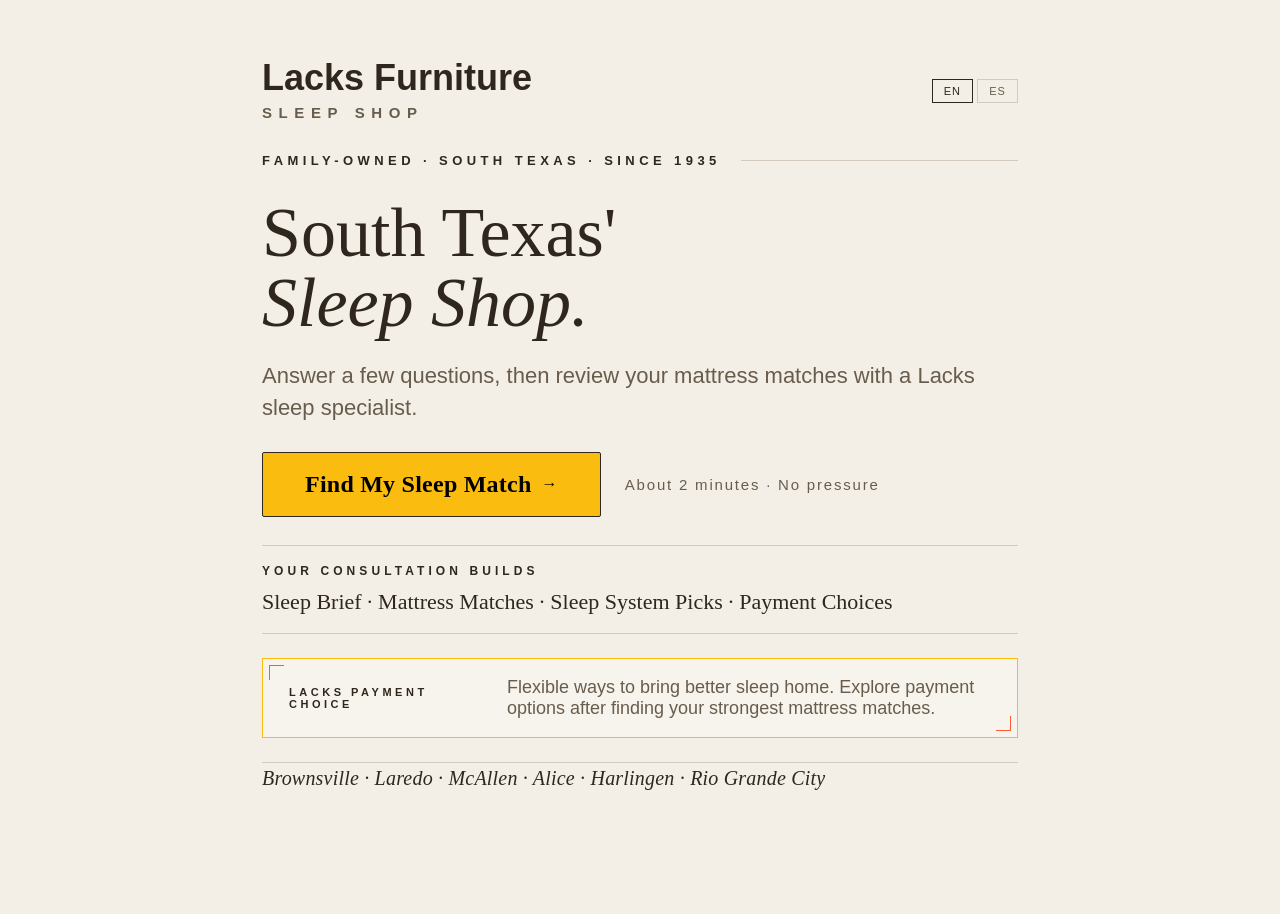
==== index.html @ a2cb6a43 "Static mirror of LacksFurniture@5dede84 — PR #46 Nocturne Slice 2 hero-scale adjustment, pre-merge d" ====
<!-- DreamFinder v3.2 - Drawer Fixed -->
<!DOCTYPE html>
<html lang="en">
<head>
  <meta charset="UTF-8">
  <!-- Zoom must stay available: showroom customers are frequently older and
       reading small operational labels. maximum-scale / user-scalable are
       deliberately absent (WCAG 2.2 SC 1.4.4). Accidental double-tap zoom is
       already suppressed per-element by `touch-action: manipulation`, which is
       the correct scoped control and does not block deliberate pinch zoom. -->
  <meta name="viewport" content="width=device-width, initial-scale=1.0, viewport-fit=cover">
  <title>DreamFinder</title>

  <!-- Favicon: gold moon -->
  <link rel="icon" href="data:image/svg+xml,<svg xmlns='http://www.w3.org/2000/svg' viewBox='0 0 100 100'><circle cx='50' cy='50' r='45' fill='%23d4a84b'/><ellipse cx='62' cy='50' rx='30' ry='45' fill='%230b1929'/></svg>">
  <!-- iOS home-screen icon (PWA install); generated from logos/app-icon.png -->
  <link rel="apple-touch-icon" href="apple-touch-icon.png">

  <!-- Open Graph / Social -->
  <meta id="metaDescription" name="description" content="Find your perfect mattress with DreamFinder — a personalized sleep consultation with matches and Sleep System recommendations.">
  <meta id="ogTitle" property="og:title" content="DreamFinder — Find Your Perfect Mattress">
  <meta id="ogDescription" property="og:description" content="Take our sleep consultation and get personalized mattress recommendations.">
  <meta property="og:type" content="website">
  <meta name="theme-color" content="#0f1f33">
  <meta name="mobile-web-app-capable" content="yes">
  <meta name="apple-mobile-web-app-capable" content="yes">
  <meta name="apple-mobile-web-app-status-bar-style" content="black-translucent">
  <meta name="apple-mobile-web-app-title" content="DreamFinder">
  <link rel="manifest" href="manifest.json">
  <style>
    /* ============================================
       DREAMFINDER LANDING PAGE (retailer-branded at runtime via data/store-config.json)
       ============================================
       CUSTOMIZATION: Store branding is now loaded from
       data/store-config.json — edit that file to rebrand.
       CSS variables below are defaults, overridden at runtime.
       ============================================ */
    :root {
      /* Store Brand Colors (retailer identity — runtime-overridden from store-config.json).
         Defaults are brand-neutral Nocturnal brass, NOT any specific retailer's palette. */
      --store-primary: #B8935D;
      --store-primary-light: #C9A874;
      --store-primary-glow: rgba(184, 147, 93, 0.15);

      /* Semantic a11y tokens — brand-neutral, NOT retailer-configurable.
         Focus pair: dark outer ring + light inner halo, so one of the two
         always reads >=3:1 against any adjacent surface regardless of the
         configured palette. The on-store-* foregrounds are recomputed from
         the configured colors in applyStoreConfig() (pickAccessibleForeground);
         these safe defaults also keep the pre-config brass palette readable
         (black on #B8935D = 7.4:1, on #C9A874 = 9.3:1). */
      --focus-ring-inner: #FFFFFF;
      --focus-ring-outer: #000000;
      /* Vertical space the fixed session utility bar occupies at the top of
         every screen: its own 8px offset, its rendered height at the shipped
         control sizes, and room for a focus ring around whatever sits beside
         it. A screen whose heading reaches the top edge in portrait — where
         the bar and the heading share one band — reserves this rather than
         relying on the heading staying narrow enough to miss it.
         64px is the bar's own bottom edge; the remainder clears the 8px focus
         ring drawn around the heading and leaves visible separation. */
      --session-utility-clearance: 84px;
      --on-store-primary: #000000;
      --on-store-primary-light: #000000;

      /* Accessible foreground for accent-coloured TEXT, meaningful icons and
         essential boundaries on the warm light surfaces every screen uses.
         Brand-neutral and deliberately NOT retailer-configurable: a retailer's
         primary is chosen for identity and cannot be assumed to carry text —
         this deployment's configured primary measures ~1.5:1 on cream, far
         below the 4.5:1 floor. --store-primary stays correct as a BACKGROUND (paired with
         --on-store-primary), as a large decorative field, and as a
         non-essential accent.
         If a future screen renders on a dark surface, that scope must override
         --accent-ink; every screen is light today (measured luminance ~0.86). */
      --accent-ink: #2F271E;

      /* Nocturnal Boutique — midnight + brass system */
      --color-bg: #14171C;
      --color-surface: #1A1E25;
      --color-surface-alt: #262A32;
      --color-border: #3A3E45;
      --color-text: #F5EFE4;
      --color-text-muted: #A8A39A;
      --color-text-subtle: #8A8578;
      --color-accent: #B8935D;
      --color-accent-hover: #C9A573;
      --color-accent-shadow: #9a7a2e;        /* button-bottom-inset companion to --color-accent */
      --color-on-accent: #14171C;            /* near-black text on --color-accent (brass) bg */

      /* Gold-bright — illustrative ramp parallel to brass. NOT a substitute for --color-accent.
         Used by themeable surfaces (tier badges, profile theme-energetic, particles).
         Brand-identity surfaces (SVG icons, email illustrations, brand header SVG, DOMAIN LOCK)
         keep the literal #d4a84b ramp by intent — see in-line comments at those sites. */
      --color-gold-bright: #d4a84b;
      --color-gold-bright-dark: #b8922f;
      --color-gold-bright-soft: #e8c87a;

      --color-match-positive: #6ECF9A;  /* match / recommended fit accent */
      --color-on-positive: #14171C;          /* near-black text on --color-match-positive (green) bg */

      /* Tier metaphor */
      --tier-gold: var(--color-gold-bright);
      --tier-silver: #c0c7ce;
      --tier-bronze: #cd7f32;

      /* Typography */
      --font-serif: Georgia, 'Times New Roman', serif;
      --font-sans: -apple-system, 'Segoe UI', 'Helvetica Neue', sans-serif;
      --radius: 2px;

      /* Legacy aliases — maps old variable names to Nocturnal equivalents.
         Keeps existing rules working until they're individually rewritten in Prompts 4 and 5. */
      --navy: var(--color-bg);
      --navy-mid: var(--color-surface);
      --navy-light: var(--color-surface-alt);
      --gold: var(--color-accent);
      --gold-light: var(--color-accent-hover);
      --gold-pale: var(--color-accent-hover);
      --gold-dark: var(--color-accent);
      --gold-glow: rgba(184, 147, 93, 0.14);
      --cream: var(--color-text);
      --cream-dim: var(--color-text-muted);

      /* Layout */
      --header-height: 52px;
      --accent-bar-height: 3px;
    }

    /* ===== RETAILER LANDING: HERITAGE CONCIERGE ===== */
    body:has(#welcomeScreen.active) {
      --landing-bg: #F4EFE6;
      --landing-paper: #FBF7EF;
      --landing-ink: #2F271E;
      --landing-muted: #685C4D;
      --landing-subtle: #8B7B67;
      --landing-rule: rgba(104, 84, 60, 0.24);
      --landing-red: var(--store-primary);
      --landing-brass: var(--color-accent);
      background: var(--landing-bg);
    }

    .nocturnal-landing {
      max-width: 900px;
      width: 100%;
      margin: 0 auto;
      padding: clamp(24px, 4vw, 44px) clamp(28px, 6vw, 72px);
      color: var(--landing-ink, var(--color-text));
      font-family: var(--font-serif);
      display: flex;
      flex-direction: column;
      gap: 0;
    }

    .landing-topbar {
      display: flex;
      justify-content: space-between;
      align-items: center;
      margin-bottom: 32px;
    }

    .landing-retailer-name {
      display: block;
      font-family: var(--font-sans);
      font-size: clamp(28px, 3vw, 36px);
      font-weight: 700;
      line-height: 1;
      letter-spacing: 0;
      text-transform: none;
      color: var(--accent-ink);
    }

    .landing-retailer-subline {
      margin-top: 8px;
      font-family: var(--font-sans);
      font-size: 15px;
      font-weight: 700;
      letter-spacing: 0.44em;
      text-transform: uppercase;
      color: var(--landing-muted, var(--color-text-muted));
    }
    .landing-retailer-subline:empty { display: none; }

    .landing-lang-toggle {
      display: flex;
      gap: 4px;
    }

    .landing-lang-btn {
      padding: 5px 11px;
      font-family: var(--font-sans);
      font-size: 11px;
      font-weight: 500;
      letter-spacing: 0.1em;
      background: transparent;
      border: 1px solid var(--landing-rule, var(--color-border));
      color: var(--landing-muted, var(--color-text-subtle));
      cursor: pointer;
      touch-action: manipulation;
      border-radius: 0;
    }

    .landing-lang-btn.active {
      border-color: var(--accent-ink);
      color: var(--accent-ink);
    }

    .landing-eyebrow {
      display: flex;
      align-items: center;
      gap: 20px;
      font-family: var(--font-sans);
      font-size: 13px;
      font-weight: 700;
      letter-spacing: 0.34em;
      text-transform: uppercase;
      color: var(--landing-ink, var(--color-text));
      margin-bottom: 30px;
    }

    .landing-eyebrow::after {
      content: "";
      flex: 1;
      height: 1px;
      background: var(--landing-rule, var(--color-border));
    }

    .landing-headline {
      font-family: var(--font-serif);
      font-size: clamp(54px, 6vw, 70px);
      font-weight: 400;
      line-height: 1.0;
      letter-spacing: 0;
      color: var(--landing-ink, var(--color-text));
    }

    .landing-headline-accent {
      font-style: italic;
      color: var(--accent-ink);
      margin-bottom: 22px;
    }

    .landing-subcopy {
      font-family: var(--font-sans);
      font-size: clamp(19px, 2vw, 22px);
      font-weight: 400;
      color: var(--landing-muted, var(--color-text-muted));
      line-height: 1.45;
      max-width: 720px;
      margin-bottom: 28px;
    }

    .landing-subcopy .accent {
      color: inherit;
    }

    .landing-cta-row {
      display: flex;
      align-items: center;
      gap: 24px;
      margin-bottom: 28px;
      flex-wrap: wrap;
    }

    .landing-cta-btn {
      background: var(--landing-red, var(--store-primary));
      color: var(--on-store-primary);
      padding: 18px 42px;
      border: 1px solid var(--accent-ink);
      font-family: var(--font-serif);
      font-size: 24px;
      font-weight: 700;
      letter-spacing: 0.01em;
      border-radius: var(--radius);
      cursor: pointer;
      touch-action: manipulation;
      display: inline-flex;
      align-items: center;
      gap: 10px;
      transition: background 0.15s ease, color 0.15s ease;
    }

    .landing-cta-btn:hover {
      background: color-mix(in srgb, var(--landing-red, var(--store-primary)) 88%, #000);
      color: var(--on-store-primary);
    }

    .landing-cta-arrow {
      font-size: 16px;
    }

    .landing-time-estimate {
      font-family: var(--font-sans);
      font-size: 15px;
      letter-spacing: 0.12em;
      color: var(--landing-muted, var(--color-text-subtle));
    }

    .landing-outcome {
      border-top: 1px solid var(--landing-rule, var(--color-border));
      border-bottom: 1px solid var(--landing-rule, var(--color-border));
      padding: 18px 0;
      margin-bottom: 24px;
    }

    .landing-outcome-label {
      display: block;
      margin-bottom: 10px;
      font-family: var(--font-sans);
      font-size: 12px;
      font-weight: 700;
      letter-spacing: 0.34em;
      text-transform: uppercase;
      color: var(--accent-ink);
    }

    .landing-outcome-items {
      display: block;
      font-family: var(--font-serif);
      font-size: clamp(18px, 1.8vw, 22px);
      line-height: 1.25;
      color: var(--landing-ink, var(--color-text));
    }

    /* Savings Pass card — certificate framing (Direction 1, Phase 1 visual only).
       Hairline brass border + sharp corners + diagonal corner accents read as
       a restrained members' pass rather than a coupon. No animation; no ornament. */
    .landing-discount-tease {
      position: relative;
      display: flex;
      flex-direction: row;
      align-items: center;
      justify-content: flex-start;
      gap: 28px;
      padding: 18px 26px;
      margin: 0 0 24px;
      max-width: none;
      width: 100%;
      border: 1px solid var(--landing-red, var(--color-accent));
      border-radius: 0;
      background: rgba(255, 255, 255, 0.28);
    }

    /* Diagonal corner glyphs — hairline L-shapes at top-left + bottom-right.
       Subtle certificate cue without crossing into ornamental territory. */
    .landing-discount-tease::before,
    .landing-discount-tease::after {
      content: "";
      position: absolute;
      width: 14px;
      height: 14px;
      border: 0 solid var(--landing-brass, var(--color-accent));
      pointer-events: none;
    }
    .landing-discount-tease::before {
      top: 6px;
      left: 6px;
      border-top-width: 1px;
      border-left-width: 1px;
    }
    .landing-discount-tease::after {
      bottom: 6px;
      right: 6px;
      border-bottom-width: 1px;
      border-right-width: 1px;
    }

    /* Legacy price-tag SVG hidden — the certificate framing replaces it.
       Markup preserved for reversibility. */
    .landing-tag-icon {
      display: none;
    }

    .landing-discount-label {
      font-family: var(--font-sans);
      font-size: 11px;
      font-weight: 600;
      letter-spacing: 0.32em;
      text-transform: uppercase;
      color: var(--accent-ink);
      text-align: left;
      min-width: 190px;
    }

    .landing-code-tiles {
      display: none;
      gap: 8px;
      align-items: center;
      justify-content: center;
    }

    .landing-code-tile {
      width: 36px;
      height: 42px;
      display: flex;
      align-items: center;
      justify-content: center;
      font-family: var(--font-serif);
      font-size: 22px;
      border: 0.5px solid var(--color-accent);
      color: var(--color-accent);
      border-radius: 0;
    }

    .landing-code-tile.placeholder {
      border-color: color-mix(in srgb, var(--color-border) 70%, transparent);
      background: var(--color-surface-alt);
      color: var(--color-text-subtle);
      font-family: var(--font-sans);
      font-size: 18px;
    }

    .landing-code-separator {
      color: var(--color-text-subtle);
      font-size: 16px;
      font-family: var(--font-sans);
      margin: 0 4px;
    }

    .landing-discount-hint {
      font-family: var(--font-sans);
      font-size: 18px;
      font-style: normal;
      color: var(--landing-muted, var(--color-text-muted));
      text-align: left;
      max-width: none;
    }

    @media (max-width: 480px) {
      .landing-discount-tease {
        padding: 18px 20px;
      }
      .landing-code-tile {
        width: 32px;
        height: 38px;
        font-size: 20px;
      }
      .landing-discount-hint {
        font-size: 12px;
      }
    }

    .landing-footer {
      display: none;
      justify-content: space-between;
      align-items: center;
      margin-top: 16px;
      gap: 16px;
      flex-wrap: wrap;
    }

    .landing-heritage,
    .landing-brand-partners {
      font-family: var(--font-sans);
      font-size: 12px;
      font-weight: 500;
      letter-spacing: 0.2em;
      text-transform: uppercase;
      color: var(--color-text-subtle);
    }

    .landing-trust-badge {
      display: none;
      align-items: center;
      gap: 8px;
      align-self: flex-start;
      font-family: var(--font-sans);
      font-size: 12px;
      font-weight: 600;
      letter-spacing: 0.18em;
      text-transform: uppercase;
      color: var(--landing-brass, var(--color-accent));
      border: 1px solid rgba(184, 147, 93, 0.45);
      background: rgba(184, 147, 93, 0.07);
      border-radius: 999px;
      padding: 7px 16px;
      margin-bottom: 26px;
    }
    .landing-trust-badge:empty { display: none; }
    .landing-trust-badge::before {
      content: '\2605'; /* star */
      font-size: 11px;
      color: var(--landing-brass, var(--color-gold-bright));
    }

    /* Store locations row (subtle, premium) */
    .landing-locations {
      display: flex;
      flex-direction: column;
      gap: 5px;
      margin-top: 0;
      padding-top: 4px;
      border-top: 1px solid var(--landing-rule, var(--color-border));
    }
    .landing-locations:empty { display: none; }
    .landing-locations-label {
      font-family: var(--font-sans);
      font-size: 11px;
      font-weight: 600;
      letter-spacing: 0.24em;
      text-transform: uppercase;
      color: var(--landing-subtle, var(--color-text-subtle));
    }
    .landing-locations-cities {
      font-family: var(--font-serif);
      font-style: italic;
      font-size: 20px;
      letter-spacing: 0.01em;
      color: var(--landing-ink, var(--color-text-muted));
    }

    /* Brand strip in logo mode (used when brands[].logo is set) */
    .landing-brand-partners--logos {
      display: flex;
      flex-wrap: wrap;
      align-items: center;
      gap: 16px 20px;
    }
    .landing-brand-logo {
      height: 22px;
      width: auto;
      opacity: 0.82;
      filter: grayscale(1) brightness(1.7); /* monochrome/light on the dark footer */
    }
    .landing-brand-partners--logos .landing-brand-name {
      font-size: 12px;
      letter-spacing: 0.12em;
      text-transform: uppercase;
      color: var(--color-text-subtle);
    }

    @media (max-width: 820px) {
      .nocturnal-landing {
        padding: 30px 36px;
      }
      .landing-topbar {
        margin-bottom: 34px;
      }
      .landing-eyebrow {
        gap: 14px;
        margin-bottom: 32px;
        letter-spacing: 0.24em;
      }
      .landing-subcopy {
        max-width: none;
      }
      .landing-discount-tease {
        align-items: flex-start;
      }
    }

    @media (max-width: 560px) {
      .nocturnal-landing {
        padding: 26px 22px;
      }
      .landing-topbar {
        align-items: flex-start;
        gap: 18px;
      }
      .landing-retailer-name {
        font-size: 26px;
      }
      .landing-retailer-subline {
        font-size: 12px;
        letter-spacing: 0.34em;
      }
      .landing-eyebrow {
        display: block;
        font-size: 11px;
        line-height: 1.6;
        margin-bottom: 26px;
      }
      .landing-eyebrow::after {
        display: block;
        margin-top: 16px;
      }
      .landing-headline {
        font-size: 44px;
      }
      .landing-subcopy {
        font-size: 18px;
      }
      .landing-cta-row {
        gap: 14px;
      }
      .landing-cta-btn {
        width: 100%;
        justify-content: center;
        padding: 18px 24px;
        font-size: 22px;
      }
      .landing-time-estimate {
        font-size: 13px;
      }
      .landing-discount-tease {
        flex-direction: column;
        gap: 10px;
      }
      .landing-discount-label {
        min-width: 0;
      }
      .landing-locations-cities {
        font-size: 17px;
        line-height: 1.45;
      }
    }

    /* Hide legacy header on Nocturnal-rebuilt screens only.
       Remaining screens (profile, results, accessories, email, handoff)
       still render the header for navigation context until they're rebuilt. */
    body:has(#welcomeScreen.active) .accent-bar,
    body:has(#welcomeScreen.active) .header,
    body:has(#questionScreen.active) .accent-bar,
    body:has(#questionScreen.active) .header,
    body:has(#reviewScreen.active) .accent-bar,
    body:has(#reviewScreen.active) .header,
    body:has(#profileScreen.active) .accent-bar,
    body:has(#profileScreen.active) .header,
    body:has(#resultsScreen.active) .accent-bar,
    body:has(#resultsScreen.active) .header,
    body:has(#emailScreen.active) .accent-bar,
    body:has(#emailScreen.active) .header,
    body:has(#accessoriesScreen.active) .accent-bar,
    body:has(#accessoriesScreen.active) .header {
      display: none;
    }

    /* With the header hidden, these screens use the full viewport
       so flex-centering and top-padding land where the design expects. */
    body:has(#welcomeScreen.active) #welcomeScreen.main,
    body:has(#questionScreen.active) #questionScreen,
    body:has(#reviewScreen.active) #reviewScreen,
    body:has(#profileScreen.active) #profileScreen,
    body:has(#resultsScreen.active) #resultsScreen,
    body:has(#emailScreen.active) #emailScreen,
    body:has(#accessoriesScreen.active) #accessoriesScreen {
      min-height: 100vh;
      min-height: 100dvh;
    }

    /* ===== NOCTURNAL QUIZ (v1) ===== */
    .noct-quiz {
      max-width: 680px;
      width: 100%;
      margin: 0 auto;
      padding: 36px 48px;
      color: var(--color-text);
      font-family: var(--font-serif);
    }

    .noct-quiz-eyebrow {
      font-family: var(--font-sans);
      font-size: 13px;
      font-weight: 500;
      letter-spacing: 0.3em;
      text-transform: uppercase;
      color: var(--color-accent);
      margin-bottom: 14px;
    }

    .noct-quiz-progress-row {
      display: flex;
      align-items: center;
      gap: 14px;
      margin-bottom: 28px;
    }

    .noct-quiz-progress-track {
      flex: 1;
      height: 0.5px;
      background: var(--color-border);
      position: relative;
      overflow: hidden;
    }

    .noct-quiz-progress-fill {
      position: absolute;
      inset: 0 auto 0 0;
      background: var(--color-accent);
      transition: width 0.4s ease;
    }

    .noct-quiz-progress-pct {
      font-family: var(--font-sans);
      font-size: 12px;
      letter-spacing: 0.1em;
      color: var(--color-text-subtle);
      white-space: nowrap;
    }

    .noct-quiz-headline {
      font-family: var(--font-serif);
      font-size: 38px;
      font-weight: 400;
      line-height: 1.1;
      letter-spacing: -0.01em;
      margin-bottom: 8px;
    }

    .noct-quiz-headline .accent {
      font-style: italic;
      color: var(--color-accent);
    }

    .noct-quiz-help {
      font-family: var(--font-sans);
      font-size: 15px;
      color: var(--color-text-subtle);
      margin-bottom: 26px;
    }

    .noct-quiz-multi-note {
      font-family: var(--font-sans);
      font-size: 12px;
      font-weight: 500;
      letter-spacing: 0.2em;
      text-transform: uppercase;
      color: var(--color-accent);
      margin-bottom: 16px;
    }

    /* Option grid + cells */
    .noct-quiz-options {
      display: grid;
      grid-template-columns: repeat(3, 1fr);
      gap: 8px;
      margin-bottom: 32px;
    }

    .noct-quiz-options.cols-2 { grid-template-columns: repeat(2, 1fr); }
    .noct-quiz-options.cols-1 { grid-template-columns: 1fr; max-width: 380px; }

    .noct-quiz-option {
      background: transparent;
      border: 0.5px solid var(--color-border);
      border-radius: var(--radius);
      padding: 22px 24px;
      cursor: pointer;
      touch-action: manipulation;
      text-align: left;
      font-family: inherit;
      transition: background 0.15s ease, border-color 0.15s ease, color 0.15s ease;
      color: var(--color-text);
      display: flex;
      flex-direction: column;
      gap: 4px;
      min-height: 84px;
    }

    .noct-quiz-option .opt-label {
      font-family: var(--font-serif);
      font-size: 22px;
      font-weight: 400;
      letter-spacing: -0.005em;
      line-height: 1.2;
    }

    .noct-quiz-option .opt-sub {
      font-family: var(--font-sans);
      font-size: 13px;
      color: var(--color-text-subtle);
      line-height: 1.4;
    }

    .noct-quiz-option.selected {
      background: var(--color-accent);
      border-color: var(--color-accent);
      color: var(--color-bg);
    }

    .noct-quiz-option.selected .opt-sub {
      color: var(--color-bg);
      opacity: 0.75;
    }

    /* ===== DFM MOTION SPIKE (flag-gated, default OFF) =====
       Motion tokens + Card Table feedback + gather transition styles.
       Everything here is inert unless body carries .dfm-motion, which is
       added only when MOTION_POLICY resolves enabled (see the JS block by
       the same fence name). Tokens are namespaced --dfm-* so no existing
       rule changes meaning. Reduced motion collapses the token timeline;
       the JS ALSO branches before creating anything, so no sequence ever
       waits on an animation that a media query removed. */
    :root {
      --dfm-quick: 180ms;
      --dfm-settle: 320ms;
      --dfm-place: 480ms;
      --dfm-base: 1100ms; /* adjustable-base actuator travel (lab --m-base) */
      --dfm-e-actuator: cubic-bezier(0.45, 0, 0.55, 1); /* slow start, steady travel, slow stop */
      --dfm-e-place: cubic-bezier(0.2, 0.72, 0.2, 1);
      --dfm-e-settle: cubic-bezier(0.16, 0.84, 0.28, 1);
      --dfm-e-compress: cubic-bezier(0.4, 0, 0.55, 0.35);
    }
    @media (prefers-reduced-motion: reduce) {
      :root {
        --dfm-quick: 0.01ms;
        --dfm-settle: 0.01ms;
        --dfm-place: 0.01ms;
        --dfm-base: 0.01ms;
      }
    }
    /* Card Table selected-card feedback: a restrained press-in on tap and a
       small settle when the selection lands. Transform-only; the existing
       background/border/color transitions are preserved in the list. */
    body.dfm-motion .noct-quiz-option {
      transition: background 0.15s ease, border-color 0.15s ease, color 0.15s ease,
        transform var(--dfm-quick) var(--dfm-e-compress);
    }
    body.dfm-motion .noct-quiz-option:active {
      transform: translateY(1px) scaleY(0.985);
    }
    body.dfm-motion .noct-quiz-option.selected {
      animation: dfmOptSettle 200ms var(--dfm-e-settle);
    }
    @keyframes dfmOptSettle {
      from { transform: scaleY(0.99); }
      60% { transform: scaleY(0.997); }
      to { transform: none; }
    }
    /* Construction reveal (slice 4, reframed by slice 5b) layout: a generic
       TWO-REGION schematic — an upper Comfort region and a deeper Support
       region, identical for every mattress. No literal layer count is
       implied; the region fills are abstract texture only, and the region
       heights are design weights of a schematic, not thicknesses. The
       stage reserves its open height so the reveal cannot shift layout.
       End-state truth: .is-open means transform: none. The chip is ALWAYS
       visible at rest inside the panel (lab ruling §8). */
    .dfm-cons {
      /* Repair pass (slice 5a): the reveal's palette lives in three tokens
         so each drawer theme restates only these. Base values suit the
         navy fallback drawer; the results-screen light drawer — the only
         production entry — overrides them with the rest of its theme. */
      --dfm-cons-ink: #D4A84B;
      --dfm-cons-wash: #2C3A55;
      --dfm-cons-edge: #C9A253;
      margin-top: 12px;
    }
    .dfm-cons-btn {
      touch-action: manipulation;
      min-height: 44px;
      padding: 8px 14px;
      font-size: 0.72rem;
      letter-spacing: 0.04em;
      background: rgba(255, 255, 255, 0.05);
      border: 1px solid var(--dfm-cons-edge);
      border-radius: 999px;
      color: var(--cream, #F5EFE4);
      cursor: pointer;
    }
    .dfm-cons-btn[aria-expanded="true"] {
      background: rgba(212, 168, 75, 0.14);
      border-color: var(--gold, #d4a84b);
      color: var(--gold, #d4a84b);
    }
    .dfm-cons-stage {
      position: relative;
      height: 122px; /* reserved for the exploded state — no layout shift */
      max-width: 320px;
      margin: 10px 0 0;
    }
    /* Two regions: Comfort travels, Support holds still. Closed, Comfort
       rests on Support with a hairline seam; open, one clear gap divides
       them — the separation IS the two-ness. Deliberately unequal heights
       so the pair never reads as an enumeration of literal layers. */
    .dfm-cons-region {
      position: absolute;
      left: 0;
      right: 0;
      border-radius: 3px;
      border: 1px solid var(--dfm-cons-edge);
    }
    .dfm-cons-region--comfort {
      bottom: 80px;
      height: 36px;
      transform: translateY(26px);
    }
    .dfm-cons-region--support {
      bottom: 0;
      height: 52px;
    }
    /* Two abstract fills, shared verbatim by each region and its role
       swatch (same class = same paint, so the region-to-role
       correspondence is structural). Differentiated ONLY by line angle,
       weight, spacing and the resulting value step — never by motif:
       nothing dotted or circular (reads as coils or gel beads), no
       vertical pinstripes (reads as an innerspring), no quilting.
       Ink/wash resolve per theme. */
    .dfm-cons-fill--comfort { background: repeating-linear-gradient(135deg, var(--dfm-cons-ink) 0 2px, var(--dfm-cons-wash) 2px 12px); }
    .dfm-cons-fill--support { background: repeating-linear-gradient(45deg, var(--dfm-cons-ink) 0 5px, var(--dfm-cons-wash) 5px 11px); }
    .dfm-cons.is-open .dfm-cons-region--comfort { transform: none; }
    .dfm-cons-swatch {
      display: inline-block;
      width: 18px;
      height: 12px;
      margin-right: 6px;
      border-radius: 3px;
      border: 1px solid var(--dfm-cons-edge);
      vertical-align: -1px;
    }
    /* The two roles are the reveal's REAL semantic content (dl/dt/dd).
       Collapsed, they leave the accessibility tree (visibility), not just
       the paint (opacity): an aria-expanded=false toggle must not preside
       over content AT can still read. Both properties hold the box, so
       the toggle stays layout-shift-free. */
    .dfm-cons-roles {
      margin: 8px 0 0;
      font-size: 0.7rem;
      letter-spacing: 0.03em;
      color: inherit;
      opacity: 0;
      visibility: hidden;
    }
    .dfm-cons.is-open .dfm-cons-roles { opacity: 1; visibility: visible; }
    .dfm-cons-role { margin: 0 0 5px; }
    .dfm-cons-role dt { display: inline; font-weight: 700; }
    .dfm-cons-role dd { display: inline; margin: 0; }
    .dfm-cons-chip {
      margin: 8px 0 0;
      font-size: 0.66rem;
      letter-spacing: 0.03em;
      font-style: italic;
      opacity: 0.7;
      color: inherit;
    }
    /* The reveal's forced-colors fallback lives with the OTHER forced-colors
       blocks after the focus rules (contrast_check anchors the FIRST
       forced-colors block in the file as the focus one — a block here would
       shadow it). */
    /* Adjustable-base articulation (slice 3): the sleep-system bed diagram
       travels between poses with actuator pacing — slow start, steady
       travel, slow stop — under this ONE finite gated rule (higher
       specificity than the diagram's base rule, so file order to it is
       irrelevant). Gated under body.dfm-motion, which is withheld under
       reduced motion at load; the defensive reduced-motion block below
       kills it if the preference flips after load. */
    body.dfm-motion .sleep-system__bed-head,
    body.dfm-motion .sleep-system__bed-middle,
    body.dfm-motion .sleep-system__bed-foot {
      transition: transform var(--dfm-base) var(--dfm-e-actuator),
        bottom var(--dfm-base) var(--dfm-e-actuator);
    }
    body.dfm-motion .sleep-system__bed-pillow {
      transition: transform var(--dfm-base) var(--dfm-e-actuator),
        bottom var(--dfm-base) var(--dfm-e-actuator),
        left var(--dfm-base) var(--dfm-e-actuator);
    }
    /* Construction reveal (slices 4+5b): the Comfort region travels on this
       ONE gated set — transform for the region, opacity for the roles.
       Two-way by construction (CSS retargets mid-flight); the defensive
       reduced block below kills all of it if the preference flips after
       load. The roles' visibility rides the same gate: it flips
       immediately on open (so the fade-in shows) and only after the fade
       on close (so the fade-out shows); ungated, the base rules flip it
       instantly. */
    body.dfm-motion .dfm-cons-region--comfort {
      transition: transform var(--dfm-place) var(--dfm-e-place);
    }
    body.dfm-motion .dfm-cons-roles {
      transition: opacity var(--dfm-settle) var(--dfm-e-settle), visibility 0s var(--dfm-settle);
    }
    body.dfm-motion .dfm-cons.is-open .dfm-cons-roles {
      transition: opacity var(--dfm-settle) var(--dfm-e-settle), visibility 0s;
    }
    /* Defensive reduced-motion override — MUST come AFTER every ordinary DFM
       Card Table rule above: a media query adds no specificity, so at equal
       specificity only source order lets these declarations win. The
       dfm-motion class is never ADDED under reduced motion, but if the
       preference flips after load the feedback must still go quiet — the
       settle uses a literal 200 ms, so it is disabled here explicitly rather
       than relying on the token collapse. */
    @media (prefers-reduced-motion: reduce) {
      body.dfm-motion .noct-quiz-option {
        transition: background 0.15s ease, border-color 0.15s ease, color 0.15s ease;
      }
      body.dfm-motion .noct-quiz-option:active { transform: none; }
      body.dfm-motion .noct-quiz-option.selected { animation: none; }
      /* the bed diagram must not travel under reduced motion — the body
         prefix out-specifies the diagram's later base rule, and the
         dfm-motion variants beat the gated actuator rule above */
      body .sleep-system__bed-head,
      body .sleep-system__bed-middle,
      body .sleep-system__bed-foot,
      body .sleep-system__bed-pillow,
      body.dfm-motion .sleep-system__bed-head,
      body.dfm-motion .sleep-system__bed-middle,
      body.dfm-motion .sleep-system__bed-foot,
      body.dfm-motion .sleep-system__bed-pillow { transition: none; }
      /* the is-open roles variant above outranks the two-class selectors
         here (more classes beat fewer at media-query-equal specificity), so
         it must be named explicitly or its gated visibility delay would
         survive a reduced-motion flip */
      body.dfm-motion .dfm-cons-region--comfort,
      body.dfm-motion .dfm-cons-roles,
      body.dfm-motion .dfm-cons.is-open .dfm-cons-roles { transition: none; }
    }
    /* Gather layer: full-viewport, decorative, hidden from AT. Clones of the
       customer's actual review rows travel to a stack point; the layer also
       catches a tap as "skip". Display is class-driven only — the wipe
       registry removes the class and never sets inline display. */
    #dfmGatherLayer {
      position: fixed;
      inset: 0;
      z-index: 60;
      display: none;
      pointer-events: none;
    }
    body.dfm-motion #dfmGatherLayer.is-active {
      display: block;
      pointer-events: auto;
    }
    #dfmGatherLayer .dfm-clone {
      position: absolute;
      margin: 0;
      box-shadow: 0 10px 22px -6px rgba(47, 39, 30, 0.22);
      background: var(--landing-paper, #FBF7EF);
      border-radius: var(--radius);
      overflow: hidden;
      /* the transition list is set inline per clone: the travel carries the
         per-clone stagger delay, while the opacity exit is UNDELAYED and
         short (180 ms) so every fade completes before the 700 ms teardown —
         no clone may vanish on its final frame */
    }
    /* Firmness surface (slice 2): the quilted demonstration panel under the
       firmness slider. Every visible motion is JS point-rewriting of SVG
       path data — deliberately ZERO CSS transitions or animations here, so
       there is nothing for a reduced-motion override to beat; the JS
       branches before scheduling any frame. touch-action: none keeps a
       press on the panel from scrolling the quiz (new element, existing
       touch handling untouched). */
    .dfm-firm-panel {
      margin: 18px auto 0;
      max-width: 480px;
    }
    .dfm-firm-panel svg {
      display: block;
      width: 100%;
      height: auto;
      touch-action: none;
      cursor: pointer;
    }
    .dfm-firm-caption {
      margin: 6px 0 0;
      font-size: 13px;
      letter-spacing: 0.04em;
      text-align: center;
      color: inherit;
      opacity: 0.72;
    }

    /* Slider */
    .noct-slider-wrap {
      max-width: 480px;
      margin: 0 auto 32px;
      text-align: center;
    }

    .noct-slider-value {
      font-family: var(--font-serif);
      font-style: italic;
      font-size: 76px;
      line-height: 1;
      color: var(--color-accent);
      margin-bottom: 4px;
    }

    .noct-slider-feel {
      font-family: var(--font-sans);
      font-size: 13px;
      letter-spacing: 0.18em;
      text-transform: uppercase;
      color: var(--color-text-subtle);
      margin-bottom: 28px;
    }

    .noct-slider-track {
      -webkit-appearance: none;
      appearance: none;
      width: 100%;
      height: 0.5px;
      background: var(--color-border);
      outline: none;
      margin: 0 0 14px;
    }

    .noct-slider-track::-webkit-slider-thumb {
      -webkit-appearance: none;
      appearance: none;
      width: 20px;
      height: 20px;
      background: var(--color-accent);
      border-radius: 50%;
      cursor: pointer;
      border: 0.5px solid var(--color-accent);
      margin-top: -10px;
    }

    .noct-slider-track::-moz-range-thumb {
      width: 20px;
      height: 20px;
      background: var(--color-accent);
      border-radius: 50%;
      cursor: pointer;
      border: 0.5px solid var(--color-accent);
    }

    .noct-slider-labels {
      display: flex;
      justify-content: space-between;
      font-family: var(--font-sans);
      font-size: 13px;
      color: var(--color-text-subtle);
      letter-spacing: 0.05em;
    }

    /* Nav row */
    .noct-quiz-nav {
      display: flex;
      justify-content: space-between;
      align-items: center;
      padding-top: 24px;
      border-top: 0.5px solid var(--color-border);
      gap: 16px;
    }

    .noct-quiz-back {
      background: transparent;
      border: none;
      color: var(--color-text-subtle);
      font-family: var(--font-sans);
      font-size: 13px;
      letter-spacing: 0.1em;
      cursor: pointer;
      touch-action: manipulation;
      padding: 8px 4px;
    }

    .noct-quiz-back:hover { color: var(--color-text); }

    .noct-quiz-next {
      background: transparent;
      color: var(--color-text);
      border: 0.5px solid var(--color-accent);
      padding: 16px 32px;
      font-family: var(--font-serif);
      font-size: 17px;
      letter-spacing: 0.01em;
      border-radius: var(--radius);
      cursor: pointer;
      touch-action: manipulation;
      transition: background 0.15s ease, color 0.15s ease;
    }

    .noct-quiz-next:hover:not(:disabled) {
      background: var(--color-accent);
      color: var(--color-bg);
    }

    .noct-quiz-next:disabled {
      opacity: 0.3;
      cursor: not-allowed;
      border-color: var(--color-border);
    }

    /* Review screen */
    .noct-review-list {
      display: flex;
      flex-direction: column;
      border-top: 0.5px solid var(--color-border);
    }

    .noct-review-row {
      display: flex;
      justify-content: space-between;
      align-items: baseline;
      gap: 16px;
      padding: 16px 0;
      border-bottom: 0.5px solid var(--color-border);
    }

    .noct-review-row-main { flex: 1; min-width: 0; }

    .noct-review-category {
      font-family: var(--font-sans);
      font-size: 12px;
      letter-spacing: 0.3em;
      text-transform: uppercase;
      color: var(--color-accent);
      margin-bottom: 4px;
    }

    .noct-review-question {
      font-family: var(--font-serif);
      font-size: 18px;
      color: var(--color-text);
      margin-bottom: 4px;
      line-height: 1.3;
    }

    .noct-review-answer {
      font-family: var(--font-sans);
      font-size: 15px;
      color: var(--color-text-muted);
    }

    .noct-review-edit {
      background: transparent;
      border: 0.5px solid var(--color-border);
      color: var(--color-text-subtle);
      font-family: var(--font-sans);
      font-size: 12px;
      letter-spacing: 0.25em;
      text-transform: uppercase;
      padding: 10px 16px;
      border-radius: var(--radius);
      cursor: pointer;
      touch-action: manipulation;
      transition: border-color 0.15s ease, color 0.15s ease;
    }

    .noct-review-edit:hover {
      border-color: var(--color-accent);
      color: var(--color-accent);
    }

    /* ===== WARM CONSULTATION: QUESTIONS + REVIEW =====
       The consultation stays visually connected to the warm landing page.
       The profile reveal remains the intentional dark interlude. */
    body:has(#questionScreen.active),
    body:has(#reviewScreen.active) {
      --consultation-bg: #F4EFE6;
      --consultation-paper: #FBF7EF;
      --consultation-ink: #2F271E;
      --consultation-muted: #685C4D;
      --consultation-subtle: #8B7B67;
      --consultation-rule: rgba(104, 84, 60, 0.28);
      --consultation-red: var(--store-primary);
      --consultation-brass: var(--color-accent);
      background: var(--consultation-bg);
      color: var(--consultation-ink);
    }

    body:has(#questionScreen.active) #questionScreen,
    body:has(#reviewScreen.active) #reviewScreen {
      background: var(--consultation-bg);
      color: var(--consultation-ink);
    }

    body:has(#questionScreen.active) #questionScreen {
      height: auto;
      min-height: 100vh;
      min-height: 100dvh;
      padding: 0;
    }

    body:has(#reviewScreen.active) #reviewScreen {
      align-items: flex-start;
      justify-content: center;
      overflow-y: auto;
    }

    body:has(#questionScreen.active) .noct-quiz,
    body:has(#reviewScreen.active) .noct-quiz {
      max-width: 980px;
      padding: clamp(32px, 5vw, 58px) clamp(28px, 7vw, 76px) 36px;
      color: var(--consultation-ink);
    }

    body:has(#questionScreen.active) #questionContainer {
      width: 100%;
    }

    body:has(#questionScreen.active) .noct-quiz-eyebrow,
    body:has(#reviewScreen.active) .noct-quiz-eyebrow {
      color: var(--consultation-ink);
      font-size: 12px;
      font-weight: 700;
      letter-spacing: 0.32em;
      margin-bottom: 18px;
    }

    body:has(#questionScreen.active) .noct-quiz-progress-row {
      margin-bottom: 30px;
    }

    body:has(#questionScreen.active) .noct-quiz-progress-track {
      height: 1px;
      background: var(--consultation-rule);
    }

    body:has(#questionScreen.active) .noct-quiz-progress-fill {
      background: var(--consultation-brass);
    }

    body:has(#questionScreen.active) .noct-quiz-progress-pct {
      color: var(--consultation-subtle);
      font-weight: 600;
    }

    body:has(#questionScreen.active) .noct-quiz-headline,
    body:has(#reviewScreen.active) .noct-quiz-headline {
      color: var(--consultation-ink);
      font-size: clamp(38px, 5vw, 54px);
      line-height: 1.06;
      letter-spacing: 0;
      margin-bottom: 10px;
    }

    body:has(#questionScreen.active) .noct-quiz-headline .accent,
    body:has(#reviewScreen.active) .noct-quiz-headline .accent {
      color: var(--accent-ink);
    }

    body:has(#questionScreen.active) .noct-quiz-help,
    body:has(#reviewScreen.active) .noct-quiz-help {
      color: var(--consultation-muted);
      font-size: 15px;
      line-height: 1.5;
      margin-bottom: 28px;
    }

    body:has(#questionScreen.active) .noct-quiz-multi-note {
      color: var(--accent-ink);
      font-weight: 700;
    }

    body:has(#questionScreen.active) .noct-quiz-options {
      gap: 10px;
      margin-bottom: 34px;
    }

    body:has(#questionScreen.active) .noct-quiz-options.cols-1 {
      max-width: 560px;
    }

    body:has(#questionScreen.active) .noct-quiz-option {
      min-height: 88px;
      padding: 20px 22px;
      background: rgba(255, 255, 255, 0.24);
      border: 1px solid var(--consultation-rule);
      color: var(--consultation-ink);
    }

    body:has(#questionScreen.active) .noct-quiz-option:hover {
      border-color: var(--consultation-brass);
      background: rgba(255, 255, 255, 0.42);
    }

    body:has(#questionScreen.active) .noct-quiz-option .opt-label {
      font-size: 21px;
    }

    body:has(#questionScreen.active) .noct-quiz-option .opt-sub {
      color: var(--consultation-muted);
    }

    body:has(#questionScreen.active) .noct-quiz-option.selected {
      background: var(--consultation-red);
      border-color: var(--accent-ink);
      color: var(--on-store-primary);
    }

    body:has(#questionScreen.active) .noct-quiz-option.selected .opt-sub {
      /* Descendant of a store-primary-filled control, so it needs the computed
         on-primary foreground too — a near-white here measured ~1.5:1. The
         0.82 opacity is retained and the COMPOSITED result is asserted in
         tests/contrast_check.mjs, not assumed. */
      color: var(--on-store-primary);
      opacity: 0.82;
    }

    body:has(#questionScreen.active) .noct-slider-value {
      color: var(--accent-ink);
    }

    body:has(#questionScreen.active) .noct-slider-feel,
    body:has(#questionScreen.active) .noct-slider-labels {
      color: var(--consultation-muted);
    }

    body:has(#questionScreen.active) .noct-slider-track {
      height: 2px;
      background: var(--consultation-rule);
    }

    body:has(#questionScreen.active) .noct-slider-track::-webkit-slider-thumb {
      background: var(--consultation-red);
      border-color: var(--accent-ink);
    }

    body:has(#questionScreen.active) .noct-slider-track::-moz-range-thumb {
      background: var(--consultation-red);
      border-color: var(--accent-ink);
    }

    body:has(#questionScreen.active) .noct-quiz-nav,
    body:has(#reviewScreen.active) .noct-quiz-nav {
      border-top: 1px solid var(--consultation-rule);
      padding-top: 22px;
    }

    body:has(#questionScreen.active) .noct-quiz-back,
    body:has(#reviewScreen.active) .noct-quiz-back {
      color: var(--consultation-muted);
    }

    body:has(#questionScreen.active) .noct-quiz-back:hover,
    body:has(#reviewScreen.active) .noct-quiz-back:hover {
      color: var(--accent-ink);
    }

    body:has(#questionScreen.active) .noct-quiz-next,
    body:has(#reviewScreen.active) .noct-quiz-next {
      min-width: 138px;
      background: var(--consultation-red);
      border: 1px solid var(--accent-ink);
      color: var(--on-store-primary);
      font-size: 19px;
      font-weight: 700;
      padding: 15px 28px;
    }

    body:has(#questionScreen.active) .noct-quiz-next:hover:not(:disabled),
    body:has(#reviewScreen.active) .noct-quiz-next:hover:not(:disabled) {
      background: color-mix(in srgb, var(--consultation-red) 88%, #000);
      color: var(--on-store-primary);
    }

    body:has(#questionScreen.active) .noct-quiz-next:disabled {
      background: transparent;
      border-color: var(--consultation-rule);
      color: var(--consultation-subtle);
      opacity: 0.58;
    }

    body:has(#reviewScreen.active) .noct-review-list {
      display: grid;
      grid-template-columns: repeat(2, minmax(0, 1fr));
      border-top: 1px solid var(--consultation-rule);
      margin-bottom: 28px;
    }

    body:has(#reviewScreen.active) .noct-review-row {
      align-items: center;
      padding: 15px 16px 15px 0;
      border-bottom: 1px solid var(--consultation-rule);
    }

    body:has(#reviewScreen.active) .noct-review-row:nth-child(even) {
      padding-left: 20px;
      padding-right: 0;
      border-left: 1px solid var(--consultation-rule);
    }

    body:has(#reviewScreen.active) .noct-review-category {
      color: var(--accent-ink);
      font-size: 10px;
      font-weight: 700;
    }

    body:has(#reviewScreen.active) .noct-review-question {
      color: var(--consultation-ink);
      font-size: 16px;
    }

    body:has(#reviewScreen.active) .noct-review-answer {
      color: var(--consultation-muted);
      font-size: 13px;
    }

    body:has(#reviewScreen.active) .noct-review-edit {
      border: 1px solid var(--consultation-rule);
      color: var(--consultation-muted);
      font-size: 10px;
      font-weight: 700;
      padding: 9px 12px;
    }

    body:has(#reviewScreen.active) .noct-review-edit:hover {
      border-color: var(--accent-ink);
      color: var(--accent-ink);
    }

    @media (max-width: 700px) {
      body:has(#questionScreen.active) .noct-quiz,
      body:has(#reviewScreen.active) .noct-quiz {
        padding: 28px 22px 26px;
      }

      body:has(#questionScreen.active) .noct-quiz-headline,
      body:has(#reviewScreen.active) .noct-quiz-headline {
        font-size: 38px;
      }

      body:has(#questionScreen.active) .noct-quiz-options.cols-2,
      body:has(#questionScreen.active) .noct-quiz-options.cols-3 {
        grid-template-columns: 1fr;
      }

      body:has(#questionScreen.active) .noct-quiz-option {
        min-height: 76px;
        padding: 17px 18px;
      }

      body:has(#reviewScreen.active) .noct-review-list {
        grid-template-columns: 1fr;
      }

      body:has(#reviewScreen.active) .noct-review-row,
      body:has(#reviewScreen.active) .noct-review-row:nth-child(even) {
        padding: 14px 0;
        border-left: 0;
      }

      body:has(#questionScreen.active) .noct-quiz-next,
      body:has(#reviewScreen.active) .noct-quiz-next {
        min-width: 126px;
        padding: 14px 20px;
      }
    }

    /* ===== CONSULTATION LAUNCH PROFILE ===== */
    #profileScreen {
      align-items: center;
      justify-content: center;
      padding: 14px;
    }

    .noct-profile {
      display: grid;
      grid-template-columns: minmax(330px, 0.82fr) minmax(500px, 1.18fr);
      width: min(1180px, 100%);
      min-height: min(680px, calc(100dvh - 28px));
      overflow: hidden;
      border: 1px solid #D1C5B6;
      border-radius: 14px;
      background: #FFFDF8;
      box-shadow: 0 18px 52px rgba(55, 40, 28, 0.14);
      color: #2F271E;
    }

    .profile-launch__identity {
      display: flex;
      flex-direction: column;
      min-width: 0;
      padding: clamp(28px, 3vw, 38px);
      background:
        radial-gradient(circle at 18% 12%, rgba(154, 116, 69, 0.12), transparent 36%),
        linear-gradient(155deg, #F3EEE5 0%, #EEE7DC 100%);
      border-right: 1px solid #D1C5B6;
      color: #2F271E;
    }

    .noct-profile-eyebrow,
    .profile-launch__section-label {
      font-family: var(--font-sans);
      font-size: 11px;
      font-weight: 750;
      letter-spacing: 0.22em;
      line-height: 1.3;
      text-transform: uppercase;
    }

    .noct-profile-eyebrow {
      margin-bottom: 16px;
      color: var(--accent-ink);
    }

    .noct-profile-name {
      max-width: 520px;
      margin: 0 0 12px;
      color: #7D5B34;
      font-family: var(--font-serif);
      font-size: clamp(44px, 4.7vw, 62px);
      font-style: italic;
      font-weight: 400;
      letter-spacing: -0.035em;
      line-height: 0.98;
    }

    /* D1: a hero message UNDER the heading, never a replacement for it. */
    .noct-profile-hero {
      margin: 0 0 20px;
      color: #342A23;
      font-family: var(--font-serif);
      font-size: clamp(20px, 1.9vw, 24px);
      line-height: 1.32;
    }

    /* Sleep Signature (D2): decorative, answer-derived, aria-hidden. The
       figure is drawn in currentColor, so each surface tints it. */
    .noct-profile-signature {
      margin: 0 0 20px;
      color: #9A7445;
    }

    .noct-profile-signature .sleep-signature,
    .noct-results-signature .sleep-signature,
    .hf2-review-signature .sleep-signature {
      display: block;
      height: auto;
    }

    /* The Sleep Brief figure is the screen's hero, not a stamp: the mounted
       device read the earlier 132-168px figure as a mark in the corner even
       once the reveal was visible (owner device gate, 2026-08-15). Sizing
       lives here, in CSS — the SVG bytes stay answer-derived and unchanged —
       and `margin-inline: auto` seats the figure in the middle of the hero
       field instead of hugging its left edge. The Results and Consultation
       Summary stamps below are deliberately untouched by this change. */
    .noct-profile-signature .sleep-signature {
      width: clamp(220px, 20vw, 260px);
      margin-inline: auto;
    }

    /* The entry reveal performs ONCE, on the quiz-completion entry
       (window._sleepSignatureEntry), and only after the Sleep Brief has
       actually painted — the render schedules it across two session-owned
       frames. Re-entry and language switches redraw the identical figure
       statically, and reduced motion never animates: the JS gate refuses the
       class and the media query below is the backstop.

       The figure draws itself — the outline traces first, then the stars
       arrive in order — because the earlier fade-and-scale was imperceptible
       on the mounted device (owner device gate, 2026-08-15). */
    .noct-profile-signature.is-entering .sleep-signature polyline {
      stroke-dasharray: 1;
      animation: sleepSignatureDraw 1100ms ease-in-out both;
    }

    .noct-profile-signature.is-entering .sleep-signature circle {
      transform-box: fill-box;
      transform-origin: center;
      animation: sleepSignatureNode 380ms ease-out both;
    }

    /* One star per answer dimension, arriving after the outline reaches it. */
    .noct-profile-signature.is-entering .sleep-signature circle:nth-of-type(1) { animation-delay: 820ms; }
    .noct-profile-signature.is-entering .sleep-signature circle:nth-of-type(2) { animation-delay: 900ms; }
    .noct-profile-signature.is-entering .sleep-signature circle:nth-of-type(3) { animation-delay: 980ms; }
    .noct-profile-signature.is-entering .sleep-signature circle:nth-of-type(4) { animation-delay: 1060ms; }
    .noct-profile-signature.is-entering .sleep-signature circle:nth-of-type(5) { animation-delay: 1140ms; }
    .noct-profile-signature.is-entering .sleep-signature circle:nth-of-type(6) { animation-delay: 1220ms; }
    .noct-profile-signature.is-entering .sleep-signature circle:nth-of-type(7) { animation-delay: 1300ms; }

    @keyframes sleepSignatureDraw {
      from { stroke-dashoffset: 1; }
      to   { stroke-dashoffset: 0; }
    }

    @keyframes sleepSignatureNode {
      from { opacity: 0; transform: scale(0.4); }
      to   { opacity: 1; transform: none; }
    }

    @media (prefers-reduced-motion: reduce) {
      .noct-profile-signature.is-entering .sleep-signature polyline,
      .noct-profile-signature.is-entering .sleep-signature circle {
        animation: none;
      }
    }

    .noct-results-signature {
      margin-bottom: 8px;
      color: var(--accent-ink);
    }

    .noct-results-signature .sleep-signature {
      width: 54px;
    }

    .hf2-review-signature {
      margin-bottom: 8px;
      color: var(--accent-ink);
    }

    .hf2-review-signature .sleep-signature {
      width: 48px;
    }

    .profile-launch__reflection {
      margin: 0 0 18px;
      color: #665D54;
      font-family: var(--font-sans);
      font-size: 14px;
      line-height: 1.45;
    }

    .profile-launch__brief {
      display: flex;
      flex-direction: column;
      min-width: 0;
      padding: 26px clamp(28px, 3vw, 36px);
      background: #FFFDF8;
    }

    .profile-launch__section-label {
      margin-bottom: 8px;
      color: var(--accent-ink);
    }

    .noct-profile-priorities-heading {
      margin: 0 0 8px;
      color: #342A23;
      font-family: var(--font-serif);
      font-size: clamp(27px, 2.7vw, 34px);
      font-weight: 400;
      line-height: 1.08;
    }

    .profile-launch__intro {
      margin: 0 0 13px;
      color: #665D54;
      font-family: var(--font-sans);
      font-size: 14px;
      line-height: 1.45;
    }

    .noct-profile-priorities {
      display: grid;
      gap: 7px;
      margin: 0 0 14px;
      padding: 0;
      list-style: none;
    }

    .noct-profile-priority-row {
      border: 1px solid #D9CEC0;
      border-radius: 9px;
      background: #FAF6EF;
      overflow: hidden;
    }

    /* Single-open disclosure (D1): a real button carrying aria-expanded,
       with the priority title as its bilingual accessible name. Both the
       reason and the in-store testing prose live in the panel below. */
    .noct-profile-priority-toggle {
      display: flex;
      align-items: center;
      justify-content: space-between;
      gap: 12px;
      width: 100%;
      min-width: 44px;
      min-height: 44px;
      padding: 11px 14px;
      border: 0;
      background: transparent;
      color: #342A23;
      cursor: pointer;
      font-family: var(--font-serif);
      text-align: left;
      touch-action: manipulation;
    }

    .noct-profile-priority-title {
      font-size: 17px;
      line-height: 1.2;
    }

    .noct-profile-priority-chevron {
      flex: none;
      width: 9px;
      height: 9px;
      border-right: 2px solid var(--accent-ink);
      border-bottom: 2px solid var(--accent-ink);
      transform: rotate(45deg) translate(-2px, -2px);
    }

    .noct-profile-priority-toggle[aria-expanded="true"] .noct-profile-priority-chevron {
      transform: rotate(225deg) translate(-2px, -2px);
    }

    .noct-profile-priority-panel {
      padding: 0 14px 12px;
    }

    .noct-profile-priority-why,
    .noct-profile-priority-test {
      margin: 0;
      color: #665D54;
      font-family: var(--font-sans);
      font-size: 11.5px;
      line-height: 1.35;
    }

    .noct-profile-priority-test {
      margin-top: 6px;
      padding-top: 6px;
      border-top: 1px solid #E3D9CD;
      color: #4F463E;
    }

    .noct-profile-priority-test strong {
      color: var(--accent-ink);
      font-size: 10px;
      letter-spacing: 0.12em;
      text-transform: uppercase;
    }

    .profile-launch__actions {
      display: flex;
      align-items: center;
      gap: 12px;
      margin-top: auto;
      padding-top: 12px;
    }

    .noct-profile-cta,
    .noct-profile-secondary {
      min-width: 44px;
      min-height: 48px;
      border-radius: 8px;
      cursor: pointer;
      font-family: var(--font-sans);
      touch-action: manipulation;
    }

    .noct-profile-cta {
      flex: 1;
      padding: 13px 20px;
      border: 1px solid var(--accent-ink);
      background: var(--store-primary);
      color: var(--on-store-primary);
      font-size: 15px;
      font-weight: 800;
      transition: background 0.15s ease, border-color 0.15s ease;
    }

    .noct-profile-cta:hover {
      border-color: var(--accent-ink);
      background: var(--store-primary-light);
    }

    .noct-profile-secondary {
      padding: 12px 14px;
      border: 1px solid transparent;
      background: transparent;
      color: #665D54;
      font-size: 12px;
      font-weight: 700;
    }

    .noct-profile-secondary:hover {
      border-color: #D1C5B6;
      background: #F3EEE5;
      color: #2F271E;
    }

    @media (max-width: 900px), (orientation: portrait) {
      #profileScreen {
        align-items: flex-start;
        padding: 0;
      }
      /* The card ends with its content (below), so the screen carries the same
         surface beneath it: the page reads as one continuous sheet rather than
         a card floating over a band of empty background. No filler content is
         added — this is paint, not content. Selector depth matches the theme's
         own screen-paint rule, which is later in the file. */
      body:has(#profileScreen.active) #profileScreen {
        background: var(--color-surface);
      }
      /* The card ends with its content. Pinning it to the viewport left a
         dead band below the action row on the tablet (~330px at 834x1108),
         which the mounted-device pass rejected. */
      .noct-profile {
        display: block;
        min-height: auto;
        border: 0;
        border-radius: 0;
        box-shadow: none;
      }
      .profile-launch__identity,
      .profile-launch__brief {
        padding: 28px clamp(20px, 6vw, 46px);
      }
      .profile-launch__identity {
        /* The fixed utility bar shares this band with the heading in
           portrait; reserving its clearance keeps the controls clear of the
           heading AND of the focus ring drawn around it. */
        padding-top: calc(var(--session-utility-clearance) + env(safe-area-inset-top));
        min-height: auto;
        border-right: 0;
        border-bottom: 1px solid #D1C5B6;
      }
      .noct-profile-name {
        font-size: clamp(46px, 10vw, 66px);
      }
      /* The signature and the reflection it explains read as one group. */
      .noct-profile-hero {
        margin-bottom: 14px;
      }
      .noct-profile-signature {
        margin-bottom: 10px;
      }
      /* The tablet hero field is the widest this figure ever gets. */
      .noct-profile-signature .sleep-signature {
        width: clamp(260px, 34vw, 300px);
      }
      .profile-launch__reflection {
        margin-bottom: 0;
      }
      .profile-launch__actions {
        position: sticky;
        bottom: 0;
        z-index: 3;
        margin: 18px -20px -28px;
        padding: 12px 20px calc(12px + env(safe-area-inset-bottom));
        border-top: 1px solid #D1C5B6;
        background: rgba(255, 253, 248, 0.96);
        backdrop-filter: blur(8px);
      }
    }

    @media (max-width: 560px) {
      .results-trial-focus {
        align-items: flex-start;
        border-radius: 10px;
        flex-direction: column;
        text-align: left;
      }
      .profile-launch__actions {
        align-items: stretch;
        flex-direction: column-reverse;
      }
      .noct-profile-secondary {
        min-height: 44px;
      }
      /* Phones get an explicit smaller figure: the tablet clamp's minimum
         would crowd a narrow column and could force horizontal overflow. */
      .noct-profile-signature .sleep-signature {
        width: min(200px, 62vw);
      }
    }

    * { margin: 0; padding: 0; box-sizing: border-box; }

    html {
      height: 100%;
    }

    body {
      min-height: 100%;
      min-height: 100dvh;
      font-family: var(--font-sans);
      background: var(--color-bg);
      color: var(--color-text);
      -webkit-font-smoothing: antialiased;
      overflow-x: hidden;
      overflow-y: auto;
    }

    /* ===== NOCTURNAL TIER PICKS (v1) ===== */
    .noct-results {
      max-width: 1080px;
      width: 100%;
      margin: 0 auto;
      padding: 48px 48px 36px;
      color: var(--color-text);
      font-family: var(--font-serif);
    }

    .noct-results-eyebrow {
      font-family: var(--font-sans);
      font-size: 13px;
      font-weight: 500;
      letter-spacing: 0.3em;
      text-transform: uppercase;
      color: var(--color-accent);
      text-align: center;
      margin-bottom: 14px;
    }

    .noct-results-headline {
      font-family: var(--font-serif);
      font-size: 38px;
      font-weight: 400;
      line-height: 1.1;
      letter-spacing: -0.01em;
      text-align: center;
      margin-bottom: 8px;
    }

    .noct-results-headline .accent {
      font-style: italic;
      color: var(--color-accent);
    }

    .noct-results-subhead {
      font-family: var(--font-sans);
      font-size: 14px;
      color: var(--color-text-muted);
      text-align: center;
      margin-bottom: 18px;
    }

    .results-trial-focus {
      display: none;
      align-items: center;
      justify-content: center;
      gap: 10px;
      width: fit-content;
      max-width: 100%;
      margin: 0 auto 28px;
      padding: 10px 14px;
      border: 1px solid #D1C5B6;
      border-radius: 999px;
      background: #FFFDF8;
      color: #4F463E;
      font-family: var(--font-sans);
      font-size: 12px;
      line-height: 1.35;
      text-align: center;
    }

    .results-trial-focus.is-visible {
      display: flex;
    }

    .results-trial-focus__label {
      color: var(--accent-ink);
      font-size: 9px;
      font-weight: 850;
      letter-spacing: 0.16em;
      text-transform: uppercase;
      white-space: nowrap;
    }

    .results-supporting-heading {
      margin: 4px 0 14px;
      color: #665D54;
      font-family: var(--font-sans);
      font-size: 11px;
      font-weight: 800;
      letter-spacing: 0.18em;
      text-transform: uppercase;
    }

    .noct-tier-tabs {
      display: flex;
      justify-content: center;
      gap: 14px;
      margin-bottom: 12px;
      padding-bottom: 14px;
      border-bottom: 0.5px solid var(--color-border);
    }

    /* Pill tabs. The selected state is carried by aria-pressed plus the
       filled pill (surface-token ink on a text-token fill — both resolve
       per theme, never the raw store primary). Single-selector rule: the
       results suite greps this body for the 44px floor. */
    .noct-tier-tab {
      background: transparent;
      /* Transparent border reserves the box the forced-colors selected cue
         paints into, so a tab switch never reflows the label. */
      border: 2px solid transparent;
      border-radius: 999px;
      font-family: var(--font-sans);
      font-size: 13px;
      font-weight: 500;
      letter-spacing: 0.3em;
      text-transform: uppercase;
      /* Muted, not subtle: the resting tab is 13px normal text and must
         clear 4.5:1 on the warm page (subtle is 4.30:1 there). */
      color: var(--color-text-muted);
      cursor: pointer;
      touch-action: manipulation;
      min-height: 44px;
      padding: 10px 20px 10px 24px;
      position: relative;
      transition: color 0.15s ease, background 0.15s ease;
    }

    .noct-tier-tab:hover { color: var(--color-text); }

    .noct-tier-tab.active {
      color: var(--color-surface);
      background: var(--color-text);
    }

    .noct-tier-descriptor {
      font-family: var(--font-sans);
      font-size: 12px;
      /* Muted for the same 4.5:1 reason as the resting tab above. */
      color: var(--color-text-muted);
      text-align: center;
      margin-bottom: 36px;
      letter-spacing: 0.02em;
    }

    .noct-tier-descriptor .tier-name {
      color: var(--color-accent);
      font-weight: 500;
    }

    .noct-tier-descriptor .tier-relativity {
      display: block;
      margin-top: 6px;
      font-size: 11px;
      color: var(--color-text-muted);
      letter-spacing: 0.04em;
    }

    .noct-toppick {
      position: relative;
      border: 0.5px solid var(--color-border);
      border-radius: var(--radius);
      padding: 0;
      margin-bottom: 32px;
      overflow: hidden;
      background: var(--color-surface);
    }

    .noct-toppick-photo {
      width: 100%;
      aspect-ratio: 16 / 9;
      object-fit: cover;
      background: var(--color-surface-alt);
      display: block;
    }

    .noct-toppick-body { padding: 32px 40px 36px; }

    .noct-toppick-eyebrow {
      font-family: var(--font-sans);
      font-size: 12px;
      font-weight: 500;
      letter-spacing: 0.3em;
      text-transform: uppercase;
      color: var(--color-accent);
      margin-bottom: 10px;
    }

    .noct-toppick-brand {
      font-family: var(--font-sans);
      font-size: 11px;
      letter-spacing: 0.25em;
      text-transform: uppercase;
      color: var(--color-text-subtle);
      margin-bottom: 8px;
    }

    .noct-toppick-name {
      font-family: var(--font-serif);
      font-style: italic;
      font-size: 48px;
      line-height: 1.0;
      color: var(--color-accent);
      margin-bottom: 18px;
    }

    .mattress-promo-badge {
      display: inline-flex;
      align-items: center;
      width: fit-content;
      margin: 0 0 12px;
      padding: 6px 10px;
      border: 1px solid rgba(154, 116, 69, 0.55);
      border-radius: 999px;
      background: rgba(154, 116, 69, 0.08);
      color: #6F4F2D;
      font-family: var(--font-sans);
      font-size: 10px;
      font-weight: 750;
      letter-spacing: 0.18em;
      line-height: 1;
      text-transform: uppercase;
    }

    .mattress-offer-tab {
      position: absolute;
      top: 22px;
      right: 0;
      z-index: 3;
      padding: 9px 13px 9px 15px;
      border-radius: 5px 0 0 5px;
      background: var(--store-primary);
      box-shadow: 0 3px 10px rgba(73, 31, 20, 0.2);
      color: var(--on-store-primary);
      font-family: var(--font-sans);
      font-size: 10px;
      font-weight: 800;
      letter-spacing: 0.22em;
      line-height: 1;
      text-transform: uppercase;
    }

    .mattress-promo-summary {
      margin: -4px 0 18px;
      color: var(--accent-ink);
      font-family: var(--font-sans);
      font-size: 13px;
      font-weight: 700;
      line-height: 1.35;
    }

    .noct-toppick-reason {
      font-family: var(--font-serif);
      font-size: 19px;
      line-height: 1.45;
      color: var(--color-text);
      margin-bottom: 28px;
      max-width: 680px;
    }

    .noct-toppick-firmness-row {
      display: flex;
      align-items: baseline;
      gap: 16px;
      padding: 14px 0;
      border-top: 0.5px solid var(--color-border);
      border-bottom: 0.5px solid var(--color-border);
      margin-bottom: 0;
    }

    .noct-toppick-firmness-value {
      font-family: var(--font-serif);
      font-style: italic;
      font-size: 28px;
      color: var(--color-accent);
      line-height: 1;
    }

    .noct-toppick-firmness-label {
      font-family: var(--font-sans);
      font-size: 12px;
      letter-spacing: 0.2em;
      text-transform: uppercase;
      color: var(--color-text-muted);
    }

    .noct-toppick-actions {
      display: flex;
      justify-content: flex-end;
      align-items: center;
      padding-top: 16px;
      margin-top: auto;
    }

    .noct-supporting-row {
      display: grid;
      grid-template-columns: repeat(2, 1fr);
      gap: 20px;
      margin-bottom: 40px;
    }

    .noct-support-card {
      position: relative;
      border: 0.5px solid var(--color-border);
      border-radius: var(--radius);
      overflow: hidden;
      background: var(--color-surface);
      display: flex;
      flex-direction: column;
    }

    .noct-support-photo {
      width: 100%;
      aspect-ratio: 16 / 9;
      object-fit: cover;
      background: var(--color-surface-alt);
      display: block;
    }

    .noct-support-body { padding: 22px 24px 24px; flex: 1; display: flex; flex-direction: column; }

    .noct-support-role {
      font-family: var(--font-sans);
      font-size: 10px;
      font-weight: 500;
      letter-spacing: 0.3em;
      text-transform: uppercase;
      color: var(--color-accent);
      margin-bottom: 8px;
    }

    .noct-support-brand {
      font-family: var(--font-sans);
      font-size: 10px;
      letter-spacing: 0.25em;
      text-transform: uppercase;
      color: var(--color-text-subtle);
      margin-bottom: 6px;
    }

    .noct-support-name {
      font-family: var(--font-serif);
      font-style: italic;
      font-size: 28px;
      line-height: 1.0;
      color: var(--color-accent);
      margin-bottom: 12px;
    }

    .noct-support-card .mattress-promo-badge {
      margin-bottom: 9px;
    }
    .noct-support-card .mattress-promo-summary {
      margin: -2px 0 12px;
      font-size: 12px;
    }
    .noct-support-card .mattress-offer-tab {
      top: 14px;
      padding: 8px 10px 8px 12px;
      font-size: 9px;
    }

    .results-offer-cue {
      display: none;
      align-items: center;
      justify-content: center;
      gap: 0.65rem;
      width: fit-content;
      margin: -2px auto 24px;
      padding: 9px 14px;
      border: 1px solid rgba(177,45,21,0.24);
      border-radius: 999px;
      background: rgba(177,45,21,0.055);
      color: #5D4938;
      font-family: var(--font-sans);
      font-size: 12px;
      line-height: 1.3;
    }
    .results-offer-cue.is-visible { display: flex; }
    .results-offer-cue::before {
      content: attr(data-label);
      color: var(--accent-ink);
      font-size: 9px;
      font-weight: 800;
      letter-spacing: 0.18em;
    }


    .noct-support-reason {
      font-family: var(--font-serif);
      font-size: 15px;
      line-height: 1.4;
      color: var(--color-text);
      margin-bottom: 18px;
    }

    .noct-support-meta {
      font-family: var(--font-sans);
      font-size: 12px;
      color: var(--color-text-subtle);
      letter-spacing: 0.05em;
      margin-bottom: 16px;
      padding: 10px 0;
      border-top: 0.5px solid var(--color-border);
      border-bottom: 0.5px solid var(--color-border);
    }

    .noct-support-meta .firm-value {
      font-family: var(--font-serif);
      font-style: italic;
      color: var(--color-accent);
      font-size: 16px;
      margin-right: 4px;
    }

    .noct-support-actions {
      margin-top: auto;
      display: flex;
      justify-content: flex-end;
      align-items: center;
      padding-top: 10px;
      border-top: 0.5px solid var(--color-border);
    }

    .noct-save-btn {
      background: transparent;
      color: var(--color-text-subtle);
      border: 0.5px solid var(--color-border);
      font-family: var(--font-sans);
      font-size: 11px;
      letter-spacing: 0.2em;
      text-transform: uppercase;
      padding: 8px 14px;
      border-radius: var(--radius);
      cursor: pointer;
      touch-action: manipulation;
      transition: background 0.15s ease, color 0.15s ease, border-color 0.15s ease;
    }

    .noct-save-btn:hover {
      border-color: var(--color-accent);
      color: var(--color-accent);
    }

    .noct-save-btn.saved {
      background: var(--color-accent);
      color: var(--color-bg);
      border-color: var(--color-accent);
    }

    /* Cards are the tap surface; click is routed by the delegated handler at end of script. */
    .noct-toppick,
    .noct-support-card {
      cursor: pointer;
      touch-action: manipulation;
      transition: border-color 0.18s ease, transform 0.18s ease;
    }
    .noct-toppick:hover,
    .noct-support-card:hover {
      border-color: var(--color-accent);
    }
    .noct-toppick:active,
    .noct-support-card:active {
      transform: scale(0.998);
    }

    .noct-card-action-cluster {
      display: flex;
      align-items: center;
      flex-wrap: wrap;
      justify-content: flex-end;
      gap: 10px;
    }

    .noct-card-details {
      background: transparent;
      color: var(--color-text-subtle);
      border: none;
      font-family: var(--font-sans);
      font-size: 11px;
      letter-spacing: 0.05em;
      padding: 8px 4px;
      cursor: pointer;
      touch-action: manipulation;
      transition: color 0.15s ease;
    }
    .noct-card-details:hover {
      color: var(--color-accent);
    }
    .noct-card-details:focus-visible {
      outline: 2px solid var(--color-accent);
      outline-offset: 2px;
      color: var(--color-accent);
    }
    .review-return-highlight {
      animation: reviewReturnPulse 1.4s ease;
    }
    @keyframes reviewReturnPulse {
      0%, 100% { box-shadow: inherit; }
      35% { box-shadow: 0 0 0 3px var(--color-accent), 0 0 28px var(--gold-glow); }
    }

    .noct-results-footer {
      text-align: center;
      padding-top: 32px;
      border-top: 0.5px solid var(--color-border);
    }
    .noct-results-footer-actions {
      display: flex;
      flex-wrap: wrap;
      justify-content: center;
      gap: 12px;
      margin-bottom: 12px;
    }

    .noct-results-cta {
      background: transparent;
      color: var(--color-text);
      border: 0.5px solid var(--color-accent);
      padding: 18px 40px;
      font-family: var(--font-serif);
      font-size: 17px;
      letter-spacing: 0.01em;
      border-radius: var(--radius);
      cursor: pointer;
      touch-action: manipulation;
      transition: background 0.15s ease, color 0.15s ease;
      margin-bottom: 0;
    }

    .noct-results-cta:hover {
      background: var(--color-accent);
      color: var(--color-bg);
    }
    .noct-results-review-btn {
      min-height: 48px;
      padding: 16px 28px;
      border: 0.5px solid var(--color-border);
      border-radius: var(--radius);
      background: transparent;
      color: var(--color-text);
      font-family: var(--font-serif);
      font-size: 16px;
      cursor: pointer;
      touch-action: manipulation;
      transition: border-color 0.15s ease, background 0.15s ease;
    }
    .noct-results-review-btn:hover {
      border-color: var(--color-accent);
      background: var(--gold-glow);
    }

    .noct-results-footer-hint {
      font-family: var(--font-sans);
      font-size: 12px;
      color: var(--color-text-subtle);
      letter-spacing: 0.05em;
    }

    @media (max-width: 820px) {
      .noct-supporting-row { grid-template-columns: 1fr; }
      .noct-toppick-body { padding: 26px 28px 28px; }
      .noct-toppick-name { font-size: 40px; }
    }

    /* ===== NOCTURNAL EMAIL (v1) ===== */
    .noct-email {
      max-width: 720px;
      width: 100%;
      margin: 0 auto;
      padding: 48px 48px 36px;
      color: var(--color-text);
      font-family: var(--font-serif);
    }

    .noct-email-eyebrow {
      font-family: var(--font-sans);
      font-size: 13px;
      font-weight: 500;
      letter-spacing: 0.3em;
      text-transform: uppercase;
      color: var(--color-accent);
      text-align: center;
      margin-bottom: 16px;
    }

    .noct-email-headline {
      font-family: var(--font-serif);
      font-size: 38px;
      font-weight: 400;
      line-height: 1.1;
      letter-spacing: -0.01em;
      text-align: center;
      margin-bottom: 14px;
    }

    .noct-email-headline .accent {
      font-style: italic;
      color: var(--color-accent);
    }

    .noct-email-subhead {
      font-family: var(--font-sans);
      font-size: 14px;
      color: var(--color-text-muted);
      text-align: center;
      line-height: 1.5;
      max-width: 560px;
      margin: 0 auto 36px;
    }

    /* Preview list - what the email contains */
    .noct-email-preview {
      border-top: 0.5px solid var(--color-border);
      border-bottom: 0.5px solid var(--color-border);
      padding: 20px 0;
      margin-bottom: 36px;
    }

    .noct-email-preview-label {
      font-family: var(--font-sans);
      font-size: 11px;
      letter-spacing: 0.25em;
      text-transform: uppercase;
      color: var(--color-text-subtle);
      margin-bottom: 14px;
      text-align: center;
    }

    .noct-email-preview-list {
      display: flex;
      flex-direction: column;
      gap: 8px;
      max-width: 480px;
      margin: 0 auto;
    }

    .noct-email-preview-item {
      font-family: var(--font-serif);
      font-size: 15px;
      color: var(--color-text);
      display: flex;
      align-items: baseline;
      gap: 12px;
    }

    .noct-email-preview-item::before {
      content: "·";
      color: var(--color-accent);
      font-size: 20px;
      line-height: 1;
      flex-shrink: 0;
    }

    /* Form */
    .noct-email-form {
      display: flex;
      flex-direction: column;
      gap: 20px;
      margin-bottom: 28px;
    }

    .noct-email-form-group {
      display: flex;
      flex-direction: column;
      gap: 6px;
    }

    .noct-email-label {
      font-family: var(--font-sans);
      font-size: 11px;
      letter-spacing: 0.25em;
      text-transform: uppercase;
      color: var(--color-text-muted);
    }

    .noct-email-label .required {
      color: var(--color-accent);
    }

    .noct-email-label .optional {
      color: var(--color-text-subtle);
      letter-spacing: 0.05em;
      text-transform: none;
      font-size: 11px;
      margin-left: 4px;
    }

    .noct-email-input {
      background: var(--color-surface);
      border: 0.5px solid var(--color-border);
      color: var(--color-text);
      font-family: var(--font-serif);
      font-size: 18px;
      padding: 14px 16px;
      border-radius: var(--radius);
      transition: border-color 0.15s ease;
    }

    .noct-email-input:focus {
      outline: none;
      border-color: var(--color-accent);
    }

    .noct-email-input::placeholder {
      color: var(--color-text-subtle);
      font-style: italic;
    }

    .noct-email-error {
      font-family: var(--font-sans);
      font-size: 12px;
      color: var(--color-accent);
      letter-spacing: 0.02em;
      min-height: 16px;
    }

    /* Send button */
    .noct-email-send-btn {
      background: transparent;
      color: var(--color-text);
      border: 0.5px solid var(--color-accent);
      padding: 18px 40px;
      font-family: var(--font-serif);
      font-size: 17px;
      letter-spacing: 0.01em;
      border-radius: var(--radius);
      cursor: pointer;
      touch-action: manipulation;
      display: block;
      width: 100%;
      margin-bottom: 20px;
      transition: background 0.15s ease, color 0.15s ease;
    }

    .noct-email-send-btn:hover {
      background: var(--color-accent);
      color: var(--color-bg);
    }

    .noct-email-send-btn.sending {
      opacity: 0.6;
      cursor: wait;
    }

    .noct-email-send-btn:disabled {
      opacity: 0.4;
      cursor: not-allowed;
    }

    /* Privacy text */
    .noct-email-privacy {
      font-family: var(--font-sans);
      font-size: 11px;
      color: var(--color-text-subtle);
      line-height: 1.5;
      text-align: center;
      margin-bottom: 32px;
    }

    .noct-email-privacy a {
      color: var(--color-accent);
      text-decoration: none;
      border-bottom: 0.5px solid var(--color-accent);
    }

    /* DREAM code box — Savings Pass certificate frame.
       CSS-only mirror of .landing-discount-tease (line 227) so the email
       capture pass reads as fulfilment of the landing tease. Markup and JS
       injection points (#dreamCodeBox / #dreamCodeValue / etc.) unchanged;
       only declarations on the existing classes are updated. */
    .noct-dream-code {
      position: relative;
      max-width: 388px;
      width: 100%;
      margin: 0 auto 36px;
      padding: 22px 28px;
      border: 1px solid color-mix(in srgb, var(--color-accent) 45%, var(--color-border));
      border-radius: 0;
      background:
        linear-gradient(180deg, var(--gold-glow) 0%, transparent 60%),
        var(--color-surface);
      text-align: center;
    }

    /* Diagonal corner glyphs — hairline L-shapes mirroring the landing pass. */
    .noct-dream-code::before,
    .noct-dream-code::after {
      content: "";
      position: absolute;
      width: 14px;
      height: 14px;
      border: 0 solid var(--color-accent);
      pointer-events: none;
    }
    .noct-dream-code::before {
      top: 6px;
      left: 6px;
      border-top-width: 1px;
      border-left-width: 1px;
    }
    .noct-dream-code::after {
      bottom: 6px;
      right: 6px;
      border-bottom-width: 1px;
      border-right-width: 1px;
    }

    .noct-dream-code-label {
      font-family: var(--font-sans);
      font-size: 11px;
      font-weight: 600;
      letter-spacing: 0.32em;
      text-transform: uppercase;
      color: var(--color-accent);
      margin-bottom: 12px;
    }

    .noct-dream-code-value {
      font-family: var(--font-serif);
      font-style: italic;
      font-size: 32px;
      color: var(--color-accent);
      line-height: 1.1;
      margin-bottom: 12px;
      letter-spacing: 0.08em;
    }

    .noct-dream-code-hint {
      font-family: var(--font-sans);
      font-size: 12px;
      letter-spacing: 0.05em;
      color: var(--color-text-subtle);
    }

    .noct-dream-code-hint .pct {
      color: var(--color-accent);
      font-weight: 500;
    }

    /* Sent confirmation block */
    .noct-email-confirmation {
      display: none;
      text-align: center;
      padding: 32px 20px;
      border: 0.5px solid var(--color-border);
      border-radius: var(--radius);
      margin-bottom: 32px;
    }

    .noct-email-confirmation.visible {
      display: block;
    }

    .noct-email-confirmation-mark {
      font-family: var(--font-serif);
      font-style: italic;
      font-size: 48px;
      color: var(--color-accent);
      line-height: 1;
      margin-bottom: 14px;
    }

    .noct-email-confirmation-title {
      font-family: var(--font-serif);
      font-size: 22px;
      color: var(--color-text);
      margin-bottom: 8px;
    }

    .noct-email-confirmation-subtitle {
      font-family: var(--font-sans);
      font-size: 13px;
      color: var(--color-text-muted);
      letter-spacing: 0.02em;
    }

    /* Footer secondary action */
    .noct-email-secondary {
      background: transparent;
      border: none;
      color: var(--color-text-subtle);
      font-family: var(--font-sans);
      font-size: 12px;
      letter-spacing: 0.15em;
      text-transform: uppercase;
      cursor: pointer;
      touch-action: manipulation;
      display: block;
      margin: 0 auto;
      padding: 8px 16px;
      text-align: center;
    }

    .noct-email-secondary:hover { color: var(--color-text); }

    @media (max-width: 820px) {
      .noct-email { padding: 32px 24px 28px; }
      .noct-email-headline { font-size: 32px; }
      .noct-dream-code-value { font-size: 30px; }
    }

    @media (max-width: 480px) {
      .noct-dream-code { padding: 18px 20px; }
      .noct-dream-code-value { font-size: 28px; }
    }

    /* ===== SAVE-YOUR-SLEEP-BRIEF SCREEN (warm showroom theme) =====
       The capture + confirmation screen shares the warm workspace theme via the
       SURGICAL SHOWROOM WORK THEME :has() block above. These rules give it the
       two-panel "save packet" layout that matches the Sleep Brief. */
    #emailScreen .noct-email { max-width: 940px; }
    .email-cap-header { text-align: center; margin-bottom: 28px; }

    .email-cap-grid {
      display: grid;
      grid-template-columns: minmax(0, 1.05fr) minmax(0, 0.95fr);
      gap: 20px;
      align-items: start;
    }

    .email-card {
      background: var(--color-surface);
      border: 1px solid var(--color-border);
      border-radius: 12px;
      padding: clamp(20px, 2.6vw, 30px);
      box-shadow: 0 10px 28px rgba(55, 40, 28, 0.07);
      margin-bottom: 20px;
    }
    .email-card:last-child { margin-bottom: 0; }

    .email-card-label {
      font-family: var(--font-sans);
      font-size: 11px;
      font-weight: 750;
      letter-spacing: 0.22em;
      text-transform: uppercase;
      color: var(--accent-ink);
      margin-bottom: 16px;
    }

    /* "What you'll save" rows */
    .email-save-row { display: flex; gap: 12px; padding: 12px 0; border-top: 1px solid var(--color-border); }
    .email-save-row:first-child { border-top: 0; padding-top: 2px; }
    .email-save-mark {
      flex-shrink: 0; width: 18px; margin-top: 2px;
      color: var(--accent-ink); font-size: 14px; line-height: 1.3; text-align: center;
    }
    .email-save-row.is-empty .email-save-mark { color: var(--color-text-subtle); }
    .email-save-title { font-family: var(--font-serif); font-size: 17px; color: var(--color-text); line-height: 1.25; }
    .email-save-detail { font-family: var(--font-sans); font-size: 12.5px; color: var(--color-text-muted); line-height: 1.4; margin-top: 2px; }

    /* Form card + solid showroom-red CTA */
    #emailScreen .noct-email-form { margin-bottom: 18px; }
    #emailScreen .noct-email-send-btn {
      background: var(--store-primary);
      color: var(--on-store-primary);
      border: 1px solid var(--accent-ink);
      border-radius: 8px;
      font-family: var(--font-sans);
      font-weight: 750;
      width: 100%;
      margin-bottom: 12px;
    }
    #emailScreen .noct-email-send-btn:hover { background: var(--store-primary-light); border-color: var(--accent-ink); color: var(--on-store-primary-light); }
    #emailScreen .noct-email-send-btn.sent { background: var(--store-primary); color: var(--on-store-primary); }

    .email-preview-note {
      font-family: var(--font-sans);
      font-size: 11px;
      letter-spacing: 0.04em;
      color: var(--color-text-subtle);
      text-align: center;
      margin-bottom: 14px;
    }
    #emailScreen .noct-email-privacy { margin-bottom: 0; }

    /* Certificate accent on the savings-pass code box */
    #emailScreen .noct-dream-code { border-top: 4px solid var(--store-primary); margin: 0; max-width: none; }

    /* Confirmation card */
    #emailScreen .noct-email-confirmation {
      max-width: 560px;
      margin: 0 auto;
      background: var(--color-surface);
      border: 1px solid var(--color-border);
      border-radius: 12px;
      box-shadow: 0 10px 28px rgba(55, 40, 28, 0.07);
      padding: clamp(28px, 4vw, 44px) clamp(24px, 4vw, 40px);
    }
    #emailScreen .noct-email-confirmation .noct-email-eyebrow { margin-bottom: 10px; color: var(--accent-ink); }

    .email-preview-card {
      border: 1px solid var(--color-border);
      border-radius: 9px;
      background: var(--color-surface-alt);
      padding: 14px 18px;
      max-width: 420px;
      margin: 18px auto 0;
      text-align: center;
    }
    .email-preview-card-label {
      font-family: var(--font-sans); font-size: 10px; font-weight: 750;
      letter-spacing: 0.22em; text-transform: uppercase; color: var(--accent-ink);
      margin-bottom: 6px;
    }
    .email-preview-card-line { font-family: var(--font-sans); font-size: 12.5px; color: var(--color-text-muted); line-height: 1.45; }

    /* Confirmation recap checklist */
    .email-recap { max-width: 360px; margin: 18px auto 0; text-align: left; display: grid; gap: 8px; }
    .email-recap-row { display: flex; gap: 10px; align-items: baseline; font-family: var(--font-sans); font-size: 13.5px; color: var(--color-text); }
    .email-recap-mark { color: var(--accent-ink); flex-shrink: 0; }
    .email-recap-row.is-empty, .email-recap-row.is-empty .email-recap-mark { color: var(--color-text-subtle); }

    /* Confirmation primary CTA (solid red, matches showroom) */
    .noct-email-cta-primary {
      background: var(--store-primary);
      color: var(--on-store-primary);
      border: 1px solid var(--accent-ink);
      border-radius: 8px;
      font-family: var(--font-sans);
      font-weight: 750;
      font-size: 16px;
      padding: 15px 32px;
      cursor: pointer;
      touch-action: manipulation;
      display: block;
      width: 100%;
      max-width: 340px;
      margin: 22px auto 10px;
    }
    .noct-email-cta-primary:hover { background: var(--store-primary-light); border-color: var(--accent-ink); }

    @media (max-width: 760px) {
      .email-cap-grid { grid-template-columns: 1fr; gap: 0; }
      #emailScreen .noct-dream-code { margin-bottom: 20px; }
    }

    /* === 5c-2a Handoff screen — class definitions === */
    /* Defined but not yet applied. Markup wiring follows in 5c-2b. */
    .noct-handoff {
      display: flex;
      flex-direction: column;
      width: 100%;
      height: calc(100vh - var(--header-height) - var(--accent-bar-height));
      overflow-y: auto;
      padding: 1.25rem;
      color: var(--color-text);
      font-family: var(--font-serif);
    }

    .noct-handoff__intro {
      text-align: center;
      margin-bottom: 24px;
    }

    .noct-handoff__eyebrow {
      font-family: var(--font-sans);
      font-size: 12px;
      font-weight: 500;
      letter-spacing: 0.3em;
      text-transform: uppercase;
      color: var(--color-accent);
      margin-bottom: 10px;
    }

    .noct-handoff__title {
      font-family: var(--font-serif);
      font-size: 26px;
      font-weight: 400;
      line-height: 1.15;
      letter-spacing: -0.01em;
      color: var(--color-text);
      margin-bottom: 6px;
    }

    .noct-handoff__title em {
      font-style: italic;
      color: var(--color-accent);
    }

    .noct-handoff__subtitle {
      font-family: var(--font-sans);
      font-size: 13px;
      color: var(--color-text-muted);
      line-height: 1.5;
    }

    /* DREAM code hero — full-bleed band, breaks parent's 1.25rem padding */
    .noct-handoff-hero {
      margin-left: -1.25rem;
      margin-right: -1.25rem;
      margin-bottom: 24px;
      padding: 1.5rem 1.25rem;
      text-align: center;
      background:
        linear-gradient(180deg, var(--gold-glow), transparent),
        var(--color-surface);
      border-top: 1px solid color-mix(in srgb, var(--color-accent) 40%, transparent);
      border-bottom: 1px solid color-mix(in srgb, var(--color-accent) 40%, transparent);
      transition: background 0.25s ease;
    }

    .noct-handoff-hero__label {
      font-family: var(--font-sans);
      font-size: 11px;
      font-weight: 500;
      letter-spacing: 0.3em;
      text-transform: uppercase;
      color: var(--color-accent);
      margin-bottom: 12px;
    }

    .noct-handoff-hero__code {
      font-family: var(--font-serif);
      font-style: normal;
      font-size: 2.4rem;
      font-weight: 400;
      letter-spacing: 0.15em;
      line-height: 1;
      color: var(--color-accent);
      margin-bottom: 10px;
      -webkit-user-select: all;
      user-select: all;
    }

    .noct-handoff-hero__hint {
      font-family: var(--font-sans);
      font-size: 11px;
      letter-spacing: 0.05em;
      color: var(--color-text-subtle);
    }

    .noct-handoff-hero--copied {
      background:
        linear-gradient(180deg, color-mix(in srgb, var(--color-accent) 22%, transparent), var(--gold-glow)),
        var(--color-surface);
    }

    /* Customer context card */
    .noct-handoff-context {
      background: var(--color-surface);
      border: 1px solid var(--color-border);
      border-radius: var(--radius);
      padding: 16px 18px;
      margin-bottom: 20px;
    }

    .noct-handoff-context__label {
      font-family: var(--font-sans);
      font-size: 11px;
      font-weight: 500;
      letter-spacing: 0.3em;
      text-transform: uppercase;
      color: var(--color-accent);
      margin-bottom: 12px;
    }

    .noct-handoff-context__row {
      display: flex;
      justify-content: space-between;
      align-items: baseline;
      gap: 12px;
      padding: 6px 0;
      border-bottom: 0.5px solid var(--color-border);
    }

    .noct-handoff-context__row:last-child {
      border-bottom: none;
    }

    .noct-handoff-context__key {
      font-family: var(--font-sans);
      font-size: 0.7rem;
      font-weight: 500;
      letter-spacing: 0.15em;
      text-transform: uppercase;
      color: var(--color-text-subtle);
      flex-shrink: 0;
    }

    .noct-handoff-context__value {
      font-family: var(--font-sans);
      font-size: 0.85rem;
      color: var(--color-text);
      text-align: right;
    }

    /* Talking points block removed in 5c-2d — redundant with Sales Cheat Sheet */

    /* Saved picks list */
    .noct-handoff-picks {
      display: flex;
      flex-direction: column;
      gap: 12px;
      margin-bottom: 24px;
    }

    .noct-handoff-pick {
      position: relative;
      background: var(--color-surface);
      border: 1px solid var(--color-border);
      border-radius: var(--radius);
      padding: 14px 16px;
      display: grid;
      grid-template-columns: auto 1fr auto;
      grid-template-rows: auto auto auto;
      column-gap: 16px;
      row-gap: 4px;
    }

    .noct-handoff-pick__photo {
      grid-column: 1;
      grid-row: 1 / span 3;
      align-self: center;
      width: 70px;
      height: 60px;
      object-fit: cover;
      border-radius: var(--radius);
      flex-shrink: 0;
    }

    .noct-handoff-pick__rank {
      grid-column: 2;
      grid-row: 1;
      font-family: var(--font-sans);
      font-size: 10px;
      font-weight: 500;
      letter-spacing: 0.3em;
      text-transform: uppercase;
      color: var(--color-accent);
    }

    .noct-handoff-pick__name {
      grid-column: 2;
      grid-row: 2;
      font-family: var(--font-serif);
      font-size: 1.05rem;
      color: var(--color-text);
      line-height: 1.2;
    }

    .noct-handoff-pick__why {
      grid-column: 2;
      grid-row: 3;
      font-family: var(--font-sans);
      font-size: 0.78rem;
      line-height: 1.45;
      color: var(--color-text-muted);
    }

    .noct-handoff-pick__price {
      grid-column: 3;
      grid-row: 1 / span 3;
      align-self: center;
      text-align: right;
      font-family: var(--font-sans);
      font-size: 0.85rem;
      font-weight: 500;
      color: var(--color-accent);
      padding-right: 28px; /* leave room for circular remove button */
    }

    .noct-handoff-pick__remove {
      position: absolute;
      top: 0.6rem;
      right: 0.6rem;
      width: 28px;
      height: 28px;
      background: transparent;
      border: 1px solid color-mix(in srgb, var(--color-text-muted) 35%, transparent);
      border-radius: 50%;
      color: var(--color-text-muted);
      font-size: 1rem;
      line-height: 1;
      font-family: var(--font-sans);
      cursor: pointer;
      touch-action: manipulation;
      -webkit-tap-highlight-color: transparent;
      transition: border-color 0.2s ease, color 0.2s ease;
    }

    .noct-handoff-pick__remove:hover {
      border-color: var(--color-accent);
      color: var(--color-accent);
    }

    /* 5d: Differentiation blocks (Lead / Demo / Close + RSA Note + missing-content
       placeholder). All span the full grid width so they don't collapse into the
       parent's metadata columns. Stacked below the existing header (photo + rank/name/
       why + price) via auto-row placement. */
    .noct-handoff-pitch__lead,
    .noct-handoff-pitch__demo,
    .noct-handoff-pitch__close,
    .noct-handoff-pitch__rsa-note,
    .noct-handoff-pitch__missing {
      grid-column: 1 / -1;
      min-width: 0;
      font-family: var(--font-sans);
      font-size: 13px;
      line-height: 1.55;
      color: var(--color-text);
      margin-top: 14px;
      overflow-wrap: anywhere;
    }

    .noct-handoff-pitch__lead strong,
    .noct-handoff-pitch__demo strong,
    .noct-handoff-pitch__close strong,
    .noct-handoff-pitch__rsa-note strong {
      display: block;
      font-family: var(--font-sans);
      font-size: 10px;
      font-weight: 500;
      letter-spacing: 0.3em;
      text-transform: uppercase;
      color: var(--color-accent);
      margin-bottom: 6px;
    }

    /* RSA Note — internal coaching, visually distinct from customer-facing pitch */
    .noct-handoff-pitch__rsa-note {
      padding: 12px 14px;
      background: color-mix(in srgb, var(--color-accent) 4%, transparent);
      border-left: 2px solid color-mix(in srgb, var(--color-accent) 50%, transparent);
    }

    /* Dev-only placeholder for picks with no SUBBRAND_NOTES content */
    .noct-handoff-pitch__missing {
      font-style: italic;
      font-size: 12px;
      color: var(--color-text-subtle);
      padding: 10px 12px;
      background: color-mix(in srgb, var(--color-accent) 4%, transparent);
      border-left: 2px solid color-mix(in srgb, var(--color-text-subtle) 30%, transparent);
    }

    /* 5d: Brand panel — recessive section under picks, deduped by manufacturerBrand,
       only emits entries for brands present in BRAND_NOTES (a house brand absent). */
    .noct-handoff-brand-panel {
      margin-top: 32px;
      padding-top: 24px;
      border-top: 1px solid var(--color-border);
    }

    .noct-handoff-brand-panel__heading {
      font-family: var(--font-sans);
      font-size: 11px;
      font-weight: 500;
      letter-spacing: 0.3em;
      text-transform: uppercase;
      color: var(--color-accent);
      margin-bottom: 18px;
    }

    .noct-handoff-brand-panel__entry {
      margin-bottom: 18px;
    }

    .noct-handoff-brand-panel__entry:last-child {
      margin-bottom: 0;
    }

    .noct-handoff-brand-panel__name {
      font-family: var(--font-sans);
      font-size: 10px;
      font-weight: 500;
      letter-spacing: 0.3em;
      text-transform: uppercase;
      color: var(--color-accent);
      margin-bottom: 6px;
    }

    .noct-handoff-brand-panel__story {
      font-family: var(--font-sans);
      font-size: 13px;
      line-height: 1.55;
      color: var(--color-text);
    }

    /* Action buttons — match .noct-email button conventions */
    .noct-handoff-actions {
      display: flex;
      flex-direction: column;
      gap: 10px;
      align-items: center;
      padding: 8px 0 4px;
    }

    .noct-handoff-btn {
      font-family: var(--font-sans);
      font-size: 13px;
      font-weight: 500;
      letter-spacing: 0.05em;
      padding: 12px 28px;
      border-radius: var(--radius);
      cursor: pointer;
      touch-action: manipulation;
      transition: background 0.15s ease, color 0.15s ease, border-color 0.15s ease;
    }

    .noct-handoff-btn--ghost {
      background: transparent;
      color: var(--color-text-muted);
      border: 1px solid var(--color-border);
    }

    .noct-handoff-btn--ghost:hover {
      border-color: var(--color-accent);
      color: var(--color-text);
    }

    .noct-handoff-btn--primary {
      background: transparent;
      color: var(--color-text);
      border: 1px solid var(--color-accent);
    }

    .noct-handoff-btn--primary:hover {
      background: var(--color-accent);
      color: var(--color-bg);
    }

    /* === Handoff v2 (redesign) — step 2: CSS only, namespaced .hf2- === */
    /* Existing .noct-handoff* styles untouched until step 3 swaps the markup.
       All values reference Nocturnal tokens (--color-*, --gold-glow, --font-serif)
       so deployment-level theme overrides apply uniformly. */

    /* Screen-level layout override mirroring .noct-handoff's column override
       of the .screen.active flex-row default. Added 2026-05-02 after step 3
       visual verification surfaced row-layout issues (RSA strip on left,
       brief and timeline side-by-side, timeline rail line not drawing). */
    #hf2Screen.active {
      flex-direction: column;
      padding: 1.25rem;
    }
    .hf2-review-nav {
      display: flex;
      align-items: center;
      justify-content: space-between;
      gap: 1rem;
      margin-bottom: 1rem;
    }
    .hf2-back-btn {
      min-height: 48px;
      padding: 0.65rem 0.9rem;
      border: 1px solid var(--color-border);
      border-radius: 6px;
      background: transparent;
      color: var(--color-text);
      font-family: inherit;
      font-size: 0.85rem;
      cursor: pointer;
      touch-action: manipulation;
    }
    .hf2-back-btn:hover {
      border-color: var(--color-accent);
      background: var(--gold-glow);
    }
    .hf2-review-intro {
      max-width: 780px;
      margin: 0 auto 1.5rem;
      text-align: center;
    }
    .hf2-review-eyebrow,
    .hf2-review-section__label {
      font-size: 0.68rem;
      font-weight: 700;
      letter-spacing: 0.18em;
      text-transform: uppercase;
      color: var(--color-accent);
    }
    .hf2-review-title {
      margin: 0.35rem 0 0.5rem;
      font-family: var(--font-serif);
      font-size: clamp(2rem, 5vw, 3.25rem);
      font-weight: 500;
      color: var(--color-text);
    }
    .hf2-review-subtitle {
      max-width: 620px;
      margin: 0 auto;
      color: var(--color-text-muted);
      line-height: 1.55;
    }
    .hf2-review-section {
      width: min(900px, 100%);
      margin: 0 auto 1rem;
      padding: 1.1rem;
      background: color-mix(in srgb, var(--color-surface) 92%, transparent);
      border: 1px solid var(--color-border);
      border-radius: 8px;
    }
    .hf2-review-section__header {
      display: flex;
      align-items: center;
      justify-content: space-between;
      gap: 1rem;
      margin-bottom: 0.8rem;
    }
    .hf2-review-section__hint {
      margin-top: 0.3rem;
      color: var(--color-text-muted);
      font-size: 0.8rem;
      line-height: 1.45;
    }
    .hf2-compare-finalists,
    .hf2-edit-system {
      min-height: 44px;
      flex-shrink: 0;
      padding: 0.6rem 0.85rem;
      border: 1px solid var(--color-border);
      border-radius: 6px;
      background: transparent;
      color: var(--color-text);
      font-family: inherit;
      font-size: 0.78rem;
      cursor: pointer;
      touch-action: manipulation;
    }
    .hf2-compare-finalists:hover,
    .hf2-edit-system:hover {
      border-color: var(--color-accent);
      background: var(--gold-glow);
    }
    .hf2-compare-finalists:disabled {
      opacity: 0.38;
      cursor: default;
    }
    .hf2-review-finale {
      text-align: center;
      padding: 1.4rem;
      border-color: color-mix(in srgb, var(--color-accent) 55%, transparent);
    }
    .hf2-review-finale .hf2-discount-btn {
      margin-top: 1rem;
    }
    .hf2-review-finale .hf2-send-btn {
      margin-top: 0.75rem;
      background: transparent;
      border: 1px solid var(--color-border);
      color: var(--color-text);
    }

    /* Step list: three sequential steps (Lead with / For the close / Close)
       marked by numbered tokens. Replaces an earlier rail+dot concept that
       hit a non-deterministic CSS cascade issue across multiple diagnostic
       passes; numbered tokens communicate sequence inherently without a
       connective rail. */
    .hf2-timeline-step {
      padding-bottom: 1.75rem;
    }
    .hf2-timeline-step:last-child {
      padding-bottom: 0;
    }
    /* Step header — number token + label, vertically centered. */
    .hf2-timeline-step__header {
      display: flex;
      align-items: center;
      gap: 12px;
      margin-bottom: 0.75rem;
    }
    /* Numbered step token — 26px circle with step number in Georgia serif.
       Filled variant for the active step ("Lead with"); outlined variant
       for pending steps ("For the close", "Close"). */
    .hf2-step-num {
      display: inline-flex;
      align-items: center;
      justify-content: center;
      flex-shrink: 0;
      width: 26px;
      height: 26px;
      border-radius: 50%;
      font-family: var(--font-serif);
      font-size: 0.9rem;
      font-weight: 600;
      line-height: 1;
      box-sizing: border-box;
    }
    .hf2-step-num--filled {
      background: var(--color-accent);
      color: var(--color-bg);
    }
    .hf2-step-num--outlined {
      background: transparent;
      border: 1px solid var(--color-accent);
      color: var(--color-accent);
    }
    /* Step body — left padding matches token width (26px) + gap (12px) so
       content visually aligns under the label, not under the token. */
    .hf2-timeline-step__body {
      padding-left: 38px;
    }

    /* Accessories block — sits beneath mattress picks under "Lead with".
       Two-tier visual weighting: cart block primary (full opacity, normal
       sizing), recommended block secondary (border-top separator + slight
       dim). Card style mirrors .hf2-pick at smaller scale. Block heading
       reuses the brass small-caps treatment from .hf2-pick__tier for
       consistency with the rest of hf2Screen's typographic language. */
    .hf2-acc-block {
      margin-top: 1.25rem;
    }
    .hf2-acc-block__heading {
      font-family: var(--font-serif);
      font-size: 0.7rem;
      letter-spacing: 0.18em;
      text-transform: uppercase;
      color: var(--color-accent);
      margin-bottom: 0.5rem;
    }
    .hf2-acc-block--recommended {
      margin-top: 1rem;
      padding-top: 0.875rem;
      border-top: 1px solid var(--color-border);
      opacity: 0.9;
    }
    .hf2-acc-card {
      background: var(--color-surface);
      border: 1px solid var(--color-border);
      border-radius: 4px;
      padding: 0.6rem 0.875rem;
      margin-bottom: 0.5rem;
    }
    .hf2-acc-card:last-child {
      margin-bottom: 0;
    }
    .hf2-acc-card--small {
      padding: 0.5rem 0.75rem;
    }
    .hf2-acc-card__name {
      font-size: 0.85rem;
      font-weight: 600;
      color: var(--color-text);
      line-height: 1.3;
    }
    .hf2-acc-card--small .hf2-acc-card__name {
      font-size: 0.78rem;
    }
    .hf2-acc-card__category {
      font-size: 0.6rem;
      letter-spacing: 0.12em;
      text-transform: uppercase;
      color: var(--color-text-muted);
      margin-top: 0.2rem;
    }
    .hf2-acc-card__reason {
      font-size: 0.75rem;
      color: var(--color-text-muted);
      margin-top: 0.4rem;
      line-height: 1.4;
    }
    .hf2-acc-card__actions {
      display: flex;
      flex-wrap: wrap;
      gap: 0.5rem;
      margin-top: 0.65rem;
    }
    .hf2-acc-card__action {
      min-height: 42px;
      padding: 0.5rem 0.7rem;
      border: 1px solid var(--color-border);
      border-radius: 5px;
      background: transparent;
      color: var(--color-text);
      font-family: var(--font-sans);
      font-size: 0.72rem;
      cursor: pointer;
      touch-action: manipulation;
    }
    .hf2-acc-card__action--add {
      border-color: var(--color-accent);
      background: var(--gold-glow);
    }
    .hf2-acc-card__action--remove {
      color: var(--color-text-muted);
    }
    .hf2-acc-block--recommended .hf2-acc-card {
      background: color-mix(in srgb, var(--color-surface) 82%, transparent);
      border-style: dashed;
    }

    /* Pick block: base styling for silver/bronze; gold gets the brass left accent */
    .hf2-pick {
      background: var(--color-surface);
      border: 1px solid var(--color-border);
      border-radius: 4px;
      padding: 0.875rem 1rem;
      margin-bottom: 0.75rem;
    }
    .hf2-pick:last-child {
      margin-bottom: 0;
    }
    .hf2-pick--gold {
      border-left: 3px solid var(--color-accent);
    }
    /* Tier + archetype tag — brass small-caps tracking, NOT uppercase per hard rules */
    .hf2-pick__tier {
      font-family: var(--font-serif);
      font-size: 0.7rem;
      letter-spacing: 0.18em;
      color: var(--color-accent);
      margin-bottom: 0.4rem;
    }
    /* Brand + model — Georgia serif, sized by tier (gold 19px / silver-bronze 16.5px) */
    .hf2-pick__name {
      font-family: var(--font-serif);
      font-size: 16.5px;
      color: var(--color-text);
      line-height: 1.3;
      margin-bottom: 0.5rem;
    }
    .hf2-pick--gold .hf2-pick__name {
      font-size: 19px;
    }
    /* Customer-relational reason line — muted body text */
    .hf2-pick__reason {
      font-size: 0.85rem;
      color: var(--color-text-muted);
      line-height: 1.45;
      margin-bottom: 0.75rem;
    }
    .hf2-pick__reason:last-child {
      margin-bottom: 0;
    }
    .hf2-pick__reaction {
      margin: 0.65rem 0;
      padding: 0.55rem 0.65rem;
      background: var(--color-surface-alt);
      border-radius: 5px;
      color: var(--color-text);
      font-size: 0.78rem;
    }
    .hf2-pick__reaction-label {
      color: var(--color-text-muted);
      margin-right: 0.35rem;
    }
    .hf2-pick__actions {
      display: flex;
      flex-wrap: wrap;
      gap: 0.5rem;
      margin-top: 0.75rem;
    }
    .hf2-pick__action {
      min-height: 42px;
      padding: 0.55rem 0.75rem;
      border: 1px solid var(--color-border);
      border-radius: 5px;
      background: transparent;
      color: var(--color-text);
      font-family: inherit;
      font-size: 0.75rem;
      cursor: pointer;
      touch-action: manipulation;
    }
    .hf2-pick__action:hover,
    .hf2-pick__action.is-selected {
      border-color: var(--color-accent);
      background: var(--gold-glow);
    }
    .hf2-pick__action--remove {
      color: var(--color-text-muted);
    }
    /* Chip container — four chips of pitch ammo per pick */
    .hf2-pick__chips {
      display: flex;
      flex-wrap: wrap;
      gap: 0.4rem;
    }

    /* Chip — small pill, brass-tinted background with subtle border */
    .hf2-chip {
      display: inline-flex;
      align-items: center;
      background: var(--gold-glow);
      border: 1px solid var(--color-border);
      border-radius: 6px;
      padding: 0.35rem 0.6rem;
      font-size: 0.78rem;
      color: var(--color-text-muted);
    }

    /* RSA attribution strip — closed state. Anchors the picker panel via position:relative. */
    .hf2-rsa-strip {
      position: relative;
      display: flex;
      justify-content: flex-end;
      padding: 0.5rem 0;
    }
    .hf2-rsa-strip__btn {
      display: inline-flex;
      align-items: center;
      gap: 0.4rem;
      background: transparent;
      border: 1px solid var(--color-border);
      border-radius: 6px;
      padding: 0.45rem 0.8rem;
      color: var(--color-text-muted);
      font-family: inherit;
      font-size: 0.85rem;
      cursor: pointer;
      touch-action: manipulation;
    }
    .hf2-rsa-strip__btn:hover {
      border-color: var(--color-accent);
      color: var(--color-text);
    }
    .hf2-rsa-strip__label {
      color: var(--color-text-muted);
    }
    .hf2-rsa-strip__name {
      color: var(--color-text);
      font-weight: 500;
    }
    .hf2-rsa-strip__chevron {
      color: var(--color-accent);
      font-size: 0.75em;
      margin-left: 0.15rem;
    }

    /* RSA picker panel — open state, anchored top-right relative to the strip */
    .hf2-rsa-panel {
      position: absolute;
      top: calc(100% + 4px);
      right: 0;
      min-width: 220px;
      background: var(--color-surface);
      border: 1px solid var(--color-border);
      border-radius: 6px;
      box-shadow: 0 8px 24px rgba(0, 0, 0, 0.35);
      z-index: 50;
    }
    .hf2-rsa-panel__list {
      list-style: none;
      margin: 0;
      padding: 0.4rem 0;
      max-height: 280px;
      overflow-y: auto;
    }
    .hf2-rsa-panel__item {
      display: flex;
      align-items: center;
      gap: 0.55rem;
      padding: 0.55rem 0.85rem;
      color: var(--color-text);
      font-size: 0.9rem;
      cursor: pointer;
      touch-action: manipulation;
    }
    .hf2-rsa-panel__item:hover {
      background: var(--color-surface-alt);
    }
    /* Brass dot prefix for the current RSA; non-current items get an invisible
       spacer of equal width via the same ::before to keep names aligned */
    .hf2-rsa-panel__item::before {
      content: '';
      display: inline-block;
      width: 6px;
      height: 6px;
      border-radius: 50%;
      flex-shrink: 0;
    }
    .hf2-rsa-panel__item--current::before {
      background: var(--color-accent);
    }
    /* + add salesperson — footer affordance below the list */
    .hf2-rsa-panel__add {
      display: flex;
      align-items: center;
      gap: 0.4rem;
      width: 100%;
      padding: 0.55rem 0.85rem;
      border: 0;
      border-top: 1px solid var(--color-border);
      background: transparent;
      color: var(--color-accent);
      font-family: inherit;
      font-size: 0.85rem;
      text-align: left;
      cursor: pointer;
      touch-action: manipulation;
    }
    .hf2-rsa-panel__add:hover {
      color: var(--color-accent-hover);
      background: var(--color-surface-alt);
    }

    /* === Step 4: rules for renderer-populated content (brief, action buttons) === */
    .hf2-brief {
      margin: 0.75rem 0 0;
    }
    .hf2-brief__row {
      font-family: var(--font-sans);
      font-size: 0.85rem;
      color: var(--color-text-muted);
      line-height: 1.5;
      /* Lowercase rendering — quiz labels are properly cased for the customer-facing
         quiz UI (Queen, Waking Up Stiff or Sore, etc.), but on the RSA-facing handoff
         brief that capitalization competes visually with the surrounding lowercase
         tier tags and reason templates. CSS transform preserves source data integrity
         for any future use that wants original casing. Existing quiz labels are
         common nouns / adjective phrases, no proper-noun sensitivity. */
      text-transform: none;
    }
    .hf2-brief__row:not(:last-child) {
      margin-bottom: 0.25rem;
    }
    /* Discount reveal button — pre-reveal copy left-aligned and the customer
       reveal action right-aligned inside a single tap target. */
    .hf2-discount-btn {
      display: flex;
      align-items: center;
      justify-content: space-between;
      width: 100%;
      background: transparent;
      border: 1px solid var(--color-accent);
      border-radius: 6px;
      padding: 0.85rem 1rem;
      color: var(--color-text);
      font-family: inherit;
      font-size: 0.95rem;
      cursor: pointer;
      touch-action: manipulation;
    }
    .hf2-discount-btn:hover:not(:disabled) {
      background: var(--gold-glow);
    }
    .hf2-discount-btn:disabled {
      opacity: 0.5;
      cursor: default;
    }
    /* Post-reveal state — discount has been revealed; button now displays the
       code and percentage as a persistent reference. Full opacity (vs. the
       disabled-state 50%), no hover, cursor:default to signal info-only. */
    .hf2-discount-btn--revealed {
      opacity: 1;
      cursor: default;
    }
    /* Doubled-class selector matches the base :hover:not(:disabled) specificity
       (0,0,3,0); later-in-source wins the cascade. Suppresses the gold-glow
       hover on the revealed state. */
    .hf2-discount-btn.hf2-discount-btn--revealed:hover {
      background: transparent;
    }
    /* Send picks CTA — primary brass action, fires showEmailCapture on tap. */
    .hf2-send-btn {
      display: inline-flex;
      align-items: center;
      justify-content: center;
      background: var(--color-accent);
      border: 0;
      border-radius: 6px;
      padding: 0.85rem 1.5rem;
      color: var(--color-bg);
      font-family: inherit;
      font-size: 0.95rem;
      font-weight: 600;
      cursor: pointer;
      touch-action: manipulation;
    }
    .hf2-send-btn:hover {
      background: var(--color-accent-hover);
    }

    /* === 5c-2c Floating selections pill === */
    .noct-picks-pill {
      position: fixed;
      bottom: 1rem;
      right: 1rem;
      z-index: 100;
      display: none;
      align-items: center;
      gap: 0.55rem;
      padding: 0.55rem 0.95rem;
      background: var(--color-surface);
      border: 1px solid color-mix(in srgb, var(--color-accent) 45%, transparent);
      border-radius: var(--radius);
      font-family: var(--font-sans);
      font-size: 0.7rem;
      font-weight: 600;
      letter-spacing: 0.15em;
      text-transform: uppercase;
      color: var(--color-text);
      cursor: pointer;
      touch-action: manipulation;
      transition: border-color 0.2s ease, transform 0.1s ease, bottom 0.2s ease;
      -webkit-tap-highlight-color: transparent;
    }

    .noct-picks-pill:hover {
      border-color: var(--color-accent);
    }

    .noct-picks-pill:active {
      transform: scale(0.97);
    }

    .noct-picks-pill--visible {
      display: inline-flex;
    }

    .noct-picks-pill__count {
      display: inline-flex;
      align-items: center;
      justify-content: center;
      width: 20px;
      height: 20px;
      background: var(--color-accent);
      color: var(--color-bg);
      border-radius: 50%;
      font-size: 0.7rem;
      font-weight: 700;
      letter-spacing: 0;
    }

    /* Hide pill on the handoff screen itself — you're already viewing your selections. */
    body:has(#hf2Screen.active) .noct-picks-pill {
      display: none !important;
    }

    /* The workspace already includes its own plan summary and review actions. */
    body:has(#accessoriesScreen.active) .noct-picks-pill {
      display: none !important;
    }

    /* 5c-2d-fix: pill lifts above the cart bar when the bar is rendered.
       Both stay tappable — pill = saved-mattress gateway, bar = accessories context. */
    body:has(#accCartBar.visible) .noct-picks-pill--visible {
      bottom: calc(1rem + 56px);
    }

    /* 5c-2d-fix: cart bar is now a tappable gateway to handoff. */
    #accCartBar {
      cursor: pointer;
      touch-action: manipulation;
      -webkit-tap-highlight-color: transparent;
      transition: background-color 0.2s ease;
    }

    #accCartBar:active {
      background-color: color-mix(in srgb, var(--color-accent) 10%, var(--color-bg));
    }

    /* ===== LOADING SPLASH ===== */
    .splash {
      position: fixed;
      inset: 0;
      z-index: 9999;
      background: var(--color-bg);
      display: flex;
      align-items: center;
      justify-content: center;
    }

    .splash.hidden,
    .splash[style*="display: none"] {
      display: none !important;
    }

    .splash-moon svg {
      filter: drop-shadow(0 0 30px rgba(212, 168, 75, 0.35));
    }

    /* ===== AMBIENT DECOR REMOVED — starfield, moon glow, brand glow */
    .starfield,
    .glow-moon,
    .glow-brand {
      display: none !important;
    }

    /* ===== ACCENT BAR ===== */
    .accent-bar {
      height: var(--accent-bar-height);
      background: var(--store-primary);
      position: relative;
      z-index: 10;
    }

    /* ===== HEADER ===== */
    .header {
      height: var(--header-height);
      background: var(--navy);
      padding: 0 1.5rem;
      display: flex;
      align-items: center;
      justify-content: space-between;
      border-bottom: 1px solid rgba(212, 168, 75, 0.12);
      position: relative;
      z-index: 100;
    }

    .brand-lockup {
      display: flex;
      align-items: center;
      gap: 1.25rem;
    }

    /* Store Logo (text-based fallback — replace with <img> for actual logo) */
    .store-logo {
      display: flex;
      flex-direction: column;
      align-items: center;
      line-height: 0.82;
      user-select: none;
    }

    .store-logo .logo-main {
      font-weight: 800;
      font-size: 32px;
      color: var(--accent-ink);
      letter-spacing: -1.5px;
      text-transform: lowercase;
    }

    .store-logo .logo-sub {
      font-weight: 600;
      font-size: 9px;
      color: var(--cream);
      letter-spacing: 3.5px;
      text-transform: uppercase;
      opacity: 0.85;
    }

    /* Divider */
    .brand-divider {
      width: 1px;
      height: 38px;
      background: var(--gold);
      opacity: 0.35;
    }

    /* DreamFinder brand */
    .app-brand {
      display: flex;
      flex-direction: column;
      gap: 1px;
    }

    .app-name {
      display: flex;
      align-items: center;
      gap: 6px;
      font-size: 1rem;
      font-weight: 700;
      color: var(--cream);
      letter-spacing: -0.3px;
    }

    .app-name .moon-sm {
      display: inline-flex;
      align-items: center;
      vertical-align: middle;
    }

    .app-name .moon-sm svg {
      filter: drop-shadow(0 0 4px rgba(212, 168, 75, 0.3));
      width: 14px;
      height: 14px;
    }

    .app-tagline {
      font-size: 0.65rem;
      font-weight: 300;
      color: var(--cream-dim);
      letter-spacing: 1px;
      text-transform: uppercase;
    }

    /* Header CTA */
    .header-cta {
      background: none;
      border: 1px solid rgba(212, 168, 75, 0.25);
      color: var(--gold-light);
      padding: 0.5rem 1.25rem;
      border-radius: 8px;
      font-family: inherit;
      font-size: 0.8rem;
      font-weight: 500;
      cursor: pointer;
      transition: all 0.3s ease;
      letter-spacing: 0.3px;
    }

    .header-cta:hover {
      border-color: var(--gold);
      background: rgba(212, 168, 75, 0.08);
      color: var(--gold);
    }

    /* Store location tag */
    .header-location {
      display: flex;
      align-items: center;
      gap: 5px;
      color: rgba(255,255,255,0.7);
      font-size: 0.75rem;
      font-weight: 400;
      letter-spacing: 0.3px;
    }

    .header-location svg {
      color: var(--gold);
      opacity: 0.6;
      width: 12px;
      height: 12px;
    }

    /* ===== MAIN CONTENT ===== */
    .main {
      min-height: calc(100vh - var(--header-height) - var(--accent-bar-height));
      min-height: calc(100dvh - var(--header-height) - var(--accent-bar-height));
      display: flex;
      flex-direction: column;
      align-items: center;
      justify-content: center;
      position: relative;
      padding: 1rem 2rem 5rem 2rem;
      overflow-y: auto;
    }

    .welcome {
      text-align: center;
      max-width: 640px;
      width: 100%;
      display: flex;
      flex-direction: column;
      align-items: center;
      position: relative;
      z-index: 5;
    }

    @keyframes fadeUp {
      from { opacity: 0; transform: translateY(24px); }
      to { opacity: 1; transform: translateY(0); }
    }

    /* Large store logo in hero */
    .hero-store-logo {
      margin-bottom: 1.75rem;
    }

    .hero-store-logo .hero-logo-main {
      display: block;
      font-weight: 800;
      font-size: 5.5rem;
      color: var(--accent-ink);
      letter-spacing: -3px;
      text-transform: lowercase;
      line-height: 0.82;
    }

    .hero-store-logo .hero-logo-sub {
      display: block;
      font-weight: 600;
      font-size: 1.15rem;
      color: var(--cream);
      letter-spacing: 10px;
      text-transform: uppercase;
      opacity: 0.8;
      margin-top: 2px;
    }

    /* Moon icon */
    .moon-float {
      display: flex;
      align-items: center;
      justify-content: center;
      margin-bottom: 1.6rem;
      filter: drop-shadow(0 0 18px rgba(212, 168, 75, 0.25));
    }

    /* Discount badge */
    .discount-badge {
      display: inline-flex;
      align-items: center;
      gap: 1.75rem;
      background: var(--color-surface);
      color: var(--color-text);
      padding: 1.5rem 3.5rem;
      border-radius: 60px;
      margin-bottom: 2.25rem;
      position: relative;
      overflow: hidden;
      border: 1px solid var(--color-border);
    }

    .discount-badge .pct {
      font-size: 3.2rem;
      font-weight: 800;
      letter-spacing: -1px;
      position: relative;
      text-shadow: 0 2px 10px rgba(0,0,0,0.2);
    }

    .discount-badge .sep {
      width: 2px;
      height: 50px;
      background: rgba(255,255,255,0.35);
      position: relative;
    }

    .discount-badge .msg {
      font-size: 1.25rem;
      font-weight: 500;
      position: relative;
      opacity: 0.95;
      text-shadow: 0 1px 5px rgba(0,0,0,0.15);
    }

    /* Headline */
    .welcome h1 {
      font-size: 2.4rem;
      font-weight: 700;
      line-height: 1.1;
      margin-bottom: 1rem;
      letter-spacing: -1px;
      white-space: nowrap;
    }

    .welcome h1 .gold {
      color: var(--gold);
      position: relative;
    }

    /* Subtitle */
    .welcome .subtitle {
      font-size: 1.1rem;
      font-weight: 300;
      color: var(--cream-dim);
      line-height: 1.65;
      margin-bottom: 1rem;
      max-width: 520px;
      margin-left: auto;
      margin-right: auto;
    }

    /* CTA Button */
    .cta-btn {
      display: inline-flex;
      flex-direction: column;
      align-items: center;
      background: var(--color-surface);
      border: 1px solid var(--color-border);
      color: var(--color-text);
      padding: 1.4rem 3.5rem;
      border-radius: 16px;
      font-family: inherit;
      cursor: pointer;
      transition: all 0.15s ease;
      touch-action: manipulation;
      -webkit-touch-callout: none;
      position: relative;
      z-index: 10;
    }

    .cta-btn .cta-main {
      font-size: 1.5rem;
      font-weight: 700;
      letter-spacing: -0.2px;
    }

    .cta-btn .cta-time {
      font-size: 0.85rem;
      font-weight: 500;
      opacity: 0.65;
      margin-top: 0.25rem;
    }

    .cta-btn svg {
      display: none;
    }

    .cta-btn:hover {
      transform: translateY(-2px);
    }

    .cta-btn:active {
      transform: translateY(3px);
    }

    .cta-btn svg {
      transition: transform 0.3s ease;
    }

    .cta-btn:hover svg {
      transform: translateX(3px);
    }

    /* Time estimate */
    .time-note {
      margin-top: 0.5rem;
      margin-bottom: 1.75rem;
      font-size: 0.8rem;
      color: var(--cream-dim);
      font-weight: 400;
      letter-spacing: 0.5px;
    }

    .time-note svg {
      vertical-align: -2px;
      margin-right: 4px;
      opacity: 0.6;
    }

    /* Features row */
    .features-row {
      display: flex;
      gap: 1rem;
      margin-top: 2rem;
      margin-bottom: 1rem;
      justify-content: center;
      align-items: center;
      padding: 0 1rem;
      flex-wrap: nowrap;
    }

    .feature-item {
      display: flex;
      align-items: center;
      gap: 4px;
      color: var(--cream-dim);
      font-size: 0.72rem;
      font-weight: 400;
      white-space: nowrap;
    }

    .feature-item .check {
      color: var(--gold);
      font-size: 0.8rem;
    }
    
    .feature-item.highlight {
      color: var(--gold);
      font-size: 0.72rem;
      font-weight: 600;
    }

    /* ===== FOOTER ===== */
    .footer {
      position: absolute;
      bottom: 0;
      left: 0;
      right: 0;
      padding: 0.75rem 2.25rem 0.5rem;
      display: flex;
      flex-wrap: wrap;
      align-items: center;
      justify-content: space-between;
      border-top: 1px solid rgba(255,255,255,0.06);
      z-index: 1;
      pointer-events: none;
    }

    .footer-left {
      font-size: 0.68rem;
      color: rgba(255,255,255,0.55);
      font-weight: 300;
    }

    .footer-left strong {
      color: var(--accent-ink);
      font-weight: 600;
    }

    .brand-logos {
      display: flex;
      align-items: center;
      gap: 1.5rem;
    }

    .brand-logos .label {
      font-size: 0.6rem;
      color: rgba(255,255,255,0.45);
      text-transform: uppercase;
      letter-spacing: 2px;
      font-weight: 500;
    }

    .brand-logos .brands {
      display: flex;
      gap: 1.25rem;
      align-items: center;
    }

    .brand-tag {
      display: flex;
      flex-direction: column;
      align-items: center;
      gap: 6px;
    }

    .brand-tag .brand-logo {
      height: 32px;
      width: auto;
      max-width: 90px;
      object-fit: contain;
      opacity: 0.9;
      filter: brightness(1.3);
      transition: opacity 0.3s ease;
    }

    .brand-tag:hover .brand-logo {
      opacity: 1;
    }

    .brand-tag .brand-logo-placeholder {
      height: 28px;
      width: 70px;
      border: 1px dashed rgba(255,255,255,0.15);
      border-radius: 4px;
      display: flex;
      align-items: center;
      justify-content: center;
      font-size: 0.5rem;
      color: rgba(255,255,255,0.4);
      text-transform: uppercase;
      letter-spacing: 1px;
    }

    .brand-name {
      font-size: 0.72rem;
      color: rgba(255,255,255,0.7);
      font-weight: 500;
      letter-spacing: 0.5px;
    }

    .brand-sep {
      width: 3px;
      height: 3px;
      border-radius: 50%;
      background: rgba(255,255,255,0.15);
    }

    /* ===== RESPONSIVE ===== */

    /* ===== SCREEN MANAGEMENT ===== */
    .screen { display: none; }
    .screen.active { display: flex; }

    .main { display: none; }
    .main.active { display: flex; }

    /* ===== PROGRESS BAR ===== */
    /* Legacy fixed-top progress bar — disabled globally.
       Nocturnal quiz screens render their own inline progress row inside .noct-quiz-progress-row.
       The renderQuestion() logic that sets progressFill width still runs but is visually no-op. */
    .progress-bar-container { display: none !important; }

    .progress-fill {
      height: 100%;
      background: linear-gradient(90deg, var(--gold) 0%, var(--gold-light) 100%);
      transition: width 0.4s cubic-bezier(0.4, 0, 0.2, 1);
      border-radius: 0 2px 2px 0;
      box-shadow: 0 0 12px rgba(212, 168, 75, 0.3);
    }

    /* ===== QUESTION SCREEN ===== */
    .question-screen {
      height: calc(100vh - var(--header-height) - var(--accent-bar-height));
      flex-direction: column;
      align-items: center;
      justify-content: flex-start;
      padding: 1.5rem 2rem;
      position: relative;
      z-index: 1;
      overflow-y: auto;
    }

    .question-container {
      text-align: center;
      max-width: 640px;
      width: 100%;
      animation: fadeUp 0.4s ease-out;
      padding-bottom: 2rem;
    }

    .question-category {
      font-size: 0.68rem;
      text-transform: uppercase;
      letter-spacing: 2px;
      color: var(--gold);
      font-weight: 600;
      margin-bottom: 0.5rem;
    }

    .question-number {
      font-size: 0.7rem;
      color: var(--cream-dim);
      font-weight: 300;
      margin-bottom: 1rem;
    }

    .question-text {
      font-size: 1.5rem;
      font-weight: 600;
      color: var(--cream);
      margin-bottom: 0.35rem;
      letter-spacing: -0.5px;
    }

    .question-help {
      font-size: 0.8rem;
      color: var(--cream-dim);
      font-weight: 300;
      margin-bottom: 1.25rem;
    }

    /* Option buttons */
    .options-grid {
      display: grid;
      grid-template-columns: repeat(2, 1fr);
      gap: 0.6rem;
      max-width: 520px;
      margin: 0 auto 1.5rem;
    }

    .options-grid.single-col {
      grid-template-columns: 1fr;
      max-width: 360px;
    }
    
    /* Compact grid for many options */
    .options-grid.compact {
      grid-template-columns: repeat(3, 1fr);
      gap: 0.5rem;
    }

    .option-btn {
      background: linear-gradient(180deg, #1d3352 0%, var(--navy-mid) 100%);
      border: 1.5px solid rgba(255,255,255,0.1);
      border-radius: 14px;
      padding: 0.75rem 0.5rem;
      color: var(--cream);
      cursor: pointer;
      transition: all 0.15s ease;
      text-align: center;
      font-family: inherit;
      box-shadow: 0 3px 0 #0a1525, 0 4px 12px rgba(0,0,0,0.3);
      position: relative;
    }

    .option-btn:hover {
      border-color: rgba(212, 168, 75, 0.3);
      transform: translateY(-1px);
      box-shadow: 0 4px 0 #0a1525, 0 6px 16px rgba(0,0,0,0.35);
    }

    .option-btn.selected {
      border-color: var(--gold);
      background: linear-gradient(180deg, rgba(212,168,75,0.15) 0%, rgba(212,168,75,0.08) 100%);
      box-shadow: 0 3px 0 #3d2e0e, 0 4px 16px rgba(212,168,75,0.15);
      animation: optBounce 0.3s ease;
    }

    @keyframes optBounce {
      0% { transform: scale(1); }
      40% { transform: scale(1.06); }
      70% { transform: scale(0.97); }
      100% { transform: scale(1); }
    }

    .option-btn.selected::after {
      content: '✓';
      position: absolute;
      top: -6px;
      right: -6px;
      width: 20px;
      height: 20px;
      background: var(--gold);
      color: var(--navy);
      border-radius: 50%;
      font-size: 0.6rem;
      font-weight: 800;
      display: flex;
      align-items: center;
      justify-content: center;
      box-shadow: 0 2px 6px rgba(0,0,0,0.3);
    }

    .option-btn:active {
      transform: translateY(2px);
      box-shadow: 0 1px 0 #0a1525, 0 2px 6px rgba(0,0,0,0.3);
    }

    .option-btn .opt-icon {
      display: flex;
      justify-content: center;
      margin-bottom: 0.4rem;
    }

    .option-btn .opt-label {
      font-size: 0.95rem;
      font-weight: 600;
      display: block;
    }

    .option-btn .opt-sub {
      font-size: 0.72rem;
      color: var(--cream-dim);
      font-weight: 300;
      display: block;
      margin-top: 2px;
    }
    
    /* Compact styles for many options */
    .options-grid.compact .option-btn {
      padding: 0.5rem 0.25rem;
    }
    
    .options-grid.compact .option-btn .opt-icon {
      font-size: 1.25rem;
      margin-bottom: 0.2rem;
    }
    
    .options-grid.compact .option-btn .opt-label {
      font-size: 0.7rem;
      line-height: 1.2;
    }

    /* Slider question */
    .slider-container {
      max-width: 440px;
      margin: 0 auto 2rem;
    }

    .firmness-slider {
      -webkit-appearance: none;
      width: 100%;
      height: 8px;
      border-radius: 4px;
      background: linear-gradient(90deg, var(--gold-dark), var(--gold-light));
      outline: none;
      margin: 1.5rem 0 0.75rem;
    }

    .firmness-slider::-webkit-slider-thumb {
      -webkit-appearance: none;
      width: 28px;
      height: 28px;
      border-radius: 50%;
      background: var(--cream);
      cursor: pointer;
      box-shadow: 0 2px 10px rgba(0,0,0,0.3);
    }

    .firmness-slider::-moz-range-thumb {
      width: 28px;
      height: 28px;
      border-radius: 50%;
      background: var(--cream);
      cursor: pointer;
      border: none;
      box-shadow: 0 2px 10px rgba(0,0,0,0.3);
    }

    .slider-labels {
      display: flex;
      justify-content: space-between;
      font-size: 0.72rem;
      color: var(--cream-dim);
      font-weight: 300;
    }

    .slider-value {
      font-size: 2.5rem;
      font-weight: 700;
      color: var(--gold);
      margin-top: 0.5rem;
    }

    .slider-value-label {
      font-size: 0.85rem;
      color: var(--cream-dim);
      font-weight: 300;
    }

    /* Multi-select note */
    .multi-note {
      font-size: 0.72rem;
      color: var(--gold);
      font-weight: 400;
      margin-bottom: 1rem;
      letter-spacing: 0.5px;
    }

    /* Nav buttons */
    .question-nav {
      display: flex;
      gap: 1rem;
      justify-content: center;
      margin-top: 0.5rem;
    }

    .nav-btn {
      padding: 0.75rem 2rem;
      border-radius: 50px;
      font-family: inherit;
      font-size: 0.9rem;
      font-weight: 600;
      cursor: pointer;
      transition: all 0.25s ease;
      border: none;
    }

    .nav-btn.back {
      background: none;
      border: 1px solid rgba(255,255,255,0.15);
      color: var(--cream-dim);
    }

    .nav-btn.back:hover { border-color: rgba(255,255,255,0.7); color: var(--cream); }

    .nav-btn.next {
      background: var(--color-surface);
      border: 1px solid var(--color-border);
      color: var(--color-text);
      font-weight: 700;
    }

    .nav-btn.next:hover { transform: translateY(-2px); }
    .nav-btn.next:disabled { opacity: 0.4; cursor: not-allowed; transform: none; }

    /* ===== PROFILE SUMMARY SCREEN ===== */
    .profile-screen {
      height: calc(100vh - var(--header-height) - var(--accent-bar-height));
      position: relative;
      overflow: hidden;
      flex-direction: column;
    }
    
    .profile-bg-glow {
      position: absolute;
      top: -120px;
      left: 50%;
      transform: translateX(-50%);
      width: 350px;
      height: 350px;
      background: radial-gradient(circle, rgba(212,168,75,0.22) 0%, rgba(212,168,75,0.06) 45%, transparent 70%);
      pointer-events: none;
    }
    
    .profile-particles {
      position: absolute;
      inset: 0;
      pointer-events: none;
      overflow: hidden;
    }
    
    .profile-particle {
      position: absolute;
      width: 4px;
      height: 4px;
      background: var(--gold);
      border-radius: 50%;
      opacity: 0;
    }
    
    .profile-particle:nth-child(1) { left: 12%; top: 18%; }
    .profile-particle:nth-child(2) { left: 85%; top: 12%; }
    .profile-particle:nth-child(3) { left: 20%; top: 75%; }
    .profile-particle:nth-child(4) { left: 78%; top: 65%; }
    
    .profile-content {
      position: relative;
      z-index: 1;
      flex: 1;
      display: flex;
      flex-direction: column;
      padding: 0.75rem 1.25rem 1rem;
      overflow-y: auto;
    }

    .profile-reveal-badge {
      text-align: center;
      margin-bottom: 0.5rem;
    }
    
    .profile-badge-text {
      display: inline-flex;
      align-items: center;
      gap: 0.35rem;
      background: linear-gradient(135deg, rgba(212,168,75,0.2) 0%, rgba(212,168,75,0.1) 100%);
      border: 1px solid rgba(212,168,75,0.4);
      color: var(--gold);
      padding: 0.3rem 0.75rem;
      border-radius: 20px;
      font-size: 0.6rem;
      font-weight: 600;
      text-transform: uppercase;
      letter-spacing: 1.5px;
      opacity: 0;
      animation: none;
    }
    
    .profile-checkmark {
      display: inline-block;
      width: 12px; height: 12px;
      background: var(--gold);
      border-radius: 50%;
      position: relative;
    }
    .profile-checkmark::after {
      content: '✓';
      position: absolute;
      inset: 0;
      display: flex;
      align-items: center;
      justify-content: center;
      color: var(--navy);
      font-size: 0.5rem;
      font-weight: 700;
    }

    .profile-hero {
      text-align: center;
      margin-bottom: 0.6rem;
    }

    .profile-reveal-icon {
      width: 72px; height: 72px;
      margin: 0 auto 0.4rem;
      display: flex;
      align-items: center;
      justify-content: center;
      filter: drop-shadow(0 4px 20px rgba(212,168,75,0.5));
      opacity: 0;
      animation: none;
    }
    .profile-reveal-icon::after { display: none; }

    .profile-reveal-title {
      font-size: 1.9rem;
      font-weight: 800;
      letter-spacing: -0.5px;
      margin-bottom: 0.15rem;
      opacity: 0;
      animation: none;
    }

    .profile-subtitle {
      font-size: 0.8rem;
      color: var(--cream-dim);
      font-weight: 500;
      letter-spacing: 0.5px;
      opacity: 0;
      animation: none;
    }

    .profile-stat-grid {
      display: grid;
      grid-template-columns: repeat(3, 1fr);
      gap: 6px;
      margin: 10px 0 4px;
      opacity: 0;
      animation: none;
    }
    .profile-stat-cell {
      background: rgba(255,255,255,0.04);
      border: 1px solid rgba(255,255,255,0.07);
      border-radius: 10px;
      padding: 8px 6px;
      text-align: center;
    }
    .profile-stat-value {
      font-size: 1rem;
      font-weight: 800;
      color: var(--gold);
    }
    .profile-stat-label {
      font-size: 0.55rem;
      color: rgba(240,230,200,0.5);
      margin-top: 2px;
      text-transform: uppercase;
      letter-spacing: 1px;
    }

    /* ===== HERO STATEMENT ===== */
    .profile-statement-wrap {
      text-align: center;
      margin: 0.9rem 0 1rem;
      padding: 1rem 1.25rem;
      background: linear-gradient(135deg, rgba(212,168,75,0.1) 0%, rgba(212,168,75,0.04) 100%);
      border: 1px solid rgba(212,168,75,0.3);
      border-radius: 16px;
      opacity: 0;
      animation: none;
    }
    .profile-statement-eyebrow {
      font-size: 0.55rem;
      font-weight: 700;
      color: var(--gold);
      text-transform: uppercase;
      letter-spacing: 1.8px;
      margin-bottom: 6px;
    }
    .profile-statement {
      font-size: 1.25rem;
      font-weight: 600;
      color: var(--cream);
      line-height: 1.5;
    }
    .profile-statement strong {
      color: var(--gold);
      font-weight: 800;
    }

    /* ===== PRIORITY CARDS ===== */
    .profile-priorities {
      display: flex;
      flex-direction: column;
      gap: 0.5rem;
      margin-bottom: 1rem;
      opacity: 0;
      animation: none;
    }
    .profile-priority-item {
      display: flex;
      align-items: center;
      gap: 0.75rem;
      background: linear-gradient(135deg, #1d3352 0%, #162740 100%);
      border: 1px solid rgba(255,255,255,0.08);
      border-radius: 12px;
      padding: 0.65rem 0.85rem;
      opacity: 0;
      transform: translateY(8px);
    }
    .profile-priority-icon-wrap {
      width: 36px; height: 36px;
      background: rgba(212,168,75,0.12);
      border-radius: 9px;
      display: flex;
      align-items: center;
      justify-content: center;
      flex-shrink: 0;
    }
    .profile-priority-text { flex: 1; min-width: 0; }
    .profile-priority-name {
      font-size: 0.85rem;
      font-weight: 700;
      color: var(--cream);
      line-height: 1.2;
    }
    .profile-priority-why {
      font-size: 0.68rem;
      color: var(--cream-dim);
      margin-top: 0.1rem;
      line-height: 1.3;
    }
    .profile-priority-badge {
      font-size: 0.55rem;
      font-weight: 700;
      text-transform: uppercase;
      letter-spacing: 1px;
      color: var(--gold);
      background: rgba(212,168,75,0.12);
      border: 1px solid rgba(212,168,75,0.3);
      padding: 0.2rem 0.45rem;
      border-radius: 6px;
      white-space: nowrap;
      flex-shrink: 0;
    }

    /* ===== CTA ===== */
    .profile-cta-section {
      margin-top: auto;
      padding-top: 0.25rem;
      opacity: 0;
      animation: none;
    }

    .profile-cta-btn {
      width: 100%;
      background: linear-gradient(180deg, var(--gold-light) 0%, var(--gold) 100%);
      border: 2px solid var(--gold-pale);
      color: var(--navy);
      padding: 1rem;
      border-radius: 16px;
      font-family: inherit;
      font-size: 1.1rem;
      font-weight: 800;
      cursor: pointer;
      position: relative;
      overflow: hidden;
      box-shadow: 0 5px 0 var(--color-accent-shadow), 0 8px 24px rgba(212,168,75,0.35);
      transition: all 0.15s ease;
      letter-spacing: 0.2px;
    }
    .profile-cta-btn:active {
      transform: translateY(4px);
      box-shadow: 0 1px 0 var(--color-accent-shadow), 0 3px 10px rgba(212,168,75,0.2);
    }
    .profile-cta-btn::after {
      content: '';
      position: absolute;
      top: 0; left: -100%;
      width: 100%; height: 100%;
      background: linear-gradient(90deg, transparent, rgba(255,255,255,0.3), transparent);
      animation: none;
    }

    .profile-highlight {
      background: linear-gradient(135deg, var(--gold) 0%, var(--gold-light) 100%);
      -webkit-background-clip: text;
      -webkit-text-fill-color: transparent;
      background-clip: text;
    }

    /* ===== CONFIDENCE + SOCIAL PROOF (under subtitle) ===== */
    .profile-confidence-pill {
      display: inline-block;
      margin-top: 0.5rem;
      font-size: 0.6rem;
      font-weight: 700;
      letter-spacing: 1.2px;
      text-transform: uppercase;
      color: var(--gold);
      background: rgba(212,168,75,0.12);
      border: 1px solid rgba(212,168,75,0.3);
      padding: 0.25rem 0.65rem;
      border-radius: 999px;
      opacity: 0;
    }
    .profile-screen.animate .profile-confidence-pill {
      animation: profileFadeIn 0.35s ease-out 0.72s forwards;
    }

    .profile-social-proof {
      font-size: 0.65rem;
      color: rgba(240,230,200,0.45);
      margin-top: 0.35rem;
      font-weight: 500;
      letter-spacing: 0.3px;
      opacity: 0;
    }
    .profile-screen.animate .profile-social-proof {
      animation: profileFadeIn 0.35s ease-out 0.82s forwards;
    }

    /* ===== PERSONALIZED OPENER ===== */
    .profile-opener {
      text-align: center;
      font-size: 0.85rem;
      color: var(--cream-dim);
      font-style: italic;
      margin: 0.6rem 0 0.2rem;
      line-height: 1.4;
      opacity: 0;
    }
    .profile-opener:empty { display: none; }
    .profile-screen.animate .profile-opener {
      animation: profileFadeIn 0.4s ease-out 0.6s forwards;
    }

    /* ===== WHAT'S NOT A PRIORITY ===== */
    .profile-non-priority {
      font-size: 0.7rem;
      color: rgba(240,230,200,0.48);
      text-align: center;
      margin: -0.25rem 0 0.75rem;
      line-height: 1.35;
      padding: 0 0.5rem;
      opacity: 0;
    }
    .profile-non-priority:empty { display: none; }
    .profile-screen.animate .profile-non-priority {
      animation: profileFadeIn 0.4s ease-out 1.5s forwards;
    }

    /* ===== BACK TO EDIT LINK ===== */
    .profile-back-edit {
      display: block;
      text-align: center;
      margin-top: 0.6rem;
      font-size: 0.72rem;
      color: rgba(240,230,200,0.5);
      text-decoration: none;
      font-family: inherit;
      letter-spacing: 0.2px;
      touch-action: manipulation;
      cursor: pointer;
    }
    .profile-back-edit:active { color: var(--gold); }

    /* ===== CTA loading state (anticipation pacing) ===== */
    .profile-cta-btn.loading {
      background: linear-gradient(180deg, rgba(212,168,75,0.45) 0%, rgba(184,146,47,0.45) 100%);
      color: rgba(15,31,51,0.6);
      cursor: wait;
      pointer-events: none;
      box-shadow: 0 2px 0 rgba(154,122,46,0.5), 0 3px 10px rgba(212,168,75,0.15);
    }

    /* ===== PROFILE THEME ACCENTS =====
       Applied as .theme-warm / .theme-cool / .theme-calm / .theme-energetic
       on the .profile-screen. Recolors the glow + priority card accents. */
    .profile-screen.theme-warm  { --profile-accent: #e07b4a; --profile-accent-glow: rgba(224,123,74,0.18); }
    .profile-screen.theme-cool  { --profile-accent: #5aa8d6; --profile-accent-glow: rgba(90,168,214,0.18); }
    .profile-screen.theme-calm  { --profile-accent: #8fb57e; --profile-accent-glow: rgba(143,181,126,0.16); }
    .profile-screen.theme-energetic { --profile-accent: var(--color-gold-bright); --profile-accent-glow: rgba(212,168,75,0.18); }

    .profile-screen[class*="theme-"] .profile-priority-icon-wrap {
      background: var(--profile-accent-glow, rgba(212,168,75,0.12));
    }
    .profile-screen[class*="theme-"] .profile-bg-glow {
      background: radial-gradient(circle at 50% 30%, var(--profile-accent-glow, rgba(212,168,75,0.18)) 0%, transparent 70%);
    }
      background: rgba(255, 193, 7, 0.2);
      color: #ffd54f;
    }
    
    .profile-priority-meter {
      height: 4px;
      background: rgba(255,255,255,0.08);
      border-radius: 2px;
      overflow: hidden;
    }
    
    .profile-priority-fill {
      height: 100%;
      background: linear-gradient(90deg, var(--gold), var(--gold-light));
      border-radius: 2px;
      width: 0;
      transition: width 0.8s ease-out;
    }
    
    .profile-formula-section {
      margin-top: 0.5rem;
      opacity: 0;
      animation: profileFadeIn 0.5s ease-out 1.8s forwards;
    }
    
    .profile-formula-card {
      background: linear-gradient(135deg, var(--navy-mid) 0%, rgba(26,45,66,0.7) 100%);
      border: 1px solid rgba(212,168,75,0.2);
      border-radius: 12px;
      padding: 1.25rem 0.75rem;
      text-align: center;
      display: flex;
      flex-direction: column;
      align-items: center;
      justify-content: center;
    }
    
    .profile-result-badge {
      display: inline-block;
      background: linear-gradient(135deg, var(--gold) 0%, var(--gold-light) 100%);
      color: var(--navy);
      padding: 0.7rem 1.75rem;
      border-radius: 28px;
      opacity: 0;
      animation: profilePopIn 0.4s cubic-bezier(0.34, 1.56, 0.64, 1) 2.0s forwards;
      box-shadow: 0 6px 28px rgba(212,168,75,0.45);
    }
    
    .profile-badge-label {
      font-size: 0.55rem;
      text-transform: uppercase;
      letter-spacing: 1.5px;
      opacity: 0.8;
    }
    
    .profile-badge-type {
      font-size: 1.5rem;
      font-weight: 800;
      letter-spacing: 0.5px;
    }

    .profile-narrative {
      background: linear-gradient(135deg, rgba(212,168,75,0.08) 0%, rgba(212,168,75,0.03) 100%);
      border: 1px solid rgba(212,168,75,0.15);
      border-radius: 12px;
      padding: 0.8rem 1rem;
      margin-top: 0.5rem;
      opacity: 0;
      animation: profileFadeSlideUp 0.5s ease-out 0.8s forwards;
    }
    .profile-narrative-text {
      font-size: 0.85rem;
      line-height: 1.55;
      color: var(--cream-dim);
    }
    .profile-narrative-text strong {
      color: var(--cream);
      font-weight: 600;
    }
    .profile-narrative-label {
      font-size: 0.55rem;
      text-transform: uppercase;
      letter-spacing: 1.5px;
      color: var(--gold);
      font-weight: 700;
      margin-bottom: 0.35rem;
    }
    
    /* ===== PROFILE ANIMATIONS — triggered by .animate class ===== */
    .profile-screen.animate .profile-badge-text {
      animation: profileScaleIn 0.4s cubic-bezier(0.34, 1.56, 0.64, 1) 0.1s forwards;
    }
    .profile-screen.animate .profile-reveal-icon {
      animation: profileBounceIn 0.5s cubic-bezier(0.34, 1.56, 0.64, 1) 0.3s forwards;
    }
    .profile-screen.animate .profile-reveal-title {
      animation: titleReveal 0.6s cubic-bezier(0.34, 1.56, 0.64, 1) 0.5s forwards;
    }
    .profile-screen.animate .profile-subtitle {
      animation: profileFadeIn 0.4s ease-out 0.65s forwards;
    }
    .profile-screen.animate .profile-stat-grid { animation: profileFadeIn 0.4s ease-out 0.75s forwards; }
    .profile-screen.animate .profile-statement-wrap {
      animation: profileFadeSlideUp 0.5s ease-out 0.8s forwards;
    }
    .profile-screen.animate .profile-priorities {
      animation: profileFadeIn 0.3s ease-out 1.1s forwards;
    }
    .profile-screen.animate .profile-priority-item:nth-child(1) {
      animation: profileSlideInLeft 0.35s ease-out 1.2s forwards;
    }
    .profile-screen.animate .profile-priority-item:nth-child(2) {
      animation: profileSlideInLeft 0.35s ease-out 1.4s forwards;
    }
    .profile-screen.animate .profile-priority-item:nth-child(3) {
      animation: profileSlideInLeft 0.35s ease-out 1.6s forwards;
    }
    .profile-screen.animate .profile-cta-section {
      animation: profileFadeSlideUp 0.5s ease-out 1.9s forwards;
    }
    .profile-screen.animate .profile-cta-btn::after {
      animation: profileShimmer 2.5s ease-in-out infinite 2.2s;
    }

    @keyframes titleReveal {
      0% { opacity: 0; transform: scale(0.7); filter: brightness(1); }
      50% { opacity: 1; transform: scale(1.06); filter: brightness(1.4); }
      100% { opacity: 1; transform: scale(1); filter: brightness(1); }
    }

    @keyframes profileScaleIn {
      from { opacity: 0; transform: scale(0.6); }
      to { opacity: 1; transform: scale(1); }
    }
    
    @keyframes profileBounceIn {
      0% { opacity: 0; transform: scale(0.3); }
      50% { transform: scale(1.08); }
      70% { transform: scale(0.95); }
      100% { opacity: 1; transform: scale(1); }
    }
    
    @keyframes profileFadeSlideUp {
      from { opacity: 0; transform: translateY(15px); }
      to { opacity: 1; transform: translateY(0); }
    }
    
    @keyframes profileFadeIn {
      from { opacity: 0; }
      to { opacity: 1; }
    }
    
    @keyframes profileSlideInLeft {
      from { opacity: 0; transform: translateX(-20px); }
      to { opacity: 1; transform: translateX(0); }
    }
    
    @keyframes profilePopIn {
      from { opacity: 0; transform: scale(0.5); }
      to { opacity: 1; transform: scale(1); }
    }
    
    @keyframes profileShimmer {
      0% { left: -100%; }
      50%, 100% { left: 100%; }
    }

    /* ===== RESULTS SCREEN ===== */
    .results-screen {
      height: calc(100vh - var(--header-height) - var(--accent-bar-height));
      flex-direction: column;
      padding: 0.75rem 0;
      position: relative;
      z-index: 1;
      overflow: hidden;
    }

    .results-header {
      text-align: center;
      margin-bottom: 0.5rem;
      padding: 0 1rem;
    }

    .results-header h2 {
      font-size: 1.1rem;
      font-weight: 700;
      color: var(--cream);
    }

    /* Sleep Brief - Compact horizontal */
    .sleep-profile {
      background: linear-gradient(135deg, rgba(212,168,75,0.1) 0%, rgba(212,168,75,0.05) 100%);
      border: 1px solid rgba(212,168,75,0.25);
      border-radius: 10px;
      padding: 0.6rem 0.85rem;
      margin: 0 1rem 0.6rem;
      display: flex;
      align-items: center;
      justify-content: space-between;
      gap: 0.75rem;
      flex-wrap: wrap;
    }

    .sleep-profile-type {
      font-size: 0.9rem;
      font-weight: 700;
      color: var(--cream);
    }

    .sleep-profile-tags {
      display: flex;
      flex-wrap: wrap;
      gap: 0.35rem;
    }

    .sleep-profile-tag {
      background: rgba(255,255,255,0.1);
      padding: 0.2rem 0.5rem;
      border-radius: 12px;
      font-size: 0.65rem;
      color: var(--cream);
    }

    /* Carousel container */
    .carousel-container {
      flex: 1;
      display: flex;
      flex-direction: column;
      min-height: 0;
      overflow: hidden;
    }

    /* Mattress cards - Horizontal swipe */
    .mattress-cards {
      flex: 1;
      display: flex;
      gap: 0.75rem;
      overflow-x: auto;
      scroll-snap-type: x mandatory;
      scroll-padding: 0 1rem;
      -webkit-overflow-scrolling: touch;
      scrollbar-width: none;
      padding: 0.25rem 0;
    }

    .mattress-cards::-webkit-scrollbar {
      display: none;
    }

    /* Bottom section */
    .bottom-section {
      padding: 0.75rem 1rem;
      display: flex;
      flex-direction: column;
      gap: 0.75rem;
    }

    /* Discount banner */
    .discount-banner {
      background: linear-gradient(135deg, var(--store-primary) 0%, var(--store-primary-light) 100%);
      border-radius: 10px;
      padding: 0.55rem 0.85rem;
      display: flex;
      align-items: center;
      justify-content: space-between;
      gap: 0.5rem;
    }

    /* ===== DISCOUNT REVEAL OVERLAY ===== */
    .discount-reveal-overlay {
      position: fixed;
      inset: 0;
      background: rgba(67, 51, 39, 0.58);
      -webkit-backdrop-filter: blur(5px) saturate(0.85);
      backdrop-filter: blur(5px) saturate(0.85);
      /* Above cart bar (50), rsa-panel (50), picks pill (100) — overlay must
         paint over all hf2Screen UI chrome. Bumped from 50 in step 5 — pre-existing
         latent ordering issue with sibling fixed/sticky elements at z-index 50. */
      z-index: 200;
      /* Hidden by default. Overlay is only made visible by playSlotMachineReveal()
         which sets overlay.style.display = 'flex' inline at the start of the
         animation and resets to 'none' at the end. Pre-step-5 this was display:flex
         because the inline animation auto-fired on showResults() and dismissed
         itself; with that auto-fire removed (step 5 retargets reveal to the
         hf2Screen RSA tap), the default must be hidden — otherwise the overlay
         paints navy over results screen on first render (black-page regression
         that reverted commit 697dc9f → 06dfdda). */
      display: none;
      align-items: center;
      justify-content: center;
      transition: opacity 0.6s ease;
      pointer-events: none;
    }
    .discount-reveal-overlay.fade-out {
      opacity: 0;
      pointer-events: none;
    }
    .discount-reveal-overlay.hidden {
      display: none !important;
    }
    .discount-reveal {
      text-align: center;
      position: relative;
      width: 100%;
      padding: 2rem clamp(1rem, 4vw, 3rem);
    }

    /* The reveal reads as a premium pass presented on the warm review table,
       not as a separate dark-mode screen. */
    .reveal-cert {
      position: relative;
      display: grid;
      grid-template-columns: minmax(0, 1.45fr) minmax(220px, 0.65fr);
      grid-template-areas:
        "eyebrow eyebrow"
        "identity offer"
        "footer footer";
      gap: clamp(1.25rem, 3vw, 2.25rem);
      width: min(900px, calc(100vw - 2rem));
      margin: 0 auto;
      padding: clamp(1.6rem, 4vw, 2.8rem);
      background:
        radial-gradient(circle at 82% 18%, rgba(184, 147, 93, 0.13), transparent 32%),
        #FFFDF8;
      border: 1px solid #B9A894;
      border-top: 5px solid var(--store-primary);
      border-radius: 10px;
      box-shadow: 0 28px 80px rgba(47, 39, 30, 0.34);
      color: #2F271E;
      overflow: hidden;
      opacity: 0;
    }
    .reveal-cert.is-visible {
      animation: revealCertIn 480ms cubic-bezier(0.2, 0.72, 0.2, 1) forwards;
    }
    @keyframes revealCertIn {
      from { opacity: 0; transform: translateY(28px) scale(0.97); }
      to   { opacity: 1; transform: none; }
    }

    .reveal-cert::after {
      content: "";
      position: absolute;
      inset: 10px;
      border: 1px solid rgba(154, 116, 69, 0.22);
      border-radius: 5px;
      pointer-events: none;
    }

    .reveal-cert__sheen {
      position: absolute;
      inset: -45% auto -45% -35%;
      width: 24%;
      background: linear-gradient(90deg, transparent, rgba(255,255,255,0.62), transparent);
      transform: skewX(-18deg);
      opacity: 0;
      pointer-events: none;
      z-index: 1;
    }
    .reveal-cert.is-visible .reveal-cert__sheen {
      animation: revealCertSheen 1050ms ease-in-out 780ms forwards;
    }
    @keyframes revealCertSheen {
      0% { left: -35%; opacity: 0; }
      18% { opacity: 0.7; }
      100% { left: 118%; opacity: 0; }
    }

    .reveal-cert__eyebrow {
      grid-area: eyebrow;
      position: relative;
      z-index: 2;
      font-family: var(--font-sans);
      font-size: 11px;
      font-weight: 600;
      letter-spacing: 0.32em;
      text-transform: uppercase;
      color: var(--accent-ink);
      text-align: left;
      opacity: 0;
    }
    .reveal-cert.is-visible .reveal-cert__eyebrow {
      animation: revealCertFadeIn 350ms ease-out 120ms forwards;
    }
    @keyframes revealCertFadeIn {
      from { opacity: 0; }
      to   { opacity: 1; }
    }

    .reveal-cert__identity {
      grid-area: identity;
      position: relative;
      z-index: 2;
      display: flex;
      flex-direction: column;
      align-items: flex-start;
      justify-content: center;
      min-width: 0;
      text-align: left;
    }
    .reveal-cert__code-label {
      margin-bottom: 0.55rem;
      color: #766B61;
      font-family: var(--font-sans);
      font-size: 0.76rem;
      letter-spacing: 0.18em;
      text-transform: uppercase;
      opacity: 0;
    }
    .reveal-cert__code {
      font-family: var(--font-serif);
      font-size: clamp(2.7rem, 7vw, 5.1rem);
      line-height: 0.95;
      letter-spacing: 0.055em;
      color: #2F271E;
      white-space: nowrap;
      opacity: 0;
    }
    .reveal-cert.is-visible .reveal-cert__code-label {
      animation: revealCertFadeIn 350ms ease-out 260ms forwards;
    }
    .reveal-cert.is-visible .reveal-cert__code {
      animation: revealCertCodeIn 520ms cubic-bezier(0.2, 0.72, 0.2, 1) 330ms forwards;
    }
    @keyframes revealCertCodeIn {
      from { opacity: 0; transform: translateY(10px); letter-spacing: 0.1em; }
      to   { opacity: 1; transform: none; }
    }

    .reveal-cert__offer {
      grid-area: offer;
      position: relative;
      z-index: 2;
      display: flex;
      flex-direction: column;
      justify-content: center;
      padding: clamp(0.75rem, 2vw, 1.25rem) 0 clamp(0.75rem, 2vw, 1.25rem) clamp(1.4rem, 3vw, 2.25rem);
      border-left: 1px solid rgba(154, 116, 69, 0.55);
      color: #2F271E;
      opacity: 0;
    }
    .reveal-cert.is-visible .reveal-cert__offer {
      animation: revealCertOfferIn 450ms ease-out 520ms forwards;
    }
    @keyframes revealCertOfferIn {
      from { opacity: 0; transform: translateX(12px); }
      to { opacity: 1; transform: none; }
    }
    .reveal-cert__pct {
      display: flex;
      align-items: baseline;
      justify-content: center;
      gap: 0.25rem;
    }

    .reveal-cert__pct-num {
      font-family: var(--font-serif);
      font-style: italic;
      font-size: clamp(3rem, 7vw, 4.6rem);
      color: var(--accent-ink);
      line-height: 1;
    }
    .reveal-cert__pct-suffix {
      font-family: var(--font-sans);
      font-size: clamp(0.95rem, 2vw, 1.25rem);
      letter-spacing: 0.1em;
      color: #2F271E;
      font-weight: 700;
    }

    .reveal-cert__scope {
      margin-top: 0.65rem;
      font-family: var(--font-serif);
      font-size: clamp(0.95rem, 1.8vw, 1.15rem);
      line-height: 1.35;
      color: #665D54;
      text-align: center;
    }

    .reveal-cert__footer {
      grid-area: footer;
      position: relative;
      z-index: 2;
      display: grid;
      grid-template-columns: auto minmax(0, 1fr);
      align-items: center;
      gap: 1rem 2rem;
      padding-top: 1.15rem;
      border-top: 1px solid #D8CCBD;
      opacity: 0;
    }
    .reveal-cert.is-visible .reveal-cert__footer {
      animation: revealCertFadeIn 400ms ease-out 900ms forwards;
    }
    .reveal-cert__subtitle {
      font-family: var(--font-sans);
      font-size: 0.92rem;
      font-weight: 700;
      color: var(--accent-ink);
      text-align: left;
    }

    .reveal-cert__terms {
      font-family: var(--font-sans);
      font-size: 0.72rem;
      line-height: 1.45;
      color: #766B61;
      text-align: right;
    }

    @media (max-width: 700px) {
      .reveal-cert {
        grid-template-columns: 1fr;
        grid-template-areas:
          "eyebrow"
          "identity"
          "offer"
          "footer";
      }
      .reveal-cert__code {
        font-size: clamp(2rem, 10vw, 3.2rem);
        letter-spacing: 0.02em;
      }
      .reveal-cert__offer {
        padding: 1.2rem 0 0;
        border-top: 1px solid rgba(154, 116, 69, 0.55);
        border-left: 0;
      }
      .reveal-cert__footer {
        grid-template-columns: 1fr;
      }
      .reveal-cert__terms {
        text-align: left;
      }
    }

    @media (prefers-reduced-motion: reduce) {
      .reveal-cert.is-visible,
      .reveal-cert.is-visible .reveal-cert__eyebrow,
      .reveal-cert.is-visible .reveal-cert__code-label,
      .reveal-cert.is-visible .reveal-cert__code,
      .reveal-cert.is-visible .reveal-cert__offer,
      .reveal-cert.is-visible .reveal-cert__footer {
        animation: revealCertFadeIn 200ms ease-out forwards !important;
      }
      .reveal-cert.is-visible .reveal-cert__sheen { animation: none !important; }
      .mattress-drawer,
      .drawer-backdrop,
      .drawer-firm-fill {
        transition: none !important;
      }
      .noct-accessories__spinner,
      .noct-accessories__animated-in {
        animation: none !important;
      }
      .noct-accessories__animated-in {
        opacity: 1 !important;
      }
      .results-reveal-overlay,
      .results-reveal-overlay .results-reveal {
        transition: none !important;
      }
      .results-reveal-overlay .results-reveal__dots span {
        animation: none !important;
        opacity: 0.7 !important;
        transform: none !important;
      }
      .noct-toppick,
      .noct-support-card,
      .noct-card-details {
        transition: none !important;
      }
      .noct-toppick:active,
      .noct-support-card:active {
        transform: none !important;
      }
    }

    /* === Consultation transition overlay ===
       The longer staged sequence runs between review and profile; a compact
       variant bridges profile to results without making the customer wait twice. */
    .results-reveal-overlay {
      position: fixed;
      inset: 0;
      z-index: 200;
      display: none;
      align-items: center;
      justify-content: center;
      background: rgba(5, 7, 10, 0.82);
      opacity: 0;
      transition: opacity 240ms ease-out;
      pointer-events: none;
    }
    .results-reveal-overlay.is-visible {
      display: flex;
      opacity: 1;
      pointer-events: auto;
    }
    .results-reveal {
      text-align: center;
      max-width: 22rem;
      padding: 2.25rem 2rem;
      border: 1px solid color-mix(in srgb, var(--color-accent) 38%, transparent);
      border-radius: 14px;
      background: linear-gradient(180deg, rgba(20,23,28,0.94), rgba(8,11,16,0.94));
      box-shadow: 0 18px 60px rgba(0,0,0,0.5);
      transform: translateY(8px);
      opacity: 0;
      transition: transform 320ms cubic-bezier(0.2,0.7,0.2,1), opacity 320ms ease-out;
    }
    .results-reveal-overlay.is-visible .results-reveal {
      transform: translateY(0);
      opacity: 1;
    }
    .results-reveal__dots {
      display: inline-flex;
      gap: 0.5rem;
      margin-bottom: 1.1rem;
    }
    .results-reveal__dots span {
      width: 8px;
      height: 8px;
      border-radius: 50%;
      background: var(--color-accent);
      opacity: 0.35;
      /* One-shot light-up-and-stay; per-dot animation-delay sequences the
         sweep across the overlay hold. Baseline opacity stays 0.35 until
         the per-dot delay elapses. animation-fill-mode:forwards locks each
         dot in its lit state for the rest of the overlay's lifetime. */
      animation: resultsRevealDot 520ms cubic-bezier(0.2, 0.7, 0.2, 1) 0.14s forwards;
    }
    .results-reveal__dots span:nth-child(2) { animation-delay: 0.42s; }
    .results-reveal__dots span:nth-child(3) { animation-delay: 0.68s; }
    @keyframes resultsRevealDot {
      0%   { opacity: 0.35; transform: translateY(0); }
      60%  { opacity: 1;    transform: translateY(-3px); }
      100% { opacity: 0.85; transform: translateY(-2px); }
    }
    .results-reveal__title {
      font-family: 'Cormorant Garamond', Georgia, serif;
      font-size: 1.4rem;
      color: #fff;
      letter-spacing: 0.01em;
      margin-bottom: 0.5rem;
      line-height: 1.25;
    }
    .results-reveal__subtitle {
      font-size: 0.85rem;
      color: rgba(255,255,255,0.72);
      line-height: 1.45;
    }
    .results-reveal-overlay.is-quick .results-reveal__dots {
      display: none;
    }
    .results-reveal-overlay.is-quick .results-reveal__title {
      margin-bottom: 0.25rem;
    }

    /* Slot letter tiles (D R E A M) */
    .slot-letter {
      width: 38px; height: 48px;
      background: linear-gradient(180deg, #1a2744, #0d1730);
      border: 1.5px solid rgba(212,168,75,0.35);
      border-radius: 8px;
      display: flex; align-items: center; justify-content: center;
      font-size: 1.3rem; font-weight: 800; color: var(--gold);
      opacity: 0;
      transform: translateY(-12px);
      transition: opacity 0.25s ease, transform 0.25s ease;
      box-shadow: 0 4px 12px rgba(0,0,0,0.4), inset 0 1px 0 rgba(255,255,255,0.06);
    }
    .slot-letter.locked {
      opacity: 1;
      transform: translateY(0);
    }
    .slot-sep {
      font-size: 1.1rem;
      color: rgba(212,168,75,0.4);
      font-weight: 300;
      padding: 0 2px;
      opacity: 0;
      transition: opacity 0.3s ease;
    }
    .slot-sep.locked { opacity: 1; }

    /* Digit reel */
    .slot-reel-wrap {
      width: 44px; height: 56px;
      background: linear-gradient(180deg, #0d1730, #111d3a);
      border: 2px solid rgba(212,168,75,0.5);
      border-radius: 10px;
      overflow: hidden;
      position: relative;
      box-shadow: 0 4px 16px rgba(0,0,0,0.5), inset 0 0 20px rgba(0,0,0,0.4);
    }
    .slot-reel-wrap::before,
    .slot-reel-wrap::after {
      content: '';
      position: absolute;
      left: 0; right: 0;
      height: 14px;
      z-index: 2;
      pointer-events: none;
    }
    .slot-reel-wrap::before {
      top: 0;
      background: linear-gradient(to bottom, rgba(13,23,48,0.95), transparent);
    }
    .slot-reel-wrap::after {
      bottom: 0;
      background: linear-gradient(to top, rgba(13,23,48,0.95), transparent);
    }
    .slot-reel {
      position: absolute;
      width: 100%;
      transition: transform 0.08s linear;
    }
    .slot-reel .reel-digit {
      height: 56px;
      display: flex;
      align-items: center;
      justify-content: center;
      font-size: 1.6rem;
      font-weight: 900;
      color: var(--cream);
      font-family: monospace;
    }
    .slot-reel-wrap.locked {
      border-color: var(--gold);
      box-shadow: 0 0 20px rgba(212,168,75,0.4), 0 4px 16px rgba(0,0,0,0.5);
    }
    .slot-reel-wrap.locked .slot-reel .reel-digit:last-child {
      color: var(--gold);
    }

    /* Ring pulse */
    .reveal-ring {
      position: absolute;
      top: 50%; left: 50%;
      width: 0; height: 0;
      border-radius: 50%;
      border: 2px solid var(--gold);
      transform: translate(-50%, -50%);
      opacity: 0;
    }
    .reveal-ring.pulse {
      animation: revealRingExpand 1s ease-out forwards;
    }
    @keyframes revealRingExpand {
      0%   { width: 0;     height: 0;     opacity: 0.7; }
      100% { width: 400px; height: 400px; opacity: 0; }
    }

    /* Particles */
    .reveal-particle {
      position: absolute;
      border-radius: 50%;
      opacity: 0;
    }
    .reveal-particle.burst {
      animation: revealParticleBurst 1.4s ease-out forwards;
    }
    @keyframes revealParticleBurst {
      0%   { opacity: 1; transform: translate(0,0) scale(1); }
      100% { opacity: 0; transform: translate(var(--tx), var(--ty)) scale(0); }
    }

    .banner-left {
      display: flex;
      align-items: center;
      gap: 0.6rem;
    }

    .banner-amount {
      font-size: 1.2rem;
      font-weight: 800;
      color: #fff;
      line-height: 1;
    }

    .banner-text {
      font-size: 0.72rem;
      color: rgba(255,255,255,0.9);
      line-height: 1.2;
    }

    .banner-text strong {
      display: block;
      font-size: 0.78rem;
    }

    .banner-badge {
      background: rgba(255,255,255,0.2);
      padding: 0.25rem 0.55rem;
      border-radius: 12px;
      font-size: 0.65rem;
      font-weight: 700;
      color: #fff;
      white-space: nowrap;
      letter-spacing: 0.3px;
    }

    /* Ready section */
    .ready-section {
      display: flex;
      align-items: center;
      justify-content: space-between;
      gap: 0.75rem;
    }

    .ready-text-group {
      flex: 1;
      min-width: 0;
    }

    .ready-text {
      font-size: 0.9rem;
      font-weight: 600;
      color: var(--cream);
      line-height: 1.2;
    }

    .helper-text {
      font-size: 0.7rem;
      color: var(--cream-dim);
      margin-top: 0.1rem;
    }

    .bottom-section .cta-btn {
      background: linear-gradient(135deg, var(--gold) 0%, var(--color-gold-bright-dark) 100%);
      color: var(--navy);
      border: none;
      padding: 0.65rem 1.4rem;
      border-radius: 10px;
      font-family: inherit;
      font-size: 0.9rem;
      font-weight: 700;
      cursor: pointer;
      box-shadow: 0 4px 16px rgba(212, 168, 75, 0.3);
      white-space: nowrap;
      flex-shrink: 0;
    }

    /* Accessory Cards */
    /* Email Results Screen */
    .email-content {
      max-width: 440px;
      margin: 0 auto;
      text-align: center;
      display: flex;
      flex-direction: column;
      align-items: center;
    }
    .email-header-badge {
      position: relative;
      width: 56px;
      height: 56px;
      margin-bottom: 0.75rem;
      opacity: 0;
      animation: profileFadeSlideUp 0.5s ease-out 0.2s forwards;
    }
    .email-badge-icon {
      position: absolute;
      top: 50%; left: 50%;
      transform: translate(-50%, -50%);
      font-size: 1.6rem;
      z-index: 2;
    }
    .email-badge-ring {
      position: absolute;
      inset: 0;
      border-radius: 50%;
      border: 2px solid rgba(212,168,75,0.4);
      animation: emailRingSpin 8s linear infinite;
      background: radial-gradient(circle, rgba(212,168,75,0.08) 0%, transparent 70%);
    }
    @keyframes emailRingSpin {
      0% { border-color: rgba(212,168,75,0.4); }
      50% { border-color: rgba(212,168,75,0.15); }
      100% { border-color: rgba(212,168,75,0.4); }
    }
    .email-title {
      font-size: 1.25rem;
      font-weight: 700;
      color: var(--cream);
      margin-bottom: 0.3rem;
      opacity: 0;
      animation: profileFadeSlideUp 0.5s ease-out 0.35s forwards;
    }
    .email-subtitle {
      font-size: 0.75rem;
      color: var(--cream-dim);
      line-height: 1.55;
      margin-bottom: 1rem;
      max-width: 380px;
      opacity: 0;
      animation: profileFadeSlideUp 0.5s ease-out 0.5s forwards;
    }
    .email-preview {
      width: 100%;
      background: linear-gradient(135deg, rgba(212,168,75,0.06) 0%, rgba(212,168,75,0.02) 100%);
      border: 1px solid rgba(212,168,75,0.18);
      border-radius: 14px;
      padding: 0.75rem 1rem;
      margin-bottom: 1.1rem;
      text-align: left;
      opacity: 0;
      animation: profileFadeSlideUp 0.5s ease-out 0.65s forwards;
    }
    .email-preview-label {
      font-size: 0.52rem;
      text-transform: uppercase;
      letter-spacing: 1.5px;
      color: var(--gold);
      font-weight: 700;
      margin-bottom: 0.4rem;
    }
    .email-preview-item {
      font-size: 0.72rem;
      color: var(--cream-dim);
      padding: 0.2rem 0;
      display: flex;
      align-items: center;
      gap: 0.4rem;
    }
    .email-preview-item span:first-child {
      font-size: 0.7rem;
    }
    .email-form {
      width: 100%;
      display: flex;
      flex-direction: column;
      gap: 0.1rem;
      opacity: 0;
      animation: profileFadeSlideUp 0.5s ease-out 0.8s forwards;
    }
    .email-form-group {
      width: 100%;
      margin-bottom: 0.5rem;
    }
    .email-label {
      display: block;
      font-size: 0.68rem;
      font-weight: 600;
      color: var(--cream);
      margin-bottom: 0.3rem;
      text-align: left;
    }
    .email-input {
      width: 100%;
      padding: 0.7rem 0.9rem;
      border: 1.5px solid rgba(255,255,255,0.18);
      border-radius: 10px;
      background: rgba(255,255,255,0.07);
      color: var(--cream);
      font-family: inherit;
      font-size: 0.9rem;
      outline: none;
      transition: border-color 0.2s ease, box-shadow 0.2s ease, background 0.2s ease;
      box-sizing: border-box;
    }
    .email-input:focus {
      border-color: var(--gold);
      box-shadow: 0 0 16px rgba(212,168,75,0.15);
      background: rgba(255,255,255,0.06);
    }
    .email-input::placeholder {
      color: rgba(255,255,255,0.45);
    }
    .email-error {
      font-size: 0.68rem;
      color: #e74c3c;
      margin-top: 0.25rem;
      text-align: left;
      min-height: 0.9rem;
    }
    .email-send-btn {
      width: 100%;
      padding: 0.8rem;
      background: linear-gradient(180deg, var(--gold-light) 0%, var(--gold) 100%);
      color: var(--navy);
      border: 2px solid var(--gold-pale);
      border-radius: 14px;
      font-family: inherit;
      font-size: 0.95rem;
      font-weight: 700;
      cursor: pointer;
      transition: all 0.15s ease;
      opacity: 0;
      animation: profileFadeSlideUp 0.5s ease-out 0.95s forwards;
      letter-spacing: 0.02em;
      box-shadow: 0 4px 0 var(--color-accent-shadow), 0 6px 20px rgba(212,168,75,0.25);
    }
    .email-send-btn:active {
      transform: translateY(3px);
      box-shadow: 0 1px 0 var(--color-accent-shadow), 0 2px 8px rgba(212,168,75,0.2);
    }
    .email-send-btn.sending {
      opacity: 0.6;
      pointer-events: none;
    }
    .email-send-btn.sent {
      background: linear-gradient(135deg, #6ecf9a 0%, #4ab578 100%);
      pointer-events: none;
    }
    .email-sent-confirmation {
      display: none;
      text-align: center;
      margin-top: 0.8rem;
      flex-direction: column;
      align-items: center;
      gap: 0.3rem;
    }
    .email-sent-confirmation.visible {
      display: flex;
      animation: profileFadeSlideUp 0.4s ease-out forwards;
    }
    .email-sent-icon {
      margin-bottom: 0.1rem;
    }
    .email-sent-text {
      font-size: 0.9rem;
      color: #6ecf9a;
      font-weight: 700;
    }
    .email-sent-subtext {
      font-size: 0.72rem;
      color: var(--cream-dim);
    }
    .email-privacy {
      font-size: 0.58rem;
      color: var(--cream-dim);
      margin-top: 0.7rem;
      opacity: 0;
      animation: profileFadeSlideUp 0.5s ease-out 1.05s forwards;
    }
    .email-actions {
      width: 100%;
      margin-top: 0.9rem;
      display: flex;
      flex-direction: column;
      gap: 0.4rem;
      opacity: 0;
      animation: profileFadeSlideUp 0.5s ease-out 1.15s forwards;
    }
    .email-continue-btn {
      width: 100%;
      padding: 0.6rem;
      background: rgba(212,168,75,0.12);
      color: var(--gold);
      border: 1.5px solid rgba(212,168,75,0.35);
      border-radius: 10px;
      font-family: inherit;
      font-size: 0.8rem;
      font-weight: 600;
      cursor: pointer;
      transition: all 0.2s ease;
    }
    .email-continue-btn:active { transform: scale(0.97); }
    .email-skip-btn {
      background: none;
      border: none;
      color: var(--cream-dim);
      font-family: inherit;
      font-size: 0.7rem;
      cursor: pointer;
      padding: 0.3rem;
      opacity: 0.6;
    }

    /* In Stock Badge */
    /* Material green 500 (#66bb6a / #81c784 / rgba(76,175,80,X)) — pending unification
       with --color-match-positive ramp; see deferred queue. Other sites: .card-stock-icon,
       .match-score, .match-score.high, .drawer-match-badge.
       Migration is a visible color shift — held for its own sub-prompt. */
    .card-stock-badge {
      display: flex;
      align-items: center;
      gap: 0.35rem;
      margin-top: 0.55rem;
      padding: 0.35rem 0.6rem;
      background: rgba(76, 175, 80, 0.08);
      border: 1px solid rgba(76, 175, 80, 0.18);
      border-radius: 8px;
    }
    .card-stock-icon {
      width: 14px; height: 14px;
      background: rgba(76, 175, 80, 0.2);
      border-radius: 50%;
      display: flex; align-items: center; justify-content: center;
      flex-shrink: 0;
    }
    .card-stock-icon svg { width: 8px; height: 8px; }
    .card-stock-text {
      font-size: 0.62rem;
      font-weight: 600;
      color: #66bb6a;
      letter-spacing: 0.02em;
    }



    .noct-accessories__grid {
      display: grid;
      grid-template-columns: repeat(auto-fill, minmax(260px, 1fr));
      gap: 1.5rem;
      max-width: 960px;
      margin: 0 auto;
    }

    .noct-accessories__section-header {
      grid-column: 1 / -1;
      display: flex;
      align-items: center;
      gap: 0.6rem;
      padding: 24px 0 10px 0;
      border-bottom: 1px solid var(--color-border);
      margin-top: 40px;
    }
    .noct-accessories__section-header:first-child {
      margin-top: 0;
    }
    .noct-accessories__section-icon {
      font-size: 1.3rem;
      line-height: 1;
    }
    .noct-accessories__section-title {
      font-family: var(--font-sans);
      font-size: 12px;
      font-weight: 500;
      color: var(--color-accent);
      letter-spacing: 0.3em;
      text-transform: uppercase;
    }
    .noct-accessories__section-sub {
      font-size: 13px;
      color: var(--color-text-muted);
      margin-top: 4px;
    }

    .noct-accessories__next-wrapper {
      text-align: center;
      padding: 0.75rem 0 0.25rem 0;
    }
    .noct-accessories__next-btn {
      background: linear-gradient(135deg, color-mix(in srgb, var(--color-accent) 15%, transparent) 0%, color-mix(in srgb, var(--color-accent) 5%, transparent) 100%);
      border: 1.5px solid color-mix(in srgb, var(--color-accent) 40%, transparent);
      color: var(--color-accent);
      padding: 0.7rem 1.8rem;
      border-radius: 12px;
      font-family: inherit;
      font-size: 0.85rem;
      font-weight: 600;
      cursor: pointer;
      touch-action: manipulation;
      transition: all 0.25s ease;
      box-shadow: 0 3px 16px color-mix(in srgb, var(--color-accent) 10%, transparent);
    }
    .noct-accessories__next-btn:active {
      transform: scale(0.97);
      background: color-mix(in srgb, var(--color-accent) 25%, transparent);
    }

    .noct-accessories__card {
      background: var(--color-surface);
      border: 1px solid var(--color-border);
      border-radius: var(--radius);
      padding: 1.25rem;
      transition: border-color 0.15s ease;
      overflow: hidden;
      box-shadow: none;
      position: relative;
      cursor: pointer;
      touch-action: manipulation;
    }
    .noct-accessories__card.noct-accessories__card--selected {
      border-color: var(--color-accent) !important;
      box-shadow: 0 0 0 2px color-mix(in srgb, var(--color-accent) 30%, transparent);
    }

    .noct-accessories__card:hover {
      border-color: color-mix(in srgb, var(--color-match-positive) 30%, transparent);
    }

    .noct-accessories__card.noct-accessories__card--recommended {
      border-color: color-mix(in srgb, var(--color-match-positive) 40%, transparent);
      box-shadow: none;
    }

    .noct-accessories__image {
      position: relative;
      margin: -1.25rem -1.25rem 1rem -1.25rem;
      height: 140px;
      background: #fff;
      overflow: hidden;
    }

    .noct-accessories__image img {
      width: 100%;
      height: 100%;
      object-fit: contain;
      padding: 12px;
      box-sizing: border-box;
    }

    .noct-accessories__match-badge {
      position: absolute;
      top: 0.75rem;
      right: 0.75rem;
      background: color-mix(in srgb, var(--color-match-positive) 90%, transparent);
      color: var(--color-on-positive);
      font-size: 0.7rem;
      font-weight: 500;
      padding: 0.25rem 0.6rem;
      border-radius: var(--radius);
      text-transform: uppercase;
      letter-spacing: 0.05em;
    }

    .noct-accessories__name {
      font-family: var(--font-serif);
      font-size: 1.05rem;
      font-weight: 400;
      line-height: 1.2;
      color: var(--color-text);
      margin-bottom: 0.5rem;
    }

    .noct-accessories__description {
      font-family: var(--font-sans);
      font-size: 0.78rem;
      color: var(--color-text-muted);
      line-height: 1.45;
      margin-bottom: 1rem;
    }

    .noct-accessories__price {
      font-size: 1.25rem;
      font-weight: 700;
      color: var(--color-match-positive);
    }

    .noct-accessories__section {
      display: block;
      margin-top: 2.5rem;
      padding-top: 2rem;
      border-top: 1px solid rgba(255,255,255,0.1);
      max-width: 960px;
      margin-left: auto;
      margin-right: auto;
    }

    .noct-accessories__intro {
      text-align: center;
      margin-bottom: 1.5rem;
      padding: 1rem;
      background: color-mix(in srgb, var(--color-match-positive) 8%, transparent);
      border-radius: 12px;
      border: 1px solid color-mix(in srgb, var(--color-match-positive) 15%, transparent);
    }

    .noct-accessories__intro h3 {
      font-size: 1.2rem;
      color: var(--color-match-positive);
      margin-bottom: 0.5rem;
    }

    .noct-accessories__intro p {
      font-size: 0.9rem;
      color: var(--color-text-muted);
    }

    .noct-accessories__category-section {
      margin-bottom: 2rem;
    }

    .noct-accessories__category-title {
      font-size: 1.1rem;
      font-weight: 600;
      color: var(--color-text);
      margin-bottom: 1rem;
      padding-bottom: 0.5rem;
      border-bottom: 1px solid rgba(255,255,255,0.1);
    }

    /* 5c-3 sub-prompt 3a — markup-de-inlined element rules. */
    .noct-accessories {
      flex-direction: column;
      height: calc(100vh - var(--header-height) - var(--accent-bar-height));
      overflow-y: auto;
      padding: 1rem;
    }

    .noct-accessories__header {
      text-align: center;
      margin-bottom: 24px;
      opacity: 0;
      transform: translateY(10px);
      transition: all 0.5s ease-out;
    }

    .noct-accessories__eyebrow {
      font-family: var(--font-sans);
      font-size: 12px;
      text-transform: uppercase;
      letter-spacing: 0.3em;
      color: var(--color-accent);
      font-weight: 500;
      margin-bottom: 10px;
    }

    .noct-accessories__title {
      font-family: var(--font-serif);
      font-size: 26px;
      font-weight: 400;
      line-height: 1.15;
      letter-spacing: -0.01em;
      color: var(--color-text);
      margin-bottom: 6px;
    }

    .noct-accessories__subtitle {
      font-family: var(--font-sans);
      font-size: 13px;
      color: var(--color-text-muted);
      line-height: 1.5;
    }

    .noct-accessories__discount-banner {
      display: inline-flex;
      align-items: center;
      gap: 0.5rem;
      margin-top: 12px;
      background: transparent;
      border: 1px solid color-mix(in srgb, var(--color-accent) 30%, transparent);
      border-radius: var(--radius);
      padding: 8px 14px;
    }

    .noct-accessories__discount-icon {
      font-size: 0.9rem;
    }

    .noct-accessories__discount-text {
      font-family: var(--font-sans);
      font-size: 12px;
      letter-spacing: 0.05em;
      font-weight: 500;
      color: var(--color-accent);
    }

    .noct-accessories__profile-badge {
      text-align: center;
      margin-bottom: 0.75rem;
      opacity: 0;
      transform: scale(0.9);
      transition: all 0.4s cubic-bezier(0.34, 1.56, 0.64, 1);
    }

    .noct-accessories__analyzing {
      text-align: center;
      margin: 1.5rem 0;
      opacity: 0;
      transition: opacity 0.3s ease;
    }

    .noct-accessories__analyzing-pill {
      display: inline-flex;
      align-items: center;
      gap: 0.6rem;
      background: var(--color-surface);
      border: 1px solid color-mix(in srgb, var(--color-accent) 15%, transparent);
      border-radius: 50px;
      padding: 0.5rem 1.25rem;
    }

    .noct-accessories__spinner {
      width: 16px;
      height: 16px;
      border: 2px solid color-mix(in srgb, var(--color-accent) 20%, transparent);
      border-top-color: var(--color-accent);
      border-radius: 50%;
      animation: accSpin 0.8s linear infinite;
    }

    .noct-accessories__status {
      font-size: 0.75rem;
      color: var(--color-text-muted);
      font-weight: 500;
    }

    .noct-accessories__cart-bar {
      position: sticky;
      bottom: 0;
      left: 0;
      right: 0;
      background: var(--color-surface);
      border-top: 1px solid var(--color-border);
      padding: 0.75rem 1.25rem;
      align-items: center;
      justify-content: space-between;
      z-index: 50;
      box-shadow: none;
    }

    .noct-accessories__cart-group {
      display: flex;
      align-items: center;
      gap: 0.6rem;
    }

    .noct-accessories__cart-count {
      font-size: 13px;
      color: var(--color-text);
      font-weight: 500;
    }

    .noct-accessories__cart-hint {
      font-size: 12px;
      color: var(--color-text-muted);
      letter-spacing: 0.05em;
    }

    .noct-accessories__footer {
      text-align: center;
      margin-top: 24px;
      padding-bottom: 1rem;
      opacity: 0;
      transform: translateY(10px);
      transition: all 0.5s ease-out;
      display: flex;
      flex-direction: column;
      gap: 10px;
      align-items: center;
    }

    .noct-accessories__send-btn {
      font-family: var(--font-sans);
      font-size: 13px;
      font-weight: 500;
      letter-spacing: 0.05em;
      padding: 12px 28px;
      border-radius: var(--radius);
      cursor: pointer;
      touch-action: manipulation;
      transition: background 0.15s ease, color 0.15s ease, border-color 0.15s ease;
      background: transparent;
      color: var(--color-text);
      border: 1px solid var(--color-accent);
    }

    .noct-accessories__send-btn:hover {
      background: var(--color-accent);
      color: var(--color-bg);
    }

    .noct-accessories__start-over-btn {
      font-family: var(--font-sans);
      font-size: 13px;
      font-weight: 500;
      letter-spacing: 0.05em;
      padding: 12px 28px;
      border-radius: var(--radius);
      cursor: pointer;
      touch-action: manipulation;
      transition: background 0.15s ease, color 0.15s ease, border-color 0.15s ease;
      background: transparent;
      color: var(--color-text-muted);
      border: 1px solid var(--color-border);
    }

    .noct-accessories__start-over-btn:hover {
      border-color: var(--color-accent);
      color: var(--color-text);
    }

    /* 5c-3 sub-prompt 3b — JS-emitted template-literal de-inlined element rules. */
    .noct-accessories__profile-pill {
      display: inline-flex;
      align-items: center;
      gap: 0.5rem;
      background: transparent;
      border: 1px solid color-mix(in srgb, var(--color-accent) 30%, transparent);
      border-radius: var(--radius);
      padding: 8px 14px;
    }

    .noct-accessories__profile-pill-icon {
      font-size: 0.85rem;
    }

    .noct-accessories__profile-type {
      font-family: var(--font-sans);
      font-size: 12px;
      font-weight: 500;
      color: var(--color-accent);
    }

    .noct-accessories__profile-sub {
      font-size: 0.58rem;
      color: var(--color-text-muted);
      margin-left: 0.3rem;
    }

    .noct-accessories__protector-callout {
      grid-column: 1 / -1;
      display: flex;
      gap: 0.75rem;
      align-items: flex-start;
      background: color-mix(in srgb, var(--color-accent) 8%, transparent);
      border-left: 3px solid var(--color-accent);
      border-radius: var(--radius);
      padding: 0.75rem 1rem;
      margin-bottom: 0.75rem;
    }

    .noct-accessories__protector-eyebrow {
      font-size: 12px;
      font-weight: 500;
      color: var(--color-accent);
      text-transform: uppercase;
      letter-spacing: 0.3em;
      margin-bottom: 0.2rem;
    }

    .noct-accessories__protector-body {
      font-size: 0.75rem;
      color: var(--color-text);
      line-height: 1.4;
    }

    .noct-accessories__top-match-badge {
      position: absolute;
      top: 0.5rem;
      left: 0.5rem;
      background: var(--color-accent);
      color: var(--color-on-accent);
      font-size: 0.58rem;
      font-weight: 500;
      letter-spacing: 0.05em;
      padding: 0.25rem 0.5rem;
      border-radius: var(--radius);
      text-transform: uppercase;
      box-shadow: none;
      z-index: 2;
    }

    .noct-accessories__reason-callout {
      font-size: 0.7rem;
      color: var(--color-accent);
      margin-top: 0.5rem;
      line-height: 1.3;
      background: color-mix(in srgb, var(--color-accent) 8%, transparent);
      border-radius: var(--radius);
      padding: 0.35rem 0.5rem;
    }

    .noct-accessories__reason-callout--featured {
      line-height: 1.4;
      background: color-mix(in srgb, var(--color-accent) 10%, transparent);
      padding: 0.45rem 0.6rem;
    }

    .noct-accessories__card.noct-accessories__card--featured {
      border: 2px solid var(--color-accent);
      box-shadow: none;
    }

    /* ===== GUIDED SLEEP SYSTEM WORKSPACE ===== */
    .sleep-system {
      height: calc(100vh - var(--header-height) - var(--accent-bar-height));
      overflow-y: auto;
      padding: clamp(18px, 3vw, 34px);
      background: #F3EEE5;
      color: #2F271E;
    }
    .sleep-system__shell {
      width: min(1180px, 100%);
      margin: 0 auto;
      padding-bottom: 24px;
    }
    .sleep-system__header {
      display: grid;
      grid-template-columns: minmax(190px, 1fr) minmax(360px, 2fr) minmax(190px, 1fr);
      align-items: start;
      gap: 22px;
      margin-bottom: 18px;
    }
    .sleep-system__intro { text-align: center; }
    .sleep-system__eyebrow,
    .sleep-system__plan-eyebrow,
    .sleep-system__section-eyebrow,
    .sleep-system__card-eyebrow {
      color: var(--accent-ink);
      font: 750 10px/1.2 var(--font-sans);
      letter-spacing: 0.2em;
      text-transform: uppercase;
    }
    .sleep-system__title {
      margin: 6px 0 4px;
      color: #2F271E;
      font: 400 clamp(30px, 4vw, 44px)/1.04 var(--font-serif);
    }
    .sleep-system__subtitle {
      max-width: 630px;
      margin: 0 auto;
      color: #665D54;
      font: 500 14px/1.5 var(--font-sans);
    }
    .sleep-system__back,
    .sleep-system__review-top,
    .sleep-system__footer button,
    .sleep-system__plan-review,
    .sleep-system__empty button {
      min-height: 46px;
      border-radius: 8px;
      font: 700 13px/1.2 var(--font-sans);
      cursor: pointer;
      touch-action: manipulation;
    }
    .sleep-system__back,
    .sleep-system__footer-secondary {
      justify-self: start;
      padding: 10px 14px;
      border: 1px solid #C9BCAC;
      background: #FFFDF8;
      color: #2F271E;
    }
    .sleep-system__review-top {
      justify-self: end;
      padding: 10px 16px;
      /* Interactive control (<button data-sleep-action="review-plan">) with a
         transparent fill, so this border IS the control boundary and must
         clear 3:1 against the Sleep System surface. The brand primary is
         ~1.5:1 there. */
      border: 1px solid var(--accent-ink);
      background: transparent;
      color: var(--accent-ink);
    }
    .sleep-system__anchor {
      display: grid;
      grid-template-columns: 88px minmax(0, 1fr) auto;
      align-items: center;
      gap: 16px;
      min-height: 96px;
      margin-bottom: 16px;
      padding: 12px 16px;
      border: 1px solid #D1C5B6;
      border-left: 4px solid var(--store-primary);
      border-radius: 10px;
      background: #FFFDF8;
      box-shadow: 0 7px 22px rgba(55,40,28,0.055);
    }
    .sleep-system__anchor-image {
      width: 88px;
      height: 68px;
      border-radius: 7px;
      background: #F2ECE3;
      object-fit: contain;
    }
    .sleep-system__anchor-label {
      margin-bottom: 4px;
      color: var(--accent-ink);
      font: 750 9px/1.2 var(--font-sans);
      letter-spacing: 0.18em;
      text-transform: uppercase;
    }
    .sleep-system__anchor-name {
      color: #2F271E;
      font: 600 20px/1.15 var(--font-serif);
    }
    .sleep-system__anchor-meta {
      margin-top: 4px;
      color: #665D54;
      font: 500 12px/1.35 var(--font-sans);
    }
    .sleep-system__anchor-note {
      max-width: 220px;
      padding-left: 18px;
      border-left: 1px solid #D8CCBD;
      color: #665D54;
      font: 500 12px/1.4 var(--font-sans);
    }
    .sleep-system__rail {
      display: grid;
      grid-template-columns: repeat(4, minmax(0, 1fr));
      gap: 8px;
      margin-bottom: 16px;
    }
    .sleep-system__step {
      display: grid;
      grid-template-columns: 32px minmax(0, 1fr);
      align-items: center;
      gap: 10px;
      min-height: 64px;
      padding: 10px 12px;
      border: 1px solid #D1C5B6;
      border-radius: 9px;
      background: rgba(255,253,248,0.7);
      color: #665D54;
      text-align: left;
      cursor: pointer;
      touch-action: manipulation;
    }
    .sleep-system__step.is-active {
      border-color: var(--accent-ink);
      background: #FFFDF8;
      color: #2F271E;
      box-shadow: 0 5px 16px rgba(55,40,28,0.06);
    }
    .sleep-system__step.is-complete {
      border-color: #8B9B84;
      background: #F5F8F3;
    }
    .sleep-system__step-num {
      display: inline-flex;
      align-items: center;
      justify-content: center;
      width: 30px;
      height: 30px;
      border: 1px solid #B9A894;
      border-radius: 50%;
      color: #795A35;
      font: 600 14px/1 var(--font-serif);
    }
    .sleep-system__step.is-active .sleep-system__step-num {
      border-color: var(--accent-ink);
      background: var(--store-primary);
      color: var(--on-store-primary);
    }
    .sleep-system__step.is-complete .sleep-system__step-num {
      border-color: #63765D;
      background: #63765D;
      color: #FFFFFF;
    }
    .sleep-system__step-name {
      display: block;
      color: inherit;
      font: 750 13px/1.2 var(--font-sans);
    }
    .sleep-system__step-status {
      display: block;
      margin-top: 3px;
      color: #7A6E61;
      font: 500 10px/1.2 var(--font-sans);
    }
    .sleep-system__workspace {
      display: grid;
      grid-template-columns: minmax(0, 1.45fr) minmax(280px, 0.72fr);
      align-items: start;
      gap: 16px;
    }
    .sleep-system__main,
    .sleep-system__guidance,
    .sleep-system__plan,
    .sleep-system__empty {
      border: 1px solid #D1C5B6;
      border-radius: 10px;
      background: #FFFDF8;
      box-shadow: 0 8px 24px rgba(55,40,28,0.055);
    }
    .sleep-system__main {
      min-height: 530px;
      padding: clamp(18px, 2.6vw, 28px);
      animation: sleepSystemStepIn 220ms ease-out;
    }
    @keyframes sleepSystemStepIn {
      from { opacity: 0; transform: translateY(7px); }
      to { opacity: 1; transform: none; }
    }
    .sleep-system__section-head {
      display: flex;
      align-items: flex-start;
      justify-content: space-between;
      gap: 18px;
      margin-bottom: 18px;
    }
    .sleep-system__section-title {
      margin: 5px 0 0;
      color: #2F271E;
      font: 600 clamp(24px, 3vw, 32px)/1.1 var(--font-serif);
    }
    .sleep-system__section-copy {
      max-width: 350px;
      margin: 2px 0 0;
      color: #665D54;
      font: 500 12px/1.5 var(--font-sans);
      text-align: right;
    }
    .sleep-system__featured {
      display: grid;
      grid-template-columns: minmax(210px, 0.8fr) minmax(0, 1.2fr);
      overflow: hidden;
      border: 1px solid #D8CCBD;
      border-left: 4px solid var(--store-primary);
      border-radius: 10px;
      background: #FFFDF8;
    }
    .sleep-system__featured.is-selected {
      border-color: #7D9275;
      border-left-color: #63765D;
      background: #F7FAF5;
    }
    .sleep-system__featured-image {
      display: flex;
      align-items: center;
      justify-content: center;
      min-height: 250px;
      padding: 20px;
      border-right: 1px solid #E1D7CA;
      background: #F5F0E8;
    }
    .sleep-system__featured-image img {
      width: 100%;
      height: 210px;
      object-fit: contain;
    }
    .sleep-system__featured-body {
      display: flex;
      flex-direction: column;
      padding: 22px;
    }
    .sleep-system__featured-name {
      margin: 7px 0 8px;
      color: #2F271E;
      font: 600 24px/1.14 var(--font-serif);
    }
    .sleep-system__featured-description {
      color: #665D54;
      font: 500 13px/1.5 var(--font-sans);
    }
    .sleep-system__featured-reason {
      margin-top: 14px;
      padding: 11px 12px;
      border-left: 3px solid #9A7445;
      background: #F6EFE4;
      color: #4F4439;
      font: 600 12px/1.45 var(--font-sans);
    }
    .sleep-system__price {
      margin-top: auto;
      padding-top: 14px;
      color: #7A6E61;
      font: 600 12px/1.2 var(--font-sans);
    }
    .sleep-system__actions {
      display: flex;
      flex-wrap: wrap;
      gap: 8px;
      margin-top: 14px;
    }
    .sleep-system__action {
      min-height: 44px;
      padding: 9px 13px;
      border-radius: 7px;
      font: 700 12px/1.2 var(--font-sans);
      cursor: pointer;
      touch-action: manipulation;
    }
    .sleep-system__action--primary {
      border: 1px solid var(--accent-ink);
      background: var(--store-primary);
      color: var(--on-store-primary);
    }
    .sleep-system__action--selected {
      border: 1px solid #63765D;
      background: #63765D;
      color: #FFFFFF;
    }
    .sleep-system__action--secondary {
      border: 1px solid #C9BCAC;
      background: #FFFDF8;
      color: #2F271E;
    }
    .sleep-system__action--secondary.sleep-system__action--selected {
      border-color: #63765D;
      background: #63765D;
      color: #FFFFFF;
    }
    .sleep-system__demo {
      display: grid;
      grid-template-columns: minmax(220px, 0.8fr) minmax(0, 1.2fr);
      gap: 18px;
      margin-bottom: 18px;
      padding: 18px;
      border: 1px solid #D8CCBD;
      border-radius: 10px;
      background: linear-gradient(135deg, #F7F0E6 0%, #FFFDF8 68%);
    }
    .sleep-system__demo-stage {
      display: flex;
      flex-direction: column;
      justify-content: center;
      min-height: 210px;
      padding: 16px;
      border-radius: 9px;
      background: #E9E2D8;
    }
    .sleep-system__bed {
      position: relative;
      width: min(280px, 100%);
      height: 122px;
      margin: 0 auto;
    }
    .sleep-system__bed-frame {
      position: absolute;
      left: 5%;
      right: 5%;
      bottom: 22px;
      height: 8px;
      border-radius: 4px;
      background: #66584A;
      box-shadow: 0 8px 0 -2px #B29F89;
    }
    .sleep-system__bed-head,
    .sleep-system__bed-middle,
    .sleep-system__bed-foot {
      position: absolute;
      bottom: 31px;
      height: 28px;
      border: 1px solid #BDAE9C;
      background: #FFFDF8;
      box-shadow: 0 7px 13px rgba(55,40,28,0.11);
      transition: transform 420ms ease, bottom 420ms ease;
    }
    .sleep-system__bed-head {
      left: 6%;
      width: 42%;
      border-radius: 8px 3px 3px 8px;
      transform-origin: right bottom;
    }
    .sleep-system__bed-middle {
      left: 48%;
      width: 17%;
      border-radius: 2px;
    }
    .sleep-system__bed-foot {
      left: 65%;
      width: 30%;
      border-radius: 3px 8px 8px 3px;
      transform-origin: left bottom;
    }
    .sleep-system__bed-pillow {
      position: absolute;
      left: 12%;
      bottom: 62px;
      width: 42px;
      height: 17px;
      border-radius: 50%;
      background: #DDD1C2;
      transition: transform 420ms ease, bottom 420ms ease, left 420ms ease;
    }
    .sleep-system__bed[data-position="reading"] .sleep-system__bed-head {
      transform: rotate(28deg);
    }
    .sleep-system__bed[data-position="reading"] .sleep-system__bed-pillow {
      left: 17%;
      bottom: 86px;
      transform: rotate(-25deg);
    }
    .sleep-system__bed[data-position="zero-gravity"] .sleep-system__bed-head {
      transform: rotate(18deg);
    }
    .sleep-system__bed[data-position="zero-gravity"] .sleep-system__bed-foot {
      transform: rotate(-13deg);
    }
    .sleep-system__bed[data-position="zero-gravity"] .sleep-system__bed-pillow {
      left: 15%;
      bottom: 78px;
      transform: rotate(-16deg);
    }
    .sleep-system__bed[data-position="anti-snore"] .sleep-system__bed-head {
      transform: rotate(8deg);
    }
    .sleep-system__bed[data-position="anti-snore"] .sleep-system__bed-pillow {
      left: 13%;
      bottom: 69px;
      transform: rotate(-7deg);
    }
    .sleep-system__demo-stage-label {
      margin-top: 8px;
      color: #5D5145;
      font: 750 11px/1.2 var(--font-sans);
      letter-spacing: 0.14em;
      text-align: center;
      text-transform: uppercase;
    }
    .sleep-system__demo-content {
      display: flex;
      flex-direction: column;
      justify-content: center;
    }
    .sleep-system__demo-title {
      margin: 6px 0 5px;
      color: #2F271E;
      font: 600 22px/1.15 var(--font-serif);
    }
    .sleep-system__demo-copy {
      min-height: 39px;
      margin: 0;
      color: #665D54;
      font: 500 12px/1.5 var(--font-sans);
    }
    .sleep-system__demo-reason {
      margin-top: 9px;
      color: #8B4B35;
      font: 700 11px/1.4 var(--font-sans);
    }
    .sleep-system__positions {
      display: grid;
      grid-template-columns: repeat(2, minmax(0, 1fr));
      gap: 7px;
      margin-top: 14px;
    }
    .sleep-system__position {
      min-height: 48px;
      padding: 8px 10px;
      border: 1px solid #C9BCAC;
      border-radius: 7px;
      background: #FFFDF8;
      color: #51463B;
      font: 700 11px/1.2 var(--font-sans);
      text-align: left;
      cursor: pointer;
      touch-action: manipulation;
    }
    .sleep-system__position small {
      display: block;
      margin-top: 3px;
      color: #857768;
      font: 500 9px/1.2 var(--font-sans);
    }
    .sleep-system__position.is-active {
      border-color: var(--accent-ink);
      background: color-mix(in srgb, var(--store-primary) 7%, #FFFDF8);
      color: var(--accent-ink);
    }
    .sleep-system__position-badge {
      float: right;
      color: #8B4B35;
      font-size: 8px;
      letter-spacing: 0.08em;
      text-transform: uppercase;
    }
    .sleep-system__support-guide {
      margin-bottom: 18px;
      padding: 16px;
      border: 1px solid #D8CCBD;
      border-radius: 10px;
      background: #F7F0E6;
    }
    .sleep-system__support-guide-head {
      display: flex;
      align-items: flex-start;
      justify-content: space-between;
      gap: 16px;
      margin-bottom: 12px;
    }
    .sleep-system__support-guide-title {
      margin: 5px 0 0;
      color: #2F271E;
      font: 600 20px/1.15 var(--font-serif);
    }
    .sleep-system__support-guide-copy {
      max-width: 300px;
      margin: 2px 0 0;
      color: #6C6054;
      font: 500 11px/1.45 var(--font-sans);
      text-align: right;
    }
    .sleep-system__support-choices {
      display: grid;
      grid-template-columns: repeat(4, minmax(0, 1fr));
      gap: 7px;
    }
    .sleep-system__support-choice {
      min-height: 74px;
      padding: 10px;
      border: 1px solid #C9BCAC;
      border-radius: 8px;
      background: #FFFDF8;
      color: #51463B;
      font: 700 11px/1.25 var(--font-sans);
      text-align: left;
      cursor: pointer;
      touch-action: manipulation;
    }
    .sleep-system__support-choice small {
      display: block;
      margin-top: 5px;
      color: #857768;
      font: 500 9px/1.35 var(--font-sans);
    }
    .sleep-system__support-choice.is-active {
      border-color: var(--accent-ink);
      background: color-mix(in srgb, var(--store-primary) 7%, #FFFDF8);
      color: var(--accent-ink);
    }
    .sleep-system__support-outcome {
      padding: 22px;
      border: 1px solid #D8CCBD;
      border-left: 4px solid #63765D;
      border-radius: 10px;
      background: #F7FAF5;
    }
    .sleep-system__support-outcome.is-check {
      border-left-color: #9A7445;
      background: #FBF6EC;
    }
    .sleep-system__support-outcome h3 {
      margin: 6px 0 7px;
      color: #2F271E;
      font: 600 23px/1.15 var(--font-serif);
    }
    .sleep-system__support-outcome p {
      max-width: 560px;
      margin: 0;
      color: #665D54;
      font: 500 13px/1.5 var(--font-sans);
    }
    .sleep-system__pillow-fit {
      margin-bottom: 18px;
      padding: 16px;
      border: 1px solid #D8CCBD;
      border-radius: 10px;
      background: #F7F0E6;
    }
    .sleep-system__pillow-fit-head {
      display: flex;
      align-items: flex-start;
      justify-content: space-between;
      gap: 16px;
    }
    .sleep-system__pillow-fit-title {
      margin: 5px 0 0;
      color: #2F271E;
      font: 600 20px/1.15 var(--font-serif);
    }
    .sleep-system__pillow-fit-copy {
      max-width: 320px;
      margin: 2px 0 0;
      color: #6C6054;
      font: 500 11px/1.45 var(--font-sans);
      text-align: right;
    }
    .sleep-system__pillow-reactions {
      display: grid;
      grid-template-columns: repeat(3, minmax(0, 1fr));
      gap: 7px;
      margin-top: 13px;
    }
    .sleep-system__pillow-reaction {
      min-height: 52px;
      padding: 9px 11px;
      border: 1px solid #C9BCAC;
      border-radius: 8px;
      background: #FFFDF8;
      color: #51463B;
      font: 700 11px/1.25 var(--font-sans);
      cursor: pointer;
      touch-action: manipulation;
    }
    .sleep-system__pillow-reaction.is-active {
      border-color: #63765D;
      background: #F0F5ED;
      color: #50604B;
    }
    .sleep-system__pillow-feedback {
      margin-top: 11px;
      padding: 10px 12px;
      border-left: 3px solid #9A7445;
      background: #FFFDF8;
      color: #594B3D;
      font: 600 11px/1.45 var(--font-sans);
    }
    .sleep-system__pillow-gate {
      color: #8B4B35;
      font: 700 11px/1.4 var(--font-sans);
    }
    .sleep-system__protection-guide {
      margin-bottom: 18px;
      padding: 16px;
      border: 1px solid #D8CCBD;
      border-radius: 10px;
      background: #F7F0E6;
    }
    .sleep-system__protection-guide-head {
      display: flex;
      align-items: flex-start;
      justify-content: space-between;
      gap: 16px;
      margin-bottom: 12px;
    }
    .sleep-system__protection-guide-title {
      margin: 5px 0 0;
      color: #2F271E;
      font: 600 20px/1.15 var(--font-serif);
    }
    .sleep-system__protection-guide-copy {
      max-width: 320px;
      margin: 2px 0 0;
      color: #6C6054;
      font: 500 11px/1.45 var(--font-sans);
      text-align: right;
    }
    .sleep-system__protection-goals {
      display: grid;
      grid-template-columns: repeat(4, minmax(0, 1fr));
      gap: 7px;
    }
    .sleep-system__protection-goal {
      min-height: 72px;
      padding: 10px;
      border: 1px solid #C9BCAC;
      border-radius: 8px;
      background: #FFFDF8;
      color: #51463B;
      font: 700 11px/1.25 var(--font-sans);
      text-align: left;
      cursor: pointer;
      touch-action: manipulation;
    }
    .sleep-system__protection-goal small {
      display: block;
      margin-top: 5px;
      color: #857768;
      font: 500 9px/1.35 var(--font-sans);
    }
    .sleep-system__protection-goal.is-active {
      border-color: var(--accent-ink);
      background: color-mix(in srgb, var(--store-primary) 7%, #FFFDF8);
      color: var(--accent-ink);
    }
    .sleep-system__goal-badge {
      float: right;
      color: #8B4B35;
      font-size: 8px;
      letter-spacing: 0.08em;
      text-transform: uppercase;
    }
    .sleep-system__alternatives { margin-top: 18px; }
    .sleep-system__alternatives-label {
      margin-bottom: 8px;
      color: #795A35;
      font: 750 10px/1.2 var(--font-sans);
      letter-spacing: 0.16em;
      text-transform: uppercase;
    }
    .sleep-system__alternative {
      display: grid;
      grid-template-columns: 76px minmax(0, 1fr) auto;
      align-items: center;
      gap: 12px;
      min-height: 86px;
      padding: 9px 10px;
      border-top: 1px solid #E1D7CA;
    }
    .sleep-system__alternative img {
      width: 76px;
      height: 62px;
      object-fit: contain;
    }
    .sleep-system__alternative-name {
      color: #2F271E;
      font: 600 15px/1.25 var(--font-serif);
    }
    .sleep-system__alternative-copy {
      margin-top: 3px;
      color: #7A6E61;
      font: 500 11px/1.35 var(--font-sans);
    }
    .sleep-system__alternative button {
      min-height: 40px;
      padding: 8px 11px;
      border: 1px solid #B9A894;
      border-radius: 7px;
      background: #FFFDF8;
      color: #5B4936;
      font: 700 11px/1.2 var(--font-sans);
      cursor: pointer;
      touch-action: manipulation;
    }
    .sleep-system__alternative button.is-selected {
      border-color: #63765D;
      background: #63765D;
      color: #FFFFFF;
    }
    .sleep-system__aside {
      display: flex;
      flex-direction: column;
      gap: 16px;
      position: sticky;
      top: 0;
    }
    .sleep-system__guidance,
    .sleep-system__plan { padding: 18px; }
    .sleep-system__guidance h2,
    .sleep-system__plan h2 {
      margin: 5px 0 0;
      color: #2F271E;
      font: 600 20px/1.15 var(--font-serif);
    }
    .sleep-system__guidance p {
      margin: 9px 0 0;
      color: #665D54;
      font: 500 12px/1.5 var(--font-sans);
    }
    .sleep-system__notice-list {
      display: grid;
      gap: 7px;
      margin-top: 13px;
    }
    .sleep-system__notice {
      display: grid;
      grid-template-columns: 14px minmax(0, 1fr);
      gap: 6px;
      padding: 9px 10px;
      border-left: 3px solid #48647A;
      background: #EEF2F4;
      color: #394C5B;
      font: 600 11px/1.4 var(--font-sans);
    }
    .sleep-system__plan-header {
      display: flex;
      align-items: flex-start;
      justify-content: space-between;
      gap: 12px;
      padding-bottom: 12px;
      border-bottom: 1px solid #E1D7CA;
    }
    .sleep-system__plan-count {
      color: #63765D;
      font: 750 11px/1.2 var(--font-sans);
    }
    .sleep-system__plan-list {
      display: grid;
      gap: 8px;
      padding: 12px 0;
    }
    .sleep-system__plan-item {
      display: grid;
      grid-template-columns: 22px minmax(0, 1fr);
      gap: 8px;
      align-items: start;
    }
    .sleep-system__plan-mark {
      display: inline-flex;
      align-items: center;
      justify-content: center;
      width: 20px;
      height: 20px;
      border: 1px solid #C9BCAC;
      border-radius: 50%;
      color: #8A7B69;
      font: 750 10px/1 var(--font-sans);
    }
    .sleep-system__plan-item.is-complete .sleep-system__plan-mark {
      border-color: #63765D;
      background: #63765D;
      color: #FFFFFF;
    }
    .sleep-system__plan-item-name {
      display: block;
      color: #2F271E;
      font: 700 11px/1.3 var(--font-sans);
    }
    .sleep-system__plan-item-status {
      display: block;
      margin-top: 2px;
      color: #7A6E61;
      font: 500 10px/1.3 var(--font-sans);
    }
    .sleep-system__plan-review {
      width: 100%;
      padding: 10px 13px;
      border: 1px solid var(--accent-ink);
      background: var(--store-primary);
      color: var(--on-store-primary);
    }
    .sleep-system__footer {
      display: flex;
      align-items: center;
      justify-content: space-between;
      gap: 12px;
      margin-top: 16px;
      padding: 12px 0 0;
    }
    .sleep-system__footer-primary {
      margin-left: auto;
      padding: 10px 18px;
      border: 1px solid var(--accent-ink);
      background: var(--store-primary);
      color: var(--on-store-primary);
    }
    .sleep-system__empty {
      max-width: 620px;
      margin: 54px auto;
      padding: 34px;
      text-align: center;
    }
    .sleep-system__empty-icon {
      display: inline-flex;
      align-items: center;
      justify-content: center;
      width: 42px;
      height: 42px;
      border-radius: 50%;
      background: #63765D;
      color: #FFFFFF;
      font-weight: 800;
    }
    .sleep-system__empty h2 {
      margin: 13px 0 6px;
      font: 600 26px/1.15 var(--font-serif);
    }
    .sleep-system__empty p {
      margin: 0 auto 18px;
      max-width: 480px;
      color: #665D54;
      font: 500 13px/1.5 var(--font-sans);
    }
    .sleep-system__empty button {
      padding: 10px 16px;
      border: 1px solid var(--accent-ink);
      background: var(--store-primary);
      color: var(--on-store-primary);
    }
    .sleep-system [data-sleep-action].is-pressed {
      transform: scale(0.985);
    }
    @media (max-width: 900px), (orientation: portrait) {
      .sleep-system__header {
        grid-template-columns: 1fr auto;
      }
      .sleep-system__intro {
        grid-column: 1 / -1;
        grid-row: 1;
      }
      .sleep-system__back { grid-column: 1; grid-row: 2; }
      .sleep-system__review-top { grid-column: 2; grid-row: 2; }
      .sleep-system__workspace { grid-template-columns: 1fr; }
      .sleep-system__aside {
        position: static;
        display: grid;
        grid-template-columns: 1fr 1fr;
      }
      .sleep-system__featured { grid-template-columns: minmax(190px, 0.72fr) minmax(0, 1.28fr); }
      .sleep-system__demo { grid-template-columns: minmax(190px, 0.72fr) minmax(0, 1.28fr); }
    }
    @media (max-width: 680px) {
      .sleep-system { padding: 14px; }
      .sleep-system__header { gap: 12px; }
      .sleep-system__review-top { display: none; }
      .sleep-system__back { grid-column: 1 / -1; }
      .sleep-system__anchor {
        grid-template-columns: 68px minmax(0, 1fr);
      }
      .sleep-system__anchor-image { width: 68px; height: 56px; }
      .sleep-system__anchor-note { display: none; }
      .sleep-system__rail {
        grid-template-columns: repeat(4, minmax(112px, 1fr));
        overflow-x: auto;
        padding-bottom: 4px;
      }
      .sleep-system__section-head {
        display: block;
      }
      .sleep-system__section-copy {
        margin-top: 8px;
        text-align: left;
      }
      .sleep-system__featured { grid-template-columns: 1fr; }
      .sleep-system__demo { grid-template-columns: 1fr; }
      .sleep-system__demo-stage { min-height: 170px; }
      .sleep-system__support-guide-head { display: block; }
      .sleep-system__support-guide-copy {
        margin-top: 6px;
        text-align: left;
      }
      .sleep-system__support-choices {
        grid-template-columns: repeat(2, minmax(0, 1fr));
      }
      .sleep-system__pillow-fit-head { display: block; }
      .sleep-system__pillow-fit-copy {
        margin-top: 6px;
        text-align: left;
      }
      .sleep-system__protection-guide-head { display: block; }
      .sleep-system__protection-guide-copy {
        margin-top: 6px;
        text-align: left;
      }
      .sleep-system__protection-goals {
        grid-template-columns: repeat(2, minmax(0, 1fr));
      }
      .sleep-system__featured-image {
        min-height: 180px;
        border-right: 0;
        border-bottom: 1px solid #E1D7CA;
      }
      .sleep-system__featured-image img { height: 155px; }
      .sleep-system__aside { grid-template-columns: 1fr; }
      .sleep-system__alternative {
        grid-template-columns: 62px minmax(0, 1fr);
      }
      .sleep-system__alternative img { width: 62px; height: 52px; }
      .sleep-system__alternative button {
        grid-column: 2;
        justify-self: start;
      }
      .sleep-system__footer {
        position: sticky;
        bottom: 0;
        z-index: 20;
        margin: 16px -14px -14px;
        padding: 10px 14px calc(10px + env(safe-area-inset-bottom));
        border-top: 1px solid #D1C5B6;
        background: rgba(243,238,229,0.96);
        backdrop-filter: blur(8px);
      }
    }
    @media (prefers-reduced-motion: reduce) {
      .sleep-system__main { animation: none; }
      .sleep-system [data-sleep-action] { transition: none !important; }
    }

    /* Mattress cards - Compact carousel */
    .no-matches {
      text-align: center;
      padding: 1.5rem;
      color: var(--cream-dim);
      font-size: 0.85rem;
      background: var(--navy-mid);
      border-radius: 10px;
      border: 1px dashed rgba(255,255,255,0.15);
      margin: 0 1rem;
    }

    .mattress-card {
      flex: 0 0 80%;
      max-width: 300px;
      scroll-snap-align: center;
      background: linear-gradient(180deg, #1d3352 0%, var(--navy-mid) 100%);
      border: 1.5px solid rgba(255,255,255,0.1);
      border-radius: 14px;
      padding: 0.75rem;
      display: flex;
      flex-direction: column;
      box-shadow: 0 4px 0 #0a1525, 0 6px 16px rgba(0,0,0,0.35);
      touch-action: manipulation;
      -webkit-tap-highlight-color: rgba(212,168,75,0.2);
      cursor: pointer;
    }

    .mattress-card:first-child {
      margin-left: 1rem;
    }

    .mattress-card:last-child {
      margin-right: 1rem;
    }

    .card-image {
      width: 100%;
      height: 100px;
      border-radius: 8px;
      overflow: hidden;
      margin-bottom: 0.6rem;
      background: var(--navy-light);
    }

    .card-image img {
      width: 100%;
      height: 100%;
      object-fit: cover;
    }

    .card-header {
      display: flex;
      justify-content: space-between;
      align-items: flex-start;
      margin-bottom: 0.4rem;
    }

    .card-brand {
      font-size: 0.55rem;
      text-transform: uppercase;
      letter-spacing: 1px;
      color: var(--gold);
      font-weight: 600;
      margin-bottom: 0.1rem;
    }

    .price-tier {
      display: inline-block;
      margin-left: 0.3rem;
      color: var(--gold);
      font-weight: 700;
      font-size: 0.82em;
      letter-spacing: 0.5px;
    }

    /* ===== COMPARE BUTTON ON CARD ===== */
    /* Compare entry (owner-authorized slice): the selection toggle joins
       each result card's action cluster in the save-button idiom. The
       previous absolute-overlay styling here targeted the retired
       .mattress-card layout and never shipped a reachable control; the
       cluster placement is the production entry point. aria-pressed
       carries the state; .selected is the paint. 44px touch floor. */
    .compare-btn {
      display: inline-flex;
      align-items: center;
      min-height: 44px;
      background: transparent;
      color: var(--color-text-subtle);
      border: 0.5px solid var(--color-border);
      font-family: var(--font-sans);
      font-size: 11px;
      letter-spacing: 0.2em;
      text-transform: uppercase;
      padding: 8px 14px;
      border-radius: var(--radius);
      cursor: pointer;
      touch-action: manipulation;
      transition: background 0.15s ease, color 0.15s ease, border-color 0.15s ease;
    }
    .compare-btn:hover {
      border-color: var(--color-accent);
      color: var(--color-accent);
    }
    .compare-btn:focus-visible {
      outline: 2px solid var(--color-accent);
      outline-offset: 2px;
    }
    .compare-btn.selected {
      background: var(--color-accent);
      color: var(--color-bg);
      border-color: var(--color-accent);
    }
    .mattress-card { position: relative; }

    /* ===== COMPARE TRAY (fixed bottom) ===== */
    .compare-tray {
      position: fixed;
      left: 0; right: 0; bottom: 0;
      background: linear-gradient(135deg, #1a2744, #0d1730);
      border-top: 2px solid var(--gold);
      box-shadow: 0 -4px 20px rgba(0,0,0,0.5);
      padding: 0.75rem 1rem;
      z-index: 60;
      animation: compareTraySlide 0.25s ease-out;
    }
    @keyframes compareTraySlide {
      from { transform: translateY(100%); }
      to   { transform: translateY(0); }
    }
    .compare-tray-inner {
      display: flex;
      align-items: center;
      gap: 0.75rem;
      max-width: 720px;
      margin: 0 auto;
    }
    .compare-tray-count {
      font-size: 0.65rem;
      color: var(--gold);
      text-transform: uppercase;
      letter-spacing: 1.2px;
      font-weight: 700;
      white-space: nowrap;
    }
    .compare-tray-slots {
      display: flex;
      gap: 0.4rem;
      flex: 1;
      min-width: 0;
      flex-wrap: wrap;
    }
    .compare-tray-slot {
      background: rgba(255,255,255,0.07);
      border: 1px solid rgba(255,255,255,0.15);
      color: var(--cream);
      font-size: 0.72rem;
      padding: 0.35rem 0.6rem;
      border-radius: 8px;
      font-weight: 600;
      white-space: nowrap;
    }
    .compare-tray-actions { display:flex; gap:0.4rem; }
    /* Codex hold on PR #34: the tray's entrance slide must go quiet under
       reduced motion. AFTER the base .compare-tray rule — a media query
       adds no specificity, so source order decides at equal specificity.
       Ordinary motion keeps the entrance. */
    @media (prefers-reduced-motion: reduce) {
      .compare-tray { animation: none; }
    }
    .compare-tray-clear, .compare-tray-go { white-space: nowrap; }
    /* Compare entry slice: the tray predates any reachable entry point and
       was authored as one nowrap row — at phone widths the action buttons
       crushed into the slot chips (flex SHRINKS nowrap content before it
       wraps, so wrap alone is not enough). Force full rows: count, then
       the slot chips, then right-aligned actions. Tablet is untouched. */
    @media (max-width: 560px) {
      .compare-tray-inner { flex-wrap: wrap; row-gap: 0.5rem; }
      .compare-tray-slots { flex: 1 1 100%; order: 2; }
      .compare-tray-actions { margin-left: auto; order: 3; }
    }
    .compare-tray-clear {
      background: transparent;
      border: 1px solid rgba(255,255,255,0.15);
      color: var(--cream-dim);
      font-family: inherit;
      font-size: 0.75rem;
      padding: 0.4rem 0.75rem;
      border-radius: 8px;
      cursor: pointer;
      touch-action: manipulation;
    }
    .compare-tray-go {
      background: linear-gradient(180deg, var(--gold-light), var(--gold));
      border: 2px solid var(--gold-pale);
      color: var(--navy);
      font-family: inherit;
      font-size: 0.8rem;
      font-weight: 800;
      padding: 0.45rem 0.9rem;
      border-radius: 10px;
      cursor: pointer;
      touch-action: manipulation;
      box-shadow: 0 3px 0 var(--color-accent-shadow);
    }
    .compare-tray-go:disabled {
      background: rgba(212,168,75,0.25);
      color: rgba(15,31,51,0.5);
      border-color: rgba(212,168,75,0.35);
      box-shadow: none;
      cursor: not-allowed;
    }

    /* ===== COMPARE MODAL ===== */
    .compare-modal {
      position: fixed; inset: 0;
      z-index: 9998;
      background: rgba(0,0,0,0.85);
      align-items: center;
      justify-content: center;
      padding: 1rem;
      overflow-y: auto;
    }
    .compare-modal.visible { display: flex !important; }
    .compare-modal-inner {
      background: #0d1730;
      border: 1px solid rgba(212,168,75,0.3);
      border-radius: 16px;
      max-width: 820px;
      width: 100%;
      max-height: calc(100dvh - 2rem);
      overflow-y: auto;
      padding: 1rem 1rem 1.25rem;
    }
    .compare-modal-header {
      display: flex;
      align-items: center;
      justify-content: space-between;
      margin-bottom: 0.75rem;
      padding: 0.25rem 0.25rem 0.5rem;
      border-bottom: 1px solid rgba(255,255,255,0.08);
    }
    .compare-modal-close {
      background: none;
      border: none;
      color: var(--cream);
      font-size: 1.8rem;
      line-height: 1;
      cursor: pointer;
      font-family: inherit;
      padding: 0 0.4rem;
      touch-action: manipulation;
    }
    .compare-cols {
      display: grid;
      grid-template-columns: 1fr 1fr;
      gap: 0.75rem;
    }
    .compare-col {
      background: linear-gradient(180deg, #1d3352 0%, var(--navy-mid) 100%);
      border: 1.5px solid rgba(255,255,255,0.1);
      border-radius: 14px;
      padding: 0.75rem;
      display: flex;
      flex-direction: column;
      gap: 0.5rem;
    }
    .compare-col.winner { border-color: var(--gold); box-shadow: 0 0 0 2px rgba(212,168,75,0.2); }
    .compare-col-img { width: 100%; aspect-ratio: 3/2; background: rgba(0,0,0,0.3); border-radius: 10px; overflow: hidden; }
    .compare-col-img img { width: 100%; height: 100%; object-fit: cover; }
    .compare-col-name { font-size: 0.95rem; font-weight: 800; color: var(--cream); }
    .compare-col-brand { font-size: 0.7rem; color: var(--cream-dim); margin-top: -0.1rem; }
    .compare-col-stat {
      display: flex;
      align-items: flex-start;
      gap: 0.65rem;
      justify-content: space-between;
      font-size: 0.75rem;
      padding: 0.3rem 0;
      border-bottom: 1px solid rgba(255,255,255,0.06);
    }
    .compare-col-stat-label { color: var(--cream-dim); flex: 0 0 30%; }
    .compare-col-stat-val { color: var(--cream); font-weight: 600; flex: 1; text-align: right; line-height: 1.4; }
    .compare-col-stat-val.highlight { color: var(--gold); font-weight: 800; }
    .compare-col-chips { display: flex; flex-wrap: wrap; gap: 0.25rem; margin-top: 0.25rem; }
    .compare-col-chip {
      font-size: 0.6rem;
      color: var(--cream);
      background: rgba(212,168,75,0.1);
      border: 1px solid rgba(212,168,75,0.25);
      padding: 0.2rem 0.5rem;
      border-radius: 999px;
    }
    @media (max-width: 520px) {
      .compare-cols { grid-template-columns: 1fr; }
    }
    /* Static aligned comparison (owner-approved; lab §10.5 authority): the
       same attribute occupies the same horizontal row for both mattresses.
       Fixed column proportions keep every row's tracks identical, so
       values align across rows by construction. Purely static in every
       motion state — deliberately NO transitions, animations, timers or
       frames anywhere in this block. The legacy .compare-col rules above
       are retired in place (no markup emits them anymore). */
    .compare-cols > .compare-rows { grid-column: 1 / -1; }
    .cmp-head-row,
    .cmp-row {
      display: grid;
      grid-template-columns: minmax(64px, 22%) 1fr 1fr;
      column-gap: 0.6rem;
      padding: 0.45rem 0.3rem;
      border-bottom: 1px solid rgba(255,255,255,0.08);
      align-items: start;
    }
    .cmp-head-row > div,
    .cmp-row > div { min-width: 0; overflow-wrap: break-word; }
    .cmp-head-row { border-bottom: 1px solid rgba(212,168,75,0.35); padding-bottom: 0.6rem; }
    .cmp-head-img { width: 100%; max-width: 150px; aspect-ratio: 3/2; background: rgba(0,0,0,0.3); border-radius: 8px; overflow: hidden; }
    .cmp-head-img img { width: 100%; height: 100%; object-fit: cover; }
    .cmp-head-name { font-size: 0.85rem; font-weight: 800; color: var(--cream); margin-top: 0.3rem; }
    .cmp-head-brand { font-size: 0.65rem; color: var(--cream-dim); }
    .cmp-label {
      color: var(--cream-dim);
      font-size: 0.66rem;
      text-transform: uppercase;
      letter-spacing: 0.06em;
      padding-top: 0.15rem;
      line-height: 1.35;
    }
    .cmp-val { color: var(--cream); font-size: 0.75rem; line-height: 1.45; }
    /* genuine differences: two emphasized cells; the aria-hidden glyph is
       decorative — the TABLE STRUCTURE (separate cells under each mattress
       column header) and the real-text same-tag are the accessible cues */
    .cmp-row--diff .cmp-val { font-weight: 700; }
    .cmp-diff-glyph { color: var(--gold); font-weight: 800; }
    /* identical values: one quiet merged cell spanning both mattress
       columns, tagged in text */
    .cmp-val--same {
      grid-column: 2 / 4;
      color: var(--cream-dim);
      font-weight: 400;
    }
    .cmp-same-tag { font-style: italic; font-size: 0.66rem; opacity: 0.85; }
    /* the Key feature / Why it helps pair is the prominent treatment */
    .cmp-row--key {
      background: rgba(212,168,75,0.06);
      border-left: 2px solid rgba(212,168,75,0.55);
      padding-left: 0.45rem;
    }
    .cmp-row--key .cmp-val { font-size: 0.8rem; }
    /* narrow layout: the label folds above, but the two mattresses STAY
       side by side — comparison never degrades to independent stacks */
    @media (max-width: 520px) {
      .cmp-head-row,
      .cmp-row { grid-template-columns: 1fr 1fr; }
      .cmp-label { grid-column: 1 / 3; padding-bottom: 0.2rem; }
      .cmp-head-row .cmp-label { display: none; }
      .cmp-val--same { grid-column: 1 / 3; }
    }

    .card-name {
      font-size: 0.95rem;
      font-weight: 700;
      color: var(--cream);
      line-height: 1.15;
    }

    /* Material green 500 — see header note above .card-stock-badge */
    .match-score {
      background: rgba(76, 175, 80, 0.2);
      color: #66bb6a;
      padding: 0.2rem 0.5rem;
      border-radius: 12px;
      font-size: 0.75rem;
      font-weight: 700;
      white-space: nowrap;
    }

    .card-features {
      display: flex;
      flex-direction: column;
      gap: 0.3rem;
      margin-bottom: 0.35rem;
    }
    .card-feature-row {
      display: flex;
      align-items: center;
      gap: 0.4rem;
      padding: 0.35rem 0.5rem;
      border-radius: 10px;
      background: rgba(255,255,255,0.03);
      border: 1px solid rgba(255,255,255,0.06);
    }
    .card-feature-row.matched {
      background: rgba(212,168,75,0.06);
      border: 1px solid rgba(212,168,75,0.15);
    }
    .card-feature-icon { flex-shrink:0; width:14px; height:14px; display:flex; }
    .card-feature-icon span { display:inline-flex; width:14px; height:14px; }
    .card-feature-content { flex:1; min-width:0; }
    .card-feature-name { font-size:0.62rem; color:var(--cream); font-weight:600; }
    .card-feature-why { font-size:0.5rem; color:var(--cream-dim); margin-top:0.05rem; line-height:1.3; }
    .card-feature-badge {
      font-size:0.42rem; font-weight:700; padding:0.1rem 0.3rem;
      border-radius:4px; background:rgba(212,168,75,0.15); color:var(--gold);
      white-space:nowrap; flex-shrink:0;
    }

    .card-tags {
      display: flex;
      flex-wrap: wrap;
      gap: 0.25rem;
      margin-bottom: 0.4rem;
    }

    .card-tag {
      background: rgba(212,168,75,0.1);
      color: var(--gold);
      padding: 0.15rem 0.45rem;
      border-radius: 8px;
      font-size: 0.58rem;
      font-weight: 500;
    }

    .card-firmness {
      display: flex;
      align-items: center;
      gap: 0.5rem;
      margin-bottom: 0.4rem;
    }

    .firmness-bar {
      flex: 1;
      height: 4px;
      background: rgba(255,255,255,0.1);
      border-radius: 2px;
      overflow: hidden;
    }

    .firmness-fill {
      height: 100%;
      background: var(--gold);
      border-radius: 2px;
    }

    .firmness-label {
      font-size: 0.62rem;
      color: var(--cream-dim);
      white-space: nowrap;
    }

    /* Best Place to Start Badge */
    .top-pick-badge {
      background: linear-gradient(135deg, var(--color-gold-bright) 0%, var(--color-gold-bright-dark) 50%, var(--color-gold-bright) 100%);
      border: none;
      border-radius: 10px;
      padding: 0.6rem 0.75rem;
      margin-bottom: 0.6rem;
      display: flex;
      align-items: center;
      gap: 0.6rem;
    }
    .top-pick-badge .top-pick-icon {
      font-size: 1.8rem;
      line-height: 1;
      filter: drop-shadow(0 2px 6px rgba(0,0,0,0.3));
    }
    .top-pick-badge .top-pick-label {
      font-size: 0.8rem;
      text-transform: uppercase;
      letter-spacing: 2px;
      color: var(--navy);
      font-weight: 800;
      line-height: 1.1;
    }
    .top-pick-badge .top-pick-why {
      font-size: 0.65rem;
      color: var(--navy);
      line-height: 1.25;
      margin-top: 0.15rem;
      opacity: 0.75;
      font-weight: 500;
    }

    .card-reason {
      font-size: 0.7rem;
      color: var(--cream);
      padding-left: 0.85rem;
      position: relative;
      margin-bottom: 0.15rem;
      line-height: 1.3;
    }

    .card-reason::before {
      content: '✓';
      position: absolute;
      left: 0;
      color: var(--gold);
      font-size: 0.6rem;
    }

    .match-score {
      display: inline-block;
      font-size: 0.65rem;
      font-weight: 700;
      padding: 0.2rem 0.5rem;
      border-radius: 50px;
      margin-top: 2px;
    }

    .match-score.high { background: rgba(76,175,80,0.15); color: #81c784; } /* Material green 500 — see header note */
    .match-score.med { background: rgba(255,183,77,0.15); color: #ffb74d; }


    .mattress-card { cursor:pointer; }
    .mattress-card.card-selected { transform:translateY(-3px); border-color:var(--gold)!important; box-shadow:0 0 0 2px rgba(212,168,75,0.3),0 8px 20px rgba(0,0,0,0.5)!important; }
    .card-tap-hint { text-align:center; font-size:0.68rem; color:var(--gold); font-weight:600; margin-top:0.5rem; opacity:1; letter-spacing:0.03em; border-top:1px solid rgba(212,168,75,0.2); padding-top:0.45rem; }
    .card-feat-chips { display:flex; flex-direction:column; gap:0.25rem; margin:0.4rem 0; }
    .card-feat-chip { display:flex; align-items:center; gap:0.4rem; padding:0.3rem 0.5rem; border-radius:8px; background:rgba(255,255,255,0.03); border:1px solid rgba(255,255,255,0.06); font-size:0.58rem; color:var(--cream); font-weight:600; }
    .card-feat-chip.chip-matched { background:rgba(212,168,75,0.07); border-color:rgba(212,168,75,0.18); }
    .card-feat-chip-icon { font-size:0.85rem; flex-shrink:0; }
    .card-feat-chip-badge { margin-left:auto; font-size:0.4rem; font-weight:700; background:rgba(212,168,75,0.2); color:var(--gold); padding:0.08rem 0.28rem; border-radius:3px; }
    .drawer-backdrop { display:none; position:fixed; inset:0; background:rgba(0,0,0,0); z-index:200; transition:background 0.3s; }
    .drawer-backdrop.open { display:block; background:rgba(0,0,0,0.48); }
    .mattress-drawer {
      position: fixed;
      bottom: 0;
      left: 50%;
      width: min(960px, calc(100vw - 32px));
      margin: 0;
      background: linear-gradient(180deg,#162c4a,#0d1f3c);
      border-radius: 20px 20px 0 0;
      border: 1px solid rgba(255,255,255,0.12);
      border-bottom: 0;
      border-top: 3px solid var(--gold);
      z-index: 201;
      transform: translate(-50%, 100%);
      /* visibility (not just transform) so the closed drawer leaves the
         accessibility tree and cannot be reached by Tab.
         Deliberately NOT transitioned: a transitioned discrete property only
         lands on `hidden` if the transition actually completes, so an
         interrupted or never-started transition would silently strand the
         dialog in the accessibility tree — an a11y guarantee that fails open.
         The slide-out is preserved instead by the .is-closing class, which JS
         removes on a timer, so the end state is deterministic. */
      visibility: hidden;
      transition: transform 0.38s cubic-bezier(0.32,0.72,0,1);
      max-height: min(720px, calc(100dvh - 24px));
      display: flex;
      flex-direction: column;
      box-shadow: 0 -12px 48px rgba(0,0,0,0.5);
      overflow: hidden;
    }
    .mattress-drawer.drawer-open { transform: translate(-50%, 0); }
    /* Rendered while open, and while the slide-out is still playing. */
    .mattress-drawer.drawer-open,
    .mattress-drawer.is-closing { visibility: visible; }
    .mattress-drawer.silver-drawer { border-top-color:var(--silver); }
    .mattress-drawer.bronze-drawer { border-top-color:var(--bronze); }
    .drawer-handle-bar { width:44px; height:4px; background:rgba(255,255,255,0.24); border-radius:2px; margin:10px auto 8px; flex-shrink:0; cursor:pointer; }
    .drawer-toolbar {
      min-height: 52px;
      padding: 0 18px 10px;
      display: grid;
      grid-template-columns: minmax(150px, 1fr) auto minmax(150px, 1fr);
      align-items: center;
      gap: 12px;
      border-bottom: 1px solid rgba(255,255,255,0.1);
      flex-shrink: 0;
    }
    .drawer-back-to-results {
      justify-self: start;
      min-height: 42px;
      padding: 8px 12px;
      border: 1px solid rgba(255,255,255,0.14);
      border-radius: 8px;
      background: rgba(255,255,255,0.045);
      color: var(--cream);
      font: 600 14px/1.2 var(--font-sans);
      cursor: pointer;
      touch-action: manipulation;
    }
    .drawer-navigation {
      display: grid;
      grid-template-columns: 96px minmax(54px, auto) 96px;
      align-items: center;
      gap: 8px;
    }
    .drawer-nav-btn {
      min-height: 42px;
      padding: 8px 12px;
      border: 1px solid rgba(255,255,255,0.14);
      border-radius: 8px;
      background: rgba(255,255,255,0.055);
      color: var(--cream);
      font: 650 14px/1.2 var(--font-sans);
      cursor: pointer;
      touch-action: manipulation;
    }
    .drawer-nav-label {
      color: var(--cream-dim);
      font: 600 13px/1.2 var(--font-sans);
      text-align: center;
      white-space: nowrap;
    }
    .drawer-workspace {
      min-height: 0;
      display: grid;
      grid-template-columns: minmax(260px, 34%) minmax(0, 1fr);
      flex: 1;
    }
    .drawer-hero {
      min-height: 0;
      background: var(--navy-light);
      overflow: hidden;
      border-right: 1px solid rgba(255,255,255,0.1);
    }
    .drawer-hero img { width:100%; height:100%; object-fit:cover; display:block; }
    .drawer-scroll { overflow-y:auto; padding:20px 22px 22px; flex:1; }
    .drawer-scroll::-webkit-scrollbar { display:none; }
    .drawer-mattress-header { display:flex; align-items:flex-start; gap:14px; padding:0 0 14px; border-bottom:1px solid rgba(255,255,255,0.1); margin-bottom:14px; }
    .drawer-mattress-img { display:none; }
    .drawer-mattress-info { flex:1; min-width:0; }
    .drawer-mattress-brand { font:700 12px/1.2 var(--font-sans); text-transform:uppercase; letter-spacing:1.4px; color:var(--gold); }
    .drawer-mattress-name { font:800 clamp(24px,3vw,34px)/1.08 var(--font-serif); color:var(--cream); margin:4px 0 6px; }
    .drawer-mattress-sub { font:500 14px/1.3 var(--font-sans); color:var(--cream-dim); }
    .drawer-match-badge { font:800 13px/1.2 var(--font-sans); color:#8ed9ad; background:rgba(76,175,80,0.14); border:1px solid rgba(110,207,154,0.35); padding:8px 12px; border-radius:8px; flex-shrink:0; } /* Material green 500 — see header note */
    .drawer-section-label { font:750 12px/1.2 var(--font-sans); text-transform:uppercase; letter-spacing:1.3px; color:var(--gold); margin-bottom:7px; opacity:1; }
    .drawer-feats { display:flex; flex-direction:column; gap:0.3rem; margin-bottom:0.85rem; }
    .drawer-feat-row { display:flex; align-items:flex-start; gap:0.55rem; padding:0.5rem 0.65rem; border-radius:12px; background:rgba(255,255,255,0.04); border:1px solid rgba(255,255,255,0.07); }
    .drawer-feat-row.drawer-matched { background:rgba(212,168,75,0.07); border-color:rgba(212,168,75,0.2); }
    .drawer-feat-icon { font-size:1rem; flex-shrink:0; width:20px; text-align:center; }
    .drawer-feat-body { flex:1; }
    .drawer-feat-name { font-size:0.65rem; font-weight:700; color:var(--cream); }
    .drawer-feat-why { font-size:0.55rem; color:var(--cream-dim); margin-top:0.1rem; line-height:1.4; }
    .drawer-feat-badge { font-size:0.42rem; font-weight:700; background:rgba(212,168,75,0.2); color:var(--gold); padding:0.12rem 0.35rem; border-radius:4px; white-space:nowrap; flex-shrink:0; align-self:center; }
    .drawer-reason-box { background:rgba(255,255,255,0.03); border:1px solid rgba(255,255,255,0.07); border-radius:12px; padding:0.65rem 0.75rem; font-size:0.6rem; color:var(--cream-dim); line-height:1.65; margin-bottom:0.85rem; }
    .drawer-trial-feel {
      margin-bottom: 14px;
      padding: 10px 12px;
      border: 1px solid rgba(212,168,75,0.22);
      border-radius: 8px;
      background: rgba(212,168,75,0.07);
      color: var(--cream);
      font: 700 15px/1.35 var(--font-sans);
      letter-spacing: 0.02em;
    }
    .drawer-shortlist-fit {
      margin-bottom: 14px;
      padding: 10px 12px;
      border-left: 3px solid var(--gold);
      background: rgba(212,168,75,0.055);
      color: var(--cream);
      font: 500 14px/1.45 var(--font-sans);
    }
    .drawer-differentiators {
      display: grid;
      grid-template-columns: repeat(2, minmax(0, 1fr));
      gap: 10px;
      margin-bottom: 14px;
    }
    .drawer-differentiator {
      padding: 11px 12px;
      border: 1px solid rgba(255,255,255,0.13);
      border-radius: 8px;
      background: rgba(255,255,255,0.045);
    }
    .drawer-differentiator-title {
      color: var(--cream);
      font: 750 14px/1.3 var(--font-sans);
    }
    .drawer-differentiator-detail {
      margin-top: 4px;
      color: var(--cream-dim);
      font: 500 13px/1.4 var(--font-sans);
    }
    .drawer-try-prompts {
      display: grid;
      grid-template-columns: repeat(2, minmax(0, 1fr));
      gap: 10px;
      margin-bottom: 14px;
    }
    .drawer-try-prompt {
      padding: 11px 12px;
      border-left: 3px solid var(--gold);
      background: rgba(255,255,255,0.035);
      color: var(--cream);
      font: 550 13px/1.42 var(--font-sans);
    }
    .drawer-difference {
      margin-bottom: 0.9rem;
      padding: 0.65rem 0.75rem;
      border: 1px solid rgba(255,255,255,0.08);
      border-radius: 10px;
      background: rgba(255,255,255,0.03);
      color: var(--cream-dim);
      font-size: 0.66rem;
      line-height: 1.55;
    }

    .drawer-promotion {
      display: none;
      margin: 0 0 1rem;
      padding: 1.15rem 1.25rem;
      border: 1px solid rgba(177,45,21,0.3);
      border-left: 5px solid var(--store-primary);
      border-radius: 8px;
      background: linear-gradient(105deg, rgba(177,45,21,0.075), #FFFDF8 42%);
      box-shadow: 0 5px 18px rgba(55,40,28,0.07);
    }
    .drawer-promotion.is-visible { display: block; }
    .drawer-promotion__kicker {
      color: var(--accent-ink);
      font: 750 10px/1.2 var(--font-sans);
      letter-spacing: 0.2em;
      text-transform: uppercase;
    }
    .drawer-promotion__headline {
      margin-top: 0.45rem;
      color: var(--accent-ink);
      font: 750 clamp(23px,2.5vw,31px)/1.12 var(--font-serif);
    }
    .drawer-promotion__detail {
      margin-top: 0.4rem;
      color: #665D54;
      font: 500 13px/1.45 var(--font-sans);
    }
    .drawer-system-prompt {
      display: none;
      margin-top: 0.85rem;
      padding: 1rem 1.1rem;
      border: 1px solid rgba(154, 116, 69, 0.45);
      border-radius: 8px;
      background: rgba(154, 116, 69, 0.08);
    }
    .drawer-system-prompt.is-visible { display: block; }
    .drawer-system-prompt__eyebrow {
      color: #795A35;
      font: 750 10px/1.2 var(--font-sans);
      letter-spacing: 0.18em;
      text-transform: uppercase;
    }
    .drawer-system-prompt__title {
      margin-top: 0.4rem;
      color: #2F271E;
      font: 700 18px/1.25 var(--font-serif);
    }
    .drawer-system-prompt__reason {
      margin-top: 0.35rem;
      color: #665D54;
      font: 500 12px/1.45 var(--font-sans);
    }
    .drawer-system-prompt__actions {
      display: flex;
      gap: 0.6rem;
      margin-top: 0.8rem;
    }
    .drawer-system-prompt__actions button {
      min-height: 42px;
      padding: 0.6rem 0.85rem;
      border-radius: 7px;
      font: 700 12px/1.2 var(--font-sans);
      cursor: pointer;
      touch-action: manipulation;
    }
    .drawer-system-prompt__primary {
      border: 1px solid var(--accent-ink);
      background: var(--store-primary);
      color: var(--on-store-primary);
    }
    .drawer-system-prompt__secondary {
      border: 1px solid #B9A894;
      background: transparent;
      color: #665D54;
    }
    .drawer-reaction-row {
      display: grid;
      grid-template-columns: repeat(3, minmax(0, 1fr));
      gap: 10px;
      margin-bottom: 12px;
    }
    .drawer-reaction-row button {
      min-height: 52px;
      border: 1px solid rgba(255,255,255,0.18);
      border-radius: 8px;
      background: rgba(255,255,255,0.055);
      color: var(--cream);
      font: 700 14px/1.2 var(--font-sans);
      cursor: pointer;
      touch-action: manipulation;
    }
    .drawer-reaction-row button.is-selected {
      border-color: var(--gold);
      background: rgba(212,168,75,0.18);
      color: var(--gold-light);
    }
    /* "What's in it" — per-feature reason bullets surfaced from m.reasons*.
       Visual matches .drawer-reason-box (same surface, border, radius, padding)
       so the section reads as a sibling to the customer-friendly summary above. */
    .drawer-feature-bullets {
      list-style: none;
      padding: 0.65rem 0.75rem;
      margin: 0 0 0.85rem;
      background: rgba(255,255,255,0.03);
      border: 1px solid rgba(255,255,255,0.07);
      border-radius: 12px;
      display: flex;
      flex-direction: column;
      gap: 0.4rem;
    }
    .drawer-feature-bullets li {
      font-size: 0.6rem;
      color: var(--cream-dim);
      line-height: 1.55;
      padding-left: 0.85rem;
      position: relative;
    }
    .drawer-feature-bullets li::before {
      content: '·';
      position: absolute;
      left: 0.2rem;
      top: -0.05rem;
      color: var(--gold);
      font-weight: 700;
      font-size: 0.85rem;
    }
    .drawer-pitch-box { background:rgba(255,255,255,0.03); border:1px solid rgba(255,255,255,0.07); border-radius:12px; padding:0.75rem 0.85rem; margin-bottom:0.85rem; }
    .drawer-pitch-box .noct-handoff-pitch__lead,
    .drawer-pitch-box .noct-handoff-pitch__demo,
    .drawer-pitch-box .noct-handoff-pitch__close,
    .drawer-pitch-box .noct-handoff-pitch__rsa-note { margin-top: 12px; }
    .drawer-pitch-box .noct-handoff-pitch__lead:first-child,
    .drawer-pitch-box .noct-handoff-pitch__rsa-note:first-child { margin-top: 0; }
    /* Pitch section is collapsed by default — heading + summary + toggle visible,
       prose box hidden. Toggling .is-expanded on #drawerPitchSection reveals the
       prose. Default-collapsed is enforced via the id+class combination so the
       existing .drawer-pitch-box rule (background / border / radius / padding /
       margin) still applies when expanded. */
    .drawer-pitch-header {
      display: flex;
      align-items: flex-start;
      justify-content: space-between;
      gap: 0.75rem;
      margin-bottom: 0.5rem;
    }
    .drawer-pitch-header__meta {
      flex: 1;
      min-width: 0;
    }
    .drawer-pitch-summary {
      font-size: 0.58rem;
      color: var(--cream-dim);
      margin-top: 0.15rem;
      letter-spacing: 0.04em;
      line-height: 1.4;
    }
    .drawer-pitch-toggle {
      background: transparent;
      border: 1px solid rgba(212,168,75,0.35);
      color: var(--gold);
      font-family: inherit;
      font-size: 0.55rem;
      letter-spacing: 0.15em;
      text-transform: uppercase;
      padding: 0.4rem 0.7rem;
      border-radius: 8px;
      cursor: pointer;
      touch-action: manipulation;
      white-space: nowrap;
      flex-shrink: 0;
    }
    .drawer-pitch-toggle:hover { background: rgba(212,168,75,0.08); }
    #drawerPitchSection .drawer-pitch-box { display: none; }
    #drawerPitchSection.is-expanded .drawer-pitch-box { display: block; }
    /* Clamp each pitch block's prose body to 3 lines so the expanded view
       stays scannable. The block label (<strong>) renders above the clamped
       prose unaffected; source content in SUBBRAND_NOTES is unchanged, only
       the drawer presentation is shortened. */
    .drawer-pitch-box .drawer-pitch-prose {
      display: -webkit-box;
      -webkit-line-clamp: 3;
      -webkit-box-orient: vertical;
      overflow: hidden;
      margin-top: 0.2rem;
    }
    /* 5d-3: brand panel below pitch — recessive separator, no container chrome.
       Pitch fires on every drawer-open; brand fires only when an RSA fields a
       brand question. Frequency asymmetry → visual asymmetry. */
    #drawerBrandSection {
      margin-top: 1.25rem;
      padding-top: 0.85rem;
      border-top: 1px solid rgba(255,255,255,0.08);
    }
    .drawer-brand-box .noct-handoff-brand-panel__story {
      font-size: 12px;
      color: var(--color-text-muted);
    }
    .drawer-firmness-row { display:flex; align-items:center; gap:0.6rem; margin-bottom:0.85rem; padding:0.5rem 0.65rem; background:rgba(255,255,255,0.03); border:1px solid rgba(255,255,255,0.07); border-radius:12px; }
    .drawer-firm-label { font-size:0.6rem; color:var(--cream-dim); white-space:nowrap; }
    .drawer-firm-bar { flex:1; height:6px; background:rgba(255,255,255,0.1); border-radius:6px; overflow:hidden; }
    .drawer-firm-fill { height:100%; border-radius:6px; background:linear-gradient(90deg,var(--gold),var(--gold-light)); transition:width 0.5s; }
    .drawer-firm-feel { font-size:0.6rem; font-weight:600; color:var(--cream); white-space:nowrap; }
    .drawer-tags-row { display:flex; flex-wrap:wrap; gap:0.3rem; margin-bottom:0.85rem; }
    .drawer-tag { background:rgba(212,168,75,0.1); color:var(--gold); padding:0.2rem 0.55rem; border-radius:8px; font-size:0.58rem; font-weight:500; }
    .drawer-cta-row { display:flex; gap:10px; }
    .drawer-btn { flex:1; min-height:52px; padding:12px 16px; border-radius:8px; border:none; font:750 15px/1.2 var(--font-sans); cursor:pointer; touch-action:manipulation; }
    .drawer-btn-primary { background:linear-gradient(180deg,var(--gold-light),var(--gold)); color:var(--navy); box-shadow:0 3px 0 var(--color-accent-shadow); }
    .drawer-btn-secondary { background:rgba(255,255,255,0.07); border:1.5px solid rgba(255,255,255,0.12); color:var(--cream); }
    @media (max-width: 760px), (orientation: portrait) {
      .mattress-drawer {
        width: min(760px, 100vw);
        max-height: calc(100dvh - 12px);
        border-radius: 18px 18px 0 0;
      }
      .drawer-toolbar {
        grid-template-columns: auto 1fr;
        padding: 0 12px 8px;
      }
      .drawer-navigation {
        justify-self: end;
        grid-template-columns: 74px minmax(48px, auto) 74px;
      }
      .drawer-back-to-results,
      .drawer-nav-btn { font-size:13px; padding:8px 9px; }
      .drawer-workspace {
        display: flex;
        flex-direction: column;
        min-height: 0;
      }
      .drawer-hero {
        min-height: 128px;
        height: 128px;
        border-right: 0;
        border-bottom: 1px solid rgba(255,255,255,0.1);
        flex-shrink: 0;
      }
      .drawer-scroll { padding:16px 18px 20px; }
      .drawer-mattress-name { font-size:26px; }
    }
    @media (max-width: 560px) {
      .drawer-toolbar { gap:8px; }
      .drawer-back-to-results { max-width:126px; }
      .drawer-hero { height:108px; min-height:108px; }
      .drawer-scroll { padding:14px 16px 18px; }
      .drawer-differentiators,
      .drawer-try-prompts { grid-template-columns:1fr; }
      .drawer-mattress-name { font-size:24px; }
    }

    /* ===== SURGICAL SHOWROOM WORK THEME =====
       The consultation launch, results, guided trials, comparisons, review, and
       Savings Pass share a warm workspace for salesperson and customer. */
    body:has(#profileScreen.active),
    body:has(#resultsScreen.active),
    body:has(#hf2Screen.active),
    body:has(#accessoriesScreen.active),
    body:has(#emailScreen.active) {
      --color-bg: #F3EEE5;
      --color-surface: #FFFDF8;
      --color-surface-alt: #EEE7DC;
      --color-border: #D1C5B6;
      --color-text: #2F271E;
      --color-text-muted: #665D54;
      --color-text-subtle: #7A6E61;
      --color-accent: #9A7445;
      --color-accent-hover: #7D5B34;
      --color-on-accent: #FFFDF8;
      --gold-glow: rgba(177,45,21,0.08);
      background: #F3EEE5;
    }

    #profileScreen.active,
    #resultsScreen.active,
    #hf2Screen.active,
    #accessoriesScreen.active {
      background: #F3EEE5;
      color: #2F271E;
    }
    #resultsScreen .noct-results-eyebrow,
    #resultsScreen .noct-toppick-eyebrow,
    #resultsScreen .noct-support-role,
    #resultsScreen .noct-tier-descriptor .tier-name,
    #hf2Screen .hf2-review-eyebrow,
    #hf2Screen .hf2-review-section__label {
      color: var(--accent-ink);
    }
    #resultsScreen .noct-results-headline .accent {
      color: #7D5B34;
    }
    /* The active tier tab is a STATE indicator, so its fill needs 3:1 against
       the surface (WCAG 1.4.11). The base pill rule resolves to
       --color-text (#2F271E) on this theme — the same ink contrast_check
       proves >= 4.5:1 on every warm surface — and never the brand primary,
       which is ~1.5:1 on this cream and cannot carry that job. */
    #resultsScreen .noct-toppick,
    #resultsScreen .noct-support-card,
    #hf2Screen .hf2-review-section {
      border-radius: 10px;
      box-shadow: 0 8px 24px rgba(55,40,28,0.06);
    }
    #resultsScreen .noct-toppick-name,
    #resultsScreen .noct-support-name {
      color: #342A23;
      font-style: normal;
    }
    #resultsScreen .compare-btn.selected {
      border-color: #63765D;
      background: #63765D;
      color: #FFFFFF;
    }
    #resultsScreen .noct-save-btn.saved {
      border-color: #63765D;
      background: #63765D;
      color: #FFFFFF;
    }
    #resultsScreen .noct-results-cta {
      border-color: var(--accent-ink);
      border-radius: 8px;
      background: var(--store-primary);
      color: var(--on-store-primary);
      font-family: var(--font-sans);
      font-weight: 750;
    }
    #resultsScreen .noct-results-cta:hover {
      border-color: var(--accent-ink);
      background: var(--store-primary-light);
      color: var(--on-store-primary-light);
    }
    #resultsScreen .noct-results-review-btn {
      border-radius: 8px;
      background: #FFFDF8;
      font-family: var(--font-sans);
      font-weight: 700;
    }

    body:has(#resultsScreen.active) .drawer-backdrop.open {
      background: rgba(47,39,30,0.48);
    }
    body:has(#resultsScreen.active) .mattress-drawer {
      --color-bg: #F3EEE5;
      --color-surface: #FFFDF8;
      --color-surface-alt: #EEE7DC;
      --color-border: #D1C5B6;
      --color-text: #2F271E;
      --color-text-muted: #665D54;
      --color-text-subtle: #7A6E61;
      --color-accent: #9A7445;
      --color-accent-hover: #7D5B34;
      --gold-glow: rgba(177,45,21,0.08);
      background: #FFFDF8;
      border-color: #D1C5B6;
      border-top-color: var(--accent-ink);
      box-shadow: 0 -12px 48px rgba(55,40,28,0.22);
    }
    body:has(#resultsScreen.active) .drawer-handle-bar {
      background: #B9AA98;
    }
    body:has(#resultsScreen.active) .drawer-toolbar {
      border-bottom-color: #D1C5B6;
      background: #F3EEE5;
    }
    body:has(#resultsScreen.active) .drawer-back-to-results,
    body:has(#resultsScreen.active) .drawer-nav-btn {
      border-color: #C9BCAC;
      background: #FFFDF8;
      color: #2F271E;
    }
    body:has(#resultsScreen.active) .drawer-nav-label,
    body:has(#resultsScreen.active) .drawer-mattress-sub,
    body:has(#resultsScreen.active) .drawer-differentiator-detail,
    body:has(#resultsScreen.active) .drawer-pitch-summary,
    body:has(#resultsScreen.active) .drawer-brand-box .noct-handoff-brand-panel__story {
      color: #665D54;
    }
    body:has(#resultsScreen.active) .drawer-hero {
      border-color: #D1C5B6;
      background: #EEE7DC;
    }
    body:has(#resultsScreen.active) .drawer-mattress-header,
    body:has(#resultsScreen.active) #drawerBrandSection {
      border-color: #D1C5B6;
    }
    body:has(#resultsScreen.active) .drawer-mattress-brand,
    body:has(#resultsScreen.active) .drawer-section-label {
      color: var(--accent-ink);
    }
    body:has(#resultsScreen.active) .drawer-mattress-name,
    body:has(#resultsScreen.active) .drawer-differentiator-title,
    body:has(#resultsScreen.active) .drawer-trial-feel,
    body:has(#resultsScreen.active) .drawer-shortlist-fit,
    body:has(#resultsScreen.active) .drawer-try-prompt,
    body:has(#resultsScreen.active) .drawer-reaction-row button {
      color: #2F271E;
    }
    body:has(#resultsScreen.active) .drawer-match-badge {
      border-color: rgba(99,118,93,0.38);
      background: rgba(99,118,93,0.11);
      color: #4D6548;
    }
    body:has(#resultsScreen.active) .drawer-trial-feel {
      border-color: rgba(154,116,69,0.3);
      background: #F6EFE4;
    }
    body:has(#resultsScreen.active) .drawer-shortlist-fit {
      border-left-color: var(--accent-ink);
      background: rgba(177,45,21,0.055);
    }
    body:has(#resultsScreen.active) .drawer-differentiator {
      border-color: #D8CCBD;
      background: #FFFDF8;
      box-shadow: 0 3px 12px rgba(55,40,28,0.04);
    }
    body:has(#resultsScreen.active) .drawer-try-prompt {
      border-left-color: #48647A;
      background: #EEF2F4;
    }
    body:has(#resultsScreen.active) .drawer-reaction-row button {
      border-color: #C9BCAC;
      background: #FFFDF8;
    }
    body:has(#resultsScreen.active) .drawer-reaction-row button.is-selected {
      border-color: var(--accent-ink);
      background: rgba(177,45,21,0.09);
      color: var(--accent-ink);
    }
    body:has(#resultsScreen.active) .drawer-pitch-toggle {
      border-color: rgba(154,116,69,0.5);
      color: #7D5B34;
    }
    body:has(#resultsScreen.active) .drawer-btn-primary {
      background: var(--store-primary);
      color: var(--on-store-primary);
      box-shadow: 0 3px 0 color-mix(in srgb, var(--store-primary) 72%, #000000);
    }
    body:has(#resultsScreen.active) .drawer-btn-secondary {
      border: 1px solid #C9BCAC;
      background: #FFFDF8;
      color: #2F271E;
    }
    /* Construction reveal (slice 5a repair): the reveal was authored against
       the navy fallback drawer, but this light drawer is the only production
       entry (openResultCardDrawer runs while #resultsScreen keeps .active).
       Every element restates its ink here; the three tokens recolor the
       strata, their borders, and the legend swatches in one place. */
    body:has(#resultsScreen.active) .dfm-cons {
      --dfm-cons-ink: #7D5B34;
      --dfm-cons-wash: #F3EADB;
      --dfm-cons-edge: #9A7445;
    }
    body:has(#resultsScreen.active) .dfm-cons-btn {
      background: #FFFDF8;
      color: #7D5B34;
    }
    body:has(#resultsScreen.active) .dfm-cons-btn[aria-expanded="true"] {
      background: rgba(154, 116, 69, 0.12);
      border-color: #7D5B34;
      color: #6B4E27;
    }
    body:has(#resultsScreen.active) .dfm-cons-roles {
      color: #2F271E;
    }
    body:has(#resultsScreen.active) .dfm-cons-chip {
      color: #2F271E;
    }

    #hf2Screen .hf2-review-section {
      background: #FFFDF8;
    }
    #hf2Screen .hf2-pick,
    #hf2Screen .hf2-acc-card {
      border-radius: 8px;
    }
    #hf2Screen .hf2-pick--gold {
      border-left-color: var(--store-primary);
    }
    #hf2Screen .hf2-step-num--filled {
      background: var(--store-primary);
      color: var(--on-store-primary);
    }
    #hf2Screen .hf2-step-num--outlined {
      border-color: var(--accent-ink);
      color: var(--accent-ink);
    }
    #hf2Screen .hf2-review-finale .hf2-send-btn {
      border-color: var(--accent-ink);
      background: var(--store-primary);
      color: var(--on-store-primary);
    }

    body:has(#resultsScreen.active) .compare-modal,
    body:has(#hf2Screen.active) .compare-modal {
      background: rgba(47,39,30,0.68);
    }
    body:has(#resultsScreen.active) .compare-modal-inner,
    body:has(#hf2Screen.active) .compare-modal-inner {
      border-color: #C9BCAC;
      background: #FFFDF8;
      box-shadow: 0 18px 60px rgba(47,39,30,0.24);
    }
    body:has(#resultsScreen.active) .compare-modal-header,
    body:has(#hf2Screen.active) .compare-modal-header {
      border-bottom-color: #D1C5B6;
    }
    body:has(#resultsScreen.active) .compare-modal-close,
    body:has(#hf2Screen.active) .compare-modal-close,
    body:has(#resultsScreen.active) .compare-col-name,
    body:has(#hf2Screen.active) .compare-col-name,
    body:has(#resultsScreen.active) .compare-col-stat-val,
    body:has(#hf2Screen.active) .compare-col-stat-val {
      color: #2F271E;
    }
    body:has(#resultsScreen.active) .compare-col,
    body:has(#hf2Screen.active) .compare-col {
      border-color: #D1C5B6;
      background: #F7F1E8;
    }
    body:has(#resultsScreen.active) .compare-col-brand,
    body:has(#hf2Screen.active) .compare-col-brand,
    body:has(#resultsScreen.active) .compare-col-stat-label,
    body:has(#hf2Screen.active) .compare-col-stat-label {
      color: #665D54;
    }
    body:has(#resultsScreen.active) .compare-col-stat,
    body:has(#hf2Screen.active) .compare-col-stat {
      border-bottom-color: #D8CCBD;
    }
    body:has(#resultsScreen.active) .compare-col-chip,
    body:has(#hf2Screen.active) .compare-col-chip {
      border-color: rgba(154,116,69,0.28);
      background: rgba(154,116,69,0.09);
      color: #59442D;
    }
    /* The ALIGNED comparison table (Codex hold on PR #34): the rules above
       theme only the retired .compare-col-* column layout — the real table
       shipped by PR #31 uses .cmp-* classes, which inherited cream-family
       ink onto the #FFFDF8 modal surface. Every customer-visible aligned-
       table class is restated here in the warm-theme ink. */
    body:has(#resultsScreen.active) .cmp-head-name,
    body:has(#hf2Screen.active) .cmp-head-name,
    body:has(#resultsScreen.active) .cmp-val,
    body:has(#hf2Screen.active) .cmp-val {
      color: #2F271E;
    }
    body:has(#resultsScreen.active) .cmp-head-brand,
    body:has(#hf2Screen.active) .cmp-head-brand,
    body:has(#resultsScreen.active) .cmp-label,
    body:has(#hf2Screen.active) .cmp-label,
    body:has(#resultsScreen.active) .cmp-val--same,
    body:has(#hf2Screen.active) .cmp-val--same {
      color: #665D54;
    }
    /* the same-tag's 0.85 opacity lands #665D54 at 4.45:1 on #FFFDF8 —
       full opacity keeps the quiet italic styling at 6.34:1 */
    body:has(#resultsScreen.active) .cmp-same-tag,
    body:has(#hf2Screen.active) .cmp-same-tag {
      opacity: 1;
    }
    /* decorative aria-hidden difference glyph: accent ink, non-text floor */
    body:has(#resultsScreen.active) .cmp-diff-glyph,
    body:has(#hf2Screen.active) .cmp-diff-glyph {
      color: #7D5B34;
    }
    body:has(#resultsScreen.active) .cmp-head-row,
    body:has(#hf2Screen.active) .cmp-head-row {
      border-bottom-color: #D1C5B6;
    }
    body:has(#resultsScreen.active) .cmp-head-img,
    body:has(#hf2Screen.active) .cmp-head-img {
      background: #EEE7DC;
    }
    body:has(#resultsScreen.active) .cmp-row--key,
    body:has(#hf2Screen.active) .cmp-row--key {
      background: rgba(154,116,69,0.07);
      border-left-color: #9A7445;
    }
    /* Codex re-review 4899320843: the modal title's INLINE color:var(--gold)
       and the head-name price tier resolve the root accent (#B8935D) at
       ~2.8:1 on the light modal. An inline declaration outranks any
       selector, but it re-resolves its var() from the cascade — so the
       title is repainted by re-pointing the custom property it reads; the
       tier glyph takes the approved warm dark accent directly. Wording,
       typography, structure, and behavior untouched. */
    body:has(#resultsScreen.active) #compareModalTitle,
    body:has(#hf2Screen.active) #compareModalTitle {
      --gold: #7D5B34;
    }
    body:has(#resultsScreen.active) .cmp-head-name .price-tier,
    body:has(#hf2Screen.active) .cmp-head-name .price-tier {
      color: #7D5B34;
    }

    /* Savings Pass reveal stays visually connected to the warm review workspace. */
    #discountRevealOverlay {
      --color-bg: #F2ECE4;
      --color-surface: #FFFDF8;
      --color-border: #B9A894;
      --color-text: #2F271E;
      --color-text-muted: #665D54;
      --color-text-subtle: #766B61;
      --color-accent: #9A7445;
    }

    /* Results footer */
    .results-actions {
      text-align: center;
      margin-top: 1.5rem;
      padding-top: 1rem;
      border-top: 1px solid rgba(255,255,255,0.06);
    }

    /* ===== DISCOUNT SCREEN ===== */
    .discount-screen {
      height: calc(100vh - var(--header-height) - var(--accent-bar-height));
      flex-direction: column;
      align-items: center;
      justify-content: center;
      padding: 2rem;
      position: relative;
      z-index: 1;
    }

    .discount-card {
      text-align: center;
      max-width: 480px;
      background: var(--navy-mid);
      border: 2px solid rgba(212,168,75,0.2);
      border-radius: 24px;
      padding: 3rem 2.5rem;
      position: relative;
      overflow: hidden;
    }

    .discount-card::before {
      content: '';
      position: absolute;
      inset: 0;
      background: radial-gradient(circle at top, rgba(212,168,75,0.06), transparent 70%);
      pointer-events: none;
    }

    .discount-congrats {
      font-size: 0.82rem;
      text-transform: uppercase;
      letter-spacing: 3px;
      color: var(--gold);
      font-weight: 600;
      margin-bottom: 1rem;
    }

    .discount-amount {
      font-size: 4rem;
      font-weight: 800;
      color: var(--cream);
      line-height: 1;
      margin-bottom: 0.5rem;
    }

    .discount-amount span { color: var(--gold); }

    .discount-subtitle {
      font-size: 1rem;
      color: var(--cream-dim);
      font-weight: 300;
      margin-bottom: 2rem;
    }

    .discount-code-box {
      background: var(--navy);
      border: 2px dashed var(--gold);
      border-radius: 12px;
      padding: 1.25rem 2rem;
      margin-bottom: 1.5rem;
    }

    .discount-code-label {
      font-size: 0.68rem;
      text-transform: uppercase;
      letter-spacing: 2px;
      color: var(--cream-dim);
      font-weight: 400;
      margin-bottom: 0.5rem;
    }

    .discount-code {
      font-size: 2rem;
      font-weight: 800;
      color: var(--gold);
      letter-spacing: 4px;
    }

    .discount-expiry {
      font-size: 0.75rem;
      color: var(--cream-dim);
      font-weight: 300;
      margin-bottom: 1rem;
    }

    .discount-next-step {
      background: rgba(110,207,154,0.1);
      border: 1px solid rgba(110,207,154,0.3);
      border-radius: 12px;
      padding: 1rem;
      font-size: 0.85rem;
      color: var(--cream);
      line-height: 1.5;
      margin-bottom: 1.5rem;
    }

    .discount-next-step strong {
      color: #6ecf9a;
    }

    .discount-actions {
      display: flex;
      gap: 0.75rem;
      justify-content: center;
    }

    .discount-btn {
      padding: 0.7rem 1.5rem;
      border-radius: 50px;
      font-family: inherit;
      font-size: 0.85rem;
      font-weight: 600;
      cursor: pointer;
      transition: all 0.25s ease;
      border: none;
    }

    .discount-btn.primary {
      background: linear-gradient(135deg, var(--gold), var(--gold-light));
      color: var(--navy);
    }

    .discount-btn.secondary {
      background: none;
      border: 1px solid rgba(255,255,255,0.15);
      color: var(--cream-dim);
    }

    /* ===== ACTUAL RESPONSIVE ===== */
    @media (max-width: 768px) {
      .header {
        padding: 0 1.25rem;
      }

      .brand-lockup {
        gap: 1rem;
      }

      .store-logo .logo-main {
        font-size: 32px;
      }

      .store-logo .logo-sub {
        font-size: 9px;
        letter-spacing: 3px;
      }

      .brand-divider {
        height: 28px;
      }

      .app-name {
        font-size: 1rem;
      }

      .welcome h1 {
        font-size: 2.2rem;
      }

      .hero-store-logo .hero-logo-main {
        font-size: 4rem;
        letter-spacing: -2px;
      }

      .hero-store-logo .hero-logo-sub {
        font-size: 0.9rem;
        letter-spacing: 7px;
      }

      .welcome .subtitle {
        font-size: 0.95rem;
      }

      .features-row {
        gap: 1.25rem;
      }

      .footer {
        flex-direction: column;
        gap: 0.75rem;
        text-align: center;
        padding: 1rem;
      }
    }

    @media (max-width: 480px) {
      .main {
        padding-bottom: 6rem;
      }
      
      .welcome h1 {
        font-size: 1.85rem;
      }

      .hero-store-logo .hero-logo-main {
        font-size: 3.2rem;
      }

      .hero-store-logo .hero-logo-sub {
        font-size: 0.75rem;
        letter-spacing: 5px;
      }

      .discount-badge {
        padding: 1rem 2.4rem;
      }

      .features-row {
        gap: 0.6rem;
        margin-top: 1.5rem;
        margin-bottom: 0.5rem;
      }
      
      .feature-item {
        font-size: 0.62rem;
      }
      
      .feature-item.highlight {
        font-size: 0.62rem;
      }
      
      .footer {
        padding: 0.75rem 1rem;
      }
      
      .footer-left {
        display: none;
      }

      .brand-logos .brands {
        gap: 0.75rem;
      }
      
      .brand-logos .label {
        display: none;
      }
    }

    /* ===== iPAD OPTIMIZATION (1024px) ===== */
    @media (min-width: 768px) and (max-width: 1024px) {
      .mattress-cards {
        grid-template-columns: repeat(2, 1fr);
        gap: 1.25rem;
      }
      
      .question-container {
        max-width: 600px;
      }
      
      .options-grid {
        grid-template-columns: repeat(2, 1fr);
      }
    }

    /* ===== TOUCH-FRIENDLY ENHANCEMENTS ===== */
    @media (pointer: coarse) {
      /* Larger touch targets - Apple recommends 44px minimum */
      .option-card {
        min-height: 56px;
        padding: 1rem 1.25rem;
      }
      
      .cta-btn, .nav-btn {
        min-height: 52px;
        padding: 1rem 2rem;
      }
      
      /* Larger slider thumb for touch */
      .firmness-slider::-webkit-slider-thumb {
        width: 32px;
        height: 32px;
      }
      
      .firmness-slider::-moz-range-thumb {
        width: 32px;
        height: 32px;
      }
      
      /* Prevent text selection on tap */
      .option-card, .cta-btn, .nav-btn {
        -webkit-user-select: none;
        user-select: none;
        -webkit-tap-highlight-color: transparent;
      }
    }

    /* ===== SAFE AREA FOR NOTCHED iPHONES ===== */
    @supports (padding: env(safe-area-inset-bottom)) {
      body {
        padding-top: env(safe-area-inset-top);
        padding-bottom: env(safe-area-inset-bottom);
      }
    }

    /* ===== SMOOTH SCROLLING ===== */
    .results-container, .mattress-cards {
      -webkit-overflow-scrolling: touch;
      scroll-behavior: smooth;
    }

    /* ===== LANDSCAPE PHONE OPTIMIZATION ===== */
    @media (max-height: 500px) and (orientation: landscape) {
      .header {
        --header-height: 56px;
      }
      
      .welcome {
        padding: 1rem 0;
      }
      
      .welcome h1 {
        font-size: 1.6rem;
        margin-bottom: 0.5rem;
      }
      
      .hero-store-logo {
        margin-bottom: 1rem;
      }
      
      .hero-store-logo .hero-logo-main {
        font-size: 2.5rem;
      }
      
      .question-text {
        font-size: 1.1rem;
      }
      
      .card-image {
        height: 120px;
      }
    }

    /* ===== MOBILE PERFORMANCE ===== */
    /* (starfield/glow-moon/glow-brand are display:none globally now;
       splash-moon pulse animation removed globally) */

    /* ===== PAYMENT CHOICE (financing) ===== */
    /* Premium consultation styling: warm paper, editorial serif, restrained
       small caps, fine rules. No urgency devices, no flashing numbers; all
       disclosures ≥0.78rem at ≥4.5:1 contrast; tap targets ≥48px. */

    /* The hidden attribute must always win: author display declarations (e.g.
       .fin-sheet{display:flex}, .hf2-discount-btn{display:flex}) override the
       UA's [hidden]{display:none} at cascade-origin level, which would leave
       "hidden" overlays painted on screen. */
    [hidden] { display: none !important; }
    .fin-eyebrow {
      display: block;
      font-family: var(--font-sans);
      font-size: 0.68rem;
      letter-spacing: 2.2px;
      text-transform: uppercase;
      color: #6B6455;
      margin-bottom: 0.55rem;
    }
    .fin-rule {
      width: 44px; height: 2px;
      background: var(--store-primary);
      margin: 0 auto 1.1rem;
    }
    .fin-module {
      max-width: 640px;
      margin: 2.4rem auto 0.6rem;
      padding: 1.9rem 1.6rem;
      background: #FBF7EF;
      border: 1px solid #DDD5C4;
      border-radius: var(--radius);
      text-align: center;
    }
    .fin-lead {
      font-family: var(--font-serif);
      font-size: 1.28rem;
      line-height: 1.45;
      color: #211E19;
      margin: 0 0 0.7rem;
    }
    .fin-fit-first {
      font-family: var(--font-sans);
      font-size: 0.86rem;
      color: #5E594E;
      margin: 0 0 1.2rem;
    }
    .fin-actions {
      display: flex; flex-wrap: wrap; gap: 0.7rem; justify-content: center;
    }
    .fin-btn {
      font-family: var(--font-sans);
      font-size: 0.92rem;
      min-height: 48px;
      padding: 0.7rem 1.5rem;
      border-radius: var(--radius);
      cursor: pointer;
      touch-action: manipulation;
      transition: background 0.15s ease, color 0.15s ease;
    }
    .fin-btn-primary {
      background: #211E19; color: #F7F2E8; border: 1px solid #211E19;
    }
    .fin-btn-primary:hover { background: #38332A; }
    .fin-btn-secondary {
      background: transparent; color: #211E19; border: 1px solid #211E19;
    }
    .fin-btn-secondary:hover { background: rgba(33,30,25,0.06); }
    .fin-btn-ghost {
      background: transparent; color: #4E483C; border: 1px solid #C9C1AF;
    }
    /* Semantic two-ring focus indicator (Cycle 1 pilot surfaces).
       Geometry: a 5px light halo (box-shadow) under a 3px dark outline at
       2px offset — the outline covers the halo's outer 3px, leaving a 2px
       inner halo visible between the component and the dark ring. None of
       these targets carries a resting box-shadow, so nothing is hidden. */
    .fin-btn:focus-visible,
    .fin-sheet-close:focus-visible,
    .fin-sheet-title:focus-visible,
    .fin-official-link:focus-visible,
    .noct-tier-tab:focus-visible,
    #resultsScreen .noct-results-cta:focus-visible,
    .noct-profile-name:focus-visible,
    .noct-profile-priority-toggle:focus-visible,
    .noct-profile-cta:focus-visible,
    .noct-profile-secondary:focus-visible {
      outline: 3px solid var(--focus-ring-outer);
      outline-offset: 2px;
      box-shadow: 0 0 0 5px var(--focus-ring-inner);
    }
    @media (forced-colors: active) {
      .fin-btn:focus-visible,
      .fin-sheet-close:focus-visible,
      .fin-sheet-title:focus-visible,
      .fin-official-link:focus-visible,
      .noct-tier-tab:focus-visible,
      #resultsScreen .noct-results-cta:focus-visible,
      .noct-profile-name:focus-visible,
      .noct-profile-priority-toggle:focus-visible,
      .noct-profile-cta:focus-visible,
      .noct-profile-secondary:focus-visible {
        outline-color: CanvasText;
        box-shadow: none;
      }
    }
    /* Construction reveal (slices 5a+5b): forced colors strip author hues
       and backgrounds, so the region-to-role correspondence falls back to
       border-style, which forced colors keeps (drawn in CanvasText). Two
       distinct styles, one per region fill; 3px width so `double`
       genuinely draws twice. Placed AFTER the focus block above —
       contrast_check anchors the file's first forced-colors block as the
       focus one. */
    @media (forced-colors: active) {
      .dfm-cons-region, .dfm-cons-swatch { border-width: 3px; }
      .dfm-cons-fill--comfort { border-style: solid; }
      .dfm-cons-fill--support { border-style: double; }
    }
    /* Tier-tab selected state under forced colors: the pill's background
       fill is stripped, so the active tab keeps a non-color cue via a
       CanvasText border (aria-pressed carries the semantics). Placed after
       the focus block above — contrast_check anchors the file's FIRST
       forced-colors block as the focus one. */
    @media (forced-colors: active) {
      .noct-tier-tab.active { border: 2px solid CanvasText; }
    }

    /* Sheet (modal dialog) */
    .fin-sheet-backdrop {
      position: fixed; inset: 0; z-index: 340;
      background: rgba(20, 23, 28, 0.55);
    }
    /* The sheet container spans the full viewport at a higher z-index than the
       backdrop, so it used to swallow every tap in the dim margin and the
       backdrop's own click-to-dismiss handler could never fire. On a showroom
       iPad there is no Escape key, which left the X button as the only way out
       — a customer tapping the dim area saw nothing happen and had no reason
       to think the kiosk was still alive. The container is now transparent to
       pointer events and the panel inside takes them back, so taps in the
       margin reach the backdrop. Same pattern as .results-reveal-overlay. */
    .fin-sheet {
      position: fixed; inset: 0; z-index: 341;
      pointer-events: none;
      display: flex; align-items: flex-start; justify-content: center;
      overflow-y: auto; -webkit-overflow-scrolling: touch;
      padding: 3vh 14px 5vh;
    }
    body.fin-sheet-open { overflow: hidden; }
    .fin-sheet-inner {
      pointer-events: auto;   /* the panel itself stays interactive */
      width: 100%; max-width: 760px;
      background: #FBF7EF; color: #211E19;
      border: 1px solid #D9D2C2; border-radius: var(--radius);
      padding: 1.7rem 1.8rem 2rem;
      animation: finSheetIn 0.28s ease;
    }
    @keyframes finSheetIn {
      from { opacity: 0; transform: translateY(14px); }
      to   { opacity: 1; transform: none; }
    }
    .fin-sheet-head {
      display: flex; align-items: center; justify-content: space-between;
      margin-bottom: 0.4rem;
    }
    .fin-sheet-head .fin-eyebrow { margin-bottom: 0; }
    .fin-sheet-close {
      min-width: 48px; min-height: 48px;
      background: transparent; border: 1px solid #C9C1AF; border-radius: var(--radius);
      font-size: 1.05rem; color: #4E483C; cursor: pointer; touch-action: manipulation;
    }
    .fin-sheet-title {
      font-family: var(--font-serif);
      font-size: 1.75rem; line-height: 1.25; color: #17140F;
      margin: 0.35rem 0 0.6rem;
    }
    .fin-sheet-body { font-size: 0.95rem; color: #3E3A31; margin: 0 0 0.4rem; }
    /* Screen-reader-only: visually hidden but present in the accessibility
       tree (used by the financing sheet's stale-swap status region). */
    .sr-only {
      position: absolute; width: 1px; height: 1px; padding: 0; margin: -1px;
      overflow: hidden; clip: rect(0 0 0 0); white-space: nowrap; border: 0;
    }
    .fin-sheet .fin-fit-first { text-align: left; margin-bottom: 1.3rem; }
    .fin-cards { display: grid; gap: 1rem; }
    .fin-card {
      background: #FFFDF8;
      border: 1px solid #DDD5C4; border-radius: var(--radius);
      padding: 1.35rem 1.4rem;
    }
    .fin-card--mexico { border-style: dashed; }
    .fin-card__icon {
      width: 38px; height: 38px; margin-bottom: 0.7rem;
      display: flex; align-items: center; justify-content: center;
      border: 1px solid var(--store-primary); border-radius: 50%;
      color: #7A5E00;
    }
    .fin-card__title {
      font-family: var(--font-serif);
      font-size: 1.18rem; color: #17140F; margin: 0 0 0.6rem;
    }
    .fin-offer { padding: 0.55rem 0; }
    .fin-offer + .fin-offer { border-top: 1px solid #EBE4D4; }
    .fin-offer__headline {
      font-family: var(--font-serif);
      font-size: 1.05rem; color: #211E19; margin: 0 0 0.35rem;
    }
    .fin-offer__detail { font-size: 0.88rem; color: #3E3A31; line-height: 1.55; margin: 0 0 0.4rem; }
    .fin-offer__example { font-style: italic; }
    .fin-offer__disclosure, .fin-disclosure {
      font-size: 0.78rem; color: #5E594E; line-height: 1.6; margin: 0;
    }
    .fin-offer__prequal { font-size: 0.82rem; color: #4E483C; margin: 0.7rem 0 0; }
    .fin-agenda-toggle {
      min-height: 48px; margin-top: 1rem; padding: 0.7rem 1rem;
      border: 1px solid #8A6B00; border-radius: 999px;
      background: transparent; color: #493900; font-weight: 700;
      font-size: 0.86rem; text-align: left; cursor: pointer;
    }
    .fin-agenda-toggle.is-marked {
      background: #F1E5B5; border-color: #493900;
    }
    .fin-agenda-toggle:focus-visible { outline: 3px solid #1F65A6; outline-offset: 3px; }
    .fin-disclosure {
      margin-top: 1.2rem; padding: 0.9rem 1rem;
      background: #F3EDE0; border-left: 3px solid var(--store-primary);
    }
    .fin-sheet-footer {
      margin-top: 1.3rem; display: flex; flex-direction: column; gap: 0.55rem;
      align-items: flex-start;
    }
    .fin-official-link {
      color: #211E19; font-size: 0.92rem; text-decoration: underline;
      text-underline-offset: 3px; min-height: 44px; display: inline-flex; align-items: center;
    }
    .fin-external-note { font-size: 0.78rem; color: #5E594E; }

    /* Drawer section */
    .drawer-financing {
      margin: 1.1rem 0 0.4rem; padding: 1.1rem 1.2rem;
      background: rgba(251, 247, 239, 0.06);
      border: 1px solid var(--color-border); border-radius: var(--radius);
    }
    .drawer-financing__body { font-size: 0.88rem; line-height: 1.55; margin: 0.4rem 0 0.9rem; }
    .drawer-financing .fin-btn-secondary {
      color: var(--color-text); border-color: var(--color-border);
    }
    .drawer-financing .fin-btn-ghost {
      color: var(--color-text-muted); border-color: var(--color-border);
    }

    /* Sleep-system guidance block */
    .sleep-system__financing {
      margin-top: 1.1rem; padding-top: 1rem;
      border-top: 1px solid #DDD5C4;
    }
    .sleep-system__financing p { font-size: 0.88rem; color: #3E3A31; margin: 0.4rem 0 0.8rem; }

    /* Handoff module */
    .fin-handoff { text-align: left; }
    .fin-agenda-list { margin: 0.75rem 0; padding-left: 1.25rem; }
    .fin-agenda-list li { margin: 0.35rem 0; }
    .fin-agenda-consequence { font-size: 0.84rem; color: #5E594E; line-height: 1.5; }
    .fin-handoff__headline {
      font-family: var(--font-serif);
      font-size: 1.45rem; color: #17140F; margin: 0.3rem 0 0.8rem;
    }
    .fin-handoff__interest {
      font-size: 0.88rem; color: #3E3A31; margin-bottom: 0.9rem;
      padding: 0.65rem 0.9rem; background: #F3EDE0;
      border-left: 3px solid var(--store-primary);
    }
    .fin-handoff__programs { display: flex; flex-wrap: wrap; gap: 0.45rem; margin-bottom: 1.1rem; }
    .fin-chip {
      font-size: 0.74rem; letter-spacing: 0.6px; text-transform: uppercase;
      padding: 0.35rem 0.7rem; border: 1px solid #C9C1AF; border-radius: 999px;
      color: #4E483C; background: #FFFDF8;
    }
    .fin-handoff__private {
      display: flex; gap: 1.1rem; align-items: center;
      padding: 1rem; margin-bottom: 1.1rem;
      background: #FFFDF8; border: 1px solid #DDD5C4; border-radius: var(--radius);
    }
    .fin-qr {
      flex: 0 0 auto; width: 132px; height: 132px;
      background: #fff; border: 1px solid #DDD5C4; padding: 6px; border-radius: var(--radius);
    }
    .fin-handoff__private-copy p { font-size: 0.88rem; color: #3E3A31; margin: 0 0 0.45rem; }
    .fin-handoff .fin-actions { justify-content: flex-start; }

    @media (max-width: 640px) {
      .fin-handoff__private { flex-direction: column; align-items: flex-start; }
      .fin-sheet-inner { padding: 1.3rem 1.1rem 1.6rem; }
    }
    @media (prefers-reduced-motion: reduce) {
      .fin-sheet-inner { animation: none; }
      .fin-btn { transition: none; }
    }

    /* ===== GATE 1B: PERSISTENT SESSION UTILITY BAR =======================
       The header is display:none on every screen except handoff (the
       body:has(...) rule near the top of this stylesheet), so language and
       restart controls cannot live inside it and still be persistent. This
       is a top-level fixed layer instead, hidden only on Welcome — which
       keeps its own larger landing toggle.

       It carries its own opaque surface on purpose: the screens underneath
       alternate between light (welcome, sleep system, financing sheet) and
       dark (quiz, results, handoff), so a transparent bar could not
       guarantee contrast on both. Every pairing below is measured against
       --color-surface, not against the screen. */
    .session-utility {
      position: fixed;
      top: 8px;
      right: 8px;
      z-index: 150;
      display: flex;
      flex-wrap: wrap;
      justify-content: flex-end;
      align-items: center;
      gap: 6px;
      max-width: calc(100vw - 16px);
      padding: 5px;
      background: var(--color-surface);
      border: 1px solid var(--color-border);
      border-radius: 10px;
      box-shadow: 0 2px 10px rgba(0, 0, 0, 0.35);
    }

    @supports (top: env(safe-area-inset-top)) {
      .session-utility {
        top: calc(8px + env(safe-area-inset-top));
        right: calc(8px + env(safe-area-inset-right));
      }
    }

    .session-utility__group {
      display: flex;
      flex-wrap: wrap;
      align-items: center;
      gap: 4px;
    }

    /* 44px minimum in both axes — showroom tablets are used standing up,
       one-handed, by customers who are mid-conversation. */
    .session-utility__btn {
      min-height: 44px;
      min-width: 44px;
      padding: 0 12px;
      font-family: var(--font-sans);
      font-size: 0.8125rem;
      font-weight: 600;
      line-height: 1.15;
      white-space: nowrap;
      color: var(--color-text);              /* 14.6:1 on --color-surface */
      background: transparent;
      border: 1px solid rgba(245, 239, 228, 0.38);
      border-radius: 8px;
      cursor: pointer;
      touch-action: manipulation;
    }

    /* Selected language is conveyed by aria-pressed FIRST; the inversion, the
       border and the heavier weight are the visual echo of that state, not
       the state itself. Colour alone never carries it.

       Deliberately NOT --color-accent / --color-on-accent: `colors.accent` is
       retailer-configurable (applyStoreConfig writes it) while its paired
       foreground is a fixed literal, so that pair's contrast depends on a
       value each deployment chooses for identity. --color-text on --color-bg
       is brand-neutral and unconfigurable, so this inversion measures
       14.6:1 in every deployment, not just this one. */
    .session-utility__btn[aria-pressed="true"] {
      background: var(--color-text);
      border-color: var(--color-text);
      color: var(--color-bg);
      font-weight: 700;
    }

    .session-utility__sep {
      align-self: stretch;
      width: 1px;
      margin: 4px 2px;
      background: var(--color-border);
    }

    /* Restart is not a language choice and must never read as the third
       option in the pair: separator, icon, filled well, heavier border. */
    .session-utility__restart {
      background: rgba(245, 239, 228, 0.07);
      border-color: rgba(245, 239, 228, 0.55);
    }

    .session-utility__restart-icon {
      margin-right: 5px;
      font-weight: 700;
    }

    .session-utility__btn:focus-visible,
    .safety-dialog__btn:focus-visible,
    .safety-dialog__title:focus-visible {
      outline: 3px solid var(--focus-ring-outer);
      outline-offset: 2px;
      box-shadow: 0 0 0 5px var(--focus-ring-inner);
    }

    @media (forced-colors: active) {
      .session-utility__btn:focus-visible,
      .safety-dialog__btn:focus-visible,
      .safety-dialog__title:focus-visible {
        outline-color: CanvasText;
        box-shadow: none;
      }
      /* aria-pressed is exposed natively in forced-colors, but the fill is
         not — keep a non-colour cue. */
      .session-utility__btn[aria-pressed="true"] { border-width: 3px; }
    }

    /* 320px CSS px and 200%-zoom reflow: labels stay whole words and never
       truncate; the bar wraps instead. */
    @media (max-width: 400px) {
      .session-utility { gap: 4px; padding: 4px; }
      .session-utility__btn { padding: 0 9px; font-size: 0.75rem; }
    }

    /* ===== GATE 1B: SHARED RESTART / TIMEOUT SAFETY DIALOG ================
       One primitive, two modes. Sits above every other customer layer
       including #privacyOverlay (9999), because the timeout warning has to
       be able to obscure a session no matter which layer is on top of it. */
    .safety-backdrop {
      position: fixed;
      inset: 0;
      z-index: 10001;
      background: rgba(5, 7, 10, 0.88);
    }

    .safety-dialog {
      position: fixed;
      inset: 0;
      z-index: 10002;
      display: flex;
      align-items: center;
      justify-content: center;
      padding: 16px;
    }

    .safety-dialog__panel {
      width: min(460px, 100%);
      max-height: calc(100vh - 32px);
      max-height: calc(100dvh - 32px);
      overflow-y: auto;
      padding: 24px 22px;
      text-align: left;
      color: var(--color-text);
      background: var(--color-surface);
      border: 1px solid var(--color-border);
      border-radius: 14px;
      box-shadow: 0 18px 48px rgba(0, 0, 0, 0.55);
    }

    /* overflow-wrap: at 320px with 200% text scaling a single Spanish word
       ("comparando?") is wider than the panel's content box and would be
       clipped rather than wrapped. Breaking inside the word is the only way
       the title survives that combination. */
    .safety-dialog__title {
      margin: 0 0 10px;
      font-family: var(--font-serif);
      font-size: 1.35rem;
      line-height: 1.25;
      color: var(--color-text);
      overflow-wrap: break-word;
      hyphens: auto;
    }

    .safety-dialog__body {
      margin: 0 0 18px;
      font-family: var(--font-sans);
      font-size: 0.95rem;
      line-height: 1.5;
      color: var(--color-text-muted);        /* 6.7:1 on --color-surface */
      overflow-wrap: break-word;
    }

    /* Same reason: the action labels are full sentences in Spanish, and
       nowrap here would push the button past the panel at 320px. */
    .safety-dialog__btn {
      overflow-wrap: break-word;
    }

    .safety-dialog__meter { margin: 0 0 18px; }

    .safety-dialog__meter-track {
      height: 8px;
      overflow: hidden;
      background: var(--color-surface-alt);
      border-radius: 999px;
    }

    /* Brand-neutral for the same reason as the pressed language state: a
       privacy countdown must stay legible whatever accent a retailer picks.
       Cream on the track measures ~13:1, far above the 3:1 non-text floor.
       Width is set from the real remaining time, never faked. */
    .safety-dialog__meter-fill {
      width: 100%;
      height: 100%;
      background: var(--color-text);
    }

    .safety-dialog__meter-text {
      margin-top: 8px;
      font-family: var(--font-sans);
      font-size: 0.8rem;
      color: var(--color-text-muted);
    }

    /* Column at every width: Spanish action labels are long enough that a
       row would clip at 320px / 200% zoom. */
    .safety-dialog__actions {
      display: flex;
      flex-direction: column;
      gap: 10px;
    }

    .safety-dialog__btn {
      min-height: 48px;
      padding: 12px 16px;
      font-family: var(--font-sans);
      font-size: 0.95rem;
      font-weight: 700;
      line-height: 1.2;
      border-radius: 10px;
      cursor: pointer;
      touch-action: manipulation;
    }

    /* Primary action. Brand-neutral inversion, not the configurable accent —
       "Keep this session" is the recovery path and has to stay readable in
       every deployment. */
    .safety-dialog__btn--keep {
      color: var(--color-bg);
      background: var(--color-text);
      border: 1px solid var(--color-text);
    }

    .safety-dialog__btn--confirm {
      color: var(--color-text);
      background: transparent;
      border: 1px solid rgba(245, 239, 228, 0.55);
    }
  </style>
</head>
<body>

  <!-- Starfield background -->
  <div class="starfield" id="starfield"></div>
  <div class="glow-moon"></div>
  <div class="glow-brand"></div>

  <!-- Top accent bar -->
  <div class="accent-bar"></div>

  <!-- Header -->

  <header class="header">
    <div class="brand-lockup">
      <!-- Store Logo — populated from store-config.json. Swap for <img> when using actual logo file -->
      <div class="store-logo">
        <span class="logo-main" data-store="logo-main"></span>
        <span class="logo-sub" data-store="logo-sub"></span>
      </div>

      <div class="brand-divider"></div>

      <!-- DreamFinder App Brand -->
      <!-- Brand header SVG: literals (#f0daa8 / #d4a84b / #b8922f / #0f1f33) intentional.
           SVG <stop> elements use stop-color attributes which don't accept var().
           Same Path B rationale as the icon library. #0f1f33 carried as exception
           into sub-prompt 2 (atmospheric depths). -->
      <div class="app-brand">
        <div class="app-name">
          <span class="moon-sm"><svg width="16" height="16" viewBox="0 0 56 56" fill="none" xmlns="http://www.w3.org/2000/svg"><circle cx="28" cy="28" r="26" fill="url(#moonGradSm)" opacity="0.9"/><path d="M38 12C33.5 16.5 31 23 31 28C31 33 33.5 39.5 38 44C34.5 46.5 30 48 26 48C14 48 4 38 4 26C4 14 14 4 26 4C30 4 34.5 5.5 38 8C37.5 9.2 37.5 10.8 38 12Z" fill="url(#shadowGradSm)" opacity="0.35"/><defs><radialGradient id="moonGradSm" cx="0.35" cy="0.35" r="0.65"><stop offset="0%" stop-color="#f0daa8"/><stop offset="60%" stop-color="#d4a84b"/><stop offset="100%" stop-color="#b8922f"/></radialGradient><radialGradient id="shadowGradSm" cx="0.7" cy="0.5" r="0.6"><stop offset="0%" stop-color="#0f1f33"/><stop offset="100%" stop-color="#0f1f33" stop-opacity="0"/></radialGradient></defs></svg></span>
          DreamFinder
        </div>
        <div class="app-tagline" data-i18n="header.tagline">Personalized Sleep Consultation</div>
      </div>
    </div>

    <div class="header-location">
      <svg width="14" height="14" viewBox="0 0 24 24" fill="none" stroke="currentColor" stroke-width="2" stroke-linecap="round" stroke-linejoin="round">
        <path d="M21 10c0 7-9 13-9 13s-9-6-9-13a9 9 0 0 1 18 0z"/><circle cx="12" cy="10" r="3"/>
      </svg>
      <span id="locationText"></span>
    </div>
  </header>

  <!-- Persistent customer utility controls (Gate 1B).
       Deliberately a sibling of <header>, not a child: the header is
       display:none on every screen except handoff, so a control inside it
       would not be persistent. Hidden on Welcome, which keeps the larger
       landing toggle. showScreen() owns the hidden attribute. -->
  <div class="session-utility" id="sessionUtility" hidden>
    <div class="session-utility__group" role="group" id="sessionLangGroup" aria-label="Language">
      <button type="button" class="session-utility__btn session-utility__lang" id="sessionLangEn"
        data-lang="en" aria-pressed="true" data-i18n="session.lang_en"
        onclick="switchLanguage('en')" ontouchend="event.preventDefault();switchLanguage('en');">English</button>
      <button type="button" class="session-utility__btn session-utility__lang" id="sessionLangEs"
        data-lang="es" aria-pressed="false" data-i18n="session.lang_es"
        onclick="switchLanguage('es')" ontouchend="event.preventDefault();switchLanguage('es');">Español</button>
    </div>
    <div class="session-utility__sep" aria-hidden="true"></div>
    <button type="button" class="session-utility__btn session-utility__restart js-start-over"
      id="headerStartOverBtn"
      ontouchend="event.preventDefault();window.requestStartOver();"><span
      class="session-utility__restart-icon" aria-hidden="true">&#8634;</span><span
      id="sessionRestartLabel" data-i18n="session.restart">Restart</span></button>
  </div>

  <!-- Progress Bar -->
  <div class="progress-bar-container" id="progressBar">
    <div class="progress-fill" id="progressFill" style="width: 0%"></div>
  </div>

  <!-- SCREEN: Welcome / Landing -->
  <main class="main screen active" id="welcomeScreen" style="position:relative;">

    <div class="nocturnal-landing">

      <!-- Top bar: retailer name + language toggle -->
      <div class="landing-topbar">
        <div class="landing-brand-block">
          <div class="landing-retailer-name" id="landingRetailerName"></div>
          <div class="landing-retailer-subline" id="landingRetailerSubline"></div>
        </div>
        <div class="landing-lang-toggle" id="landingLangToggle" role="group" aria-label="Language">
          <button type="button" class="landing-lang-btn" data-lang="en" aria-pressed="true" onclick="switchLanguage('en')" ontouchend="event.preventDefault();switchLanguage('en');">EN</button>
          <button type="button" class="landing-lang-btn" data-lang="es" aria-pressed="false" onclick="switchLanguage('es')" ontouchend="event.preventDefault();switchLanguage('es');">ES</button>
        </div>
      </div>

      <!-- Eyebrow -->
      <div class="landing-eyebrow" id="landingEyebrow">Personalized mattress finder</div>

      <!-- Headline: two lines, second in italic brass -->
      <div class="landing-headline" id="landingHeadlineMain">Sleep Better</div>
      <div class="landing-headline landing-headline-accent" id="landingHeadlineAccent">Tonight.</div>

      <!-- Sub-copy with inline italic-brass accent -->
      <div class="landing-subcopy" id="landingSubcopy">Tell us how you sleep — we'll find your strongest matches.</div>

      <!-- Ownership trust badge (emphasized employee-owned line) -->
      <div class="landing-trust-badge" id="landingTrustBadge"></div>

      <!-- CTA row -->
      <div class="landing-cta-row">
        <button class="landing-cta-btn" id="startBtn" onclick="startQuiz()" ontouchend="event.preventDefault();startQuiz();">
          <span id="landingCtaText">Find My Mattress</span>
          <span class="landing-cta-arrow">&rarr;</span>
        </button>
        <span class="landing-time-estimate" id="landingTimeEstimate">≈ 4 minutes</span>
      </div>

      <!-- Outcome row. Promotion-neutral default: no program (Savings Pass or
           Payment Choice) may be promised before store-config loads — the
           configured voice.outcomeItems replaces this at render time. -->
      <div class="landing-outcome">
        <span class="landing-outcome-label" id="landingOutcomeLabel">Your consultation builds</span>
        <span class="landing-outcome-items" id="landingOutcomeItems">Sleep Brief · Mattress Matches · Sleep System Picks</span>
      </div>

      <!-- Promotion tease row. Hidden and EMPTY by default ([hidden] wins via
           the global reset) so no retired or not-yet-configured offer exists
           in the paint or accessibility tree before configuration resolves.
           renderNocturnalLanding() reveals it only for a validated financing
           config or an explicitly enabled Savings Pass config. -->
      <div class="landing-discount-tease" hidden>
        <svg class="landing-tag-icon" width="16" height="16" viewBox="0 0 16 16" aria-hidden="true">
          <path d="M1.5 7 L7 1.5 L14.5 1.5 L14.5 9 L9 14.5 L1.5 9 Z" fill="none" stroke="currentColor" stroke-width="0.8" stroke-linejoin="round"/>
          <circle cx="11" cy="5" r="1.1" fill="none" stroke="currentColor" stroke-width="0.8"/>
        </svg>
        <span class="landing-discount-label" id="landingDiscountLabel"></span>
        <div class="landing-code-tiles" id="landingCodeTiles"></div>
        <span class="landing-discount-hint" id="landingDiscountHint"></span>
      </div>

      <!-- Store locations (subtle, premium) -->
      <div class="landing-locations" id="landingLocations"></div>

      <!-- Footer row -->
      <div class="landing-footer">
        <span class="landing-heritage" id="landingHeritage"></span>
        <span class="landing-brand-partners" id="landingBrandPartners"></span>
      </div>

    </div>

  </main>

  <!-- SCREEN: Questions -->
  <!-- EVERY screen container carries a nameable role, because every one of
       them can become a focus destination: the two headingless screens always
       are, and the five mapped screens fall back to their container whenever
       the mapped heading is empty. A plain <div> has the implicit `generic`
       role, which cannot be named — ARIA in HTML prohibits aria-label there
       and assistive technology may drop it, which would make the fallback
       silently anonymous. role="region" is the smallest role that permits the
       bilingual name applied in applyTranslations(). #welcomeScreen is the one
       exception and needs no role: it is a <main>, already nameable. -->
  <div class="question-screen screen" id="questionScreen" role="region">
    <div class="noct-quiz">
      <div id="questionContainer"></div>
    </div>
  </div>

  <!-- SCREEN: Review Answers (before profile reveal) -->
  <div class="screen" id="reviewScreen" role="region">
    <div class="noct-quiz">
      <div class="noct-quiz-eyebrow" id="reviewEyebrow">Almost there</div>
      <h2 class="noct-quiz-headline" id="reviewHeadline">Quick <span class="accent">review</span></h2>
      <p class="noct-quiz-help" id="reviewHelp">Make sure everything looks right, then we'll build your match.</p>
      <div class="noct-review-list" id="reviewList"></div>
      <div class="noct-quiz-nav">
        <button class="noct-quiz-back" onclick="prevQuestion()" ontouchend="event.preventDefault();prevQuestion();" id="reviewBackBtn">&larr; Back</button>
        <button class="noct-quiz-next" onclick="window.startProfileReveal()" ontouchend="event.preventDefault();window.startProfileReveal();" id="reviewNextBtn">See my sleep signature</button>
      </div>
    </div>
  </div>

  <!-- SCREEN: Profile Summary -->
  <div class="screen" id="profileScreen" role="region">
    <main class="noct-profile" aria-labelledby="profileName">
      <section class="profile-launch__identity" aria-labelledby="profileName">
        <h1 class="noct-profile-name" id="profileName" tabindex="-1"></h1>
        <p class="noct-profile-hero" id="profileHero"></p>
        <div class="noct-profile-eyebrow" id="profileSignatureEyebrow"></div>
        <div class="noct-profile-signature" id="profileSignature"></div>
        <p class="profile-launch__reflection" id="profileReflection"></p>
      </section>
      <section class="profile-launch__brief" aria-labelledby="profilePrioritiesHeading">
        <div class="profile-launch__section-label" id="profilePlanLabel">Your guided trial</div>
        <h2 class="noct-profile-priorities-heading" id="profilePrioritiesHeading">What we will test together</h2>
        <p class="profile-launch__intro" id="profilePrioritiesIntro"></p>
        <ol class="noct-profile-priorities" id="profilePriorities"></ol>
        <div class="profile-launch__actions">
          <button class="noct-profile-secondary" id="profileSecondary" onclick="event.preventDefault();window.showScreen('reviewScreen');window.renderReview();" ontouchend="event.preventDefault();window.showScreen('reviewScreen');window.renderReview();"></button>
          <button class="noct-profile-cta" id="profileCta" onclick="window.startResultsReveal()" ontouchend="event.preventDefault();window.startResultsReveal();"></button>
        </div>
      </section>
    </main>
  </div>

  <!-- SCREEN: Results -->
  <div class="screen" id="resultsScreen" role="region">
    <div class="noct-results">
      <!-- Sleep Signature stamp (D2, Slice 2): the same answer-derived,
           decorative figure the Sleep Brief renders, at stamp scale. -->
      <div class="noct-results-signature" id="resultsSignature"></div>
      <div class="noct-results-eyebrow" id="resultsEyebrow">Your matches</div>
      <h1 class="noct-results-headline" id="resultsHeadline">Your <span class="accent">strongest matches</span> are ready</h1>
      <p class="noct-results-subhead" id="resultsSubhead">Tap any match to see why it fits, then ask your sleep specialist to compare your options.</p>
      <div class="results-trial-focus" id="resultsTrialFocus"></div>

      <div class="noct-tier-tabs" id="tierTabs"></div>
      <div class="noct-tier-descriptor" id="tierDescriptor"></div>
      <div class="results-offer-cue" id="resultsOfferCue"></div>

      <div id="topPickContainer"></div>
      <div class="results-supporting-heading" id="resultsSupportingHeading"></div>
      <div class="noct-supporting-row" id="supportingRow"></div>

      <!-- Financing module (Payment Choice) — calm, after recommendations,
           before the next-step CTAs. Rendered/hidden by renderResultsFinancing();
           the hidden attribute keeps it out of the accessibility tree when the
           financing experience is disabled. -->
      <section class="fin-module" id="resultsFinancing" hidden aria-labelledby="resultsFinancingHeading">
        <div class="fin-rule" aria-hidden="true"></div>
        <!-- Real (visually hidden) heading: gives the section a navigable
             heading and a sentence-case accessible name instead of the
             all-caps decorative eyebrow. Populated by renderResultsFinancing()
             from financing.copy.headline in both languages. -->
        <h2 class="sr-only" id="resultsFinancingHeading"></h2>
        <span class="fin-eyebrow" id="resultsFinancingEyebrow"></span>
        <p class="fin-lead" id="resultsFinancingLead"></p>
        <p class="fin-fit-first" id="resultsFinancingFitFirst"></p>
        <div class="fin-actions">
          <button type="button" class="fin-btn fin-btn-primary" id="resultsFinancingExplore"
                  onclick="window.openFinancingSheet('results')"
                  ontouchend="event.preventDefault();window.openFinancingSheet('results');"></button>
          <button type="button" class="fin-btn fin-btn-secondary" id="resultsFinancingAsk"
                  onclick="window.requestFinancingFollowup('results')"
                  ontouchend="event.preventDefault();window.requestFinancingFollowup('results');"></button>
        </div>
      </section>

      <div class="noct-results-footer">
        <div class="noct-results-footer-actions">
          <button class="noct-results-cta" id="buildSystemBtn" onclick="window.showAccessories()" ontouchend="event.preventDefault();window.showAccessories();">Build Your Sleep System →</button>
          <button class="noct-results-review-btn" id="reviewWithCustomerBtn" onclick="window.showSavedPicks()" ontouchend="event.preventDefault();window.showSavedPicks();">Review with customer →</button>
        </div>
        <div class="noct-results-footer-hint" id="resultsFooterHint"></div>
      </div>
    </div>

  </div>

  <!-- DISCOUNT REVEAL OVERLAY — top-level under <body> so the
       position:fixed/inset:0 infrastructure resolves against the
       viewport. Previously nested inside #resultsScreen, which made the
       overlay a 0×0 box whenever any other screen was active (because
       inactive screens are display:none, and position:fixed descendants
       of a display:none ancestor are not laid out). Same IDs, same
       inner markup, same JS hooks (playSavingsPassReveal). -->
  <div class="discount-reveal-overlay" id="discountRevealOverlay">
    <div class="discount-reveal" id="discountReveal">

      <!-- Savings Pass certificate. Inner contents activated by
           playSavingsPassReveal() when the RSA taps the HF2 reveal
           button. Outer #discountRevealOverlay infrastructure
           preserved unchanged. -->
      <div class="reveal-cert" id="revealCert">
        <span class="reveal-cert__sheen" aria-hidden="true"></span>
        <div class="reveal-cert__eyebrow" data-i18n="discount.unlocked">30-Day Savings Pass</div>
        <div class="reveal-cert__identity">
          <div class="reveal-cert__code-label" id="revealCertCodeLabel">Your personal pass</div>
          <div class="reveal-cert__code" id="revealCertCode" aria-live="polite"></div>
        </div>
        <div class="reveal-cert__offer">
          <div class="reveal-cert__pct">
            <span class="reveal-cert__pct-num" id="revealCertPctNum">5</span>
            <span class="reveal-cert__pct-suffix" data-i18n="discount.off">% OFF</span>
          </div>
          <div class="reveal-cert__scope" id="revealCertScope">On a qualifying DreamFinder mattress selection</div>
        </div>
        <div class="reveal-cert__footer">
          <div class="reveal-cert__subtitle" id="revealCertExpiry">Good through July 5, 2026</div>
          <div class="reveal-cert__terms" id="revealCertTerms">Cannot be combined with other offers. Final eligibility confirmed by your sleep specialist.</div>
        </div>
      </div>
    </div>
  </div>

  <!-- CONSULTATION TRANSITION OVERLAY — staged review→profile calculation
       plus a brief profile→results handoff. Kept top-level so fixed positioning
       resolves against the viewport and remains independent of the Pass reveal. -->
  <div class="results-reveal-overlay" id="resultsRevealOverlay" role="status" aria-live="polite" aria-busy="true" aria-hidden="true">
    <div class="results-reveal" id="resultsReveal">
      <div class="results-reveal__dots" aria-hidden="true">
        <span></span><span></span><span></span>
      </div>
      <div class="results-reveal__title" id="resultsRevealTitle"></div>
      <div class="results-reveal__subtitle" id="resultsRevealSubtitle"></div>
    </div>
  </div>

  <!-- DFM MOTION SPIKE: decorative gather layer (flag-gated, default OFF).
       Holds aria-hidden clones of the customer's review rows for the brief
       gather transition; a tap anywhere on it skips to the Sleep Brief. -->
  <div id="dfmGatherLayer" aria-hidden="true"></div>

  <!-- FINANCING SHEET (Payment Choice) — accessible modal dialog.
       Opened by openFinancingSheet(placement); content rendered from
       STORE_CONFIG.financing by renderFinancingSheet(). Focus is moved in,
       trapped, Escape closes, and focus returns to the invoking control. -->
  <div class="fin-sheet-backdrop" id="financingSheetBackdrop" hidden
       onclick="window.closeFinancingSheet()"></div>
  <div class="fin-sheet" id="financingSheet" role="dialog" aria-modal="true"
       aria-labelledby="financingSheetTitle" hidden>
    <div class="fin-sheet-inner">
      <div class="fin-sheet-head">
        <span class="fin-eyebrow" id="financingSheetEyebrow"></span>
        <button type="button" class="fin-sheet-close" id="financingSheetClose"
                onclick="window.closeFinancingSheet()"
                ontouchend="event.preventDefault();window.closeFinancingSheet();"></button>
      </div>
      <h2 class="fin-sheet-title" id="financingSheetTitle" tabindex="-1"></h2>
      <!-- Announces the stale/fail-closed swap (generic guidance replacing
           exact rates and terms) to screen readers. Populated only after the
           sheet is visible — live regions inside hidden containers don't
           reliably announce — and only when a card fell back to staleNotice. -->
      <div class="sr-only" id="financingSheetStatus" role="status" aria-live="polite"></div>
      <p class="fin-sheet-body" id="financingSheetBody"></p>
      <p class="fin-fit-first" id="financingSheetFitFirst"></p>
      <div class="fin-cards" id="financingSheetCards"></div>
      <div class="fin-disclosure" id="financingSheetDisclosure"></div>
      <div class="fin-sheet-footer">
        <!-- No href in static markup: the anchor starts inert and only
             becomes a link after setAllowedFinancingLink() validates the
             configured URL, so a config that never loads (or fails
             validation) can never leave a live or placeholder link here. -->
        <a class="fin-official-link" id="financingSheetLink" target="_blank" rel="noopener noreferrer"
           onclick="window.logFinancingLinkClick('sheet')"></a>
        <span class="fin-external-note" id="financingSheetExternal"></span>
        <button type="button" class="fin-btn fin-btn-secondary" id="financingSheetSpecialist"
                onclick="window.requestFinancingFollowup('sheet')"
                ontouchend="event.preventDefault();window.requestFinancingFollowup('sheet');"></button>
      </div>
    </div>
  </div>

  <!-- MATTRESS DRAWER -->
  <div class="drawer-backdrop" id="drawerBackdrop" onclick="window.closeMattressDrawer()"></div>
  <!-- Modal dialog. Mirrors the financing sheet's lifecycle (role/aria-modal/
       labelled title, focus entry, Tab trap, Escape, focus restore). The
       drawer slides rather than display:none-ing, so it is kept out of the
       accessibility tree by `visibility` + `inert` while closed rather than by
       the `hidden` attribute, which would kill the transform transition. -->
  <div class="mattress-drawer" id="mattressDrawer" role="dialog" aria-modal="true"
       aria-labelledby="drawerName" inert aria-hidden="true">
    <div class="drawer-handle-bar" onclick="window.closeMattressDrawer()"></div>
    <div class="drawer-toolbar">
      <button class="drawer-back-to-results" onclick="window.closeMattressDrawer()"
        ontouchend="event.preventDefault();window.closeMattressDrawer();" data-i18n="results.back_to_results">← Back to all matches</button>
      <div class="drawer-navigation">
        <button class="drawer-nav-btn" id="drawerPrevBtn" onclick="window.drawerNav(-1)"
          ontouchend="event.preventDefault();window.drawerNav(-1);" data-i18n="drawer.prev">← Prev</button>
        <span class="drawer-nav-label" id="drawerNavLabel"></span>
        <button class="drawer-nav-btn" id="drawerNextBtn" onclick="window.drawerNav(1)"
          ontouchend="event.preventDefault();window.drawerNav(1);" data-i18n="drawer.next">Next →</button>
      </div>
    </div>
    <div class="drawer-workspace">
      <div class="drawer-hero" id="drawerHeroImg"></div>
      <div class="drawer-scroll" id="drawerScroll">
        <div class="drawer-mattress-header">
          <div class="drawer-mattress-img" id="drawerImg"></div>
          <div class="drawer-mattress-info">
            <div class="drawer-mattress-brand" id="drawerBrand"></div>
            <div class="drawer-mattress-name" id="drawerName" tabindex="-1"></div>
            <div class="drawer-mattress-sub" id="drawerSub"></div>
          </div>
          <div class="drawer-match-badge" id="drawerMatch"></div>
        </div>
        <div class="drawer-trial-feel" id="drawerFeelAnchor"></div>
        <div class="drawer-section-label" id="drawerWhyLabel">Why it made your shortlist</div>
        <div class="drawer-shortlist-fit" id="drawerShortlistFit"></div>
        <div class="drawer-section-label" id="drawerDifferentiatorsLabel">What makes this one different</div>
        <div class="drawer-differentiators" id="drawerDifferentiators"></div>
        <!-- Ways to bring it home (Payment Choice) — sleep fit first,
             payment second. Rendered by renderDrawerFinancing(); hidden keeps it
             out of the accessibility tree when financing is disabled. -->
        <div class="drawer-financing" id="drawerFinancing" hidden>
          <div class="drawer-section-label" id="drawerFinancingLabel"></div>
          <p class="drawer-financing__body" id="drawerFinancingBody"></p>
          <div class="fin-actions">
            <button type="button" class="fin-btn fin-btn-secondary" id="drawerFinancingExplore"
                    onclick="window.openFinancingSheet('drawer')"
                    ontouchend="event.preventDefault();window.openFinancingSheet('drawer');"></button>
            <button type="button" class="fin-btn fin-btn-ghost" id="drawerFinancingMark"
                    onclick="window.requestFinancingFollowup('drawer')"
                    ontouchend="event.preventDefault();window.requestFinancingFollowup('drawer');"></button>
          </div>
        </div>
        <div class="drawer-promotion" id="drawerPromotion">
          <div class="drawer-promotion__kicker" id="drawerPromotionKicker"></div>
          <div class="drawer-promotion__headline" id="drawerPromotionHeadline"></div>
          <div class="drawer-promotion__detail" id="drawerPromotionDetail"></div>
        </div>
        <div class="drawer-section-label" id="drawerNoticeLabel">As you try it, notice...</div>
        <div class="drawer-try-prompts" id="drawerTryPrompts"></div>
        <div class="drawer-section-label" id="drawerReactionLabel">How did it feel?</div>
        <div class="drawer-reaction-row" id="drawerReactionRow">
          <button type="button" data-reaction="soft" onclick="window.setDrawerReaction('soft')" ontouchend="event.preventDefault();window.setDrawerReaction('soft');">Too Soft</button>
          <button type="button" data-reaction="good" onclick="window.setDrawerReaction('good')" ontouchend="event.preventDefault();window.setDrawerReaction('good');">Good Feel</button>
          <button type="button" data-reaction="firm" onclick="window.setDrawerReaction('firm')" ontouchend="event.preventDefault();window.setDrawerReaction('firm');">Too Firm</button>
        </div>
        <div class="drawer-cta-row">
          <button id="drawerInterestedBtn" class="drawer-btn drawer-btn-primary" onclick="window.saveDrawerPick()" ontouchend="event.preventDefault();window.saveDrawerPick();">Save as Finalist</button>
        </div>
        <div class="drawer-system-prompt" id="drawerSystemPrompt" aria-live="polite">
          <div class="drawer-system-prompt__eyebrow" id="drawerSystemPromptEyebrow"></div>
          <div class="drawer-system-prompt__title" id="drawerSystemPromptTitle"></div>
          <div class="drawer-system-prompt__reason" id="drawerSystemPromptReason"></div>
          <div class="drawer-system-prompt__actions">
            <button type="button" class="drawer-system-prompt__primary"
                    onclick="window.openFinalistSleepSystem()"
                    ontouchend="event.preventDefault();window.openFinalistSleepSystem();"
                    id="drawerSystemPromptPrimary"></button>
            <button type="button" class="drawer-system-prompt__secondary"
                    onclick="window.dismissFinalistSleepSystemPrompt()"
                    ontouchend="event.preventDefault();window.dismissFinalistSleepSystemPrompt();"
                    id="drawerSystemPromptSecondary"></button>
          </div>
        </div>
      </div>
    </div>
  </div>

  <!-- SCREEN: Saved Picks (Salesperson View) -->
  <!-- SCREEN: Handoff v2 (the live RSA handoff screen). -->
  <!-- No .active class so it's invisible by default. Preview via showScreen('hf2Screen'). -->
  <div class="screen" id="hf2Screen" role="region">

    <div class="hf2-review-nav">
      <button class="hf2-back-btn" id="hf2BackToMatches" type="button"
              onclick="window.backToResultsFromReview()"
              ontouchend="event.preventDefault();window.backToResultsFromReview();">← Back to matches</button>

    <!-- 1. RSA attribution strip + closed picker panel. Renderer (renderHf2RsaStrip
         / renderHf2RsaPanel) populates label/name/list; click toggles the `hidden`
         attribute on the panel. event.stopPropagation prevents the document-level
         outside-click listener from immediately closing the panel on the same tap. -->
    <div class="hf2-rsa-strip">
      <button class="hf2-rsa-strip__btn" id="hf2RsaStripBtn" type="button"
              onclick="event.stopPropagation(); toggleHf2RsaPanel();"
              ontouchend="event.preventDefault(); event.stopPropagation(); toggleHf2RsaPanel();">
        <span class="hf2-rsa-strip__label"></span>
        <span class="hf2-rsa-strip__name"></span>
        <span class="hf2-rsa-strip__chevron">▾</span>
      </button>
      <div class="hf2-rsa-panel" id="hf2RsaPanel" hidden>
        <ul class="hf2-rsa-panel__list"></ul>
        <button class="hf2-rsa-panel__add" type="button"></button>
      </div>
    </div>
    </div>

    <div class="hf2-review-intro">
      <!-- Sleep Signature stamp (D2, Slice 2). Stamp only: this screen's
           layout, resolver, rows, priorities and copy are untouched. -->
      <div class="hf2-review-signature" id="hf2Signature"></div>
      <div class="hf2-review-eyebrow" id="hf2ReviewEyebrow">Review with the customer</div>
      <h1 class="hf2-review-title" id="hf2ReviewTitle">Review Your Sleep Plan</h1>
      <p class="hf2-review-subtitle" id="hf2ReviewSubtitle">A quick recap of what matters, what felt best, and what to keep on the shortlist.</p>
    </div>

    <section class="hf2-review-section">
      <div class="hf2-review-section__label" id="hf2NeedsLabel">What we set out to solve</div>
      <div class="hf2-brief">
        <div class="hf2-brief__row" id="hf2BriefContext"></div>
        <div class="hf2-brief__row" id="hf2BriefWho"></div>
        <div class="hf2-brief__row" id="hf2BriefProfile"></div>
      </div>
    </section>

    <!-- Trial priorities (0.5): the engine's 1-3 consultation priorities, in
         engine order, above the finalists they explain. Existing section
         pattern; the <ol> is deliberately BARE - native ordered-list semantics,
         no class - because the only list classes in the app belong to the
         Sleep Brief, which 1.1 is about to rewrite, and coupling this screen to
         those would hand 1.1 a silent breakage. Provisional presentation,
         re-decided in 1.6 as inherited design debt. Rendered by
         renderHf2Priorities(); the WHOLE section (label included) hides when no
         valid priority state exists - never an empty heading over a stale
         list. The ol's inline declarations exist because the global reset
         zeroes list padding, which draws the decimal markers in the card's
         gutter; they mirror the email body's own inline treatment of this same
         content (Code.gs sets line-height and per-entry spacing inline) and
         stay inline precisely so no rule outlives 1.6's re-decision. -->
    <section class="hf2-review-section" id="hf2PrioritiesSection" style="display:none">
      <div class="hf2-review-section__label" id="hf2PrioritiesLabel">What we will test together</div>
      <ol id="hf2Priorities" style="margin-top:8px; padding-left:1.5em"></ol>
    </section>

    <section class="hf2-review-section">
      <div class="hf2-review-section__header">
        <div>
          <div class="hf2-review-section__label" id="hf2FinalistsLabel">Your finalists</div>
          <div class="hf2-review-section__hint" id="hf2FinalistsHint">Review the mattresses the customer chose to keep.</div>
        </div>
        <button class="hf2-compare-finalists" id="hf2CompareBtn" type="button"
                onclick="window.compareReviewFinalists()"
                ontouchend="event.preventDefault();window.compareReviewFinalists();">Compare finalists</button>
      </div>
      <div id="hf2PicksList"></div>
    </section>

    <section class="hf2-review-section" id="hf2SleepSystemSection">
      <div class="hf2-review-section__header">
        <div>
          <div class="hf2-review-section__label" id="hf2SystemLabel">Selected Sleep System</div>
          <div class="hf2-review-section__hint" id="hf2SystemHint">Only the pieces already added to the plan.</div>
        </div>
        <button class="hf2-edit-system" id="hf2EditSystemBtn" type="button"
                onclick="window.showAccessories()"
                ontouchend="event.preventDefault();window.showAccessories();">Edit Sleep System</button>
      </div>
      <div id="hf2AccessoriesList"></div>
    </section>

    <!-- Payment Choices handoff module (Payment Choice) — the strongest
         financing surface, immediately before the final save/send action.
         Rendered by renderHandoffFinancing(); hidden when financing disabled. -->
    <section class="hf2-review-section fin-handoff" id="hf2Financing" hidden
             aria-labelledby="hf2FinancingHeadline">
      <span class="fin-eyebrow" id="hf2FinancingEyebrow"></span>
      <!-- h2 (was h3): the hf2 screen's outline is h1 -> this module; there
           is no intervening h2, so h3 skipped a level. Styling is class-based
           (.fin-handoff__headline), so the tag change is visual-neutral. -->
      <h2 class="fin-handoff__headline" id="hf2FinancingHeadline"></h2>
      <div class="fin-handoff__interest" id="hf2FinancingInterest"></div>
      <!-- Module-scoped announcement region for the HANDOFF's own action
           controls (Not right now / Change). Populated by
           announceFinInterest(), whose only caller is
           setFinancingInterestChoice(); cleared by the session wipe and by
           a language switch. The sheet's agenda toggles deliberately do NOT
           write here — they are aria-pressed toggles and announce
           themselves, and a sheet opened from the handoff would otherwise
           speak through a region behind the modal. Mirrors the financing
           sheet's own status region pattern (2d79731). -->
      <div
        class="sr-only"
        id="hf2FinancingStatus"
        role="status"
        aria-live="polite"
        aria-atomic="true"></div>
      <div class="fin-handoff__programs" id="hf2FinancingPrograms"></div>
      <!-- Phone-continuation block (QR + written destination + external note).
           Hidden wholesale by renderHandoffFinancing() when financing.sourceUrl
           is unsafe, so "scan to open" copy never survives without a trusted
           destination. -->
      <div class="fin-handoff__private" id="hf2FinancingContinuation">
        <img class="fin-qr" id="hf2FinancingQr" src="images/qr-financing.svg" width="132" height="132"
             alt="QR code linking to the retailer's official financing page">
        <div class="fin-handoff__private-copy">
          <p id="hf2FinancingPrivate"></p>
          <!-- Starts inert — see the sheet link above. -->
          <a class="fin-official-link" id="hf2FinancingLink" target="_blank" rel="noopener noreferrer"
             onclick="window.logFinancingLinkClick('handoff')"></a>
          <span class="fin-external-note" id="hf2FinancingExternal"></span>
        </div>
      </div>
      <div class="fin-actions">
        <button type="button" class="fin-btn fin-btn-secondary" id="hf2FinancingExplore"
                onclick="window.openFinancingSheet('handoff')"
                ontouchend="event.preventDefault();window.openFinancingSheet('handoff');"></button>
        <button type="button" class="fin-btn fin-btn-primary" id="hf2FinancingSpecialist"
                onclick="window.requestFinancingFollowup('handoff')"
                ontouchend="event.preventDefault();window.requestFinancingFollowup('handoff');"></button>
      </div>
    </section>

    <section class="hf2-review-section hf2-review-finale">
      <div class="hf2-review-section__label" id="hf2PassLabel">Your consultation is ready to save</div>
      <p class="hf2-review-section__hint" id="hf2PassHint"></p>
      <button class="hf2-discount-btn" id="hf2DiscountBtn" type="button" hidden>
        <span>Savings Pass</span>
        <span>Reveal for customer →</span>
      </button>
      <button class="hf2-send-btn" id="hf2SendBtn" type="button"></button>
    </section>

  </div>

  <!-- SCREEN: Save Sleep Brief / lead capture -->
  <div class="screen email-screen" id="emailScreen" role="region">
    <div class="noct-email">

      <!-- Capture view -->
      <div id="emailCaptureView">
        <div class="email-cap-header">
          <div class="noct-email-eyebrow" id="emailEyebrow">Don't lose your matches</div>
          <h1 class="noct-email-headline" id="emailHeadline">Save your <span class="accent">Sleep Brief</span></h1>
          <p class="noct-email-subhead" id="emailSubhead">Keep your mattress matches and Sleep System picks together so a sleep specialist can pick up right where you left off.</p>
        </div>

        <div class="email-cap-grid">
          <div class="email-col-left">
            <div class="email-card" id="emailPreviewWrapper">
              <div class="email-card-label" id="emailPreviewLabel">What you'll save</div>
              <div id="emailPreview"></div>
            </div>
            <div class="noct-dream-code" id="dreamCodeBox" hidden>
              <div class="noct-dream-code-label" id="dreamCodeLabel">Your Savings Pass</div>
              <div class="noct-dream-code-value" id="dreamCodeValue"></div>
              <div class="noct-dream-code-hint" id="dreamCodeHintWrapper">
                <span id="dreamCodeHintText">Valid on a qualifying DreamFinder mattress selection</span> &middot; <span class="pct" id="dreamCodePct"></span>
              </div>
            </div>
          </div>

          <div class="email-col-right">
            <div class="email-card email-form-card">
              <div class="email-card-label" id="emailFormTitle">Where should we save it?</div>
              <!-- Public-device contact capture (Gate 1B).
                   This is a shared showroom tablet: the given-name / email /
                   tel autofill tokens that used to be here advertised one
                   customer's details to the next. autocomplete="off" on both
                   the form and every field, plus the password-manager opt-out
                   attributes, is everything HTML can do here. It is NOT
                   sufficient on its own — iOS/Safari ignores autocomplete="off"
                   for contact autofill in several cases, so the mounted device
                   must also have autofill disabled by device policy. See
                   docs/kiosk-device-hardening.md. A real <form> (not a div) so
                   the reset path can call form.reset() as well as clearing
                   value and defaultValue explicitly. -->
              <form class="noct-email-form" id="emailContactForm" autocomplete="off" novalidate
                    onsubmit="event.preventDefault();return false;">
                <div class="noct-email-form-group">
                  <label class="noct-email-label" for="emailNameInput" id="emailNameLabel">Your Name <span class="optional">(optional)</span></label>
                  <input type="text" id="emailNameInput" class="noct-email-input" placeholder="First name"
                    autocomplete="off" autocorrect="off" autocapitalize="words" spellcheck="false"
                    data-lpignore="true" data-1p-ignore data-form-type="other" />
                </div>
                <div class="noct-email-form-group">
                  <label class="noct-email-label" for="emailInput" id="emailEmailLabel">Email Address <span class="required">*</span></label>
                  <input type="email" id="emailInput" class="noct-email-input" placeholder="your@email.com"
                    autocomplete="off" autocorrect="off" autocapitalize="none" spellcheck="false"
                    data-lpignore="true" data-1p-ignore data-form-type="other" />
                  <div class="noct-email-error" id="emailError"></div>
                </div>
                <div class="noct-email-form-group">
                  <label class="noct-email-label" for="emailPhoneInput" id="emailPhoneLabel">Phone <span class="optional">(optional)</span></label>
                  <input type="tel" id="emailPhoneInput" class="noct-email-input" placeholder="(555) 555-5555"
                    autocomplete="off" autocorrect="off" autocapitalize="none" spellcheck="false"
                    data-lpignore="true" data-1p-ignore data-form-type="other" />
                </div>
              </form>
              <button class="noct-email-send-btn" id="emailSendBtn" onclick="sendResults()" ontouchend="event.preventDefault();sendResults();">Save My Sleep Brief &rarr;</button>
              <div class="email-preview-note" id="emailPreviewNote">Preview mode: live email delivery isn't connected yet.</div>
              <div class="noct-email-privacy" id="emailPrivacy">
                <span id="emailPrivacyLead" data-store="email-privacy">We'll only use your email to send your results.</span>
                <span id="emailPrivacyStatic"> Your info is never sold to third parties. Unsubscribe anytime.</span>
                <a href="#" onclick="event.preventDefault();document.getElementById('privacyOverlay').classList.add('visible');" id="emailPrivacyLink">Privacy &amp; Terms</a>
              </div>
            </div>
          </div>
        </div>

        <button type="button" class="noct-email-secondary js-start-over" id="emailStartOver" ontouchend="event.preventDefault();window.requestStartOver();">&#8634; Start over</button>
      </div>

      <!-- Confirmation view (persistent; shown after Save) -->
      <div class="noct-email-confirmation" id="emailConfirmation">
        <div class="noct-email-eyebrow" id="emailConfirmEyebrow">Sleep Brief ready</div>
        <div class="noct-email-confirmation-mark">&check;</div>
        <div class="noct-email-confirmation-title" id="emailConfirmationTitle">Your Sleep Brief is ready</div>
        <div class="noct-email-confirmation-subtitle" id="emailConfirmationSubtitle">Bring this to a sleep specialist to pick up where you left off.</div>
        <div class="email-recap" id="emailRecap"></div>
        <div class="email-preview-card" id="emailPreviewModeCard">
          <div class="email-preview-card-label" id="emailPreviewModeLabel">Preview mode</div>
          <div class="email-preview-card-line" id="emailPreviewModeNote">No email was sent. Live delivery can be connected after the retailer approves the experience.</div>
        </div>
        <button class="noct-email-cta-primary" id="emailConfirmStartOver" onclick="window.startOver()" ontouchend="event.preventDefault();window.startOver();">Start New Customer</button>
        <button class="noct-email-secondary" id="emailConfirmBackHandoff" onclick="window.showSavedPicks()" ontouchend="event.preventDefault();window.showSavedPicks();">Back to handoff</button>
      </div>

    </div>
  </div>

  <!-- SCREEN: Guided Sleep System workspace -->
  <div class="screen sleep-system" id="accessoriesScreen" role="region">
    <div class="sleep-system__shell">
      <header class="sleep-system__header">
        <button class="sleep-system__back" id="sleepSystemBack" type="button" data-sleep-action="back-to-matches">&larr; Back to mattress matches</button>
        <div class="sleep-system__intro">
          <div class="sleep-system__eyebrow" id="sleepSystemEyebrow">Optional setup guidance</div>
          <h1 class="sleep-system__title" id="sleepSystemTitle">Explore Your Sleep Setup</h1>
          <p class="sleep-system__subtitle" id="sleepSystemSubtitle">Your mattress comes first. These choices help it fit your room, body, and daily routine.</p>
        </div>
        <button class="sleep-system__review-top" id="sleepSystemReviewTop" type="button" data-sleep-action="review-plan">Review Sleep Plan</button>
      </header>

      <section class="sleep-system__anchor" id="sleepSystemAnchor"></section>
      <nav class="sleep-system__rail" id="sleepSystemRail" aria-label="Sleep system categories"></nav>

      <div class="sleep-system__empty" id="sleepSystemEmpty" hidden>
        <div class="sleep-system__empty-icon">✓</div>
        <h2 id="sleepSystemEmptyTitle">Continue with your mattress plan</h2>
        <p id="sleepSystemEmptyCopy">Accessory recommendations are unavailable right now. Your mattress matches are still ready to review.</p>
        <button id="sleepSystemEmptyReview" type="button" data-sleep-action="review-plan">Review Sleep Plan</button>
      </div>

      <div class="sleep-system__workspace" id="sleepSystemWorkspace">
        <main class="sleep-system__main" id="sleepSystemMain"></main>
        <aside class="sleep-system__aside">
          <section class="sleep-system__guidance" id="sleepSystemGuidance"></section>
          <section class="sleep-system__plan">
            <div class="sleep-system__plan-header">
              <div>
                <div class="sleep-system__plan-eyebrow" id="sleepSystemPlanEyebrow">Your plan</div>
                <h2 id="sleepSystemPlanTitle">Setup decisions</h2>
              </div>
              <span class="sleep-system__plan-count" id="sleepSystemPlanCount"></span>
            </div>
            <div class="sleep-system__plan-list" id="sleepSystemPlanList"></div>
            <button class="sleep-system__plan-review" id="sleepSystemPlanReview" type="button" data-sleep-action="review-plan">Review Sleep Plan</button>
          </section>
        </aside>
      </div>

      <footer class="sleep-system__footer" id="sleepSystemFooter">
        <button class="sleep-system__footer-secondary" type="button" data-sleep-action="previous-step">Previous</button>
        <button class="sleep-system__footer-primary" type="button" data-sleep-action="next-step" id="sleepSystemNext">Continue</button>
      </footer>
    </div>
  </div>

  <!-- M1 domain-lock allowlist: generated per-store, loaded synchronously before
       the main script so the domain-lock IIFE can read window.__DF_ALLOWED_HOSTS.
       Source of truth: data/store-config.json "allowedHosts". -->
  <script src="./data/allowed-hosts.js"></script>

  <script>
    // ===== DOMAIN LOCK =====
    // Renders an inline-style error page if the host isn't in the allowed list.
    // The literals #0d1730 (depth-text) and #d4a84b (gold-bright) are deliberately
    // kept here — this code must render in degraded states where CSS custom
    // properties may be unreliable. This is the one place those literals survive
    // post-tokenization. Do not migrate to var().
    (function() {
      var allowed = (window.__DF_ALLOWED_HOSTS || []).concat(['localhost', '127.0.0.1']);
      var host = location.hostname;
      if (!allowed.some(function(d) { return host === d || host.endsWith('.' + d); })) {
        document.documentElement.innerHTML = '<body style="background:#0d1730;color:#d4a84b;font-family:sans-serif;display:flex;align-items:center;justify-content:center;height:100vh;margin:0;text-align:center;"><div><div style="font-size:2rem;margin-bottom:1rem;">🌙</div><div style="font-size:1.1rem;font-weight:600;">DreamFinder</div><div style="font-size:0.8rem;margin-top:0.5rem;opacity:0.6;">Unauthorized domain</div></div></body>';
        throw new Error('Domain not authorized');
      }
    })();

    // ===== SAVINGS PASS PRESENTATION MODEL =====
    // This branch demonstrates a retailer-configured offer. Production
    // issuance/redemption will move to an authoritative backend after retailer
    // approval; the displayed value can no longer be overridden from the URL.
    function getSavingsPassConfig() {
      var discount = (STORE_CONFIG && STORE_CONFIG.discount) || {};
      return {
        mode: discount.mode || 'illustrative',
        codePrefix: (discount.codePrefix || 'DREAM').toString(),
        codeDigits: Math.max(3, parseInt(discount.codeDigits, 10) || 3),
        percentage: Math.max(0, parseInt(discount.percentage, 10) || 5),
        validityDays: Math.max(1, parseInt(discount.validityDays, 10) || 30),
        scope: discount.scope || {
          en: 'a qualifying DreamFinder mattress selection',
          es: 'una selección de colchón DreamFinder que califique'
        },
        landingHint: discount.landingHint || {
          en: 'A 30-day offer to bring home with your matches',
          es: 'Una oferta de 30 días para llevar con tus recomendaciones'
        },
        demoDeliveryNote: discount.demoDeliveryNote || {
          en: 'Live delivery can be connected after the retailer approves the experience.',
          es: 'La entrega real se puede conectar después de que la tienda apruebe la experiencia.'
        },
        terms: discount.terms || {
          en: 'Valid on qualifying mattress selections. Cannot be combined with other offers. Final eligibility confirmed by your sleep specialist.',
          es: 'Válido en selecciones de colchones que califiquen. No se puede combinar con otras ofertas. Elegibilidad final confirmada por tu especialista de sueño.'
        }
      };
    }

    function formatSavingsPassDate(date) {
      return new Intl.DateTimeFormat(currentLang === 'es' ? 'es-US' : 'en-US', {
        month: 'long',
        day: 'numeric',
        year: 'numeric'
      }).format(date);
    }

    // Generate the stable presentation code and exact expiration used by the
    // reveal, handoff and email preview.
    function generateSavingsPass(sessionId) {
      var config = getSavingsPassConfig();
      sessionId = String(sessionId || 'dreamfinder-demo');
      let hash = 0;
      for (let i = 0; i < sessionId.length; i++) {
        hash = ((hash << 5) - hash) + sessionId.charCodeAt(i);
        hash |= 0;
      }
      var modulus = Math.pow(10, config.codeDigits);
      var suffix = String(Math.abs(hash) % modulus).padStart(config.codeDigits, '0');
      var issuedAt = new Date(
        (typeof analytics !== 'undefined' && analytics.startedAt) || Date.now()
      );
      var expiresAt = new Date(issuedAt.getTime());
      expiresAt.setDate(expiresAt.getDate() + config.validityDays);
      return {
        code: config.codePrefix + suffix,
        prefix: config.codePrefix,
        suffix: suffix,
        percentage: config.percentage,
        validityDays: config.validityDays,
        expiresAt: expiresAt,
        expirationLabel: formatSavingsPassDate(expiresAt),
        scope: L(config.scope),
        terms: L(config.terms),
        mode: config.mode
      };
    }

    // ===== PAYMENT CHOICE (financing) =====
    // Sleep fit first, payment choice second: nothing in this section may
    // influence scoring, ranking, tiers, or Sleep Brief content. All retailer
    // financing copy/terms come from STORE_CONFIG.financing (config-driven);
    // exact rate/term claims are gated fail-closed by financingTermsFresh().

    function getFinancingConfig() {
      return (STORE_CONFIG && STORE_CONFIG.financing) || null;
    }

    function financingEnabled() {
      var f = getFinancingConfig();
      return !!(f && f.enabled === true && Array.isArray(f.plans) && f.plans.length);
    }

    // ===== Financing presentation taxonomy (config-driven) =====
    // Every plan maps to exactly ONE presentation group, decided by `kind` and
    // the explicit `presentationScenario` field and NOTHING else — never by
    // plan id, array position, language, provider, headline text, source URL,
    // or the presence of exact terms. A retailer may rename every plan id
    // without changing which card a plan lands in.
    //
    // tools/validation.py mirrors this partition and refuses any plan that
    // matches zero groups, so an unhandled kind fails the build rather than
    // silently disappearing from the sheet.
    var FIN_SCENARIO_MEXICO = 'mexico-delivery';
    var FIN_EVERGREEN_KINDS = ['lease-to-own', 'credit-builder', 'informational'];

    // presentationScenario is an ENUM controlling scenario-specific
    // presentation, not user-facing prose, so it is compared EXACTLY. It is
    // deliberately NOT trimmed: normalising "  mexico-delivery  " into the
    // valid value would make the runtime accept a plan that build validation
    // rejects, and the two partitions must agree outside valid input too.
    //   null  = key ABSENT (classify the plan by its kind)
    //   ''    = key PRESENT but not a string (fail closed)
    //   other = the exact configured string
    function finPlanScenario(p) {
      if (!p || !Object.prototype.hasOwnProperty.call(p, 'presentationScenario')) return null;
      var v = p.presentationScenario;
      return typeof v === 'string' ? v : '';
    }

    // 'promotional' | 'installment' | 'evergreen' | 'scenario-mexico' | ''
    // ('' means unclassified: the plan renders in NO card. Build validation
    // rejects it, so this is the fail-closed runtime posture, not a silent drop
    // — showing scenario-specific copy in a general card would be worse.)
    function finPlanGroup(p) {
      if (!p) return '';
      var scenario = finPlanScenario(p);
      if (scenario !== null) {
        // A PRESENT scenario decides the group outright. A blank, unknown or
        // non-string value must never fall back to an ordinary kind card.
        return scenario === FIN_SCENARIO_MEXICO ? 'scenario-mexico' : '';
      }
      if (p.kind === 'open-end-promotional-credit') return 'promotional';
      if (p.kind === 'closed-end-installment') return 'installment';
      if (FIN_EVERGREEN_KINDS.indexOf(p.kind) >= 0) return 'evergreen';
      return '';
    }

    // Trimmed provider identity, or '' when it is missing, blank or not a
    // string. Deliberately NOT String()-coerced: a number, boolean or object
    // must never become "123 promotional financing" or
    // "[object Object] promotional financing".
    function finSafeProvider(p) {
      var v = p && p.provider;
      return typeof v === 'string' ? v.trim() : '';
    }

    // Groups the enabled plans, preserving config order within each group.
    function finGroupedPlans(plans) {
      var out = { promotional: [], installment: [], evergreen: [], 'scenario-mexico': [] };
      (plans || []).forEach(function(p) {
        var g = finPlanGroup(p);
        if (g && out[g]) out[g].push(p);
      });
      return out;
    }

    // Promotional offers are grouped BY PROVIDER so a card is never titled with
    // one lender's name while listing another's. Provider order follows first
    // appearance in config, so rendering stays deterministic.
    // Prototype-safe: the index is a null-prototype object and membership is
    // tested with hasOwnProperty, so a provider literally named "constructor",
    // "toString", "valueOf" or "__proto__" groups normally. A plain {} would
    // report those keys as already present (they are inherited from
    // Object.prototype), hand back an inherited Function instead of an array
    // index, and throw on `.plans.push`.
    function finPromotionalByProvider(promoPlans) {
      var groups = [], index = Object.create(null);
      (promoPlans || []).forEach(function(p) {
        var key = finSafeProvider(p);
        if (!Object.prototype.hasOwnProperty.call(index, key)) {
          index[key] = groups.length;
          groups.push({ provider: key, plans: [] });
        }
        groups[index[key]].plans.push(p);
      });
      return groups;
    }

    // The Savings Pass renders only when the discount block exists, is not
    // mode:'disabled', AND financing (when enabled) explicitly declares a
    // 'stackable' policy. Never imply financing + discount stacking.
    function savingsPassEnabled() {
      var d = STORE_CONFIG && STORE_CONFIG.discount;
      if (!d || d.mode === 'disabled') return false;
      var f = getFinancingConfig();
      if (f && f.enabled === true && f.savingsPassPolicy !== 'stackable') return false;
      return true;
    }

    // Runtime URL gate — defense in depth (build validation in
    // tools/validation.py is authoritative). A financing URL is usable only
    // when it is an absolute https URL with a hostname, no embedded
    // credentials, no non-default port, on an allowlisted host (exact or
    // dot-boundary subdomain). Relative and malformed URLs throw in the URL
    // constructor and fail closed here.
    function financingSourceAllowed(url) {
      var f = getFinancingConfig();
      var hosts = (f && f.allowedSourceHosts) || [];
      if (!url || !hosts.length) return false;
      try {
        var u = new URL(url);
        if (u.protocol !== 'https:') return false;
        if (!u.hostname) return false;
        if (u.username || u.password) return false;
        if (u.port) return false;   // '' for absent or the default 443
        var h = u.hostname.toLowerCase();
        return hosts.some(function(x) {
          x = String(x).toLowerCase();
          return h === x || h.slice(-(x.length + 1)) === '.' + x;
        });
      } catch (e) { return false; }
    }

    // Safe rendering for the static financing anchors. The link renders ONLY
    // when its URL passes financingSourceAllowed(); otherwise the anchor
    // loses its href outright (never '#', never a stale href from a previous
    // render), is emptied and hidden, and its adjacent external-site note is
    // cleared and hidden too — the UI must never describe a link that is not
    // there. target="_blank" / rel="noopener noreferrer" live in the static
    // markup and are untouched. Returns whether the link rendered, so callers
    // can fail closed around it.
    function setAllowedFinancingLink(anchor, url, text, noteEl) {
      var ok = !!anchor && financingSourceAllowed(url);
      if (anchor) {
        if (ok) {
          anchor.href = url;
          anchor.textContent = text;
          anchor.hidden = false;
        } else {
          anchor.removeAttribute('href');
          anchor.textContent = '';
          anchor.hidden = true;
        }
      }
      if (noteEl) {
        noteEl.textContent = ok ? FC('externalNotice') : '';
        noteEl.hidden = !ok;
      }
      return ok;
    }

    // Fail-closed freshness gate for EXACT rate/term claims. The generic
    // Payment Choice value proposition renders whenever financingEnabled();
    // numbers render only when every condition below holds. Credit terms can
    // change without a published end date, so staleness hides them — this is
    // deliberately NOT the promotions' fail-open expiration behavior.
    // A verifiedAt in the FUTURE is rejected too: verification is an
    // observation, so a future instant can only be a typo (e.g. year 2062) or
    // clock error — and a negative age would otherwise pass the max-age test
    // for decades. A small tolerance covers kiosks whose clock runs slightly
    // behind the machine that verified the terms.
    var FINANCING_CLOCK_SKEW_MS = 5 * 60 * 1000;  // 5 minutes, deliberate

    function financingAgeOk(ts, maxDays, label) {
      var age = Date.now() - ts;
      if (age < -FINANCING_CLOCK_SKEW_MS) {
        console.warn('[financing] ' + label + ' verifiedAt is in the future - exact terms hidden');
        return false;
      }
      if (age > maxDays * 86400000) {
        console.warn('[financing] ' + label + ' verified terms older than maxAgeDays - exact terms hidden');
        return false;
      }
      return true;
    }

    function financingTermsFresh() {
      var f = getFinancingConfig();
      if (!f || f.enabled !== true) return false;
      // Operational authorization, checked BEFORE any evidence work: exact
      // rate/term claims may be shown only while the retailer has explicitly
      // accepted the obligation to keep them current (weekly re-verification
      // + emergency takedown). Strict === true, so absent / null / false /
      // "true" / 1 / any object all fail closed. This is ADDITIONAL to every
      // gate below — never a substitute — and refreshing verifiedAt cannot
      // grant it. financing.enabled governs whether Payment Choice
      // orientation exists at all; this governs only the exact claims.
      if (f.exactPromotionsEnabled !== true) {
        console.warn('[financing] exactPromotionsEnabled is not true - exact terms hidden');
        return false;
      }
      var ts = Date.parse(f.verifiedAt);
      if (!isFinite(ts)) {
        console.warn('[financing] verifiedAt missing/unparseable - exact terms hidden');
        return false;
      }
      var maxDays = (typeof f.maxAgeDays === 'number' && f.maxAgeDays > 0) ? f.maxAgeDays : 0;
      if (!maxDays) {
        console.warn('[financing] maxAgeDays missing - exact terms hidden');
        return false;
      }
      if (!financingAgeOk(ts, maxDays, 'config')) return false;
      if (!financingSourceAllowed(f.sourceUrl)) {
        console.warn('[financing] sourceUrl not allowlisted - exact terms hidden');
        return false;
      }
      return true;
    }

    function financingPlanFresh(p) {
      if (!financingTermsFresh() || !p || p.verified !== true) return false;
      var f = getFinancingConfig();
      var ts = Date.parse(p.verifiedAt);
      if (!isFinite(ts)) return false;
      if (!financingAgeOk(ts, f.maxAgeDays, 'plan ' + (p.id || '?'))) return false;
      return financingSourceAllowed(p.sourceUrl);
    }

    // Financing copy accessor (config copy block, language-aware).
    function FC(key) {
      var f = getFinancingConfig();
      return (f && f.copy && f.copy[key]) ? L(f.copy[key]) : '';
    }

    // Presentation-only discussion agenda — never affects recommendations.
    // Module state only (no storage), so it cannot leak between customers;
    // reset by the single authoritative session wipe.
    var financingAgenda = {};
    var financingAgendaDismissed = false;
    // Whether this customer actually opened the Payment Choice sheet. Gates the
    // email packet's "You explored…" wording (COPY-15): without it the email
    // asserted exploration for customers who never opened any financing content.
    var financingExplored = false;
    var _financeReturnFocus = null;
    var _finModuleImpressionLogged = false;
    // True when the last renderFinancingSheet() swapped any card's exact
    // terms for the generic staleNotice — drives the sheet's status region.
    var _finSheetStale = false;
    // Queued agenda announcement work, tracked so a second transition
    // supersedes the first and the wipe can cancel stale work.
    var _finInterestAnnounceTimer = null;

    // Email body for the save packet: "You explored…" only when the customer
    // opened the sheet or marked interest; otherwise the neutral availability
    // body. Falls back to emailBody for configs without emailBodyAvailable.
    function finEmailBody() {
      var explored = financingExplored || finAgendaSelected().length > 0;
      return explored ? FC('emailBody') : (FC('emailBodyAvailable') || FC('emailBody'));
    }

    function finLayoutClass() {
      return window.innerWidth <= 1024 ? 'tablet' : 'desktop';
    }

    function finEventBase(placement) {
      var f = getFinancingConfig() || {};
      // Privacy-safe by construction: placement, language and layout only.
      // Agenda choices, plan identifiers, PII and quiz answers are excluded.
      return { placement: placement, lang: currentLang, layout: finLayoutClass(),
               offerVersion: f.offerVersion || null };
    }

    function finAgendaKey(prefix, value) {
      var slug = String(value || '').trim().toLowerCase()
        .replace(/[^a-z0-9_-]+/g, '-').replace(/^-+|-+$/g, '');
      return prefix + ':' + slug;
    }

    // One agenda item per promotional provider, one per non-promotional path,
    // and one for the Mexico-delivery scenario. Exact offer variants never
    // become separate choices: this orients a conversation, not an application.
    function finAgendaItems() {
      var f = getFinancingConfig() || {};
      var groups = finGroupedPlans(f.plans || []);
      var items = [];
      finPromotionalByProvider(groups.promotional).forEach(function(grp) {
        var provider = String(grp.provider || '').trim();
        items.push({
          key: finAgendaKey('promotional', provider || 'general'),
          label: provider
            ? (currentLang === 'es' ? 'Financiamiento promocional ' + provider : provider + ' promotional financing')
            : (currentLang === 'es' ? 'Financiamiento promocional' : 'Promotional financing')
        });
      });
      groups.installment.concat(groups.evergreen).forEach(function(p) {
        items.push({ key: finAgendaKey('plan', p.id), label: L(p.headline) });
      });
      (groups['scenario-mexico'] || []).forEach(function(p) {
        items.push({ key: finAgendaKey('scenario', p.presentationScenario), label: L(p.headline) });
      });
      return items.filter(function(item) { return item.key && item.label; });
    }

    function finAgendaSelected() {
      return finAgendaItems().filter(function(item) { return financingAgenda[item.key] === true; });
    }

    // Sheet agenda control. This is a TOGGLE, not an action: it has two
    // persistent states (marked / unmarked), it is independent of every
    // other agenda control, and the customer and salesperson flip it back
    // and forth during the conversation. aria-pressed is therefore the
    // correct semantic, and it is what announces the change — the control
    // must not also write to the handoff live region.
    //
    // Contrast with the handoff's "Not right now" / "Change" controls
    // (renderHandoffFinancing): those are ACTIONS. Each performs a
    // transition and is then replaced by its counterpart, so they carry no
    // aria-pressed and DO announce through the handoff region.
    function finAgendaControl(item) {
      if (!item) return '';
      var marked = financingAgenda[item.key] === true;
      return '<button type="button" class="fin-agenda-toggle' + (marked ? ' is-marked' : '') + '" '
        + 'id="finAgenda-' + finEsc(item.key) + '" data-agenda-key="' + finEsc(item.key) + '" '
        + 'aria-pressed="' + (marked ? 'true' : 'false') + '" '
        + 'onclick="window.toggleFinancingAgenda(this.getAttribute(\'data-agenda-key\'))" '
        + 'ontouchend="event.preventDefault();window.toggleFinancingAgenda(this.getAttribute(\'data-agenda-key\'));">'
        + finEsc(marked ? FC('agendaMarked') : FC('agendaMark')) + '</button>';
    }

    window.toggleFinancingAgenda = function(key) {
      var valid = finAgendaItems().some(function(item) { return item.key === key; });
      if (!valid) return;
      var origin = document.activeElement;
      var restoreFocus = !!(origin && origin.getAttribute
        && origin.getAttribute('data-agenda-key') === key);
      financingAgenda[key] = financingAgenda[key] !== true;
      if (!financingAgenda[key]) delete financingAgenda[key];
      financingAgendaDismissed = false;
      analytics.log('financing_agenda_changed', finEventBase('sheet'));
      renderAllFinancingSurfaces();
      if (restoreFocus) {
        var replacement = document.getElementById('finAgenda-' + key);
        if (replacement && replacement.isConnected && typeof replacement.focus === 'function') {
          replacement.focus();
        }
      }
      // Deliberately NO announceFinInterest() here. These sheet controls are
      // TOGGLES: each carries its own aria-pressed, so assistive technology
      // reports the state change from the control the customer and
      // salesperson just operated. Routing them through the HANDOFF live
      // region was wrong three ways — a sheet opened FROM the handoff would
      // speak through a region sitting behind the modal; unmarking one path
      // while others remained marked still announced a generic "marked"; and
      // it crossed the sheet/handoff boundary, so the region stopped
      // describing the screen it belongs to. The handoff announcer now serves
      // only the handoff's own action controls (setFinancingInterestChoice).
    };

    window.requestFinancingFollowup = function(placement) {
      if (placement === 'sheet') {
        analytics.log('financing_agenda_reviewed', finEventBase(placement));
        window.closeFinancingSheet();
        return;
      }
      window.openFinancingSheet(placement);
    };

    // The handoff financing module is a valid focus destination only while
    // the handoff screen is active and the module itself is visible. Explicit
    // screen-state + hidden-ancestor checks — offsetParent is unreliable for
    // this app's overlay/`:has()`-themed layouts, so it is not used here.
    function finHandoffVisible() {
      var screen = document.getElementById('hf2Screen');
      var mod = document.getElementById('hf2Financing');
      return !!(screen && screen.classList.contains('active')
        && mod && !mod.hidden && !mod.closest('[hidden]'));
    }

    // Announce a HANDOFF action in the module-scoped status region.
    // SOLE CALLER: setFinancingInterestChoice() — the handoff's own
    // "Not right now" / "Change" action buttons. The sheet's agenda toggles
    // are aria-pressed toggles and announce themselves; they must never
    // reach this region (see toggleFinancingAgenda). Identical messages CAN
    // repeat — the same action can be re-requested — so each announcement
    // clears the region and repopulates it in a short
    // deferred callback: the clear+set pair is a guaranteed DOM mutation
    // even for repeated text. FC(key) is resolved inside the callback so a
    // language switch landing mid-defer announces current-language text; the
    // callback re-checks visibility so a hidden handoff is never populated.
    function announceFinInterest(state) {
      var region = document.getElementById('hf2FinancingStatus');
      if (!region || !finHandoffVisible()) return;
      // Exactly the two states setFinancingInterestChoice() accepts. There is
      // no 'interested' announcement: the sheet's agenda toggles carry their
      // own aria-pressed and never reach this region.
      var key = state === 'not_now' ? 'interestNotNowAnnounce'
        : 'interestClearedAnnounce';
      if (_finInterestAnnounceTimer !== null) clearTimeout(_finInterestAnnounceTimer);
      region.textContent = '';
      _finInterestAnnounceTimer = setTimeout(function() {
        _finInterestAnnounceTimer = null;
        if (!finHandoffVisible()) return;
        var el = document.getElementById('hf2FinancingStatus');
        if (el) el.textContent = FC(key) || '';
      }, 50);
    }

    // Drop the handoff interest announcement without announcing anything.
    // The region keeps whatever was last announced, so after a language switch
    // it held the PREVIOUS language's sentence — an EN sentence sitting in an
    // ES interface until the next state change. Emptying an aria-live region
    // is a removal, not an addition, so assistive technology queues no
    // utterance for it: the stale text goes away silently, which is exactly
    // what a language switch should do. Any queued announcement is cancelled
    // first, so an utterance composed in the old language cannot land after
    // the switch. Deliberately NOT applied to #financingSheetStatus: that
    // region is re-announced in the new language on purpose by
    // updateFinancingSheetStatus() when the sheet is open.
    function clearFinInterestAnnouncement() {
      if (_finInterestAnnounceTimer !== null) {
        clearTimeout(_finInterestAnnounceTimer);
        _finInterestAnnounceTimer = null;
      }
      var region = document.getElementById('hf2FinancingStatus');
      if (region) region.textContent = '';
    }

    // Cancel any queued handoff-agenda announcement work. The wipe calls this
    // before clearing financing state so no
    // stale queued work from the prior customer can run after reset.
    function cancelFinInterestPending() {
      if (_finInterestAnnounceTimer !== null) {
        clearTimeout(_finInterestAnnounceTimer);
        _finInterestAnnounceTimer = null;
      }
    }

    // Handoff interest prompt: interested / not_now / back to undecided.
    // Focus + announcement repair lives HERE, not in renderHandoffFinancing():
    // this wrapper only ever fires from the handoff module's own controls, so
    // it may safely restore focus into the rebuilt module. The renderer stays
    // focus-neutral because it is also re-run from other screens (results
    // marking, language switch), where pulling focus into the hidden handoff
    // screen would be wrong.
    window.setFinancingInterestChoice = function(state) {
      if (state !== 'not_now' && state !== 'undecided') return;
      var container = document.getElementById('hf2FinancingInterest');
      var hadFocusInside = !!(container && document.activeElement
        && container.contains(document.activeElement));
      financingAgendaDismissed = state === 'not_now';
      if (state === 'not_now') financingAgenda = {};
      analytics.log('financing_agenda_changed', finEventBase('handoff'));
      renderAllFinancingSurfaces();
      if (hadFocusInside && finHandoffVisible()) {
        var target = document.getElementById(state === 'not_now'
          ? 'hf2FinancingInterestChange' : 'hf2FinancingInterestNotNow');
        if (target && target.isConnected && typeof target.focus === 'function') target.focus();
      }
      announceFinInterest(state);
    };

    window.logFinancingLinkClick = function(placement) {
      analytics.log('official_financing_link_click', finEventBase(placement));
    };

    window.logMexicoFinancingOpen = function() {
      analytics.log('official_financing_link_click', finEventBase('mexico'));
      analytics.log('mexico_financing_details_open', finEventBase('sheet'));
    };

    // ---- Financing sheet (accessible modal dialog) ----
    var _finSheetKeydownBound = false;

    window.openFinancingSheet = function(placement) {
      if (!financingEnabled()) return;
      var sheet = document.getElementById('financingSheet');
      var backdrop = document.getElementById('financingSheetBackdrop');
      if (!sheet || !backdrop) return;
      _financeReturnFocus = document.activeElement;
      renderFinancingSheet();
      backdrop.hidden = false;
      sheet.hidden = false;
      financingExplored = true;
      document.body.classList.add('fin-sheet-open');
      analytics.log('finance_details_open', finEventBase(placement));
      var title = document.getElementById('financingSheetTitle');
      if (title) title.focus();
      // Populate the status region only after the sheet is visible: live
      // regions inside hidden containers don't reliably announce, and the
      // delay lets the dialog's title announcement land first. Session-scoped
      // so a reset in that window cannot announce the departing customer's
      // financing status over the next customer's Welcome screen.
      sessionTimeout(updateFinancingSheetStatus, 150);
      if (!_finSheetKeydownBound) {
        sheet.addEventListener('keydown', finSheetKeydown);
        _finSheetKeydownBound = true;
      }
    };

    window.closeFinancingSheet = function() {
      var sheet = document.getElementById('financingSheet');
      var backdrop = document.getElementById('financingSheetBackdrop');
      if (!sheet || sheet.hidden) return;
      sheet.hidden = true;
      backdrop.hidden = true;
      // Clear so the next open re-announces (a repeat of identical text is
      // not a mutation and would stay silent).
      var status = document.getElementById('financingSheetStatus');
      if (status) status.textContent = '';
      document.body.classList.remove('fin-sheet-open');
      if (_financeReturnFocus && typeof _financeReturnFocus.focus === 'function') {
        _financeReturnFocus.focus();
      }
      _financeReturnFocus = null;
    };

    function finSheetKeydown(e) {
      if (e.key === 'Escape') { e.preventDefault(); window.closeFinancingSheet(); return; }
      if (e.key !== 'Tab') return;
      // Focus trap: cycle within the sheet.
      var sheet = document.getElementById('financingSheet');
      var focusables = sheet.querySelectorAll(
        'button, [href], [tabindex="-1"]#financingSheetTitle');
      var list = Array.prototype.filter.call(focusables, function(el) {
        return el.offsetParent !== null;
      });
      if (!list.length) return;
      var first = list[0], last = list[list.length - 1];
      if (e.shiftKey && document.activeElement === first) {
        e.preventDefault(); last.focus();
      } else if (!e.shiftKey && document.activeElement === last) {
        e.preventDefault(); first.focus();
      }
    }

    function finEsc(s) { return escapeHtml(String(s == null ? '' : s)); }

    function renderFinancingSheet() {
      var f = getFinancingConfig();
      if (!f) return;
      var es = currentLang === 'es';
      var fresh = financingTermsFresh();
      document.getElementById('financingSheetEyebrow').textContent = FC('eyebrow');
      document.getElementById('financingSheetTitle').textContent = FC('headline');
      document.getElementById('financingSheetBody').textContent = FC('body');
      document.getElementById('financingSheetFitFirst').textContent = FC('fitFirst');
      var closeBtn = document.getElementById('financingSheetClose');
      closeBtn.textContent = '✕';
      closeBtn.setAttribute('aria-label', es ? 'Cerrar opciones de pago' : 'Close payment options');

      var plans = f.plans || [];
      var groups = finGroupedPlans(plans);
      var cards = [];
      var anyStale = false;
      var agendaItems = finAgendaItems();
      function agendaFor(key) {
        return agendaItems.filter(function(item) { return item.key === key; })[0] || null;
      }

      // Card 1 — promotional financing (exact offers, freshness-gated), one
      // card PER PROVIDER so a card is never titled with one lender's name
      // while listing another's. Selection is kind-driven; the lender name
      // comes from config plan.provider — never hardcoded, never positional.
      finPromotionalByProvider(groups.promotional).forEach(function(grp) {
        var provider = grp.provider;
        var synBody;
        if (fresh && grp.plans.length && grp.plans.every(financingPlanFresh)) {
          synBody = grp.plans.map(function(p) {
            return '<div class="fin-offer">'
              + '<h4 class="fin-offer__headline">' + finEsc(L(p.headline)) + '</h4>'
              + '<p class="fin-offer__detail">' + finEsc(L(p.detail)) + '</p>'
              + '<p class="fin-offer__disclosure">' + finEsc(L(p.disclosure)) + '</p>'
              + '</div>';
          }).join('');
        } else {
          // Stale/fail-closed: no exact rates or terms; generic guidance + link.
          synBody = '<p class="fin-offer__detail">' + finEsc(FC('staleNotice')) + '</p>';
          anyStale = true;
        }
        cards.push('<article class="fin-card"><div class="fin-card__icon" aria-hidden="true">'
          + '<svg width="20" height="20" viewBox="0 0 20 20" fill="none" stroke="currentColor" stroke-width="1.2"><rect x="2.5" y="4" width="15" height="13" rx="1.5"/><path d="M2.5 8h15M6.5 2.5v3M13.5 2.5v3"/></svg>'
          + '</div><h3 class="fin-card__title">'
          // A missing/blank/non-string provider degrades to the generic label
          // rather than rendering " promotional financing" or a coerced value.
          + finEsc(provider
              ? (es ? ('Financiamiento promocional ' + provider) : (provider + ' promotional financing'))
              : (es ? 'Financiamiento promocional' : 'Promotional financing'))
          + '</h3>' + synBody
          + (FC('prequalNote') ? '<p class="fin-offer__prequal">' + finEsc(FC('prequalNote')) + '</p>' : '')
          + finAgendaControl(agendaFor(finAgendaKey('promotional', provider || 'general')))
          + '</article>');
      });

      // Card 2 — retailer in-house credit (closed-end installment, no
      // scenario). Headline/detail from config. The detail states a term
      // range, so it is freshness-gated like the exact offers — a stale
      // config must not keep asserting a month range.
      groups.installment.forEach(function(ih) {
        var ihFresh = fresh && financingPlanFresh(ih);
        if (!ihFresh) anyStale = true;
        cards.push('<article class="fin-card"><div class="fin-card__icon" aria-hidden="true">'
          + '<svg width="20" height="20" viewBox="0 0 20 20" fill="none" stroke="currentColor" stroke-width="1.2"><path d="M3 9.5 10 3l7 6.5M5 8.5V17h10V8.5"/><path d="M8.5 17v-4.5h3V17"/></svg>'
          + '</div><h3 class="fin-card__title">' + finEsc(L(ih.headline)) + '</h3>'
          + (ihFresh
              ? '<p class="fin-offer__detail">' + finEsc(L(ih.detail)) + '</p>'
              : '<p class="fin-offer__detail">' + finEsc(FC('staleNotice')) + '</p>')
          + (ih.disclosure ? '<p class="fin-offer__disclosure">' + finEsc(L(ih.disclosure)) + '</p>' : '')
          + finAgendaControl(agendaFor(finAgendaKey('plan', ih.id)))
          + '</article>');
      });

      // Evergreen paths stay separate so each can become a precise specialist
      // agenda item. They remain orientation-only and never show payment math.
      groups.evergreen.forEach(function(p) {
        cards.push('<article class="fin-card"><div class="fin-card__icon" aria-hidden="true">'
          + '<svg width="20" height="20" viewBox="0 0 20 20" fill="none" stroke="currentColor" stroke-width="1.2"><path d="M4 16V4M4 10c4 0 4-4 8-4h4M4 14c4 0 4 4 8 4h4"/><path d="M13.5 3.5 16 6l-2.5 2.5M13.5 15.5 16 18l-2.5-2.5" stroke-linejoin="round"/></svg>'
          + '</div><h3 class="fin-card__title">' + finEsc(L(p.headline)) + '</h3>'
          + '<p class="fin-offer__detail">' + finEsc(L(p.detail)) + '</p>'
          + '<p class="fin-offer__disclosure">'
          + (es ? 'Hay opciones adicionales disponibles. Los detalles del programa, costos, elegibilidad y términos de propiedad se confirman en tienda.'
                : 'Additional options are available. Program details, costs, eligibility, and ownership terms are confirmed in store.')
          + '</p>'
          + finAgendaControl(agendaFor(finAgendaKey('plan', p.id)))
          + '</article>');
      });

      // Card 4 — Mexico delivery scenario, selected ONLY by the explicit
      // presentationScenario === 'mexico-delivery' semantic (never by plan id,
      // provider, kind, or language). A separate, optional path shown to every
      // customer in both languages, in fixed last position — NEVER selected,
      // promoted, or reordered based on language. The globe icon, the
      // fin-card--mexico dashed styling and the mexicoInfoUrl resolution all
      // attach to this scenario. Validation permits at most one such plan.
      var mx = groups['scenario-mexico'][0];
      if (mx) {
        var mxFresh = fresh && financingPlanFresh(mx);
        if (!mxFresh) anyStale = true;
        // Mexico link: the configured info URL when it is safe. The general
        // source URL is a fallback ONLY when no Mexico URL is configured at
        // all, and only if it independently passes. A configured-but-unsafe
        // Mexico URL is never silently replaced — that would mask the bad
        // configuration — the card simply renders as text with no anchor.
        var mxLink = '';
        var mxConfigured = String(f.mexicoInfoUrl || '').trim();
        if (mxConfigured) {
          if (financingSourceAllowed(mxConfigured)) mxLink = mxConfigured;
        } else if (financingSourceAllowed(f.sourceUrl)) {
          mxLink = f.sourceUrl;
        }
        var mxHost = '';
        if (mxLink) {
          try { mxHost = new URL(mxLink).hostname.replace(/^www\./, ''); } catch (e) { mxLink = ''; }
          if (!mxHost) mxLink = '';   // never render a blank hostname label
        }
        cards.push('<article class="fin-card fin-card--mexico"><div class="fin-card__icon" aria-hidden="true">'
          + '<svg width="20" height="20" viewBox="0 0 20 20" fill="none" stroke="currentColor" stroke-width="1.2"><circle cx="10" cy="10" r="7.5"/><path d="M2.5 10h15M10 2.5c2.5 2.3 2.5 12.7 0 15c-2.5-2.3-2.5-12.7 0-15Z"/></svg>'
          + '</div><h3 class="fin-card__title">' + finEsc(L(mx.headline)) + '</h3>'
          + (mxFresh
              ? '<p class="fin-offer__detail">' + finEsc(L(mx.detail)) + '</p>'
                + (mx.representativeExample
                    ? '<p class="fin-offer__detail fin-offer__example">' + finEsc(L(mx.representativeExample)) + '</p>' : '')
              : '<p class="fin-offer__detail">' + finEsc(FC('staleNotice')) + '</p>')
          + (mx.disclosure ? '<p class="fin-offer__disclosure">' + finEsc(L(mx.disclosure)) + '</p>' : '')
          + (mxLink
              ? '<a class="fin-official-link" href="' + finEsc(mxLink) + '" target="_blank" rel="noopener noreferrer" '
                + 'onclick="window.logMexicoFinancingOpen()">'
                + finEsc(es ? ('Detalles en ' + mxHost + ' (se abre en otro sitio)') : ('Details on ' + mxHost + ' (opens a separate site)'))
                + '</a>'
              : '')
          + finAgendaControl(agendaFor(finAgendaKey('scenario', mx.presentationScenario)))
          + '</article>');
      }

      document.getElementById('financingSheetCards').innerHTML = cards.join('');
      document.getElementById('financingSheetDisclosure').textContent = FC('disclosureFooter');
      // Official-page link fails closed: an unsafe sourceUrl hides the link
      // and its external-site note. The sheet itself, generic orientation,
      // disclosures, and the specialist action all remain available.
      setAllowedFinancingLink(
        document.getElementById('financingSheetLink'),
        f.sourceUrl,
        es ? 'Página oficial de financiamiento de ' + storeName()
           : storeName() + "'s official financing page",
        document.getElementById('financingSheetExternal'));
      var spec = document.getElementById('financingSheetSpecialist');
      spec.textContent = FC('agendaDone');
      _finSheetStale = anyStale;
      // Live-update the status region on re-renders of an already-open sheet
      // (language switch); no-op while hidden — openFinancingSheet defers the
      // first population until after the sheet is revealed.
      updateFinancingSheetStatus();
    }

    // Sets the sheet's visually-hidden role="status" region so screen
    // readers hear that generic guidance replaced exact rates and terms
    // (the visual staleNotice swap is otherwise silent). Config-driven copy:
    // staleAnnouncement, falling back to staleNotice for configs without it.
    function updateFinancingSheetStatus() {
      var region = document.getElementById('financingSheetStatus');
      var sheet = document.getElementById('financingSheet');
      if (!region || !sheet || sheet.hidden) return;
      region.textContent = _finSheetStale
        ? (FC('staleAnnouncement') || FC('staleNotice'))
        : '';
    }

    // ---- Per-surface renderers (also re-run on language switch) ----

    function renderResultsFinancing() {
      var mod = document.getElementById('resultsFinancing');
      if (!mod) return;
      if (!financingEnabled()) { mod.hidden = true; return; }
      mod.hidden = false;
      document.getElementById('resultsFinancingHeading').textContent = FC('headline');
      document.getElementById('resultsFinancingEyebrow').textContent = FC('eyebrow');
      document.getElementById('resultsFinancingLead').textContent = FC('resultsLead');
      document.getElementById('resultsFinancingFitFirst').textContent = FC('fitFirst');
      document.getElementById('resultsFinancingExplore').textContent = FC('cta');
      var agendaCount = finAgendaSelected().length;
      document.getElementById('resultsFinancingAsk').textContent = agendaCount
        ? (currentLang === 'es' ? 'Revisar agenda (' + agendaCount + ')' : 'Review agenda (' + agendaCount + ')')
        : FC('resultsAsk');
      // An impression means the customer SAW the module, so it is logged only
      // when the results screen is actually on screen. This renderer also runs
      // from renderAllFinancingSurfaces() on a language switch, which happens
      // on any screen — that unconditional path used to trip the one-shot flag
      // from (say) the welcome screen, logging a phantom impression the
      // customer never had AND permanently suppressing the real one when they
      // later reached results. The funnel denominator was wrong in both
      // directions, deterministically, for every bilingual session.
      if (!_finModuleImpressionLogged && finResultsVisible()) {
        _finModuleImpressionLogged = true;
        analytics.log('finance_module_impression', finEventBase('results'));
      }
    }

    // True when the results screen is the active screen and the financing
    // module is actually visible on it. Mirrors finHandoffVisible().
    function finResultsVisible() {
      var screen = document.getElementById('resultsScreen');
      var mod = document.getElementById('resultsFinancing');
      return !!(screen && screen.classList.contains('active')
        && mod && !mod.hidden && !mod.closest('[hidden]'));
    }

    function renderDrawerFinancingMark() {
      var mark = document.getElementById('drawerFinancingMark');
      if (mark) {
        var count = finAgendaSelected().length;
        mark.textContent = count
          ? (currentLang === 'es' ? 'Revisar agenda (' + count + ')' : 'Review agenda (' + count + ')')
          : FC('drawerMark');
      }
    }

    function renderDrawerFinancing() {
      var box = document.getElementById('drawerFinancing');
      if (!box) return;
      if (!financingEnabled()) { box.hidden = true; return; }
      box.hidden = false;
      document.getElementById('drawerFinancingLabel').textContent = FC('drawerTitle');
      document.getElementById('drawerFinancingBody').textContent = FC('drawerBody');
      document.getElementById('drawerFinancingExplore').textContent = FC('cta');
      renderDrawerFinancingMark();
    }

    function renderHandoffFinancing() {
      var mod = document.getElementById('hf2Financing');
      if (!mod) return;
      if (!financingEnabled()) { mod.hidden = true; return; }
      var f = getFinancingConfig();
      var es = currentLang === 'es';
      mod.hidden = false;
      document.getElementById('hf2FinancingEyebrow').textContent = FC('eyebrow');
      document.getElementById('hf2FinancingHeadline').textContent = FC('handoffHeadline');
      // The handoff shows only paths the customer marked in the orientation
      // sheet. This is a conversation agenda, not a product choice or an
      // application, and it never alters the mattress recommendations.
      var interestEl = document.getElementById('hf2FinancingInterest');
      var selected = finAgendaSelected();
      if (selected.length) {
        interestEl.innerHTML = '<p class="fin-interest-prompt">' + finEsc(FC('agendaPrompt')) + '</p>'
          + '<ul class="fin-agenda-list">'
          + selected.map(function(item) { return '<li>' + finEsc(item.label) + '</li>'; }).join('')
          + '</ul><p class="fin-agenda-consequence">' + finEsc(FC('agendaConsequence')) + '</p>';
      // ACTION buttons, deliberately without aria-pressed: each performs a
      // transition and is then replaced by its counterpart, rather than
      // holding a state the customer toggles. They announce through
      // announceFinInterest(); the sheet's agenda toggles do not.
      } else if (financingAgendaDismissed) {
        interestEl.innerHTML = '<p class="fin-interest-prompt">' + finEsc(FC('agendaDismissed')) + '</p>'
          + '<button type="button" class="fin-btn fin-btn-ghost" id="hf2FinancingInterestChange" '
          + 'onclick="window.setFinancingInterestChoice(\'undecided\')" '
          + 'ontouchend="event.preventDefault();window.setFinancingInterestChoice(\'undecided\');">'
          + finEsc(currentLang === 'es' ? 'Cambiar' : 'Change') + '</button>';
      } else {
        interestEl.innerHTML = '<p class="fin-interest-prompt">' + finEsc(FC('agendaEmpty')) + '</p>'
          + '<button type="button" class="fin-btn fin-btn-ghost" id="hf2FinancingInterestNotNow" '
          + 'onclick="window.setFinancingInterestChoice(\'not_now\')" '
          + 'ontouchend="event.preventDefault();window.setFinancingInterestChoice(\'not_now\');">'
          + finEsc(FC('agendaNotNow')) + '</button>';
      }
      // Neutral program-category chips only — never rate/term headlines here
      // (rates belong solely to the freshness-gated sheet cards). Open-end
      // promos get a generic category label (their headlines ARE rates); all
      // other kinds use their own config headline, which is rate-free.
      var seenKinds = {};
      var chips = [];
      (f.plans || []).forEach(function(p) {
        // Only the three generic groups get chips. Scenario plans (e.g. the
        // Mexico delivery path) and unclassified plans are excluded by their
        // GROUP — never by a plan id, and never by a raw scenario truthiness
        // test that a malformed value could slip past.
        var chipGroup = finPlanGroup(p);
        if (chipGroup !== 'promotional' && chipGroup !== 'installment'
            && chipGroup !== 'evergreen') return;
        if (seenKinds[p.kind]) return;
        seenKinds[p.kind] = true;
        var label = p.kind === 'open-end-promotional-credit'
          ? (es ? 'Financiamiento promocional' : 'Promotional financing')
          : L(p.headline);
        if (label) chips.push('<span class="fin-chip">' + finEsc(label) + '</span>');
      });
      document.getElementById('hf2FinancingPrograms').innerHTML = chips.join('');
      // Phone continuation fails closed as a unit: an unsafe sourceUrl hides
      // the whole block (QR, "scan to open" copy, written destination,
      // external note) rather than leaving scan instructions pointing
      // nowhere. Specialist controls and program categories stay available.
      // Rendering is deterministic — a later valid render restores it.
      var linkOk = setAllowedFinancingLink(
        document.getElementById('hf2FinancingLink'),
        f.sourceUrl,
        String(f.sourceUrl || '').replace(/^https?:\/\/(www\.)?/, ''),
        document.getElementById('hf2FinancingExternal'));
      var contin = document.getElementById('hf2FinancingContinuation');
      if (contin) contin.hidden = !linkOk;
      document.getElementById('hf2FinancingPrivate').textContent = linkOk ? FC('handoffPrivate') : '';
      var qrImg = document.getElementById('hf2FinancingQr');
      if (qrImg && linkOk) {
        qrImg.alt = (es
          ? 'Código QR a la página oficial de financiamiento de '
          : "QR code linking to the official financing page of ")
          + storeName() + ' (' + document.getElementById('hf2FinancingLink').textContent + ')';
      }
      document.getElementById('hf2FinancingExplore').textContent = FC('cta');
      document.getElementById('hf2FinancingSpecialist').textContent = selected.length
        ? FC('agendaChange') : FC('resultsAsk');
    }

    // Refresh every financing surface (called after language switches; each
    // renderer is also called when its screen renders).
    function renderAllFinancingSurfaces() {
      renderResultsFinancing();
      renderDrawerFinancing();
      renderHandoffFinancing();
      var sheet = document.getElementById('financingSheet');
      if (sheet && !sheet.hidden) renderFinancingSheet();
    }

    // ===== i18n INFRASTRUCTURE =====
    let currentLang = 'en';
    let DICT = {};

    // Lookup a dictionary key, with optional {placeholder} interpolation
    function t(key, replacements) {
      var str = DICT[key] || key;
      if (replacements) {
        Object.keys(replacements).forEach(function(k) {
          str = str.replace(new RegExp('\\{' + k + '\\}', 'g'), replacements[k]);
        });
      }
      return str;
    }

    // Lookup a bilingual inline object: {en: "...", es: "..."}
    function L(obj) {
      if (typeof obj === 'object' && obj !== null && obj[currentLang]) return obj[currentLang];
      if (typeof obj === 'string') return obj;
      return (obj && obj.en) || '';
    }

    // Active retailer display name (store-agnostic). Config-driven — never hardcode
    // a retailer name in user-facing copy (see white-label rules in CLAUDE.md).
    function storeName() {
      return (STORE_CONFIG && STORE_CONFIG.storeName) || '';
    }

    // Language-aware mattress field accessor
    function mField(m, field) {
      return currentLang === 'es' ? (m[field + '_es'] || m[field]) : m[field];
    }

    // ---- Bounded network work ---------------------------------------------
    // Every fetch in this file used to be unbounded, and on a kiosk that is not
    // a theoretical gap: an access point the tablet is associated with but
    // which has no upstream black-holes the socket, and neither fetch() nor
    // res.json() ever settles. The data loader's in-flight latch then never
    // releases, and its Try again control answers "still trying" forever — the
    // recovery route, dead in the one failure it most needs to survive.
    //
    // The timer is RAW and cleared by name rather than scheduled through
    // sessionTimeout(), deliberately. sessionTimeout() registers with
    // clearSessionTimers(), which a wipe drains — so a customer tapping Start
    // over during a black-holed fetch would DISARM the deadline and strand the
    // latch again, the same defect re-entered through the wipe. This work is
    // application lifecycle, not customer session state, so it is classified B
    // in the owned inventory in tests/session_async_check.mjs, alongside the
    // idle ticker.
    //
    // Shared by the dictionary and the data loader, so it sits above both.
    var DATA_DEADLINE_MS = 12000;

    // Settles `work` or rejects at the deadline, whichever comes first, and
    // aborts the underlying request when it can. The rejection is shaped as an
    // AbortError because transportFailureCode() already classifies that as
    // 'aborted' — the classifier was written for this and had no producer.
    function dataDeadline(work, label, controller) {
      return new Promise(function(resolve, reject) {
        var done = false;
        var dataDeadlineTimer = setTimeout(function() {
          if (done) return;
          done = true;
          if (controller && typeof controller.abort === 'function') {
            try { controller.abort(); } catch (e) { /* already aborted */ }
          }
          var err = new Error((label || 'request') + ' exceeded ' + DATA_DEADLINE_MS + 'ms');
          err.name = 'AbortError';
          reject(err);
        }, DATA_DEADLINE_MS);
        function settle(fn) {
          return function(value) {
            if (done) return;
            done = true;
            clearTimeout(dataDeadlineTimer);
            fn(value);
          };
        }
        work.then(settle(resolve), settle(reject));
      });
    }

    // One request, bounded end to end. The deadline covers the body as well as
    // the headers: a response that starts and then stalls hangs res.json() just
    // as completely as a socket that never answers.
    function boundedJson(url, label, init) {
      var controller = (typeof AbortController === 'function') ? new AbortController() : null;
      var opts = init || {};
      if (controller) opts.signal = controller.signal;
      return dataDeadline(
        Promise.resolve(fetch(url, opts)).then(function(res) {
          if (!res || !res.ok) throw new Error(label + ' HTTP ' + ((res && res.status) || 'no response'));
          return res.json();
        }),
        label, controller);
    }

    // Fetch a dictionary file and RETURN it, WITH the language it actually
    // produced. Deliberately does not assign to DICT: switchLanguage() has to
    // be able to throw away the response of a superseded request, and it can
    // only do that if the fetch has no side effect of its own. Returns null
    // when nothing could be loaded, so the caller keeps whatever dictionary is
    // already in place rather than dropping the interface to raw keys.
    //
    // The reported language is the point. A Spanish request that falls back to
    // English used to be indistinguishable from a Spanish request that
    // succeeded, so the caller recorded "Spanish is loaded" over English text
    // and never retried Spanish again.
    async function fetchDictionary(lang) {
      try {
        var body = await boundedJson('./data/dict-' + lang + '.json', 'dict-' + lang);
        return { lang: lang, dict: body };
      } catch (e) {
        console.warn('[DreamFinder] Could not load dictionary for ' + lang + ', falling back to en');
        if (lang !== 'en') {
          try {
            var fallbackBody = await boundedJson('./data/dict-en.json', 'dict-en');
            return { lang: 'en', dict: fallbackBody };
          } catch (e2) {
            console.error('[DreamFinder] Failed to load any dictionary:', e2);
            return null;
          }
        }
        return null;
      }
    }

    // The ONE place a dictionary is installed, and the one ordering authority.
    // Takes a token from the same sequence switchLanguage() uses, so a boot
    // response that lands after a customer has chosen a language is discarded
    // instead of silently reverting their choice — the loader used to route
    // around that mechanism by calling fetchDictionary() directly.
    //
    // Returns the language ACTUALLY installed, or '' when nothing was.
    // typeof guards, the same idiom the rest of this file uses: these two
    // functions are extracted and executed on their own by the suites, in a
    // scope that declares only a subset of these bindings, and an unguarded
    // identifier throws under "use strict" instead of failing an assertion.
    async function loadDictionary(lang) {
      var sequenced = (typeof _langRequestSeq === 'number');
      var token = sequenced ? ++_langRequestSeq : 0;
      var loaded = await fetchDictionary(lang);
      if (sequenced && token !== _langRequestSeq) return '';
      // An empty body is not a dictionary. Installing one drops every string in
      // the app to its raw key, and a 404 page that happens to parse, or a
      // server returning {}, both arrive here looking truthy.
      if (!loaded || !loaded.dict || !Object.keys(loaded.dict).length) return '';
      DICT = loaded.dict;
      if (typeof _dictInstalledFor !== 'undefined') _dictInstalledFor = loaded.lang;
      return loaded.lang;
    }

    // Apply data-i18n attributes to all tagged elements
    function applyTranslations() {
      document.querySelectorAll('[data-i18n]').forEach(function(el) {
        var key = el.getAttribute('data-i18n');
        var val = t(key, {
          storeName: (STORE_CONFIG && STORE_CONFIG.storeName) || '',
          discount: getSavingsPassConfig().percentage
        });
        if (val !== key) {
          if (el.getAttribute('data-i18n-html') === 'true') {
            el.innerHTML = val;
          } else {
            el.textContent = val;
          }
        }
      });
      // Handle placeholder translations
      document.querySelectorAll('[data-i18n-placeholder]').forEach(function(el) {
        var key = el.getAttribute('data-i18n-placeholder');
        var val = t(key);
        if (val !== key) {
          el.setAttribute('placeholder', val);
        }
      });
      var picksBtn = document.getElementById('savedPicksBtn');
      if (picksBtn) {
        picksBtn.setAttribute('aria-label', currentLang === 'es'
          ? 'Ver tus selecciones'
          : 'View your selections');
      }
      var sleepSystemRail = document.getElementById('sleepSystemRail');
      if (sleepSystemRail) {
        sleepSystemRail.setAttribute('aria-label', currentLang === 'es'
          ? 'Categorías del Sistema de Sueño'
          : 'Sleep system categories');
      }
      // Persistent utility controls: accessible names that data-i18n cannot
      // reach (they are attributes, not text nodes). Generic dictionary keys,
      // never retailer config.
      var langGroup = document.getElementById('sessionLangGroup');
      if (langGroup) langGroup.setAttribute('aria-label', t('session.lang_group'));
      var restartBtn = document.getElementById('headerStartOverBtn');
      if (restartBtn) restartBtn.setAttribute('aria-label', t('session.restart_aria'));
      var landingToggle = document.getElementById('landingLangToggle');
      if (landingToggle) landingToggle.setAttribute('aria-label', t('session.lang_group'));
      // Gate 2A: screen containers are focus destinations whenever the screen
      // has no rendered heading, and a focused container with no accessible
      // name announces nothing. Named here rather than in the markup so both
      // languages come from the same dictionary, and refreshed on every
      // transition because showScreen() calls applyTranslations().
      // Every id below carries a nameable role in the markup (role="region",
      // or <main> for welcome). That is a precondition, not decoration: on a
      // role-less <div> the implicit role is `generic`, naming is prohibited,
      // and this aria-label would be discarded.
      if (typeof SCREEN_NAME_KEYS !== 'undefined') {
        Object.keys(SCREEN_NAME_KEYS).forEach(function(screenId) {
          var el = document.getElementById(screenId);
          if (!el || !el.setAttribute) return;
          var nameKey = SCREEN_NAME_KEYS[screenId];
          var name = t(nameKey);
          // FAIL CLOSED on a missing key, exactly as the data-i18n loop above
          // does. t() returns the KEY when the dictionary lacks it, so a failed
          // fetch or a stale cached dictionary without the screen.* entries
          // would otherwise label every container with its own identifier and
          // a screen reader would announce "screen dot question". An unnamed
          // region is a degraded announcement; a spoken internal identifier is
          // a defect. The stale attribute is removed rather than left behind,
          // so a name can never outlive the dictionary that justified it.
          if (name !== nameKey) el.setAttribute('aria-label', name);
          else if (el.removeAttribute) el.removeAttribute('aria-label');
        });
      }
      // The safety dialog's copy is owned by renderSafetyDialog(), which
      // resolves the same dictionary — re-run it so an open dialog follows a
      // dictionary reload that did not come through switchLanguage().
      if (typeof renderSafetyDialog === 'function') renderSafetyDialog();
      // The data-error overlay's copy is inline bilingual and owned by
      // renderDataError(). Re-run it so a VISIBLE overlay follows a language
      // change; guarded on visibility because painting an overlay that is not
      // showing would put the next failure's words on screen before it happens.
      if (typeof renderDataError === 'function' && typeof dataErrorVisible === 'function'
          && dataErrorVisible()) {
        renderDataError();
      }
    }

    // ---- Race-safe language transaction (Gate 1B) -------------------------
    // Every switch takes a monotonic token. The dictionary fetch is awaited,
    // and on resume the token is compared against the newest one issued: an
    // older response that arrives late is discarded instead of overwriting a
    // newer selection. Without this, EN -> ES -> EN on a slow network could
    // finish with the Spanish dictionary applied under an English document
    // language, which is exactly the state assistive tech cannot recover from.
    //
    // currentLang, document.documentElement.lang and the pressed state of the
    // controls are set SYNCHRONOUSLY, before the await, so the control never
    // lags the tap and a superseded request cannot roll them backwards.
    var _langRequestSeq = 0;

    // The language the dictionary in DICT ACTUALLY came from — set from the
    // response, never re-read from currentLang after an await. currentLang is
    // mutated synchronously by switchLanguage(), so a value read after the
    // fetch resolves describes what the customer has since chosen, not what
    // was installed.
    var _dictInstalledFor = '';

    // Which of the two language controls the customer last activated. Used to
    // put focus back on the equivalent control after a rerender detaches it.
    var _langFocusHintId = null;

    function requestedLangIsSupported(lang) {
      // English is always available: it is the reset target every new-customer
      // wipe returns to, so a config that omitted it must not be able to leave
      // one customer's language in place for the next.
      if (lang === 'en') return true;
      var langs = (STORE_CONFIG && Array.isArray(STORE_CONFIG.languages) && STORE_CONFIG.languages.length)
        ? STORE_CONFIG.languages
        : ['en'];
      return langs.indexOf(lang) !== -1;
    }

    // Pressed state on every language control, in both the landing toggle and
    // the persistent utility bar. aria-pressed is the state; the styling only
    // mirrors it.
    function updateLanguageControls() {
      var groups = document.querySelectorAll('.landing-lang-btn, .session-utility__lang');
      Array.prototype.forEach.call(groups, function(btn) {
        var isActive = btn.getAttribute('data-lang') === currentLang;
        btn.setAttribute('aria-pressed', isActive ? 'true' : 'false');
        if (isActive) btn.classList.add('active');
        else btn.classList.remove('active');
      });
    }

    // Switch language: reload dictionary, update toggle UI, re-apply text
    async function switchLanguage(lang) {
      // A language not offered by this retailer's config is never applied.
      if (!requestedLangIsSupported(lang)) return false;

      var token = ++_langRequestSeq;
      var active = document.activeElement;
      if (active && active.id) _langFocusHintId = active.id;

      currentLang = lang;
      document.documentElement.lang = lang;
      updateLanguageControls();

      var loaded = await fetchDictionary(lang);
      // A newer selection was made while this fetch was in flight. Drop it.
      // The loader takes its tokens from this same sequence, so a boot
      // dictionary landing after the customer chose a language can no longer
      // revert that choice — it used to, by calling fetchDictionary directly.
      if (token !== _langRequestSeq) return false;
      // An empty body is not a dictionary; installing one drops every string
      // to its raw key. The installed language is recorded, not the requested
      // one: a Spanish request that fell back to English must not be able to
      // masquerade as Spanish.
      if (loaded && loaded.dict && Object.keys(loaded.dict).length) {
        DICT = loaded.dict;
        if (typeof _dictInstalledFor !== 'undefined') _dictInstalledFor = loaded.lang;
      }

      applyTranslations();
      // Re-apply store config text for current language (also re-renders the Nocturnal landing)
      applyStoreConfig();
      // If a quiz question is active, rebuild its dynamic question/options copy.
      var questionScreen = document.getElementById('questionScreen');
      if (questionScreen && questionScreen.classList.contains('active')) {
        window.renderQuestion();
      }
      // If review screen is the active screen, re-render its rows in the new language
      var reviewScreen = document.getElementById('reviewScreen');
      if (reviewScreen && reviewScreen.classList.contains('active')) {
        window.renderReview();
      }
      // If profile screen is the active screen, re-run its render to localise
      var profileScreen = document.getElementById('profileScreen');
      if (profileScreen && profileScreen.classList.contains('active')) {
        showProfileScreen();
      }
      // If results screen is active, re-render its DOM in the new language
      // (without retriggering the discount reveal animation).
      var resultsScreen = document.getElementById('resultsScreen');
      if (resultsScreen && resultsScreen.classList.contains('active')) {
        _renderResults();
      }
      // Financing (Payment Choice) surfaces carry config-driven bilingual copy
      // — refresh whichever are visible, including the open sheet, so EN/ES
      // switching updates financing text and accessible labels. The handoff
      // interest announcement is dropped first: it is the one financing string
      // no renderer rewrites, so it would otherwise sit in the previous
      // language. Clearing announces nothing (see clearFinInterestAnnouncement).
      clearFinInterestAnnouncement();
      renderAllFinancingSurfaces();
      // The guided Sleep System and shared review are rendered dynamically,
      // so refresh their copy without resetting any selected products or trial state.
      var accessoriesScreen = document.getElementById('accessoriesScreen');
      if (accessoriesScreen && accessoriesScreen.classList.contains('active')) {
        renderSleepSystem();
      }
      var hf2Screen = document.getElementById('hf2Screen');
      if (hf2Screen && hf2Screen.classList.contains('active')) {
        renderHf2();
      }
      // If email screen is active, re-render chrome + preview in the new language.
      // Preserve any in-progress contact fields while rebuilding localized copy.
      var emailScreen = document.getElementById('emailScreen');
      if (emailScreen && emailScreen.classList.contains('active')) {
        var emailValues = {
          name: document.getElementById('emailNameInput').value,
          email: document.getElementById('emailInput').value,
          phone: document.getElementById('emailPhoneInput').value
        };
        // showEmailCapture() rebuilds the capture view AND hides the
        // confirmation. Remember whether the customer was looking at the
        // confirmation so a language switch does not silently throw them
        // back to the form they already submitted.
        var confirmEl = document.getElementById('emailConfirmation');
        var wasConfirmed = !!(confirmEl && confirmEl.classList.contains('visible'));
        showEmailCapture();
        document.getElementById('emailNameInput').value = emailValues.name;
        document.getElementById('emailInput').value = emailValues.email;
        document.getElementById('emailPhoneInput').value = emailValues.phone;
        if (wasConfirmed) {
          var capView = document.getElementById('emailCaptureView');
          if (capView) capView.style.display = 'none';
          if (confirmEl) confirmEl.classList.add('visible');
        }
      }
      // The mattress drawer and the safety dialog are top-level layers, not
      // screens, so no `.screen.active` branch above reaches them. Both carry
      // customer-visible copy and both can be open across a language switch.
      if (typeof window.rerenderOpenMattressDrawer === 'function') window.rerenderOpenMattressDrawer();
      renderSafetyDialog();
      updateLanguageControls();
      restoreLanguageFocus();
      return true;
    }

    // Put focus back where the customer left it. First choice is the element
    // that had it (by id) if it survived the rerender; then the equivalent
    // language control; then the heading of whatever layer is on top. Never
    // BODY, and never something that was just detached.
    function restoreLanguageFocus() {
      var candidates = [];
      if (_langFocusHintId) candidates.push(_langFocusHintId);
      if (safetyDialogMode() !== null) candidates.push('sessionSafetyTitle');
      candidates.push(currentLang === 'es' ? 'sessionLangEs' : 'sessionLangEn');
      for (var i = 0; i < candidates.length; i++) {
        var el = document.getElementById(candidates[i]);
        if (el && typeof el.focus === 'function'
            && (el.offsetParent !== null || el.id === 'sessionSafetyTitle')) {
          el.focus();
          return;
        }
      }
    }

    // ===== 5d SALES DIFFERENTIATION DATA LAYER =====
    // Lookup tables for the salesperson handoff differentiation cards.
    // Renderer is wired up in 5d sub-prompt 2 (separate session); this pass adds
    // dormant data only. Content is sourced verbatim from docs/5d-content-spec.md.
    //
    // SUBBRAND_NOTES / BRAND_NOTES — retailer sales-floor prose. White-label:
    // this content now lives in data/store-config.json (salesNotes / salesNotes_es)
    // and is hydrated into these vars inside loadAppData() once STORE_CONFIG resolves.
    // Contract (preserved from config):
    //   subBrands key: pick.pitchKey || pick.subBrand
    //     - "full"     : { format, lead, demo, close }
    //     - "coaching" : { format, rsaNote }
    //   brands key:    pick.brand  ->  { story }
    // A brand or subBrand with no entry simply doesn't render its panel — the
    // renderers already handle the empty case, so a retailer config that omits
    // salesNotes degrades gracefully to no pitch/brand sections.
    //
    // Spanish counterparts (salesNotes_es) are intentionally empty pending proper
    // bilingual RSA review of Lead/Demo/Close voice. The cascade in getPitchContent /
    // getBrandContent prefers ES when currentLang === 'es' and an entry exists,
    // otherwise falls back to the English content.
    let SUBBRAND_NOTES = {};
    let BRAND_NOTES = {};
    let SUBBRAND_NOTES_ES = {};
    let BRAND_NOTES_ES = {};
    // Consultation Summary implication copy (0.6) — salesNotes
    // .consultationImplications, keyed [questionId][optionId], one map per
    // language. Resolution NEVER crosses languages and never falls back to a
    // quiz label or an id: a missing/malformed/untranslated entry omits that
    // fragment (see consultImplication()).
    let CONSULT_IMPLICATIONS = {};
    let CONSULT_IMPLICATIONS_ES = {};

    // 5d: Lookup helper for differentiation content. Cascade resolves the lookup
    // key as pitchKey → subBrand → null. Then a language fallback wraps it:
    // when currentLang === 'es' and SUBBRAND_NOTES_ES has the entry, return that;
    // otherwise fall through to SUBBRAND_NOTES (English). pitchKey is internal-only
    // (never customer-facing); subBrand is the customer-facing display string.
    // Data invariant: every Back Supporter Hybrid mattress carries a non-empty
    // pitchKey routing to "Back Supporter Hybrid (Phase Change)" or "(PCM Ice)".
    // If a future entry sets pitchKey="" and subBrand="Back Supporter Hybrid",
    // the cascade misses (no SUBBRAND_NOTES key without the parenthetical) and
    // the renderer falls through to the dev-mode placeholder.
    function getPitchContent(pick) {
      var key = (pick && pick.pitchKey) || (pick && pick.subBrand) || null;
      if (!key) return null;
      if (currentLang === 'es' && SUBBRAND_NOTES_ES[key]) return SUBBRAND_NOTES_ES[key];
      return SUBBRAND_NOTES[key] || null;
    }

    // 5d: Brand-heritage lookup, distinct from pitch content. Returns BRAND_NOTES
    // entry keyed by manufacturer brand, or null. a house brand intentionally
    // returns null (no entry — private label, recommended-last treatment per
    // docs/5d-content-spec.md). Renders complementary to pitch content in the
    // drawer's brand section, not as a fallback.
    function getBrandContent(pick) {
      var key = pick && pick.brand;
      if (!key) return null;
      if (currentLang === 'es' && BRAND_NOTES_ES[key]) return BRAND_NOTES_ES[key];
      return BRAND_NOTES[key] || null;
    }

    // 5d: Environment detection for empty-content placeholder behavior.
    // Production renders nothing; dev/staging renders a placeholder so missing
    // content is visible during retailer onboarding. See spec doc
    // "Renderer Behavior Decisions → Empty subBrand".
    function isDevelopmentMode() {
      var host = window.location.hostname;
      return host === 'localhost' || host === '127.0.0.1' || host.startsWith('192.168.') || host === '';
    }

    // 5d: Prose renderer for differentiation content. Escapes HTML, then converts
    // *italic* markdown markers (the spec content uses these for emphasis on
    // "sleep-*in*-the-mattress" / "sleep-*on*-the-mattress" / *finish* / *layers*)
    // into <em> tags so they render as italic-brass per Nocturnal styling.
    // Apply only to prose strings (lead/demo/close/rsaNote/story), never to
    // identifiers or labels.
    function renderPitchProse(text) {
      return escapeHtml(text || '').replace(/\*([^*]+)\*/g, '<em>$1</em>');
    }

    // ===== SVG ICON LIBRARY =====
    // Brand-locked illustration ramp (#d4a84b / #e8c87a) kept as literals across
    // all retailer deployments. SVG presentation attributes (fill, stroke) don't
    // resolve CSS var(), and these icons aren't a theming surface — see :root
    // gold-bright comment for the canonical rationale.
    function icon(name, size) {
      size = size || 24;
      const s = {
        side: '<svg viewBox="0 0 32 32" fill="none"><path d="M4 22h24v2H4z" fill="#d4a84b" opacity="0.6"/><rect x="4" y="14" width="8" height="8" rx="3" fill="#d4a84b" opacity="0.8"/><path d="M14 16h14v4a2 2 0 01-2 2H14v-6z" fill="#d4a84b" opacity="0.5"/><circle cx="8" cy="12" r="3" fill="#d4a84b"/></svg>',
        back: '<svg viewBox="0 0 32 32" fill="none"><rect x="3" y="18" width="26" height="4" rx="2" fill="#d4a84b" opacity="0.5"/><rect x="5" y="14" width="10" height="5" rx="2.5" fill="#d4a84b" opacity="0.7"/><circle cx="10" cy="11" r="3.5" fill="#d4a84b"/><path d="M22 10l2-3m0 0l2 3m-2-3v5" stroke="#d4a84b" stroke-width="1.5" stroke-linecap="round"/></svg>',
        stomach: '<svg viewBox="0 0 32 32" fill="none"><rect x="2" y="20" width="28" height="5" rx="2.5" fill="#d4a84b" opacity="0.4"/><circle cx="8" cy="16" r="3.5" fill="#d4a84b"/><path d="M11 17c3-1 8-1 15 0" stroke="#d4a84b" stroke-width="2.5" stroke-linecap="round" opacity="0.7"/><path d="M5 13l-1-5" stroke="#d4a84b" stroke-width="2" stroke-linecap="round" opacity="0.6"/><path d="M11 14l2-4" stroke="#d4a84b" stroke-width="2" stroke-linecap="round" opacity="0.6"/></svg>',
        combo: '<svg viewBox="0 0 32 32" fill="none"><path d="M16 4a12 12 0 0111.5 8.5" stroke="#d4a84b" stroke-width="2.5" stroke-linecap="round" fill="none"/><path d="M27.5 12.5l-3-4m3 4l-4-1" stroke="#d4a84b" stroke-width="2" stroke-linecap="round"/><path d="M16 28a12 12 0 01-11.5-8.5" stroke="#d4a84b" stroke-width="2.5" stroke-linecap="round" fill="none"/><path d="M4.5 19.5l3 4m-3-4l4 1" stroke="#d4a84b" stroke-width="2" stroke-linecap="round"/></svg>',
        flame: '<svg viewBox="0 0 32 32" fill="none"><path d="M16 4c0 6-8 10-8 18a8 8 0 0016 0c0-8-8-12-8-18z" fill="#d4a84b" opacity="0.8"/><path d="M16 14c0 3-3 5-3 9a3 3 0 006 0c0-4-3-6-3-9z" fill="#e8c87a"/></svg>',
        snowflake: '<svg viewBox="0 0 32 32" fill="none"><line x1="16" y1="4" x2="16" y2="28" stroke="#d4a84b" stroke-width="2" stroke-linecap="round"/><line x1="4" y1="16" x2="28" y2="16" stroke="#d4a84b" stroke-width="2" stroke-linecap="round"/><line x1="7.5" y1="7.5" x2="24.5" y2="24.5" stroke="#d4a84b" stroke-width="1.5" stroke-linecap="round"/><line x1="24.5" y1="7.5" x2="7.5" y2="24.5" stroke="#d4a84b" stroke-width="1.5" stroke-linecap="round"/><line x1="16" y1="6" x2="13" y2="9" stroke="#d4a84b" stroke-width="1.5" stroke-linecap="round"/><line x1="16" y1="6" x2="19" y2="9" stroke="#d4a84b" stroke-width="1.5" stroke-linecap="round"/><line x1="16" y1="26" x2="13" y2="23" stroke="#d4a84b" stroke-width="1.5" stroke-linecap="round"/><line x1="16" y1="26" x2="19" y2="23" stroke="#d4a84b" stroke-width="1.5" stroke-linecap="round"/></svg>',
        cooling: '<svg viewBox="0 0 32 32" fill="none"><path d="M16 4l10 6v12l-10 6L6 22V10z" stroke="#d4a84b" stroke-width="2" fill="none"/><line x1="16" y1="4" x2="16" y2="28" stroke="#d4a84b" stroke-width="1.5" opacity="0.5"/><line x1="6" y1="10" x2="26" y2="22" stroke="#d4a84b" stroke-width="1.5" opacity="0.5"/><line x1="26" y1="10" x2="6" y2="22" stroke="#d4a84b" stroke-width="1.5" opacity="0.5"/></svg>',
        spine: '<svg viewBox="0 0 32 32" fill="none"><path d="M10 6c0 2.5-3 3-3 6s3 3.5 3 6-3 3-3 6" stroke="#d4a84b" stroke-width="2.5" stroke-linecap="round" fill="none"/><path d="M16 8c0 2-2.5 2.5-2.5 5s2.5 3 2.5 5-2.5 2.5-2.5 5" stroke="#d4a84b" stroke-width="2" stroke-linecap="round" fill="none" opacity="0.6"/><circle cx="22" cy="12" r="2" fill="#d4a84b" opacity="0.4"/></svg>',
        pressure: '<svg viewBox="0 0 32 32" fill="none"><circle cx="16" cy="16" r="10" stroke="#d4a84b" stroke-width="2" fill="none"/><circle cx="16" cy="16" r="5" stroke="#d4a84b" stroke-width="1.5" fill="none" opacity="0.6"/><circle cx="16" cy="16" r="1.5" fill="#d4a84b"/><line x1="16" y1="2" x2="16" y2="6" stroke="#d4a84b" stroke-width="1.5" stroke-linecap="round"/><line x1="16" y1="26" x2="16" y2="30" stroke="#d4a84b" stroke-width="1.5" stroke-linecap="round"/><line x1="2" y1="16" x2="6" y2="16" stroke="#d4a84b" stroke-width="1.5" stroke-linecap="round"/><line x1="26" y1="16" x2="30" y2="16" stroke="#d4a84b" stroke-width="1.5" stroke-linecap="round"/></svg>',
        target: '<svg viewBox="0 0 32 32" fill="none"><circle cx="16" cy="16" r="12" stroke="#d4a84b" stroke-width="2" fill="none"/><circle cx="16" cy="16" r="7" stroke="#d4a84b" stroke-width="2" fill="none" opacity="0.6"/><circle cx="16" cy="16" r="3" fill="#d4a84b"/></svg>',
        support: '<svg viewBox="0 0 32 32" fill="none"><path d="M8 24V14l4-6h8l4 6v10" stroke="#d4a84b" stroke-width="2" stroke-linecap="round" stroke-linejoin="round" fill="none"/><line x1="12" y1="14" x2="20" y2="14" stroke="#d4a84b" stroke-width="2" stroke-linecap="round"/><path d="M12 8l4-4 4 4" stroke="#d4a84b" stroke-width="2" stroke-linecap="round" stroke-linejoin="round" fill="none"/></svg>',
        partner: '<svg viewBox="0 0 32 32" fill="none"><circle cx="11" cy="10" r="3.5" fill="#d4a84b"/><circle cx="21" cy="10" r="3.5" fill="#d4a84b" opacity="0.7"/><path d="M4 26c0-4 3-7 7-7s7 3 7 7" fill="#d4a84b" opacity="0.5"/><path d="M14 26c0-4 3-7 7-7s7 3 7 7" fill="#d4a84b" opacity="0.35"/></svg>',
        family: '<svg viewBox="0 0 32 32" fill="none"><circle cx="8" cy="10" r="3" fill="#d4a84b"/><circle cx="16" cy="8" r="3.5" fill="#d4a84b" opacity="0.8"/><circle cx="24" cy="10" r="3" fill="#d4a84b" opacity="0.6"/><path d="M2 26c0-3.5 2.5-6 6-6s6 2.5 6 6" fill="#d4a84b" opacity="0.4"/><path d="M10 26c0-3.5 2.5-6 6-6s6 2.5 6 6" fill="#d4a84b" opacity="0.35"/><path d="M18 26c0-3.5 2.5-6 6-6s6 2.5 6 6" fill="#d4a84b" opacity="0.3"/></svg>',
        solo: '<svg viewBox="0 0 32 32" fill="none"><circle cx="16" cy="10" r="4" fill="#d4a84b"/><path d="M8 28c0-5 3.5-9 8-9s8 4 8 9" fill="#d4a84b" opacity="0.5"/></svg>',
        lightning: '<svg viewBox="0 0 32 32" fill="none"><path d="M18 4L8 18h7l-1 10 10-14h-7z" fill="#d4a84b"/></svg>',
        cloud: '<svg viewBox="0 0 32 32" fill="none"><path d="M8 22a6 6 0 010-12 7 7 0 0113.5-2A5 5 0 0126 22H8z" fill="#d4a84b" opacity="0.7"/></svg>',
        rock: '<svg viewBox="0 0 32 32" fill="none"><path d="M6 24l4-14h12l4 14H6z" fill="#d4a84b" opacity="0.6"/><path d="M10 10l6-6 6 6" fill="#d4a84b" opacity="0.4"/></svg>',
        check: '<svg viewBox="0 0 32 32" fill="none"><circle cx="16" cy="16" r="12" fill="#d4a84b" opacity="0.2"/><path d="M10 16l4 4 8-8" stroke="#d4a84b" stroke-width="2.5" stroke-linecap="round" stroke-linejoin="round"/></svg>',
        motion: '<svg viewBox="0 0 32 32" fill="none"><rect x="2" y="18" width="28" height="6" rx="2" fill="#d4a84b" opacity="0.35"/><line x1="16" y1="12" x2="16" y2="26" stroke="#d4a84b" stroke-width="2.5" stroke-linecap="round"/><circle cx="8" cy="14" r="3" fill="#d4a84b"/><circle cx="24" cy="14" r="3" fill="#d4a84b" opacity="0.7"/><path d="M5 10c-1-2-1-4 0-5" stroke="#d4a84b" stroke-width="1.5" stroke-linecap="round" opacity="0.5"/><path d="M3 11c-1.5-3-1.5-6 0-7" stroke="#d4a84b" stroke-width="1.5" stroke-linecap="round" opacity="0.3"/></svg>',
        sagging: '<svg viewBox="0 0 32 32" fill="none"><rect x="3" y="10" width="26" height="5" rx="2" fill="#d4a84b" opacity="0.3"/><path d="M3 15h8c0 0 1 7 5 7s5-7 5-7h8" stroke="#d4a84b" stroke-width="2.5" stroke-linecap="round" fill="none"/><rect x="3" y="23" width="26" height="3" rx="1.5" fill="#d4a84b" opacity="0.4"/></svg>',
        stiff: '<svg viewBox="0 0 32 32" fill="none"><circle cx="16" cy="8" r="4" fill="#d4a84b"/><path d="M16 12v8m-5 8l3-8h4l3 8" stroke="#d4a84b" stroke-width="2.5" stroke-linecap="round" stroke-linejoin="round" fill="none"/><path d="M10 15l-3-1m16 1l3-1" stroke="#d4a84b" stroke-width="2" stroke-linecap="round" opacity="0.6"/><path d="M22 18l3 0m-3-3l2-2" stroke="#e8c87a" stroke-width="2" stroke-linecap="round"/><circle cx="24" cy="16" r="1.5" fill="#e8c87a"/></svg>',
        couch: '<svg viewBox="0 0 32 32" fill="none"><rect x="4" y="14" width="24" height="10" rx="3" fill="#d4a84b" opacity="0.5"/><rect x="6" y="10" width="8" height="8" rx="2" fill="#d4a84b" opacity="0.7"/><rect x="18" y="10" width="8" height="8" rx="2" fill="#d4a84b" opacity="0.7"/><rect x="4" y="24" width="24" height="3" rx="1.5" fill="#d4a84b" opacity="0.4"/></svg>',
        sneeze: '<svg viewBox="0 0 32 32" fill="none"><circle cx="14" cy="16" r="8" stroke="#d4a84b" stroke-width="2" fill="none"/><circle cx="11" cy="14" r="1" fill="#d4a84b"/><circle cx="17" cy="14" r="1" fill="#d4a84b"/><path d="M11 19c1.5 1.5 4.5 1.5 6 0" stroke="#d4a84b" stroke-width="1.5" stroke-linecap="round" fill="none"/><circle cx="25" cy="10" r="1.5" fill="#d4a84b" opacity="0.4"/><circle cx="27" cy="14" r="1" fill="#d4a84b" opacity="0.3"/><circle cx="26" cy="18" r="1.5" fill="#d4a84b" opacity="0.3"/></svg>',
        snore: '<svg viewBox="0 0 32 32" fill="none"><path d="M6 22h8l-8 8h8" stroke="#d4a84b" stroke-width="2.5" stroke-linecap="round" stroke-linejoin="round" fill="none"/><path d="M18 12h6l-6 6h6" stroke="#d4a84b" stroke-width="2.5" stroke-linecap="round" stroke-linejoin="round" fill="none" opacity="0.7"/><path d="M22 2h4l-4 4h4" stroke="#d4a84b" stroke-width="2" stroke-linecap="round" stroke-linejoin="round" fill="none" opacity="0.45"/></svg>',
        reflux: '<svg viewBox="0 0 32 32" fill="none"><path d="M16 4c0 6-8 10-8 18a8 8 0 0016 0c0-8-8-12-8-18z" fill="#d4a84b" opacity="0.8"/><path d="M16 14c0 3-3 5-3 9a3 3 0 006 0c0-4-3-6-3-9z" fill="#e8c87a"/></svg>',
        weight: '<svg viewBox="0 0 32 32" fill="none"><rect x="6" y="20" width="20" height="6" rx="3" fill="#d4a84b" opacity="0.6"/><rect x="10" y="8" width="12" height="14" rx="2" fill="#d4a84b" opacity="0.4"/><rect x="12" y="12" width="8" height="5" rx="1" fill="#d4a84b" opacity="0.7"/></svg>',
        aging: '<svg viewBox="0 0 32 32" fill="none"><circle cx="16" cy="16" r="12" stroke="#d4a84b" stroke-width="2" fill="none"/><path d="M16 6v10" stroke="#d4a84b" stroke-width="2.5" stroke-linecap="round"/><path d="M16 16l6 4" stroke="#d4a84b" stroke-width="2.5" stroke-linecap="round"/><circle cx="16" cy="16" r="2" fill="#d4a84b"/></svg>',
        smile: '<svg viewBox="0 0 32 32" fill="none"><circle cx="16" cy="16" r="11" stroke="#d4a84b" stroke-width="2" fill="none"/><circle cx="12" cy="13" r="1.5" fill="#d4a84b"/><circle cx="20" cy="13" r="1.5" fill="#d4a84b"/><path d="M11 19c2 3 8 3 10 0" stroke="#d4a84b" stroke-width="2" stroke-linecap="round" fill="none"/></svg>',
        question: '<svg viewBox="0 0 32 32" fill="none"><circle cx="16" cy="16" r="11" stroke="#d4a84b" stroke-width="2" fill="none"/><path d="M12 12c0-2.5 2-4 4-4s4 1.5 4 4c0 2-1.5 3-4 3v2" stroke="#d4a84b" stroke-width="2" stroke-linecap="round" fill="none"/><circle cx="16" cy="23" r="1.5" fill="#d4a84b"/></svg>',
        moon: '<svg viewBox="0 0 32 32" fill="none"><circle cx="16" cy="16" r="12" fill="#d4a84b" opacity="0.3"/><path d="M20 6a10 10 0 000 20 12 12 0 01-8-4 12 12 0 01 0-12 12 12 0 018-4z" fill="#d4a84b"/></svg>',
        comfort: '<svg viewBox="0 0 32 32" fill="none"><circle cx="16" cy="16" r="11" stroke="#d4a84b" stroke-width="2" fill="none"/><circle cx="16" cy="16" r="1.5" fill="#d4a84b"/><path d="M11 19c2 3 8 3 10 0" stroke="#d4a84b" stroke-width="2" stroke-linecap="round" fill="none"/></svg>',
        hotcold: '<svg viewBox="0 0 32 32" fill="none"><path d="M12 6c0 4-5 6-5 12a5 5 0 0010 0c0-6-5-8-5-12z" fill="#d4a84b" opacity="0.7"/><line x1="22" y1="6" x2="22" y2="22" stroke="#d4a84b" stroke-width="1.5" stroke-linecap="round"/><line x1="18" y1="14" x2="26" y2="14" stroke="#d4a84b" stroke-width="1.5" stroke-linecap="round"/><line x1="19" y1="10" x2="25" y2="18" stroke="#d4a84b" stroke-width="1" stroke-linecap="round" opacity="0.6"/><line x1="25" y1="10" x2="19" y2="18" stroke="#d4a84b" stroke-width="1" stroke-linecap="round" opacity="0.6"/></svg>'
      };
      return '<span style="display:inline-flex;width:' + size + 'px;height:' + size + 'px;">' + (s[name] || s.moon) + '</span>';
    }

    // ===== Generate starfield (deferred) =====
    requestAnimationFrame(function() {
      const field = document.getElementById('starfield');
      if (!field) return;
      for (let i = 0; i < 40; i++) {
        const star = document.createElement('div');
        star.classList.add('star');
        if (Math.random() > 0.85) star.classList.add('large');
        star.style.left = Math.random() * 100 + '%';
        star.style.top = Math.random() * 100 + '%';
        star.style.setProperty('--dur', (2 + Math.random() * 4).toFixed(1) + 's');
        star.style.setProperty('--delay', (Math.random() * 5).toFixed(1) + 's');
        field.appendChild(star);
      }
    });

    // ============================================================
    //  DREAMFINDER APP ENGINE
    // ============================================================

    // ----- QUESTIONS -----
    // Hydrated from data/quiz.json by loadAppData() (quiz config migration).
    // Structure (ids/types/options/scores) is an app-level contract validated
    // by tools/validation.py validate_quiz; answer-aware copy is declarative
    // (copyVariants, resolved by resolveQuizCopy) - no functions in config.
    let QUESTIONS = [];

    // ----- MATTRESS DATA & STORE CONFIG (loaded from external JSON) -----
    let MATTRESSES = { gold: [], silver: [], bronze: [] };
    let STORE_CONFIG = {};
    // ==== PHASE 0.4 DATA LOAD + RECOVERY :: BEGIN ==========================
    // The boot load and the staff recovery route are ONE code path. The loader
    // used to be an IIFE, and that is what made the error overlay terminal:
    // there was no way to run it again short of a full page reload, which
    // Invariant 10 forbids and this file has never contained. It is now a named
    // function, safely re-invocable, and the overlay's "Try again" calls it.

    // Set true when core data/config fails hard: bad HTTP, unparseable JSON, or
    // a payload the app cannot start on. startQuiz reads it to fail fast
    // instead of retrying forever. It used to be write-once — set and never
    // cleared — which is the other half of why the overlay was terminal. A
    // successful recovery clears it now.
    let _dataLoadFailed = false;

    // Per-resource and monotonic. A retry re-fetches only what is still
    // missing, so one dataset failing never discards another that already
    // succeeded and no retry can un-load good data. First success for a key
    // wins: two loads racing on the same URL apply one payload, not two, in
    // whichever order the responses land.
    var _dataLoaded = { mattresses: false, storeConfig: false, quiz: false, accessories: false };

    // Load generation. A slow boot load and a staff retry can be in flight at
    // the same time; only the NEWEST decides what the overlay does. A
    // superseded load still contributes whatever it managed to fetch —
    // discarding a good payload helps nobody — but it never speaks.
    var _dataLoadGeneration = 0;
    var _dataLoadInFlight = false;
    var _dataErrorDeferred = false;

    // Bumped by showDataError(). startQuiz polls for slow data on a timer; a
    // poll scheduled before the overlay appeared must not fire after a
    // successful retry and start a quiz nobody asked for.
    var _startQuizGeneration = 0;

    // The three tier keys, in the order every consumer iterates them.
    var TIERS = ['gold', 'silver', 'bronze'];

    // Whether the post-load appliers completed. Fetching the data is not the
    // same as being able to render it: all four sources can land and
    // applyStoreConfig() can still throw, and that used to return 'ok' with no
    // overlay and no failure flag — a kiosk that has its data and cannot show
    // it, reporting success.
    var _appliersApplied = false;

    // Declarative inventory: what the app loads, which failures are fatal, and
    // how each payload is validated BEFORE it is applied. `core: true` trips the
    // staff-notify overlay. Accessories stay independently non-fatal and degrade
    // to an empty list exactly as before — preserving that distinction is why
    // this is a table and not one Promise.all.
    var DATA_SOURCES = [
      {
        key: 'mattresses', url: './data/mattresses.json', core: true,
        apply: function(payload) {
          // Validated against what the CONSUMERS actually require, not just
          // what startQuiz checks. There are two unguarded dereference sites:
          // the scoring pass does Object.entries(MATTRESSES).forEach(([tier,
          // list]) => list.forEach(...)), which iterates EVERY top-level key,
          // and the results pass does MATTRESSES[tier].slice() for each of the
          // three tiers. Both run after the customer has answered all twelve
          // questions, on the transition into results, where nothing is
          // wrapped and no error surface exists at all — so a payload that is
          // merely "truthy with a gold property" is not a successful load.
          if (!payload || typeof payload !== 'object' || Array.isArray(payload)) {
            throw new Error('mattresses.json is not an object');
          }
          TIERS.forEach(function(tier) {
            if (!Array.isArray(payload[tier])) {
              throw new Error('mattresses.json ' + tier + ' is not an array');
            }
          });
          if (!payload.gold.length) throw new Error('mattresses.json has no gold tier');
          TIERS.forEach(function(tier) {
            payload[tier].forEach(function(m) {
              // id keys the score map; a numeric firmness is differenced
              // against the customer's answer, and a non-number turns the
              // whole row into NaN silently.
              if (!m || typeof m.id !== 'string' || !m.id) {
                throw new Error('mattresses.json ' + tier + ' has an entry with no id');
              }
              if (typeof m.firmness !== 'number' || m.firmness !== m.firmness) {
                throw new Error('mattresses.json ' + m.id + ' has no numeric firmness');
              }
            });
          });
          var ids = {};
          TIERS.forEach(function(tier) {
            payload[tier].forEach(function(m) {
              // Duplicates do not throw anywhere — they silently merge two
              // products into one score row.
              if (ids[m.id]) throw new Error('mattresses.json has duplicate id ' + m.id);
              ids[m.id] = true;
            });
          });
          // Assigned NARROWLY, not wholesale. Object.entries() above iterates
          // whatever keys the payload carries, so the day the build pipeline
          // adds a generatedAt or a schemaVersion to this file, every customer
          // would crash at results. Copying the three tiers means an extra key
          // can never reach that loop even if the check above is loosened.
          MATTRESSES = { gold: payload.gold, silver: payload.silver, bronze: payload.bronze };
        }
      },
      {
        key: 'storeConfig', url: './data/store-config.json', core: true,
        apply: function(payload) {
          // A core source with no shape check accepted null, 0, "" and [] as a
          // successful load, and the kiosk then booted with no store name, no
          // language list and no allowlisted host — unbranded, and no overlay
          // to say so.
          if (!payload || typeof payload !== 'object' || Array.isArray(payload)) {
            throw new Error('store-config.json is not an object');
          }
          STORE_CONFIG = payload;
          // White-label: sales-floor pitch/brand prose lives in store-config
          // (salesNotes / salesNotes_es), not in this file. Hydrate the lookup
          // tables that getPitchContent / getBrandContent read. Defensive &&
          // chains (no optional chaining) keep the house style; absent blocks
          // stay {} so the renderers hide the pitch/brand sections cleanly.
          SUBBRAND_NOTES    = (STORE_CONFIG.salesNotes && STORE_CONFIG.salesNotes.subBrands) || {};
          BRAND_NOTES       = (STORE_CONFIG.salesNotes && STORE_CONFIG.salesNotes.brands) || {};
          SUBBRAND_NOTES_ES = (STORE_CONFIG.salesNotes_es && STORE_CONFIG.salesNotes_es.subBrands) || {};
          BRAND_NOTES_ES    = (STORE_CONFIG.salesNotes_es && STORE_CONFIG.salesNotes_es.brands) || {};
          CONSULT_IMPLICATIONS    = (STORE_CONFIG.salesNotes && STORE_CONFIG.salesNotes.consultationImplications) || {};
          CONSULT_IMPLICATIONS_ES = (STORE_CONFIG.salesNotes_es && STORE_CONFIG.salesNotes_es.consultationImplications) || {};
        }
      },
      {
        key: 'quiz', url: './data/quiz.json', core: true,
        apply: function(payload) {
          // Quiz definition is core app data: fail hard, never start a quiz
          // with no questions.
          var questions = (payload && Array.isArray(payload.questions)) ? payload.questions : [];
          if (!questions.length) throw new Error('quiz.json has no questions');
          QUESTIONS = questions;
        }
      },
      {
        key: 'accessories', url: './data/accessories.json', core: false,
        apply: function(payload) {
          if (!Array.isArray(payload)) throw new Error('accessories.json is not an array');
          ACCESSORIES = payload;
        }
      }
    ];

    // Inline bilingual, deliberately NOT dictionary keys. The dictionary fetch
    // is one of the things that can fail, and a recovery control nobody can
    // read is not a recovery route.
    var DATA_ERROR_COPY = {
      title:       { en: 'We’re having trouble loading',
                     es: 'Tenemos problemas para cargar' },
      body:        { en: 'Please notify a team member. You can also try loading again.',
                     es: 'Por favor avise a un miembro del equipo. También puede intentar cargar de nuevo.' },
      retry:       { en: 'Try again', es: 'Intentar de nuevo' },
      restart:     { en: 'Start over', es: 'Empezar de nuevo' },
      retrying:    { en: 'Trying again…', es: 'Intentando de nuevo…' },
      retryFailed: { en: 'Still having trouble. Please notify a team member.',
                     es: 'Seguimos teniendo problemas. Por favor avise a un miembro del equipo.' }
    };

    function coreDataReady() {
      return DATA_SOURCES.every(function(src) {
        return !src.core || _dataLoaded[src.key];
      });
    }

    // What "the app can start" actually means: the core data is in AND it has
    // been applied to the page.
    function appStartReady() {
      return coreDataReady() && _appliersApplied;
    }

    function dataErrorVisible() {
      var overlay = document.getElementById('dataErrorOverlay');
      return !!(overlay && overlay.classList && overlay.classList.contains('visible'));
    }

    // aria-busy is raised by the retry and cleared when the overlay is shown or
    // hidden. A load that ends 'stale' reaches neither, and a layer left
    // aria-busy tells assistive tech to withhold every later update to the
    // status region inside it — silencing exactly the announcement the retry
    // path exists to deliver.
    function clearDataErrorBusy() {
      var overlay = document.getElementById('dataErrorOverlay');
      if (overlay) overlay.setAttribute('aria-busy', 'false');
    }

    function setDataErrorText(id, text) {
      var el = document.getElementById(id);
      if (el) el.textContent = text;
    }

    // Retry OUTCOMES only. Focus is already inside the dialog when a retry
    // resolves, so nothing else would speak; the body itself is never routed
    // here, because that is what the focused dialog already announced.
    function setDataErrorStatus(text) {
      setDataErrorText('dataErrorLive', text);
    }

    // Re-resolved from the active language every time, so a language change
    // while the overlay is up relocalises it in place — the same contract
    // renderSafetyDialog() has, through the same applyTranslations() call.
    function renderDataError() {
      setDataErrorText('dataErrorTitle', L(DATA_ERROR_COPY.title));
      setDataErrorText('dataErrorText', L(DATA_ERROR_COPY.body));
      setDataErrorText('dataErrorRetryBtn', L(DATA_ERROR_COPY.retry));
      setDataErrorText('dataErrorRestartBtn', L(DATA_ERROR_COPY.restart));
    }

    function focusDataError() {
      var overlay = document.getElementById('dataErrorOverlay');
      if (!overlay || typeof overlay.focus !== 'function') return;
      try { overlay.focus({ preventScroll: true }); } catch (err) { overlay.focus(); }
    }

    function dataErrorOwnsFocus() {
      var overlay = document.getElementById('dataErrorOverlay');
      var active = document.activeElement;
      if (!overlay || !active) return false;
      if (active === overlay) return true;
      return !!(typeof overlay.contains === 'function' && overlay.contains(active));
    }

    // Tab containment. aria-modal keeps a screen reader's virtual cursor inside
    // the layer; it does nothing about the Tab key, and these two controls sit
    // on top of a Welcome screen whose Start button is still in the tab order.
    //
    // The safety dialog solves this by marking everything else `inert`. This
    // layer cannot: a wipe closes it DECLARATIVELY through SESSION_LAYERS,
    // which sets attributes on this element and could never release inert marks
    // left on others — an inert background would outlive the overlay and freeze
    // the tablet. A cycle bound to the layer itself leaves no such residue.
    //
    // Bound to the DOCUMENT, not to the layer. A listener on the layer only
    // fires while focus is already inside it, so the one case that actually
    // needs repairing — focus that has escaped underneath the modal — would
    // never reach it. Verified in a browser: a Tab dispatched on the Welcome
    // Start button does not bubble through the overlay. Gated on
    // dataErrorVisible(), so it is inert for the entire life of a healthy
    // kiosk, and bound once.
    //
    // Escape deliberately does nothing. There is no cancel here: dismissing the
    // overlay without recovering hands back a Welcome screen that is still
    // broken, silently, which is the failure this whole item exists to remove.
    var _dataErrorKeydownBound = false;
    function dataErrorKeydown(e) {
      if (!e || e.key !== 'Tab' || !dataErrorVisible()) return;
      var overlay = document.getElementById('dataErrorOverlay');
      if (!overlay) return;
      // OWNERSHIP FIRST. Being on the document means this handler sees every
      // Tab on the page, including Tabs that belong to a layer stacked ON TOP
      // of this one — and this layer stays `visible` underneath it.
      //
      // The concrete case: a broken kiosk idles for five minutes, the timeout
      // warning opens over the overlay, and openSafetyDialog() inerts every
      // body child — this overlay among them, since it is one. Without these
      // refusals the branches below would cancel the dialog's own Tab and then
      // call focus() into an inert subtree, which does nothing. In `timeout`
      // mode Escape deliberately does not cancel, so Tab dying there locks a
      // keyboard or switch-access user out of Continue entirely and the
      // session wipes under them. That is Invariant 9 — focus ownership is
      // respected — and it is checked the same way screenTransitionOwnedElsewhere
      // checks it, minus the _dataLoadFailed test, which is true by definition
      // whenever this layer is up.
      //
      // The inert test leads because it is the general one: whatever inerted
      // this layer owns the screen, whether or not it is a layer named here.
      //
      // The test is ABOVE, not merely "another layer exists". An earlier
      // version also yielded to an open drawer, which had the polarity exactly
      // backwards: the drawer paints at z-index 201 and this layer at 10000, so
      // with the overlay on top that refusal disabled this trap while the
      // drawer's own listener — bound to the drawer element — could not fire
      // either, and Tab walked free across both layers' controls. Only a layer
      // that is genuinely above this one may take the key.
      if (overlay.hasAttribute && overlay.hasAttribute('inert')) return;
      if (typeof safetyDialogMode === 'function' && safetyDialogMode() !== null) return;
      var list = ['dataErrorRetryBtn', 'dataErrorRestartBtn']
        .map(function(id) { return document.getElementById(id); })
        .filter(function(el) { return el && typeof el.focus === 'function' && el.disabled !== true; });
      if (!list.length) return;
      var first = list[0], last = list[list.length - 1];
      var active = document.activeElement;
      // The container is the initial destination — it announces the dialog but
      // is not part of the cycle, so it hands off in whichever direction the
      // key asked for.
      if (active === overlay || !dataErrorOwnsFocus()) {
        e.preventDefault();
        (e.shiftKey ? last : first).focus();
        return;
      }
      if (e.shiftKey && active === first) { e.preventDefault(); last.focus(); }
      else if (!e.shiftKey && active === last) { e.preventDefault(); first.focus(); }
    }

    // Kiosk staff-notify error surface.
    //
    // opts.retryFailed — this call is the result of a retry that failed, so the
    //                    overlay is already up and focus is already inside it.
    //                    The outcome goes to the status region instead of
    //                    re-announcing the dialog.
    // opts.silent      — a wipe took ownership of the screen while the load
    //                    that produced this failure was in flight. State is
    //                    recorded, nothing is raised over the fresh session and
    //                    nothing is announced into it (Invariant 9).
    //
    // If the overlay markup hasn't been parsed yet (a fetch failing extremely
    // early), defer once until DOMContentLoaded.
    function showDataError(opts) {
      opts = opts || {};
      _dataLoadFailed = true;
      _startQuizGeneration++;
      if (opts.silent) return;
      var overlay = document.getElementById('dataErrorOverlay');
      if (!overlay) {
        // A named guard rather than passing showDataError itself: the listener
        // now needs an argument-free wrapper, and two wrappers are two distinct
        // functions that addEventListener would not deduplicate.
        if (!_dataErrorDeferred) {
          _dataErrorDeferred = true;
          document.addEventListener('DOMContentLoaded', function() {
            _dataErrorDeferred = false;
            // The failure may have been recovered while this was queued — the
            // markup is parsed late, and a retry can succeed before it lands.
            // Without this check the listener raises the overlay over an app
            // that is working, and nothing cancels a once-listener.
            if (!_dataLoadFailed) return;
            showDataError(opts);
          }, { once: true });
        }
        return;
      }
      var wasVisible = dataErrorVisible();
      renderDataError();
      overlay.setAttribute('aria-hidden', 'false');
      overlay.setAttribute('aria-busy', 'false');
      if (overlay.classList) overlay.classList.add('visible');
      if (!_dataErrorKeydownBound && document.addEventListener) {
        document.addEventListener('keydown', dataErrorKeydown);
        _dataErrorKeydownBound = true;
      }
      if (!wasVisible) {
        // ANNOUNCEMENT IS FOCUS (0.3). The layer is named by its own title and
        // described by its own body, so focusing it speaks the failure exactly
        // once. No live region carries the same words — that pairing is the
        // double utterance 0.3 removed at the cause.
        setDataErrorStatus('');
        focusDataError();
        return;
      }
      if (opts.retryFailed) {
        setDataErrorStatus(L(DATA_ERROR_COPY.retryFailed));
        // Focus normally never left the Try again button, so the status region
        // is the whole announcement. If something did take it out of the
        // dialog, repair it — to the control that gets used again, never BODY.
        if (!dataErrorOwnsFocus()) {
          var retryBtn = document.getElementById('dataErrorRetryBtn');
          if (retryBtn && typeof retryBtn.focus === 'function') retryBtn.focus();
          else focusDataError();
        }
      }
    }

    // Clear the overlay: out of sight AND back out of the accessibility tree.
    // aria-hidden was set to "false" on show and never restored, so a hidden
    // overlay stayed exposed to assistive tech.
    function hideDataError() {
      var overlay = document.getElementById('dataErrorOverlay');
      if (!overlay) return false;
      if (overlay.classList) overlay.classList.remove('visible');
      overlay.setAttribute('aria-hidden', 'true');
      overlay.setAttribute('aria-busy', 'false');
      setDataErrorStatus('');
      return true;
    }

    // The route out. Everything the terminal overlay never did.
    // mayFocus is false when a wipe has taken ownership of the screen since
    // this load began: the state still clears, but the wipe's own Welcome
    // focus stands.
    function recoverFromDataError(mayFocus) {
      _dataLoadFailed = false;
      _startQuizAttempts = 0;
      // A deferred show may still be armed from before the markup parsed. The
      // listener itself re-checks the flag, and clearing this lets a genuinely
      // later failure arm a fresh one.
      _dataErrorDeferred = false;
      var wasVisible = dataErrorVisible();
      hideDataError();
      // Focus only follows an overlay that was actually up. A boot load that
      // never showed one must not yank focus off whatever is being touched.
      if (!wasVisible || !mayFocus) return;
      // Hiding the layer blurs whatever inside it had focus, so something has
      // to take it — and focusWelcomeEntry() is only correct when Welcome is
      // the active screen. Its own contract is "never BODY, never hidden
      // content", and #startBtn lives inside #welcomeScreen: with any other
      // screen active that container is display:none, focus() is a no-op, and
      // focus is left on BODY. That contract held while the wipe was the sole
      // caller, because the wipe activates Welcome first. This call site has no
      // such guarantee, so it asks which screen is actually active.
      var welcome = document.getElementById('welcomeScreen');
      var onWelcome = !!(welcome && welcome.classList && welcome.classList.contains('active'));
      if (onWelcome && typeof focusWelcomeEntry === 'function') focusWelcomeEntry();
      else if (typeof focusActiveScreen === 'function') focusActiveScreen();
    }

    function fetchDataSource(src) {
      return boundedJson(src.url, src.url, { cache: 'no-store' });
    }

    // Fetch, validate and apply ONE source, always RESOLVING with a verdict. A
    // rejection here would take every sibling down with it, which is exactly
    // the coupling the accessories fetch was moved out of Promise.all to avoid;
    // expressed per-source, that property now holds for every resource.
    function loadDataSource(src) {
      return fetchDataSource(src).then(function(payload) {
        // Another load already applied this key. Dropping the duplicate is what
        // makes the result independent of which response landed first.
        if (_dataLoaded[src.key]) return { src: src, ok: true, duplicate: true };
        src.apply(payload);
        _dataLoaded[src.key] = true;
        return { src: src, ok: true };
      }).catch(function(err) {
        return { src: src, ok: false, error: err };
      });
    }

    // The re-invocable loader. Resolves with 'ok' | 'recovered' | 'failed' |
    // 'stale' so the caller — and the suite — can act on the real outcome.
    async function loadAppData() {
      var generation = ++_dataLoadGeneration;
      _dataLoadInFlight = true;
      try {
        // One microtask before anything binds to session state. At boot this
        // runs while the enclosing script is still executing and _sessionEpoch,
        // declared far below, is still undefined; resuming after the script
        // completes binds the real epoch instead of a stale one.
        await null;
        // True only while the session this load started in is still current.
        // sessionBound() returns undefined once the epoch has moved, which is
        // precisely "a wipe happened — you no longer own focus or speech". The
        // typeof guard keeps this block executable inside an extraction
        // harness that declares only a subset of these bindings.
        var sessionUnchanged = (typeof sessionBound === 'function' && typeof _sessionEpoch === 'number')
          ? sessionBound(function() { return true; })
          : function() { return true; };
        var results = await Promise.all(
          DATA_SOURCES
            .filter(function(src) { return !_dataLoaded[src.key]; })
            .map(loadDataSource)
        );
        results.forEach(function(r) {
          if (r.ok) return;
          if (r.src.core) console.error('[DreamFinder] Failed to load ' + r.src.url + ':', r.error);
          else console.warn('[DreamFinder] Could not load ' + r.src.url + ' — continuing with empty list:', r.error);
        });
        // The accessory render paths already tolerate an empty list.
        if (!_dataLoaded.accessories) ACCESSORIES = [];
        // On failure the staff-notify surface goes up BEFORE the dictionary
        // fetch and the appliers below. On a dead network those are one or two
        // more requests that have to time out, and the only thing on the screen
        // must not wait behind them. Its copy is inline bilingual, so it owes
        // the dictionary nothing.
        var failed = !coreDataReady();
        var verdict = failed ? resolveDataLoadOutcome(generation, sessionUnchanged() === true) : null;
        // Superseded loads stop HERE, before touching the page. The stale check
        // inside resolveDataLoadOutcome guards only the overlay and the focus
        // move; everything below mutates the DOM, and a load that a newer one
        // has replaced must not re-install a dictionary or repaint the UI in a
        // language the customer has since changed away from.
        if (generation !== _dataLoadGeneration) { clearDataErrorBusy(); return 'stale'; }
        // The dictionary is re-fetched only while the one that is INSTALLED is
        // not the language being asked for — the same "only what did not load"
        // rule the sources follow. A request that fell back to English records
        // English, so Spanish keeps being retried until it really lands.
        if (_dictInstalledFor !== currentLang) await loadDictionary(currentLang);
        // Re-evaluated after the last await, not reused from before it: a wipe
        // during the dictionary fetch means the next customer's session owns
        // the page, and neither these DOM writes nor the verdict's focus move
        // may land inside it.
        var owned = sessionUnchanged() === true;
        if (owned) {
          // Each applier is isolated. Sharing one try meant a throw in the
          // first suppressed the two that would have worked, leaving the page
          // with untranslated markup on top of whatever else went wrong.
          _appliersApplied = true;
          [applyStoreConfig, applyLanguageConfig, applyTranslations].forEach(function(apply) {
            try {
              apply();
            } catch (err) {
              _appliersApplied = false;
              console.error('[DreamFinder] Post-load application failed:',
                (typeof transportFailureCode === 'function') ? transportFailureCode(err) : 'unclassified');
            }
          });
        }
        return failed ? verdict : resolveDataLoadOutcome(generation, owned);
      } finally {
        // Only the newest load releases the latch; a superseded one finishing
        // late must not advertise the current one as finished.
        if (generation === _dataLoadGeneration) _dataLoadInFlight = false;
      }
    }

    // ONE place decides what the overlay does, so the boot path and the retry
    // path cannot drift apart.
    function resolveDataLoadOutcome(generation, sessionOwned) {
      // Superseded. Not an error — whatever this load fetched is already
      // applied — it simply does not get to speak for the app.
      if (generation !== _dataLoadGeneration) { clearDataErrorBusy(); return 'stale'; }
      // appStartReady(), not coreDataReady(): having the data and having
      // applied it are different things, and only the second one means the
      // customer can start. A retry re-runs the appliers without re-fetching
      // anything, because the per-source flags are already true.
      if (!appStartReady()) {
        showDataError({ retryFailed: dataErrorVisible(), silent: !sessionOwned });
        return 'failed';
      }
      if (_dataLoadFailed) {
        recoverFromDataError(sessionOwned);
        return 'recovered';
      }
      return 'ok';
    }

    // Try again. Re-invokes the SAME loader: no second load path, and no full
    // page reload (Invariant 10).
    window.dataErrorRetry = function() {
      // Repeated taps while a load is in flight are answered, not queued: this
      // is a touchscreen and the button will be jabbed. Saying so beats a
      // control that looks dead.
      if (_dataLoadInFlight) {
        setDataErrorStatus(L(DATA_ERROR_COPY.retrying));
        return false;
      }
      // Status FIRST, then aria-busy. #dataErrorLive is a descendant of the
      // layer, and aria-busy="true" on an ancestor tells assistive tech to
      // withhold live-region updates until it clears — so setting it first
      // would silence the one message this branch exists to deliver.
      var overlay = document.getElementById('dataErrorOverlay');
      setDataErrorStatus(L(DATA_ERROR_COPY.retrying));
      if (overlay) overlay.setAttribute('aria-busy', 'true');
      return Promise.resolve(loadAppData()).catch(function(err) {
        // Classified, not echoed: this rejection can carry a response body or
        // an exception string, and the same rule the send path follows applies
        // here. The customer-facing message stays the localized generic one.
        console.error('[DreamFinder] Data retry failed:',
          (typeof transportFailureCode === 'function') ? transportFailureCode(err) : 'unclassified');
        showDataError({ retryFailed: true });
        return 'failed';
      });
    };

    // A route to a clean restart. Delegates to the ONE authoritative wipe:
    // no second reset implementation, and window.startOver() is untouched. The
    // wipe closes this overlay through SESSION_LAYERS and owns the move back to
    // Welcome, so nothing here touches the overlay or focus.
    window.dataErrorRestart = function() {
      if (typeof window.startOver !== 'function') return undefined;
      return window.startOver();
    };

    // Caught, not bare. Everything inside is already guarded, but an unhandled
    // rejection here would be the one failure mode with NO staff-notify
    // surface at all — a blank-looking kiosk and a message in a console nobody
    // on a showroom floor is going to open.
    loadAppData().catch(function(err) {
      console.error('[DreamFinder] Initial data load failed unexpectedly:',
        (typeof transportFailureCode === 'function') ? transportFailureCode(err) : 'unclassified');
      showDataError();
    });
    // ==== PHASE 0.4 DATA LOAD + RECOVERY :: END ============================

    // Show/hide language toggle based on store-config.languages array.
    // If only one language is configured (or the field is missing), hide the toggle
    // and keep the app in English. Retailers who want Spanish add "es" to the array.
    function applyLanguageConfig() {
      var langs = (STORE_CONFIG && Array.isArray(STORE_CONFIG.languages))
        ? STORE_CONFIG.languages
        : ['en'];
      var single = langs.length < 2;
      var toggle = document.getElementById('landingLangToggle');
      if (toggle) toggle.style.display = single ? 'none' : 'flex';
      // The persistent utility bar follows the same rule. The Restart control
      // stays regardless — it is not a language control.
      var group = document.getElementById('sessionLangGroup');
      if (group) group.style.display = single ? 'none' : 'flex';
      var sep = document.querySelector('.session-utility__sep');
      if (sep) sep.style.display = single ? 'none' : 'block';
    }

    function localizedConfigBlock(key) {
      var base = (STORE_CONFIG && STORE_CONFIG[key]) || {};
      if (currentLang !== 'es') return base;
      var translated = (STORE_CONFIG && STORE_CONFIG[key + '_es']) || {};
      var merged = Object.assign({}, base);
      Object.keys(translated).forEach(function(field) {
        if (translated[field] !== undefined && translated[field] !== null && translated[field] !== '') {
          merged[field] = translated[field];
        }
      });
      return merged;
    }

    // Pure WCAG foreground picker for configurable store-color backgrounds.
    // Accepts #RGB or #RRGGBB; returns '#000000' or '#FFFFFF' — whichever
    // contrasts more with the background. The winner is always >= 4.5:1
    // because black and white are the candidate endpoints (worst case sits
    // at mid luminance where both ratios are ~4.5). Returns null for any
    // other input so callers skip the override and the CSS default stands.
    function pickAccessibleForeground(hex) {
      if (typeof hex !== 'string') return null;
      var m = /^#(?:([0-9a-f]{3})|([0-9a-f]{6}))$/i.exec(hex.trim());
      if (!m) return null;
      var h = m[2] || m[1].split('').map(function(c) { return c + c; }).join('');
      function lin(i) {
        var c = parseInt(h.slice(i, i + 2), 16) / 255;
        return c <= 0.04045 ? c / 12.92 : Math.pow((c + 0.055) / 1.055, 2.4);
      }
      var L = 0.2126 * lin(0) + 0.7152 * lin(2) + 0.0722 * lin(4);
      var vsWhite = 1.05 / (L + 0.05);
      var vsBlack = (L + 0.05) / 0.05;
      return vsBlack >= vsWhite ? '#000000' : '#FFFFFF';
    }

    function applyStoreConfig() {
      if (!STORE_CONFIG.colors && !STORE_CONFIG.text && !STORE_CONFIG.logo && !STORE_CONFIG.brands) return;
      const root = document.documentElement;
      if (STORE_CONFIG.colors) {
        if (STORE_CONFIG.colors.storePrimary) root.style.setProperty('--store-primary', STORE_CONFIG.colors.storePrimary);
        if (STORE_CONFIG.colors.storePrimaryLight) root.style.setProperty('--store-primary-light', STORE_CONFIG.colors.storePrimaryLight);
        if (STORE_CONFIG.colors.storePrimaryGlow) root.style.setProperty('--store-primary-glow', STORE_CONFIG.colors.storePrimaryGlow);
        if (STORE_CONFIG.colors.accent) root.style.setProperty('--color-accent', STORE_CONFIG.colors.accent);
        // Computed foregrounds for the configurable CTA backgrounds. Normal
        // and hover are paired INDEPENDENTLY — a foreground safe on
        // storePrimary is not automatically safe on storePrimaryLight.
        // When a color is absent or unsupported, the matching --on-* token
        // keeps its safe :root default alongside the default background.
        var onPrimary = pickAccessibleForeground(STORE_CONFIG.colors.storePrimary);
        if (onPrimary) root.style.setProperty('--on-store-primary', onPrimary);
        var onPrimaryLight = pickAccessibleForeground(STORE_CONFIG.colors.storePrimaryLight);
        if (onPrimaryLight) root.style.setProperty('--on-store-primary-light', onPrimaryLight);
      }

      // Logo wordmark (language-independent)
      if (STORE_CONFIG.logo) {
        document.querySelectorAll('[data-store="logo-main"]').forEach(function(el) {
          if (STORE_CONFIG.logo.main !== undefined) el.textContent = STORE_CONFIG.logo.main;
        });
        document.querySelectorAll('[data-store="logo-sub"]').forEach(function(el) {
          if (STORE_CONFIG.logo.sub !== undefined) el.textContent = STORE_CONFIG.logo.sub;
        });
      }

      // Pick the language-appropriate text block
      var textBlock = localizedConfigBlock('text');

      if (textBlock) {
        document.title = textBlock.pageTitle || document.title;
        var metaDesc = document.getElementById('metaDescription');
        if (metaDesc && textBlock.metaDescription) metaDesc.setAttribute('content', textBlock.metaDescription);
        var ogDesc = document.getElementById('ogDescription');
        if (ogDesc && textBlock.metaDescription) ogDesc.setAttribute('content', textBlock.metaDescription);
        var ogTitle = document.getElementById('ogTitle');
        if (ogTitle && textBlock.ogTitle) ogTitle.setAttribute('content', textBlock.ogTitle);
        document.querySelectorAll('[data-store="email-privacy"]').forEach(function(el) {
          el.textContent = textBlock.emailPrivacy || el.textContent;
        });
        document.querySelectorAll('[data-store="privacy-policy-contact"]').forEach(function(el) {
          el.textContent = textBlock.privacyPolicyContact || el.textContent;
        });
        // Privacy & Terms overlay body — retailer-specific draft copy (text/text_es).
        document.querySelectorAll('[data-store="privacy-draft-notice"]').forEach(function(el) {
          el.textContent = textBlock.privacyDraftNotice || el.textContent;
        });
        document.querySelectorAll('[data-store="privacy-heading"]').forEach(function(el) {
          el.textContent = textBlock.privacyHeading || el.textContent;
        });
        document.querySelectorAll('[data-store="privacy-body"]').forEach(function(el) {
          el.textContent = textBlock.privacyBody || el.textContent;
        });
        document.querySelectorAll('[data-store="disclaimer-heading"]').forEach(function(el) {
          el.textContent = textBlock.disclaimerHeading || el.textContent;
        });
        document.querySelectorAll('[data-store="disclaimer-body"]').forEach(function(el) {
          el.textContent = textBlock.disclaimerBody || el.textContent;
        });
        // Header location pill — populated from store-config text.locationLabel.
        // Replaces the previous browser-geolocation + Nominatim reverse-geocode
        // path; kiosk runs from a fixed showroom, so the city is known up-front.
        // Hide the pill (icon + text) when the field is missing or blank to avoid
        // an orphan map-pin icon.
        var locationEl = document.getElementById('locationText');
        if (locationEl) {
          var locationLabel = textBlock.locationLabel || '';
          locationEl.textContent = locationLabel;
          var locationParent = locationEl.closest('.header-location') || locationEl.parentElement;
          if (locationParent) locationParent.style.display = locationLabel ? '' : 'none';
        }
      }

      renderStoreBrands();
      renderNocturnalLanding();
    }

    // ===== NOCTURNAL LANDING RENDERER =====
    // Populates the welcome screen from STORE_CONFIG.voice / voice_es / storeName / brands / discount / text*.
    // Safe to call before STORE_CONFIG is loaded (no-ops on missing data); re-runs on every language switch.
    function renderNocturnalLanding() {
      if (!STORE_CONFIG) return;
      var es = currentLang === 'es';
      var voice = localizedConfigBlock('voice');
      var textBlock = localizedConfigBlock('text');
      var discount = STORE_CONFIG.discount || {};
      var passConfig = getSavingsPassConfig();

      var setText = function(id, value) {
        var el = document.getElementById(id);
        if (el && value !== undefined) el.textContent = value;
      };

      setText('landingRetailerName', STORE_CONFIG.storeName || '');
      setText('landingRetailerSubline', voice.retailerSubline || (es ? 'Consulta de sueño' : 'Sleep consultation'));
      setText('landingEyebrow', voice.eyebrow);
      setText('landingHeadlineMain', voice.headlineMain);
      setText('landingHeadlineAccent', voice.headlineAccent);
      setText('landingCtaText', voice.ctaPrimary);
      setText('landingTimeEstimate', voice.timeEstimate);
      setText('landingOutcomeLabel', voice.outcomeLabel || (es ? 'Tu consulta crea' : 'Your consultation builds'));
      // Promotion-neutral fallback: never promise a program (Savings Pass or
      // Payment Choice) that the loaded config does not declare.
      setText('landingOutcomeItems', voice.outcomeItems || (es ? 'Resumen de sueño · Colchones recomendados · Sistema de descanso' : 'Sleep Brief · Mattress Matches · Sleep System Picks'));
      // Landing tease: financing proof point (Payment Choice) replaces
      // the Savings Pass tease when financing is enabled; the pass tease
      // renders only when the pass itself is enabled; otherwise the row hides
      // (hidden attribute keeps it out of the accessibility tree).
      var teaseRow = document.querySelector('.landing-discount-tease');
      if (financingEnabled()) {
        if (teaseRow) teaseRow.hidden = false;
        setText('landingDiscountLabel', FC('eyebrow'));
        setText('landingDiscountHint', FC('welcomeTagline') + ' ' + FC('welcomeSupport'));
      } else if (savingsPassEnabled()) {
        if (teaseRow) teaseRow.hidden = false;
        setText('landingDiscountLabel', es ? 'Tu Pase de Ahorro de 30 Días' : 'Your 30-Day Savings Pass');
        setText('landingDiscountHint', L(passConfig.landingHint));
      } else if (teaseRow) {
        teaseRow.hidden = true;
      }
      setText('landingHeritage', textBlock.heritage);
      setText('landingTrustBadge', textBlock.ownershipBadge);

      // Store locations: optional label + city list (subtle premium row). Source
      // values come from STORE_CONFIG (trusted, same-origin) — safe to innerHTML.
      var locEl = document.getElementById('landingLocations');
      if (locEl) {
        var locLabel = textBlock.locationsLabel ? '<span class="landing-locations-label">' + textBlock.locationsLabel + '</span>' : '';
        var locCities = textBlock.locations ? '<span class="landing-locations-cities">' + textBlock.locations + '</span>' : '';
        locEl.innerHTML = locLabel + locCities;
      }

      // Sub-copy with inline accent span.
      // Source values come from STORE_CONFIG (trusted, same-origin config), not user input — safe to innerHTML.
      var subcopy = document.getElementById('landingSubcopy');
      if (subcopy && (voice.subCopyBefore !== undefined || voice.subCopyAccent !== undefined || voice.subCopyAfter !== undefined)) {
        var before = voice.subCopyBefore || '';
        var accent = voice.subCopyAccent || '';
        var after = voice.subCopyAfter || '';
        subcopy.innerHTML = before + (accent ? '<span class="accent">' + accent + '</span>' : '') + after;
      }

      // Brand partners: render logos when any brand provides one (brands[].logo),
      // otherwise fall back to a refined names-only strip. Source values come from
      // STORE_CONFIG (trusted, same-origin) — safe to innerHTML.
      var partners = document.getElementById('landingBrandPartners');
      if (partners) {
        var brands = Array.isArray(STORE_CONFIG.brands) ? STORE_CONFIG.brands : [];
        var anyLogo = brands.some(function(b) { return b && b.logo; });
        if (anyLogo) {
          partners.classList.add('landing-brand-partners--logos');
          partners.innerHTML = brands.map(function(b) {
            if (!b || !b.name) return '';
            return b.logo
              ? '<img class="landing-brand-logo" src="' + b.logo + '" alt="' + b.name + '">'
              : '<span class="landing-brand-name">' + b.name + '</span>';
          }).filter(Boolean).join('');
        } else {
          partners.classList.remove('landing-brand-partners--logos');
          partners.textContent = brands.map(function(b) { return b && b.name ? b.name : ''; }).filter(Boolean).join('  ·  ');
        }
      }

      // Code tiles: [prefix letters] — [digit placeholders]. Savings Pass only;
      // emptied (not just hidden) when the pass is disabled so no DREAM
      // lettering exists in the DOM or accessibility tree.
      var tiles = document.getElementById('landingCodeTiles');
      if (tiles && !savingsPassEnabled()) {
        tiles.innerHTML = '';
      } else if (tiles) {
        var prefix = (discount.codePrefix || 'DREAM').toString();
        var digits = Math.max(0, parseInt(discount.codeDigits, 10) || 0);
        var html = '';
        for (var i = 0; i < prefix.length; i++) {
          html += '<span class="landing-code-tile">' + prefix.charAt(i) + '</span>';
        }
        if (digits > 0) {
          html += '<span class="landing-code-separator">—</span>';
          for (var j = 0; j < digits; j++) {
            html += '<span class="landing-code-tile placeholder">?</span>';
          }
        }
        tiles.innerHTML = html;
      }

      // Active state on every language control (landing toggle + utility bar).
      updateLanguageControls();
    }

    function renderStoreBrands() {
      var wrapper = document.getElementById('storeBrands');
      if (!wrapper) return;
      var brands = Array.isArray(STORE_CONFIG.brands) ? STORE_CONFIG.brands : [];
      var container = wrapper.querySelector('.brands');
      if (brands.length === 0 || !container) {
        wrapper.style.display = 'none';
        return;
      }
      container.innerHTML = brands.map(function(b, i) {
        var sep = i > 0 ? '<span class="brand-sep"></span>' : '';
        var logo = b.logo
          ? '<img src="' + b.logo + '" alt="' + b.name + '" class="brand-logo">'
          : '';
        return sep + '<div class="brand-tag">' + logo + '<span class="brand-name">' + b.name + '</span></div>';
      }).join('');
      wrapper.style.display = '';
    }
    // ----- SLEEP ACCESSORIES -----
    // Image folder: place product images in an "images/accessories/" folder next to this HTML file.
    // Naming convention: images/accessories/{product-id}.jpg
    // Fallback: if an image fails to load, it shows a styled placeholder with the product name.

    let ACCESSORIES = []; // hydrated from data/accessories.json in loadAppData (white-label: product data is not hardcoded here)

    // ----- APP STATE -----
    let currentQuestion = 0;
    let answers = {};

    // ----- SCREEN MANAGEMENT -----
    window.showScreen = function(id) {
      // Gate 2A. Read the outgoing screen BEFORE .active is stripped: a call
      // whose destination is already active is a RE-RENDER, not a transition.
      // switchLanguage() does exactly that — it re-invokes showProfileScreen()
      // and showEmailCapture() for the screen the customer is already on — and
      // a re-render must not move focus (restoreLanguageFocus() owns it) or
      // speak a transition that did not happen.
      var previousScreen = document.querySelector('.screen.active');
      var sameScreen = !!(previousScreen && previousScreen.id === id);
      document.querySelectorAll('.screen').forEach(s => s.classList.remove('active'));
      if (typeof applyTranslations === 'function') applyTranslations();
      document.getElementById(id).classList.add('active');
      const showProgress = id === 'questionScreen' || id === 'profileScreen' || id === 'reviewScreen';
      if (id === 'reviewScreen') {
        document.getElementById('progressFill').style.width = '100%';
      }
      document.getElementById('progressBar').classList.toggle('visible', showProgress);
      // Show/hide location in header
      const loc = document.querySelector('.header-location');
      const isWelcome = id === 'welcomeScreen';
      if (loc) loc.style.display = isWelcome ? 'flex' : 'none';
      // Persistent customer utility controls (language + restart) on every
      // screen except Welcome, which keeps its own larger landing toggle.
      const utility = document.getElementById('sessionUtility');
      if (utility) utility.hidden = isWelcome;
      // Show picks badge only when there are picks and not on welcome
      if (!isWelcome) window._updatePicksBadge && window._updatePicksBadge();
      // Hide compare tray when leaving results screen
      var cmpTray = document.getElementById('compareTray');
      if (cmpTray) cmpTray.style.display = (id === 'resultsScreen' && (window._compareSelected || []).length > 0) ? 'block' : 'none';
      // Scroll to top on screen change
      window.scrollTo(0, 0);
      document.getElementById(id).scrollTop = 0;
      // Notify idle-timer of the new screen; module decides the duration.
      if (window._setIdleScreen) window._setIdleScreen(id);
      // Gate 2A: move focus and announce, LAST so the destination is fully
      // switched and scrolled first. Guarded on typeof because
      // tests/session_safety_check.mjs extracts this function by regex and
      // executes it in a sandbox that declares neither this helper nor its
      // dependencies; an unguarded identifier would throw there under "use
      // strict" and collapse the whole behavioural suite. Focus is moved
      // SYNCHRONOUSLY on purpose: focusWelcomeEntry() and restoreLanguageFocus()
      // both run after their showScreen() call and must stay authoritative.
      if (!sameScreen && typeof focusScreenDestination === 'function') {
        focusScreenDestination(id);
      }
    }

    // ----- START QUIZ -----
    // Bounded retry: data normally loads before the customer taps start, but on a
    // slow network the fetch may still be in flight. Retry up to 25× at 400ms
    // (~10s) then surface the staff-notify error instead of looping forever.
    var _startQuizAttempts = 0;
    window.startQuiz = function() {
      console.log('startQuiz called');
      // Hard failure already detected during load — don't bother retrying.
      if (_dataLoadFailed) { showDataError(); return; }
      // Guard: ensure the CORE data finished loading before the quiz begins.
      // coreDataReady() is the part that used to be implicit: the loader was
      // one Promise.all that published mattresses, store-config and quiz
      // together, so a started quiz could never have a core source still in
      // flight. Phase 0.4 applies each source as it lands — that is what lets a
      // retry re-fetch only what failed — which would otherwise make it
      // possible to reach question five while store-config is outstanding, and
      // then have applyStoreConfig() swap the branding underneath the customer
      // when it finally arrives.
      if (!MATTRESSES || !MATTRESSES.gold || MATTRESSES.gold.length === 0
          || QUESTIONS.length === 0 || !appStartReady()) {
        _startQuizAttempts++;
        if (_startQuizAttempts > 25) {
          console.error('[DreamFinder] Mattress data never loaded after 25 attempts — showing error');
          showDataError();
          return;
        }
        console.warn('[DreamFinder] Mattress data not loaded yet — retrying in 400ms (attempt ' + _startQuizAttempts + '/25)');
        // Bound to the poll generation showDataError() retires. Without this a
        // poll queued before the overlay appeared could fire after a successful
        // Try again and start a quiz nobody asked for.
        var pollGeneration = _startQuizGeneration;
        sessionTimeout(function() {
          if (pollGeneration !== _startQuizGeneration) return;
          window.startQuiz();
        }, 400);
        return;
      }
      _startQuizAttempts = 0;
      currentQuestion = 0;
      answers = {};
      editingFromReview = false;
      analytics.startedAt = Date.now();
      analytics.log('quiz_started');
      showScreen('questionScreen');
      renderQuestion();
    };

    // ----- RENDER QUESTION -----
    function getProgressPhrase(idx, total) {
      if (idx === 0) return currentLang === 'es' ? 'Comencemos' : "Let's get started";
      if (idx === total - 1) return currentLang === 'es' ? '¡La última!' : "Last one!";
      if (idx >= total - 2) return currentLang === 'es' ? '¡Casi listo!' : "Almost done!";
      if (idx >= Math.floor(total / 2)) return currentLang === 'es' ? 'Ya vas a la mitad' : "You're halfway there";
      return currentLang === 'es' ? 'Muy bien, sigue así' : "Great, keep going";
    }

    // Compute the list of questions visible given current answers (skip logic).
    // Used by progress bar and review screen.
    function visibleQuestions() {
      return QUESTIONS.filter(qq =>
        !qq.skipIf || answers[qq.skipIf.question] !== qq.skipIf.answer
      );
    }

    // Answer-aware copy variants (declarative config; replaced the old
    // dynamicCopy function, which could not ship in data/quiz.json). First
    // variant whose `when` condition matches the current answers wins:
    //   { when: {question, answerIn: [...]}, question?, helpText? }
    function resolveQuizCopy(q) {
      if (!Array.isArray(q.copyVariants)) return null;
      for (const v of q.copyVariants) {
        const w = v && v.when;
        if (w && Array.isArray(w.answerIn)
            && w.answerIn.includes(answers[w.question])) {
          return v;
        }
      }
      return null;
    }

    // Italic-brass emphasis word per question (Nocturnal v1). Keyed by question id.
    // 'trigger' (now Q2) intentionally omitted — short copy reads better without emphasis.
    const QUESTION_ACCENTS = {
      mattress_size:        { en: 'size',           es: 'tamaño' },
      sleep_position:       { en: 'sleep',          es: 'duermes' },
      body_type:            { en: 'weight range',   es: 'rango de peso' },
      partner_sleep:        { en: 'sharing',        es: 'comparte' },
      partner_disturbance:  { en: 'movement',       es: 'movimiento' },
      temperature:          { en: 'temperature',    es: 'temperatura' },
      firmness:             { en: 'firmness',       es: 'firmeza' },
      sleep_issues:         { en: 'issues',         es: 'problema' },
      health_conditions:    { en: 'Anything else',  es: 'Algo más' }
    };

    function applyQuestionAccent(qId, text, lang) {
      var entry = QUESTION_ACCENTS[qId];
      var phrase = entry && entry[lang];
      if (!phrase) return text;
      var idx = text.indexOf(phrase);
      if (idx < 0) return text;
      return text.slice(0, idx) + '<span class="accent">' + phrase + '</span>' + text.slice(idx + phrase.length);
    }

    // Column count: <=3 vertical list, <=6 two-col, else three-col
    function quizColsClass(n) {
      if (n <= 3) return 'cols-1';
      if (n <= 6) return 'cols-2';
      return 'cols-3';
    }

    window.renderQuestion = function() {
      const q = QUESTIONS[currentQuestion];
      // Progress reflects only questions that will actually be shown.
      const visible = visibleQuestions();
      const stepIdx = Math.max(0, visible.findIndex(qq => qq.id === q.id));
      const total = visible.length;
      const pct = ((stepIdx + 1) / total) * 100;
      // Legacy fixed progress bar is display:none globally — keep setting its
      // width so any consumer that flips it back on continues to work.
      const legacyFill = document.getElementById('progressFill');
      if (legacyFill) legacyFill.style.width = pct + '%';

      // Filter out options that are hidden for the current answer set.
      const displayOptions = q.options
        ? q.options.filter(opt =>
            !opt.hideIf || answers[opt.hideIf.question] !== opt.hideIf.answer
          )
        : null;

      const container = document.getElementById('questionContainer');
      const es = currentLang === 'es';
      const eyebrow = (es ? 'Pregunta ' : 'Question ') + (stepIdx + 1) + ' · ' + (es ? 'de ' : 'of ') + total;
      // Answer-aware copy: a question may override its prompt/help based on prior
      // answers (e.g. body_type reframes for couples). Falls back to static copy.
      const dynCopy = resolveQuizCopy(q) || {};
      const qHelp = dynCopy.helpText || q.helpText;
      const headlineHtml = applyQuestionAccent(q.id, L(dynCopy.question || q.question), currentLang);
      const backLabel = es ? '← Atrás' : '← Back';

      if (q.type === 'slider') {
        const val = answers[q.id] !== undefined ? answers[q.id] : q.defaultValue;
        const nextLabel = es ? 'Siguiente →' : 'Next →';
        container.innerHTML = `
          <div class="noct-quiz-eyebrow">${eyebrow}</div>
          <div class="noct-quiz-progress-row">
            <div class="noct-quiz-progress-track">
              <div class="noct-quiz-progress-fill" style="width:${pct}%"></div>
            </div>
            <div class="noct-quiz-progress-pct">${stepIdx + 1} / ${total}</div>
          </div>
          <h2 class="noct-quiz-headline">${headlineHtml}</h2>
          <p class="noct-quiz-help">${L(qHelp)}</p>
          <div class="noct-slider-wrap">
            <div class="noct-slider-value" id="sliderVal">${val}</div>
            <div class="noct-slider-feel" id="sliderLabel">${getFirmnessLabel(val)}</div>
            <input type="range" class="noct-slider-track" id="firmnessSlider" min="${q.min}" max="${q.max}" value="${val}">
            <div class="noct-slider-labels">
              ${q.labels.map(l => `<span>${L(l)}</span>`).join('')}
            </div>
            ${window.dfmFirmnessMarkup ? window.dfmFirmnessMarkup() : ''}
          </div>
          <div class="noct-quiz-nav">
            ${currentQuestion > 0
              ? '<button class="noct-quiz-back" onclick="prevQuestion()" ontouchend="event.preventDefault();prevQuestion();">' + backLabel + '</button>'
              : '<span></span>'}
            <button class="noct-quiz-next" onclick="nextQuestion()" ontouchend="event.preventDefault();nextQuestion();">${nextLabel}</button>
          </div>
        `;
        const slider = document.getElementById('firmnessSlider');
        slider.addEventListener('input', function() {
          answers[q.id] = parseInt(this.value);
          document.getElementById('sliderVal').textContent = this.value;
          document.getElementById('sliderLabel').textContent = getFirmnessLabel(parseInt(this.value));
          if (window.dfmFirmnessSet) window.dfmFirmnessSet(parseInt(this.value));
        });
        // Set default if not answered yet
        if (answers[q.id] === undefined) answers[q.id] = q.defaultValue;
        if (window.dfmFirmnessInit) window.dfmFirmnessInit(val);
      } else {
        const isMulti = q.type === 'multiple';
        const selected = isMulti ? (answers[q.id] || []) : answers[q.id];
        const colClass = quizColsClass(displayOptions.length);
        const nextLabel = stepIdx === total - 1
          ? (es ? 'Revisar Mis Respuestas →' : 'Review My Answers →')
          : (es ? 'Siguiente →' : 'Next →');
        const multiNote = es ? 'Elige hasta 3' : 'Pick up to 3';

        container.innerHTML = `
          <div class="noct-quiz-eyebrow">${eyebrow}</div>
          <div class="noct-quiz-progress-row">
            <div class="noct-quiz-progress-track">
              <div class="noct-quiz-progress-fill" style="width:${pct}%"></div>
            </div>
            <div class="noct-quiz-progress-pct">${stepIdx + 1} / ${total}</div>
          </div>
          <h2 class="noct-quiz-headline">${headlineHtml}</h2>
          <p class="noct-quiz-help">${L(qHelp)}</p>
          ${isMulti ? '<p class="noct-quiz-multi-note">' + multiNote + '</p>' : ''}
          <div class="noct-quiz-options ${colClass}">
            ${displayOptions.map(opt => `
              <button class="noct-quiz-option ${isMulti ? (selected.includes(opt.id) ? 'selected' : '') : (selected === opt.id ? 'selected' : '')}"
                onclick="selectOption('${q.id}', '${opt.id}', ${isMulti})"
                ontouchend="event.preventDefault();selectOption('${q.id}', '${opt.id}', ${isMulti});">
                <span class="opt-label">${L(opt.label)}</span>
                ${opt.sublabel ? `<span class="opt-sub">${L(opt.sublabel)}</span>` : ''}
              </button>
            `).join('')}
          </div>
          <div class="noct-quiz-nav">
            ${currentQuestion > 0
              ? '<button class="noct-quiz-back" onclick="prevQuestion()" ontouchend="event.preventDefault();prevQuestion();">' + backLabel + '</button>'
              : '<span></span>'}
            <button class="noct-quiz-next" id="nextBtn" onclick="nextQuestion()" ontouchend="event.preventDefault();if(!this.disabled)nextQuestion();" ${!isMulti && !selected ? 'disabled' : ''}>${nextLabel}</button>
          </div>
        `;
      }
      // Re-trigger animation
      container.style.animation = 'none';
      container.offsetHeight;
      container.style.animation = '';
    }

    // Quality tiers (gold/silver/bronze) map directly to price indicators.
    function priceTierSymbol(tier) {
      if (tier === 'gold') return '$$$';
      if (tier === 'silver') return '$$';
      if (tier === 'bronze') return '$';
      return '';
    }

    function getFirmnessLabel(val) {
      if (currentLang === 'es') {
        if (val <= 2) return 'Muy Suave';
        if (val <= 4) return 'Suave a Medio';
        if (val <= 6) return 'Medio';
        if (val <= 8) return 'Medio Firme a Firme';
        return 'Extra Firme';
      }
      if (val <= 2) return 'Very Soft';
      if (val <= 4) return 'Soft to Medium';
      if (val <= 6) return 'Medium';
      if (val <= 8) return 'Medium Firm to Firm';
      return 'Extra Firm';
    }

    window.selectOption = function(qId, optId, isMulti) {
      if (isMulti) {
        if (!answers[qId]) answers[qId] = [];
        if (optId === 'none') {
          answers[qId] = ['none'];
        } else {
          answers[qId] = answers[qId].filter(x => x !== 'none');
          const idx = answers[qId].indexOf(optId);
          if (idx > -1) {
            answers[qId].splice(idx, 1);
          } else {
            // Soft cap at 3 selections — ignore adds beyond that.
            if (answers[qId].length >= 3) return;
            answers[qId].push(optId);
          }
        }
      } else {
        answers[qId] = optId;
      }
      renderQuestion();
    }

    // When the user taps "Edit" on the review screen we enter edit mode:
    // next/prev then snap straight back to the review instead of walking
    // through the remaining questions again.
    var editingFromReview = false;

    window.nextQuestion = function() {
      if (editingFromReview) {
        editingFromReview = false;
        goToReview();
        return;
      }
      if (currentQuestion < QUESTIONS.length - 1) {
        currentQuestion++;
        // Skip question if skipIf condition is met
        const q = QUESTIONS[currentQuestion];
        if (q.skipIf && answers[q.skipIf.question] === q.skipIf.answer) {
          answers[q.id] = 'not_applicable';
          if (currentQuestion < QUESTIONS.length - 1) {
            currentQuestion++;
          } else {
            goToReview();
            return;
          }
        }
        renderQuestion();
      } else {
        goToReview();
      }
    }

    window.prevQuestion = function() {
      // If we're on the review screen, go back to the last visible question.
      const reviewEl = document.getElementById('reviewScreen');
      if (reviewEl && reviewEl.classList.contains('active')) {
        const vis = visibleQuestions();
        const lastId = vis[vis.length - 1].id;
        currentQuestion = QUESTIONS.findIndex(q => q.id === lastId);
        showScreen('questionScreen');
        renderQuestion();
        return;
      }
      if (editingFromReview) {
        editingFromReview = false;
        goToReview();
        return;
      }
      if (currentQuestion > 0) {
        currentQuestion--;
        // Skip back over a skipped question
        const q = QUESTIONS[currentQuestion];
        if (q.skipIf && answers[q.skipIf.question] === q.skipIf.answer) {
          if (currentQuestion > 0) currentQuestion--;
        }
        renderQuestion();
      } else {
        showScreen('welcomeScreen');
      }
    }

    // ----- REVIEW SCREEN -----
    function goToReview() {
      showScreen('reviewScreen');
      renderReview();
    }

    function formatAnswer(q, v) {
      if (q.type === 'slider') {
        const num = (v !== undefined && v !== null) ? v : q.defaultValue;
        return num + '/10 · ' + getFirmnessLabel(num);
      }
      if (q.type === 'multiple') {
        if (!v || !v.length) return '—';
        return v.map(function(id) {
          var o = q.options.find(function(x) { return x.id === id; });
          return o ? L(o.label) : id;
        }).join(', ');
      }
      var opt = q.options && q.options.find(function(x) { return x.id === v; });
      return opt ? L(opt.label) : '—';
    }

    // Localise the fixed copy on the review screen (eyebrow / headline / help / nav buttons).
    // Called from renderReview() so a language switch from inside the review screen picks up
    // the new strings without the user having to navigate away and back.
    function renderReviewChrome() {
      var es = currentLang === 'es';
      var eyebrow = document.getElementById('reviewEyebrow');
      var headline = document.getElementById('reviewHeadline');
      var help = document.getElementById('reviewHelp');
      var backBtn = document.getElementById('reviewBackBtn');
      var nextBtn = document.getElementById('reviewNextBtn');
      if (eyebrow) eyebrow.textContent = es ? 'Casi listo' : 'Almost there';
      if (headline) {
        headline.innerHTML = es
          ? 'Revisión <span class="accent">rápida</span>'
          : 'Quick <span class="accent">review</span>';
      }
      if (help) {
        help.textContent = es
          ? "Asegúrate de que todo esté bien, luego construiremos tu combinación."
          : "A quick check, then your specialist builds your recommendations.";
      }
      if (backBtn) backBtn.innerHTML = es ? '&larr; Atrás' : '&larr; Back';
      // D1: the quiz finish control names the destination it opens.
      if (nextBtn) nextBtn.textContent = t('brief.quiz_finish');
    }

    window.renderReview = function() {
      renderReviewChrome();
      const list = document.getElementById('reviewList');
      const editLabel = currentLang === 'es' ? 'Editar' : 'Edit';
      const items = visibleQuestions().map(function(q) {
        const val = formatAnswer(q, answers[q.id]);
        const idx = QUESTIONS.indexOf(q);
        return '<div class="noct-review-row">'
          + '<div class="noct-review-row-main">'
          +   '<div class="noct-review-category">' + L(q.category) + '</div>'
          +   '<div class="noct-review-question">' + L(q.question) + '</div>'
          +   '<div class="noct-review-answer">' + val + '</div>'
          + '</div>'
          + '<button class="noct-review-edit" data-idx="' + idx + '" onclick="window.editAnswer(' + idx + ')" ontouchend="event.preventDefault();window.editAnswer(' + idx + ');">' + editLabel + '</button>'
          + '</div>';
      }).join('');
      list.innerHTML = items;
    };

    window.editAnswer = function(idx) {
      editingFromReview = true;
      currentQuestion = idx;
      showScreen('questionScreen');
      renderQuestion();
    };

    // ----- SCORING ENGINE -----
    function calculateScores() {
      const scores = {};
      const matchReasons = {};
      Object.entries(MATTRESSES).forEach(([tier, list]) => {
        list.forEach(m => { scores[m.id] = 0; matchReasons[m.id] = []; });
      });

      // 1. Firmness scoring (most important)
      const firmnessQ = QUESTIONS.find(q => q.id === 'firmness');
      const firmnessVal = answers['firmness'] !== undefined ? answers['firmness'] : firmnessQ.defaultValue;

      Object.values(MATTRESSES).flat().forEach(m => {
        const diff = Math.abs(m.firmness - firmnessVal);
        const firmScore = Math.max(0, 50 - diff * 10);
        scores[m.id] += firmScore;
        if (diff >= 4) scores[m.id] -= 20;
        if (diff <= 1) matchReasons[m.id].push(currentLang === 'es' ? `Coincide con tu preferencia de firmeza (${firmnessVal}/10)` : `Matches your firmness preference (${firmnessVal}/10)`);
        else if (diff <= 2) matchReasons[m.id].push(currentLang === 'es' ? `Cerca de tu firmeza preferida` : `Close to your preferred firmness`);
      });

      // 2. Feature scoring from all other answers
      // Cap per-mattress-per-feature accumulation so overlapping signals
      // (e.g. hot sleeper + "too hot" issue) don't double-count into a
      // runaway score. featTotals tracks how much has been awarded so far.
      const FEATURE_CAP = 5;
      const featTotals = {}; // { mattressId: { feat: pointsAwarded } }
      Object.entries(answers).forEach(([qId, ans]) => {
        const q = QUESTIONS.find(x => x.id === qId);
        if (!q || q.type === 'slider') return;

        const selections = q.type === 'multiple' ? (Array.isArray(ans) ? ans : [ans]) : [ans];

        selections.forEach(optId => {
          const opt = q.options.find(o => o.id === optId);
          if (!opt?.scores) return;
          Object.values(MATTRESSES).flat().forEach(m => {
            if (!featTotals[m.id]) featTotals[m.id] = {};
            Object.entries(opt.scores).forEach(([feat, pts]) => {
              if (m.features?.includes(feat)) {
                const current = featTotals[m.id][feat] || 0;
                const added = Math.min(pts, FEATURE_CAP - current);
                if (added <= 0) return;
                featTotals[m.id][feat] = current + added;
                scores[m.id] += added;
                const reason = m.reasons?.[feat];
                if (reason && !matchReasons[m.id].includes(reason)) {
                  matchReasons[m.id].push(reason);
                }
              }
            });
          });
        });
      });

      // Owner ruling 2026-08-13 (Daybreak PR 1): the locally-made +25 bonus is
      // retired — origin and availability must not alter sleep-fit ranking, and
      // its match reason asserted stock/delivery facts no data source backs.
      // The provenance flag on each mattress record is now data-only; the
      // engine may not read it (scoring_isolation_check pins the absence), and
      // reinstating any scoring use of origin requires Blake's sign-off.

      return { scores, matchReasons };
    }

    // ----- SHOW PROFILE SCREEN -----
    // ===== SLEEP SIGNATURE CONSTELLATION (D2, Slice 2) =====
    // Deterministic, language-independent, strictly decorative. The geometry
    // is a pure function of the customer's answers — no clock, no randomness,
    // no DOM or engine reads — so the Sleep Brief hero, the Results header
    // stamp, and the Consultation Summary stamp always agree, and a re-render
    // or language switch redraws the identical figure. aria-hidden throughout:
    // by owner ruling the constellation is never an engine input, never a
    // scoring surface, and needs no text alternative. currentColor only —
    // each surface tints it through CSS, never through a store color here.
    function buildSleepSignatureSvg(answers) {
      var a = answers || {};
      // Each answer dimension owns a fixed bearing around the figure; the
      // chosen option picks that star's distance from center. The index maps
      // are part of the visual contract — reordering one re-draws every
      // customer's figure at once — so they are stable literals.
      var positionIdx = { side: 0, back: 1, stomach: 2, combo: 3, no_idea: 4 };
      var tempIdx = { hot: 0, cold: 1, opposite: 2, comfortable: 3 };
      var partnerIdx = { partner: 0, family: 1, solo: 2 };
      var sizeIdx = { twin: 0, twin_xl: 1, full: 2, queen: 3, king: 4, cal_king: 5 };
      var countSignals = function(list) {
        if (!Array.isArray(list)) return 0;
        var n = list.filter(function(v) { return v && v !== 'none'; }).length;
        return n > 4 ? 4 : n;
      };
      var dims = [
        { idx: positionIdx[a.sleep_position], span: 5 },
        { idx: tempIdx[a.temperature], span: 4 },
        { idx: (typeof a.firmness === 'number' ? a.firmness : 5) - 1, span: 10 },
        { idx: countSignals(a.sleep_issues), span: 5 },
        { idx: countSignals(a.health_conditions), span: 5 },
        { idx: partnerIdx[a.partner_sleep], span: 3 },
        { idx: sizeIdx[a.mattress_size], span: 6 }
      ];
      var stars = dims.map(function(dim, i) {
        var idx = (typeof dim.idx === 'number' && dim.idx >= 0 && dim.idx < dim.span)
          ? dim.idx
          : Math.floor(dim.span / 2);
        var angle = (Math.PI * 2 * i) / dims.length - Math.PI / 2;
        var radius = 18 + (idx / (dim.span - 1)) * 30;
        return {
          x: (60 + radius * Math.cos(angle)).toFixed(1),
          y: (60 + radius * Math.sin(angle)).toFixed(1),
          r: (1.6 + (idx % 3) * 0.6).toFixed(1)
        };
      });
      var points = stars.map(function(s) { return s.x + ',' + s.y; });
      points.push(points[0]);
      // pathLength="1" normalises the outline so the reveal's dash animation
      // is expressed in fractions of the figure rather than in units that
      // would drift if the geometry above ever changed.
      return '<svg class="sleep-signature" viewBox="0 0 120 120" aria-hidden="true" focusable="false">'
        + '<polyline points="' + points.join(' ') + '" pathLength="1" fill="none" stroke="currentColor" stroke-opacity="0.3" stroke-width="1"/>'
        + stars.map(function(s) {
            return '<circle cx="' + s.x + '" cy="' + s.y + '" r="' + s.r + '" fill="currentColor"/>';
          }).join('')
        + '</svg>';
    }

    // Which trial priority is open on the Sleep Brief, by engine index, or
    // null when all are closed. Single-open by ruling: opening one closes the
    // others. A re-render (language switch, re-entry) reads this back, so the
    // customer's disclosure survives a copy swap; the authoritative wipe
    // clears it with the rest of the session.
    var _briefOpenPriority = null;

    window._toggleBriefPriority = function(index) {
      _briefOpenPriority = (_briefOpenPriority === index) ? null : index;
      // The rows are already rendered; this is a state flip on the existing
      // markup, not a re-render — so the toggle the customer just pressed
      // keeps focus. `hidden` (not opacity) keeps a closed panel out of the
      // page entirely.
      var list = document.getElementById('profilePriorities');
      var rows = list && list.children ? list.children.length : 0;
      for (var i = 0; i < rows; i++) {
        var toggle = document.getElementById('briefPriorityToggle-' + i);
        var panel = document.getElementById('briefPriorityPanel-' + i);
        if (!toggle || !panel) continue;
        var open = _briefOpenPriority === i;
        toggle.setAttribute('aria-expanded', open ? 'true' : 'false');
        panel.hidden = !open;
      }
    };

    function showProfileScreen() {
      document.getElementById('progressFill').style.width = '100%';

      const position = answers.sleep_position;
      const temp = answers.temperature;
      const firmness = answers.firmness || 5;
      const issues = answers.sleep_issues || [];
      const health = answers.health_conditions || [];
      const partnerSleep = answers.partner_sleep;
      const partnerDisturbance = answers.partner_disturbance;

      // ----- ASSIGN PROFILE (16 types) -----
      const fullPositionLabels = {
        'side': {en: 'Side Sleeper', es: 'De Lado'},
        'back': {en: 'Back Sleeper', es: 'Boca Arriba'},
        'stomach': {en: 'Stomach Sleeper', es: 'Boca Abajo'},
        'combo': {en: 'Combo Sleeper', es: 'Combinación'},
        'no_idea': {en: 'Restless Sleeper', es: 'Durmiente Inquieto'}
      };

      // Build both language variants so downstream screens do not inherit the
      // language that happened to be active when this screen last rendered.
      var buildProfileSubtitle = function(lang) {
        var value = '';
        if (temp === 'hot') value += lang === 'es' ? 'Caluroso ' : 'Hot ';
        else if (temp === 'cold') value += lang === 'es' ? 'Friolento ' : 'Cozy ';
        var positionLabel = fullPositionLabels[position];
        value += positionLabel
          ? (positionLabel[lang] || positionLabel.en)
          : (lang === 'es' ? 'Durmiente' : 'Sleeper');
        if (partnerSleep === 'partner') value += lang === 'es' ? ' \u00B7 Cama Compartida' : ' \u00B7 Shared Bed';
        else if (partnerSleep === 'family') value += lang === 'es' ? ' \u00B7 Cama Familiar' : ' \u00B7 Family Bed';
        return value;
      };
      var profileSubtitles = {
        en: buildProfileSubtitle('en'),
        es: buildProfileSubtitle('es')
      };
      var subtitle = profileSubtitles[currentLang] || profileSubtitles.en;
      
      // Count pain signals
      var painCount = 0;
      if (issues.includes('back_pain')) painCount++;
      if (issues.includes('hip_pain')) painCount++;
      if (issues.includes('stiff')) painCount++;
      if (health.includes('nerve_pain')) painCount++;
      
      var hasBackPain = issues.includes('back_pain');
      var isHot = (temp === 'hot' || issues.includes('hot'));
      var isCold = (temp === 'cold');
      var hasPartnerIssue = (partnerDisturbance === 'yes_often' || partnerDisturbance === 'sometimes');
      var isSharedBed = (partnerSleep === 'partner');
      var isFamilyBed = (partnerSleep === 'family');
      var isPlush = (firmness <= 3);
      var isFirm = (firmness >= 7);
      var isMedium = (firmness >= 4 && firmness <= 6);
      var hasSagging = issues.includes('sagging');
      var hasSnoring = health.includes('snoring');
      var hasReflux = health.includes('reflux');
      var hasAllergies = health.includes('allergies');
      var isAging = health.includes('getting_older');
      var hasExtraSupport = health.includes('extra_support');
      var noIssues = (!issues.length || issues.includes('none'));
      var noHealth = (!health.length || health.includes('none'));
      var comfortableTemp = (temp === 'comfortable');
      
      // Assign headline profile — priority order (first match wins)
      var profileName = 'The Goldilocks'; // default
      var profileIconKey = 'moon';
      
      if (painCount >= 2) {
        profileName = 'The Ache Fighter';
        profileIconKey = 'stiff';
      } else if (hasBackPain) {
        profileName = 'The Back Saver';
        profileIconKey = 'spine';
      } else if (isHot && !hasPartnerIssue && painCount === 0) {
        profileName = 'The Heat Beater';
        profileIconKey = 'cooling';
      } else if (isCold) {
        profileName = 'The Cozy Nester';
        profileIconKey = 'snowflake';
      } else if ((hasPartnerIssue || isSharedBed) && !isFamilyBed) {
        profileName = 'The Peacekeeper';
        profileIconKey = 'motion';
      } else if (isFamilyBed) {
        profileName = 'The Space Sharer';
        profileIconKey = 'family';
      } else if (isPlush) {
        profileName = 'The Cloud Chaser';
        profileIconKey = 'cloud';
      } else if (isFirm) {
        profileName = 'The Rock Solid';
        profileIconKey = 'rock';
      } else if (hasSnoring || hasReflux) {
        profileName = 'The Night Owl';
        profileIconKey = 'snore';
      } else if (isAging || hasExtraSupport) {
        profileName = 'The Restorer';
        profileIconKey = 'aging';
      } else if (hasSagging) {
        profileName = 'The Comeback';
        profileIconKey = 'sagging';
      } else if (hasAllergies) {
        profileName = 'The Fresh Start';
        profileIconKey = 'sneeze';
      } else if (noIssues && noHealth && comfortableTemp && isMedium) {
        profileName = 'The Goldilocks';
        profileIconKey = 'comfort';
      } else if (noIssues && noHealth) {
        profileName = 'The Dreamer';
        profileIconKey = 'check';
      } else if (isMedium) {
        profileName = 'The Steady Sleeper';
        profileIconKey = 'target';
      } else {
        profileName = 'The Connoisseur';
        profileIconKey = 'moon';
      }
      
      // ----- CONSULTATION LAUNCH RENDER -----
      var es = currentLang === 'es';
      var setProfileText = function(id, value) {
        var el = document.getElementById(id);
        if (el) el.textContent = value;
      };

      // D1 composition: the fixed heading stays the screen's semantic heading
      // and focus anchor, with the ruled hero message BENEATH it — never a
      // replacement for it. The answer-derived subtitle is no longer rendered
      // to the customer (owner ruling 2026-08-15); its computation, analytics
      // fields and email fallback are preserved below, untouched.
      setProfileText('profileName', t('brief.heading'));
      setProfileText('profileHero', t('brief.hero'));
      setProfileText('profileSignatureEyebrow', t('brief.signature_eyebrow'));
      var signatureEl = document.getElementById('profileSignature');
      if (signatureEl) {
        signatureEl.innerHTML = buildSleepSignatureSvg(answers);
        // The entry reveal performs ONCE, on the quiz-completion entry.
        // Re-entry and language switches redraw the identical figure
        // statically, and reduced motion renders it statically and
        // immediately — no reveal is scheduled at all.
        var animateSignature = window._sleepSignatureEntry === true && !dfmReducedMotion();
        window._sleepSignatureEntry = false;
        if (signatureEl.classList) signatureEl.classList.remove('is-entering');
        if (animateSignature) {
          // TWO session-owned frames, deliberately. Adding the class during
          // the render started the reveal before the Sleep Brief was painted,
          // so the customer arrived on a figure that had already finished —
          // the defect the mounted-device pass caught. The first frame lands
          // after this render's work, the second after the browser has
          // actually painted the screen. Session-owned (never a raw rAF), so
          // a wipe mid-reveal orphans it with the rest of the session.
          sessionFrame(function() {
            sessionFrame(function() {
              var el = document.getElementById('profileSignature');
              if (el && el.classList) el.classList.add('is-entering');
            });
          });
        }
      }

      var positionPhrase = {
        side: { en: 'sleep mostly on your side', es: 'duermes principalmente de lado' },
        back: { en: 'sleep mostly on your back', es: 'duermes principalmente boca arriba' },
        stomach: { en: 'sleep mostly on your stomach', es: 'duermes principalmente boca abajo' },
        combo: { en: 'change positions through the night', es: 'cambias de posición durante la noche' },
        no_idea: { en: 'wake in different sleep positions', es: 'despiertas en diferentes posiciones' }
      };
      var sharePhrase = partnerSleep === 'partner'
        ? (es ? 'compartes la cama con tu pareja' : 'share the bed with a partner')
        : partnerSleep === 'family'
          ? (es ? 'compartes una cama familiar' : 'share a family bed')
          : (es ? 'duermes solo' : 'sleep solo');
      var feelPhrase = firmness <= 3
        ? (es ? 'una sensación suave' : 'a plush feel')
        : firmness >= 7
          ? (es ? 'una sensación firme' : 'a firm feel')
          : (es ? 'una sensación media' : 'a medium feel');

      // Results and accessories screens read these profile fields.
      analytics.profileName = profileName;
      analytics.profileSubtitle = subtitle;
      analytics.profileSubtitleByLang = profileSubtitles;

      // ----- CUSTOMER FACTS -----
      var sizeLabels = { twin: 'Twin', twin_xl: 'Twin XL', full: 'Full', queen: 'Queen', king: 'King', cal_king: 'Cal King' };
      var sizeVal = sizeLabels[answers.mattress_size] || (es ? 'Sin definir' : 'Not set');
      var reflection = es
        ? 'Buscas un colchón ' + sizeVal + ', ' + sharePhrase + ', ' + (positionPhrase[position] ? positionPhrase[position].es : 'quieres dormir con más comodidad') + ' y prefieres ' + feelPhrase + '.'
        : 'You are shopping for a ' + sizeVal + ', ' + sharePhrase + ', ' + (positionPhrase[position] ? positionPhrase[position].en : 'want to sleep more comfortably') + ', and prefer ' + feelPhrase + '.';
      setProfileText('profileReflection', reflection);
      setProfileText('profilePlanLabel', t('brief.plan_label'));
      setProfileText('profilePrioritiesHeading', t('brief.priorities_heading'));
      setProfileText('profilePrioritiesIntro', t('brief.priorities_intro'));

      // These priorities shape consultation copy only. Mattress scoring is
      // calculated separately and remains unchanged.
      var priorities = [];
      var addPriority = function(score, kind, nameEn, nameEs, whyEn, whyEs, testEn, testEs) {
        priorities.push({
          score: score,
          kind: kind,
          nameEn: nameEn,
          nameEs: nameEs,
          // The resolved fields below are what THIS render reads — untouched, so
          // the Sleep Brief's output is unchanged by construction. The *En/*Es
          // pairs alongside are 0.5's widening: the reason and testing prose
          // used to exist bilingually only as arguments on this call's stack,
          // resolved here and discarded, which is why nothing downstream could
          // re-render them in the other language.
          whyEn: whyEn,
          whyEs: whyEs,
          testEn: testEn,
          testEs: testEs,
          name: es ? nameEs : nameEn,
          why: es ? whyEs : whyEn,
          test: es ? testEs : testEn
        });
      };

      if (temp === 'hot' || issues.includes('hot')) {
        addPriority(
          100, 'need',
          'Temperature regulation', 'Regulación de temperatura',
          'Your answers suggest that trapped heat can interrupt comfortable sleep.',
          'Tus respuestas indican que el calor acumulado puede interrumpir un sueño cómodo.',
          'Stay in place for a full minute and notice whether warmth starts building beneath you.',
          'Permanece un minuto completo y nota si el calor empieza a acumularse debajo de ti.'
        );
      } else if (temp === 'opposite') {
        addPriority(
          88, 'compare',
          'Different sleep temperatures', 'Temperaturas de sueño diferentes',
          'A shared bed needs to feel comfortable for one warmer and one cooler sleeper.',
          'Una cama compartida debe sentirse cómoda para una persona calurosa y otra friolenta.',
          'Both sleepers should stay on the mattress long enough to compare how quickly each side warms.',
          'Ambos deben permanecer el tiempo suficiente para comparar qué tan rápido se calienta cada lado.'
        );
      } else if (temp === 'cold') {
        addPriority(
          76, 'compare',
          'Comfortable warmth', 'Calidez cómoda',
          'You prefer a sleep surface that feels inviting instead of cool on contact.',
          'Prefieres una superficie que se sienta acogedora en lugar de fría al contacto.',
          'Notice the first-touch temperature, then whether the surface becomes comfortably warm.',
          'Nota la temperatura al primer contacto y luego si la superficie se vuelve cómodamente cálida.'
        );
      }

      var pressureScore = position === 'side' ? 86 : 0;
      if (issues.includes('hip_pain')) pressureScore += 16;
      if (issues.includes('stiff')) pressureScore += 10;
      if (pressureScore > 0) {
        addPriority(
          Math.min(pressureScore, 100), 'need',
          'Pressure relief', 'Alivio de presión',
          'Your shoulders, hips, or joints need cushioning without losing support underneath.',
          'Tus hombros, caderas o articulaciones necesitan amortiguación sin perder el soporte inferior.',
          'Settle into your usual position for one minute and notice pressure at the shoulder and hip.',
          'Acuéstate en tu posición habitual durante un minuto y nota la presión en hombro y cadera.'
        );
      }

      var supportScore = 0;
      if (hasBackPain) supportScore += 95;
      if (position === 'back') supportScore += 76;
      if (position === 'stomach') supportScore += 82;
      if (hasExtraSupport || answers.body_type === 'plus') supportScore += 20;
      if (supportScore > 0) {
        addPriority(
          Math.min(supportScore, 100), 'need',
          'Comfortable alignment', 'Alineación cómoda',
          'Your normal sleep position needs steady support without creating new pressure.',
          'Tu posición habitual necesita soporte estable sin crear nueva presión.',
          'Lie in your usual position and notice whether your waist and lower back feel naturally supported.',
          'Acuéstate en tu posición habitual y nota si tu cintura y espalda baja se sienten apoyadas naturalmente.'
        );
      }

      if (hasPartnerIssue || partnerSleep === 'partner' || partnerSleep === 'family') {
        addPriority(
          partnerDisturbance === 'yes_often' ? 96 : partnerDisturbance === 'sometimes' ? 90 : 74,
          hasPartnerIssue ? 'need' : 'compare',
          'Motion control', 'Control de movimiento',
          hasPartnerIssue
            ? 'Movement on the other side is already affecting your sleep.'
            : 'A shared bed is easier when movement stays on the side where it starts.',
          hasPartnerIssue
            ? 'El movimiento del otro lado ya está afectando tu sueño.'
            : 'Una cama compartida es más cómoda cuando el movimiento permanece donde comienza.',
          'Have the other sleeper change positions and notice how much movement reaches your side.',
          'Pide a la otra persona que cambie de posición y nota cuánto movimiento llega a tu lado.'
        );
      }

      if (hasSnoring || hasReflux) {
        addPriority(
          92, 'compare',
          'Comfortable elevation', 'Elevación cómoda',
          'A raised upper body may be worth experiencing as part of the complete sleep setup.',
          'Puede valer la pena probar una posición elevada como parte del sistema de descanso completo.',
          'Try the finalist flat, then with the head gently raised on an adjustable base.',
          'Prueba el finalista plano y luego con la cabeza ligeramente elevada en una base ajustable.'
        );
      }

      if (hasSagging) {
        addPriority(
          90, 'need',
          'Consistent support', 'Soporte consistente',
          'Your current mattress has lost shape, so stability across the sleep surface matters.',
          'Tu colchón actual ha perdido su forma, por lo que importa la estabilidad en toda la superficie.',
          'Compare the center and edge, then roll between positions and notice any weak or uneven areas.',
          'Compara el centro y el borde, luego cambia de posición y nota cualquier zona débil o irregular.'
        );
      }

      if (hasAllergies) {
        addPriority(
          84, 'compare',
          'A cleaner sleep surface', 'Una superficie de descanso más limpia',
          'Managing allergens should be considered when choosing both the mattress and its protection.',
          'El control de alérgenos debe considerarse al elegir el colchón y su protección.',
          'Notice how the cover feels against your skin and flag protection as part of the final setup.',
          'Nota cómo se siente la cubierta en tu piel e incluye protección en la configuración final.'
        );
      }

      if (position === 'combo' || position === 'no_idea') {
        addPriority(
          80, 'compare',
          'Easy movement', 'Movimiento fácil',
          'Changing positions should feel natural instead of requiring effort.',
          'Cambiar de posición debe sentirse natural y no requerir esfuerzo.',
          'Roll through two or three normal positions and notice whether the mattress moves with you.',
          'Cambia entre dos o tres posiciones normales y nota si el colchón acompaña tu movimiento.'
        );
      }

      if (firmness <= 3) {
        addPriority(
          66, 'preference',
          'Plush, not unstable', 'Suave, no inestable',
          'You prefer a softer surface, but it should still feel easy to move on.',
          'Prefieres una superficie más suave, pero debe seguir siendo fácil moverse.',
          'Compare feeling comfortably cradled with feeling swallowed or stuck.',
          'Compara sentirte cómodamente envuelto con sentirte hundido o atrapado.'
        );
      } else if (firmness >= 7) {
        addPriority(
          66, 'preference',
          'Firm, not rigid', 'Firme, no rígido',
          'You prefer a solid surface, but firmness should not create pressure.',
          'Prefieres una superficie sólida, pero la firmeza no debe crear presión.',
          'Notice whether you feel supported everywhere or pushed at the shoulder, hip, or lower back.',
          'Nota si te sientes apoyado por completo o presionado en hombro, cadera o espalda baja.'
        );
      } else {
        addPriority(
          62, 'preference',
          'Balanced comfort', 'Comodidad equilibrada',
          'You prefer a middle feel that combines cushioning with easy support.',
          'Prefieres una sensación media que combine amortiguación y soporte.',
          'Compare which option feels supportive immediately and still comfortable after one minute.',
          'Compara cuál opción se siente firme al inicio y cómoda después de un minuto.'
        );
      }

      // Keep the brief honest and compact: show only the three strongest
      // answer-based signals, with no generic padding.
      priorities.sort(function(a, b) { return b.score - a.score; });
      var topPriorities = priorities.slice(0, 3);
      var briefTermMaps = {
        en: {
          'Different sleep temperatures': 'temperature balance',
          'A cleaner sleep surface': 'allergen protection',
          'Plush, not unstable': 'plush stability',
          'Firm, not rigid': 'firm comfort'
        },
        es: {
          'Temperaturas de sueño diferentes': 'equilibrio de temperatura',
          'Una superficie de descanso más limpia': 'protección contra alérgenos',
          'Suave, no inestable': 'estabilidad suave',
          'Firme, no rígido': 'comodidad firme'
        }
      };
      var naturalList = function(items, lang) {
        if (!items.length) return '';
        if (items.length === 1) return items[0];
        if (items.length === 2) return items[0] + (lang === 'es' ? ' y ' : ' and ') + items[1];
        return lang === 'es'
          ? items.slice(0, -1).join(', ') + ' y ' + items[items.length - 1]
          : items.slice(0, -1).join(', ') + ', and ' + items[items.length - 1];
      };
      var briefFocusByLang = {};
      ['en', 'es'].forEach(function(lang) {
        var briefTerms = topPriorities.map(function(priority) {
          var name = lang === 'es' ? priority.nameEs : priority.nameEn;
          return briefTermMaps[lang][name] || name.toLowerCase();
        });
        briefFocusByLang[lang] = naturalList(briefTerms, lang);
      });
      var briefFocus = briefFocusByLang[currentLang] || briefFocusByLang.en;
      analytics.profileBrief = (es ? 'Resumen de sueño' : 'Sleep brief') + ' · ' + briefFocus;
      analytics.profileBriefByLang = {
        en: 'Sleep brief · ' + briefFocusByLang.en,
        es: 'Resumen de sueño · ' + briefFocusByLang.es
      };
      // Session-owned, bilingual, engine order (0.5). Each element KEEPS its
      // {en, es} name pair — renderResultsTrialFocus() reads elements through
      // L(item), and L() returns item[currentLang], so the Results derivative
      // is zero lines changed — and gains the reason and testing prose the
      // Consultation Summary and the results email render. Position is the
      // order; there is deliberately no rank, score or kind field here, and
      // nothing beyond these customer-facing strings ever leaves this object.
      // Reassigned wholesale on every profile render (never appended), and
      // reset to [] by the authoritative wipe.
      analytics.trialFocus = topPriorities.map(function(priority) {
        return {
          en: priority.nameEn,
          es: priority.nameEs,
          why: { en: priority.whyEn, es: priority.whyEs },
          test: { en: priority.testEn, es: priority.testEs }
        };
      });

      // ----- RENDER TRIAL PRIORITIES (D1 single-open disclosure) -----
      // Position is the order — the row set and its sequence are the engine's
      // own topPriorities, never re-derived here. Each row's toggle is a real
      // button whose accessible name is the bilingual priority title; BOTH the
      // reason and the in-store testing prose sit in the panel behind the
      // disclosure (owner correction 2026-08-15). The category tags are
      // retired by the same ruling.
      var prioritiesEl = document.getElementById('profilePriorities');
      if (prioritiesEl) {
        prioritiesEl.innerHTML = topPriorities.map(function(p, i) {
          var open = _briefOpenPriority === i;
          return '<li class="noct-profile-priority-row">'
            + '<button type="button" class="noct-profile-priority-toggle"'
            + ' id="briefPriorityToggle-' + i + '"'
            + ' aria-expanded="' + (open ? 'true' : 'false') + '"'
            + ' aria-controls="briefPriorityPanel-' + i + '"'
            + ' onclick="window._toggleBriefPriority(' + i + ')"'
            + ' ontouchend="event.preventDefault();window._toggleBriefPriority(' + i + ');">'
            + '<span class="noct-profile-priority-title">' + escapeHtml(p.name) + '</span>'
            + '<span class="noct-profile-priority-chevron" aria-hidden="true"></span>'
            + '</button>'
            + '<div class="noct-profile-priority-panel" id="briefPriorityPanel-' + i + '"'
            + (open ? '' : ' hidden') + '>'
            + '<p class="noct-profile-priority-why">' + escapeHtml(p.why) + '</p>'
            + '<p class="noct-profile-priority-test"><strong>' + escapeHtml(t('brief.try_this')) + '</strong>' + escapeHtml(p.test) + '</p>'
            + '</div>'
            + '</li>';
        }).join('');
      }

      // The meaningful calculation beat happens before this screen. This CTA
      // uses only a brief handoff into the three mattress directions. Its label
      // must describe that handoff — never a comparison it does not open (the
      // "no first-visit Compare" direction; owner-ruled pair, 2026-08-10).
      var secondaryBtn = document.getElementById('profileSecondary');
      if (secondaryBtn) secondaryBtn.textContent = es ? '← Editar mis respuestas' : '← Edit my answers';
      var ctaBtn = document.getElementById('profileCta');
      if (ctaBtn) {
        ctaBtn.textContent = es ? 'Ver Mis Opciones →' : 'See My Matches →';
      }

      // Gate 2A: the bespoke sessionFrame() focus that used to follow this
      // call is gone. showScreen() now focuses #profileName itself, from the
      // shared destination policy — #profileName is populated above, so it
      // qualifies as a rendered heading. Keeping both would have focused and
      // announced the same element twice, and the deferred one also fired
      // after restoreLanguageFocus() on a language switch, yanking focus off
      // the EN/ES control.
      showScreen('profileScreen');
    }

    // ----- SHOW RESULTS -----
    // ----- ANALYTICS -----
    const analytics = {
      sessionId: Date.now().toString(36) + Math.random().toString(36).substr(2, 5),
      startedAt: null,
      completedAt: null,
      answers: {},
      resultsViewed: false,
      tierViews: { gold: 0, silver: 0, bronze: 0 },
      cardExpands: {},
      accessoriesViewed: false,
      selectedAccessories: [],
      topPick: null,
      profileBrief: null,
      profileBriefByLang: null,
      trialFocus: [],
      profileSubtitle: null,
      profileSubtitleByLang: null,
      events: [],
      // DEFAULT-DENY diagnostics, per EVENT (Gate 1B amendment, round 2).
      //
      // This runs on a shared showroom tablet whose console anyone can open,
      // and browser console history is not something the session wipe can
      // retract - so nothing sensitive may be written there in the first
      // place. Clearing the console afterwards is not a fix; it is a cosmetic
      // that leaves the data in devtools' retained heap.
      //
      // The FIRST attempt at this was a global key allowlist, and it leaked:
      // an approved key is not a licence to print an arbitrary string, so
      // log('x', { reason: <customer value> }) sailed straight through. The
      // contract is therefore per-event and value-validated:
      //
      //   * an event NOT in EVENT_FIELDS keeps only its name and timestamp;
      //   * a field not listed for its own event is dropped;
      //   * a listed field must ALSO satisfy its validator - a number, a
      //     boolean, or a string drawn from a closed enum. No free strings.
      //
      // So a new event added tomorrow is silent by construction, and an
      // existing event cannot be widened by passing a new value shape.
      //
      // Silence cuts both ways: a call site renamed without its entry here
      // keeps logging, drops its entire payload, and reports nothing amiss.
      // That is exactly how the agenda rename lost placement/lang/layout.
      // tests/session_async_check.mjs now holds this map and the call sites to
      // set equality in both directions, so the names cannot drift apart again.
      //
      // Deliberately absent: name, email, phone, answers, mattressId, itemId,
      // accessoryId, topPick, allMatches, reaction/feedback, goal/choice/
      // position, the snoring/reflux/backPain health booleans (a boolean is
      // still a raw quiz answer), financing `interest` (the customer's own
      // stated position), and sessionId (an identifier that correlates a
      // customer across the whole log with no consumer that needs it — it is
      // kept in memory only to seed generateSavingsPass()).
      ENUMS: {
        tier: ['gold', 'silver', 'bronze'],
        lang: ['en', 'es'],
        step: ['adjustability', 'support', 'pillow', 'protection'],
        decisionStatus: ['already', 'confirm', 'demo', 'later', 'open', 'selected'],
        placement: ['results', 'drawer', 'handoff', 'sheet', 'mexico', 'sleep-system'],
        layout: ['tablet', 'desktop'],
        endReason: ['start_over', 'confirmed_new_customer', 'idle_timeout',
                    'results_viewed', 'unspecified']
      },
      EVENT_FIELDS: (function() {
        var counts = { durationSec: 'num', answeredCount: 'num', savedPickCount: 'num',
                       sleepSystemItemCount: 'num', eventCount: 'num',
                       resultsViewed: 'bool', accessoriesViewed: 'bool',
                       reason: 'endReason' };
        var fin = { placement: 'placement', lang: 'lang', layout: 'layout' };
        return {
          quiz_started: {}, results_viewed: {}, email_capture_viewed: {},
          email_previewed: {}, email_submitted: {},
          adj_hero_continue_tapped: {}, adjustable_base_hero_shown: {},
          finalist_sleep_system_prompt_shown: {},
          finalist_sleep_system_prompt_dismissed: {},
          finalist_sleep_system_prompt_opened: {},
          adjustability_position_viewed: {}, support_setup_selected: {},
          pillow_fit_recorded: {}, pillow_candidate_changed: {},
          protection_goal_selected: {}, accessories_next_step: {},
          session_summary: counts, session_ended: counts,
          tier_view: { tier: 'tier' },
          save_pick_toggle: { tier: 'tier', saved: 'bool' },
          accessories_viewed: { itemsShown: 'num', entryStep: 'step' },
          sleep_system_item_selected: { step: 'step' },
          sleep_system_item_removed: { step: 'step' },
          sleep_system_step_viewed: { step: 'step' },
          sleep_system_decision_recorded: { step: 'step', status: 'decisionStatus' },
          financing_agenda_changed: fin, financing_agenda_reviewed: fin,
          official_financing_link_click: fin, mexico_financing_details_open: fin,
          finance_details_open: fin, finance_module_impression: fin
        };
      })(),
      redact: function(event, data) {
        var fields = Object.prototype.hasOwnProperty.call(this.EVENT_FIELDS, event)
          ? this.EVENT_FIELDS[event] : null;
        var out = {};
        var dropped = 0;
        var enums = this.ENUMS;
        if (data && typeof data === 'object') {
          Object.keys(data).forEach(function(k) {
            var rule = (fields && Object.prototype.hasOwnProperty.call(fields, k))
              ? fields[k] : null;
            if (rule) {
              var v = data[k];
              if (rule === 'num' && typeof v === 'number' && isFinite(v)) { out[k] = v; return; }
              if (rule === 'bool' && typeof v === 'boolean') { out[k] = v; return; }
              if (enums[rule] && typeof v === 'string' && enums[rule].indexOf(v) !== -1) {
                out[k] = v; return;
              }
            }
            dropped++;   // unknown event, unlisted field, or invalid value
          });
        }
        // A count, never the keys: a key name can itself be customer-derived.
        if (dropped) out._dropped = dropped;
        return out;
      },
      log: function(event, data) {
        const safe = this.redact(event, data);
        const entry = { ts: Date.now(), event, ...safe };
        if (!this.events) this.events = [];
        this.events.push(entry);
        // The redacted copy is what reaches the console, never `data`.
        console.log('[DreamFinder]', event, safe);
      },
      getSummary: function() {
        return {
          sessionId: this.sessionId,
          startedAt: this.startedAt,
          completedAt: this.completedAt,
          durationSec: this.completedAt ? Math.round((this.completedAt - this.startedAt) / 1000) : null,
          answers: this.answers,
          tierViews: this.tierViews,
          cardExpands: this.cardExpands,
          topPick: this.topPick,
          accessoriesViewed: this.accessoriesViewed,
          events: this.events
        };
      }
    };

    // ----- NOCTURNAL RESULTS RENDER LAYER (5b-ii-B-3) -----
    // Cached state so tier switches and language re-renders don't recompute scores.
    let _resultsState = null;

    function escapeHtml(str) {
      return String(str == null ? '' : str)
        .replace(/&/g, '&amp;')
        .replace(/</g, '&lt;')
        .replace(/>/g, '&gt;')
        .replace(/"/g, '&quot;')
        .replace(/'/g, '&#39;');
    }

    function firmnessFeel(score) {
      var es = currentLang === 'es';
      if (score <= 3) return es ? 'Suave' : 'Plush';
      if (score <= 5) return es ? 'Medio' : 'Medium';
      if (score <= 7) return es ? 'Firme' : 'Firm';
      return es ? 'Extra Firme' : 'Extra Firm';
    }

    // Read the bilingual {en, es} topPickReason. No hardcoded English fallback in
    // ES mode unless the codebase already does that elsewhere — mField/L both fall
    // back to en when es is missing, so we match that pattern.
    function topPickReasonText(m) {
      if (!m || !m.topPickReason) return '';
      var obj = m.topPickReason;
      if (typeof obj === 'string') return obj;
      return obj[currentLang] || obj.en || '';
    }

    function saveButtonLabel(isSaved) {
      if (currentLang === 'es') return isSaved ? 'Guardado ✓' : 'Guardar';
      return isSaved ? 'Saved ✓' : 'Save for later';
    }

    // Per-mattress priority list. Same matching rules as the previous nested
    // buildFeats helper, but reshaped to {title, desc, tag, matched} and stripped
    // of emojis (the new layout is typography-first).
    function buildMattressPriorities(m) {
      var feats = [];
      var pos = answers.sleep_position;
      var tmp = answers.temperature;
      var iss = answers.sleep_issues || [];
      var hlt = answers.health_conditions || [];
      var prtnr = answers.partner_sleep;
      var firm = answers.firmness || 5;
      var es = currentLang === 'es';
      var matchedTag = es ? 'NECESIDAD CLAVE' : 'KEY NEED';
      var featureTag = es ? 'INCLUIDO' : 'FEATURE';
      function tagFor(matched) { return matched ? matchedTag : featureTag; }

      if (m.features.some(function(f){return f.includes('cooling')||f.includes('copper');})) {
        var isCN = (tmp === 'hot' || iss.includes('hot'));
        feats.push({
          title: isCN
            ? (es ? 'Ayuda a dormir más fresco' : 'Helps you sleep cooler')
            : (es ? 'Sensación más fresca' : 'Cooler sleep feel'),
          desc: isCN
            ? (es ? 'Como el calor fue una preocupación, estas capas ayudan a alejarlo.' : 'Because heat was a concern, these layers help move warmth away.')
            : (es ? 'Materiales frescos ayudan a reducir el calor en la superficie.' : 'Cooling materials help reduce heat buildup at the surface.'),
          tag: tagFor(isCN),
          matched: isCN
        });
      }
      if (m.features.some(function(f){return f.includes('pressure')||f.includes('plush');})) {
        var isPN = (pos === 'side' || iss.includes('hip_pain') || iss.includes('stiff'));
        feats.push({
          title: isPN
            ? (es ? 'Suave donde lo necesitas' : 'Soft where you need it')
            : (es ? 'Se adapta a tu cuerpo' : 'Contours to your body'),
          desc: isPN
            ? (pos === 'side'
                ? (es ? 'Quienes duermen de lado necesitan apoyo suave en hombros y caderas.' : 'Side sleepers need cushion around shoulders and hips.')
                : (es ? 'La amortiguación ayuda con los puntos sensibles que marcaste.' : 'Cushioning helps ease the sore spots you flagged.'))
            : (es ? 'Las capas de confort se adaptan a tu forma sin sentirse planas.' : 'Comfort layers adapt to your shape instead of feeling flat.'),
          tag: tagFor(isPN),
          matched: isPN
        });
      }
      if (m.features.some(function(f){return f.includes('motion')||f.includes('hybrid');})) {
        var isMN = (answers.partner_disturbance === 'yes_often' || answers.partner_disturbance === 'sometimes' || prtnr === 'partner' || prtnr === 'family');
        feats.push({
          title: isMN
            ? (es ? 'Descanso compartido más tranquilo' : 'Calmer shared sleep')
            : (es ? 'El movimiento se queda' : 'Motion stays put'),
          desc: isMN
            ? (es ? 'Resortes independientes ayudan a que el movimiento no cruce la cama.' : 'Independent coils help keep movement from traveling across the bed.')
            : (es ? 'Resortes encapsulados ayudan a absorber el movimiento en vez de extenderlo.' : 'Pocketed coils help absorb movement instead of spreading it.'),
          tag: tagFor(isMN),
          matched: isMN
        });
      }
      if (m.features.some(function(f){return f.includes('support')||f.includes('back-supporter');})) {
        var isSN = (iss.includes('back_pain') || hlt.includes('extra_support') || pos === 'stomach');
        feats.push({
          title: isSN
            ? (es ? 'Apoya tu espalda baja' : 'Supports your lower back')
            : (es ? 'Ayuda a alinear el cuerpo' : 'Keeps you aligned'),
          desc: isSN
            ? (iss.includes('back_pain')
                ? (es ? 'Un centro más firme apoya la zona de espalda baja que marcaste.' : 'A firmer center targets the lower back area you flagged.')
                : (es ? 'El soporte central reforzado ayuda a mantener el cuerpo alineado.' : 'Reinforced center support helps keep your body aligned.'))
            : (es ? 'Un centro más firme ayuda a reducir el hundimiento durante la noche.' : 'A firmer center helps reduce sagging through the night.'),
          tag: tagFor(isSN),
          matched: isSN
        });
      }
      if (m.firmness <= 3 && firm <= 3) {
        feats.push({
          title: es ? 'Sensación suave que elegiste' : 'Soft feel you chose',
          desc: es ? 'Una superficie suave cede más bajo el peso del cuerpo.' : 'A plush surface gives more under your body weight.',
          tag: tagFor(true),
          matched: true
        });
      } else if (m.firmness >= 7 && firm >= 7) {
        feats.push({
          title: es ? 'Sensación firme que elegiste' : 'Firm feel you chose',
          desc: es ? 'Una superficie más estable empuja en vez de dejarte hundir.' : 'A steadier surface pushes back instead of letting you sink in.',
          tag: tagFor(true),
          matched: true
        });
      }
      if (m.features.some(function(f){return f.includes('hand-tufting');})) {
        feats.push({
          title: es ? 'Hecho para durar' : 'Built for the long haul',
          desc: es ? 'El acolchado a mano ayuda a mantener las capas en su lugar.' : 'Hand-tufting helps hold the layers in place over time.',
          tag: tagFor(false),
          matched: false
        });
      }
      if (m.features.some(function(f){return f.includes('copper')||f.includes('anti-viral');})) {
        var isAN = hlt.includes('allergies');
        feats.push({
          title: isAN
            ? (es ? 'Superficie más limpia' : 'Cleaner sleep surface')
            : (es ? 'Se mantiene más limpia' : 'Stays fresher'),
          desc: isAN
            ? (es ? 'Diseñada para ayudar a que la superficie se mantenga más limpia.' : 'Designed to help the surface stay fresher between cleanings.')
            : (es ? 'El tratamiento ayuda a que la superficie se sienta más limpia.' : 'Treatment helps the sleep surface feel cleaner over time.'),
          tag: tagFor(isAN),
          matched: isAN
        });
      }

      feats.sort(function(a, b){ return (b.matched?1:0) - (a.matched?1:0); });
      return feats.slice(0, 3);
    }

    function renderResultsChrome() {
      var es = currentLang === 'es';
      // D2: the same answer-derived decorative figure the Sleep Brief renders,
      // at stamp scale. Identical geometry by construction — one renderer, one
      // input — and never animated here.
      var resultsSignature = document.getElementById('resultsSignature');
      if (resultsSignature) resultsSignature.innerHTML = buildSleepSignatureSvg(answers);
      document.getElementById('resultsEyebrow').textContent = es ? 'Tus opciones' : 'Your matches';
      document.getElementById('resultsHeadline').innerHTML = es
        ? 'Tus opciones <span class="accent">más compatibles</span> están listas'
        : 'Your <span class="accent">strongest matches</span> are ready';
      document.getElementById('resultsSubhead').textContent = es
        ? 'Empieza con la primera opción y compara cómo se sienten las demás. Tu comodidad decide cuál permanece.'
        : 'Start with the first option, then compare how the others feel. Your comfort decides what stays.';
      document.getElementById('buildSystemBtn').textContent = es ? 'Crea Tu Sistema de Sueño →' : 'Build Your Sleep System →';
      document.getElementById('reviewWithCustomerBtn').textContent = es ? 'Revisar con el cliente →' : 'Review with customer →';
      // Footer hint: fit-first financing line when financing is on, the
      // Savings Pass line only when the pass is enabled, empty otherwise.
      var footerHint = document.getElementById('resultsFooterHint');
      if (financingEnabled()) {
        footerHint.textContent = FC('fitFirst');
      } else if (savingsPassEnabled()) {
        footerHint.textContent = es
          ? 'Tu Pase de Ahorro de 30 días aplica a una selección de colchón que califique.'
          : 'Your 30-day Savings Pass applies to a qualifying mattress selection.';
      } else {
        footerHint.textContent = '';
      }
      renderResultsFinancing();
    }

    function renderResultsTrialFocus() {
      var el = document.getElementById('resultsTrialFocus');
      if (!el) return;
      var focus = Array.isArray(analytics.trialFocus)
        ? analytics.trialFocus.map(function(item) { return L(item); }).filter(Boolean)
        : [];
      if (!focus.length) {
        el.classList.remove('is-visible');
        el.innerHTML = '';
        return;
      }
      var es = currentLang === 'es';
      el.innerHTML = '<span class="results-trial-focus__label">'
        + (es ? 'Enfoque de la prueba' : 'Your trial focus')
        + '</span><span>' + escapeHtml(focus.join(' · ')) + '</span>';
      el.classList.add('is-visible');
    }

    function renderTierTabs() {
      var labels = currentLang === 'es'
        ? { gold: 'ORO', silver: 'PLATA', bronze: 'BRONCE' }
        : { gold: 'GOLD', silver: 'SILVER', bronze: 'BRONZE' };
      // Stable ids let restoreLanguageFocus() return focus to the same tab
      // after the EN/ES re-render; aria-pressed carries the selected state
      // (same idiom as the card compare buttons). Touch handling stays the
      // shipped onclick + ontouchend pair (Invariant 10 — not refactored).
      var html = ['gold','silver','bronze'].map(function(tier) {
        var isActive = tier === _resultsState.activeTier;
        var cls = 'noct-tier-tab' + (isActive ? ' active' : '');
        return '<button type="button" class="' + cls + '"'
          + ' id="tierTab-' + tier + '"'
          + ' aria-pressed="' + (isActive ? 'true' : 'false') + '"'
          + ' onclick="window._setActiveResultsTier(\'' + tier + '\')"'
          + ' ontouchend="event.preventDefault();window._setActiveResultsTier(\'' + tier + '\');">'
          + labels[tier]
          + '</button>';
      }).join('');
      document.getElementById('tierTabs').innerHTML = html;
    }

    function renderTierDescriptor() {
      // Bronze carries no descriptor phrase: its former wording characterised
      // the buyer, not the product, and was retired by owner ruling
      // (2026-08-14, D3 clarification) — the tier name plus the relativity
      // line below is the framing, with no replacement buyer label.
      var es = currentLang === 'es';
      var tier = _resultsState.activeTier;
      var html;
      if (es) {
        if (tier === 'gold')        html = '<span class="tier-name">Oro</span> · materiales premium';
        else if (tier === 'silver') html = '<span class="tier-name">Plata</span> · gama media';
        else                        html = '<span class="tier-name">Bronce</span>';
      } else {
        if (tier === 'gold')        html = '<span class="tier-name">Gold</span> · premium materials';
        else if (tier === 'silver') html = '<span class="tier-name">Silver</span> · mid-range value';
        else                        html = '<span class="tier-name">Bronze</span>';
      }
      html += '<span class="tier-relativity">' + escapeHtml(t('results.match_relativity')) + '</span>';
      document.getElementById('tierDescriptor').innerHTML = html;
    }

    // All applicable promotions for a mattress — matches by exact id OR brand-wide.
    // Active promotion scenario: promotions.scenarios[activeScenario], or the
    // flat promotions block (back-compat) when no scenarios are defined.
    function getActivePromotionScenario() {
      var promotions = STORE_CONFIG && STORE_CONFIG.promotions;
      if (!promotions) return null;
      if (promotions.scenarios && typeof promotions.scenarios === 'object') {
        var id = promotions.activeScenario;
        return (id && promotions.scenarios[id]) || null;
      }
      return promotions; // flat promotions behave as a single active scenario
    }

    // Active-promotion time gate (shared by every promotion-selection path).
    // A promotion with no `endsAt` never expires here. `endsAt` is an ABSOLUTE
    // instant — ISO-8601 with an explicit timezone offset
    // (e.g. "2026-06-16T23:59:59-05:00", the close of June 16 in the store's
    // America/Chicago zone). The comparison is epoch-vs-epoch, so it never reads
    // the tablet's local timezone. The offer stays active through its final
    // second inclusive (<=). A malformed endsAt is rejected at build time by
    // tools/validation.py; if one ever reaches the client it fails OPEN (offer
    // shown) rather than hiding a possibly-valid offer.
    function promotionActiveAt(p, nowMs) {
      if (!p || !p.endsAt) return true;
      var t = Date.parse(p.endsAt);
      if (isNaN(t)) return true;
      return nowMs <= t;
    }

    // Persistent disclosure ({en,es}) for the active scenario, or null.
    function getScenarioDisclosure() {
      var sc = getActivePromotionScenario();
      return (sc && sc.disclosure && L(sc.disclosure)) ? sc.disclosure : null;
    }

    function getMattressPromotions(mattress) {
      var sc = getActivePromotionScenario();
      if (!mattress || !sc || !Array.isArray(sc.items)) return [];
      var now = Date.now();
      return sc.items.filter(function(item) {
        if (!promotionActiveAt(item, now)) return false; // hide expired offers everywhere
        var byId = Array.isArray(item.eligibleMattressIds)
          && item.eligibleMattressIds.indexOf(mattress.id) !== -1;
        var byBrand = Array.isArray(item.eligibleBrands)
          && mattress.brand
          && item.eligibleBrands.indexOf(mattress.brand) !== -1;
        return byId || byBrand;
      });
    }

    // Back-compat single accessor (first applicable promotion, or null).
    function getMattressPromotion(mattress) {
      return getMattressPromotions(mattress)[0] || null;
    }

    // Store-wide promotions (financing, delivery, "more offers" pointer).
    function getStorewidePromotions() {
      var sc = getActivePromotionScenario();
      if (!sc || !Array.isArray(sc.storewide)) return [];
      var now = Date.now();
      return sc.storewide.filter(function(item) { return promotionActiveAt(item, now); });
    }

    // Badge label. Prefixes Sample/Ejemplo only for un-verified promos in a
    // demoOnly scenario; reconstructed/historical promos keep their own badge text.
    function promotionBadgeLabel(promotion) {
      var sc = getActivePromotionScenario() || {};
      var label = L(promotion.badge);
      if (sc.demoOnly && promotion.verified !== true && !promotion.reconstructedHistorical) {
        label = (currentLang === 'es' ? 'Ejemplo · ' : 'Sample · ') + label;
      }
      return label;
    }

    function promotionBadgeHtml(promotion) {
      if (!promotion) return '';
      return '<div class="mattress-promo-badge">' + escapeHtml(promotionBadgeLabel(promotion)) + '</div>'
        + '<div class="mattress-promo-summary">' + escapeHtml(L(promotion.headline)) + '</div>';
    }

    // All applicable promotion badges for a mattress (result-card surface).
    function promotionBadgesHtml(mattress) {
      return getMattressPromotions(mattress).map(function(p) {
        return promotionBadgeHtml(p);
      }).join('');
    }

    function promotionOfferTabHtml(promotion) {
      if (!promotion) return '';
      // Red attention tab on tier result cards. Scenario-aware: a disclosed
      // scenario (e.g. the historical demo) must NOT imply a current offer, so
      // the tab reads "Historical Promo" instead of "OFFER" — mirrors the
      // drawer-kicker / cue disclosure logic. Current scenarios keep "OFFER".
      var es = currentLang === 'es';
      var label = getScenarioDisclosure()
        ? (es ? 'Promo histórica' : 'Historical Promo')
        : (es ? 'OFERTA' : 'OFFER');
      return '<div class="mattress-offer-tab" aria-hidden="true">'
        + label
        + '</div>';
    }

    // Conservative expiration line — never invents a date.
    function promotionExpiryText(p) {
      var es = currentLang === 'es';
      var exp = p && p.expiration;
      if (!exp || exp === 'not shown') return es ? 'Fecha de término: no indicada' : 'End date: not shown';
      return (es ? 'Válido hasta: ' : 'Good through: ') + exp;
    }

    // Full promotion block (drawer / details surface) with disclosure + source.
    function promotionDetailBlockHtml(p) {
      var es = currentLang === 'es';
      var muted = 'color:rgba(248,246,241,0.6);';
      var html = '<div style="margin:0.5rem 0 0.15rem; padding-top:0.5rem; border-top:1px solid rgba(212,168,75,0.18);">';
      html += '<div style="font-weight:700; color:var(--color-gold-bright); font-size:0.7rem; letter-spacing:0.5px;">' + escapeHtml(promotionBadgeLabel(p)) + '</div>';
      html += '<div style="font-size:0.82rem; margin-top:0.15rem; line-height:1.4;">' + escapeHtml(L(p.headline)) + '</div>';
      if (L(p.detail)) html += '<div style="font-size:0.7rem; ' + muted + ' margin-top:0.2rem; line-height:1.5;">' + escapeHtml(L(p.detail)) + '</div>';
      if (p.disclosure && L(p.disclosure)) html += '<div style="font-size:0.64rem; ' + muted + ' margin-top:0.2rem; line-height:1.45;">' + escapeHtml(L(p.disclosure)) + '</div>';
      // Evidence provenance (reconstructed / prior-research-observation historical
      // promos). Bilingual via L() — accepts {en,es} or a legacy plain string.
      if (p.evidenceProvenance && L(p.evidenceProvenance)) html += '<div style="font-size:0.6rem; font-style:italic; color:rgba(248,246,241,0.45); margin-top:0.2rem; line-height:1.4;">' + escapeHtml(L(p.evidenceProvenance)) + '</div>';
      html += '<div style="font-size:0.62rem; ' + muted + ' margin-top:0.2rem;">' + escapeHtml(promotionExpiryText(p)) + '</div>';
      if (p.sourceUrl) {
        html += '<div style="font-size:0.62rem; margin-top:0.15rem;"><a href="' + escapeHtml(p.sourceUrl) + '" target="_blank" rel="noopener" style="color:var(--color-gold-bright);">'
          + (es ? ('Ver en el sitio de ' + storeName()) : ('View on ' + storeName() + "'s site")) + '</a></div>';
      }
      html += '</div>';
      return html;
    }

    // Combined drawer promo body: product-eligible promos + store-wide notes.
    function promotionDrawerDetailHtml(mattress) {
      var es = currentLang === 'es';
      var sc = getActivePromotionScenario() || {};
      var promos = getMattressPromotions(mattress);
      var storewide = getStorewidePromotions();
      if (!promos.length && !storewide.length) return '';
      var parts = [];
      // Persistent scenario disclosure (e.g. historical-demo "not current offers").
      var disc = getScenarioDisclosure();
      if (disc) {
        parts.push('<div style="font-size:0.66rem; font-weight:600; color:var(--color-gold-bright); background:rgba(212,168,75,0.08); border:1px solid rgba(212,168,75,0.25); border-radius:6px; padding:0.5rem 0.6rem; line-height:1.45;">' + escapeHtml(L(disc)) + '</div>');
      }
      if (es && sc.spanishStatus === 'draft' && sc.spanishDraftNote && L(sc.spanishDraftNote)) {
        parts.push('<div style="font-size:0.62rem; font-style:italic; color:rgba(248,246,241,0.45);">' + escapeHtml(L(sc.spanishDraftNote)) + '</div>');
      }
      promos.forEach(function(p) { parts.push(promotionDetailBlockHtml(p)); });
      if (storewide.length) {
        parts.push('<div style="font-size:0.62rem; letter-spacing:1px; text-transform:uppercase; color:rgba(248,246,241,0.5); margin-top:0.7rem;">' + (es ? ('Ofertas en toda la tienda ' + storeName()) : (storeName() + ' store-wide offers')) + '</div>');
        storewide.forEach(function(p) { parts.push(promotionDetailBlockHtml(p)); });
      }
      return parts.join('');
    }

    function renderResultsOfferCue(mattresses) {
      var cue = document.getElementById('resultsOfferCue');
      if (!cue) return;
      var count = (mattresses || []).filter(function(m) {
        return getMattressPromotions(m).length > 0;
      }).length;
      // Disclosed scenario (e.g. historical demo): the cue ALWAYS carries the
      // required disclosure wherever promotions can appear — never a "current
      // offers" claim.
      var disc = getScenarioDisclosure();
      if (disc && (count > 0 || getStorewidePromotions().length > 0)) {
        cue.textContent = L(disc);
        cue.setAttribute('data-label', currentLang === 'es' ? 'AVISO' : 'NOTICE');
        cue.classList.add('is-visible');
        return;
      }
      // Storewide-only offers (no product-specific promotions) must still be
      // visible on results — previously `!count` hid the cue even when
      // getStorewidePromotions() had active entries.
      var storewide = getStorewidePromotions();
      if (!count && !storewide.length) {
        cue.classList.remove('is-visible');
        cue.textContent = '';
        return;
      }
      if (count) {
        cue.textContent = currentLang === 'es'
          ? count + ' de estas opciones tienen ofertas actuales de ' + storeName() + '.'
          : count + ' of these matches have current ' + storeName() + ' offers.';
      } else {
        cue.textContent = currentLang === 'es'
          ? 'Hay ofertas de ' + storeName() + ' en toda la tienda — pregunta a tu especialista.'
          : storeName() + ' store-wide offers are available — ask your specialist.';
      }
      cue.setAttribute('data-label', currentLang === 'es' ? 'OFERTA' : 'OFFER');
      cue.classList.add('is-visible');
    }

    function renderTopPickCard(m, tier) {
      var es = currentLang === 'es';
      var brandLine = m.brand + (m.subBrand ? ' · ' + m.subBrand : '');
      var reason = topPickReasonText(m);
      var feel = firmnessFeel(m.firmness);
      var promotion = getMattressPromotion(m);

      var img = m.imageUrl
        ? '<img class="noct-toppick-photo" src="' + escapeHtml(m.imageUrl) + '" alt="' + escapeHtml(m.name) + '">'
        : '<div class="noct-toppick-photo"></div>';

      var reasonHtml = reason
        ? '<p class="noct-toppick-reason">' + escapeHtml(reason) + '</p>'
        : '';

      var isSaved = (window._savedPicks || []).some(function(p){ return p.id === m.id; });
      var saveBtn = '<button class="noct-save-btn' + (isSaved ? ' saved' : '') + '"'
        + ' id="save-' + escapeHtml(m.id) + '"'
        + ' onclick="window._toggleSavePick(\'' + escapeHtml(m.id) + '\')"'
        + ' ontouchend="event.preventDefault();window._toggleSavePick(\'' + escapeHtml(m.id) + '\');">'
        + escapeHtml(saveButtonLabel(isSaved))
        + '</button>';

      // Secondary affordance — the entire card is tappable via the delegated
      // document-level click handler (see "Mattress result cards → open drawer"
      // at the bottom of this script). The details button has no inline
      // handler; clicks bubble through and the card-tap path opens the drawer.
      // Visual cue only — save remains the primary action.
      var detailsBtn = '<button type="button" class="noct-card-details">'
        + (es ? 'Ver detalles →' : 'View match details →')
        + '</button>';

      // Compare entry: no inline handler — the delegated handler routes
      // .compare-btn BEFORE the card-open path. State renders from
      // _compareSelected so tier/language re-renders keep the selection.
      // The aria-label disambiguates identical "Compare" buttons across
      // cards for AT by appending the model name already on the card.
      var isCompared = (window._compareSelected || []).indexOf(m.id) > -1;
      var compareBtn = '<button type="button" class="compare-btn' + (isCompared ? ' selected' : '') + '"'
        + ' data-id="' + escapeHtml(m.id) + '"'
        + ' aria-pressed="' + (isCompared ? 'true' : 'false') + '"'
        + ' aria-label="' + escapeHtml((es ? 'Comparar' : 'Compare') + ': ' + m.name) + '">'
        + (es ? 'Comparar' : 'Compare')
        + '</button>';

      // Role label is INDEX-ONLY: this renderer receives the engine list's
      // first element and nothing else, so "Best match" is a statement of
      // position within the active tier (Phase 1 constraint 2 — no item
      // field may choose role copy).
      var html = '<div class="noct-toppick" data-id="' + escapeHtml(m.id) + '" data-tier="' + escapeHtml(tier) + '">'
        + promotionOfferTabHtml(promotion)
        + img
        + '<div class="noct-toppick-body">'
        +   '<div class="noct-toppick-eyebrow">' + escapeHtml(t('results.match_lead')) + '</div>'
        +   '<div class="noct-toppick-brand">' + escapeHtml(brandLine) + '</div>'
        +   '<div class="noct-toppick-name">' + escapeHtml(m.name) + '</div>'
        +   promotionBadgesHtml(m)
        +   reasonHtml
        +   '<div class="noct-toppick-firmness-row">'
        +     '<div class="noct-toppick-firmness-value">' + m.firmness + '/10</div>'
        +     '<div class="noct-toppick-firmness-label">' + escapeHtml(feel) + '</div>'
        +   '</div>'
        +   '<div class="noct-toppick-actions">'
        +     '<div class="noct-card-action-cluster">'
        +       detailsBtn
        +       compareBtn
        +       saveBtn
        +     '</div>'
        +   '</div>'
        + '</div>'
        + '</div>';

      document.getElementById('topPickContainer').innerHTML = html;
    }

    function renderSupportingCards(mattresses, tier) {
      var es = currentLang === 'es';

      var html = mattresses.map(function(m, i) {
        var brandLine = m.brand + (m.subBrand ? ' · ' + m.subBrand : '');
        var reason = topPickReasonText(m);
        var feel = firmnessFeel(m.firmness);
        var promotion = getMattressPromotion(m);

        // Role label is INDEX-ONLY (Phase 1 constraint 2): support index 0 is
        // the tier's second entry, index 1 its third. The engine's own cap
        // (qualifyRankedChoices, 3 per tier) bounds real input at two support
        // cards; a longer synthetic list still renders every card in input
        // order, with the ordinal label omitted past the named positions
        // rather than re-capped or re-labelled here.
        var ordinalKey = i === 0 ? 'results.match_second'
          : (i === 1 ? 'results.match_third' : null);
        var roleHtml = ordinalKey
          ? '<div class="noct-support-role">' + escapeHtml(t(ordinalKey)) + '</div>'
          : '';

        var img = m.imageUrl
          ? '<img class="noct-support-photo" src="' + escapeHtml(m.imageUrl) + '" alt="' + escapeHtml(m.name) + '">'
          : '<div class="noct-support-photo"></div>';

        var reasonHtml = reason
          ? '<p class="noct-support-reason">' + escapeHtml(reason) + '</p>'
          : '';

        var isSaved = (window._savedPicks || []).some(function(p){ return p.id === m.id; });
        var saveBtn = '<button class="noct-save-btn' + (isSaved ? ' saved' : '') + '"'
          + ' id="save-' + escapeHtml(m.id) + '"'
          + ' onclick="window._toggleSavePick(\'' + escapeHtml(m.id) + '\')"'
          + ' ontouchend="event.preventDefault();window._toggleSavePick(\'' + escapeHtml(m.id) + '\');">'
          + escapeHtml(saveButtonLabel(isSaved))
          + '</button>';

        var detailsBtn = '<button type="button" class="noct-card-details">'
          + (es ? 'Ver detalles →' : 'View details →')
          + '</button>';

        // Compare entry: same contract as the top pick — delegated handler,
        // state from _compareSelected, AT name disambiguated by model name.
        var isCompared = (window._compareSelected || []).indexOf(m.id) > -1;
        var compareBtn = '<button type="button" class="compare-btn' + (isCompared ? ' selected' : '') + '"'
          + ' data-id="' + escapeHtml(m.id) + '"'
          + ' aria-pressed="' + (isCompared ? 'true' : 'false') + '"'
          + ' aria-label="' + escapeHtml((es ? 'Comparar' : 'Compare') + ': ' + m.name) + '">'
          + (es ? 'Comparar' : 'Compare')
          + '</button>';

        return '<div class="noct-support-card" data-id="' + escapeHtml(m.id) + '" data-tier="' + escapeHtml(tier) + '">'
          + promotionOfferTabHtml(promotion)
          + img
          + '<div class="noct-support-body">'
          +   roleHtml
          +   '<div class="noct-support-brand">' + escapeHtml(brandLine) + '</div>'
          +   '<div class="noct-support-name">' + escapeHtml(m.name) + '</div>'
          +   promotionBadgesHtml(m)
          +   reasonHtml
          +   '<div class="noct-support-meta">'
          +     '<span class="firm-value">' + m.firmness + '/10</span>' + escapeHtml(feel)
          +   '</div>'
          +   '<div class="noct-support-actions">'
          +     '<div class="noct-card-action-cluster">'
          +       detailsBtn
          +       compareBtn
          +       saveBtn
          +     '</div>'
          +   '</div>'
          + '</div>'
          + '</div>';
      }).join('');

      document.getElementById('supportingRow').innerHTML = html;
    }

    // Build the drawer-data lookup keyed by mattress id. Walks all surviving
    // ranked mattresses across tiers; the drawer reads from this on tap.
    // Replace-not-merge so stale entries from prior renders don't survive.
    function buildDrawerData() {
      if (!_resultsState || !_resultsState.tierData) return {};
      var map = {};
      ['gold','silver','bronze'].forEach(function(tier) {
        (_resultsState.tierData[tier] || []).forEach(function(m) {
          var priorities = buildMattressPriorities(m);
          map[m.id] = {
            m: m,
            tier: tier,
            pct: m.pct,
            meetsMatchThreshold: m.meetsMatchThreshold,
            feats: priorities.map(function(p) {
              return { emoji: '', name: p.title, why: p.desc, matched: p.matched };
            }),
            firmFeel: firmnessFeel(m.firmness)
          };
        });
      });
      return map;
    }

    function _renderResults() {
      if (!_resultsState) return;
      window._drawerData = buildDrawerData();
      // Cards below render their compare state from _compareSelected; the
      // tray is the one compare surface OUTSIDE this render, so refresh it
      // here (after _drawerData, which names its slots) — tier switches and
      // language switches both land in this function, keeping tray text and
      // count in the active language on every exit path.
      if (window.updateCompareTray) window.updateCompareTray();
      renderResultsChrome();
      renderResultsTrialFocus();
      renderTierTabs();
      renderTierDescriptor();
      var tier = _resultsState.activeTier;
      // Consume the engine's qualified list AT ITS OWN CAP — qualifyRankedChoices
      // caps each tier at 3 inside the engine; the presentation layer never
      // re-applies a cap (Phase 1 standing constraint 2).
      var list = _resultsState.tierData[tier] || [];
      renderResultsOfferCue(list);
      if (list.length === 0) {
        var es = currentLang === 'es';
        document.getElementById('resultsSupportingHeading').textContent = '';
        document.getElementById('topPickContainer').innerHTML =
          '<div style="text-align:center; padding:48px 0; color:var(--color-text-muted); font-family:var(--font-serif); font-style:italic; font-size:17px;">'
          + (es ? 'No hay coincidencias fuertes en este nivel.' : 'No strong matches in this tier.')
          + '</div>';
        document.getElementById('supportingRow').innerHTML = '';
        return;
      }
      renderTopPickCard(list[0], tier);
      var supports = list.slice(1);
      // A one-entry tier renders no support heading — the heading must not
      // strand above an empty grid.
      document.getElementById('resultsSupportingHeading').textContent = supports.length === 0
        ? ''
        : (currentLang === 'es' ? 'Más opciones para comparar' : 'More directions to compare');
      renderSupportingCards(supports, tier);
    }

    window._setActiveResultsTier = function(tier) {
      if (!_resultsState) return;
      if (_resultsState.activeTier === tier) return;
      _resultsState.activeTier = tier;
      _renderResults();
      // renderTierTabs() just replaced the tab that triggered this call, so a
      // keyboard activation would otherwise drop focus to <body>. Restored
      // HERE, not in _renderResults(): the language-switch path re-renders
      // through the same function while restoreLanguageFocus() owns focus.
      var tab = document.getElementById('tierTab-' + tier);
      if (tab) { try { tab.focus({ preventScroll: true }); } catch (err) { tab.focus(); } }
      if (analytics) {
        analytics.tierViews[tier] = (analytics.tierViews[tier] || 0) + 1;
        analytics.log('tier_view', { tier: tier });
      }
    };

    // Toggle a mattress's saved state from the new tier-picks layout. Pushes an
    // entry shape identical to what saveDrawerPick produced so the handoff and
    // email screens read it without changes.
    window._toggleSavePick = function(mattressId) {
      if (!_resultsState) return;
      var mattress = null, foundTier = null;
      ['gold','silver','bronze'].forEach(function(t) {
        if (mattress) return;
        var list = _resultsState.tierData[t] || [];
        var hit = list.find(function(m){ return m.id === mattressId; });
        if (hit) { mattress = hit; foundTier = t; }
      });
      if (!mattress) return;

      window._savedPicks = window._savedPicks || [];
      var existingIdx = window._savedPicks.findIndex(function(p){ return p.id === mattressId; });
      var willBeSaved;
      if (existingIdx >= 0) {
        window._savedPicks.splice(existingIdx, 1);
        willBeSaved = false;
      } else {
        window._savedPicks.push({
          id: mattress.id,
          name: mattress.name,
          brand: mattress.brand + (mattress.subBrand ? ' · ' + mattress.subBrand : ''),  // display
          manufacturerBrand: mattress.brand,           // 5d: BRAND_NOTES key + brand-panel dedupe
          subBrand: mattress.subBrand || '',           // 5d: SUBBRAND_NOTES fallback
          pitchKey: mattress.pitchKey || '',           // 5d: SUBBRAND_NOTES primary lookup
          pct: mattress.pct,
          meetsMatchThreshold: mattress.meetsMatchThreshold,
          firmFeel: firmnessFeel(mattress.firmness),
          imageUrl: mattress.imageUrl || '',
          tier: foundTier
        });
        willBeSaved = true;
      }

      // In-place button update — no full re-render, avoids flicker.
      var btn = document.getElementById('save-' + mattressId);
      if (btn) {
        if (willBeSaved) btn.classList.add('saved');
        else btn.classList.remove('saved');
        btn.textContent = saveButtonLabel(willBeSaved);
      }

      if (typeof window._updatePicksBadge === 'function') window._updatePicksBadge();
      if (analytics) analytics.log('save_pick_toggle', { mattressId: mattressId, tier: foundTier, saved: willBeSaved });
    };

    // Premium pass reveal. RSA-tap-triggered on the review screen and populated
    // from the same configured presentation Pass used by the email preview.
    function playSavingsPassReveal() {
      if (!savingsPassEnabled()) return;  // no reveal, no code, when disabled
      const overlay = document.getElementById('discountRevealOverlay');
      const cert    = document.getElementById('revealCert');
      const codeEl  = document.getElementById('revealCertCode');
      const codeLabelEl = document.getElementById('revealCertCodeLabel');
      const pctNum  = document.getElementById('revealCertPctNum');
      const scopeEl = document.getElementById('revealCertScope');
      const expiryEl = document.getElementById('revealCertExpiry');
      const termsEl = document.getElementById('revealCertTerms');
      if (!overlay || !cert || !codeEl || !pctNum) return;

      // Reset overlay + cert to baseline state. pointerEvents reset clears
      // any inline override so the CSS-default (none) takes effect — overlay
      // never blocks taps, matching the prior reveal's behavior.
      overlay.classList.remove('fade-out', 'hidden');
      overlay.style.display = 'flex';
      overlay.style.pointerEvents = '';
      cert.classList.remove('is-visible');

      const pass = generateSavingsPass(analytics.sessionId);
      codeEl.textContent = pass.code;
      if (codeLabelEl) {
        codeLabelEl.textContent = currentLang === 'es'
          ? 'Tu pase personal'
          : 'Your personal pass';
      }

      // Percentage value — suffix ("% OFF" / "% DESC.") is dict-driven via
      // data-i18n="discount.off" on the sibling span and stays untouched.
      pctNum.textContent = String(pass.percentage);
      if (scopeEl) {
        scopeEl.textContent = currentLang === 'es'
          ? 'En ' + pass.scope
          : 'On ' + pass.scope;
      }
      if (expiryEl) {
        expiryEl.textContent = currentLang === 'es'
          ? 'Válido hasta el ' + pass.expirationLabel
          : 'Good through ' + pass.expirationLabel;
      }
      if (termsEl) termsEl.textContent = pass.terms;

      sessionFrame(function() {
        sessionFrame(function() {
          cert.classList.add('is-visible');
        });
      });

      // Hold long enough for the customer to read the pass, then return to the
      // review page where the persistent pass summary and send action remain.
      // Session-scoped: a reset mid-hold must not fade a previous customer's
      // pass in over the next customer.
      sessionTimeout(function() {
        overlay.classList.add('fade-out');
        sessionTimeout(function() {
          overlay.style.display = 'none';
          overlay.classList.add('hidden');
          cert.classList.remove('is-visible');
        }, 550);
      }, 4200);
    }

    function getConsultationRevealElements() {
      return {
        overlay: document.getElementById('resultsRevealOverlay'),
        title: document.getElementById('resultsRevealTitle'),
        subtitle: document.getElementById('resultsRevealSubtitle')
      };
    }

    function openConsultationReveal(elements, quick) {
      elements.overlay.classList.remove('is-visible', 'is-quick');
      if (quick) elements.overlay.classList.add('is-quick');
      elements.overlay.style.display = 'flex';
      elements.overlay.setAttribute('aria-hidden', 'false');
      elements.overlay.setAttribute('aria-busy', 'true');
      sessionFrame(function() {
        sessionFrame(function() {
          elements.overlay.classList.add('is-visible');
        });
      });
    }

    function closeConsultationReveal(elements) {
      elements.overlay.classList.remove('is-visible', 'is-quick');
      elements.overlay.style.display = 'none';
      elements.overlay.setAttribute('aria-hidden', 'true');
      elements.overlay.setAttribute('aria-busy', 'false');
    }

    // ===== DFM MOTION SPIKE (begin) =====
    // Flag-gated; the production switch below is ON (owner decision, recorded
    // in a reviewed commit), so the gather owns the review→Sleep Brief
    // transition and reduced motion advances straight to the Brief.
    // Production motion foundation: one explicit gate, a minimal
    // interruptible transition, and the Card Table gather. Approved
    // direction only ("Hand and Cloth"); everything below is inert unless
    // the gate resolves enabled. The gate is data-independent on purpose:
    // no workbook, catalog, or store-config schema is widened for this
    // experiment.
    var MOTION_POLICY = {
      // The single production switch. Flipping this to true is an owner
      // decision recorded in a reviewed commit — never a runtime override.
      enabled: true,
      status: 'spike-preview' // same provisional labeling as SESSION_POLICY
    };
    // Local preview follows the __dfSetSessionPolicy precedent: the query
    // override exists ONLY for localhost-class hosts and fails closed
    // everywhere else (GitHub Pages included).
    function dfmLocalHost() {
      var host = window.location.hostname;
      return host === 'localhost' || host === '127.0.0.1' || host === '[::1]';
    }
    function dfmMotionActive() {
      if (MOTION_POLICY.enabled === true) return true;
      if (!dfmLocalHost()) return false;
      try {
        return new URLSearchParams(window.location.search).get('motion') === '1';
      } catch (e) { return false; }
    }
    function dfmReducedMotion() {
      try {
        return !!(window.matchMedia &&
          window.matchMedia('(prefers-reduced-motion: reduce)').matches);
      } catch (e) { return true; }
    }
    // Minimal interruptible transition state: a generation counter (same
    // fail-closed shape as _sessionEpoch) plus one finisher that is safe to
    // call from completion, skip, watchdog, or wipe. All timers/frames go
    // through the session-scoped wrappers, so a customer wipe orphans every
    // pending step and the wipe registry (plus line clearing
    // _profileRevealInFlight) restores the resting state.
    var _dfmGen = 0;
    function dfmFinishGather(gen) {
      if (gen !== _dfmGen) return;
      _dfmGen++;
      var layer = document.getElementById('dfmGatherLayer');
      if (layer) {
        layer.classList.remove('is-active');
        layer.innerHTML = '';
      }
      window._profileRevealInFlight = false;
      var reviewScreen = document.getElementById('reviewScreen');
      if (reviewScreen && reviewScreen.classList.contains('active')) {
        window._sleepSignatureEntry = true;
        window.showProfileScreen();
      }
    }
    // The gather: clones of the customer's ACTUAL rendered review rows (their
    // own answer labels, already localized) travel to a stack point, then the
    // existing Sleep Brief renders exactly as today. Returns true only when
    // it has taken ownership of the review→profile transition; any doubt
    // falls through to the legacy staged reveal unchanged.
    window.dfmStartGather = function() {
      if (!dfmMotionActive()) return false;
      if (dfmReducedMotion()) {
        // Reduced motion OWNS the transition when the preview is enabled:
        // zero animations, zero clones, no legacy overlay, no 1500 ms wait —
        // a direct synchronous advance to the same Sleep Brief destination
        // (showProfileScreen moves focus exactly as it does today). Nothing
        // is async here, so the in-flight flag is never needed. The Sleep
        // Signature entry is still marked: the render gates the animation on
        // reduced motion itself, so this path draws the figure statically.
        window._sleepSignatureEntry = true;
        window.showProfileScreen();
        return true;
      }
      var list = document.getElementById('reviewList');
      var layer = document.getElementById('dfmGatherLayer');
      if (!list || !layer || typeof visibleQuestions !== 'function') return false;
      var rows = Array.prototype.slice.call(list.children);
      var qs = visibleQuestions();
      if (!rows.length || rows.length !== qs.length) return false;
      // Preferred trio (matches the lab's concept) — these three questions
      // are always asked, but the mapping is verified against the live DOM
      // and falls back to the customer's final three answers rather than
      // ever fabricating one.
      var wanted = ['sleep_position', 'temperature', 'firmness'];
      var picks = [];
      qs.forEach(function(q, i) {
        if (wanted.indexOf(q.id) !== -1 && rows[i]) picks.push(rows[i]);
      });
      if (picks.length < 2) picks = rows.slice(-3);
      if (!picks.length) return false;

      window._profileRevealInFlight = true;
      var gen = ++_dfmGen;
      var startLang = currentLang;
      layer.innerHTML = '';
      layer.classList.add('is-active');

      var cx = window.innerWidth / 2;
      var cy = Math.max(140, window.innerHeight * 0.38);
      picks.forEach(function(row, i) {
        var rect = row.getBoundingClientRect();
        var clone = row.cloneNode(true);
        clone.className = 'noct-review-row dfm-clone';
        var edit = clone.querySelector('.noct-review-edit');
        if (edit) edit.parentNode.removeChild(edit);
        clone.style.left = rect.left + 'px';
        clone.style.top = rect.top + 'px';
        clone.style.width = rect.width + 'px';
        // per-property timing: travel is staggered (i * 40 ms) and done by
        // ~560 ms; the opacity exit is undelayed at 180 ms, so setting
        // opacity at the 500 ms step completes every fade by 680 ms —
        // inside the 700 ms teardown, with no delay left to strand it
        clone.style.transition =
          'transform var(--dfm-place) var(--dfm-e-place) ' + (i * 40) + 'ms, ' +
          'opacity 180ms var(--dfm-e-settle) 0ms';
        layer.appendChild(clone);
        var dx = cx - (rect.left + rect.width / 2);
        var dy = cy - (rect.top + rect.height / 2) + i * 6;
        var rot = ((i * 37) % 5) - 2; // deterministic -2..+2deg scatter
        // double frame so the placed position paints before the travel starts
        sessionFrame(function() {
          sessionFrame(function() {
            if (gen !== _dfmGen) return;
            clone.style.transform =
              'translate(' + dx + 'px,' + dy + 'px) scale(0.62) rotate(' + rot + 'deg)';
          });
        });
      });
      // the stack settles, then fades as the real Sleep Brief takes over
      sessionTimeout(function() {
        if (gen !== _dfmGen) return;
        if (currentLang !== startLang) { dfmFinishGather(gen); return; }
        Array.prototype.forEach.call(layer.children, function(c) {
          c.style.opacity = '0';
        });
      }, 500);
      sessionTimeout(function() { dfmFinishGather(gen); }, 700);
      // watchdog: a stalled transition must never strand the consultation
      sessionTimeout(function() { dfmFinishGather(gen); }, 1200);
      return true;
    };
    // tap anywhere on the gather = skip straight to the Sleep Brief
    (function() {
      var layer = document.getElementById('dfmGatherLayer');
      if (!layer) return;
      var skip = function(e) {
        if (e && e.type === 'touchend') e.preventDefault();
        dfmFinishGather(_dfmGen);
      };
      layer.addEventListener('click', skip);
      layer.addEventListener('touchend', skip);
    })();
    // ----- Firmness surface (slice 2 — approved direction, lab ruling §10.2)
    // The quilted panel under the firmness slider. It demonstrates what the
    // CUSTOMER'S OWN selection means on the feel scale — a schematic of the
    // selected feel, never a product-performance test, and the persistent
    // caption says so in both languages. All motion is JS-driven point
    // rewriting of SVG path data: frames run ONLY while the dent is settling
    // and the loop provably dies at rest (even mid-press — pointer moves
    // redraw synchronously, so no free-running frame loop ever exists).
    // Under reduced motion no frame is ever scheduled: state snaps and draws
    // once. The SVG is aria-hidden decorative — the slider remains the one
    // real control and also drives the demonstration, so keyboard and AT
    // users lose nothing.
    var _dfmFirm = null;
    var _dfmFirmGen = 0;
    function dfmFirmParams(f) {
      return {
        depth: (30 - 2.4 * f) * 0.8,   /* softer sinks deeper…            */
        sigma: (78 + 8.5 * f) * 0.62,  /* …firmer spreads wide and shallow */
        pressIn: 270 - 12 * f,
        rebound: 800 - 52 * f
      };
    }
    function dfmFirmNow() {
      try { return performance.now(); } catch (e) { return Date.now(); }
    }
    window.dfmFirmnessMarkup = function() {
      if (!dfmMotionActive()) return '';
      var caption = currentLang === 'es'
        ? 'Tu firmeza elegida — solo demostración'
        : 'Your selected feel — demonstration only';
      return '<div class="dfm-firm-panel" id="dfmFirmPanel">' +
        '<svg viewBox="0 0 320 150" id="dfmFirmSvg" aria-hidden="true" focusable="false">' +
        '<rect x="4" y="12" width="312" height="126" rx="2" fill="none" stroke="rgba(104,84,60,0.4)"></rect>' +
        '<g id="dfmFirmRows" stroke="rgba(104,84,60,0.55)" stroke-width="1.2" fill="none"></g>' +
        '<ellipse id="dfmFirmContact" cx="160" cy="70" rx="0" ry="0" fill="rgba(47,39,30,0.10)"></ellipse>' +
        '</svg>' +
        '<p class="dfm-firm-caption">' + caption + '</p></div>';
    };
    window.dfmFirmnessInit = function(f) {
      var svg = document.getElementById('dfmFirmSvg');
      var group = document.getElementById('dfmFirmRows');
      var contact = document.getElementById('dfmFirmContact');
      // No surface rendered (gate closed) => invalidate any stale engine and
      // decline; the quiz renders exactly as legacy.
      if (!svg || !group || !contact) { _dfmFirmGen++; _dfmFirm = null; return false; }
      var gen = ++_dfmFirmGen;
      var rowsY = [30, 46, 62, 78, 94, 110, 126];
      var xs = [];
      for (var i = 0; i < 33; i++) { xs.push(12 + (296 * i) / 32); }
      var paths = rowsY.map(function(y) {
        var p = document.createElementNS('http://www.w3.org/2000/svg', 'path');
        group.appendChild(p);
        return { el: p, y: y };
      });
      var st = {
        f: Math.max(1, Math.min(10, Number(f) || 5)),
        px: 160, py: 70, t: 0, target: 0,
        looping: false, last: 0, pressing: false, holdTimer: 0
      };
      function dent(x, y) {
        var p = dfmFirmParams(st.f);
        var rowDist = Math.abs(y - st.py) / 16;
        return p.depth *
          Math.exp(-((x - st.px) * (x - st.px)) / (2 * p.sigma * p.sigma)) *
          Math.exp(-rowDist * 0.45) * st.t;
      }
      function draw() {
        paths.forEach(function(row) {
          var d = '';
          xs.forEach(function(x, xi) {
            d += (xi === 0 ? 'M' : 'L') + x.toFixed(1) + ' ' + (row.y + dent(x, row.y)).toFixed(1);
          });
          row.el.setAttribute('d', d);
        });
        var p = dfmFirmParams(st.f);
        contact.setAttribute('cx', st.px);
        contact.setAttribute('cy', st.py);
        contact.setAttribute('rx', (p.sigma * 0.55 * st.t).toFixed(1));
        contact.setAttribute('ry', (7 * st.t).toFixed(1));
      }
      function alive() { return gen === _dfmFirmGen && svg.isConnected !== false; }
      function tick() {
        if (!alive()) return;
        var now = dfmFirmNow();
        var p = dfmFirmParams(st.f);
        /* dt floor: duplicate rAF timestamps (iOS Safari, virtual-time
           harnesses) would stall the exponential settle at dt=0 and the
           loop could never reach rest */
        var dt = Math.min(48, Math.max(8, now - (st.last || now)));
        st.last = now;
        var tau = (st.target > st.t ? p.pressIn : p.rebound) / 3;
        st.t += (st.target - st.t) * (1 - Math.exp(-dt / tau));
        draw();
        if (Math.abs(st.target - st.t) > 0.008) {
          sessionFrame(tick);
        } else {
          st.t = st.target;
          draw();
          st.looping = false; /* the loop MUST die at rest — test-asserted */
        }
      }
      function kick() {
        // Reduced motion branches BEFORE any frame exists: snap and draw
        // once, synchronously. The timeline is collapsed, not slowed.
        if (dfmReducedMotion()) { st.t = st.target; st.last = 0; draw(); return; }
        if (!st.looping) { st.looping = true; st.last = 0; sessionFrame(tick); }
      }
      function toViewBox(evt) {
        var r = svg.getBoundingClientRect();
        return {
          x: 12 + ((evt.clientX - r.left) / (r.width || 1)) * 296,
          y: 12 + ((evt.clientY - r.top) / (r.height || 1)) * 126
        };
      }
      function press(evt) {
        if (!alive()) return;
        if (evt && evt.preventDefault) evt.preventDefault();
        // A manual press takes ownership: any pending slider-demonstration
        // release must not fire mid-hold and drop the customer's dent.
        clearTimeout(st.holdTimer);
        var pt = toViewBox(evt);
        st.px = Math.max(24, Math.min(296, pt.x));
        st.py = Math.max(30, Math.min(126, pt.y));
        st.pressing = true;
        st.target = 1;
        kick();
      }
      function release() {
        if (!alive() || !st.pressing) return;
        st.pressing = false;
        st.target = 0;
        kick();
      }
      svg.addEventListener('pointerdown', press);
      svg.addEventListener('pointermove', function(evt) {
        if (!alive() || !st.pressing) return;
        var pt = toViewBox(evt);
        st.px = Math.max(24, Math.min(296, pt.x));
        st.py = Math.max(30, Math.min(126, pt.y));
        if (!st.looping) draw();
      });
      svg.addEventListener('pointerup', release);
      svg.addEventListener('pointercancel', release);
      svg.addEventListener('pointerleave', release);
      function setFeel(val) {
        st.f = Math.max(1, Math.min(10, Number(val) || st.f));
        /* one demonstration press at panel center — input-driven, never
           looped; under reduced motion a single frozen frame */
        st.px = 160; st.py = 70;
        if (dfmReducedMotion()) { st.t = 1; st.target = 1; draw(); return; }
        st.target = 1;
        kick();
        clearTimeout(st.holdTimer);
        st.holdTimer = sessionTimeout(function() {
          // never release a surface the customer is actively holding —
          // defense in depth behind press() clearing this timer
          if (!alive() || st.pressing) return;
          st.target = 0;
          kick();
        }, 400 + dfmFirmParams(st.f).pressIn);
      }
      _dfmFirm = { gen: gen, set: setFeel, isLooping: function() { return st.looping; } };
      // Arrival state: flat under full motion (the demonstration is
      // input-driven); under reduced motion a frozen centered dent — the
      // same static-figure treatment the lab ruled for reduced users.
      if (dfmReducedMotion()) { st.t = 1; st.target = 1; }
      draw();
      return true;
    };
    window.dfmFirmnessSet = function(val) {
      if (!_dfmFirm || _dfmFirm.gen !== _dfmFirmGen) return false;
      _dfmFirm.set(val);
      return true;
    };
    // ----- Adjustable-base articulation (slice 3 — approved direction §10.6)
    // The LIVE adjustability surface is the sleep-system position demo: the
    // customer picks a position and the bed diagram shows it. Today every
    // selection re-renders the step, so the diagram's CSS transition never
    // travels — poses SNAP. Under motion, this FLIP gives the selection its
    // actuator travel: the step renders exactly as legacy (state, copy and
    // buttons update instantly), then the fresh diagram is painted one
    // frame in the PREVIOUS pose and released to travel to the selected
    // one under the finite gated transition below. Two frames per
    // selection, no timers, no loop — the retired SMIL treatment (8 s,
    // indefinite, reduced-motion-blind — lab finding §7.5) is gone from
    // every state. Reduced motion branches HERE, before any frame exists:
    // the render's direct landing in the final pose (today's behavior) is
    // the useful static state.
    var _dfmBaseGen = 0;
    window.dfmBaseDemoFlip = function(prevPose) {
      // EVERY invocation supersedes pending articulation BEFORE any decline
      // check — a selection that declines (reduced-motion switch mid-
      // flight, same pose, missing elements) must still kill earlier
      // pending frames, or a stale full-motion target could overwrite the
      // newly rendered pose.
      var gen = ++_dfmBaseGen;
      if (!dfmMotionActive() || dfmReducedMotion()) return false;
      var bed = document.getElementById('dfmSleepBed');
      if (!bed) return false;
      var target = bed.getAttribute('data-position');
      if (!prevPose || !target || prevPose === target) return false;
      bed.setAttribute('data-position', prevPose);
      // double frame so the previous pose paints before the travel starts
      // (same seam as the gather); session-scoped, so a customer wipe
      // orphans both frames and the epoch guard makes them no-ops
      sessionFrame(function() {
        if (gen !== _dfmBaseGen) return; // superseded before paint: stop here
        sessionFrame(function() {
          if (gen !== _dfmBaseGen) return;
          var el = document.getElementById('dfmSleepBed');
          if (el) el.setAttribute('data-position', target);
        });
      });
      return true;
    };
    // ----- Construction reveal (slice 4 — approved direction §10.3;
    // content reframed by slice 5b owner ruling)
    // On-demand generic schematic in the mattress drawer — never on
    // drawer-open. Production data carries NO construction fields (lab
    // finding §1), so this stays GENERIC by design: TWO functional roles —
    // Comfort (what you feel first) and Support (the deeper structure) —
    // IDENTICAL for every model, with the honesty chip visible at rest
    // inside the panel. No literal layer count is shown or named; varying
    // the schematic per mattress would imply exactly the specificity the
    // chip denies. The reveal is a two-way class toggle; the finite gated
    // transitions do all pacing — this scene schedules NO frames and NO
    // timers. The panel renders as a SIBLING section immediately after
    // #drawerDifferentiators (never inside it); every drawer render
    // dedupes and replaces it collapsed, and the session wipe clears it
    // through SESSION_CONTENT_IDS. Spanish role wording is PROVISIONAL —
    // the native-Spanish review gate remains open.
    window.dfmConstructionMarkup = function() {
      if (!dfmMotionActive()) return '';
      var es = currentLang === 'es';
      var openLabel = es ? 'Separar las capas' : 'Separate the layers';
      // Owner-supplied wording (slice 5b ruling) — do not revise without a
      // reported proposal. Roles are category-level functions of any
      // mattress, never materials, quantities, or model claims.
      var roles = es
        ? [['Confort', 'La parte que sientes primero.'],
           ['Soporte', 'La estructura más profunda que te sostiene.']]
        : [['Comfort', 'The part you feel first.'],
           ['Support', 'The deeper structure that holds you up.']];
      var chip = es
        ? 'Los materiales y la construcción exactos varían según el modelo. Pregúntale a tu especialista sobre el modelo que estás probando.'
        : 'Exact materials and construction vary by model. Ask your specialist about the model you’re trying.';
      // The section is a SIBLING of the model-specific differentiators,
      // never their child: the generic demonstration must not sit under
      // "What makes this one different".
      var heading = es ? 'Demostración de construcción' : 'Construction demonstration';
      // Each region and its role entry wear the SAME fill class — the
      // region-to-role correspondence is one paint in two places, never a
      // number or a hue lookup. Swatches are decoration (aria-hidden); the
      // dl/dt/dd text is the semantic content. The toggle is a disclosure
      // (aria-expanded + aria-controls) over the roles, whose collapsed
      // content leaves the accessibility tree via the CSS visibility rules.
      var keys = ['comfort', 'support'];
      return '<div class="dfm-cons-section" id="dfmConstructionSection">' +
        '<div class="drawer-section-label">' + heading + '</div>' +
        '<div class="dfm-cons" id="dfmConstructionPanel">' +
        '<button type="button" class="dfm-cons-btn" id="dfmConsToggle" aria-expanded="false" aria-controls="dfmConsRoles">' + openLabel + '</button>' +
        '<div class="dfm-cons-stage" aria-hidden="true">' +
          keys.map(function(k) {
            return '<div class="dfm-cons-region dfm-cons-region--' + k + ' dfm-cons-fill--' + k + '"></div>';
          }).join('') +
        '</div>' +
        '<dl class="dfm-cons-roles" id="dfmConsRoles">' +
          roles.map(function(r, i) {
            return '<div class="dfm-cons-role">' +
              '<dt><span class="dfm-cons-swatch dfm-cons-fill--' + keys[i] + '" aria-hidden="true"></span>' + r[0] + '</dt> ' +
              '<dd>' + r[1] + '</dd></div>';
          }).join('') +
        '</dl>' +
        '<p class="dfm-cons-chip">' + chip + '</p>' +
        '</div>' +
        '</div>';
    };
    window.dfmConstructionRender = function() {
      var host = document.getElementById('drawerDifferentiators');
      if (!host) return false;
      // Dedupe FIRST, before the gate: repeated renders, model changes and
      // language changes must never stack panels — and a rollback flip
      // mid-session clears a leftover panel on the next drawer render.
      var existing = document.getElementById('dfmConstructionSection');
      if (existing && existing.parentNode) existing.parentNode.removeChild(existing);
      var markup = window.dfmConstructionMarkup();
      if (!markup) return false; // gate closed: legacy DOM byte-identical
      host.insertAdjacentHTML('afterend', markup);
      var panel = document.getElementById('dfmConstructionPanel');
      var btn = document.getElementById('dfmConsToggle');
      if (!panel || !btn) return false;
      var es = currentLang === 'es';
      var openLabel = es ? 'Separar las capas' : 'Separate the layers';
      var closeLabel = es ? 'Reunir las capas' : 'Reassemble the layers';
      function setState(open) {
        if (open) panel.classList.add('is-open');
        else panel.classList.remove('is-open');
        btn.setAttribute('aria-expanded', open ? 'true' : 'false');
        btn.textContent = open ? closeLabel : openLabel;
      }
      var act = function(e) {
        if (e && e.type === 'touchend' && e.preventDefault) e.preventDefault();
        setState(!panel.classList.contains('is-open'));
      };
      btn.addEventListener('click', act);
      btn.addEventListener('touchend', act);
      // Reduced motion presents the COMPLETE useful static state
      // immediately — exploded, labeled, chip at rest; the button still
      // toggles, instantly (transitions are gated off the reduced path).
      if (dfmReducedMotion()) setState(true);
      return true;
    };
    // The styling hook is withheld entirely when reduced motion is already
    // active at load — the Card Table feedback never exists for those users.
    // (A defensive CSS override also covers a preference change after load.)
    if (dfmMotionActive() && !dfmReducedMotion()) {
      document.body.classList.add('dfm-motion');
    }
    // ===== DFM MOTION SPIKE (end) =====

    // Staged review→profile calculation. The copy describes work the app
    // genuinely performs: interpreting answers, prioritizing needs, and
    // preparing the consultation starting point.
    window.startProfileReveal = function() {
      if (window._profileRevealInFlight) return;
      // A newly completed or revised quiz opens the Brief with every trial
      // priority closed: the disclosure belongs to the reading, not to the
      // customer's history, and a return through Edit Answers must not
      // reopen whatever was expanded before. Reset HERE, at the quiz-finish
      // entry only — a language switch re-renders through showProfileScreen()
      // directly and preserves the open row.
      _briefOpenPriority = null;
      // DFM MOTION SPIKE: when the flag resolves enabled, the gather owns
      // this transition; disabled or reduced-motion paths fall through to
      // the staged reveal below completely unchanged.
      if (window.dfmStartGather && window.dfmStartGather()) return;
      // Retained fallback, hardened (Slice 2): if the gather declines
      // ownership, reduced motion must not be handed the 1500 ms staged
      // overlay the gather would have skipped. Same destination, no staging.
      if (dfmReducedMotion()) {
        window._sleepSignatureEntry = true;
        window.showProfileScreen();
        return;
      }
      var elements = getConsultationRevealElements();
      if (!elements.overlay || !elements.title || !elements.subtitle) {
        window._sleepSignatureEntry = true;
        window.showProfileScreen();
        return;
      }
      window._profileRevealInFlight = true;
      var es = currentLang === 'es';
      var stages = es
        ? [
            ['Creando tu resumen de sueño', 'Conectando tus respuestas con la forma en que duermes.'],
            ['Priorizando tus necesidades', 'Separando lo que debemos resolver de tus preferencias de comodidad.'],
            ['Preparando tu consulta', 'Creando un punto de partida para la prueba en la tienda.']
          ]
        : [
            ['Building your Sleep Brief', 'Connecting your answers to how you actually sleep.'],
            ['Prioritizing your comfort needs', 'Separating must-solve needs from feel preferences.'],
            ['Preparing your consultation', 'Creating a clear starting point for the showroom trial.']
          ];
      elements.title.textContent = stages[0][0];
      elements.subtitle.textContent = stages[0][1];
      openConsultationReveal(elements, false);

      // Session-scoped (see sessionTimeout): a reset during the staged reveal
      // must not repaint the previous customer's Brief over a new session.
      var stageTwoTimer = sessionTimeout(function() {
        elements.title.textContent = stages[1][0];
        elements.subtitle.textContent = stages[1][1];
      }, 450);
      var stageThreeTimer = sessionTimeout(function() {
        elements.title.textContent = stages[2][0];
        elements.subtitle.textContent = stages[2][1];
      }, 900);
      sessionTimeout(function() {
        elements.overlay.classList.remove('is-visible');
      }, 1260);
      sessionTimeout(function() {
        clearTimeout(stageTwoTimer);
        clearTimeout(stageThreeTimer);
        closeConsultationReveal(elements);
        window._profileRevealInFlight = false;
        var reviewScreen = document.getElementById('reviewScreen');
        if (reviewScreen && reviewScreen.classList.contains('active')) {
          window._sleepSignatureEntry = true;
          window.showProfileScreen();
        }
      }, 1500);
    };

    // Compact profile→results handoff. Mattress scoring remains in showResults();
    // this avoids presenting a second full calculation sequence.
    window.startResultsReveal = function() {
      if (window._resultsRevealInFlight) return;
      var elements = getConsultationRevealElements();
      if (!elements.overlay || !elements.title || !elements.subtitle) {
        window.showResults();
        return;
      }
      window._resultsRevealInFlight = true;
      var es = currentLang === 'es';
      elements.title.textContent = es ? 'Abriendo tu comparacion' : 'Opening your showroom comparison';
      elements.subtitle.textContent = es ? 'Tus opciones de colchón están listas para comparar.' : 'Your mattress matches are ready to compare.';
      openConsultationReveal(elements, true);
      sessionTimeout(function() {
        elements.overlay.classList.remove('is-visible');
      }, 300);
      sessionTimeout(function() {
        closeConsultationReveal(elements);
        window._resultsRevealInFlight = false;
        var profileScreen = document.getElementById('profileScreen');
        if (profileScreen && profileScreen.classList.contains('active')) {
          window.showResults();
        }
      }, 520);
    };

    window.showResults = function() {
      document.getElementById('progressFill').style.width = '100%';
      var calc = calculateScores();
      var scores = calc.scores;

      // Analytics (preserved side effects)
      analytics.completedAt = Date.now();
      analytics.answers = Object.assign({}, answers);
      analytics.resultsViewed = true;
      analytics.log('results_viewed');

      // Keep matches at 60% or better within each tier, while preserving at
      // least two choices for a useful showroom comparison when inventory allows.
      var tierData = { gold: [], silver: [], bronze: [] };
      ['gold','silver','bronze'].forEach(function(tier) {
        var sorted = MATTRESSES[tier].slice().sort(function(a, b){ return scores[b.id] - scores[a.id]; });
        var maxScore = Math.max.apply(null, sorted.map(function(m){ return scores[m.id]; }).concat([1]));
        var qualified = qualifyRankedChoices(sorted, function(m) { return scores[m.id]; });
        tierData[tier] = qualified.map(function(m){
          var rawScore = scores[m.id];
          var rawPct = Math.round((rawScore / maxScore) * 100);
          return Object.assign({}, m, {
            score: rawScore,
            pct: Math.max(0, Math.min(100, rawPct)),
            meetsMatchThreshold: rawScore >= maxScore * 0.6
          });
        });
      });

      // analytics.topPick is always Gold #1 by product rule. Email + handoff
      // consume analytics.topPick / analytics.allMatches; preserve those fields.
      var goldTop3 = tierData.gold;
      if (goldTop3.length > 0) {
        analytics.topPick = {
          name: goldTop3[0].name,
          brand: goldTop3[0].brand,
          tier: 'gold',
          matchPct: goldTop3[0].pct,
          meetsMatchThreshold: goldTop3[0].meetsMatchThreshold
        };
        analytics.allMatches = goldTop3.map(function(m){
          return {
            name: m.name,
            brand: m.brand,
            subBrand: m.subBrand,
            matchPct: m.pct,
            meetsMatchThreshold: m.meetsMatchThreshold,
            imageUrl: m.imageUrl || ''
          };
        });
      } else {
        analytics.topPick = null;
        analytics.allMatches = [];
      }

      _resultsState = { scores: scores, activeTier: 'gold', tierData: tierData };

      _renderResults();
      showScreen('resultsScreen');

      // Reveal animation no longer auto-fires here — moved to
      // RSA-tap-triggered playSavingsPassReveal() called from the hf2Screen
      // reveal button (see renderHf2DiscountButton). The Savings Pass stays
      // unrevealed until the RSA chooses to reveal it during the close.

      // Event name preserved; the payload is the same safe aggregate the
      // session-end log uses. getSummary() still exists for any consumer that
      // needs the full picture in memory, but it is no longer handed to a
      // logger that prints and retains it.
      analytics.log('session_summary', sessionSafeSummary('results_viewed'));
    }

    // ----- EMAIL RESULTS -----
    // ----- NOCTURNAL EMAIL RENDER (5b-ii-C) -----
    // Sets all localized text on the new email screen by id. Mirrors the
    // explicit-render pattern used by results / profile / quiz.
    function renderEmailChrome() {
      var es = currentLang === 'es';
      // No pass object (and therefore no DREAM code) is ever computed when the
      // Savings Pass is disabled; the consumers below live inside #dreamCodeBox,
      // which stays hidden in that state.
      var pass = savingsPassEnabled() ? generateSavingsPass(analytics.sessionId) : null;
      var _emailScenario = getActivePromotionScenario();
      var isDemoMode = !(STORE_CONFIG && STORE_CONFIG.gasUrl)
        || !!(_emailScenario && _emailScenario.disableEmailSubmission);
      var setText = function(id, text) {
        var el = document.getElementById(id);
        if (el) el.textContent = text;
      };
      var setHtml = function(id, html) {
        var el = document.getElementById(id);
        if (el) el.innerHTML = html;
      };

      // ----- Capture view -----
      setText('emailEyebrow', es ? 'No pierdas tus opciones' : "Don't lose your matches");
      setHtml('emailHeadline', es
        ? 'Guarda tu <span class="accent">Resumen de Sueño</span> de ' + storeName()
        : 'Save your ' + storeName() + ' <span class="accent">Sleep Brief</span>');
      setText('emailSubhead', savingsPassEnabled()
        ? (es
          ? 'Guardaremos tus opciones de colchón, tu Sistema de Sueño y tu Pase de Ahorro juntos para que un especialista de sueño de ' + storeName() + ' pueda continuar justo donde lo dejaste.'
          : 'Keep your mattress matches, Sleep System picks, and Savings Pass together so a ' + storeName() + ' sleep specialist can pick up right where you left off.')
        : (es
          ? 'Guardaremos tus opciones de colchón y tu Sistema de Sueño juntos para que un especialista de sueño de ' + storeName() + ' pueda continuar justo donde lo dejaste.'
          : 'Keep your mattress matches and Sleep System picks together so a ' + storeName() + ' sleep specialist can pick up right where you left off.'));
      setText('emailPreviewLabel', es ? 'Lo que vas a guardar' : "What you'll save");
      setText('emailFormTitle', es ? '¿Dónde lo guardamos?' : 'Where should we save it?');

      setHtml('emailNameLabel', es
        ? 'Tu Nombre <span class="optional">(opcional)</span>'
        : 'Your Name <span class="optional">(optional)</span>');
      setHtml('emailEmailLabel', es
        ? 'Correo Electrónico <span class="required">*</span>'
        : 'Email Address <span class="required">*</span>');
      setHtml('emailPhoneLabel', es
        ? 'Teléfono <span class="optional">(opcional)</span>'
        : 'Phone <span class="optional">(optional)</span>');

      var nameInput = document.getElementById('emailNameInput');
      if (nameInput) nameInput.placeholder = es ? 'Nombre' : 'First name';
      var emailInputEl = document.getElementById('emailInput');
      if (emailInputEl) emailInputEl.placeholder = es ? 'tucorreo@ejemplo.com' : 'your@email.com';

      setText('emailSendBtn', es ? 'Guardar Mi Resumen →' : 'Save My Sleep Brief →');
      setText('emailPrivacyLink', es ? 'Privacidad y Términos' : 'Privacy & Terms');
      setText('emailStartOver', es ? '↺ Empezar de nuevo' : '↺ Start over');
      // Privacy line: EN lead stays config-driven (store-config text.emailPrivacy);
      // ES lead is translated inline because text_es.emailPrivacy is not supplied.
      setText('emailPrivacyLead', es
        ? 'Solo usaremos tu correo para enviarte tus resultados.'
        : ((STORE_CONFIG && STORE_CONFIG.text && STORE_CONFIG.text.emailPrivacy) || "We'll only use your email to send your results."));
      setText('emailPrivacyStatic', es
        ? ' Tu información nunca se vende. Puedes cancelar la suscripción en cualquier momento.'
        : ' Your info is never sold to third parties. Unsubscribe anytime.');

      // Preview-mode note under the CTA — shown only while live email is not wired.
      var noteEl = document.getElementById('emailPreviewNote');
      if (noteEl) {
        noteEl.textContent = es
          ? 'Modo de vista previa: la entrega de correo en vivo aún no está conectada.'
          : "Preview mode: live email delivery isn't connected yet.";
        noteEl.style.display = isDemoMode ? '' : 'none';
      }

      if (pass) {
        setText('dreamCodeLabel', es ? 'Tu Pase de Ahorro de 30 Días' : 'Your 30-Day Savings Pass');
        setText('dreamCodeHintText', es
          ? 'Válido en ' + pass.scope
          : 'Valid on ' + pass.scope);
      }

      // ----- Confirmation view -----
      setText('emailConfirmEyebrow', es ? 'Resumen de sueño listo' : 'Sleep Brief ready');
      setText('emailConfirmationTitle', es ? 'Tu Resumen de Sueño está listo' : 'Your Sleep Brief is ready');
      setText('emailConfirmationSubtitle', isDemoMode
        ? (es ? ('Llévalo a un especialista de sueño de ' + storeName() + ' para continuar donde lo dejaste.') : ('Bring this to a ' + storeName() + ' sleep specialist to pick up where you left off.'))
        : (es ? 'Revisa tu bandeja de entrada para ver tus resultados personalizados.' : 'Check your inbox for your personalized results.'));

      // Preview-mode honesty card (demo only). Uses the retailer-approved
      // demoDeliveryNote from store-config so the wording stays config-driven.
      var pmCard = document.getElementById('emailPreviewModeCard');
      if (pmCard) pmCard.style.display = isDemoMode ? '' : 'none';
      setText('emailPreviewModeLabel', es ? 'Modo de vista previa' : 'Preview mode');
      setText('emailPreviewModeNote',
        (es ? 'No se envió ningún correo. ' : 'No email was sent. ') + L(getSavingsPassConfig().demoDeliveryNote));

      setText('emailConfirmStartOver', es ? 'Nuevo Cliente' : 'Start New Customer');
      setText('emailConfirmBackHandoff', es ? 'Volver a las selecciones' : 'Back to handoff');

    }

    function getSelectedMattressPlan() {
      var saved = Array.isArray(window._savedPicks) ? window._savedPicks.slice() : [];
      return saved.sort(function(a, b) {
        if (a.id === window._favoriteMattressId) return -1;
        if (b.id === window._favoriteMattressId) return 1;
        return 0;
      });
    }

    function getSelectedAccessoryPlan() {
      var cart = window._accCart || {};
      return Object.keys(cart).map(function(id) {
        var selected = cart[id] || {};
        var source = (typeof ACCESSORIES !== 'undefined' ? ACCESSORIES : []).find(function(item) {
          return item.id === id;
        });
        return {
          id: id,
          name: source ? sleepSystemText(source.name) : (selected.name || ''),
          category: source ? sleepSystemText(source.category) : (selected.category || ''),
          imageUrl: source ? (source.image || '') : (selected.imageUrl || ''),
          reason: selected.reasons && selected.reasons[0] ? selected.reasons[0] : ''
        };
      });
    }

    window.showEmailCapture = function() {
      analytics.log('email_capture_viewed', {});

      renderEmailChrome();

      // Build the "save packet" once; reused for the summary card (capture view)
      // and the recap checklist (confirmation). Rows reflect what was ACTUALLY
      // saved so the packet never claims picks the shopper didn't make.
      var _esE = currentLang === 'es';
      var savedMattresses = getSelectedMattressPlan();
      var selectedAccessories = getSelectedAccessoryPlan();
      var recCount = (analytics.allMatches || []).length;
      var packet = [
        { present: true,
          title: _esE ? 'Resumen de Sueño' : 'Sleep Brief',
          detail: _esE ? 'Tu perfil de confort y enfoque de prueba.' : 'Your comfort profile and trial focus.' },
        { present: (savedMattresses.length > 0 || recCount > 0),
          title: _esE ? 'Colchones finalistas' : 'Mattress finalists',
          detail: savedMattresses.length
            ? (_esE ? (savedMattresses.length + ' guardados · tus opciones más compatibles y para comparar')
                    : (savedMattresses.length + ' saved · your strongest matches and comparison options'))
            : (_esE ? (recCount + ' recomendados · tus opciones más compatibles')
                    : (recCount + ' recommended · your strongest matches')) },
        { present: selectedAccessories.length > 0,
          title: _esE ? 'Sistema de Sueño' : 'Sleep System picks',
          detail: selectedAccessories.length
            ? (_esE ? (selectedAccessories.length + ' piezas · bases, almohadas y protectores para ti')
                    : (selectedAccessories.length + ' pieces · bases, pillows & protectors matched to you'))
            : (_esE ? 'Explóralo con tu especialista en la tienda' : 'Explore with your specialist in store') }
      ];
      // Savings Pass row only when the pass is enabled; Payment Choice row
      // (no rates, no approval language) when financing is enabled.
      if (savingsPassEnabled()) {
        var pass = generateSavingsPass(analytics.sessionId);
        packet.push({ present: true,
          title: _esE ? 'Pase de Ahorro' : 'Savings Pass',
          detail: (_esE ? 'Tu oferta, válida hasta ' : 'Your offer, good through ') + pass.expirationLabel });
      }
      if (financingEnabled()) {
        packet.push({ present: true,
          title: FC('emailHeading'),
          detail: finEmailBody() });
      }

      var summaryEl = document.getElementById('emailPreview');
      if (summaryEl) summaryEl.innerHTML = packet.map(function(r) {
        return '<div class="email-save-row' + (r.present ? '' : ' is-empty') + '">'
          + '<span class="email-save-mark">' + (r.present ? '✓' : '○') + '</span>'
          + '<div><div class="email-save-title">' + r.title + '</div>'
          + '<div class="email-save-detail">' + r.detail + '</div></div>'
          + '</div>';
      }).join('');

      var recapEl = document.getElementById('emailRecap');
      if (recapEl) recapEl.innerHTML = packet.map(function(r) {
        // ES present: no trailing word (the ✓ conveys "included") to avoid
        // gender/number agreement issues (e.g. plural "Colchones finalistas").
        var tail = r.present ? (_esE ? '' : ' included') : (_esE ? ' — en la tienda' : ' — in store');
        return '<div class="email-recap-row' + (r.present ? '' : ' is-empty') + '">'
          + '<span class="email-recap-mark">' + (r.present ? '✓' : '○') + '</span>'
          + '<span>' + r.title + tail + '</span></div>';
      }).join('');

      // Reset form fields
      document.getElementById('emailNameInput').value = '';
      document.getElementById('emailInput').value = '';
      document.getElementById('emailPhoneInput').value = '';
      document.getElementById('emailError').textContent = '';

      // Reset send button + restore the capture view; hide the confirmation.
      var sendBtn = document.getElementById('emailSendBtn');
      sendBtn.classList.remove('sending');
      sendBtn.classList.remove('sent');
      sendBtn.style.display = '';
      var capView = document.getElementById('emailCaptureView');
      if (capView) capView.style.display = '';
      document.getElementById('emailConfirmation').classList.remove('visible');

      // Show the same presentation Pass used in the specialist reveal — only
      // when the Savings Pass is enabled; otherwise the code box stays hidden
      // and out of the accessibility tree (no DREAM code exists this session).
      var dcBox = document.getElementById('dreamCodeBox');
      if (savingsPassEnabled()) {
        var passShow = generateSavingsPass(analytics.sessionId);
        document.getElementById('dreamCodeValue').textContent = passShow.code;
        document.getElementById('dreamCodePct').textContent = _esE
          ? passShow.percentage + '% DE DESCUENTO · HASTA ' + passShow.expirationLabel
          : passShow.percentage + '% OFF · GOOD THROUGH ' + passShow.expirationLabel;
        dcBox.style.display = '';
        dcBox.hidden = false;
      } else if (dcBox) {
        dcBox.style.display = 'none';
        dcBox.hidden = true;
      }

      showScreen('emailScreen');
    };
    

    
    // Phone number auto-formatting
    document.getElementById('emailPhoneInput').addEventListener('input', function(e) {
      let val = e.target.value.replace(/\D/g, '');
      if (val.length > 10) val = val.slice(0, 10);
      if (val.length >= 7) val = '(' + val.slice(0,3) + ') ' + val.slice(3,6) + '-' + val.slice(6);
      else if (val.length >= 4) val = '(' + val.slice(0,3) + ') ' + val.slice(3);
      else if (val.length >= 1) val = '(' + val;
      e.target.value = val;
    });

    window.sendResults = function() {
      const emailInput = document.getElementById('emailInput');
      const nameInput = document.getElementById('emailNameInput');
      const phoneInput = document.getElementById('emailPhoneInput');
      const errorEl = document.getElementById('emailError');
      const sendBtn = document.getElementById('emailSendBtn');
      const confirmation = document.getElementById('emailConfirmation');
      const email = emailInput.value.trim();
      const name = nameInput.value.trim();
      const phone = phoneInput.value.trim();
      
      // Validate
      if (!email) {
        errorEl.textContent = currentLang === 'es' ? 'Por favor ingresa tu correo electrónico.' : 'Please enter your email address.';
        emailInput.focus();
        return;
      }
      if (!/^[^\s@]+@[^\s@]+\.[^\s@]+$/.test(email)) {
        errorEl.textContent = currentLang === 'es' ? 'Por favor ingresa un correo electrónico válido.' : 'Please enter a valid email address.';
        emailInput.focus();
        return;
      }
      
      errorEl.textContent = '';
      sendBtn.textContent = currentLang === 'es' ? 'Enviando...' : 'Sending...';
      sendBtn.classList.add('sending');
      
      // Send the customer-facing brief; the internal archetype remains in analytics.
      var profName = (analytics.profileBriefByLang && analytics.profileBriefByLang[currentLang])
        || analytics.profileBrief
        || ((currentLang === 'es' ? 'Resumen de sueño' : 'Sleep brief') + ' - '
          + ((analytics.profileSubtitleByLang && analytics.profileSubtitleByLang[currentLang])
            || analytics.profileSubtitle
            || ''));
      
      // Get the lead recommendation and all matches from analytics
      const topPick = analytics.topPick;
      // Email clients (Gmail etc.) can't resolve relative image paths, so
      // convert any relative URLs (e.g. "images/mattresses/caitlin.png")
      // into absolute URLs rooted at the retailer's public deployment.
      const PUBLIC_ASSET_ROOT = (STORE_CONFIG && STORE_CONFIG.publicAssetRoot) || '';
      function toAbsoluteImageUrl(u) {
        if (!u) return '';
        if (/^https?:\/\//i.test(u) || u.startsWith('//')) return u;
        if (!PUBLIC_ASSET_ROOT) return u;
        return PUBLIC_ASSET_ROOT + u.replace(/^\.?\/*/, '');
      }
      // Prefer the customer's saved picks (what they marked "I'm Interested" on)
      // over the algorithm's top recommendations. Fall back to the top
      // recommendations if they didn't save anything.
      const saved = getSelectedMattressPlan();
      const allMatches = saved.length > 0
        ? saved.map(p => ({
            name: p.name,
            brand: p.brand,
            matchPct: p.pct,
            meetsMatchThreshold: p.meetsMatchThreshold,
            imageUrl: toAbsoluteImageUrl(p.imageUrl)
          }))
        : (analytics.allMatches || []).map(m => ({
            name: m.name,
            brand: m.brand + (m.subBrand ? ' · ' + m.subBrand : ''),
            matchPct: m.matchPct,
            meetsMatchThreshold: m.meetsMatchThreshold,
            imageUrl: toAbsoluteImageUrl(m.imageUrl)
          }));
      // Suggestions shown on the shared review remain comparison options until
      // explicitly added. Only the authoritative cart is included in the email.
      const accList = getSelectedAccessoryPlan().map(a => Object.assign({}, a, {
        imageUrl: toAbsoluteImageUrl(a.imageUrl)
      }));
      const emailTopPick = allMatches[0] || topPick;

      // RSA attribution for the handoff redesign — set via the salesperson picker
      // on the handoff screen, persisted in localStorage as
      // dreamfinder.<storeKey>.deviceRsa. Empty string if no RSA has been picked
      // yet (first-use, or until step 4 ships the picker UI). Backend treats as
      // optional; payload shape is stable whether the field is populated or not.
      const _storeKey = (STORE_CONFIG && STORE_CONFIG.storeKey) || 'unknown';
      const _rsa = localStorage.getItem('dreamfinder.' + _storeKey + '.deviceRsa') || '';
      // Savings Pass fields ship only when the pass is enabled; a disabled
      // pass sends no code, percentage, expiration, scope, or terms.
      const savingsPass = savingsPassEnabled() ? generateSavingsPass(analytics.sessionId) : null;

      // Website-derived retailer offers for the email — union of promos applicable to
      // the emailed matches + store-wide notes, pre-localized to the email language.
      var _emailPromoSeen = {};
      var _emailPromoItems = [];
      function _collectEmailPromo(p) {
        if (p && !_emailPromoSeen[p.id]) { _emailPromoSeen[p.id] = true; _emailPromoItems.push(p); }
      }
      (saved.length > 0 ? saved : (analytics.allMatches || [])).forEach(function(it) {
        getMattressPromotions({ id: it.id, brand: it.brand }).forEach(_collectEmailPromo);
      });
      getStorewidePromotions().forEach(_collectEmailPromo);
      const emailPromotions = _emailPromoItems.map(function(p) {
        return {
          badge: promotionBadgeLabel(p),
          headline: L(p.headline),
          detail: L(p.detail) || '',
          disclosure: (p.disclosure && L(p.disclosure)) || '',
          expiration: promotionExpiryText(p),
          sourceUrl: p.sourceUrl || ''
        };
      });
      const _promoCfg = (STORE_CONFIG && STORE_CONFIG.promotions) || {};
      const promoSpanishDraft = (currentLang === 'es' && _promoCfg.spanishStatus === 'draft' && _promoCfg.spanishDraftNote)
        ? (L(_promoCfg.spanishDraftNote) || '')
        : '';

      // Email HTML is built server-side in Apps Script (Code.gs buildSimpleHtml).
      // The server applies defensive payload ceilings without truncating the plan to three accessories.
      // Compile payload
      const payload = {
        storeName: (STORE_CONFIG && STORE_CONFIG.storeName) || '',
        name: name,
        email: email,
        phone: phone,
        sleepProfile: profName,
        mattressSize: ({'twin':'Twin','twin_xl':'Twin XL','full':'Full','queen':'Queen','king':'King','cal_king':'Cal King'})[answers.mattress_size] || '',
        topMatch: emailTopPick ? emailTopPick.name : '',
        matchPct: emailTopPick ? emailTopPick.matchPct : '',
        meetsMatchThreshold: emailTopPick ? emailTopPick.meetsMatchThreshold : false,
        discount: savingsPass ? savingsPass.percentage : 0,
        dreamCode: savingsPass ? savingsPass.code : '',
        passExpiration: savingsPass ? savingsPass.expirationLabel : '',
        passScope: savingsPass ? savingsPass.scope : '',
        passTerms: savingsPass ? savingsPass.terms : '',
        // sessionId is NOT sent. Code.gs never read it, so it bought nothing,
        // and shipping it attached a stable per-visit correlator to the one
        // record that also carries the customer's name, email and phone. The
        // identifier still exists in memory, where generateSavingsPass() needs
        // it to derive the Pass code deterministically — the derived code
        // travels as `dreamCode` above, the raw identifier does not.
        rsa: _rsa,
        lang: currentLang,
        allMatches: allMatches,
        accessories: accList,
        // Trial priorities (0.5): at most three entries of exactly
        // name/reason/test, pre-localized to this payload's lang — the same
        // convention every other content field follows. Projected fresh from
        // the stored bilingual state so nothing else can ride along: no score,
        // no kind, no rank, no id, no raw answer. Position is the order.
        priorities: (Array.isArray(analytics.trialFocus) ? analytics.trialFocus : [])
          .slice(0, 3)
          .map(function(item) {
            return {
              name: (item && (item[currentLang] || item.en)) || '',
              reason: (item && item.why && (item.why[currentLang] || item.why.en)) || '',
              test: (item && item.test && (item.test[currentLang] || item.test.en)) || ''
            };
          })
          .filter(function(p) { return p.name; }),
        // Consultation Summary (0.6): exactly the three strings the hf2
        // screen renders, from the SAME resolver — pre-localized to this
        // payload's lang. Implication copy, the neutral size identity and the
        // computed firmness only: no raw answers, no option/question ids, no
        // scores, no health-condition identifiers.
        consultation: resolveConsultationSummary(),
        emailPromotions: emailPromotions,
        promoSpanishDraft: promoSpanishDraft,
        promoScenario: (STORE_CONFIG.promotions && STORE_CONFIG.promotions.activeScenario) || '',
        promoDisclosure: (function () { var d = getScenarioDisclosure(); return d ? L(d) : ''; })(),
        // Email branding derives from store config so Code.gs never hardcodes
        // a retailer wordmark or palette.
        branding: {
          logoMain: (STORE_CONFIG.logo && STORE_CONFIG.logo.main) || '',
          logoSub: (STORE_CONFIG.logo && STORE_CONFIG.logo.sub) || '',
          primary: (STORE_CONFIG.colors && STORE_CONFIG.colors.storePrimary) || '',
          accent: (STORE_CONFIG.colors && STORE_CONFIG.colors.accent) || ''
        },
        // Payment Choice email content stays category-level. The customer's
        // agenda choices remain on the shared tablet and are not transmitted.
        financing: financingEnabled() ? (function () {
          var f = getFinancingConfig();
          return {
            heading: FC('emailHeading'),
            body: finEmailBody(),
            url: financingSourceAllowed(f.sourceUrl) ? f.sourceUrl : '',
            offerVersion: f.offerVersion || '',
            confirmNote: currentLang === 'es'
              ? 'El precio final, la elegibilidad, los términos y la aprobación los confirma ' + storeName() + '.'
              : 'Final pricing, eligibility, terms, and approval are confirmed by ' + storeName() + '.'
          };
        })() : null
      };
      
      // ── LIVE LEAD CAPTURE / EMAIL: single-field activation ──────────────────
      // To go live, set STORE_CONFIG.gasUrl in data/store-config.json to the GAS
      // web-app URL. Everything below branches automatically — no other UI
      // changes needed: the POST fires, analytics logs 'email_submitted', and the
      // confirmation swaps from preview copy to live copy. While gasUrl is blank
      // (preview mode) NO network request is made and NO email is sent.
      // GAS-side prerequisites (NOT automatic): deploy Code.gs as a web app
      // (Execute as: Me, Access: Anyone), bind a Google Sheet (+ 'rsa' column),
      // and review RESULT_EMAIL_BCC in Code.gs. See Code.gs for details.
      const gasUrl = (STORE_CONFIG && STORE_CONFIG.gasUrl) || '';
      // Some scenarios (e.g. the historical demo) disable live submission entirely:
      // preview-only regardless of gasUrl, so a reconstructed scenario can never
      // send a real customer email.
      const _submitScenario = getActivePromotionScenario();
      const scenarioBlocksEmail = !!(_submitScenario && _submitScenario.disableEmailSubmission);
      const isEmailPreview = !gasUrl || scenarioBlocksEmail;

      analytics.log(isEmailPreview ? 'email_previewed' : 'email_submitted', {
        email: email,
        name: name,
        phone: phone
      });
      
      function showSuccess() {
        sendBtn.textContent = isEmailPreview
          ? (currentLang === 'es' ? '✓ Guardado' : '✓ Saved')
          : (currentLang === 'es' ? '✓ ¡Enviado!' : '✓ Sent!');
        sendBtn.classList.remove('sending');
        sendBtn.classList.add('sent');
        // Persistent confirmation: hide the whole capture view and reveal the
        // confirmation, which carries its own CTAs ("Start New Customer" /
        // "Back to handoff"). No auto-jump — the RSA decides what's next, so the
        // polished confirmation stays readable.
        var capView = document.getElementById('emailCaptureView');
        if (capView) capView.style.display = 'none';
        confirmation.classList.add('visible');
        try { confirmation.scrollIntoView({ block: 'start', behavior: 'smooth' }); } catch (e) {}
      }

      function showError(msg) {
        sendBtn.textContent = isEmailPreview
          ? (currentLang === 'es' ? 'Vista Previa del Correo →' : 'Preview Email Experience →')
          : (currentLang === 'es' ? 'Enviar Mis Resultados' : 'Send My Results');
        sendBtn.classList.remove('sending');
        errorEl.textContent = msg || (currentLang === 'es' ? 'Algo salió mal. Por favor intenta de nuevo.' : 'Something went wrong. Please try again.');
      }
      
      if (gasUrl && !scenarioBlocksEmail) {
        // Real send via Google Apps Script.
        // NOTE: No Content-Type header → "simple request" → no CORS preflight.
        // GAS web apps deployed as "Anyone" return Access-Control-Allow-Origin:*,
        // so we can read the JSON response and check success.
        fetch(gasUrl, {
          method: 'POST',
          body: JSON.stringify(payload)
        })
        // Every continuation is sessionBound: an in-flight send cannot be
        // taken back, and by the time a wipe runs the promise may already be
        // settled with its continuation queued. Success, server-declared
        // failure, malformed response and rejection therefore each validate
        // the epoch at callback time and no-op against a torn-down session.
        .then(sessionBound(function(res) {
          // Shaped so the classifier below can validate it, rather than a free
          // string that would fall through as unclassified.
          if (!res.ok) throw new Error('http_' + res.status);
          return res.json();
        }))
        .then(sessionBound(function(data) {
          if (data && data.success) {
            showSuccess();
          } else {
            // NEVER the server's own error string. It is outside our control
            // and the request we just sent it contained the customer's name,
            // email and phone — an endpoint that echoes any part of its input
            // back would put them straight into the console. Only a value
            // drawn from a closed set is logged.
            console.error('[DreamFinder] send failed:', emailFailureCode(data && data.error));
            showError(currentLang === 'es' ? 'No pudimos enviar tu correo — por favor pide a tu especialista de sueño que lo reenvíe.' : 'We couldn\'t send your email — please ask your sales specialist to re-send it.');
          }
        }))
        .catch(sessionBound(function(err) {
          // NEVER the Error object. A JSON parse failure embeds a fragment of
          // the response body in .message, and a rejected request can carry
          // the full request URL — neither is safe to print verbatim.
          console.error('[DreamFinder] send failed:', transportFailureCode(err));
          showError(currentLang === 'es' ? 'Error de red. Por favor intenta de nuevo.' : 'Network error. Please try again.');
        }));
      } else {
        // Presentation mode: demonstrate the completed email experience without
        // claiming that a live retailer email service is connected.
        // The payload carries name, email, phone, the sleep profile and every
        // match — printing it put a complete customer record in the console of
        // a shared tablet, and preview mode is this deployment's ONLY path
        // (gasUrl is blank). Shape only, never contents.
        console.log('[DreamFinder] Email preview (payload suppressed):',
          { fields: Object.keys(payload).length, matches: (payload.allMatches || []).length,
            accessories: (payload.accessories || []).length, lang: payload.lang });
        // Session-scoped: without this the completion callback fired ~1.2s
        // later and rewrote the send button, capture view and confirmation
        // over whatever session was on screen by then.
        sessionTimeout(showSuccess, 1200);
      }
    };

    // Score every accessory in ACCESSORIES against the customer's quiz answers
    // and return the ranked list (descending by score). Each result is the
    // original accessory plus { score, reasons }. Reasons are bilingual via
    // reasonMap; language follows currentLang. Two callers: showAccessories
    // (existing accessories screen) and renderHf2Accessories (new — hf2Screen
    // recommended block under "Lead with"). Reads answers.* and currentLang
    // as module-scope globals to match existing style. Hoisted out of the
    // inline showAccessories body byte-for-byte — no behavior change,
    // verified via two-profile screenshot diff in commit verification.
    function scoreAccessoriesFromAnswers() {
      const position = answers.sleep_position || '';
      const temp = answers.temperature || '';
      const issues = answers.sleep_issues || [];
      const health = answers.health_conditions || [];
      const budget = answers.budget || '';
      const _es = currentLang === 'es';
      const reasonMap = {
        'position_side': _es ? 'Adaptado a tu posición de dormir de lado' : 'Matched to your side sleeping position',
        'position_back': _es ? 'Optimizado para los que duermen boca arriba' : 'Optimized for back sleepers',
        'position_stomach': _es ? 'Diseñado para los que duermen boca abajo' : 'Designed for stomach sleepers',
        'cooling': _es ? 'Reportaste dormir caliente' : 'You reported sleeping hot',
        'hot': _es ? 'Aborda tus preocupaciones de temperatura' : 'Addresses your temperature concerns',
        'back_pain': _es ? 'Se enfoca en el dolor de espalda que mencionaste' : 'Targets the back pain you mentioned',
        'snoring': _es ? 'Ayuda con los ronquidos que reportaste' : 'Helps with the snoring you reported',
        'reflux': _es ? 'Mencionaste reflujo nocturno' : 'You mentioned nighttime reflux',
        'allergies': _es ? 'Protege contra las alergias que mencionaste' : 'Protects against the allergies you noted',
        'premium': _es ? 'Coincide con tus preferencias de comodidad' : 'Matches your comfort preferences',
        'default': _es ? 'Recomendado según tus respuestas' : 'Recommended based on your answers',
        'standard': _es ? 'Una buena opción para completar tu sistema de sueño' : 'A solid option to round out your sleep system'
      };
      const accessoryData = ACCESSORIES.map(a => {
        let score = a.matchScores.default || 0;
        const reasons = [];
        if (a.matchScores['position_' + position]) { score += a.matchScores['position_' + position]; reasons.push(reasonMap['position_' + position]); }
        if (temp === 'hot' && a.matchScores.cooling) { score += a.matchScores.cooling; reasons.push(reasonMap.cooling); }
        if (temp === 'hot' && a.matchScores.hot) { score += a.matchScores.hot; if (!reasons.includes(reasonMap.cooling)) reasons.push(reasonMap.hot); }
        if (issues.includes('back_pain') && a.matchScores.back_pain) { score += a.matchScores.back_pain; reasons.push(reasonMap.back_pain); }
        if (health.includes('snoring') && a.matchScores.snoring) { score += a.matchScores.snoring; reasons.push(reasonMap.snoring); }
        if (health.includes('reflux') && a.matchScores.reflux) { score += a.matchScores.reflux; reasons.push(reasonMap.reflux); }
        if (health.includes('allergies') && a.matchScores.allergies) { score += a.matchScores.allergies; reasons.push(reasonMap.allergies); }
        if (budget === 'premium' && a.matchScores.premium) { score += a.matchScores.premium; reasons.push(reasonMap.premium); }
        // A genuine match means at least one answer-specific reason fired; the
        // baseline default score alone does not count. Only matched items earn the
        // "Recommended based on your answers" treatment (e.g. an adjustable base when
        // snoring/back pain is flagged, or a cooling pillow for a hot sleeper). Generic
        // catalog items (plain foundations, bunkie, unmatched pillows/protectors) show
        // a neutral line and are never badged recommended.
        const matched = reasons.length > 0;
        if (!matched) reasons.push(reasonMap.standard);
        return { ...a, score, matched, reasons };
      });
      accessoryData.sort((a, b) => b.score - a.score);
      return accessoryData;
    }

    // UNREACHABLE during a customer session (Gate 1B amendment, class C).
    // Superseded by window.showAccessories -> renderSleepSystem(); this function
    // has no call site anywhere in the app, which tests/session_async_check.mjs
    // pins. Its raw staggered-reveal timers are therefore left exactly as they
    // are: converting dead animation code would be churn, and reviving it would
    // fail the no-call-site assertion before the timers could ever fire.
    window._legacyShowAccessories = function() {
      const position = answers.sleep_position || '';
      const temp = answers.temperature || '';
      const issues = answers.sleep_issues || [];
      const budget = answers.budget || '';

      var profileType = currentLang === 'es' ? 'Tu Resumen de Sueño' : 'Your Sleep Brief';
      var profileSub = (analytics.profileSubtitleByLang && analytics.profileSubtitleByLang[currentLang])
        || analytics.profileSubtitle
        || (currentLang === 'es' ? 'Durmiente' : 'Sleeper');

      var _es = currentLang === 'es';
      const accessoryData = scoreAccessoriesFromAnswers();
      // Bases: show all types in order (adjustable, foundation, low profile, bunkie)
      const baseOrder = ['adjustable', 'foundation', 'low_profile', 'bunkie'];
      const _catEn = function(a) { return typeof a.category === 'object' ? a.category.en : a.category; };
      const bases = accessoryData.filter(a => _catEn(a) === 'Foundations & Support')
        .sort((a, b) => baseOrder.indexOf(a.subType) - baseOrder.indexOf(b.subType));
      const pillows = accessoryData.filter(a => _catEn(a) === 'Pillows').slice(0, 3);
      const protectors = accessoryData.filter(a => _catEn(a) === 'Protectors').slice(0, 2);
      const toShow = [...bases, ...pillows, ...protectors];
      const maxScore = Math.max(...toShow.map(a => a.score), 1);
      
      // Store accessory recommendations for email (always English for analytics)
      analytics.recommendedAccessories = [...pillows, ...protectors].map(a => ({
        name: typeof a.name === 'object' ? a.name.en : a.name,
        category: typeof a.category === 'object' ? a.category.en : a.category,
        imageUrl: a.image || '',
        score: Math.min(Math.round((a.score / maxScore) * 100), 99)
      }));
      
      // Reset everything hidden
      const header = document.getElementById('accHeader');
      const badge = document.getElementById('accessoryProfileBadge');
      const analyzing = document.getElementById('accAnalyzing');
      const grid = document.getElementById('accessoriesGrid');
      const footer = document.getElementById('accFooter');
      const status = document.getElementById('accStatus');
      
      header.style.opacity = '0'; header.style.transform = 'translateY(10px)';
      badge.style.opacity = '0'; badge.style.transform = 'scale(0.9)';
      analyzing.style.opacity = '0';
      grid.innerHTML = '';
      footer.style.opacity = '0'; footer.style.transform = 'translateY(10px)';
      
      // Profile badge content
      badge.innerHTML = `
        <div class="noct-accessories__profile-pill">
          <span class="noct-accessories__profile-pill-icon">${icon('moon', 18)}</span>
          <div>
            <span class="noct-accessories__profile-type">${profileType}</span>
            <span class="noct-accessories__profile-sub">${profileSub}</span>
          </div>
        </div>
      `;
      
      // Store grouped data for stepped reveal
      const categoryIcons = { 'Foundations & Support': icon('support', 20), 'Pillows': icon('cloud', 20), 'Protectors': icon('check', 20) };
      var pillowSub;
      if (position === 'side') pillowSub = _es ? 'Los que duermen de lado necesitan una almohada que llene el espacio entre el hombro y la cabeza' : 'Side sleepers need a pillow that fills the gap between shoulder and head';
      else if (position === 'back') pillowSub = _es ? 'Los que duermen boca arriba necesitan soporte medio para mantener el cuello alineado' : 'Back sleepers need medium support to keep the neck aligned';
      else if (position === 'stomach') pillowSub = _es ? 'Los que duermen boca abajo necesitan una almohada delgada para evitar tensión en el cuello' : 'Stomach sleepers need a thin pillow to avoid neck strain';
      else pillowSub = _es ? 'Adaptadas a tu posición de sueño y temperatura' : 'Matched to your sleep position & temperature';
      const categorySubtitles = {
        'Foundations & Support': _es ? 'Cada colchón necesita la base correcta' : 'Every mattress needs the right foundation',
        'Pillows': pillowSub,
        'Protectors': _es ? 'Ayuda a proteger el colchón sin ocultar la sensación que elegiste' : 'Help protect the mattress without masking the feel you chose'
      };
      const nextLabels = {
        'Foundations & Support': _es ? 'Siguiente: Almohadas →' : 'Next: Pillows →',
        'Pillows': _es ? 'Siguiente: Protectores de Colchón →' : 'Next: Mattress Protectors →'
      };

      const grouped = ['Foundations & Support', 'Pillows', 'Protectors'].map(cat => ({
        category: cat,
        items: toShow.filter(a => _catEn(a) === cat)
      })).filter(g => g.items.length > 0);
      
      // Track which step we're on
      let accStep = 0;
      
      function renderAccStep() {
        if (accStep >= grouped.length) return;
        const g = grouped[accStep];
        
        // Remove any existing "next" button
        const oldBtn = document.getElementById('accNextBtn');
        if (oldBtn) { oldBtn.style.opacity = '0'; setTimeout(() => oldBtn.remove(), 300); }
        
        // Add section header — g.category is the English key; translate for display
        var _catDisplayNames = {'Foundations & Support': _es ? 'Bases y Soportes' : 'Foundations & Support', 'Pillows': _es ? 'Almohadas' : 'Pillows', 'Protectors': _es ? 'Protectores' : 'Protectors'};
        const headerHtml = `
          <div class="noct-accessories__section-header noct-accessories__animated-in">
            <span class="noct-accessories__section-icon">${categoryIcons[g.category] || '📦'}</span>
            <div>
              <div class="noct-accessories__section-title">${_catDisplayNames[g.category] || g.category}</div>
              <div class="noct-accessories__section-sub">${categorySubtitles[g.category] || ''}</div>
            </div>
          </div>`;
        grid.insertAdjacentHTML('beforeend', headerHtml);

        // Educational callout for Protectors section
        if (g.category === 'Protectors') {
          var protEyebrow = _es ? '¿SABÍAS?' : 'DID YOU KNOW?';
          var protCopy = _es
            ? 'Un protector transpirable ayuda a proteger contra derrames, alérgenos y el uso diario sin cambiar la sensación que elegiste. Tu especialista puede confirmar el cuidado y la garantía de tu colchón.'
            : 'A breathable protector helps guard against spills, allergens, and everyday wear without changing the feel you chose. Your specialist can confirm care and warranty guidance for your mattress.';
          var protCallout = '<div class="noct-accessories__animated-in noct-accessories__protector-callout">'
            + '<div>'
            +   '<div class="noct-accessories__protector-eyebrow">' + protEyebrow + '</div>'
            +   '<div class="noct-accessories__protector-body">' + protCopy + '</div>'
            + '</div>'
            + '</div>';
          grid.insertAdjacentHTML('beforeend', protCallout);
        }

        var _recommendationBadge = _es ? 'Recomendado para Probar' : 'Recommended to Try';
        // Stagger cards in
        g.items.forEach((a, i) => {
          const isRec = a.matched === true;
          const _aName = L(a.name);
          const _aDesc = L(a.description);
          // For _toggleAcc, pass English name/category for analytics
          const _aNameEn = typeof a.name === 'object' ? a.name.en : a.name;
          const _aCatEn = typeof a.category === 'object' ? a.category.en : a.category;
          // Feature the top pillow (first card in the Pillows category)
          const isFeaturedPillow = (g.category === 'Pillows' && i === 0 && isRec);
          // Combine up to 2 unique reasons for the featured pillow
          const reasonLines = isFeaturedPillow
            ? (a.reasons.length >= 2
                ? '<div class="noct-accessories__reason-callout noct-accessories__reason-callout--featured">' + a.reasons[0] + '<br>' + a.reasons[1] + '</div>'
                : '<div class="noct-accessories__reason-callout noct-accessories__reason-callout--featured">' + a.reasons[0] + '</div>')
            : '<div class="noct-accessories__reason-callout">' + a.reasons[0] + '</div>';
          const topMatchBadge = isFeaturedPillow
            ? '<div class="noct-accessories__top-match-badge">' + _recommendationBadge + '</div>'
            : '';
          const isSelected = !!(window._accCart && window._accCart[a.id]);
          const cardHtml = `
            <div class="noct-accessories__card noct-accessories__animated-in ${isRec ? 'noct-accessories__card--recommended' : ''}${isFeaturedPillow ? ' noct-accessories__card--featured' : ''}${isSelected ? ' noct-accessories__card--selected' : ''}" id="acc-${a.id}" onclick="window._toggleAcc('${a.id}','${_aNameEn.replace(/'/g,"\\'")}','${_aCatEn.replace(/'/g,"\\'")}')">
              ${topMatchBadge}
              <div class="noct-accessories__image">
                <img src="${a.image}" alt="${_aName}">
                ${isRec ? `<span class="noct-accessories__match-badge">${_recommendationBadge}</span>` : ''}
              </div>
              <div id="acc-check-${a.id}" style="display:${isSelected ? 'flex' : 'none'}; position:absolute; top:0.5rem; right:0.5rem; background:var(--gold); border-radius:50%; width:26px; height:26px; align-items:center; justify-content:center; font-size:0.85rem; box-shadow:0 2px 8px rgba(0,0,0,0.4); animation:optBounce 0.3s ease;">✓</div>
              <div class="noct-accessories__name">${_aName}</div>
              <div class="noct-accessories__description">${_aDesc}</div>
              ${reasonLines}
            </div>`;
          setTimeout(() => grid.insertAdjacentHTML('beforeend', cardHtml), (i + 1) * 200);
        });
        
        // After cards, show next button or done button
        const delay = (g.items.length + 1) * 200 + 300;
        setTimeout(() => {
          if (accStep < grouped.length - 1) {
            const nextCat = grouped[accStep + 1].category;
            const nextIcon = categoryIcons[nextCat] || '→';
            const btnHtml = `
              <div id="accNextBtn" class="noct-accessories__next-wrapper noct-accessories__animated-in" style="grid-column:1/-1;">
                <button class="noct-accessories__next-btn" onclick="window._accNext()">
                  ${nextIcon} ${nextLabels[g.category] || (_es ? 'Continuar →' : 'Continue →')}
                </button>
              </div>`;
            grid.insertAdjacentHTML('beforeend', btnHtml);
          } else {
            footer.style.opacity = '1'; footer.style.transform = 'translateY(0)';
          }
          // Scroll to latest section
          const lastHeader = grid.querySelectorAll('.noct-accessories__section-header');
          if (lastHeader.length > 0) lastHeader[lastHeader.length - 1].scrollIntoView({ behavior: 'smooth', block: 'start' });
        }, delay);
      }
      
      window._accNext = function() {
        accStep++;
        analytics.log('accessories_next_step', { step: accStep, category: grouped[accStep]?.category });
        renderAccStep();
      };


      
      analytics.accessoriesViewed = true;
      analytics.log('accessories_viewed', { itemsShown: toShow.length });
      
      showScreen('accessoriesScreen');
      
      // SEQUENCE: Staggered reveal
      const discountEl = document.getElementById('accDiscountText');
      if (discountEl) discountEl.textContent = _es
        ? 'Completa tu sistema de sueño y lleva tus recomendaciones y Pase de Ahorro de 30 días contigo'
        : 'Complete your sleep system, then bring home your matches and 30-day Savings Pass';
      setTimeout(() => { header.style.opacity = '1'; header.style.transform = 'translateY(0)'; }, 100);
      setTimeout(() => { badge.style.opacity = '1'; badge.style.transform = 'scale(1)'; }, 300);
      setTimeout(() => { analyzing.style.opacity = '1'; }, 500);
      setTimeout(() => { status.textContent = _es ? 'Personalizando tu sistema de descanso...' : 'Personalizing your sleep system...'; }, 1300);
      
      // After analyzing, show hero if applicable, then first category
      setTimeout(() => {
        analyzing.style.opacity = '0';
        var health = answers.health_conditions || [];
        var _issues = answers.sleep_issues || [];
        var hasSnoring = health.includes('snoring');
        var hasReflux = health.includes('reflux');
        var hasBackPain = _issues.includes('back_pain');
        var showAdjustableHero = hasSnoring || hasReflux || hasBackPain;

        if (showAdjustableHero) {
          var heroTitle = _es ? 'Base Ajustable' : 'Adjustable Base';
          var heroLabel = _es ? '\u2b50 RECOMENDADO SEG\u00daN TUS RESPUESTAS' : '\u2b50 RECOMMENDED BASED ON YOUR ANSWERS';
          var heroSub = _es ? 'Seg\u00fan tus respuestas, vale la pena probar una base ajustable en la tienda.' : 'Based on your answers, an adjustable base is worth trying on the showroom floor.';
          var heroCta = _es ? 'Pide a tu especialista de sue\u00f1o una demostraci\u00f3n en la tienda.' : 'Ask your sleep specialist for a demo on the showroom floor.';
          var benefitCards = '';
          if (hasSnoring) {
            benefitCards += '<div style="display:flex;align-items:flex-start;gap:0.65rem;background:rgba(255,255,255,0.04);border:1px solid rgba(255,255,255,0.08);border-radius:10px;padding:0.65rem 0.85rem;">'
              + '<span style="font-size:1.1rem;flex-shrink:0;">\ud83e\udec1</span>'
              + '<div><div style="font-size:0.78rem;font-weight:600;color:var(--gold);">' + (_es ? 'Dijiste: Ronquidos' : 'You said: Snoring') + '</div>'
              + '<div style="font-size:0.72rem;color:var(--cream-dim);line-height:1.4;">' + (_es ? 'Una ligera elevaci\u00f3n de la cabeza puede ayudar a algunas personas a dormir con mayor comodidad.' : 'A slight head elevation may help some people sleep more comfortably.') + '</div></div></div>';
          }
          if (hasReflux) {
            benefitCards += '<div style="display:flex;align-items:flex-start;gap:0.65rem;background:rgba(255,255,255,0.04);border:1px solid rgba(255,255,255,0.08);border-radius:10px;padding:0.65rem 0.85rem;">'
              + '<span style="font-size:1.1rem;flex-shrink:0;">\ud83d\udd25</span>'
              + '<div><div style="font-size:0.78rem;font-weight:600;color:var(--gold);">' + (_es ? 'Dijiste: Reflujo \u00c1cido' : 'You said: Acid Reflux') + '</div>'
              + '<div style="font-size:0.72rem;color:var(--cream-dim);line-height:1.4;">' + (_es ? 'Una posici\u00f3n inclinada puede ser m\u00e1s c\u00f3moda para algunas personas que sienten reflujo nocturno.' : 'An inclined position may feel more comfortable for some people who experience nighttime reflux.') + '</div></div></div>';
          }
          if (hasBackPain) {
            benefitCards += '<div style="display:flex;align-items:flex-start;gap:0.65rem;background:rgba(255,255,255,0.04);border:1px solid rgba(255,255,255,0.08);border-radius:10px;padding:0.65rem 0.85rem;">'
              + '<span style="font-size:1.1rem;flex-shrink:0;">\ud83e\uddb4</span>'
              + '<div><div style="font-size:0.78rem;font-weight:600;color:var(--gold);">' + (_es ? 'Dijiste: Dolor de Espalda' : 'You said: Back Pain') + '</div>'
              + '<div style="font-size:0.72rem;color:var(--cream-dim);line-height:1.4;">' + (_es ? 'La posici\u00f3n de gravedad cero redistribuye la presi\u00f3n y puede sentirse m\u00e1s c\u00f3moda para la espalda.' : 'The zero-gravity position redistributes pressure and may feel more comfortable for your back.') + '</div></div></div>';
          }
          // Adjustable-base hero illustration — brand-locked, kiosk-only.
          // SVG presentation attributes (fill, stroke) don't accept var();
          // #d4a84b literals match the icon-library rationale.
          // DFM MOTION (slice 3): the 8 s indefinite SMIL loop (and its
          // cycling position labels) is RETIRED — it could not honor
          // reduced motion in any state. This whole function is superseded
          // dead code (see the note above it); the illustration is kept
          // flat and still. The LIVE articulation is the sleep-system
          // position demo's flag-gated FLIP.
          var adjSvg = '<svg viewBox="0 0 220 150" fill="none" style="width:100%;max-width:220px;height:auto;">'
            // Fixed bed frame (always flat, never moves)
            + '<rect x="18" y="102" width="184" height="5" rx="2" fill="#d4a84b" opacity="0.3"/>'
            + '<rect x="22" y="107" width="4" height="12" rx="1.5" fill="#d4a84b" opacity="0.25"/>'
            + '<rect x="194" y="107" width="4" height="12" rx="1.5" fill="#d4a84b" opacity="0.25"/>'
            // Hip section (stays flat on top of frame)
            + '<rect x="103" y="92" width="24" height="10" rx="2" fill="#d4a84b" opacity="0.45"/>'
            // Head section (flat at rest)
            + '<g>'
            +   '<rect x="20" y="92" width="85" height="10" rx="3" fill="#d4a84b" opacity="0.55"/>'
            +   '<rect x="30" y="84" width="20" height="8" rx="4" fill="#d4a84b" opacity="0.45"/>'
            +   '<circle cx="40" cy="76" r="8" fill="#d4a84b" opacity="0.45"/>'
            +   '<line x1="40" y1="84" x2="100" y2="95" stroke="#d4a84b" stroke-width="2.5" stroke-linecap="round" opacity="0.35"/>'
            + '</g>'
            // Foot section (flat at rest)
            + '<g>'
            +   '<rect x="127" y="92" width="70" height="10" rx="3" fill="#d4a84b" opacity="0.5"/>'
            +   '<line x1="132" y1="94" x2="180" y2="94" stroke="#d4a84b" stroke-width="2.5" stroke-linecap="round" opacity="0.35"/>'
            +   '<circle cx="183" cy="94" r="2.5" fill="#d4a84b" opacity="0.3"/>'
            + '</g>'
            + '</svg>';
          var heroContinueLabel = _es ? 'Continuar a Bases y Soportes →' : 'Continue to Foundations →';
          var heroHtml = '<div id="adjHeroSection" class="noct-accessories__hero-section noct-accessories__animated-in" style="grid-column:1/-1;background:linear-gradient(135deg,rgba(212,168,75,0.08),rgba(212,168,75,0.03));border:1px solid rgba(212,168,75,0.25);border-radius:16px;padding:1.25rem;margin-bottom:0.75rem;">'
            + '<div style="display:flex;gap:1.25rem;align-items:flex-start;">'
            + '<div style="flex:1;min-width:0;">'
            + '<div style="font-size:0.6rem;text-transform:uppercase;letter-spacing:2px;color:var(--gold);font-weight:700;margin-bottom:0.75rem;">' + heroLabel + '</div>'
            + '<div style="font-size:1rem;font-weight:700;color:var(--cream);margin-bottom:0.5rem;">' + heroTitle + '</div>'
            + '<div style="font-size:0.82rem;color:var(--cream-dim);line-height:1.4;margin-bottom:1rem;">' + heroSub + '</div>'
            + '<div style="display:flex;flex-direction:column;gap:0.5rem;margin-bottom:1rem;">' + benefitCards + '</div>'
            + '<div style="font-size:0.72rem;color:var(--cream-dim);font-style:italic;margin-bottom:1rem;">' + heroCta + '</div>'
            + '<button id="adjHeroContinueBtn" class="noct-accessories__next-btn" onclick="window._adjHeroContinue()" ontouchend="event.preventDefault();window._adjHeroContinue();" style="touch-action:manipulation;">' + heroContinueLabel + '</button>'
            + '</div>'
            + '<div style="flex-shrink:0;width:180px;display:flex;align-items:center;justify-content:center;padding-top:1.5rem;">' + adjSvg + '</div>'
            + '</div>'
            + '</div>';
          grid.insertAdjacentHTML('beforeend', heroHtml);
          analytics.log('adjustable_base_hero_shown', { snoring: hasSnoring, reflux: hasReflux, backPain: hasBackPain });
          // Stop here — wait for user to tap Continue before advancing
          window._adjHeroContinue = function() {
            analytics.log('adj_hero_continue_tapped');
            var btn = document.getElementById('adjHeroContinueBtn');
            if (btn) btn.disabled = true;
            renderAccStep();
          };
        } else {
          renderAccStep();
        }
      }, 1600);
    };

    const SLEEP_SYSTEM_STEPS = [
      {
        id: 'adjustability',
        label: { en: 'Adjustability', es: 'Ajustabilidad' },
        title: { en: 'Explore adjustable comfort', es: 'Explora la comodidad ajustable' },
        copy: {
          en: 'A base can change how the whole bed works for reading, relaxing, and certain sleep concerns. A showroom demo is the best test.',
          es: 'Una base puede cambiar cómo funciona toda la cama para leer, relajarse y ciertas necesidades de sueño. Una demostración es la mejor prueba.'
        },
        guidanceTitle: { en: 'Try it in the showroom', es: 'Pruébala en la tienda' }
      },
      {
        id: 'support',
        label: { en: 'Support', es: 'Soporte' },
        title: { en: 'Set the right support', es: 'Elige el soporte correcto' },
        copy: {
          en: 'Start with what will sit under the mattress. The right support protects the feel, height, and long-term setup.',
          es: 'Empieza con lo que irá debajo del colchón. El soporte correcto protege la sensación, la altura y la configuración.'
        },
        guidanceTitle: { en: 'Confirm the setup', es: 'Confirma la configuración' }
      },
      {
        id: 'pillow',
        label: { en: 'Pillow', es: 'Almohada' },
        title: { en: 'Check head and neck alignment', es: 'Revisa la alineación de cabeza y cuello' },
        copy: {
          en: 'Try one pillow with your finalist mattress. The goal is neutral alignment, not simply the softest or tallest option.',
          es: 'Prueba una almohada con tu colchón finalista. La meta es una alineación neutral, no solo la opción más suave o alta.'
        },
        guidanceTitle: { en: 'Notice your alignment', es: 'Observa tu alineación' }
      },
      {
        id: 'protection',
        label: { en: 'Protection', es: 'Protección' },
        title: { en: 'Protect without masking the feel', es: 'Protege sin ocultar la sensación' },
        copy: {
          en: 'Choose protection around the goal that matters most: spills, allergens, cooling, or everyday care.',
          es: 'Elige protección segun la meta más importante: derrames, alérgenos, frescura o cuidado diario.'
        },
        guidanceTitle: { en: 'Choose by priority', es: 'Elige por prioridad' }
      }
    ];

    window._sleepSystemState = {
      activeStep: 'adjustability',
      decisions: {},
      demoPosition: '',
      supportChoice: '',
      pillowCandidateId: '',
      pillowReaction: '',
      pillowFeedback: '',
      protectionGoal: ''
    };

    function sleepSystemText(value) {
      if (value && typeof value === 'object') {
        return value[currentLang] || value.en || '';
      }
      return value || '';
    }

    function sleepSystemCategory(item) {
      return item && typeof item.category === 'object' ? item.category.en : (item && item.category) || '';
    }

    function sleepSystemStepForItem(item) {
      var category = sleepSystemCategory(item);
      if (category === 'Pillows') return 'pillow';
      if (category === 'Protectors') return 'protection';
      if (category === 'Foundations & Support') {
        return item.subType === 'adjustable' ? 'adjustability' : 'support';
      }
      return '';
    }

    function qualifyRankedChoices(sorted, scoreForItem) {
      var ranked = Array.isArray(sorted) ? sorted : [];
      if (!ranked.length) return [];
      var maxScore = Math.max.apply(null, ranked.map(scoreForItem).concat([1]));
      var qualified = ranked.filter(function(item) {
        return scoreForItem(item) >= maxScore * 0.6;
      }).slice(0, 3);
      ranked.some(function(item) {
        if (qualified.length >= Math.min(2, ranked.length)) return true;
        if (!qualified.includes(item)) qualified.push(item);
        return false;
      });
      return qualified;
    }

    function getSleepSystemViewModel() {
      var scored = Array.isArray(ACCESSORIES) ? scoreAccessoriesFromAnswers() : [];
      var groups = {
        support: scored.filter(function(item) {
          return sleepSystemStepForItem(item) === 'support';
        }),
        adjustability: scored.filter(function(item) {
          return sleepSystemStepForItem(item) === 'adjustability';
        }),
        pillow: scored.filter(function(item) {
          return sleepSystemStepForItem(item) === 'pillow';
        }),
        protection: scored.filter(function(item) {
          return sleepSystemStepForItem(item) === 'protection';
        })
      };

      Object.keys(groups).forEach(function(stepId) {
        var ranked = groups[stepId];
        var maxScore = Math.max.apply(null, ranked.map(function(item) {
          return item.score || 0;
        }).concat([1]));
        groups[stepId] = qualifyRankedChoices(ranked, function(item) {
          return item.score || 0;
        }).map(function(item) {
          return Object.assign({}, item, {
            meetsMatchThreshold: (item.score || 0) >= maxScore * 0.6
          });
        });
      });

      groups.support.sort(function(a, b) {
        var order = { foundation: 0, low_profile: 1, bunkie: 2 };
        return (order[a.subType] == null ? 9 : order[a.subType]) -
          (order[b.subType] == null ? 9 : order[b.subType]);
      });

      var recommended = groups.pillow.concat(groups.protection).map(function(item) {
        return {
          name: typeof item.name === 'object' ? item.name.en : item.name,
          category: sleepSystemCategory(item),
          imageUrl: item.image || '',
          score: item.score || 0,
          meetsMatchThreshold: item.meetsMatchThreshold
        };
      });
      analytics.recommendedAccessories = recommended;

      return {
        groups: groups,
        finalist: getSleepSystemFinalist()
      };
    }

    function getSleepSystemFinalist() {
      var saved = window._savedPicks || [];
      var favoriteId = window._favoriteMattressId || '';
      var finalist = saved.find(function(item) { return item.id === favoriteId; }) || saved[0];
      if (!finalist && _resultsState && _resultsState.tierData && _resultsState.tierData.gold) {
        finalist = _resultsState.tierData.gold[0];
      }
      if (!finalist && analytics.topPick) finalist = analytics.topPick;
      return finalist || null;
    }

    function sleepSystemDecision(stepId) {
      var selectedId = Object.keys(window._accCart || {}).find(function(id) {
        var item = ACCESSORIES.find(function(accessory) { return accessory.id === id; });
        return item && sleepSystemStepForItem(item) === stepId;
      });
      if (selectedId) return { status: 'selected', itemId: selectedId };
      return window._sleepSystemState.decisions[stepId] || { status: 'open' };
    }

    function sleepSystemDecisionLabel(stepId, decision) {
      var item;
      if (decision.status === 'selected') {
        item = ACCESSORIES.find(function(accessory) { return accessory.id === decision.itemId; });
        return item ? sleepSystemText(item.name) : sleepSystemText({ en: 'Selected', es: 'Seleccionado' });
      }
      var labels = {
        already: { en: 'Using current setup', es: 'Usando configuración actual' },
        confirm: { en: 'Specialist check needed', es: 'Requiere revisión del especialista' },
        demo: {
          en: 'Demo: ' + sleepSystemText(adjustabilityPositionLabel(decision.position || window._sleepSystemState.demoPosition)),
          es: 'Demostración: ' + sleepSystemText(adjustabilityPositionLabel(decision.position || window._sleepSystemState.demoPosition))
        },
        later: { en: 'Decide later', es: 'Decidir después' },
        open: { en: 'Not decided', es: 'Sin decidir' }
      };
      return sleepSystemText(labels[decision.status] || labels.open);
    }

    function adjustabilityPositionLabel(positionId) {
      var labels = {
        flat: { en: 'Flat', es: 'Plana' },
        reading: { en: 'Reading', es: 'Lectura' },
        'zero-gravity': { en: 'Zero Gravity', es: 'Gravedad Cero' },
        'anti-snore': { en: 'Anti-Snore', es: 'Anti-Ronquidos' }
      };
      return labels[positionId] || labels.flat;
    }

    function getAdjustabilityDemo() {
      var health = answers.health_conditions || [];
      var issues = answers.sleep_issues || [];
      var recommended = 'flat';
      var suggestion = { en: 'Start here to feel the mattress without elevation.', es: 'Empieza aqui para sentir el colchón sin elevación.' };

      if (issues.includes('back_pain')) {
        recommended = 'zero-gravity';
        suggestion = { en: 'Suggested first because you mentioned back pain.', es: 'Sugerida primero porque mencionaste dolor de espalda.' };
      } else if (health.includes('reflux')) {
        recommended = 'zero-gravity';
        suggestion = { en: 'Suggested first because you mentioned nighttime reflux.', es: 'Sugerida primero porque mencionaste reflujo nocturno.' };
      } else if (health.includes('snoring')) {
        recommended = 'anti-snore';
        suggestion = { en: 'Suggested first because you mentioned snoring.', es: 'Sugerida primero porque mencionaste ronquidos.' };
      }

      if (!window._sleepSystemState.demoPosition) {
        window._sleepSystemState.demoPosition = recommended;
      }

      return {
        recommended: recommended,
        selected: window._sleepSystemState.demoPosition,
        suggestion: suggestion,
        positions: [
          {
            id: 'flat',
            label: { en: 'Flat', es: 'Plana' },
            short: { en: 'Baseline', es: 'Referencia' },
            title: { en: 'Begin with the mattress itself', es: 'Empieza con el colchón' },
            copy: {
              en: 'Use Flat as the baseline. Notice the mattress feel before adding any elevation.',
              es: 'Usa Plana como referencia. Observa la sensación del colchón antes de agregar elevación.'
            }
          },
          {
            id: 'reading',
            label: { en: 'Reading', es: 'Lectura' },
            short: { en: 'Sit up', es: 'Sentarse' },
            title: { en: 'Settle in for reading or relaxing', es: 'Acomodate para leer o relajarte' },
            copy: {
              en: 'Raise the head and upper body. Notice support while reading, watching TV, or winding down.',
              es: 'Eleva la cabeza y el torso. Observa el soporte al leer, ver television o relajarte.'
            }
          },
          {
            id: 'zero-gravity',
            label: { en: 'Zero Gravity', es: 'Gravedad Cero' },
            short: { en: 'Head + knees', es: 'Cabeza + rodillas' },
            title: { en: 'Compare pressure and back comfort', es: 'Compara la presión y comodidad de espalda' },
            copy: {
              en: 'Elevate the head and knees together, then compare how pressure and lower-back comfort feel versus Flat.',
              es: 'Eleva la cabeza y las rodillas, luego compara la presión y comodidad lumbar con la posición Plana.'
            }
          },
          {
            id: 'anti-snore',
            label: { en: 'Anti-Snore', es: 'Anti-Ronquidos' },
            short: { en: 'Gentle lift', es: 'Elevación leve' },
            title: { en: 'Try gentle head elevation', es: 'Prueba una elevación leve' },
            copy: {
              en: 'Try a slight head lift. Notice breathing comfort and whether the position feels natural for sleep.',
              es: 'Prueba una leve elevación de la cabeza. Observa la comodidad al respirar y si se siente natural para dormir.'
            }
          }
        ]
      };
    }

    function renderAdjustabilityDemo() {
      var demo = getAdjustabilityDemo();
      var selected = demo.positions.find(function(position) {
        return position.id === demo.selected;
      }) || demo.positions[0];
      return '<section class="sleep-system__demo" aria-label="' +
        escapeHtml(sleepSystemText({ en: 'Adjustable base position demo', es: 'Demostración de posiciones de base ajustable' })) + '">' +
          '<div class="sleep-system__demo-stage">' +
            '<div class="sleep-system__bed" id="dfmSleepBed" data-position="' + escapeHtml(selected.id) + '" aria-hidden="true">' +
              '<span class="sleep-system__bed-frame"></span>' +
              '<span class="sleep-system__bed-head"></span>' +
              '<span class="sleep-system__bed-middle"></span>' +
              '<span class="sleep-system__bed-foot"></span>' +
              '<span class="sleep-system__bed-pillow"></span>' +
            '</div>' +
            '<div class="sleep-system__demo-stage-label">' + escapeHtml(sleepSystemText(selected.label)) + '</div>' +
          '</div>' +
          '<div class="sleep-system__demo-content">' +
            '<div class="sleep-system__card-eyebrow">' + escapeHtml(sleepSystemText({ en: 'Showroom position demo', es: 'Demostración en tienda' })) + '</div>' +
            '<h3 class="sleep-system__demo-title">' + escapeHtml(sleepSystemText(selected.title)) + '</h3>' +
            '<p class="sleep-system__demo-copy">' + escapeHtml(sleepSystemText(selected.copy)) + '</p>' +
            (selected.id === demo.recommended
              ? '<div class="sleep-system__demo-reason">' + escapeHtml(sleepSystemText(demo.suggestion)) + '</div>'
              : '') +
            '<div class="sleep-system__positions">' +
              demo.positions.map(function(position) {
                return '<button type="button" class="sleep-system__position' +
                  (position.id === selected.id ? ' is-active' : '') +
                  '" data-sleep-action="demo-position" data-position="' + escapeHtml(position.id) + '">' +
                    (position.id === demo.recommended
                      ? '<span class="sleep-system__position-badge">' + escapeHtml(sleepSystemText({ en: 'Suggested', es: 'Sugerida' })) + '</span>'
                      : '') +
                    escapeHtml(sleepSystemText(position.label)) +
                    '<small>' + escapeHtml(sleepSystemText(position.short)) + '</small>' +
                '</button>';
              }).join('') +
            '</div>' +
          '</div>' +
        '</section>';
    }

    function sleepSystemGuidance(stepId, primary) {
      var position = answers.sleep_position || '';
      var temperature = answers.temperature || '';
      var health = answers.health_conditions || [];
      var issues = answers.sleep_issues || [];
      var notices = [];

      if (stepId === 'support') {
        notices = [
          sleepSystemText({ en: 'Confirm frame or platform compatibility.', es: 'Confirma la compatibilidad del marco o plataforma.' }),
          sleepSystemText({ en: 'Compare standard and lower bed heights.', es: 'Compara alturas estándar y más bajas.' }),
          sleepSystemText({ en: 'A specialist should verify the final setup.', es: 'Un especialista debe verificar la configuración final.' })
        ];
      } else if (stepId === 'adjustability') {
        notices = [
          sleepSystemText({ en: 'Begin Flat so every change has a clear baseline.', es: 'Empieza Plana para tener una referencia clara.' }),
          sleepSystemText({ en: 'Move one position at a time and pause to notice the difference.', es: 'Cambia una posición a la vez y detente para notar la diferencia.' }),
          sleepSystemText({ en: 'Choose a base only after trying the positions that matter to you.', es: 'Elige una base solo después de probar las posiciones importantes para ti.' })
        ];
      } else if (stepId === 'pillow') {
        var positionCue = {
          side: { en: 'Your head should fill the shoulder-to-mattress gap.', es: 'Tu cabeza debe llenar el espacio entre el hombro y el colchón.' },
          back: { en: 'Keep your chin neutral rather than tipped forward.', es: 'Mantén la barbilla neutral, sin inclinarla hacia adelante.' },
          stomach: { en: 'Look for a lower profile that avoids neck strain.', es: 'Busca un perfil bajo que evite tension en el cuello.' }
        };
        var reactionNote = {
          low: {
            en: 'Customer said too low: add loft or try adjustable fill, then retest.',
            es: 'El cliente dijo muy baja: agrega altura o prueba relleno ajustable y vuelve a probar.'
          },
          high: {
            en: 'Customer said too high: move to a lower profile, then retest.',
            es: 'El cliente dijo muy alta: cambia a un perfil más bajo y vuelve a probar.'
          },
          aligned: {
            en: 'Customer feels aligned: confirm comfort for several minutes before adding.',
            es: 'El cliente se siente alineado: confirma la comodidad varios minutos antes de agregar.'
          }
        };
        notices = [
          primary && primary.reasons && primary.reasons[0]
            ? primary.reasons[0]
            : sleepSystemText({ en: 'Explain why this pillow fits the customer priorities.', es: 'Explica por qué esta almohada coincide con las prioridades del cliente.' }),
          sleepSystemText(positionCue[position] || { en: 'Keep your head centered over your shoulders.', es: 'Mantén la cabeza centrada sobre los hombros.' }),
          sleepSystemText(reactionNote[window._sleepSystemState.pillowFeedback] || {
            en: 'Test it on the finalist mattress and watch the neck line from the side.',
            es: 'Pruébala en el colchón finalista y observa la línea del cuello de lado.'
          })
        ];
      } else {
        var goal = window._sleepSystemState.protectionGoal || getSuggestedProtectionGoal();
        var goalNotes = {
          spills: [
            { en: 'Confirm waterproof coverage without a stiff or noisy feel.', es: 'Confirma cobertura impermeable sin sensación rígida o ruidosa.' },
            { en: 'Check fitted depth against the finalist mattress height.', es: 'Verifica la profundidad contra la altura del colchón finalista.' }
          ],
          allergens: [
            { en: 'Prioritize an allergen barrier that remains breathable.', es: 'Prioriza una barrera contra alérgenos que sea transpirable.' },
            { en: 'Clarify whether fitted protection or full encasement is preferred.', es: 'Aclara si prefieren protección ajustada o cobertura completa.' }
          ],
          cooling: [
            { en: 'Check that the protector does not trap extra heat.', es: 'Verifica que el protector no atrape calor adicional.' },
            { en: 'Compare the mattress surface feel with and without it.', es: 'Compara la sensación del colchón con y sin el protector.' }
          ],
          everyday: [
            { en: 'Keep the mattress feel familiar while adding daily protection.', es: 'Mantén la sensación del colchón mientras agregas protección diaria.' },
            { en: 'Review washability and routine care.', es: 'Revisa el lavado y cuidado habitual.' }
          ]
        };
        notices = [
          sleepSystemText(goalNotes[goal][0]),
          sleepSystemText(goalNotes[goal][1]),
          sleepSystemText({ en: 'Confirm fit and care instructions with your specialist.', es: 'Confirma el ajuste y cuidado con tu especialista.' })
        ];
      }

      var suppressProductReason = stepId === 'support' &&
        ['current', 'unsure'].includes(window._sleepSystemState.supportChoice);
      if (stepId !== 'pillow' && stepId !== 'protection' &&
          !suppressProductReason && primary && primary.reasons && primary.reasons[0]) {
        notices.unshift(primary.reasons[0]);
      }
      return notices.slice(0, 3);
    }

    function renderSleepSystemAnchor(finalist) {
      var target = document.getElementById('sleepSystemAnchor');
      if (!target) return;
      if (!finalist) {
        target.innerHTML =
          '<div>' +
            '<div class="sleep-system__anchor-label">' + escapeHtml(sleepSystemText({ en: 'Your mattress plan', es: 'Tu plan de colchón' })) + '</div>' +
            '<div class="sleep-system__anchor-name">' + escapeHtml(sleepSystemText({ en: 'Keep your mattress matches at the center', es: 'Mantén tus colchones recomendados en el centro' })) + '</div>' +
          '</div>';
        return;
      }
      var image = finalist.imageUrl || finalist.image || '';
      var brand = finalist.brand || finalist.manufacturerBrand || finalist.subBrand || '';
      var feel = finalist.firmFeel || finalist.firmnessLabel || '';
      var reaction = finalist.id && window._mattressReactions ? window._mattressReactions[finalist.id] : '';
      var reactionText = reaction ? reactionLabel(reaction) : '';
      var meta = [brand, feel, reactionText].filter(Boolean).join(' | ');
      target.innerHTML =
        (image ? '<img class="sleep-system__anchor-image" src="' + escapeHtml(image) + '" alt="">' : '') +
        '<div>' +
          '<div class="sleep-system__anchor-label">' + escapeHtml(sleepSystemText({ en: 'Building around your finalist', es: 'Construyendo alrededor de tu finalista' })) + '</div>' +
          '<div class="sleep-system__anchor-name">' + escapeHtml(finalist.name || '') + '</div>' +
          '<div class="sleep-system__anchor-meta">' + escapeHtml(meta) + '</div>' +
        '</div>' +
        '<div class="sleep-system__anchor-note">' +
          escapeHtml(sleepSystemText({ en: 'Your mattress remains the center of this plan.', es: 'Tu colchón sigue siendo el centro de este plan.' })) +
        '</div>';
    }

    function renderSleepSystemRail() {
      var rail = document.getElementById('sleepSystemRail');
      if (!rail) return;
      rail.innerHTML = SLEEP_SYSTEM_STEPS.map(function(step, index) {
        var decision = sleepSystemDecision(step.id);
        var active = window._sleepSystemState.activeStep === step.id;
        var complete = decision.status !== 'open';
        return '<button type="button" class="sleep-system__step' +
          (active ? ' is-active' : '') + (complete ? ' is-complete' : '') +
          '" data-sleep-action="step" data-step="' + step.id + '">' +
            '<span class="sleep-system__step-num">' + (complete ? '&#10003;' : (index + 1)) + '</span>' +
            '<span><span class="sleep-system__step-name">' + escapeHtml(sleepSystemText(step.label)) + '</span>' +
            '<span class="sleep-system__step-status">' + escapeHtml(sleepSystemDecisionLabel(step.id, decision)) + '</span></span>' +
          '</button>';
      }).join('');
    }

    function sleepSystemSecondaryActions(stepId) {
      var actions = {
        support: [
          { status: 'already', label: { en: 'Keep current support', es: 'Conservar soporte actual' } },
          { status: 'confirm', label: { en: 'Ask a specialist', es: 'Preguntar a un especialista' } }
        ],
        adjustability: [
          { status: 'demo', label: { en: 'Ask for a demo', es: 'Pedir demostración' } },
          { status: 'later', label: { en: 'Decide later', es: 'Decidir después' } }
        ],
        pillow: [
          { status: 'already', label: { en: 'Keep current pillow', es: 'Conservar almohada actual' } },
          { status: 'later', label: { en: 'Decide later', es: 'Decidir después' } }
        ],
        protection: [
          { status: 'already', label: { en: 'Already protected', es: 'Ya está protegido' } },
          { status: 'later', label: { en: 'Decide later', es: 'Decidir después' } }
        ]
      };
      return actions[stepId] || [];
    }

    function renderSupportGuide() {
      var selected = window._sleepSystemState.supportChoice || '';
      var choices = [
        {
          id: 'current',
          label: { en: 'Keep current support', es: 'Conservar soporte actual' },
          copy: { en: 'Confirm compatibility first', es: 'Confirma compatibilidad primero' }
        },
        {
          id: 'standard',
          label: { en: 'Standard height', es: 'Altura estándar' },
          copy: { en: 'Traditional bed height', es: 'Altura tradicional' }
        },
        {
          id: 'low',
          label: { en: 'Lower height', es: 'Altura más baja' },
          copy: { en: 'Easier entry or lower look', es: 'Acceso fácil o estilo bajo' }
        },
        {
          id: 'unsure',
          label: { en: 'Not sure', es: 'No estoy seguro' },
          copy: { en: 'Flag for specialist check', es: 'Revisión del especialista' }
        }
      ];
      return '<section class="sleep-system__support-guide">' +
        '<div class="sleep-system__support-guide-head">' +
          '<div><div class="sleep-system__card-eyebrow">' +
            escapeHtml(sleepSystemText({ en: 'Start with the setup', es: 'Empieza con la configuración' })) +
          '</div><h3 class="sleep-system__support-guide-title">' +
            escapeHtml(sleepSystemText({ en: 'What should sit under the mattress?', es: '¿Qué debe ir debajo del colchón?' })) +
          '</h3></div>' +
          '<p class="sleep-system__support-guide-copy">' +
            escapeHtml(sleepSystemText({
              en: 'This is a compatibility and bed-height decision, not a required add-on.',
              es: 'Esta es una decision de compatibilidad y altura, no un accesorio obligatorio.'
            })) +
          '</p>' +
        '</div>' +
        '<div class="sleep-system__support-choices">' +
          choices.map(function(choice) {
            return '<button type="button" class="sleep-system__support-choice' +
              (selected === choice.id ? ' is-active' : '') +
              '" data-sleep-action="support-choice" data-support-choice="' + choice.id + '">' +
                escapeHtml(sleepSystemText(choice.label)) +
                '<small>' + escapeHtml(sleepSystemText(choice.copy)) + '</small>' +
              '</button>';
          }).join('') +
        '</div>' +
      '</section>';
    }

    function renderPillowFit(primary) {
      var reaction = window._sleepSystemState.pillowReaction || '';
      var feedback = window._sleepSystemState.pillowFeedback || '';
      var feedbackCopy = {
        low: {
          en: 'Try the adjustable-fill option next so the specialist can add loft, then record the fit again.',
          es: 'Prueba la opción de relleno ajustable para agregar altura y vuelve a registrar el ajuste.'
        },
        high: {
          en: 'Try the low-profile option next, then check whether the chin and neck return to neutral.',
          es: 'Prueba la opción de perfil bajo y revisa si la barbilla y el cuello vuelven a neutral.'
        },
        aligned: {
          en: 'Good alignment. Keep testing on the finalist mattress, then add it to the plan if comfort holds.',
          es: 'Buena alineación. Sigue probando en el colchón finalista y agrégala si mantiene la comodidad.'
        }
      };
      return '<section class="sleep-system__pillow-fit">' +
        '<div class="sleep-system__pillow-fit-head">' +
          '<div><div class="sleep-system__card-eyebrow">' +
            escapeHtml(sleepSystemText({ en: 'Physical fit check', es: 'Prueba física de ajuste' })) +
          '</div><h3 class="sleep-system__pillow-fit-title">' +
            escapeHtml(sleepSystemText({ en: 'How does this pillow position the neck?', es: '¿Cómo posiciona esta almohada el cuello?' })) +
          '</h3></div>' +
          '<p class="sleep-system__pillow-fit-copy">' +
            escapeHtml(sleepSystemText({
              en: 'Lie on the finalist mattress in the normal sleep position before answering.',
              es: 'Acuéstate en el colchón finalista en tu posición normal antes de responder.'
            })) +
          '</p>' +
        '</div>' +
        '<div class="sleep-system__pillow-reactions">' +
          [
            { id: 'low', label: { en: 'Too low', es: 'Muy baja' } },
            { id: 'aligned', label: { en: 'Feels aligned', es: 'Se siente alineada' } },
            { id: 'high', label: { en: 'Too high', es: 'Muy alta' } }
          ].map(function(option) {
            return '<button type="button" class="sleep-system__pillow-reaction' +
              (reaction === option.id ? ' is-active' : '') +
              '" data-sleep-action="pillow-reaction" data-reaction="' + option.id + '">' +
              escapeHtml(sleepSystemText(option.label)) +
            '</button>';
          }).join('') +
        '</div>' +
        (feedback
          ? '<div class="sleep-system__pillow-feedback">' + escapeHtml(sleepSystemText(feedbackCopy[feedback])) + '</div>'
          : '') +
      '</section>';
    }

    function getSuggestedProtectionGoal() {
      var health = answers.health_conditions || [];
      if (health.includes('allergies')) return 'allergens';
      if (answers.temperature === 'hot') return 'cooling';
      return 'everyday';
    }

    function protectionGoalLabel(goal) {
      var labels = {
        spills: { en: 'spills', es: 'derrames' },
        allergens: { en: 'allergens', es: 'alérgenos' },
        cooling: { en: 'cooling', es: 'frescura' },
        everyday: { en: 'everyday care', es: 'cuidado diario' }
      };
      return labels[goal] || labels.everyday;
    }

    function protectionGoalReason(goal) {
      var reasons = {
        spills: {
          en: 'Prioritizes waterproof coverage while preserving the mattress feel.',
          es: 'Prioriza cobertura impermeable mientras conserva la sensación del colchón.'
        },
        allergens: {
          en: 'Prioritizes a breathable barrier against allergens and dust mites.',
          es: 'Prioriza una barrera transpirable contra alérgenos y ácaros.'
        },
        cooling: {
          en: 'Prioritizes breathable protection for a customer who sleeps hot.',
          es: 'Prioriza protección transpirable para quien duerme con calor.'
        },
        everyday: {
          en: 'Balances everyday protection, comfort, and simple care.',
          es: 'Equilibra protección diaria, comodidad y cuidado sencillo.'
        }
      };
      return reasons[goal] || reasons.everyday;
    }

    function protectorSupportsGoal(item, goal) {
      var tags = item && Array.isArray(item.matchTags) ? item.matchTags : [];
      if (goal === 'allergens') return tags.includes('allergies');
      if (goal === 'cooling') return tags.includes('cooling') || tags.includes('hot_sleeper');
      return tags.includes(goal);
    }

    function renderProtectionGuide() {
      var suggested = getSuggestedProtectionGoal();
      var selected = window._sleepSystemState.protectionGoal || suggested;
      var goals = [
        { id: 'spills', label: { en: 'Spills', es: 'Derrames' }, copy: { en: 'Waterproof coverage', es: 'Cobertura impermeable' } },
        { id: 'allergens', label: { en: 'Allergens', es: 'Alérgenos' }, copy: { en: 'Barrier or encasement', es: 'Barrera o cobertura' } },
        { id: 'cooling', label: { en: 'Cooling', es: 'Frescura' }, copy: { en: 'Breathable surface', es: 'Superficie transpirable' } },
        { id: 'everyday', label: { en: 'Everyday care', es: 'Cuidado diario' }, copy: { en: 'Simple daily protection', es: 'Protección diaria sencilla' } }
      ];
      return '<section class="sleep-system__protection-guide">' +
        '<div class="sleep-system__protection-guide-head">' +
          '<div><div class="sleep-system__card-eyebrow">' +
            escapeHtml(sleepSystemText({ en: 'Choose the priority', es: 'Elige la prioridad' })) +
          '</div><h3 class="sleep-system__protection-guide-title">' +
            escapeHtml(sleepSystemText({ en: 'What matters most to protect against?', es: '¿Qué es lo más importante proteger?' })) +
          '</h3></div>' +
          '<p class="sleep-system__protection-guide-copy">' +
            escapeHtml(sleepSystemText({
              en: 'Start with the customer goal, then compare the protector that serves it best.',
              es: 'Empieza con la meta del cliente y compara el protector que mejor la cumple.'
            })) +
          '</p>' +
        '</div>' +
        '<div class="sleep-system__protection-goals">' +
          goals.map(function(goal) {
            return '<button type="button" class="sleep-system__protection-goal' +
              (selected === goal.id ? ' is-active' : '') +
              '" data-sleep-action="protection-goal" data-protection-goal="' + goal.id + '">' +
                (suggested === goal.id
                  ? '<span class="sleep-system__goal-badge">' + escapeHtml(sleepSystemText({ en: 'Suggested', es: 'Sugerida' })) + '</span>'
                  : '') +
                escapeHtml(sleepSystemText(goal.label)) +
                '<small>' + escapeHtml(sleepSystemText(goal.copy)) + '</small>' +
              '</button>';
          }).join('') +
        '</div>' +
      '</section>';
    }

    function renderSleepSystemMain(viewModel) {
      var step = SLEEP_SYSTEM_STEPS.find(function(item) {
        return item.id === window._sleepSystemState.activeStep;
      }) || SLEEP_SYSTEM_STEPS[0];
      var items = viewModel.groups[step.id] || [];
      if (step.id === 'support' && window._sleepSystemState.supportChoice === 'low') {
        items = items.slice().sort(function(a, b) {
          return (a.subType === 'low_profile' ? -1 : 0) - (b.subType === 'low_profile' ? -1 : 0);
        });
      }
      if (step.id === 'pillow' && window._sleepSystemState.pillowCandidateId) {
        items = items.slice().sort(function(a, b) {
          return (a.id === window._sleepSystemState.pillowCandidateId ? -1 : 0) -
            (b.id === window._sleepSystemState.pillowCandidateId ? -1 : 0);
        });
      }
      if (step.id === 'protection') {
        var protectionGoal = window._sleepSystemState.protectionGoal || getSuggestedProtectionGoal();
        items = items.slice().sort(function(a, b) {
          var aGoal = protectorSupportsGoal(a, protectionGoal) ? 1 : 0;
          var bGoal = protectorSupportsGoal(b, protectionGoal) ? 1 : 0;
          return bGoal - aGoal;
        });
      }
      var primary = items[0];
      var alternatives = items.slice(1, 3);
      var main = document.getElementById('sleepSystemMain');
      var guidance = document.getElementById('sleepSystemGuidance');
      if (!main || !guidance) return;

      var sectionHead =
        '<div class="sleep-system__section-head">' +
          '<div><div class="sleep-system__section-eyebrow">' + escapeHtml(sleepSystemText(step.label)) + '</div>' +
          '<h2 class="sleep-system__section-title">' + escapeHtml(sleepSystemText(step.title)) + '</h2></div>' +
          '<p class="sleep-system__section-copy">' + escapeHtml(sleepSystemText(step.copy)) + '</p>' +
        '</div>';

      if (!primary) {
        main.innerHTML = sectionHead +
          '<div class="sleep-system__featured-body">' +
            '<div class="sleep-system__featured-name">' + escapeHtml(sleepSystemText({ en: 'No products available in this category', es: 'No hay productos disponibles en esta categoría' })) + '</div>' +
            '<p class="sleep-system__featured-description">' + escapeHtml(sleepSystemText({ en: 'You can skip this step and continue your plan.', es: 'Puedes omitir este paso y continuar tu plan.' })) + '</p>' +
          '</div>';
      } else {
        var supportChoice = window._sleepSystemState.supportChoice || '';
        var selected = !!(window._accCart && window._accCart[primary.id]);
        var price = Number(primary.price) > 0
          ? sleepSystemText({ en: 'From $', es: 'Desde $' }) + Number(primary.price).toLocaleString()
          : '';
        var reason = step.id === 'protection'
          ? sleepSystemText(protectionGoalReason(window._sleepSystemState.protectionGoal || getSuggestedProtectionGoal()))
          : (primary.reasons && primary.reasons[0] ? primary.reasons[0] : '');
        var badge = step.id === 'support'
          ? sleepSystemText({ en: 'Support option', es: 'Opción de soporte' })
          : step.id === 'protection'
            ? sleepSystemText({
                en: 'Best for ' + sleepSystemText(protectionGoalLabel(window._sleepSystemState.protectionGoal || getSuggestedProtectionGoal())),
                es: 'Mejor para ' + sleepSystemText(protectionGoalLabel(window._sleepSystemState.protectionGoal || getSuggestedProtectionGoal()))
              })
          : (primary.meetsMatchThreshold
            ? sleepSystemText({ en: 'Recommended to try', es: 'Recomendado para probar' })
            : sleepSystemText({ en: 'Worth comparing', es: 'Vale la pena comparar' }));
        var actionHtml;
        if (step.id === 'adjustability') {
          actionHtml =
            '<button type="button" class="sleep-system__action sleep-system__action--primary" data-sleep-action="decision" data-status="demo">' +
              escapeHtml(sleepSystemText({ en: 'Ask for a demo', es: 'Pedir demostración' })) +
            '</button>' +
            '<button type="button" class="sleep-system__action sleep-system__action--secondary' + (selected ? ' sleep-system__action--selected' : '') +
              '" data-sleep-action="' + (selected ? 'remove-item' : 'select-item') + '" data-item-id="' + escapeHtml(primary.id) + '">' +
              escapeHtml(selected
                ? sleepSystemText({ en: 'Remove base from plan', es: 'Quitar base del plan' })
                : sleepSystemText({ en: 'Keep this base in plan', es: 'Guardar esta base en el plan' })) +
            '</button>' +
            '<button type="button" class="sleep-system__action sleep-system__action--secondary" data-sleep-action="decision" data-status="later">' +
              escapeHtml(sleepSystemText({ en: 'Decide later', es: 'Decidir después' })) +
            '</button>';
        } else if (step.id === 'support') {
          actionHtml =
            '<button type="button" class="sleep-system__action sleep-system__action--primary' + (selected ? ' sleep-system__action--selected' : '') +
              '" data-sleep-action="' + (selected ? 'remove-item' : 'select-item') + '" data-item-id="' + escapeHtml(primary.id) + '">' +
              escapeHtml(selected
                ? sleepSystemText({ en: 'Remove from plan', es: 'Quitar del plan' })
                : sleepSystemText({ en: 'Add support to plan', es: 'Agregar soporte al plan' })) +
            '</button>';
        } else if (step.id === 'pillow') {
          actionHtml = window._sleepSystemState.pillowReaction === 'aligned'
            ? '<button type="button" class="sleep-system__action sleep-system__action--primary' + (selected ? ' sleep-system__action--selected' : '') +
                '" data-sleep-action="' + (selected ? 'remove-item' : 'select-item') + '" data-item-id="' + escapeHtml(primary.id) + '">' +
                escapeHtml(selected
                  ? sleepSystemText({ en: 'Remove from plan', es: 'Quitar del plan' })
                  : sleepSystemText({ en: 'Add aligned pillow to plan', es: 'Agregar almohada alineada al plan' })) +
              '</button>'
            : '<div class="sleep-system__pillow-gate">' +
                escapeHtml(sleepSystemText({
                  en: 'Record the physical fit above before adding this pillow.',
                  es: 'Registra el ajuste físico arriba antes de agregar esta almohada.'
                })) +
              '</div>';
          actionHtml +=
            '<button type="button" class="sleep-system__action sleep-system__action--secondary" data-sleep-action="decision" data-status="already">' +
              escapeHtml(sleepSystemText({ en: 'Keep current pillow', es: 'Conservar almohada actual' })) +
            '</button>' +
            '<button type="button" class="sleep-system__action sleep-system__action--secondary" data-sleep-action="decision" data-status="later">' +
              escapeHtml(sleepSystemText({ en: 'Decide later', es: 'Decidir después' })) +
            '</button>';
        } else if (step.id === 'protection') {
          var protectionSecondary = sleepSystemSecondaryActions(step.id).map(function(action) {
            return '<button type="button" class="sleep-system__action sleep-system__action--secondary" data-sleep-action="decision" data-status="' +
              action.status + '">' + escapeHtml(sleepSystemText(action.label)) + '</button>';
          }).join('');
          actionHtml =
            '<button type="button" class="sleep-system__action sleep-system__action--primary' + (selected ? ' sleep-system__action--selected' : '') +
              '" data-sleep-action="' + (selected ? 'remove-item' : 'select-item') + '" data-item-id="' + escapeHtml(primary.id) + '">' +
              escapeHtml(selected
                ? sleepSystemText({ en: 'Remove from plan', es: 'Quitar del plan' })
                : sleepSystemText({ en: 'Add protector to plan', es: 'Agregar protector al plan' })) +
            '</button>' + protectionSecondary;
        } else {
          var secondary = sleepSystemSecondaryActions(step.id).map(function(action) {
            return '<button type="button" class="sleep-system__action sleep-system__action--secondary" data-sleep-action="decision" data-status="' +
              action.status + '">' + escapeHtml(sleepSystemText(action.label)) + '</button>';
          }).join('');
          actionHtml =
            '<button type="button" class="sleep-system__action sleep-system__action--primary' + (selected ? ' sleep-system__action--selected' : '') +
              '" data-sleep-action="' + (selected ? 'remove-item' : 'select-item') + '" data-item-id="' + escapeHtml(primary.id) + '">' +
              escapeHtml(selected
                ? sleepSystemText({ en: 'Remove from plan', es: 'Quitar del plan' })
                : sleepSystemText({ en: 'Add to plan', es: 'Agregar al plan' })) +
            '</button>' + secondary;
        }
        var alternativesHtml = alternatives.length
          ? '<div class="sleep-system__alternatives"><div class="sleep-system__alternatives-label">' +
              escapeHtml(sleepSystemText({ en: 'Also compare', es: 'También compara' })) + '</div>' +
              alternatives.map(function(item) {
                var itemSelected = !!(window._accCart && window._accCart[item.id]);
                return '<div class="sleep-system__alternative">' +
                  (item.image ? '<img src="' + escapeHtml(item.image) + '" alt="">' : '') +
                  '<div><div class="sleep-system__alternative-name">' + escapeHtml(sleepSystemText(item.name)) + '</div>' +
                  '<div class="sleep-system__alternative-copy">' + escapeHtml(sleepSystemText(item.description)) + '</div></div>' +
                  '<button type="button" class="' + (itemSelected ? 'is-selected' : '') + '" data-sleep-action="' +
                    (step.id === 'pillow' ? 'try-pillow' : (itemSelected ? 'remove-item' : 'select-item')) +
                    '" data-item-id="' + escapeHtml(item.id) + '">' +
                    escapeHtml(step.id === 'pillow'
                      ? sleepSystemText({ en: 'Try this', es: 'Probar esta' })
                      : (itemSelected ? sleepSystemText({ en: 'Selected', es: 'Seleccionado' }) : sleepSystemText({ en: 'Add', es: 'Agregar' }))) +
                  '</button>' +
                '</div>';
              }).join('') +
            '</div>'
          : '';

        var productHtml =
          '<article class="sleep-system__featured' + (selected ? ' is-selected' : '') + '">' +
            '<div class="sleep-system__featured-image">' +
              (primary.image ? '<img src="' + escapeHtml(primary.image) + '" alt="' + escapeHtml(sleepSystemText(primary.name)) + '">' : '') +
            '</div>' +
            '<div class="sleep-system__featured-body">' +
              '<div class="sleep-system__card-eyebrow">' + escapeHtml(badge) + '</div>' +
              '<h3 class="sleep-system__featured-name">' + escapeHtml(sleepSystemText(primary.name)) + '</h3>' +
              '<p class="sleep-system__featured-description">' + escapeHtml(sleepSystemText(primary.description)) + '</p>' +
              '<div class="sleep-system__featured-reason">' + escapeHtml(reason) + '</div>' +
              (price ? '<div class="sleep-system__price">' + escapeHtml(price) + '</div>' : '') +
              '<div class="sleep-system__actions">' + actionHtml + '</div>' +
            '</div>' +
          '</article>' + alternativesHtml;
        var supportOutcome = '';
        if (step.id === 'support' && supportChoice === 'current') {
          supportOutcome =
            '<div class="sleep-system__support-outcome">' +
              '<div class="sleep-system__card-eyebrow">' + escapeHtml(sleepSystemText({ en: 'Current setup', es: 'Configuración actual' })) + '</div>' +
              '<h3>' + escapeHtml(sleepSystemText({ en: 'Keep it, then confirm compatibility', es: 'Conservalo y confirma compatibilidad' })) + '</h3>' +
              '<p>' + escapeHtml(sleepSystemText({
                en: 'No new support is being added. Your specialist can confirm that the current frame, platform, or slats meet the mattress requirements.',
                es: 'No se agregara un soporte nuevo. Tu especialista puede confirmar que el marco, plataforma o tablillas cumplen los requisitos.'
              })) + '</p>' +
            '</div>';
        } else if (step.id === 'support' && supportChoice === 'unsure') {
          supportOutcome =
            '<div class="sleep-system__support-outcome is-check">' +
              '<div class="sleep-system__card-eyebrow">' + escapeHtml(sleepSystemText({ en: 'Specialist check', es: 'Revisión del especialista' })) + '</div>' +
              '<h3>' + escapeHtml(sleepSystemText({ en: 'Confirm the setup before adding support', es: 'Confirma la configuración antes de agregar soporte' })) + '</h3>' +
              '<p>' + escapeHtml(sleepSystemText({
                en: 'A quick frame and slat check will determine whether the current setup works or whether a foundation is needed.',
                es: 'Una revisión rápida del marco y las tablillas determinara si la configuración actual funciona o si necesita una base.'
              })) + '</p>' +
            '</div>';
        }

        main.innerHTML = sectionHead +
          (step.id === 'adjustability' ? renderAdjustabilityDemo() : '') +
          (step.id === 'support' ? renderSupportGuide() : '') +
          (step.id === 'pillow' ? renderPillowFit(primary) : '') +
          (step.id === 'protection' ? renderProtectionGuide() : '') +
          (supportOutcome || productHtml);
      }

      var notices = sleepSystemGuidance(step.id, primary);
      // Payment Choice guidance: fit first, then a specialist review of the
      // complete plan. NEVER a subtotal, an accessory-only payment, or any
      // "add $X to unlock" math — mattress prices are intentionally absent at
      // runtime, so no displayed sum could represent the real transaction.
      var financingBlock = financingEnabled()
        ? '<div class="sleep-system__financing" id="sleepSystemFinancing">' +
            '<div class="sleep-system__plan-eyebrow">' + escapeHtml(FC('eyebrow')) + '</div>' +
            '<p>' + escapeHtml(FC('sleepSystemGuidance')) + '</p>' +
            '<button type="button" class="fin-btn fin-btn-ghost" ' +
              'onclick="window.openFinancingSheet(\'sleep-system\')" ' +
              'ontouchend="event.preventDefault();window.openFinancingSheet(\'sleep-system\');">' +
              escapeHtml(FC('cta')) + '</button>' +
          '</div>'
        : '';
      guidance.innerHTML =
        '<div class="sleep-system__plan-eyebrow">' + escapeHtml(step.id === 'pillow' || step.id === 'protection'
          ? sleepSystemText({ en: 'Specialist notes', es: 'Notas del especialista' })
          : sleepSystemText({ en: 'During the trial', es: 'Durante la prueba' })) + '</div>' +
        '<h2>' + escapeHtml(sleepSystemText(step.guidanceTitle)) + '</h2>' +
        '<div class="sleep-system__notice-list">' +
          notices.map(function(notice) {
            return '<div class="sleep-system__notice"><span>&#10003;</span><span>' + escapeHtml(notice) + '</span></div>';
          }).join('') +
        '</div>' + financingBlock;
    }

    function renderSleepSystemPlan() {
      var list = document.getElementById('sleepSystemPlanList');
      var count = document.getElementById('sleepSystemPlanCount');
      if (!list || !count) return;
      var addressed = 0;
      list.innerHTML = SLEEP_SYSTEM_STEPS.map(function(step) {
        var decision = sleepSystemDecision(step.id);
        var complete = decision.status !== 'open';
        if (complete) addressed++;
        return '<div class="sleep-system__plan-item' + (complete ? ' is-complete' : '') + '">' +
          '<span class="sleep-system__plan-mark">' + (complete ? '&#10003;' : '') + '</span>' +
          '<span><span class="sleep-system__plan-item-name">' + escapeHtml(sleepSystemText(step.label)) + '</span>' +
          '<span class="sleep-system__plan-item-status">' + escapeHtml(sleepSystemDecisionLabel(step.id, decision)) + '</span></span>' +
        '</div>';
      }).join('');
      count.textContent = addressed + ' / ' + SLEEP_SYSTEM_STEPS.length;
    }

    function renderSleepSystemFooter() {
      var activeIndex = SLEEP_SYSTEM_STEPS.findIndex(function(step) {
        return step.id === window._sleepSystemState.activeStep;
      });
      var previous = document.querySelector('[data-sleep-action="previous-step"]');
      var next = document.getElementById('sleepSystemNext');
      if (previous) {
        previous.disabled = activeIndex <= 0;
        previous.textContent = sleepSystemText({ en: 'Previous', es: 'Anterior' });
      }
      if (next) {
        if (activeIndex >= SLEEP_SYSTEM_STEPS.length - 1) {
          next.textContent = sleepSystemText({ en: 'Review Sleep Plan', es: 'Revisar Plan de Sueño' });
        } else {
          next.textContent = sleepSystemText({ en: 'Continue to ', es: 'Continuar a ' }) +
            sleepSystemText(SLEEP_SYSTEM_STEPS[activeIndex + 1].label);
        }
      }
    }

    function renderSleepSystem() {
      var viewModel = getSleepSystemViewModel();
      var hasAccessories = Array.isArray(ACCESSORIES) && ACCESSORIES.length > 0;
      var empty = document.getElementById('sleepSystemEmpty');
      var workspace = document.getElementById('sleepSystemWorkspace');
      var rail = document.getElementById('sleepSystemRail');
      var footer = document.getElementById('sleepSystemFooter');

      var staticCopy = {
        sleepSystemBack: { en: '\u2190 Back to mattress matches', es: '\u2190 Volver a colchones' },
        sleepSystemEyebrow: { en: 'Optional setup guidance', es: 'Guía opcional de configuración' },
        sleepSystemTitle: { en: 'Explore Your Sleep Setup', es: 'Explora Tu Sistema de Sueño' },
        sleepSystemSubtitle: {
          en: 'Your mattress comes first. These choices help it fit your room, body, and daily routine.',
          es: 'Tu colchón es lo primero. Estas opciones ayudan a adaptarlo a tu espacio, cuerpo y rutina.'
        },
        sleepSystemReviewTop: { en: 'Review Sleep Plan', es: 'Revisar Plan de Sueño' },
        sleepSystemPlanEyebrow: { en: 'Your plan', es: 'Tu plan' },
        sleepSystemPlanTitle: { en: 'Setup decisions', es: 'Decisiones de configuración' },
        sleepSystemPlanReview: { en: 'Review Sleep Plan', es: 'Revisar Plan de Sueño' },
        sleepSystemEmptyTitle: { en: 'Continue with your mattress plan', es: 'Continua con tu plan de colchón' },
        sleepSystemEmptyCopy: savingsPassEnabled() ? {
          en: 'Accessory recommendations are unavailable right now. Your mattress matches and Savings Pass are still ready to review.',
          es: 'Las recomendaciones de accesorios no están disponibles ahora. Tus colchones y Pase de Ahorro siguen listos para revisar.'
        } : {
          en: 'Accessory recommendations are unavailable right now. Your mattress matches are still ready to review.',
          es: 'Las recomendaciones de accesorios no están disponibles ahora. Tus colchones siguen listos para revisar.'
        },
        sleepSystemEmptyReview: { en: 'Review Sleep Plan', es: 'Revisar Plan de Sueño' }
      };
      Object.keys(staticCopy).forEach(function(id) {
        var element = document.getElementById(id);
        if (element) element.textContent = sleepSystemText(staticCopy[id]);
      });

      renderSleepSystemAnchor(viewModel.finalist);
      if (empty) empty.hidden = hasAccessories;
      if (workspace) workspace.hidden = !hasAccessories;
      if (rail) rail.hidden = !hasAccessories;
      if (footer) footer.hidden = !hasAccessories;
      if (!hasAccessories) return;

      renderSleepSystemRail();
      renderSleepSystemMain(viewModel);
      renderSleepSystemPlan();
      renderSleepSystemFooter();
    }

    function syncAccessoryAnalytics() {
      analytics.selectedAccessories = Object.keys(window._accCart || {}).map(function(id) {
        var item = window._accCart[id];
        return {
          id: item.id || id,
          name: item.name,
          category: item.category,
          imageUrl: item.imageUrl || '',
          reason: item.reasons && item.reasons[0] ? item.reasons[0] : ''
        };
      });
      if (window._updatePicksBadge) window._updatePicksBadge();
    }

    function setSleepSystemItem(itemId, shouldSelect) {
      var item = ACCESSORIES.find(function(accessory) { return accessory.id === itemId; });
      if (!item) return;
      var stepId = sleepSystemStepForItem(item);
      if (stepId === 'support' && shouldSelect) {
        window._sleepSystemState.supportChoice =
          item.subType === 'low_profile' ? 'low' : 'standard';
      }
      Object.keys(window._accCart || {}).forEach(function(id) {
        var existing = ACCESSORIES.find(function(accessory) { return accessory.id === id; });
        if (existing && sleepSystemStepForItem(existing) === stepId) delete window._accCart[id];
      });
      if (shouldSelect) {
        var scored = scoreAccessoriesFromAnswers().find(function(accessory) { return accessory.id === itemId; });
        window._accCart[itemId] = {
          id: itemId,
          name: typeof item.name === 'object' ? item.name.en : item.name,
          category: sleepSystemCategory(item),
          imageUrl: item.image || '',
          reasons: scored ? scored.reasons.slice(0, 2) : []
        };
        window._sleepSystemState.decisions[stepId] = { status: 'selected', itemId: itemId };
        analytics.log('sleep_system_item_selected', { itemId: itemId, step: stepId });
      } else {
        window._sleepSystemState.decisions[stepId] = { status: 'open' };
        analytics.log('sleep_system_item_removed', { itemId: itemId, step: stepId });
      }
      syncAccessoryAnalytics();
      renderSleepSystem();
    }

    function moveSleepSystemStep(direction) {
      var index = SLEEP_SYSTEM_STEPS.findIndex(function(step) {
        return step.id === window._sleepSystemState.activeStep;
      });
      var nextIndex = index + direction;
      if (nextIndex >= SLEEP_SYSTEM_STEPS.length) {
        window.showSavedPicks();
        return;
      }
      if (nextIndex < 0) return;
      window._sleepSystemState.activeStep = SLEEP_SYSTEM_STEPS[nextIndex].id;
      analytics.log('sleep_system_step_viewed', { step: window._sleepSystemState.activeStep });
      renderSleepSystem();
      var screen = document.getElementById('accessoriesScreen');
      if (screen) screen.scrollTo({ top: 0, behavior: 'smooth' });
    }

    function handleSleepSystemAction(control) {
      var action = control.getAttribute('data-sleep-action');
      if (action === 'back-to-matches') {
        window.backToResultsFromReview();
      } else if (action === 'review-plan') {
        window.showSavedPicks();
      } else if (action === 'step') {
        window._sleepSystemState.activeStep = control.getAttribute('data-step') || 'adjustability';
        analytics.log('sleep_system_step_viewed', { step: window._sleepSystemState.activeStep });
        renderSleepSystem();
      } else if (action === 'previous-step') {
        moveSleepSystemStep(-1);
      } else if (action === 'next-step') {
        moveSleepSystemStep(1);
      } else if (action === 'demo-position') {
        var dfmPrevPose = window._sleepSystemState.demoPosition;
        window._sleepSystemState.demoPosition = control.getAttribute('data-position') || 'flat';
        analytics.log('adjustability_position_viewed', {
          position: window._sleepSystemState.demoPosition
        });
        renderSleepSystem();
        if (window.dfmBaseDemoFlip) window.dfmBaseDemoFlip(dfmPrevPose);
      } else if (action === 'support-choice') {
        var supportChoice = control.getAttribute('data-support-choice') || '';
        window._sleepSystemState.supportChoice = supportChoice;
        Object.keys(window._accCart || {}).forEach(function(id) {
          var supportItem = ACCESSORIES.find(function(accessory) { return accessory.id === id; });
          if (supportItem && sleepSystemStepForItem(supportItem) === 'support') delete window._accCart[id];
        });
        if (supportChoice === 'current') {
          window._sleepSystemState.decisions.support = { status: 'already' };
        } else if (supportChoice === 'unsure') {
          window._sleepSystemState.decisions.support = { status: 'confirm' };
        } else {
          window._sleepSystemState.decisions.support = { status: 'open' };
        }
        analytics.log('support_setup_selected', { choice: supportChoice });
        syncAccessoryAnalytics();
        renderSleepSystem();
      } else if (action === 'pillow-reaction') {
        var pillowReaction = control.getAttribute('data-reaction') || '';
        var currentPillowId = window._sleepSystemState.pillowCandidateId;
        var pillowItems = scoreAccessoriesFromAnswers().filter(function(accessory) {
          return sleepSystemStepForItem(accessory) === 'pillow';
        });
        if (!currentPillowId && pillowItems[0]) currentPillowId = pillowItems[0].id;

        Object.keys(window._accCart || {}).forEach(function(id) {
          var pillowItem = ACCESSORIES.find(function(accessory) { return accessory.id === id; });
          if (pillowItem && sleepSystemStepForItem(pillowItem) === 'pillow') delete window._accCart[id];
        });

        window._sleepSystemState.pillowFeedback = pillowReaction;
        if (pillowReaction === 'low') {
          var adjustablePillow = pillowItems.find(function(item) {
            return item.id === 'pillow-tempur-proadjust';
          });
          window._sleepSystemState.pillowCandidateId = adjustablePillow ? adjustablePillow.id : currentPillowId;
          window._sleepSystemState.pillowReaction = '';
        } else if (pillowReaction === 'high') {
          var lowPillow = pillowItems.find(function(item) {
            return item.id === 'pillow-tempur-breeze-prolo';
          });
          window._sleepSystemState.pillowCandidateId = lowPillow ? lowPillow.id : currentPillowId;
          window._sleepSystemState.pillowReaction = '';
        } else {
          window._sleepSystemState.pillowCandidateId = currentPillowId;
          window._sleepSystemState.pillowReaction = 'aligned';
        }
        window._sleepSystemState.decisions.pillow = { status: 'open' };
        analytics.log('pillow_fit_recorded', {
          reaction: pillowReaction,
          nextPillowId: window._sleepSystemState.pillowCandidateId
        });
        syncAccessoryAnalytics();
        renderSleepSystem();
      } else if (action === 'try-pillow') {
        window._sleepSystemState.pillowCandidateId = control.getAttribute('data-item-id') || '';
        window._sleepSystemState.pillowReaction = '';
        window._sleepSystemState.pillowFeedback = '';
        Object.keys(window._accCart || {}).forEach(function(id) {
          var existingPillow = ACCESSORIES.find(function(accessory) { return accessory.id === id; });
          if (existingPillow && sleepSystemStepForItem(existingPillow) === 'pillow') delete window._accCart[id];
        });
        window._sleepSystemState.decisions.pillow = { status: 'open' };
        analytics.log('pillow_candidate_changed', {
          itemId: window._sleepSystemState.pillowCandidateId
        });
        syncAccessoryAnalytics();
        renderSleepSystem();
      } else if (action === 'protection-goal') {
        var protectionGoal = control.getAttribute('data-protection-goal') || getSuggestedProtectionGoal();
        window._sleepSystemState.protectionGoal = protectionGoal;
        Object.keys(window._accCart || {}).forEach(function(id) {
          var protectionItem = ACCESSORIES.find(function(accessory) { return accessory.id === id; });
          if (protectionItem && sleepSystemStepForItem(protectionItem) === 'protection') delete window._accCart[id];
        });
        window._sleepSystemState.decisions.protection = { status: 'open' };
        analytics.log('protection_goal_selected', { goal: protectionGoal });
        syncAccessoryAnalytics();
        renderSleepSystem();
      } else if (action === 'select-item') {
        var selectedItemId = control.getAttribute('data-item-id');
        var selectedItem = ACCESSORIES.find(function(accessory) { return accessory.id === selectedItemId; });
        if (selectedItem && sleepSystemStepForItem(selectedItem) === 'pillow' &&
            window._sleepSystemState.pillowReaction !== 'aligned') return;
        setSleepSystemItem(selectedItemId, true);
      } else if (action === 'remove-item') {
        setSleepSystemItem(control.getAttribute('data-item-id'), false);
      } else if (action === 'decision') {
        var stepId = window._sleepSystemState.activeStep;
        Object.keys(window._accCart || {}).forEach(function(id) {
          var item = ACCESSORIES.find(function(accessory) { return accessory.id === id; });
          if (item && sleepSystemStepForItem(item) === stepId) delete window._accCart[id];
        });
        window._sleepSystemState.decisions[stepId] = {
          status: control.getAttribute('data-status') || 'later',
          position: stepId === 'adjustability' ? window._sleepSystemState.demoPosition : ''
        };
        analytics.log('sleep_system_decision_recorded', {
          step: stepId,
          status: window._sleepSystemState.decisions[stepId].status
        });
        syncAccessoryAnalytics();
        renderSleepSystem();
      }
    }

    function bindSleepSystemInteractions() {
      var screen = document.getElementById('accessoriesScreen');
      if (!screen || screen.dataset.sleepSystemBound === 'true') return;
      screen.dataset.sleepSystemBound = 'true';
      var suppressClickUntil = 0;
      var getControl = function(target) {
        return target && target.closest ? target.closest('[data-sleep-action]') : null;
      };

      screen.addEventListener('pointerdown', function(event) {
        var control = getControl(event.target);
        if (control && !control.disabled) control.classList.add('is-pressed');
      });
      screen.addEventListener('pointerup', function(event) {
        var control = getControl(event.target);
        if (control) control.classList.remove('is-pressed');
      });
      screen.addEventListener('pointercancel', function() {
        screen.querySelectorAll('.is-pressed').forEach(function(control) {
          control.classList.remove('is-pressed');
        });
      });
      screen.addEventListener('touchend', function(event) {
        var control = getControl(event.target);
        if (!control || control.disabled) return;
        event.preventDefault();
        suppressClickUntil = Date.now() + 600;
        control.classList.remove('is-pressed');
        handleSleepSystemAction(control);
      }, { passive: false });
      screen.addEventListener('click', function(event) {
        var control = getControl(event.target);
        if (!control || control.disabled || Date.now() < suppressClickUntil) return;
        handleSleepSystemAction(control);
      });
    }

    window.showAccessories = function(initialStep) {
      var validStep = SLEEP_SYSTEM_STEPS.some(function(step) { return step.id === initialStep; });
      if (validStep) window._sleepSystemState.activeStep = initialStep;
      bindSleepSystemInteractions();
      analytics.accessoriesViewed = true;
      analytics.log('accessories_viewed', {
        itemsShown: Array.isArray(ACCESSORIES) ? ACCESSORIES.length : 0,
        entryStep: window._sleepSystemState.activeStep
      });
      renderSleepSystem();
      showScreen('accessoriesScreen');
    };

    // ----- START OVER -----
    // ----- SAVED PICKS -----
    window._savedPicks = [];
    window._finalistAccessoryPromptShown = false;

    window.saveDrawerPick = function() {
      var mattressId = window._currentDrawerMattressId;
      if (!mattressId) return;
      var d = window._drawerData && window._drawerData[mattressId];
      if (!d) return;
      // Check if already saved
      var alreadySaved = window._savedPicks.some(function(p) { return p.id === mattressId; });
      if (!alreadySaved) {
        window._savedPicks.push({
          id: mattressId,
          name: d.m.name,
          brand: d.m.brand + (d.m.subBrand ? ' · ' + d.m.subBrand : ''),  // display
          manufacturerBrand: d.m.brand,           // 5d: BRAND_NOTES key + brand-panel dedupe
          subBrand: d.m.subBrand || '',           // 5d: SUBBRAND_NOTES fallback
          pitchKey: d.m.pitchKey || '',           // 5d: SUBBRAND_NOTES primary lookup
          pct: d.pct,
          meetsMatchThreshold: d.meetsMatchThreshold,
          firmFeel: d.firmFeel,
          imageUrl: d.m.imageUrl || '',
          tier: d.tier || ''
        });
        showFinalistSleepSystemPrompt();
      }
      // Update button state
      var btn = document.getElementById('drawerInterestedBtn');
      if (btn) {
        btn.textContent = currentLang === 'es' ? '✓ Finalista guardado' : '✓ Finalist saved';
        btn.style.background = 'linear-gradient(180deg,var(--color-match-positive),#4caf6e)';
      }
      // Update picks badge
      window._updatePicksBadge();
    };

    function showFinalistSleepSystemPrompt() {
      if (window._finalistAccessoryPromptShown) return;
      var prompt = document.getElementById('drawerSystemPrompt');
      if (!prompt) return;
      var pillow = scoreAccessoriesFromAnswers().find(function(item) {
        var category = typeof item.category === 'object' ? item.category.en : item.category;
        return category === 'Pillows' && item.matched;
      });
      if (!pillow) return;

      window._finalistAccessoryPromptShown = true;
      document.getElementById('drawerSystemPromptEyebrow').textContent =
        currentLang === 'es' ? 'Completa esta configuraci\u00f3n' : 'Complete this setup';
      document.getElementById('drawerSystemPromptTitle').textContent =
        (currentLang === 'es' ? 'Prueba esta almohada: ' : 'Try this pillow: ') + L(pillow.name);
      document.getElementById('drawerSystemPromptReason').textContent = pillow.reasons[0] || '';
      document.getElementById('drawerSystemPromptPrimary').textContent =
        currentLang === 'es' ? 'Ver Sistema de Sue\u00f1o' : 'View Sleep System';
      document.getElementById('drawerSystemPromptSecondary').textContent =
        currentLang === 'es' ? 'Quiz\u00e1s despu\u00e9s' : 'Maybe later';
      prompt.classList.add('is-visible');
      analytics.log('finalist_sleep_system_prompt_shown', { accessoryId: pillow.id });
    }

    window.dismissFinalistSleepSystemPrompt = function() {
      var prompt = document.getElementById('drawerSystemPrompt');
      if (prompt) prompt.classList.remove('is-visible');
      analytics.log('finalist_sleep_system_prompt_dismissed');
    };

    window.openFinalistSleepSystem = function() {
      analytics.log('finalist_sleep_system_prompt_opened');
      var prompt = document.getElementById('drawerSystemPrompt');
      if (prompt) prompt.classList.remove('is-visible');
      window.closeMattressDrawer();
      window.showAccessories('pillow');
    };

    window._updatePicksBadge = function() {
      var mattressCount = window._savedPicks.length;
      var accCount = Object.keys(window._accCart || {}).length;
      var total = mattressCount + accCount;
      var btn = document.getElementById('savedPicksBtn');
      var countEl = document.getElementById('savedPicksCount');
      // Defensive: clear any inline display override before applying the
      // class. The .noct-picks-pill--visible modifier (display:inline-flex
      // at index.html:2369-2371) is the single source of truth for pill
      // visibility, with .noct-picks-pill base (display:none at 2342)
      // handling the hidden state. Inline overrides win the cascade and
      // break the toggle, so we always reset to '' before re-toggling.
      if (btn) btn.style.display = '';
      if (btn) btn.classList.toggle('noct-picks-pill--visible', total > 0);
      if (countEl) countEl.textContent = total;
    };

    // Salesperson context labels (S6)
    const TRIGGER_LABELS = {
      pain: {en: 'Back or Body Pain', es: 'Dolor de Espalda o Cuerpo'},
      worn_out: {en: 'Old Mattress', es: 'Colchón Viejo'},
      moving: {en: 'Moving or New Space', es: 'Mudanza'},
      upgrade: {en: 'Just Upgrading', es: 'Mejorando'},
      browsing: {en: 'Just Looking', es: 'Solo Mirando'}
    };
    const QUALITY_LABELS = {
      poor: {en: 'Poorly', es: 'Mal'},
      fair: {en: 'Not Great', es: 'No Muy Bien'},
      okay: {en: 'Okay', es: 'Más o Menos'},
      well: {en: 'Pretty Well', es: 'Bastante Bien'}
    };
    const AGE_LABELS = {
      under_2: {en: '< 2 yrs', es: '< 2 años'},
      three_seven: {en: '3–7 yrs', es: '3–7 años'},
      eight_fifteen: {en: '8–15 yrs', es: '8–15 años'},
      fifteen_plus: {en: '15+ yrs', es: '15+ años'},
      not_sure: {en: 'Not sure', es: 'No sé'}
    };
    const SIZE_LABELS_SHORT = {
      twin: 'Twin', twin_xl: 'Twin XL', full: 'Full', queen: 'Queen', king: 'King', cal_king: 'Cal King'
    };

    // === Handoff v2 renderer (step 4) ============================================
    // showSavedPicks is the routing chokepoint — every entry point (header pill,
    // accCartBar, picks badge, internal calls) goes through it. Replacing the body
    // re-targets all of them to hf2Screen without per-call-site updates.
    window.showSavedPicks = function() {
      renderHf2();
      showScreen('hf2Screen');
    };

    window.backToResultsFromReview = function() {
      if (!_resultsState) return;
      _renderResults();
      showScreen('resultsScreen');
    };

    window.showMattressInResults = function(mattressId, tier) {
      if (!_resultsState || !mattressId || !tier) return;
      _resultsState.activeTier = tier;
      _renderResults();
      showScreen('resultsScreen');
      sessionTimeout(function() {
        var card = document.querySelector(
          '.noct-toppick[data-id="' + mattressId + '"], .noct-support-card[data-id="' + mattressId + '"]'
        );
        if (!card) return;
        card.scrollIntoView({ behavior: 'smooth', block: 'center' });
        card.classList.add('review-return-highlight');
        sessionTimeout(function() { card.classList.remove('review-return-highlight'); }, 1400);
      }, 80);
    };

    function renderHf2() {
      var es = currentLang === 'es';
      var backBtn = document.getElementById('hf2BackToMatches');
      if (backBtn) backBtn.textContent = es ? '← Volver a colchones' : '← Back to matches';
      var reviewCopy = {
        hf2ReviewEyebrow: es ? 'Revisar con el cliente' : 'Review with the customer',
        hf2ReviewTitle: es ? 'Revisa Tu Plan de Sueño' : 'Review Your Sleep Plan',
        hf2ReviewSubtitle: es
          ? 'Un resumen rápido de lo que importa, lo que se sintió mejor y lo que debe quedar en la lista.'
          : 'A quick recap of what matters, what felt best, and what to keep on the shortlist.',
        hf2NeedsLabel: es ? 'Lo que queríamos resolver' : 'What we set out to solve',
        // Reuses the Sleep Brief's approved heading pair verbatim — same
        // content, same name, zero invented copy (0.5).
        hf2PrioritiesLabel: es ? 'Lo que probaremos juntos' : 'What we will test together',
        hf2FinalistsLabel: es ? 'Tus finalistas' : 'Your finalists',
        hf2FinalistsHint: es ? 'Los finalistas guardados se envían; las sugerencias son opciones para comparar.' : 'Saved finalists are sent; suggestions remain comparison options.',
        hf2SystemLabel: es ? 'Sistema de Sueño seleccionado' : 'Selected Sleep System',
        hf2SystemHint: es ? 'Solo las piezas que ya se agregaron al plan.' : 'Only the pieces already added to the plan.',
        hf2PassLabel: es ? 'Tu consulta está lista para guardar' : 'Your consultation is ready to save',
        // Pass-reveal hint only when the Savings Pass is enabled; otherwise a
        // neutral save prompt (financing has its own module above this one).
        hf2PassHint: savingsPassEnabled()
          ? (es ? 'Revisen el plan juntos y luego revela el Pase de Ahorro de 30 días.'
                : 'Review the plan together, then reveal the 30-day Savings Pass.')
          : (es ? 'Revisen el plan juntos y luego guárdalo para el cliente.'
                : 'Review the plan together, then save it for the customer.')
      };
      Object.keys(reviewCopy).forEach(function(id) {
        var el = document.getElementById(id);
        if (el) el.textContent = reviewCopy[id];
      });
      var compareBtn = document.getElementById('hf2CompareBtn');
      if (compareBtn) compareBtn.textContent = es ? 'Comparar finalistas' : 'Compare finalists';
      var editSystemBtn = document.getElementById('hf2EditSystemBtn');
      if (editSystemBtn) editSystemBtn.textContent = es ? 'Editar Sistema de Sueño' : 'Edit Sleep System';
      renderHf2Brief();
      renderHf2Priorities();
      renderHf2Picks();
      renderHf2Accessories();
      renderHf2DiscountButton();
      renderHf2SendButton();
      renderHf2RsaStrip();
      renderHf2RsaPanel();
    }

    // ---- Customer brief ------------------------------------------------------
    // The three Consultation Summary strings — context, who, profile — come
    // from ONE shared view-model (resolveConsultationSummary), consumed by
    // BOTH the on-screen rows and the email payload projection, so the two
    // surfaces cannot drift. Option-derived copy resolves through the
    // config-driven implication mapping (salesNotes.consultationImplications,
    // keyed by question id + option id — never by label text): the summary
    // says what an answer IMPLIES for mattress testing, never the
    // clinical-style quiz label the customer tapped (0.6). The only direct
    // presentation values are the neutral mattress-size identity and the
    // computed firmness score — neither characterizes the customer.
    function consultImplication(questionId, optionId) {
      if (!questionId || !optionId) return '';
      var map = currentLang === 'es' ? CONSULT_IMPLICATIONS_ES : CONSULT_IMPLICATIONS;
      var q = map && map[questionId];
      if (!q || typeof q !== 'object') return '';
      var v = q[optionId];
      // Fail closed: a missing, non-string, empty or blank-only entry omits
      // the fragment — NEVER the quiz label, NEVER an id, NEVER the other
      // language's copy. The trim is defense in depth (the converter already
      // normalizes): a whitespace value must not survive the non-empty filter
      // and join as an orphan " · " fragment.
      return (typeof v === 'string') ? v.trim() : '';
    }

    function resolveConsultationSummary() {
      var nonEmpty = function(p) { return p && p.length; };
      // Context row: the non-scoring opener (trigger). sleep_quality was
      // removed from the quiz 2026-08-12 (owner ruling) — the row now builds
      // from the visit trigger alone.
      var ctxParts = [
        consultImplication('trigger', answers.trigger)
      ].filter(nonEmpty);
      // Who row: neutral mattress-size identity, then what each reported
      // issue means for testing. Empty issues → just the size.
      var size = answerLabelFor('mattress_size', answers.mattress_size);
      var issues = (answers.sleep_issues || []).map(function(id) {
        return consultImplication('sleep_issues', id);
      });
      var whoParts = [size].concat(issues).filter(nonEmpty);
      // Profile row: position and conditions as testing implications, the
      // computed firmness value, then the temperature implication.
      var position = consultImplication('sleep_position', answers.sleep_position);
      var conditions = (answers.health_conditions || []).map(function(id) {
        return consultImplication('health_conditions', id);
      });
      // Guarded against null/'' as well as undefined: Number(null) and
      // Number('') are 0, which would fabricate a "Plush 0/10" the customer
      // never chose. Unset in any form omits the fragment.
      var firmnessScore = Number(answers.firmness);
      var firmness = (answers.firmness != null && answers.firmness !== ''
          && Number.isFinite(firmnessScore))
        ? firmnessFeel(firmnessScore) + ' ' + firmnessScore + '/10'
        : '';
      var temperature = consultImplication('temperature', answers.temperature);
      var profileParts = [position].concat(conditions, [firmness, temperature])
        .filter(nonEmpty);
      return {
        context: ctxParts.join(' · '),
        who: whoParts.join(' · '),
        profile: profileParts.join(' · ')
      };
    }

    function renderHf2Brief() {
      // D2 stamp only: the shared decorative figure, identical geometry to the
      // Sleep Brief and the Results header. This screen's resolver, rows,
      // priorities, layout and copy are deliberately untouched by Slice 2.
      var hf2Signature = document.getElementById('hf2Signature');
      if (hf2Signature) hf2Signature.innerHTML = buildSleepSignatureSvg(answers);
      var context = document.getElementById('hf2BriefContext');
      var who = document.getElementById('hf2BriefWho');
      var profile = document.getElementById('hf2BriefProfile');
      var vm = resolveConsultationSummary();
      if (context) {
        context.textContent = vm.context;
        context.style.display = vm.context ? '' : 'none';
      }
      if (who) who.textContent = vm.who;
      if (profile) profile.textContent = vm.profile;
    }

    // ---- Trial priorities (0.5) ---------------------------------------------
    // Renders the stored consultation priorities — the widened
    // analytics.trialFocus — as a real ordered list, in the array's order,
    // resolved to the ACTIVE language at render time. No recomputation happens
    // here and none may: the profile renderer owns computation, this function
    // owns display, and a language switch on this screen re-runs renderHf2()
    // which lands back here reading the same stored array.
    //
    // An entry is valid only when it carries a resolvable name AND both prose
    // pairs. If nothing valid is stored (fresh session, wiped session, or a
    // pre-widening shape), the WHOLE section hides — the label must never sit
    // over an empty or stale list.
    function renderHf2Priorities() {
      var section = document.getElementById('hf2PrioritiesSection');
      var list = document.getElementById('hf2Priorities');
      if (!section || !list) return;
      var es = currentLang === 'es';
      var stored = (typeof analytics !== 'undefined' && Array.isArray(analytics.trialFocus))
        ? analytics.trialFocus : [];
      var valid = stored.filter(function(item) {
        return item && L(item)
          && item.why && (item.why[currentLang] || item.why.en)
          && item.test && (item.test[currentLang] || item.test.en);
      });
      if (!valid.length) {
        list.innerHTML = '';
        section.style.display = 'none';
        return;
      }
      // Inline spacing, not a class: without it the reset collapses the three
      // items into one six-line block. Mirrors the email body's inline
      // treatment of the same content; 1.6 re-decides both.
      list.innerHTML = valid.map(function(item) {
        return '<li style="margin-bottom:8px; line-height:1.5">'
          + '<strong>' + escapeHtml(L(item)) + '</strong> — '
          + escapeHtml(item.why[currentLang] || item.why.en)
          + '<br><em>' + (es ? 'Pruébalo: ' : 'Try this: ') + '</em>'
          + escapeHtml(item.test[currentLang] || item.test.en)
          + '</li>';
      }).join('');
      section.style.display = '';
    }

    // Resolve a human-readable label for a single quiz answer ID.
    // QUESTIONS options have label as either a plain string or {en, es} object.
    // The Consultation Summary uses this ONLY for the neutral mattress-size
    // identity; every characterizing answer resolves through
    // consultImplication() instead. Fails CLOSED (0.6): an unresolvable
    // (question, option) yields '' — never the raw id, which is an internal
    // name and must not reach a customer surface or the email payload.
    function answerLabelFor(questionId, optionId) {
      if (!optionId) return '';
      if (typeof QUESTIONS === 'undefined') return '';
      var q = QUESTIONS.find(function(qq) { return qq.id === questionId; });
      if (!q || !q.options) return '';
      var opt = q.options.find(function(o) { return o.id === optionId; });
      if (!opt) return '';
      if (typeof opt.label === 'string') return opt.label;
      if (opt.label && typeof opt.label === 'object') {
        return opt.label[currentLang] || opt.label.en || '';
      }
      return '';
    }

    // ---- Picks ---------------------------------------------------------------
    // The review is chosen-first. It shows every mattress the customer saved,
    // then fills the comparison set to three with ranked suggestions when fewer
    // than three were saved.
    window._mattressReactions = window._mattressReactions || {};
    window._favoriteMattressId = window._favoriteMattressId || '';

    function renderHf2Picks() {
      var list = document.getElementById('hf2PicksList');
      if (!list) return;
      list.innerHTML = '';
      var state = (typeof _resultsState !== 'undefined' && _resultsState) ? _resultsState : null;
      if (!state || !state.tierData) return;
      var saved = Array.isArray(window._savedPicks) ? window._savedPicks.slice() : [];
      var reviewPicks = saved.map(function(p) {
        var data = window._drawerData && window._drawerData[p.id];
        return data ? { m: data.m, tier: data.tier, suggested: false } : null;
      }).filter(Boolean);

      var reviewIds = new Set(reviewPicks.map(function(item) { return item.m.id; }));
      var suggestionPool = [];
      // Start with one strong option per tier for useful price/feature contrast.
      ['gold', 'silver', 'bronze'].forEach(function(tier) {
        var top = (state.tierData[tier] || [])[0];
        if (top) suggestionPool.push({ m: top, tier: tier });
      });
      // Then use remaining ranked options if a saved item already occupied a
      // tier's first slot or a tier has fewer products.
      ['gold', 'silver', 'bronze'].forEach(function(tier) {
        (state.tierData[tier] || []).slice(1).forEach(function(m) {
          suggestionPool.push({ m: m, tier: tier });
        });
      });
      suggestionPool.some(function(candidate) {
        if (reviewPicks.length >= 3) return true;
        if (reviewIds.has(candidate.m.id)) return false;
        var data = window._drawerData && window._drawerData[candidate.m.id];
        if (!data) return false;
        reviewPicks.push({ m: data.m, tier: data.tier, suggested: true });
        reviewIds.add(candidate.m.id);
        return false;
      });

      reviewPicks.sort(function(a, b) {
        if (a.m.id === window._favoriteMattressId) return -1;
        if (b.m.id === window._favoriteMattressId) return 1;
        return 0;
      });
      reviewPicks.forEach(function(item) {
        list.appendChild(renderHf2Pick(item.m, item.tier, item.suggested));
      });

      var hint = document.getElementById('hf2FinalistsHint');
      var suggestionCount = reviewPicks.filter(function(item) { return item.suggested; }).length;
      if (hint) {
        hint.textContent = currentLang === 'es'
          ? saved.length + ' guardado' + (saved.length === 1 ? '' : 's') + ' · '
              + suggestionCount + ' sugerencia' + (suggestionCount === 1 ? '' : 's')
              + '. Solo los finalistas guardados se envían.'
          : saved.length + ' saved · ' + suggestionCount + ' suggestion'
              + (suggestionCount === 1 ? '' : 's') + '. Only saved finalists are sent.';
      }

      var compareBtn = document.getElementById('hf2CompareBtn');
      if (compareBtn) compareBtn.disabled = saved.length < 2;
    }

    // Templated pivot-reason archetype labels for silver/bronze. Lowercase per
    // the small-caps-via-letter-spacing rule on .hf2-pick__tier (and consistent
    // with the tier tag's own lowercase format).
    var HF2_ARCHETYPE_LABELS = {
      'sleep-in':     'sleep-in',
      'sleep-on':     'sleep-on',
      'guest/kid':    'guest-room',
      'core hybrid':  'core-hybrid',
      'house hybrid': 'house-hybrid',
      'house foam':   'all-foam'
    };

    // 5d differentiation content per pick. Reads getPitchContent (~6146); routes
    // to full-pitch (3 stacked blocks: lead/demo/close) or coaching-only (single
    // rsaNote block) by content.format. Empty content shows __missing placeholder
    // in dev (isDevelopmentMode at ~6157), renders nothing in production.
    // Uses the .noct-handoff-pitch__* classes (1838-1880) — class names retain the
    // historical hf2 prefix from when these blocks rendered on the handoff screen;
    // styles are surface-agnostic and now consumed by the drawer (openMattressDrawer).
    // Spec: docs/5d-content-spec.md.
    function renderPitchHtml(m) {
      var content = getPitchContent(m);
      var es = currentLang === 'es';
      // Customer-safe labels — the drawer is hybrid (RSA reads while customer
      // may look on), so block labels avoid sales-process terminology. Source
      // SUBBRAND_NOTES content unchanged; only the presentation labels.
      var labels = es
        ? { lead: 'Por qué encaja', demo: 'Prueba esto', close: 'Punto clave', rsaNote: 'Nota útil' }
        : { lead: 'Fit story',      demo: 'Try this',    close: 'Key takeaway', rsaNote: 'Helpful note' };
      if (!content) {
        if (isDevelopmentMode()) {
          return '<div class="noct-handoff-pitch__missing">⚠ pitch content missing: '
            + escapeHtml(m.subBrand || '(no subBrand)')
            + '</div>';
        }
        return '';
      }
      // Prose wrapped in .drawer-pitch-prose so CSS line-clamp targets just the
      // body text, not the block label. Clamps to 3 lines per block to keep
      // the drawer scannable without removing source content.
      function _proseBlock(text) {
        return '<span class="drawer-pitch-prose">' + renderPitchProse(text) + '</span>';
      }
      if (content.format === 'full') {
        return '<div class="noct-handoff-pitch__lead"><strong>' + labels.lead + '</strong>' + _proseBlock(content.lead) + '</div>'
             + '<div class="noct-handoff-pitch__demo"><strong>' + labels.demo + '</strong>' + _proseBlock(content.demo) + '</div>'
             + '<div class="noct-handoff-pitch__close"><strong>' + labels.close + '</strong>' + _proseBlock(content.close) + '</div>';
      }
      if (content.format === 'coaching') {
        return '<div class="noct-handoff-pitch__rsa-note"><strong>' + labels.rsaNote + '</strong>'
             + _proseBlock(content.rsaNote) + '</div>';
      }
      return '';
    }

    // 5d: Brand-heritage prose renderer for the drawer's brand section.
    // Distinct from renderPitchHtml — heritage is complementary background,
    // not pitch coaching. Returns empty string when no BRAND_NOTES entry
    // exists (a house brand case by design).
    function renderBrandStory(m) {
      var content = getBrandContent(m);
      if (!content) return '';
      return '<div class="noct-handoff-brand-panel__story">' + renderPitchProse(content.story) + '</div>';
    }

    function mattressResponseLabel(m) {
      var features = (m.features || []).join(' ').toLowerCase();
      var tags = (m.tags || []).join(' ').toLowerCase();
      var haystack = features + ' ' + tags + ' ' + (m.archetype || '').toLowerCase();
      if (haystack.includes('latex')) return currentLang === 'es' ? 'látex elástico' : 'buoyant latex';
      if (haystack.includes('grid') || haystack.includes('gelflex')) return currentLang === 'es' ? 'rejilla sensible' : 'responsive grid';
      if (haystack.includes('hybrid')) return currentLang === 'es' ? 'híbrido sensible' : 'responsive hybrid';
      if (haystack.includes('foam') || haystack.includes('memory')) return currentLang === 'es' ? 'contorno cercano' : 'close contour';
      if (haystack.includes('coil') || haystack.includes('spring')) return currentLang === 'es' ? 'soporte de resortes' : 'coil-supported';
      return currentLang === 'es' ? 'soporte equilibrado' : 'balanced support';
    }

    function mattressShortlistFitText(m) {
      var es = currentLang === 'es';
      var features = (m.features || []).join(' ').toLowerCase();
      var issues = answers.sleep_issues || [];
      var needs = [];
      if ((answers.temperature === 'hot' || issues.includes('hot')) && features.includes('cooling')) {
        needs.push(es ? 'dormir más fresco' : 'cooler sleep');
      }
      if ((answers.sleep_position === 'side' || issues.includes('hip_pain') || issues.includes('stiff'))
          && (features.includes('pressure') || features.includes('plush'))) {
        needs.push(es ? 'alivio de presión' : 'pressure relief');
      }
      if ((answers.partner_sleep === 'partner' || answers.partner_sleep === 'family')
          && (features.includes('motion') || features.includes('hybrid'))) {
        needs.push(es ? 'menos movimiento de la pareja' : 'less partner disturbance');
      }
      if ((issues.includes('back_pain') || (answers.health_conditions || []).includes('extra_support'))
          && (features.includes('support') || features.includes('zoned'))) {
        needs.push(es ? 'apoyo para la espalda baja' : 'lower-back support');
      }
      needs = needs.slice(0, 3);

      var feel = firmnessFeel(m.firmness);
      var sentenceFeel = es && m.firmness > 3 && m.firmness <= 5
        ? 'media'
        : feel.toLowerCase();
      if (!needs.length) {
        return es
          ? 'Ofrece un punto de partida de firmeza ' + sentenceFeel + ' que encaja con tus respuestas.'
          : 'It gives you a ' + feel.toLowerCase() + ' starting point that fits your answers.';
      }
      var last = needs.pop();
      var needsText = needs.length
        ? needs.join(', ') + (es ? ' y ' : ', and ') + last
        : last;
      return es
        ? 'Ofrece una sensación de firmeza ' + sentenceFeel + ' con enfoque adicional en ' + needsText + '.'
        : 'It gives you a ' + feel.toLowerCase() + ' feel with added focus on ' + needsText + '.';
    }

    function mattressDifferentiators(m) {
      var authored = Array.isArray(m.differentiators) ? m.differentiators.map(function(item) {
        return {
          title: L(item && item.title),
          detail: L(item && item.detail)
        };
      }).filter(function(item) {
        return item.title || item.detail;
      }) : [];
      if (authored.length) return authored.slice(0, 2);

      // Claim retirement (owner ruling 2026-08-12): a model whose authored
      // differentiators AND archetype were both withdrawn shows NO
      // differentiator component at all — no hardcoded default title, no
      // feature-derived generic pair. The catalog audit at ruling time found
      // no model with zero authored pairs, so this branch changes nothing
      // until a retirement empties one; the affected set is pinned by
      // tests/claim_retirement_check.mjs (g6, g7, s3, g8, g9).
      if (!((m.archetype || '').trim())) return [];

      return [
        {
          title: currentLang === 'es'
            ? mattressResponseLabel(m)
            : (m.archetype || 'Its defining character'),
          detail: topPickReasonText(m) || m.highlight || ''
        },
        {
          title: currentLang === 'es' ? 'Cómo se siente diferente' : 'How it feels different',
          detail: mattressDifferenceText(m)
        }
      ].filter(function(item) {
        return item.title || item.detail;
      }).slice(0, 2);
    }

    function getMattressTrialPrompts(m) {
      var es = currentLang === 'es';
      var prompts = [];
      var features = (m.features || []).join(' ').toLowerCase();
      var response = mattressResponseLabel(m);
      var archetype = (m.archetype || '').toLowerCase();

      if (archetype.includes('smart') || features.includes('zoned') && (m.tags || []).join(' ').toLowerCase().includes('adjustable')) {
        prompts.push(es
          ? 'Pide cambiar la firmeza de un lado. ¿Puedes sentir una diferencia clara sin cambiar toda la cama?'
          : 'Ask to change the firmness on one side. Can you feel a clear difference without changing the whole bed?');
      } else if (response === 'responsive grid' || response === 'rejilla sensible') {
        prompts.push(es
          ? 'Mueve el hombro o la cadera. ¿La rejilla cede justo bajo ese punto y sigue apoyando alrededor?'
          : 'Shift your shoulder or hip. Does the grid flex right under that point while staying supportive around it?');
      } else if (response === 'responsive hybrid' || response === 'híbrido sensible') {
        prompts.push(es
          ? 'Gira una vez. ¿La elevación de los resortes hace que moverte sea más fácil que en las opciones de espuma?'
          : 'Roll over once. Does the coil lift make movement easier than on the foam options?');
      } else if (response === 'close contour' || response === 'contorno cercano') {
        prompts.push(es
          ? 'Quédate quieto unos segundos. Nota qué tan lentamente la superficie se adapta a tu cuerpo.'
          : 'Stay still for a few seconds. Notice how slowly the surface settles around your body.');
      } else if (response === 'buoyant latex' || response === 'látex elástico') {
        prompts.push(es
          ? 'Presiona la superficie y suelta. Nota qué tan rápido recupera su forma sin dejarte hundido.'
          : 'Press into the surface and release. Notice how quickly it rebounds without leaving you sunk in.');
      } else {
        prompts.push(es
          ? 'Cambia entre tus posiciones normales. Nota cuánto empuje y elevación sientes debajo de ti.'
          : 'Move through your normal sleep positions. Notice how much pushback and lift you feel underneath.');
      }

      if (answers.temperature === 'hot' || features.includes('cooling')) {
        prompts.push(es
          ? 'Quédate un minuto completo. ¿La superficie sigue sintiéndose fresca o empieza a guardar calor?'
          : 'Stay for a full minute. Does the surface still feel cool or begin holding heat?');
      } else if (answers.partner_sleep !== 'solo'
          && answers.partner_disturbance
          && answers.partner_disturbance !== 'not_applicable') {
        prompts.push(es
          ? 'Pide que tu acompañante se mueva. ¿Cuánto movimiento llega a tu lado?'
          : 'Have your partner move. How much motion reaches your side?');
      } else {
        prompts.push(es
          ? 'Compara con el colchón anterior. ¿Se siente más suave, más firme o más equilibrado?'
          : 'Compare it with the last mattress. Does it feel softer, firmer, or more balanced?');
      }
      return prompts.slice(0, 2);
    }

    function mattressDifferenceText(m) {
      var response = mattressResponseLabel(m);
      var es = currentLang === 'es';
      if (response === 'responsive hybrid' || response === 'híbrido sensible') {
        return es
          ? 'Una sensación más elastica y fácil para moverse que un colchón de contorno profundo.'
          : 'A bouncier, easier-to-move-on feel than a deep-contouring foam mattress.';
      }
      if (response === 'close contour' || response === 'contorno cercano') {
        return es
          ? 'Más abrazo y aislamiento de movimiento, con menos rebote que un híbrido.'
          : 'More contouring and motion isolation, with less bounce than a hybrid.';
      }
      if (response === 'buoyant latex' || response === 'látex elástico') {
        return es
          ? 'Más elevación y respuesta inmediata, con menos sensación de hundimiento.'
          : 'More lift and immediate response, with less of a sinking-in sensation.';
      }
      if (response === 'responsive grid' || response === 'rejilla sensible') {
        return es
          ? 'Una sensación flotante y flexible que cede bajo los puntos de presión.'
          : 'A floating, flexible feel that gives way under pressure points.';
      }
      return es
        ? 'Una sensación equilibrada que vale comparar directamente con tu otro finalista.'
        : 'A balanced feel worth comparing directly with your other finalist.';
    }

    function renderHf2Pick(m, tier, suggested) {
      var card = document.createElement('div');
      card.className = 'hf2-pick' + (tier === 'gold' ? ' hf2-pick--gold' : '')
        + (suggested ? ' hf2-pick--suggested' : ' hf2-pick--saved');

      var tierTag = document.createElement('div');
      tierTag.className = 'hf2-pick__tier';
      // Lowercase content; brass small-caps appearance comes from CSS letter-spacing.
      var tierNames = currentLang === 'es'
        ? { gold: 'Oro', silver: 'Plata', bronze: 'Bronce' }
        : { gold: 'Gold', silver: 'Silver', bronze: 'Bronze' };
      tierTag.textContent = (suggested
        ? (currentLang === 'es' ? 'Sugerencia · ' : 'Suggested · ')
        : (m.id === window._favoriteMattressId ? (currentLang === 'es' ? 'Favorito · ' : 'Favorite · ') : ''))
        + tierNames[tier] + ' · ' + firmnessFeel(m.firmness) + ' · ' + mattressResponseLabel(m)
        + (m.meetsMatchThreshold ? '' : ' · ' + (currentLang === 'es'
          ? 'Opción adicional para comparar'
          : 'Additional comparison option'));
      card.appendChild(tierTag);

      var name = document.createElement('div');
      name.className = 'hf2-pick__name';
      name.textContent = (m.brand || '') + ' · ' + (m.name || '');
      card.appendChild(name);

      var reason = document.createElement('div');
      reason.className = 'hf2-pick__reason';
      var priorities = buildMattressPriorities(m);
      reason.textContent = priorities.length
        ? priorities[0].title + ' — ' + priorities[0].desc
        : hf2ReasonFor(m, tier);
      card.appendChild(reason);

      var reaction = window._mattressReactions[m.id];
      if (reaction) {
        var reactionEl = document.createElement('div');
        reactionEl.className = 'hf2-pick__reaction';
        reactionEl.innerHTML = '<span class="hf2-pick__reaction-label">'
          + (currentLang === 'es' ? 'Su reacción:' : 'Your reaction:')
          + '</span>' + escapeHtml(reactionLabel(reaction));
        card.appendChild(reactionEl);
      }

      var actions = document.createElement('div');
      actions.className = 'hf2-pick__actions';
      actions.innerHTML = (suggested
        ? '<button class="hf2-pick__action is-selected"'
            + ' onclick="window.addReviewMattress(\'' + m.id + '\')"'
            + ' ontouchend="event.preventDefault();window.addReviewMattress(\'' + m.id + '\');">'
            + (currentLang === 'es' ? 'Agregar a finalistas' : 'Add to finalists') + '</button>'
        : '<button class="hf2-pick__action' + (m.id === window._favoriteMattressId ? ' is-selected' : '') + '"'
            + ' onclick="window.toggleFavoriteMattress(\'' + m.id + '\')"'
            + ' ontouchend="event.preventDefault();window.toggleFavoriteMattress(\'' + m.id + '\');">'
            + (currentLang === 'es' ? 'Favorito' : 'Favorite') + '</button>')
        + '<button class="hf2-pick__action"'
          + ' onclick="window.showMattressInResults(\'' + m.id + '\',\'' + tier + '\')"'
          + ' ontouchend="event.preventDefault();window.showMattressInResults(\'' + m.id + '\',\'' + tier + '\');">'
          + (currentLang === 'es' ? 'Ver en colchones →' : 'View in matches →') + '</button>'
        + (!suggested
          ? '<button class="hf2-pick__action hf2-pick__action--remove"'
            + ' onclick="window.removeReviewMattress(\'' + m.id + '\')"'
            + ' ontouchend="event.preventDefault();window.removeReviewMattress(\'' + m.id + '\');">'
            + (currentLang === 'es' ? 'Quitar' : 'Remove') + '</button>'
          : '');
      card.appendChild(actions);
      return card;
    }

    function reactionLabel(reaction) {
      var labels = currentLang === 'es'
        ? { soft: 'Muy suave', good: 'Buena sensación', firm: 'Muy firme' }
        : { soft: 'Too soft', good: 'Good feel', firm: 'Too firm' };
      return labels[reaction] || reaction;
    }

    window.setMattressReaction = function(mattressId, reaction) {
      window._mattressReactions = window._mattressReactions || {};
      window._mattressReactions[mattressId] = reaction;
      renderHf2();
    };

    window.setDrawerReaction = function(reaction) {
      var mattressId = window._currentDrawerMattressId;
      if (!mattressId) return;
      window._mattressReactions = window._mattressReactions || {};
      window._mattressReactions[mattressId] = reaction;
      document.querySelectorAll('#drawerReactionRow button').forEach(function(btn) {
        btn.classList.toggle('is-selected', btn.getAttribute('data-reaction') === reaction);
      });
    };

    window.toggleFavoriteMattress = function(mattressId) {
      window._favoriteMattressId = window._favoriteMattressId === mattressId ? '' : mattressId;
      renderHf2();
    };

    window.addReviewMattress = function(mattressId) {
      var alreadySaved = (window._savedPicks || []).some(function(p) { return p.id === mattressId; });
      if (!alreadySaved) window._toggleSavePick(mattressId);
      renderHf2();
    };

    window.removeReviewMattress = function(mattressId) {
      window._savedPicks = (window._savedPicks || []).filter(function(p) {
        return p.id !== mattressId;
      });
      if (window._favoriteMattressId === mattressId) window._favoriteMattressId = '';
      if (window._updatePicksBadge) window._updatePicksBadge();
      renderHf2();
      if (_resultsState) _renderResults();
    };

    window.compareReviewFinalists = function() {
      var saved = Array.isArray(window._savedPicks) ? window._savedPicks : [];
      if (saved.length < 2) return;
      var ordered = saved.slice().sort(function(a, b) {
        if (a.id === window._favoriteMattressId) return -1;
        if (b.id === window._favoriteMattressId) return 1;
        return 0;
      });
      window._compareSelected = ordered.slice(0, 2).map(function(p) { return p.id; });
      window._compareOrigin = 'review';
      window.openCompareModal();
    };

    // ---- Accessories block ---------------------------------------------------
    // Shared review keeps selected components explicit and fills the comparison
    // set to three with suggestions that do not enter the plan until added.
    function renderHf2Accessories() {
      var container = document.getElementById('hf2AccessoriesList');
      if (!container) return;
      container.innerHTML = '';

      var es = currentLang === 'es';

      var cart = window._accCart || {};
      var cartIds = new Set(Object.keys(cart));
      var cartItems = (typeof ACCESSORIES !== 'undefined' ? ACCESSORIES : []).filter(function(a) {
        return cartIds.has(a.id);
      }).map(function(a) {
        return Object.assign({}, a, { reasons: cart[a.id].reasons || [] });
      });
      var selectedCategories = new Set(cartItems.map(function(item) {
        return typeof item.category === 'object' ? item.category.en : item.category;
      }));
      var recommendationCount = Math.max(0, 3 - cartItems.length);
      var candidateItems = scoreAccessoriesFromAnswers().filter(function(item) {
        return !cartIds.has(item.id);
      }).sort(function(a, b) {
        // Personalized matches lead; neutral catalog options remain available
        // to complete a three-option salesperson comparison set.
        return Number(b.matched === true) - Number(a.matched === true);
      });
      var recommendedItems = [];
      var seenCategories = new Set();
      // First pass favors category diversity and avoids re-pitching a category
      // already represented in the customer's selected plan.
      candidateItems.forEach(function(item) {
        if (recommendedItems.length >= recommendationCount) return;
        var category = typeof item.category === 'object' ? item.category.en : item.category;
        if (selectedCategories.has(category) || seenCategories.has(category)) return;
        recommendedItems.push(item);
        seenCategories.add(category);
      });
      // Second pass fills any remaining slots with the next ranked products,
      // even when that requires a second option from the same category.
      candidateItems.forEach(function(item) {
        if (recommendedItems.length >= recommendationCount) return;
        if (recommendedItems.some(function(existing) { return existing.id === item.id; })) return;
        recommendedItems.push(item);
      });

      var section = document.getElementById('hf2SleepSystemSection');
      if (section) section.style.display = (cartItems.length || recommendedItems.length) ? '' : 'none';
      if (cartItems.length > 0) {
        container.appendChild(renderHf2AccBlock(
          es ? 'Incluido en tu plan' : 'Included in your plan',
          cartItems,
          false
        ));
      }
      if (recommendedItems.length > 0) {
        container.appendChild(renderHf2AccBlock(
          es ? 'A\u00fan vale la pena probar' : 'Still worth trying',
          recommendedItems,
          true
        ));
      }

      var systemLabel = document.getElementById('hf2SystemLabel');
      var systemHint = document.getElementById('hf2SystemHint');
      var editButton = document.getElementById('hf2EditSystemBtn');
      if (systemLabel) systemLabel.textContent = es ? 'Tu Sistema de Sue\u00f1o' : 'Your Sleep System';
      if (systemHint) systemHint.textContent = es
        ? cartItems.length + ' incluido' + (cartItems.length === 1 ? '' : 's') + ' · '
            + recommendedItems.length + ' sugerencia' + (recommendedItems.length === 1 ? '' : 's')
            + '. Solo las piezas incluidas se envían.'
        : cartItems.length + ' included · ' + recommendedItems.length + ' suggestion'
            + (recommendedItems.length === 1 ? '' : 's') + '. Only included pieces are sent.';
      if (editButton) editButton.textContent = cartItems.length
        ? (es ? 'Editar Sistema de Sue\u00f1o' : 'Edit Sleep System')
        : (es ? 'Explorar Sistema de Sue\u00f1o' : 'Explore Sleep System');
    }

    function renderHf2AccBlock(headingText, items, secondary) {
      var block = document.createElement('div');
      block.className = 'hf2-acc-block' + (secondary ? ' hf2-acc-block--recommended' : ' hf2-acc-block--cart');

      var heading = document.createElement('div');
      heading.className = 'hf2-acc-block__heading';
      heading.textContent = headingText;
      block.appendChild(heading);

      items.forEach(function(item) {
        block.appendChild(renderHf2AccCard(item, secondary));
      });

      return block;
    }

    function renderHf2AccCard(item, secondary) {
      var card = document.createElement('div');
      card.className = 'hf2-acc-card' + (secondary ? ' hf2-acc-card--small' : '');

      var name = document.createElement('div');
      name.className = 'hf2-acc-card__name';
      var nameText = (typeof item.name === 'object')
        ? (item.name[currentLang] || item.name.en)
        : item.name;
      name.textContent = nameText || '';
      card.appendChild(name);

      var category = document.createElement('div');
      category.className = 'hf2-acc-card__category';
      var catText = (typeof item.category === 'object')
        ? (item.category[currentLang] || item.category.en)
        : item.category;
      category.textContent = catText || '';
      card.appendChild(category);

      if (item.reasons && item.reasons.length > 0) {
        var reason = document.createElement('div');
        reason.className = 'hf2-acc-card__reason';
        reason.textContent = item.reasons[0];
        card.appendChild(reason);
      }

      var actions = document.createElement('div');
      actions.className = 'hf2-acc-card__actions';
      actions.innerHTML = secondary
        ? '<button class="hf2-acc-card__action hf2-acc-card__action--add"'
            + ' onclick="window.addReviewAccessory(\'' + item.id + '\')"'
            + ' ontouchend="event.preventDefault();window.addReviewAccessory(\'' + item.id + '\');">'
            + (currentLang === 'es' ? 'Agregar al plan' : 'Add to plan') + '</button>'
        : '<button class="hf2-acc-card__action hf2-acc-card__action--remove"'
            + ' onclick="window.removeReviewAccessory(\'' + item.id + '\')"'
            + ' ontouchend="event.preventDefault();window.removeReviewAccessory(\'' + item.id + '\');">'
            + (currentLang === 'es' ? 'Quitar del plan' : 'Remove from plan') + '</button>';
      card.appendChild(actions);

      return card;
    }

    window.addReviewAccessory = function(itemId) {
      setSleepSystemItem(itemId, true);
      renderHf2();
    };

    window.removeReviewAccessory = function(itemId) {
      setSleepSystemItem(itemId, false);
      renderHf2();
    };

    // Decision B4 — gold uses authored topPickReason (bilingual already);
    // silver/bronze use templated [archetype-label] alternative — [highlight].
    function hf2ReasonFor(m, tier) {
      if (tier === 'gold') {
        if (m.topPickReason) {
          var r = m.topPickReason[currentLang] || m.topPickReason.en;
          if (r) return r;
        }
        return (currentLang === 'es' && m.highlight_es) ? m.highlight_es : (m.highlight || '');
      }
      var label = currentLang === 'es'
        ? mattressResponseLabel(m)
        : (HF2_ARCHETYPE_LABELS[m.archetype] || m.archetype || '');
      var hl = (currentLang === 'es' && m.highlight_es) ? m.highlight_es : (m.highlight || '');
      if (!label) return hl;
      return currentLang === 'es'
        ? 'alternativa de ' + label + ' — ' + hl
        : label + ' alternative — ' + hl;
    }

    // ---- Action buttons ------------------------------------------------------
    // Reveal button: pre-reveal state shows "30-Day Savings Pass / Reveal for
    // customer →". Tap fires the savings pass certificate reveal and
    // transitions the button to the --revealed state showing the code, value
    // and exact expiration. Idempotent across screen revisits within a session —
    // startOver() clears the --revealed class so a fresh quiz session
    // re-renders the pre-reveal state.
    function renderHf2DiscountButton() {
      var btn = document.getElementById('hf2DiscountBtn');
      if (!btn) return;
      // Savings Pass disabled (e.g. financing-first deployments): keep the
      // reveal control hidden — the hidden attribute removes it from the
      // accessibility tree — and never bind the reveal handler.
      if (!savingsPassEnabled()) {
        btn.hidden = true;
        btn.disabled = true;
        btn.onclick = null;
        return;
      }
      btn.hidden = false;
      // Idempotency: preserve post-reveal state across screen revisits (e.g.,
      // RSA taps cart bar then returns to handoff). startOver clears the class.
      if (btn.classList.contains('hf2-discount-btn--revealed')) return;
      var es = currentLang === 'es';
      var leftSpan = btn.querySelectorAll('span')[0];
      var rightSpan = btn.querySelectorAll('span')[1];
      if (leftSpan)  leftSpan.textContent  = es ? 'Pase de Ahorro de 30 Días' : '30-Day Savings Pass';
      if (rightSpan) rightSpan.textContent = es ? 'Revelar para el cliente →' : 'Reveal for customer →';
      btn.disabled = false;
      btn.onclick = function() {
        // Clear handler synchronously before firing the animation so iOS
        // double-fire (touchend + synthetic click both invoking onclick) can't
        // re-trigger. Subsequent invocations hit a null handler.
        btn.onclick = null;
        btn.classList.add('hf2-discount-btn--revealed');
        var pass = generateSavingsPass(analytics.sessionId);
        if (leftSpan) leftSpan.textContent = pass.code;
        if (rightSpan) {
          rightSpan.textContent = pass.percentage
            + (es ? '% de descuento · hasta ' : '% off · through ')
            + pass.expirationLabel;
        }
        var sendBtn = document.getElementById('hf2SendBtn');
        if (sendBtn) {
          sendBtn.textContent = es
            ? 'Enviar Pase y Selecciones'
            : 'Send Pass & Picks';
        }
        playSavingsPassReveal();
      };
    }

    // Send button: bind to existing showEmailCapture flow. At
    // handoff time the customer's first name isn't captured anywhere (no quiz
    // question collects it; the email-capture screen captures it but fires
    // *after* the handoff). The personalized artifact is the email itself,
    // which carries the customer's name in subject line and greeting; the
    // button is RSA-facing UI; after reveal it explicitly includes the Pass.
    function renderHf2SendButton() {
      var btn = document.getElementById('hf2SendBtn');
      if (!btn) return;
      var revealed = savingsPassEnabled()
        && document.getElementById('hf2DiscountBtn')?.classList.contains('hf2-discount-btn--revealed');
      btn.textContent = revealed
        ? (currentLang === 'es' ? 'Enviar Pase y Selecciones' : 'Send Pass & Picks')
        : (currentLang === 'es' ? 'Enviar selecciones' : 'Send picks');
      btn.onclick = function() { showEmailCapture(); };
      renderHandoffFinancing();
    }

    // ---- RSA strip + picker panel -------------------------------------------
    function getHf2StoreKey() {
      return (STORE_CONFIG && STORE_CONFIG.storeKey) || 'unknown';
    }
    function getHf2DeviceRsa() {
      try {
        return localStorage.getItem('dreamfinder.' + getHf2StoreKey() + '.deviceRsa') || '';
      } catch (e) { return ''; }
    }
    function setHf2DeviceRsa(name) {
      try {
        localStorage.setItem('dreamfinder.' + getHf2StoreKey() + '.deviceRsa', name);
      } catch (e) {}
    }
    function getHf2UserAddedRsaList() {
      try {
        var raw = localStorage.getItem('dreamfinder.' + getHf2StoreKey() + '.rsaList');
        if (!raw) return [];
        var parsed = JSON.parse(raw);
        return Array.isArray(parsed) ? parsed : [];
      } catch (e) { return []; }
    }
    function persistHf2UserAddedRsa(name) {
      var list = getHf2UserAddedRsaList();
      var seeded = (STORE_CONFIG && Array.isArray(STORE_CONFIG.rsaList)) ? STORE_CONFIG.rsaList : [];
      var lower = name.trim().toLowerCase();
      // Case-insensitive dedup against config-seeded names AND existing user additions.
      var existsAlready = seeded.concat(list).some(function(n) {
        return n && n.toLowerCase() === lower;
      });
      if (existsAlready) return;
      list.push(name.trim());
      try {
        localStorage.setItem('dreamfinder.' + getHf2StoreKey() + '.rsaList', JSON.stringify(list));
      } catch (e) {}
    }
    // Merged roster: config-seeded names first (canonical roster), runtime
    // additions after. Case-insensitive dedup so the same person added at
    // runtime doesn't appear twice if the seed has a normalized variant.
    function getHf2MergedRsaList() {
      var seeded = (STORE_CONFIG && Array.isArray(STORE_CONFIG.rsaList)) ? STORE_CONFIG.rsaList.slice() : [];
      var added = getHf2UserAddedRsaList();
      var seen = {};
      var result = [];
      seeded.concat(added).forEach(function(n) {
        if (!n) return;
        var key = n.toLowerCase();
        if (seen[key]) return;
        seen[key] = true;
        result.push(n);
      });
      return result;
    }

    function renderHf2RsaStrip() {
      var btn = document.getElementById('hf2RsaStripBtn');
      if (!btn) return;
      var es = currentLang === 'es';
      var current = getHf2DeviceRsa();
      var label = btn.querySelector('.hf2-rsa-strip__label');
      var name = btn.querySelector('.hf2-rsa-strip__name');
      var chevron = btn.querySelector('.hf2-rsa-strip__chevron');
      if (current) {
        if (label) label.textContent = es ? 'ayudando:' : 'helping:';
        if (name) name.textContent = ' ' + current;
      } else {
        if (label) label.textContent = es ? 'selecciona vendedor' : 'select salesperson';
        if (name) name.textContent = '';
      }
      if (chevron) chevron.textContent = '▾';
    }

    function renderHf2RsaPanel() {
      var panel = document.getElementById('hf2RsaPanel');
      if (!panel) return;
      var listEl = panel.querySelector('.hf2-rsa-panel__list');
      var addBtn = panel.querySelector('.hf2-rsa-panel__add');
      if (!listEl || !addBtn) return;
      listEl.innerHTML = '';
      var current = (getHf2DeviceRsa() || '').toLowerCase();
      var roster = getHf2MergedRsaList();
      roster.forEach(function(rsaName) {
        var li = document.createElement('li');
        li.className = 'hf2-rsa-panel__item';
        if (current && rsaName.toLowerCase() === current) {
          li.classList.add('hf2-rsa-panel__item--current');
        }
        li.textContent = rsaName;
        li.onclick = function() { selectHf2Rsa(rsaName); };
        listEl.appendChild(li);
      });
      var es = currentLang === 'es';
      addBtn.textContent = es ? '+ agregar vendedor' : '+ add salesperson';
      addBtn.onclick = addHf2Rsa;
    }

    // iOS Safari can fire both touchend and click on a single tap. The button's
    // ontouchend uses event.preventDefault() to suppress the synthetic click,
    // but that suppression isn't bulletproof across Safari versions. Coalesce
    // user-driven toggle calls within 300ms so a double-fire doesn't flip the
    // panel twice (net no-op). Programmatic 'open'/'close' calls bypass the
    // debounce — selectHf2Rsa needs to close immediately after a selection.
    var _hf2LastToggleTs = 0;
    window.toggleHf2RsaPanel = function(forceState) {
      if (forceState === undefined) {
        var now = Date.now();
        if (now - _hf2LastToggleTs < 300) return;
        _hf2LastToggleTs = now;
      }
      var panel = document.getElementById('hf2RsaPanel');
      if (!panel) return;
      if (forceState === 'open') {
        panel.removeAttribute('hidden');
      } else if (forceState === 'close') {
        panel.setAttribute('hidden', '');
      } else if (panel.hasAttribute('hidden')) {
        panel.removeAttribute('hidden');
      } else {
        panel.setAttribute('hidden', '');
      }
    };

    function selectHf2Rsa(name) {
      if (!name) return;
      setHf2DeviceRsa(name);
      renderHf2RsaStrip();
      renderHf2RsaPanel();
      window.toggleHf2RsaPanel('close');
    }

    // Add-RSA via prompt(). Validates: null (cancel), empty, whitespace-only
    // all reject without writing. Successful add auto-selects the new name —
    // intentional for the floor case (RSA adds themselves at start of shift,
    // immediately owns this device). Edge case: a manager doing bulk roster
    // setup will end up with the device assigned to whoever they typed last;
    // that's acceptable since the manager will reassign or hand off the
    // device anyway. Floor flow stays fast — no confirmation prompt.
    function addHf2Rsa() {
      var es = currentLang === 'es';
      var promptText = es
        ? 'Nombre del vendedor para agregar a la lista:'
        : 'Salesperson name to add to the list:';
      var raw = window.prompt(promptText);
      if (raw === null) return;
      var name = raw.trim();
      if (!name) return;
      persistHf2UserAddedRsa(name);
      selectHf2Rsa(name);
    }

    // Outside-click closes the panel. Registered once on document; checks the
    // event target against the strip and panel to avoid closing on the trigger
    // tap (the strip button uses event.stopPropagation as a belt-and-suspenders
    // guard, but this check handles cases where stopPropagation is bypassed).
    document.addEventListener('click', function(event) {
      var panel = document.getElementById('hf2RsaPanel');
      if (!panel || panel.hasAttribute('hidden')) return;
      var strip = document.getElementById('hf2RsaStripBtn');
      if (panel.contains(event.target)) return;
      if (strip && strip.contains(event.target)) return;
      window.toggleHf2RsaPanel('close');
      event.stopImmediatePropagation();
    });

    // ----- ACCESSORY CART (top-level so always available) -----
    window._accCart = {};
    window._toggleAcc = function(id, name, category) {
      setSleepSystemItem(id, !window._accCart[id]);
    };

    // ==== GATE1B SESSION SAFETY :: BEGIN ====================================
    // Session lifecycle: provisional timing policy, session-scoped timers, the
    // shared restart/timeout safety dialog, the deadline-based idle controller
    // and the ONE authoritative privacy wipe every path delegates to.
    //
    // tests/session_safety_check.mjs extracts everything between the BEGIN and
    // END markers and EXECUTES it against a DOM shim and a fake clock, so this
    // block deliberately references only a small, explicit set of bindings from
    // the enclosing script scope (the harness declares each of them):
    //
    //   analytics, t, switchLanguage, showScreen, applyTranslations,
    //   cancelFinInterestPending, clearFinInterestAnnouncement,
    //   currentQuestion, answers, editingFromReview, _resultsState,
    //   currentLang, financingAgenda, financingAgendaDismissed, financingExplored,
    //   _finModuleImpressionLogged, _financeReturnFocus, _langFocusHintId
    //
    // Nothing in here reads or writes any browser persistence mechanism or a
    // backend — the suite greps this block to prove it. The customer session is
    // memory-only, by design: a wipe therefore has nothing left to erase.

    // ---- PROVISIONAL PREVIEW TIMING POLICY --------------------------------
    // NOT research evidence. NOT validated, optimal or universal. These are
    // preview defaults chosen against one observation: the main thing a
    // customer does in a mattress showroom — lying on a mattress — produces no
    // DOM event at all, so the previous 2-minute silent destructive reset
    // could and did delete a live session while the product was being used
    // exactly as intended. Real mounted-device mattress-trial testing is
    // expected to change these numbers.
    //
    // Every timing value in the session lifecycle lives HERE. No literals
    // anywhere else in the block.
    var SESSION_POLICY = {
      status: 'provisional-preview',
      idleWarningMs: 5 * 60 * 1000,   // ordinary inactivity before the warning
      graceMs: 5 * 60 * 1000,         // warning visible before the wipe
      tickMs: 1000,                   // meter refresh (visual only, aria-hidden)
      finalAnnounceMs: 60 * 1000      // one late spoken reminder, then silence
    };

    // Development/test-only timing injection. Gated on the loopback development
    // hosts and nothing else: deliberately NOT a URL parameter and NOT any form
    // of browser storage, so no production kiosk URL and no persisted value can
    // shorten a customer's privacy timeout. Returns false when refused.
    window.__dfSetSessionPolicy = function(overrides) {
      var host = (window.location && window.location.hostname) || '';
      if (host !== 'localhost' && host !== '127.0.0.1' && host !== '[::1]') return false;
      if (!overrides || typeof overrides !== 'object') return false;
      ['idleWarningMs', 'graceMs', 'tickMs', 'finalAnnounceMs'].forEach(function(k) {
        if (typeof overrides[k] === 'number' && overrides[k] > 0) SESSION_POLICY[k] = overrides[k];
      });
      idleRestart();
      return true;
    };

    // ---- Session-scoped timers --------------------------------------------
    // Two guarantees: registered ids are cleared outright by the wipe, and any
    // callback that survives anyway (a frame already queued, a timer the
    // browser fired between clear and reschedule) sees a stale epoch and does
    // nothing. A timer from the previous customer must never be able to mutate
    // — or wipe — the next customer's session.
    var _sessionEpoch = 1;
    var _sessionTimers = [];
    var _sessionFrames = [];

    function sessionTimeout(fn, ms) {
      var epoch = _sessionEpoch;
      var id = setTimeout(function() {
        var i = _sessionTimers.indexOf(id);
        if (i !== -1) _sessionTimers.splice(i, 1);
        if (epoch !== _sessionEpoch) return;
        fn();
      }, ms);
      _sessionTimers.push(id);
      return id;
    }

    // Same contract for animation frames. A queued frame survives a wipe that
    // happens in the same task, so registration alone is not enough here
    // either.
    function sessionFrame(fn) {
      var epoch = _sessionEpoch;
      var id = requestAnimationFrame(function() {
        var i = _sessionFrames.indexOf(id);
        if (i !== -1) _sessionFrames.splice(i, 1);
        if (epoch !== _sessionEpoch) return;
        fn();
      });
      _sessionFrames.push(id);
      return id;
    }

    // Callback-time validation for work that CANNOT be pre-registered: promise
    // continuations. An in-flight fetch cannot be "cancelled" in any way that
    // helps here — by the time the wipe runs the promise may already be
    // settled and its continuation queued as a microtask, past the reach of
    // any registry. Aborting the request is defence in depth at best; the
    // continuation itself has to fail closed. Wrap it and it does.
    function sessionBound(fn) {
      var epoch = _sessionEpoch;
      return function() {
        if (epoch !== _sessionEpoch) return undefined;
        return fn.apply(this, arguments);
      };
    }

    function clearSessionTimers() {
      _sessionTimers.forEach(function(id) { clearTimeout(id); });
      _sessionTimers = [];
      _sessionFrames.forEach(function(id) { cancelAnimationFrame(id); });
      _sessionFrames = [];
      // Bumped LAST: every already-dispatched callback and every continuation
      // closed over the old epoch is rejected from here on.
      _sessionEpoch++;
    }

    // ---- Shared restart / timeout safety dialog ---------------------------
    var SAFETY_MODES = {
      restart: {
        titleKey: 'safety.restart_title', bodyKey: 'safety.restart_body',
        cancelKey: 'safety.restart_keep', confirmKey: 'safety.restart_confirm',
        escapeCancels: true, meter: false
      },
      timeout: {
        titleKey: 'safety.timeout_title', bodyKey: 'safety.timeout_body',
        cancelKey: 'safety.timeout_continue', confirmKey: 'safety.timeout_confirm',
        // Escape must NOT silently bypass the explicit extension decision:
        // the whole point of the warning is that someone chose to continue.
        escapeCancels: false, meter: true
      }
    };

    var _safetyMode = null;          // null | 'restart' | 'timeout'
    var _safetyReturnFocus = null;
    var _safetyInerted = [];
    var _safetyKeydownBound = false;

    function safetyDialogMode() { return _safetyMode; }

    function setSafetyText(id, text) {
      var el = document.getElementById(id);
      if (el) el.textContent = text;
    }

    // Copy is re-resolved from the active dictionary every time, so a language
    // switch while the dialog is open relocalises it in place.
    function renderSafetyDialog() {
      if (_safetyMode === null) return;
      var cfg = SAFETY_MODES[_safetyMode];
      setSafetyText('sessionSafetyTitle', t(cfg.titleKey));
      setSafetyText('sessionSafetyBody', t(cfg.bodyKey));
      setSafetyText('sessionSafetyCancel', t(cfg.cancelKey));
      setSafetyText('sessionSafetyConfirm', t(cfg.confirmKey));
      var root = document.getElementById('sessionSafetyDialog');
      if (root) root.setAttribute('data-mode', _safetyMode);
      var meter = document.getElementById('sessionSafetyMeter');
      if (meter) meter.hidden = !cfg.meter;
      if (cfg.meter) renderSafetyMeter(idleGraceRemaining());
    }

    // Honest remaining-time indicator: the width and the text both come from
    // the real deadline. Never announced on every tick (see the aria-hidden
    // note on the markup) — the one late reminder is emitted by idleReconcile.
    function renderSafetyMeter(remainingMs) {
      var total = SESSION_POLICY.graceMs || 1;
      var pct = Math.max(0, Math.min(100, Math.round((remainingMs / total) * 100)));
      var fill = document.getElementById('sessionSafetyMeterFill');
      if (fill && fill.style) fill.style.width = pct + '%';
      setSafetyText('sessionSafetyMeterText',
        t('safety.timeout_remaining', { seconds: Math.max(0, Math.ceil(remainingMs / 1000)) }));
    }

    // Everything that is not the dialog becomes inert while it is open, so
    // neither Tab nor a screen-reader virtual cursor can reach the session
    // underneath. Only elements THIS function inerted are released again: an
    // already-inert element (a closed drawer) is left exactly as it was.
    function inertBackgroundForSafety(root, backdrop) {
      _safetyInerted = [];
      var kids = (document.body && document.body.children)
        ? Array.prototype.slice.call(document.body.children) : [];
      kids.forEach(function(el) {
        if (el === root || el === backdrop) return;
        if (!el.setAttribute || (el.hasAttribute && el.hasAttribute('inert'))) return;
        el.setAttribute('inert', '');
        _safetyInerted.push(el);
      });
    }

    function releaseSafetyInert() {
      _safetyInerted.forEach(function(el) { if (el.removeAttribute) el.removeAttribute('inert'); });
      _safetyInerted = [];
    }

    function openSafetyDialog(mode) {
      var cfg = SAFETY_MODES[mode];
      if (!cfg) return false;
      var root = document.getElementById('sessionSafetyDialog');
      var backdrop = document.getElementById('sessionSafetyBackdrop');
      if (!root || !backdrop) return false;

      // Never stack. A timeout warning arriving over an abandoned restart
      // confirmation REPLACES it in this same node: the stored return focus
      // and the inert bookkeeping stay exactly one level deep, so Continue
      // still restores the layer the customer was actually on.
      if (_safetyMode === null) {
        _safetyReturnFocus = (document.activeElement && document.activeElement !== document.body)
          ? document.activeElement : null;
        inertBackgroundForSafety(root, backdrop);
      }
      _safetyMode = mode;
      renderSafetyDialog();

      backdrop.hidden = false;
      root.hidden = false;
      root.removeAttribute('inert');
      root.setAttribute('aria-hidden', 'false');
      if (document.body && document.body.classList) document.body.classList.add('safety-dialog-open');
      if (!_safetyKeydownBound && root.addEventListener) {
        root.addEventListener('keydown', safetyKeydown);
        _safetyKeydownBound = true;
      }
      var title = document.getElementById('sessionSafetyTitle');
      if (title && typeof title.focus === 'function') title.focus();
      return true;
    }

    // opts.restoreFocus — false when the session behind the dialog is being
    //                     torn down and its focus target no longer means
    //                     anything.
    // Idempotent: closing a closed dialog does nothing.
    function closeSafetyDialog(opts) {
      opts = opts || {};
      var root = document.getElementById('sessionSafetyDialog');
      var backdrop = document.getElementById('sessionSafetyBackdrop');
      if (!root || _safetyMode === null) return false;
      _safetyMode = null;

      root.hidden = true;
      root.setAttribute('inert', '');
      root.setAttribute('aria-hidden', 'true');
      // Clear the mode marker too: a closed dialog still advertising
      // data-mode="timeout" is a lie about the session's state, and any future
      // rule keyed on it would apply to a dialog that is not there.
      root.removeAttribute('data-mode');
      if (backdrop) backdrop.hidden = true;
      if (document.body && document.body.classList) document.body.classList.remove('safety-dialog-open');
      releaseSafetyInert();

      var live = document.getElementById('sessionSafetyLive');
      if (live) live.textContent = '';
      var fill = document.getElementById('sessionSafetyMeterFill');
      if (fill && fill.style) fill.style.width = '100%';
      setSafetyText('sessionSafetyMeterText', '');

      var target = _safetyReturnFocus;
      _safetyReturnFocus = null;
      if (opts.restoreFocus !== false) {
        // A LAYER THAT APPEARED WHILE THIS DIALOG WAS OPEN OUTRANKS THE OPENER.
        // The data-error overlay can be raised by a load completing behind this
        // dialog; it is a body child, so inertBackgroundForSafety() has already
        // marked it inert, which is why its own focusDataError() was a no-op
        // and the failure was never announced. releaseSafetyInert() runs a few
        // lines above, so by here it is reachable again — and restoring the
        // opener stored BEFORE it existed would put focus behind a visible
        // alertdialog. isFocusRestorable() cannot catch that: it tests
        // connectedness, hidden, disabled and a box, and nothing about being
        // covered by a modal.
        //
        // Read through the DOM rather than calling dataErrorVisible(): this
        // block is inside the Gate 1B markers and is executed on its own by
        // tests/session_safety_check.mjs in a scope that does not declare that
        // function, where a bare call is a strict-mode ReferenceError.
        //
        // Guarded on restoreFocus, so the wipe path is untouched — during a
        // wipe this layer is one line from being torn down by SESSION_LAYERS.
        //
        // BUT "outranks" is about WHERE the stored opener is, not merely that
        // the layer is visible. Two orderings share this branch:
        //
        //   the layer APPEARED while the dialog was open — the opener is some
        //     control outside it, now covered, so the layer root takes focus
        //     and announces the failure that was never announced;
        //
        //   the layer was ALREADY up and the customer was ON one of its two
        //     controls when the dialog opened — the opener IS that control.
        //     Sending focus to the root there re-announces the whole dialog
        //     and throws away the exact position the customer was at, which is
        //     the precise thing _safetyReturnFocus exists to preserve.
        //
        // So an opener inside the layer is restored exactly; only an opener
        // outside it is outranked.
        var errorLayer = document.getElementById('dataErrorOverlay');
        var errorVisible = !!(errorLayer && errorLayer.classList
          && errorLayer.classList.contains('visible'));
        var openerInsideLayer = errorVisible && !!target
          && (target === errorLayer
              || (typeof errorLayer.contains === 'function' && errorLayer.contains(target)));
        if (openerInsideLayer && isFocusRestorable(target)) {
          target.focus();
        } else if (errorVisible && typeof errorLayer.focus === 'function') {
          try { errorLayer.focus({ preventScroll: true }); } catch (err) { errorLayer.focus(); }
        } else if (isFocusRestorable(target)) {
          target.focus();
        } else {
          // Either there was no prior focus — the ordinary case for a timeout,
          // which fires precisely because nobody was interacting — or the
          // opener stopped being reachable while the dialog was open. Returning
          // focus to BODY would drop a keyboard or screen-reader user at the
          // top of the document with no context for what just happened, so land
          // on the screen they were actually on. tabindex="-1" makes it
          // programmatic only: no new Tab stop is created.
          focusActiveScreen();
        }
      }
      return true;
    }

    // A stored opener is only worth restoring if it is still THERE. Work that
    // is legitimately allowed to finish during the customer's own session can
    // detach or hide it while the dialog is open: the send-completion path
    // hides #emailCaptureView, and that container holds the "Start over"
    // button which is one of the controls that opens this dialog. Calling
    // focus() on a hidden or detached element does nothing and silently leaves
    // focus on BODY — the exact outcome the fallback exists to prevent — so the
    // target is checked rather than trusted.
    function isFocusRestorable(el) {
      if (!el || typeof el.focus !== 'function') return false;
      if (el.isConnected === false) return false;
      if (document.contains && !document.contains(el)) return false;
      if (el.hidden === true || el.disabled === true) return false;
      // offsetParent is null for display:none. It is also null for a
      // position:fixed element, so fall back to the box before giving up.
      if (el.offsetParent === null) {
        var rect = (typeof el.getBoundingClientRect === 'function')
          ? el.getBoundingClientRect() : null;
        if (!rect || (!rect.width && !rect.height)) return false;
      }
      // An ancestor hidden or inerted after the dialog opened.
      if (typeof el.closest === 'function' && el.closest('[hidden], [inert]')) return false;
      return true;
    }

    function focusActiveScreen() {
      var screen = document.querySelector('.screen.active');
      if (!screen || typeof screen.focus !== 'function') return;
      if (screen.getAttribute && screen.getAttribute('tabindex') === null) {
        screen.setAttribute('tabindex', '-1');
      }
      screen.focus();
    }

    // =====================================================================
    // GATE 2A :: SCREEN-TRANSITION FOCUS AND ANNOUNCEMENT
    // =====================================================================
    // showScreen() changed content without moving focus, so an assistive
    // technology user was left on a control that no longer existed.
    //
    // DESTINATION POLICY. A heading is listed here only when it is populated,
    // IN THE CURRENT LANGUAGE, before showScreen() runs for that screen —
    // verified per call site rather than assumed:
    //   profileScreen      #profileName      set at setProfileText(...) well
    //                                        before showScreen (same pass)
    //   resultsScreen      #resultsHeadline  _renderResults() runs first
    //   hf2Screen          #hf2ReviewTitle   renderHf2() runs first
    //   emailScreen        #emailHeadline    renderEmailChrome() runs first
    //   accessoriesScreen  #sleepSystemTitle renderSleepSystem() runs first
    //
    // The other three are DELIBERATELY absent. welcomeScreen has no heading at
    // all. questionScreen and reviewScreen call showScreen() and THEN render,
    // so at focus time questionScreen still holds the PREVIOUS question's
    // markup (or nothing, on Q1 and after a wipe) and reviewScreen holds the
    // previous render — in Spanish, on a first visit, that is still the static
    // English string. Focusing either would announce the wrong thing, so they
    // fall back to the named container. No heading is invented to avoid this.
    var SCREEN_HEADING_IDS = {
      profileScreen: 'profileName',
      resultsScreen: 'resultsHeadline',
      hf2Screen: 'hf2ReviewTitle',
      emailScreen: 'emailHeadline',
      accessoriesScreen: 'sleepSystemTitle'
    };

    // Every screen has a name so a container focus is never anonymous, whether
    // it is the policy destination or the fallback from an unrendered heading.
    // Generic app furniture, so these are dictionary keys, never retailer
    // config — same channel as the persistent utility controls' aria-labels.
    var SCREEN_NAME_KEYS = {
      welcomeScreen: 'screen.welcome',
      questionScreen: 'screen.question',
      reviewScreen: 'screen.review',
      profileScreen: 'screen.profile',
      resultsScreen: 'screen.results',
      hf2Screen: 'screen.handoff',
      emailScreen: 'screen.email',
      accessoriesScreen: 'screen.sleep_system'
    };

    // Refusal gate. Every predicate answers one question: is some other layer
    // already the owner of focus and speech right now? Evaluated BEFORE the
    // move and AGAIN at announcement flush time, because a dialog can open in
    // between. typeof guards throughout: this runs under "use strict" inside
    // an extraction harness that declares only a subset of these bindings.
    function screenTransitionOwnedElsewhere() {
      // A wipe owns its own transition: resetSessionState() calls
      // showScreen('welcomeScreen') and then focusWelcomeEntry(). Gating here
      // is strictly stronger than cancelling afterwards, because nothing is
      // ever scheduled for the departing customer in the first place.
      if (typeof _wipeInProgress !== 'undefined' && _wipeInProgress) return true;
      if (typeof safetyDialogMode === 'function' && safetyDialogMode() !== null) return true;
      // The drawer lives in a separate <script>, so its internals are out of
      // scope here. drawer-open is the blessed marker and inert is NOT: since
      // Gate 1B, inert on the drawer also means "open but backgrounded by the
      // safety dialog".
      var drawer = document.getElementById('mattressDrawer');
      if (drawer && drawer.classList && drawer.classList.contains('drawer-open')) return true;
      // === false, never !hidden: an auto-vivified stub element reports
      // undefined, which must not read as "the sheet is open".
      var sheet = document.getElementById('financingSheet');
      if (sheet && sheet.hidden === false) return true;
      var compare = document.getElementById('compareModal');
      if (compare && compare.classList && compare.classList.contains('visible')) return true;
      var privacy = document.getElementById('privacyOverlay');
      if (privacy && privacy.classList && privacy.classList.contains('visible')) return true;
      if (typeof _dataLoadFailed !== 'undefined' && _dataLoadFailed) return true;
      // The staged reveal overlays are role="status" and already speaking.
      if (window._profileRevealInFlight || window._resultsRevealInFlight) return true;
      return false;
    }

    // ANNOUNCEMENT IS FOCUS. There is deliberately no live region and no
    // deferred utterance here.
    //
    // The first version of this had both: the container was given a role, an
    // accessible name and tabindex="-1" precisely so that focusing it would
    // announce it — and then wrote that same name into an aria-live region a
    // moment later. VoiceOver would say "Sleep quiz, region" and then "Sleep
    // quiz". That is the identical double utterance this file already removed
    // from the financing agenda toggles, reintroduced one layer down; the rule
    // was applied to headings and then broken for containers.
    //
    // Deferring the second utterance made it worse, not better. The callback
    // revalidated the session and modal ownership but was never bound to the
    // DESTINATION that scheduled it, so a headingless transition could queue
    // "Welcome" and a heading transition to Results 100ms later would return
    // early without cancelling it — speaking "Welcome" over an active Results
    // screen. Binding the callback to its destination would have been a third
    // guard on a mechanism that earns nothing once the container is named.
    //
    // So every destination — heading or container — announces by being
    // focused, exactly once, synchronously, with no timer to cancel, nothing
    // to clear on a language switch, and nothing queued that a wipe must drain.
    function focusScreenDestination(id) {
      if (screenTransitionOwnedElsewhere()) return;
      var screen = document.getElementById(id);
      if (!screen || !isFocusRestorable(screen)) return;
      var headingId = SCREEN_HEADING_IDS[id];
      if (headingId) {
        var heading = document.getElementById(headingId);
        // "Rendered" is the contract, not merely "present". #profileName and
        // #resultsHeadline are both blanked by the wipe, and focusing an empty
        // heading announces nothing while still consuming the transition.
        var text = (heading && typeof heading.textContent === 'string')
          ? heading.textContent.trim() : '';
        if (heading && text && isFocusRestorable(heading)) {
          if (heading.getAttribute && heading.getAttribute('tabindex') === null) {
            heading.setAttribute('tabindex', '-1');
          }
          try {
            heading.focus({ preventScroll: true });
          } catch (err) {
            heading.focus();
          }
          // The heading text IS the announcement.
          return;
        }
      }
      // The container carries role="region" (or is <main>) plus the bilingual
      // aria-label applied in applyTranslations(), so focusing it announces
      // the screen name — the same single utterance, from the same mechanism.
      focusActiveScreen();
    }

    function safetyKeydown(e) {
      if (_safetyMode === null) return;
      if (e.key === 'Escape') {
        e.preventDefault();
        if (SAFETY_MODES[_safetyMode].escapeCancels) window.safetyDialogCancel();
        return;
      }
      if (e.key !== 'Tab') return;
      var root = document.getElementById('sessionSafetyDialog');
      if (!root) return;
      var list = Array.prototype.filter.call(
        root.querySelectorAll('button, [href], #sessionSafetyTitle'),
        function(el) { return el.offsetParent !== null && !el.disabled; });
      if (!list.length) return;
      var first = list[0], last = list[list.length - 1];
      if (!root.contains(document.activeElement)) { e.preventDefault(); first.focus(); return; }
      if (e.shiftKey && document.activeElement === first) { e.preventDefault(); last.focus(); }
      else if (!e.shiftKey && document.activeElement === last) { e.preventDefault(); first.focus(); }
    }

    // Cancel / Continue. Restores the exact prior layer and focus, then — for
    // the timeout warning — grants a FULL new activity window. Repeatable.
    window.safetyDialogCancel = function() {
      var mode = _safetyMode;
      if (mode === null) return;
      closeSafetyDialog();
      if (mode === 'timeout') idleContinue();
      else idleActivityForce();
    };

    // Confirmed "Start new customer" — same authoritative wipe as the final
    // timeout. Focus is NOT restored: the target belongs to the session being
    // destroyed.
    window.safetyDialogConfirm = function() {
      if (_safetyMode === null) return;
      closeSafetyDialog({ restoreFocus: false });
      resetSessionState({ reason: 'confirmed_new_customer' });
    };

    // Restart is destructive, so it asks first. The browser's native confirm
    // dialog is deliberately not used: it is untranslatable, unstyleable, and
    // on a kiosk it blocks the page until someone touches it.
    window.requestStartOver = function() {
      openSafetyDialog('restart');
    };

    // ---- Deadline-based idle controller -----------------------------------
    // active  — ordinary use; activity pushes the warning deadline forward
    // warning — dialog open; ONLY an explicit choice or the grace deadline moves
    // wiping — the wipe is running; nothing may re-enter
    //
    // Absolute Date.now() deadlines, not decrementing counters: a tablet that
    // sleeps, backgrounds, or is restored from bfcache stops receiving timer
    // callbacks entirely, and a counter would silently under-count that time.
    // Reconciling the real clock against the deadline is correct in every one
    // of those cases.
    var IDLE_ACTIVE = 'active', IDLE_WARNING = 'warning', IDLE_WIPING = 'wiping';
    var _idleState = IDLE_ACTIVE;
    var _idleDeadline = 0;
    var _graceDeadline = 0;
    var _idleTicker = null;
    var _idleFinalAnnounced = false;

    function idleGraceRemaining() {
      return _idleState === IDLE_WARNING ? Math.max(0, _graceDeadline - Date.now()) : SESSION_POLICY.graceMs;
    }

    // Ordinary activity. Only meaningful while active: an incidental mousemove,
    // scroll or background event while the warning is open must not silently
    // extend or dismiss it, because "someone brushed the tablet" is not
    // "someone chose to keep this session".
    function idleActivity() {
      if (_idleState !== IDLE_ACTIVE) return;
      _idleDeadline = Date.now() + SESSION_POLICY.idleWarningMs;
    }

    // Explicit activity that also returns the controller to `active` — used by
    // the restart dialog's Cancel, which is a deliberate act.
    function idleActivityForce() {
      _idleState = IDLE_ACTIVE;
      _idleDeadline = Date.now() + SESSION_POLICY.idleWarningMs;
    }

    function idleOpenWarning() {
      if (_idleState === IDLE_WIPING) return;
      _idleState = IDLE_WARNING;
      _idleFinalAnnounced = false;
      _graceDeadline = Date.now() + SESSION_POLICY.graceMs;
      openSafetyDialog('timeout');
      renderSafetyMeter(SESSION_POLICY.graceMs);
    }

    // Continue this session — repeatable, and always a FULL new window.
    function idleContinue() {
      _idleState = IDLE_ACTIVE;
      _idleFinalAnnounced = false;
      _graceDeadline = 0;
      _idleDeadline = Date.now() + SESSION_POLICY.idleWarningMs;
    }

    function idleWipe() {
      if (_idleState === IDLE_WIPING) return;
      _idleState = IDLE_WIPING;
      closeSafetyDialog({ restoreFocus: false });
      resetSessionState({ reason: 'idle_timeout' });
    }

    function idleReconcile() {
      var now = Date.now();
      if (_idleState === IDLE_ACTIVE) {
        // Ordinary inactivity NEVER jumps straight to a wipe, including after
        // a long sleep in which both deadlines would have passed: the customer
        // still gets the warning and a full grace period to recover.
        if (now >= _idleDeadline) idleOpenWarning();
        return;
      }
      if (_idleState !== IDLE_WARNING) return;
      var remaining = Math.max(0, _graceDeadline - now);
      renderSafetyMeter(remaining);
      if (remaining <= 0) { idleWipe(); return; }
      // One late reminder rather than a per-second live region. Continuous
      // countdown announcements bury the actual choice under noise.
      if (!_idleFinalAnnounced && remaining <= SESSION_POLICY.finalAnnounceMs) {
        _idleFinalAnnounced = true;
        var live = document.getElementById('sessionSafetyLive');
        if (live) {
          live.textContent = t('safety.timeout_final_warning',
            { seconds: Math.max(0, Math.ceil(remaining / 1000)) });
        }
      }
    }

    function idleRestart() {
      if (_idleTicker !== null) { clearInterval(_idleTicker); _idleTicker = null; }
      _idleState = IDLE_ACTIVE;
      _idleFinalAnnounced = false;
      _graceDeadline = 0;
      _idleDeadline = Date.now() + SESSION_POLICY.idleWarningMs;
      _idleTicker = setInterval(idleReconcile, SESSION_POLICY.tickMs);
    }

    // showScreen() still notifies the controller, but the duration no longer
    // varies by screen: the old handoff-only 5-minute special case was an
    // unreviewed destructive policy sitting next to a 2-minute one. One
    // central provisional policy now covers every screen.
    window._setIdleScreen = function() { idleActivity(); };

    ['touchstart', 'pointerdown', 'mousemove', 'click', 'keydown', 'scroll'].forEach(function(evt) {
      document.addEventListener(evt, idleActivity, { passive: true });
    });
    document.addEventListener('visibilitychange', function() {
      if (!document.hidden) idleReconcile();
    });
    window.addEventListener('pageshow', function() { idleReconcile(); });
    idleRestart();

    // ---- THE AUTHORITATIVE SESSION WIPE ------------------------------------
    // Declarative inventories, so what gets cleared is reviewable as data and
    // the regression suite can seed a sentinel into every entry and prove it
    // is gone. Adding a customer-data surface means adding it to a list here.

    // Contact fields. Cleared three ways: form.reset(), value, and
    // defaultValue — a value written into the `value` ATTRIBUTE survives
    // form.reset() and would be restored under the next customer.
    var SESSION_CONTACT_INPUT_IDS = ['emailNameInput', 'emailInput', 'emailPhoneInput'];

    // Generated customer content. Every one of these is rebuilt by its own
    // screen's render path before it can be seen again.
    var SESSION_CONTENT_IDS = [
      'questionContainer', 'reviewList',
      'profileName', 'profilePriorities', 'profileSignature', 'profileHero',
      'profileReflection', 'profileSecondary', 'profileCta',
      'resultsSignature', 'hf2Signature',
      'resultsHeadline', 'tierTabs', 'tierDescriptor', 'topPickContainer',
      'supportingRow', 'resultsTrialFocus',
      'drawerName', 'drawerDifferentiators', 'dfmConstructionSection', 'drawerTryPrompts', 'drawerPromotionDetail',
      'compareCols', 'compareTraySlots',
      'hf2PicksList', 'hf2AccessoriesList', 'hf2BriefWho', 'hf2BriefContext',
      'hf2BriefProfile', 'hf2SleepSystemSection', 'hf2Priorities',
      'emailPreview', 'emailRecap', 'accessoriesGrid'
    ];

    // Short customer-derived strings, including every announcement region that
    // would otherwise still be holding the previous customer's last utterance.
    var SESSION_TEXT_IDS = [
      'dreamCodeValue', 'dreamCodePct', 'emailError', 'drawerNavLabel', 'accStatus',
      'hf2FinancingStatus', 'financingSheetStatus', 'sessionSafetyLive', 'dataErrorLive',
      'resultsRevealTitle', 'resultsRevealSubtitle',
      'revealCertCode', 'revealCertPctNum', 'revealCertScope', 'revealCertExpiry',
      'revealCertTerms'
    ];

    // Layers that can be open, mid-animation, or merely still marked open when
    // the wipe fires. `hiddenAttr`/`display` close them; the class lists strip
    // the open/visible/active markers that would otherwise leave a prior
    // customer's layer in the accessibility tree over the next Welcome screen.
    var SESSION_LAYERS = [
      // Topmost layer in the file (z-index 10000), and the one that was absent
      // here: a wipe left the data-error overlay stranded, aria-hidden="false",
      // over a fresh Welcome screen whose Start button focusWelcomeEntry() had
      // just focused underneath it. Closing it declaratively — rather than
      // through a close function called earlier in the wipe — is deliberate:
      // this list is the authoritative inventory, and a retry still in flight
      // resolves against the session epoch rather than against the DOM.
      { id: 'dataErrorOverlay', remove: ['visible'], display: 'none',
        attrs: { 'aria-hidden': 'true', 'aria-busy': 'false' } },
      { id: 'privacyOverlay', remove: ['visible'] },
      { id: 'compareModal', remove: ['visible'], display: 'none' },
      { id: 'compareTray', display: 'none' },
      { id: 'discountRevealOverlay', remove: ['fade-out'], add: ['hidden'], display: 'none' },
      { id: 'revealCert', remove: ['is-visible'] },
      { id: 'resultsRevealOverlay', remove: ['is-visible', 'is-quick'], display: 'none',
        attrs: { 'aria-hidden': 'true', 'aria-busy': 'false' } },
      // DFM MOTION SPIKE: the gather layer is class-driven only (no inline
      // display, which would outlive the wipe); its clones are cleared on the
      // next activation and are aria-hidden throughout.
      { id: 'dfmGatherLayer', remove: ['is-active'] },
      { id: 'accCartBar', remove: ['visible'], display: 'none' },
      { id: 'savedPicksBtn', remove: ['noct-picks-pill--visible'] },
      { id: 'drawerSystemPrompt', remove: ['is-visible'] },
      { id: 'emailConfirmation', remove: ['visible'] },
      { id: 'emailCaptureView', display: '' },
      { id: 'hf2DiscountBtn', remove: ['hf2-discount-btn--revealed'] },
      // The RSA roster panel is hidden-attribute-driven (toggleHf2RsaPanel);
      // it never carries an is-open class, so a class strip cannot close it.
      { id: 'hf2RsaPanel', hiddenAttr: true },
      // 0.5: the trial-priorities section returns to hidden on wipe, so even a
      // path that showed hf2 without re-rendering could not expose the prior
      // customer's label over a cleared list.
      { id: 'hf2PrioritiesSection', display: 'none' },
      { id: 'profileScreen', remove: ['animate'] },
      // Slice 2: a wipe during the Sleep Signature reveal must not leave the
      // marker behind for the next customer's first render to inherit.
      { id: 'profileSignature', remove: ['is-entering'] },
      { id: 'dreamCodeBox', hiddenAttr: true, display: 'none' },
      { id: 'financingSheet', hiddenAttr: true },
      { id: 'financingSheetBackdrop', hiddenAttr: true }
    ];

    function wipeLayer(spec) {
      var el = document.getElementById(spec.id);
      if (!el) return;
      if (spec.remove && el.classList) spec.remove.forEach(function(c) { el.classList.remove(c); });
      if (spec.add && el.classList) spec.add.forEach(function(c) { el.classList.add(c); });
      if (spec.attrs && el.setAttribute) {
        Object.keys(spec.attrs).forEach(function(k) { el.setAttribute(k, spec.attrs[k]); });
      }
      if (spec.hiddenAttr === true) el.hidden = true;
      if (typeof spec.display === 'string' && el.style) el.style.display = spec.display;
    }

    // Counts only. The previous build printed the full session summary —
    // including every raw quiz answer — to a console that anyone can open on a
    // showroom tablet. Aggregates keep the operational signal without leaving
    // the departing customer's answers on screen.
    // ---- send-failure classification -------------------------------------
    // Both of these exist so a diagnostic can say WHAT went wrong without
    // echoing anything the server, the network stack, or a malformed response
    // put in front of us. The customer-facing message stays localized and
    // generic and is chosen by the caller, not by these.
    //
    // This set is the codes Code.gs ACTUALLY emits, not a guess at what a mail
    // service might return. The first version of this list was speculative
    // (quota / auth / rate_limit / ...) and matched none of them, so every real
    // failure would have logged as 'unclassified' the moment gasUrl went live.
    //
    // Each entry is a fixed literal chosen by our own backend and interpolates
    // nothing — Code.gs keeps the underlying detail in its own Logger and
    // returns only these tokens — so echoing one back cannot carry an address,
    // an exception string or any user-entered value. Anything NOT in this set
    // is still reduced to 'unclassified', which is what makes it safe to
    // classify a server-supplied string at all.
    //
    // Kept in sync with Code.gs by tests/session_async_check.mjs, which reads
    // Code.gs directly and fails if it emits a code this set does not cover.
    var EMAIL_FAILURE_CODES = [
      'invalid_email',            // Code.gs: recipient failed _isValidEmail()
      'canspam_not_configured',   // Code.gs: retailer CAN-SPAM values still sentinels
      'send_failed'               // Code.gs: doPost catch-all; detail stays in its Logger
    ];
    function emailFailureCode(raw) {
      return (typeof raw === 'string' && EMAIL_FAILURE_CODES.indexOf(raw) !== -1)
        ? raw : 'unclassified';
    }
    function transportFailureCode(err) {
      // Our own thrown shape, validated rather than trusted.
      var msg = (err && typeof err.message === 'string') ? err.message : '';
      if (/^http_\d{3}$/.test(msg)) return msg;
      var name = (err && typeof err.name === 'string') ? err.name : '';
      if (name === 'SyntaxError') return 'malformed_response';   // .message holds response text
      if (name === 'TypeError') return 'network';                // fetch rejection
      if (name === 'AbortError') return 'aborted';
      return 'unclassified';
    }

    function sessionSafeSummary(reason) {
      try {
        return {
          reason: reason || 'unspecified',
          // sessionId deliberately absent: it correlates every diagnostic line
          // back to one customer's visit and nothing consumes it — nothing
          // reads analytics.events, and Code.gs has no reference to it. It was
          // also being shipped in the GAS payload until this was noticed; that
          // has been removed too, so the identifier now stays in memory purely
          // to seed generateSavingsPass(). Dropped here as well as in
          // EVENT_FIELDS.
          durationSec: (analytics.completedAt && analytics.startedAt)
            ? Math.round((analytics.completedAt - analytics.startedAt) / 1000) : null,
          answeredCount: Object.keys(analytics.answers || {}).length,
          resultsViewed: !!analytics.resultsViewed,
          accessoriesViewed: !!analytics.accessoriesViewed,
          savedPickCount: (window._savedPicks || []).length,
          sleepSystemItemCount: Object.keys(window._accCart || {}).length,
          eventCount: (analytics.events || []).length
        };
      } catch (e) { return { reason: reason || 'unspecified' }; }
    }

    var _wipeInProgress = false;

    // The single privacy wipe. Every destructive path — confirmed restart,
    // final timeout, the email confirmation's Start New Customer, and the
    // legacy window.startOver() — goes through this and only this.
    //
    // Re-entrant safe: a double tap, or a grace deadline expiring in the same
    // frame as a confirmed restart, must not interleave two resets.
    //
    // Order matters. Everything that is EXPOSED is secured synchronously
    // first — layers, timers, queued focus — so no prior-customer surface can
    // be seen or reached at any point during the reset. Only then does the
    // asynchronous English re-render run.
    function resetSessionState(opts) {
      if (_wipeInProgress) return window.__dfSession.languageSettled;
      _wipeInProgress = true;
      var reason = (opts && opts.reason) || 'unspecified';

      try {
        // --- 1. synchronous: secure every exposed layer -------------------
        // The drawer first and unconditionally, exactly as before: it is the
        // one layer that used to survive a reset, keep its focus trap over
        // Welcome, and strand #resultsScreen inert for the rest of the
        // tablet's life. Immediate (no slide-out over the next customer) and
        // no focus restoration (the opener is being torn down).
        if (typeof window.closeMattressDrawer === 'function') {
          window.closeMattressDrawer({ immediate: true, restoreFocus: false });
        }
        closeSafetyDialog({ restoreFocus: false });
        // Null the financing sheet's stored opener BEFORE closing it, or the
        // close path pulls focus back into the torn-down session.
        _financeReturnFocus = null;
        if (typeof window.closeFinancingSheet === 'function') window.closeFinancingSheet();
        window._compareOrigin = '';
        // Same contract as the financing sheet: null the stored opener
        // BEFORE closing, or the close path pulls focus back into the
        // torn-down session.
        window._compareReturnFocus = null;
        if (typeof window.closeCompareModal === 'function') window.closeCompareModal();
        SESSION_LAYERS.forEach(wipeLayer);

        // --- 2. retire SESSION-OWNED delayed work ---------------------------
        // Precisely: everything scheduled through sessionTimeout()/
        // sessionFrame(), plus the two financing timers cancelled by name
        // below. NOT "every timer in the app" — the boot starfield frame, the
        // idle controller's own ticker and the dead legacy accessories reveal
        // are deliberately outside this set, classified and pinned by
        // tests/session_async_check.mjs. Promise continuations cannot be
        // cancelled at all once dispatched; they fail closed on the epoch
        // instead (see sessionBound).
        cancelFinInterestPending();
        clearFinInterestAnnouncement();
        clearSessionTimers();
        window._profileRevealInFlight = false;
        window._resultsRevealInFlight = false;
        // Slice 2: the next customer opens the Sleep Brief with every trial
        // priority closed, and their own first entry — not this session's —
        // decides whether the Sleep Signature animates.
        // (typeof-guarded so extracted-module test sandboxes stay runnable.)
        if (typeof _briefOpenPriority !== 'undefined') _briefOpenPriority = null;
        window._sleepSignatureEntry = false;
        // DFM MOTION SPIKE: a wipe mid-gather must not leave clones in the
        // (hidden) layer; the registry below removes its class, this removes
        // its contents. Generation bump orphans any not-yet-fired finisher.
        // (typeof-guarded so extracted-module test sandboxes stay runnable.)
        if (typeof _dfmGen !== 'undefined') _dfmGen++;
        var dfmLayer = document.getElementById('dfmGatherLayer');
        if (dfmLayer) dfmLayer.innerHTML = '';

        // --- 3. quiz + results state --------------------------------------
        currentQuestion = 0;
        answers = {};
        editingFromReview = false;
        _resultsState = null;

        // --- 4. product / picks / sleep-system state ----------------------
        window._savedPicks = [];
        window._mattressReactions = {};
        window._favoriteMattressId = '';
        window._compareSelected = [];
        window._accCart = {};
        window._finalistAccessoryPromptShown = false;
        window._drawerOrder = [];
        window._drawerCurrentIndex = 0;
        window._currentDrawerMattressId = '';
        // Per-customer derived match reasons, keyed by mattress id. Rebuilt by
        // _renderResults() for the next customer.
        window._drawerData = {};
        window._sleepSystemState = {
          activeStep: 'adjustability',
          decisions: {},
          demoPosition: '',
          supportChoice: '',
          pillowCandidateId: '',
          pillowReaction: '',
          pillowFeedback: '',
          protectionGoal: ''
        };
        if (typeof window.updateCompareTray === 'function') window.updateCompareTray();
        if (typeof window._updatePicksBadge === 'function') window._updatePicksBadge();

        // --- 5. financing discussion agenda -------------------------------
        // Module state only, exactly as before: financing has never been
        // written to any persistent store.
        financingAgenda = {};
        financingAgendaDismissed = false;
        financingExplored = false;
        _finModuleImpressionLogged = false;

        // --- 6. contact values, three ways --------------------------------
        var contactForm = document.getElementById('emailContactForm');
        if (contactForm && typeof contactForm.reset === 'function') contactForm.reset();
        SESSION_CONTACT_INPUT_IDS.forEach(function(id) {
          var el = document.getElementById(id);
          if (!el) return;
          el.value = '';
          el.defaultValue = '';
          if (el.removeAttribute) el.removeAttribute('value');
        });

        // --- 7. generated content + short strings -------------------------
        SESSION_CONTENT_IDS.forEach(function(id) {
          var el = document.getElementById(id);
          if (el) el.innerHTML = '';
        });
        SESSION_TEXT_IDS.forEach(function(id) {
          var el = document.getElementById(id);
          if (el) el.textContent = '';
        });
        var sendBtn = document.getElementById('emailSendBtn');
        if (sendBtn) {
          if (sendBtn.classList) sendBtn.classList.remove('sending', 'sent');
          if (sendBtn.style) sendBtn.style.display = '';
          sendBtn.disabled = false;
        }

        // --- 8. analytics -------------------------------------------------
        try {
          analytics.log('session_ended', sessionSafeSummary(reason));
        } catch (e) { console.warn('Analytics log failed:', e); }
        analytics.startedAt = null;
        analytics.completedAt = null;
        analytics.answers = {};
        analytics.resultsViewed = false;
        analytics.tierViews = { gold: 0, silver: 0, bronze: 0 };
        analytics.cardExpands = {};
        analytics.accessoriesViewed = false;
        analytics.topPick = null;
        analytics.allMatches = [];
        analytics.recommendedAccessories = [];
        analytics.selectedAccessories = [];
        analytics.profileName = null;
        analytics.profileBrief = null;
        analytics.profileBriefByLang = null;
        analytics.trialFocus = [];
        analytics.profileSubtitle = null;
        analytics.profileSubtitleByLang = null;
        analytics.events = [];
        // Rotated LAST, once nothing from the previous session is still
        // reachable through it.
        analytics.sessionId = Date.now().toString(36) + Math.random().toString(36).substr(2, 5);

        // --- 9. back to Welcome, focused, in English ----------------------
        showScreen('welcomeScreen');
        focusWelcomeEntry();
        _langFocusHintId = null;
        // switchLanguage() is asynchronous. The promise is published so the
        // next customer's first interaction — and the regression suite — can
        // wait for the fully-applied English state rather than assume it.
        // Bound to the epoch this wipe established, so back-to-back wipes
        // cannot let the first one's late focus land inside the second's.
        window.__dfSession.languageSettled = Promise.resolve(switchLanguage('en'))
          .then(sessionBound(function() { focusWelcomeEntry(); return true; }))
          .catch(sessionBound(function() { return false; }));

        idleRestart();
      } finally {
        _wipeInProgress = false;
      }
      return window.__dfSession.languageSettled;
    }

    // Never BODY, never hidden content.
    function focusWelcomeEntry() {
      var start = document.getElementById('startBtn');
      if (start && typeof start.focus === 'function') { start.focus(); return; }
      var heading = document.getElementById('landingHeadlineMain');
      if (heading && typeof heading.focus === 'function') heading.focus();
    }

    // Preserved for existing integrations and suites. Delegates — there is no
    // second reset implementation to drift out of sync with.
    window.startOver = function() {
      return resetSessionState({ reason: 'start_over' });
    };

    // Test/inspection surface. Read-only state for the regression suite; the
    // customer session itself never lives here.
    window.__dfSession = window.__dfSession || {};
    window.__dfSession.languageSettled = Promise.resolve(true);
    window.__dfSession.policy = SESSION_POLICY;
    window.__dfSession.reset = resetSessionState;
    window.__dfSession.openSafety = openSafetyDialog;
    window.__dfSession.closeSafety = closeSafetyDialog;
    window.__dfSession.safetyKeydown = safetyKeydown;
    window.__dfSession.renderSafety = renderSafetyDialog;
    window.__dfSession.reconcile = idleReconcile;
    window.__dfSession.activity = idleActivity;
    window.__dfSession.restart = idleRestart;
    window.__dfSession.sessionTimeout = sessionTimeout;
    window.__dfSession.inspect = function() {
      return {
        state: _idleState,
        mode: _safetyMode,
        idleDeadline: _idleDeadline,
        graceDeadline: _graceDeadline,
        epoch: _sessionEpoch,
        timers: _sessionTimers.length,
        inerted: _safetyInerted.length,
        finalAnnounced: _idleFinalAnnounced,
        wiping: _wipeInProgress
      };
    };
    // ==== GATE1B SESSION SAFETY :: END ======================================



    // ===== COMPARE MATTRESSES =====
    window._compareSelected = window._compareSelected || [];

    window.toggleCompare = function(mattressId) {
      var arr = window._compareSelected;
      var idx = arr.indexOf(mattressId);
      if (idx > -1) {
        arr.splice(idx, 1);
      } else {
        if (arr.length >= 2) return; // soft cap at 2
        arr.push(mattressId);
      }
      // Refresh button visual state AND aria-pressed on all cards — the
      // paint and the announced state must never disagree.
      document.querySelectorAll('.compare-btn').forEach(function(btn) {
        var id = btn.getAttribute('data-id');
        var on = arr.indexOf(id) > -1;
        btn.classList.toggle('selected', on);
        btn.setAttribute('aria-pressed', on ? 'true' : 'false');
      });
      window.updateCompareTray();
    };

    window.updateCompareTray = function() {
      var arr = window._compareSelected;
      var tray = document.getElementById('compareTray');
      var slots = document.getElementById('compareTraySlots');
      var count = document.getElementById('compareTrayCount');
      var go = document.getElementById('compareTrayGo');
      if (!tray) return;
      if (arr.length === 0) {
        tray.style.display = 'none';
        return;
      }
      tray.style.display = 'block';
      // Every visible tray string is rewritten per call so the static EN
      // defaults in the markup never reach an ES session, and a language
      // switch mid-selection relocalizes on the results re-render. Owner-
      // ruled strings; ES is a provisional draft (native gate open).
      count.textContent = currentLang === 'es' ? arr.length + ' de 2 seleccionados' : arr.length + ' of 2 selected';
      var clearBtn = document.getElementById('compareTrayClear');
      if (clearBtn) clearBtn.textContent = currentLang === 'es' ? 'Quitar todo' : 'Clear';
      go.textContent = currentLang === 'es' ? 'Comparar →' : 'Compare →';
      slots.innerHTML = arr.map(function(id) {
        var d = (window._drawerData && window._drawerData[id]) || null;
        var name = d ? d.m.name : id;
        return '<div class="compare-tray-slot">' + name + '</div>';
      }).join('');
      go.disabled = arr.length < 2;
    };

    window.clearCompare = function() {
      window._compareSelected = [];
      document.querySelectorAll('.compare-btn.selected').forEach(function(b) {
        b.classList.remove('selected');
        b.setAttribute('aria-pressed', 'false');
      });
      window.updateCompareTray();
    };

    window.openCompareModal = function() {
      var arr = window._compareSelected;
      if (arr.length !== 2) return;
      var m1 = (window._drawerData && window._drawerData[arr[0]]) || null;
      var m2 = (window._drawerData && window._drawerData[arr[1]]) || null;
      if (!m1 || !m2) return;

      // Static aligned comparison (owner-approved direction; lab §10.5).
      // The same attribute occupies the same horizontal row for both
      // mattresses so a customer or salesperson scans ACROSS: what feature
      // is different, what practical benefit it provides, and which of
      // their priorities it addresses. Identical values merge into one
      // quiet spanning cell with a text tag; genuine differences keep two
      // emphasized cells — structure and text carry the signal, never
      // color alone. All values come from existing vetted derivations; the
      // Key feature row restores the differentiator TITLE the old columns
      // dropped, and Why it helps carries its DETAIL.
      function sideData(data) {
        var m = data.m;
        var _esCmp = currentLang === 'es';
        var _tierNames = _esCmp ? {gold:'Oro',silver:'Plata',bronze:'Bronce'} : {gold:'Gold',silver:'Silver',bronze:'Bronze'};
        var priorities = buildMattressPriorities(m);
        var fit = priorities.length
          ? priorities[0].title + ' — ' + priorities[0].desc
          : hf2ReasonFor(m, data.tier);
        // Claim retirement (2026-08-12): an empty differentiator list means
        // the model's copy was withdrawn — the compare cell shows a neutral
        // "—" rather than resurrecting generic fallback text. When BOTH
        // sides are retired, rowsHtml() omits the two rows entirely.
        var _diffs = mattressDifferentiators(m);
        var d0 = _diffs[0] || {};
        var _retired = _diffs.length === 0;
        var reaction = (window._mattressReactions || {})[m.id];
        return {
          head: '<div class="cmp-head" role="columnheader">'
            + (m.imageUrl ? '<div class="cmp-head-img"><img src="' + m.imageUrl + '" alt="' + escapeHtml(m.name) + '"></div>' : '')
            + '<div class="cmp-head-name">' + escapeHtml(m.name) + ' <span class="price-tier">' + priceTierSymbol(data.tier) + '</span></div>'
            + '<div class="cmp-head-brand">' + escapeHtml(m.brand + (m.subBrand ? ' · ' + m.subBrand : '')) + '</div>'
            + '</div>',
          feel: data.firmFeel + ' ' + m.firmness + '/10',
          response: mattressResponseLabel(m),
          tier: _tierNames[data.tier] || data.tier,
          fit: fit,
          retired: _retired,
          feature: _retired ? '—' : (d0.title || mattressResponseLabel(m)),
          benefit: _retired ? '—' : (d0.detail || mattressDifferenceText(m)),
          reaction: reaction ? reactionLabel(reaction) : (_esCmp ? 'Aún no registrada' : 'Not recorded yet')
        };
      }
      function rowsHtml(d1, d2) {
        var _esCmp = currentLang === 'es';
        var a = sideData(d1), b = sideData(d2);
        var sameTag = _esCmp ? 'Igual en ambos' : 'Same for both';
        var rows = [
          { key: 'feel', label: _esCmp ? 'Sensación' : 'Feel', a: a.feel, b: b.feel },
          { key: 'response', label: _esCmp ? 'Respuesta' : 'Response', a: a.response, b: b.response },
          { key: 'tier', label: _esCmp ? 'Nivel' : 'Tier', a: a.tier, b: b.tier },
          { key: 'fit', label: _esCmp ? 'Por qué está aquí' : 'Why it is here', a: a.fit, b: b.fit },
          { key: 'feature', label: _esCmp ? 'Característica clave' : 'Key feature', a: a.feature, b: b.feature, emphasis: true },
          { key: 'benefit', label: _esCmp ? 'En qué ayuda' : 'Why it helps', a: a.benefit, b: b.benefit, emphasis: true },
          { key: 'reaction', label: _esCmp ? 'Tu reacción' : 'Your reaction', a: a.reaction, b: b.reaction }
        ];
        // Claim retirement (2026-08-12): retired vs retired has no
        // differentiator content on either side — omit both rows entirely
        // rather than rendering an all-empty "— · Same for both" pair.
        // Mixed pairings keep the rows: the retired side shows "—".
        if (a.retired && b.retired) {
          rows = rows.filter(function(r) {
            return r.key !== 'feature' && r.key !== 'benefit';
          });
        }
        return '<div class="compare-rows" role="table" aria-labelledby="compareModalTitle">'
          + '<div class="cmp-head-row" role="row"><div class="cmp-label" role="columnheader"></div>' + a.head + b.head + '</div>'
          + rows.map(function(r) {
              var cls = 'cmp-row' + (r.emphasis ? ' cmp-row--key' : '');
              if (r.a === r.b) {
                return '<div class="' + cls + ' cmp-row--same" role="row" data-cmp="' + r.key + '">'
                  + '<div class="cmp-label" role="rowheader">' + r.label + '</div>'
                  + '<div class="cmp-val cmp-val--same" role="cell" aria-colspan="2">' + escapeHtml(r.a)
                  + ' <span class="cmp-same-tag">· ' + sameTag + '</span></div>'
                  + '</div>';
              }
              // the glyph is decorative and aria-hidden so the row header's
              // accessible name stays clean; the table structure and the
              // real-text same-tag are the accessible signals
              return '<div class="' + cls + ' cmp-row--diff" role="row" data-cmp="' + r.key + '">'
                + '<div class="cmp-label" role="rowheader">' + r.label
                + ' <span class="cmp-diff-glyph" aria-hidden="true">≠</span></div>'
                + '<div class="cmp-val" role="cell">' + escapeHtml(r.a) + '</div>'
                + '<div class="cmp-val" role="cell">' + escapeHtml(r.b) + '</div>'
                + '</div>';
            }).join('')
          + '</div>';
      }

      var title = document.getElementById('compareModalTitle');
      if (title) title.textContent = currentLang === 'es' ? 'Compara Tus Finalistas' : 'Compare Your Finalists';
      // Accessible close label in the active language — the financing
      // sheet's exact pattern; re-set on every open so a language change
      // between opens relocalises it.
      var closeBtn = document.getElementById('compareModalClose');
      if (closeBtn) {
        closeBtn.setAttribute('aria-label',
          currentLang === 'es' ? 'Cerrar comparación' : 'Close comparison');
      }
      document.getElementById('compareCols').innerHTML = rowsHtml(m1, m2);
      var modal = document.getElementById('compareModal');
      // Capture the exact opener BEFORE moving focus, so close can hand
      // focus straight back to it.
      window._compareReturnFocus = document.activeElement;
      modal.style.display = 'flex';
      modal.classList.add('visible');
      if (title && typeof title.focus === 'function') {
        try { title.focus({ preventScroll: true }); } catch (err) { title.focus(); }
      }
      if (!window._compareKeydownBound) {
        modal.addEventListener('keydown', compareModalKeydown);
        window._compareKeydownBound = true;
      }
    };

    // Escape closes; Tab/Shift+Tab cycle within the dialog. Bound once to
    // the modal element — it only needs to fire while focus is inside,
    // which the initial focus and the cycle itself guarantee. Mirrors
    // finSheetKeydown.
    function compareModalKeydown(e) {
      if (e.key === 'Escape') { e.preventDefault(); window.closeCompareModal(); return; }
      if (e.key !== 'Tab') return;
      var modal = document.getElementById('compareModal');
      var focusables = modal.querySelectorAll(
        'button, [href], [tabindex="-1"]#compareModalTitle');
      var list = Array.prototype.filter.call(focusables, function(el) {
        return el.offsetParent !== null && el.disabled !== true;
      });
      if (!list.length) return;
      var first = list[0], last = list[list.length - 1];
      if (e.shiftKey && document.activeElement === first) {
        e.preventDefault(); last.focus();
      } else if (!e.shiftKey && document.activeElement === last) {
        e.preventDefault(); first.focus();
      }
    }

    window.closeCompareModal = function() {
      var modal = document.getElementById('compareModal');
      modal.style.display = 'none';
      modal.classList.remove('visible');
      // Focus returns to the exact opener. A wipe nulls the stored opener
      // BEFORE calling this (same contract as the financing sheet), and a
      // detached opener is skipped rather than focused.
      var opener = window._compareReturnFocus;
      if (opener && typeof opener.focus === 'function' &&
          (typeof document.contains !== 'function' || document.contains(opener))) {
        try { opener.focus({ preventScroll: true }); } catch (err) { opener.focus(); }
      }
      window._compareReturnFocus = null;
      if (window._compareOrigin === 'review') {
        window._compareOrigin = '';
        window.clearCompare();
      }
    };

    // Build the prev/next order list from result-card siblings only, then open
    // the drawer. Narrower than a bare [data-tier][data-id] sweep so unrelated
    // elements that happen to grow those attrs can't sneak into the ordering.
    function openResultCardDrawer(card) {
      if (!card) return;
      var id = card.getAttribute('data-id');
      var tier = card.getAttribute('data-tier');
      var orderIds = Array.from(
        document.querySelectorAll(
          '.noct-toppick[data-tier="' + tier + '"][data-id], ' +
          '.noct-support-card[data-tier="' + tier + '"][data-id]'
        )
      ).map(function(c) { return c.getAttribute('data-id'); });
      window.openMattressDrawer(id, orderIds);
    }

    // ===== Unified delegated tap handlers =====
    // `touch-action: manipulation` is set on all tappable elements, so iOS
    // fires `click` within ~50ms of touchend. One listener handles everything.
    document.addEventListener('click', function(e) {
      // Save button has its own inline onclick; don't bubble into the
      // card-tap path and double-fire the drawer open.
      var saveBtn = e.target.closest('.noct-save-btn');
      if (saveBtn) return;

      // Compare button on a mattress card — handle BEFORE the card check
      // so it doesn't also open the drawer.
      var cmpBtn = e.target.closest('.compare-btn');
      if (cmpBtn) {
        e.preventDefault();
        e.stopPropagation();
        window.toggleCompare(cmpBtn.getAttribute('data-id'));
        return;
      }

      // Any "start over" / "restart" button. Destructive, so it asks first —
      // the wipe itself only runs from the confirmation.
      var soBtn = e.target.closest('.js-start-over');
      if (soBtn) { e.preventDefault(); window.requestStartOver(); return; }

      // Explicit details button — opens the drawer via the same helper as a card tap.
      var detailsBtn = e.target.closest('.noct-card-details');
      if (detailsBtn) {
        e.preventDefault();
        e.stopPropagation();
        openResultCardDrawer(detailsBtn.closest('.noct-toppick, .noct-support-card'));
        return;
      }

      // Mattress result cards → open drawer
      var card = e.target.closest('.noct-toppick, .noct-support-card');
      if (card) {
        openResultCardDrawer(card);
        return;
      }
    });
  </script>

  <!-- Compare tray (fixed bottom) + Compare modal -->
  <div id="compareTray" class="compare-tray" style="display:none;">
    <div class="compare-tray-inner">
      <div class="compare-tray-count" id="compareTrayCount">0 of 2 selected</div>
      <div class="compare-tray-slots" id="compareTraySlots"></div>
      <div class="compare-tray-actions">
        <button class="compare-tray-clear" id="compareTrayClear"
          onclick="window.clearCompare()" ontouchend="event.preventDefault();window.clearCompare();">Clear</button>
        <button class="compare-tray-go" id="compareTrayGo" disabled
          onclick="window.openCompareModal()" ontouchend="event.preventDefault();window.openCompareModal();">Compare →</button>
      </div>
    </div>
  </div>

  <!-- Real dialog semantics (Gate: compare-modal prerequisite). Mirrors the
       financing sheet's lifecycle: labelled dialog, initial focus on the
       tabindex="-1" title, Tab containment + Escape on a keydown bound once,
       focus returned to the exact opener on close. -->
  <div id="compareModal" class="compare-modal" style="display:none;" role="dialog"
       aria-modal="true" aria-labelledby="compareModalTitle">
    <div class="compare-modal-inner">
      <div class="compare-modal-header">
        <div id="compareModalTitle" tabindex="-1" style="font-size:0.65rem; text-transform:uppercase; letter-spacing:2px; color:var(--gold); font-weight:700;">Compare Your Finalists</div>
        <button class="compare-modal-close" id="compareModalClose" onclick="window.closeCompareModal()"
          ontouchend="event.preventDefault();window.closeCompareModal();">&times;</button>
      </div>
      <div class="compare-cols" id="compareCols"></div>
    </div>
  </div>

  <!-- Privacy & Terms Overlay -->
  <div id="privacyOverlay" style="display:none; position:fixed; inset:0; z-index:9999; background:rgba(0,0,0,0.7); align-items:center; justify-content:center; padding:1.5rem;">
    <div style="background:#162b45; border:1px solid rgba(212,168,75,0.2); border-radius:16px; max-width:420px; width:100%; max-height:80vh; overflow-y:auto; padding:1.5rem; position:relative;">
      <button onclick="document.getElementById('privacyOverlay').classList.remove('visible');" style="position:absolute; top:0.75rem; right:0.75rem; background:none; border:none; color:rgba(248,246,241,0.5); font-size:1.2rem; cursor:pointer; font-family:inherit; padding:0.25rem;">&times;</button>
      <div data-store="privacy-draft-notice" style="font-size:0.62rem; font-style:italic; color:rgba(248,246,241,0.45); margin-bottom:0.85rem;">Draft policy — pending retailer approval before live use.</div>
      <div data-store="privacy-heading" style="font-size:0.9rem; font-weight:700; color:var(--color-gold-bright); margin-bottom:0.75rem;">Privacy</div>
      <div style="font-size:0.68rem; color:rgba(248,246,241,0.7); line-height:1.65; margin-bottom:1rem;">
        <span data-store="privacy-body">DreamFinder collects your name, email, and optional phone number to deliver your mattress recommendations. Your information is only used for this purpose and is never sold or shared with third parties.</span> <span data-store="privacy-policy-contact">To access or remove your information, contact your local store.</span>
      </div>
      <div data-store="disclaimer-heading" style="font-size:0.9rem; font-weight:700; color:var(--color-gold-bright); margin-bottom:0.75rem;">Disclaimer</div>
      <div data-store="disclaimer-body" style="font-size:0.68rem; color:rgba(248,246,241,0.7); line-height:1.65;">DreamFinder is a product recommendation tool. Match percentages and Sleep Brief guidance are generated from your quiz answers and should be treated as starting points, not guarantees. This tool does not provide medical advice — consult a healthcare provider for medical sleep concerns. Discounts and product availability are subject to store terms.</div>
    </div>
  </div>
  <style>
    #privacyOverlay { display:none !important; }
    #privacyOverlay.visible { display:flex !important; }
  </style>

  <!-- Shared restart / timeout safety dialog (Gate 1B).
       ONE primitive with two modes, not two overlays: a timeout warning that
       arrives over an abandoned restart confirmation reuses this same node,
       so two dialogs can never stack and the focus/inert restore is always
       exactly one level deep. Ships hidden + inert + aria-hidden so the
       closed dialog is absent from both keyboard and accessibility
       navigation. All copy is injected from the generic dictionaries by
       renderSafetyDialog(); the English text below is only a no-JS
       placeholder and is overwritten before the dialog is ever shown. -->
  <div class="safety-backdrop" id="sessionSafetyBackdrop" hidden></div>
  <div class="safety-dialog" id="sessionSafetyDialog" hidden inert aria-hidden="true"
       role="alertdialog" aria-modal="true"
       aria-labelledby="sessionSafetyTitle" aria-describedby="sessionSafetyBody">
    <div class="safety-dialog__panel">
      <h2 class="safety-dialog__title" id="sessionSafetyTitle" tabindex="-1">Start a new customer?</h2>
      <p class="safety-dialog__body" id="sessionSafetyBody">This clears the current answers, mattress selections, and Sleep Plan.</p>
      <!-- Honest remaining-time indicator. aria-hidden because it changes
           every second: announcing that continuously would bury the actual
           choice under live-region noise. The warning announces once when it
           opens (role="alertdialog"), then once more near the end via
           #sessionSafetyLive. -->
      <div class="safety-dialog__meter" id="sessionSafetyMeter" hidden aria-hidden="true">
        <div class="safety-dialog__meter-track">
          <div class="safety-dialog__meter-fill" id="sessionSafetyMeterFill"></div>
        </div>
        <div class="safety-dialog__meter-text" id="sessionSafetyMeterText"></div>
      </div>
      <div class="safety-dialog__actions">
        <button type="button" class="safety-dialog__btn safety-dialog__btn--keep" id="sessionSafetyCancel"
          onclick="window.safetyDialogCancel()" ontouchend="event.preventDefault();window.safetyDialogCancel();">Keep this session</button>
        <button type="button" class="safety-dialog__btn safety-dialog__btn--confirm" id="sessionSafetyConfirm"
          onclick="window.safetyDialogConfirm()" ontouchend="event.preventDefault();window.safetyDialogConfirm();">Start new customer</button>
      </div>
      <div id="sessionSafetyLive" role="status" aria-live="polite" class="sr-only"></div>
    </div>
  </div>

  <!-- Data-load error overlay (kiosk staff-notify). Shown by showDataError()
       when core data/config fails to load or after startQuiz exhausts its retry
       cap. Phase 0.4: no longer terminal — it carries an explicit Try again
       (re-invokes loadAppData(), never a full page reload) and a Start over
       that delegates to the one authoritative session wipe.

       role="alertdialog" + aria-modal, NOT the role="status" aria-live it used
       to carry: the layer is FOCUSED when it appears, and a live region on the
       same node would speak the body a second time — the double utterance 0.3
       removed at the cause. #dataErrorLive is for retry OUTCOMES only, which
       change while focus is already inside the dialog and would otherwise be
       silent.

       No `inert` on the background: a wipe closes this layer declaratively
       through SESSION_LAYERS, which sets attributes on this element and cannot
       release inert marks left on other elements — an inert background would
       outlive the overlay and freeze the whole app. aria-modal carries the
       virtual cursor, and a document-level dataErrorKeydown() carries the Tab
       key — inert unless this layer is visible.

       Copy is inline bilingual, injected by renderDataError(): the dictionary
       fetch is one of the things that can fail, and a recovery control nobody
       can read is not a recovery route. -->
  <div id="dataErrorOverlay" role="alertdialog" aria-modal="true" tabindex="-1"
       aria-labelledby="dataErrorTitle" aria-describedby="dataErrorText"
       aria-hidden="true" aria-busy="false"
       style="display:none; position:fixed; inset:0; z-index:10000; background:rgba(0,0,0,0.85); align-items:center; justify-content:center; padding:1.5rem;">
    <div class="data-error__panel">
      <h2 class="data-error__title" id="dataErrorTitle"></h2>
      <div id="dataErrorText" class="data-error__body"></div>
      <div class="data-error__actions">
        <button type="button" class="data-error__btn data-error__btn--retry" id="dataErrorRetryBtn"
          onclick="window.dataErrorRetry()" ontouchend="event.preventDefault();window.dataErrorRetry();"></button>
        <button type="button" class="data-error__btn data-error__btn--restart" id="dataErrorRestartBtn"
          onclick="window.dataErrorRestart()" ontouchend="event.preventDefault();window.dataErrorRestart();"></button>
      </div>
      <div id="dataErrorLive" role="status" aria-live="polite" class="sr-only"></div>
    </div>
  </div>
  <style>
    #dataErrorOverlay { display:none !important; }
    #dataErrorOverlay.visible { display:flex !important; }
    .data-error__panel {
      background:#162b45; border:1px solid rgba(212,168,75,0.2); border-radius:16px;
      max-width:420px; width:100%; padding:2rem 1.75rem; text-align:center;
    }
    /* Both text colours are var(--color-gold-bright) #d4a84b on the #162b45
       panel: 6.4:1, and neither is the configurable store primary. */
    .data-error__title {
      font-family: var(--font-sans); font-size:1.05rem; font-weight:700;
      color:var(--color-gold-bright); line-height:1.4; margin:0 0 0.6rem;
    }
    .data-error__body {
      font-size:0.95rem; font-weight:600; color:var(--color-gold-bright); line-height:1.6;
    }
    .data-error__actions { display:flex; flex-direction:column; gap:10px; margin-top:1.35rem; }
    /* 48px minimum target and touch-action: manipulation, same as every other
       control in the file. Spanish labels are longer, so they wrap rather than
       overflow the panel at 320px. */
    .data-error__btn {
      min-height:48px; padding:12px 16px;
      font-family: var(--font-sans); font-size:0.95rem; font-weight:700; line-height:1.2;
      border-radius:10px; border:1px solid transparent; cursor:pointer;
      touch-action: manipulation; overflow-wrap:break-word;
    }
    /* #12233a on #d4a84b is 7.1:1. Brand-neutral, not --store-primary: the
       recovery route has to stay readable in every deployment. */
    .data-error__btn--retry { color:#12233a; background:var(--color-gold-bright); }
    .data-error__btn--restart {
      color:var(--color-gold-bright); background:transparent; border-color:rgba(212,168,75,0.55);
    }
    .data-error__btn:focus-visible {
      outline: 3px solid var(--focus-ring-outer);
      outline-offset: 2px;
      box-shadow: 0 0 0 5px var(--focus-ring-inner);
    }
    @media (forced-colors: active) {
      .data-error__btn:focus-visible { outline-color: CanvasText; box-shadow: none; }
    }
  </style>

  <script>
    // Drawer functions in standalone script - guaranteed global scope
    window._drawerOrder = []; // ordered list of mattress ids in current tier
    window._drawerCurrentIndex = 0;

    window.openMattressDrawer = function(mattressId, orderList, opts) {
      var d = window._drawerData && window._drawerData[mattressId];
      // The id is the lookup key this diagnostic is about; the _drawerData map
      // it used to dump alongside it holds every personalised match reason for
      // the current customer, so that is gone.
      if (!d) { console.warn('[Drawer] No data for', mattressId); return; }
      var m = d.m;

      // Update order if provided
      if (orderList) window._drawerOrder = orderList;
      window._drawerCurrentIndex = window._drawerOrder.indexOf(mattressId);
      window._currentDrawerMattressId = mattressId;

      // Reset interested button state
      var intBtn = document.getElementById('drawerInterestedBtn');
      if (intBtn) {
        var alreadySaved = window._savedPicks && window._savedPicks.some(function(p) { return p.id === mattressId; });
        intBtn.textContent = alreadySaved ? (currentLang === 'es' ? '✓ Finalista guardado' : '✓ Finalist saved') : (currentLang === 'es' ? 'Guardar como finalista' : 'Save as Finalist');
        intBtn.style.background = alreadySaved ? 'linear-gradient(180deg,var(--color-match-positive),#4caf6e)' : '';
      }
      var systemPrompt = document.getElementById('drawerSystemPrompt');
      if (systemPrompt) systemPrompt.classList.remove('is-visible');

      // Update nav buttons
      var navLabel = document.getElementById('drawerNavLabel');
      var prevBtn = document.getElementById('drawerPrevBtn');
      var nextBtn = document.getElementById('drawerNextBtn');
      if (navLabel && window._drawerOrder.length > 1) {
        navLabel.textContent = (window._drawerCurrentIndex + 1) + (currentLang === 'es' ? ' de ' : ' of ') + window._drawerOrder.length;
        prevBtn.style.opacity = window._drawerCurrentIndex > 0 ? '1' : '0.3';
        prevBtn.style.pointerEvents = window._drawerCurrentIndex > 0 ? 'auto' : 'none';
        nextBtn.style.opacity = window._drawerCurrentIndex < window._drawerOrder.length - 1 ? '1' : '0.3';
        nextBtn.style.pointerEvents = window._drawerCurrentIndex < window._drawerOrder.length - 1 ? 'auto' : 'none';
      }
      if (navLabel && window._drawerOrder.length <= 1) navLabel.textContent = '';

      var drawer = document.getElementById('mattressDrawer');
      drawer.classList.remove('silver-drawer','bronze-drawer');
      if (d.tier==='silver') drawer.classList.add('silver-drawer');
      else if (d.tier==='bronze') drawer.classList.add('bronze-drawer');

      var imgEl = document.getElementById('drawerImg');
      var heroEl = document.getElementById('drawerHeroImg');
      var imgSrc = m.imageUrl;
      if (imgSrc) {
        imgEl.innerHTML = '<img src="'+imgSrc+'" alt="'+m.name+'">';
        imgEl.className = 'drawer-mattress-img';
        heroEl.innerHTML = '<img src="'+imgSrc+'" alt="'+m.name+'" style="width:100%;height:100%;object-fit:cover;display:block;">';
      } else {
        imgEl.textContent = 'bed';
        imgEl.className = 'drawer-mattress-img no-img';
        heroEl.innerHTML = '';
      }

      document.getElementById('drawerBrand').textContent = m.brand + (m.subBrand ? ' - ' + m.subBrand : '');
      var priceSym = priceTierSymbol(d.tier || '');
      document.getElementById('drawerName').innerHTML = m.name + (priceSym ? ' <span class="price-tier">' + priceSym + '</span>' : '');
      document.getElementById('drawerSub').textContent = d.firmFeel + ' · ' + mattressResponseLabel(m);
      var tierNames = currentLang === 'es'
        ? { gold: 'Oro', silver: 'Plata', bronze: 'Bronce' }
        : { gold: 'Gold', silver: 'Silver', bronze: 'Bronze' };
      document.getElementById('drawerMatch').textContent = tierNames[d.tier] || d.tier;

      document.getElementById('drawerFeelAnchor').textContent =
        (currentLang === 'es' ? 'Sensación: ' : 'Feel: ')
        + d.firmFeel + ' ' + m.firmness + '/10 · ' + mattressResponseLabel(m);
      document.getElementById('drawerWhyLabel').textContent = currentLang === 'es'
        ? 'Por qué llegó a tus finalistas'
        : 'Why it made your shortlist';
      document.getElementById('drawerShortlistFit').textContent = mattressShortlistFitText(m);
      // Claim retirement (2026-08-12): a fully retired model has no
      // differentiator content — hide the heading AND the container so the
      // drawer shows no empty section, no gap, no stranded label. Elements
      // are hidden rather than removed: the construction reveal inserts as a
      // sibling of #drawerDifferentiators and its anchor must survive.
      var _diffItems = mattressDifferentiators(m);
      var _diffLabelEl = document.getElementById('drawerDifferentiatorsLabel');
      var _diffListEl = document.getElementById('drawerDifferentiators');
      _diffLabelEl.hidden = _diffItems.length === 0;
      _diffListEl.hidden = _diffItems.length === 0;
      _diffLabelEl.textContent = currentLang === 'es'
        ? 'Lo que hace diferente a este'
        : 'What makes this one different';
      _diffListEl.innerHTML = _diffItems.map(function(item) {
        return '<div class="drawer-differentiator">'
          + '<div class="drawer-differentiator-title">' + escapeHtml(item.title) + '</div>'
          + '<div class="drawer-differentiator-detail">' + escapeHtml(item.detail) + '</div>'
          + '</div>';
      }).join('');
      if (window.dfmConstructionRender) window.dfmConstructionRender();

      // Ways to bring it home (Payment Choice) — after the fit content.
      renderDrawerFinancing();

      var drawerPromos = getMattressPromotions(m);
      var drawerStorewide = getStorewidePromotions();
      var promotionEl = document.getElementById('drawerPromotion');
      if (promotionEl && (drawerPromos.length || drawerStorewide.length)) {
        var esDrawer = currentLang === 'es';
        // Scenario-aware kicker: a disclosed scenario (e.g. historical demo) must
        // never make a "current offer" claim — mirror the cue/disclosure logic.
        var drawerKicker = getScenarioDisclosure()
          ? (esDrawer ? ('Ofertas de ' + storeName() + ' (Demostración histórica)') : (storeName() + ' Offers (Historical Demo)'))
          : (esDrawer ? ('Ofertas Actuales de ' + storeName()) : ('Current ' + storeName() + ' Offers'));
        document.getElementById('drawerPromotionKicker').textContent = drawerKicker;
        document.getElementById('drawerPromotionHeadline').textContent = esDrawer
          ? ('Detalles confirmados por tu especialista de ' + storeName())
          : ('Details confirmed by your ' + storeName() + ' specialist');
        document.getElementById('drawerPromotionDetail').innerHTML = promotionDrawerDetailHtml(m);
        promotionEl.classList.add('is-visible');
      } else if (promotionEl) {
        promotionEl.classList.remove('is-visible');
      }

      document.getElementById('drawerNoticeLabel').textContent = currentLang === 'es' ? 'Mientras lo pruebas, nota...' : 'As you try it, notice...';
      document.getElementById('drawerTryPrompts').innerHTML = getMattressTrialPrompts(m).map(function(prompt) {
        return '<div class="drawer-try-prompt">' + escapeHtml(prompt) + '</div>';
      }).join('');
      document.getElementById('drawerReactionLabel').textContent = currentLang === 'es' ? '¿Cómo se sintió?' : 'How did it feel?';
      var reactionLabels = currentLang === 'es'
        ? { soft: 'Muy Suave', good: 'Buena Sensación', firm: 'Muy Firme' }
        : { soft: 'Too Soft', good: 'Good Feel', firm: 'Too Firm' };
      document.querySelectorAll('#drawerReactionRow button').forEach(function(btn) {
        var reaction = btn.getAttribute('data-reaction');
        btn.textContent = reactionLabels[reaction];
        btn.classList.toggle('is-selected', (window._mattressReactions || {})[mattressId] === reaction);
      });

      // opts.contentOnly — relocalise an ALREADY-OPEN drawer without touching
      // the dialog lifecycle. A language switch must not re-run focus entry,
      // re-capture the opener, or re-inert the background: the drawer is
      // already open, and doing any of that would throw away the customer's
      // focus position and corrupt the stored return-focus target.
      if (opts && opts.contentOnly === true) return;

      document.getElementById('drawerScroll').scrollTop = 0;
      document.getElementById('drawerBackdrop').classList.add('open');
      drawer.classList.add('drawer-open');

      // ---- dialog lifecycle (mirrors openFinancingSheet) ----------------
      // Remember the opener so focus can return to the exact card that was
      // tapped; drawerNav() re-enters this function, so only capture the
      // opener when the drawer was actually closed.
      if (!_drawerWasOpen) {
        _drawerReturnFocus = (document.activeElement && document.activeElement !== document.body)
          ? document.activeElement : null;
      }
      _drawerWasOpen = true;
      // Reopened mid-slide-out: cancel the pending hide so it cannot fire
      // against a drawer that is open again.
      if (_drawerCloseTimer) { clearTimeout(_drawerCloseTimer); _drawerCloseTimer = null; }
      drawer.classList.remove('is-closing');
      drawer.removeAttribute('inert');
      drawer.setAttribute('aria-hidden', 'false');
      // Background is inert while the dialog is modal, so screen-reader
      // virtual cursors and Tab both stay inside the drawer. The exact element
      // is remembered: close must release THIS screen, not whichever screen
      // happens to be active later. An idle reset switches to Welcome while
      // the drawer is open, and releasing "the active screen" then would strand
      // Results inert forever.
      var activeScreen = document.querySelector('.screen.active');
      if (activeScreen && activeScreen !== _drawerInertedScreen) {
        if (_drawerInertedScreen) _drawerInertedScreen.removeAttribute('inert');
        activeScreen.setAttribute('inert', '');
        _drawerInertedScreen = activeScreen;
      }
      // Gate 1B: the persistent utility bar is a SIBLING of the screens, so
      // inerting the active screen no longer covers the whole background. A
      // control left reachable outside an aria-modal dialog is exactly the
      // containment gap this lifecycle exists to close. Tracked with a data
      // marker rather than a module variable so the released set stays exact
      // without widening the state the lifecycle carries.
      var utilBar = document.getElementById('sessionUtility');
      if (utilBar && !utilBar.hasAttribute('inert')) {
        utilBar.setAttribute('inert', '');
        utilBar.setAttribute('data-drawer-inerted', '');
      }
      if (!_drawerKeydownBound) {
        drawer.addEventListener('keydown', drawerKeydown);
        _drawerKeydownBound = true;
      }
      // Move focus to the dialog's accessible name so the change is announced.
      var title = document.getElementById('drawerName');
      if (title && typeof title.focus === 'function') title.focus();
    };

    // opts.immediate    — skip the 400ms slide-out and hide now (session reset).
    // opts.restoreFocus — false to leave focus alone (the opener belongs to a
    //                     screen that is being torn down).
    // Idempotent: safe to call when the drawer was never opened, which is what
    // makes it usable as an unconditional reset.
    window.closeMattressDrawer = function(opts) {
      opts = opts || {};
      var immediate = opts.immediate === true;
      var restoreFocus = opts.restoreFocus !== false;
      var drawer = document.getElementById('mattressDrawer');
      var backdrop = document.getElementById('drawerBackdrop');
      if (!drawer) return;

      if (backdrop) backdrop.classList.remove('open');
      drawer.classList.remove('drawer-open');
      // inert + aria-hidden immediately: the a11y guarantee must not wait for
      // an animation, and must hold even on the reset path.
      drawer.setAttribute('inert', '');
      drawer.setAttribute('aria-hidden', 'true');
      if (_drawerCloseTimer) { clearTimeout(_drawerCloseTimer); _drawerCloseTimer = null; }

      // Release the EXACT screen inerted at open time, whatever is active now.
      if (_drawerInertedScreen) {
        _drawerInertedScreen.removeAttribute('inert');
        _drawerInertedScreen = null;
      }
      // ...and the utility bar, but ONLY if this lifecycle is what inerted it.
      // The safety dialog inerts it too; releasing something we did not take is
      // how a background layer ends up interactive underneath a live modal.
      var utilRelease = document.getElementById('sessionUtility');
      if (utilRelease && utilRelease.hasAttribute('data-drawer-inerted')) {
        utilRelease.removeAttribute('inert');
        utilRelease.removeAttribute('data-drawer-inerted');
      }

      var wasOpen = _drawerWasOpen;
      _drawerWasOpen = false;
      var opener = _drawerReturnFocus;
      _drawerReturnFocus = null;

      if (immediate || !wasOpen) {
        // Hide now — no stale mattress content lingering over the next screen.
        drawer.classList.remove('is-closing');
      } else {
        drawer.classList.add('is-closing');
        _drawerCloseTimer = setTimeout(function() {
          drawer.classList.remove('is-closing');
          _drawerCloseTimer = null;
        }, 400);
      }

      if (restoreFocus && wasOpen && opener && typeof opener.focus === 'function'
          && document.contains(opener)) {
        opener.focus();
      } else if (drawer.contains && drawer.contains(document.activeElement)
                 && document.activeElement && typeof document.activeElement.blur === 'function') {
        // Session reset: focus must not be stranded inside a dialog that is
        // now inert and hidden. Blur back to the document rather than pulling
        // focus into the Results card being torn down.
        document.activeElement.blur();
      }
    };

    var _drawerReturnFocus = null;
    var _drawerWasOpen = false;
    var _drawerKeydownBound = false;
    var _drawerCloseTimer = null;
    var _drawerInertedScreen = null;

    function drawerKeydown(e) {
      if (e.key === 'Escape') { e.preventDefault(); window.closeMattressDrawer(); return; }
      if (e.key !== 'Tab') return;
      var drawer = document.getElementById('mattressDrawer');
      var list = Array.prototype.filter.call(
        drawer.querySelectorAll('button, [href], input, select, textarea, [tabindex]:not([tabindex="-1"])'),
        function(el) { return el.offsetParent !== null && !el.disabled; });
      if (!list.length) return;
      var first = list[0], last = list[list.length - 1];
      // The title holds focus on open and is not in the cycle, so the first
      // Tab must land on the first control rather than escaping the dialog.
      if (document.activeElement === document.getElementById('drawerName')) {
        e.preventDefault();
        (e.shiftKey ? last : first).focus();
      } else if (e.shiftKey && document.activeElement === first) {
        e.preventDefault(); last.focus();
      } else if (!e.shiftKey && document.activeElement === last) {
        e.preventDefault(); first.focus();
      }
    }

    // Toggle pitch script visibility inside the drawer. Default-collapsed
    // (set on each drawer open) so the section reads as a compact header
    // until the RSA opts in. CSS rule on #drawerPitchSection.is-expanded
    // controls the prose body's display.
    window.toggleDrawerPitch = function() {
      var section = document.getElementById('drawerPitchSection');
      var btn = document.getElementById('drawerPitchToggle');
      if (!section || !btn) return;
      var es = currentLang === 'es';
      var expanded = section.classList.toggle('is-expanded');
      btn.textContent = expanded
        ? (es ? 'Ocultar consejos' : 'Hide tips')
        : (es ? 'Ver consejos' : 'Show tips');
    };

    // Relocalise an open drawer in place (Gate 1B language switch). No-op when
    // the drawer is closed.
    //
    // Openness is read from the `drawer-open` class, NOT from `inert`. Since
    // Gate 1B, `inert` on the drawer means either "closed" OR "still open but
    // backgrounded by the safety dialog". Keying on it made a language switch
    // taken from an open timeout warning skip the drawer entirely — and
    // Continue then restored a drawer still rendered in the previous language,
    // which is exactly the stale-copy state the switch is supposed to prevent.
    // `drawer-open` is set by the open path and cleared by every close path,
    // so it cannot resurrect a dismissed dialog either.
    window.rerenderOpenMattressDrawer = function() {
      var drawer = document.getElementById('mattressDrawer');
      if (!drawer || !drawer.classList.contains('drawer-open')) return false;
      var id = window._currentDrawerMattressId;
      if (!id || !(window._drawerData && window._drawerData[id])) return false;
      window.openMattressDrawer(id, null, { contentOnly: true });
      return true;
    };

    window.drawerNav = function(direction) {
      var newIndex = window._drawerCurrentIndex + direction;
      if (newIndex < 0 || newIndex >= window._drawerOrder.length) return;
      var nextId = window._drawerOrder[newIndex];
      document.getElementById('drawerScroll').scrollTop = 0;
      window.openMattressDrawer(nextId);
    };
  </script>

  <!-- Floating selections pill — gateway to the handoff screen (hf2Screen via showSavedPicks), visible across all post-welcome screens -->
  <button class="noct-picks-pill"
          id="savedPicksBtn"
          onclick="window.showSavedPicks()"
          ontouchend="event.preventDefault();window.showSavedPicks();"
          aria-label="View your selections">
    <span class="noct-picks-pill__count" id="savedPicksCount">0</span>
    <span class="noct-picks-pill__label" data-i18n="header.picks">Selections</span>
  </button>
</body>
</html>
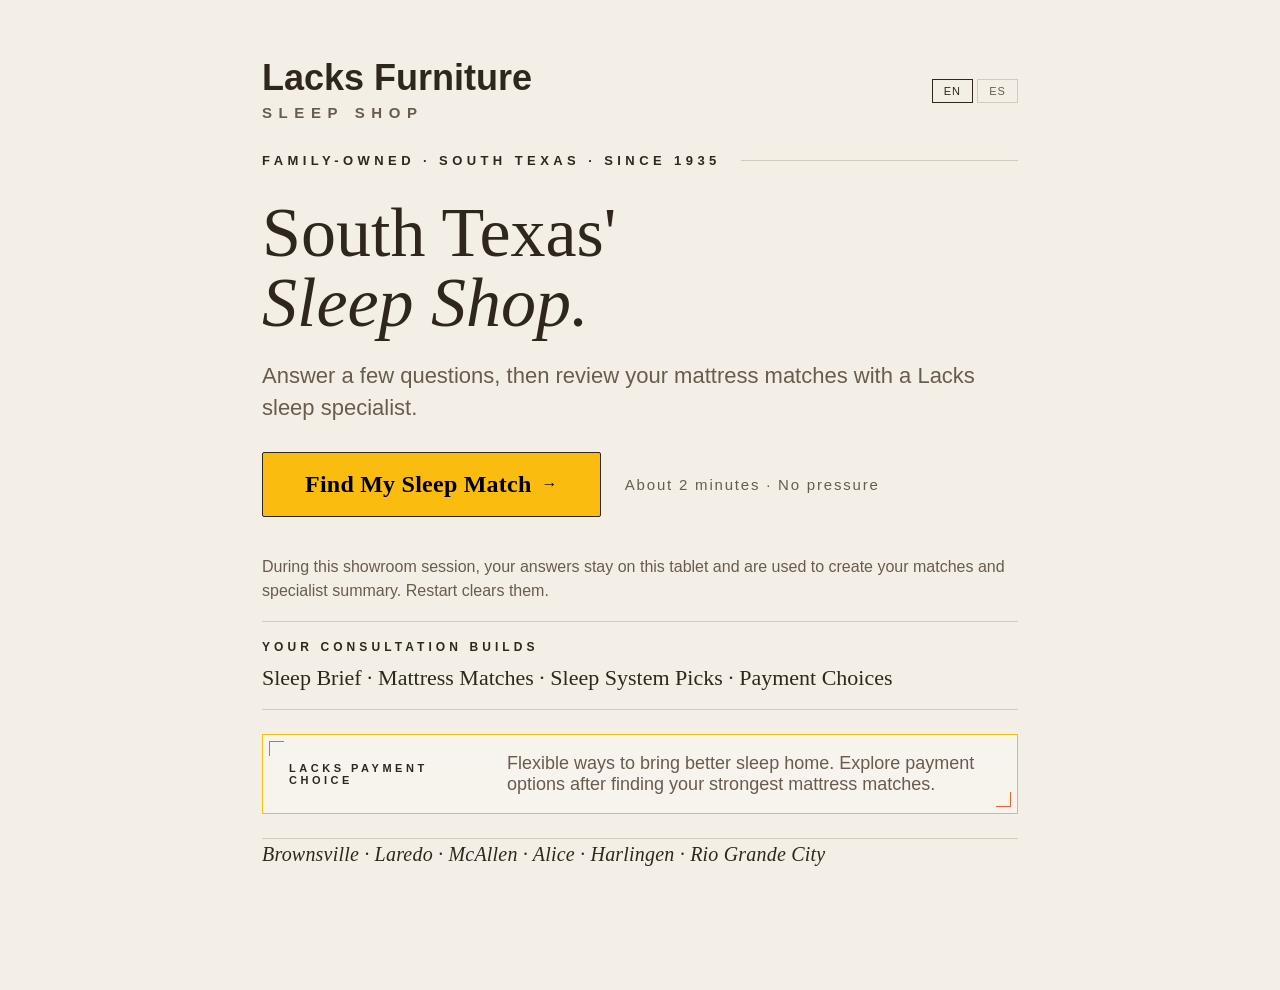
==== commit 22b91090: "Mirror LacksFurniture f748f59 for PR 54 device pass" ====
--- a/index.html
+++ b/index.html
@@ -296,6 +296,17 @@
       color: var(--landing-muted, var(--color-text-subtle));
     }
 
+    /* Data-use sentence: supporting copy at body size, never smaller than the
+       help lines it sits beside; the same muted ink the sub-copy uses. */
+    .landing-data-use {
+      font-family: var(--font-sans);
+      font-size: 16px;
+      line-height: 1.5;
+      color: var(--landing-muted, var(--color-text-muted));
+      max-width: 760px;
+      margin: 10px 0 18px;
+    }
+
     .landing-outcome {
       border-top: 1px solid var(--landing-rule, var(--color-border));
       border-bottom: 1px solid var(--landing-rule, var(--color-border));
@@ -1072,14 +1083,34 @@
       margin-bottom: 28px;
     }
 
+    /* The PAINTED line stays hairline; the INTERACTION band is 44 CSS px.
+       Vertical padding grows the border box (which is what hit-testing uses)
+       while background-clip keeps the paint inside the 0.5px content box, so
+       the band is invisible. The negative margins absorb the extra 44px so
+       the slider occupies exactly the vertical space it always did
+       (-22 + 44.5 + -8 = 14.5px, the old 0.5px line + 14px gap). The 20px
+       painted thumb is untouched. `outline: none` is deliberately NOT set:
+       the control joins the shared :focus-visible ring below. */
     .noct-slider-track {
       -webkit-appearance: none;
       appearance: none;
+      /* content-box is load-bearing, not tidiness: the global reset makes
+         every element border-box, which would make `height` the BORDER box
+         and let the 22px padding collapse the content box to 0 — clipping the
+         painted line out of existence while the band still measured 44px. */
+      box-sizing: content-box;
       width: 100%;
       height: 0.5px;
+      padding: 22px 0;
       background: var(--color-border);
-      outline: none;
-      margin: 0 0 14px;
+      background-clip: content-box;
+      margin: -22px 0 -8px;
+      /* Required on every interactive element (CLAUDE.md). It matters more
+         here than on a button: the band above is a 44px transparent target
+         inside a page that scrolls, so the control must not also carry the
+         double-tap delay. `manipulation` still permits panning and pinch
+         zoom, so a vertical drag begun in the band can still scroll. */
+      touch-action: manipulation;
     }
 
     .noct-slider-track::-webkit-slider-thumb {
@@ -1122,6 +1153,7 @@
       gap: 16px;
     }
 
+    /* Single-selector rule: the quiz suite greps this body for the 44px floor. */
     .noct-quiz-back {
       background: transparent;
       border: none;
@@ -1131,10 +1163,17 @@
       letter-spacing: 0.1em;
       cursor: pointer;
       touch-action: manipulation;
-      padding: 8px 4px;
-    }
-
-    .noct-quiz-back:hover { color: var(--color-text); }
+      padding: 8px 10px;
+      min-height: 44px;
+      display: inline-flex;
+      align-items: center;
+    }
+
+    /* Hover decoration is gated so an iPad tap cannot leave a control stuck
+       in its hover skin after the finger lifts. */
+    @media (hover: hover) {
+      .noct-quiz-back:hover { color: var(--color-text); }
+    }
 
     .noct-quiz-next {
       background: transparent;
@@ -1150,9 +1189,11 @@
       transition: background 0.15s ease, color 0.15s ease;
     }
 
-    .noct-quiz-next:hover:not(:disabled) {
-      background: var(--color-accent);
-      color: var(--color-bg);
+    @media (hover: hover) {
+      .noct-quiz-next:hover:not(:disabled) {
+        background: var(--color-accent);
+        color: var(--color-bg);
+      }
     }
 
     .noct-quiz-next:disabled {
@@ -1202,6 +1243,9 @@
       color: var(--color-text-muted);
     }
 
+    /* Single-selector rule: the quiz suite greps this body for the 44px floor.
+       The row's own height is set by the category/question/answer stack
+       (~60px), so the taller control changes no Review layout. */
     .noct-review-edit {
       background: transparent;
       border: 0.5px solid var(--color-border);
@@ -1211,15 +1255,20 @@
       letter-spacing: 0.25em;
       text-transform: uppercase;
       padding: 10px 16px;
+      min-height: 44px;
+      display: inline-flex;
+      align-items: center;
       border-radius: var(--radius);
       cursor: pointer;
       touch-action: manipulation;
       transition: border-color 0.15s ease, color 0.15s ease;
     }
 
-    .noct-review-edit:hover {
-      border-color: var(--color-accent);
-      color: var(--color-accent);
+    @media (hover: hover) {
+      .noct-review-edit:hover {
+        border-color: var(--color-accent);
+        color: var(--color-accent);
+      }
     }
 
     /* ===== WARM CONSULTATION: QUESTIONS + REVIEW =====
@@ -1332,17 +1381,31 @@
       max-width: 560px;
     }
 
+    /* Slice 3: a refined consultation form, not an illustrated card quiz.
+       Flat editorial answer rows — no pictogram, badge, shadow or gradient.
+       The 6px left rail is RESERVED transparent at rest so that selecting an
+       option paints it without moving a single pixel of text (same technique
+       as the tier tabs' transparent forced-colors border). */
     body:has(#questionScreen.active) .noct-quiz-option {
       min-height: 88px;
-      padding: 20px 22px;
+      padding: 20px 22px 20px 17px;
       background: rgba(255, 255, 255, 0.24);
       border: 1px solid var(--consultation-rule);
+      border-left: 6px solid transparent;
       color: var(--consultation-ink);
     }
 
-    body:has(#questionScreen.active) .noct-quiz-option:hover {
-      border-color: var(--consultation-brass);
-      background: rgba(255, 255, 255, 0.42);
+    @media (hover: hover) {
+      body:has(#questionScreen.active) .noct-quiz-option:hover {
+        border-color: var(--consultation-brass);
+        /* The rail belongs to the SELECTED state alone. `border-color` above
+           would paint the reserved 6px left edge too, and a hovered option
+           would read as chosen — so the rail is held transparent here. The
+           .selected rule below is equally specific and comes later, so a
+           hovered SELECTED option still keeps its ink rail. */
+        border-left-color: transparent;
+        background: rgba(255, 255, 255, 0.42);
+      }
     }
 
     body:has(#questionScreen.active) .noct-quiz-option .opt-label {
@@ -1351,21 +1414,33 @@
 
     body:has(#questionScreen.active) .noct-quiz-option .opt-sub {
       color: var(--consultation-muted);
-    }
-
+      font-size: 15px;
+      line-height: 1.45;
+    }
+
+    /* Selected state, owner-ruled: a restrained warm tint PLUS geometry — the
+       6px rail lights up and the remaining boundary doubles to 2px. The tonal
+       shift alone never carries the state, so a customer who cannot separate
+       these two warm tones still sees a bar appear and the frame thicken.
+       Padding compensates the extra 1px on the three non-rail sides, so the
+       label and sublabel do not move at all. #F2E9DB is the brass mixed 14%
+       into the paper tone, written literally so tests/contrast_check.mjs can
+       measure it directly instead of re-deriving a color-mix(). */
     body:has(#questionScreen.active) .noct-quiz-option.selected {
-      background: var(--consultation-red);
+      background: #F2E9DB;
+      border-width: 2px;
+      border-left-width: 6px;
       border-color: var(--accent-ink);
-      color: var(--on-store-primary);
+      color: var(--consultation-ink);
+      padding: 19px 21px 19px 17px;
     }
 
     body:has(#questionScreen.active) .noct-quiz-option.selected .opt-sub {
-      /* Descendant of a store-primary-filled control, so it needs the computed
-         on-primary foreground too — a near-white here measured ~1.5:1. The
-         0.82 opacity is retained and the COMPOSITED result is asserted in
-         tests/contrast_check.mjs, not assumed. */
-      color: var(--on-store-primary);
-      opacity: 0.82;
+      /* The selected surface is now a light warm tint, not a store-primary
+         fill, so the sublabel keeps the ordinary muted ink at full opacity.
+         The COMPOSITED result is asserted in tests/contrast_check.mjs. */
+      color: var(--consultation-muted);
+      opacity: 1;
     }
 
     body:has(#questionScreen.active) .noct-slider-value {
@@ -1379,7 +1454,9 @@
 
     body:has(#questionScreen.active) .noct-slider-track {
       height: 2px;
-      background: var(--consultation-rule);
+      /* background-COLOR, not the shorthand: the shorthand would reset the
+         base rule's background-clip and paint the whole 44px band. */
+      background-color: var(--consultation-rule);
     }
 
     body:has(#questionScreen.active) .noct-slider-track::-webkit-slider-thumb {
@@ -1403,9 +1480,11 @@
       color: var(--consultation-muted);
     }
 
-    body:has(#questionScreen.active) .noct-quiz-back:hover,
-    body:has(#reviewScreen.active) .noct-quiz-back:hover {
-      color: var(--accent-ink);
+    @media (hover: hover) {
+      body:has(#questionScreen.active) .noct-quiz-back:hover,
+      body:has(#reviewScreen.active) .noct-quiz-back:hover {
+        color: var(--accent-ink);
+      }
     }
 
     body:has(#questionScreen.active) .noct-quiz-next,
@@ -1419,10 +1498,12 @@
       padding: 15px 28px;
     }
 
-    body:has(#questionScreen.active) .noct-quiz-next:hover:not(:disabled),
-    body:has(#reviewScreen.active) .noct-quiz-next:hover:not(:disabled) {
-      background: color-mix(in srgb, var(--consultation-red) 88%, #000);
-      color: var(--on-store-primary);
+    @media (hover: hover) {
+      body:has(#questionScreen.active) .noct-quiz-next:hover:not(:disabled),
+      body:has(#reviewScreen.active) .noct-quiz-next:hover:not(:disabled) {
+        background: color-mix(in srgb, var(--consultation-red) 88%, #000);
+        color: var(--on-store-primary);
+      }
     }
 
     body:has(#questionScreen.active) .noct-quiz-next:disabled {
@@ -1475,9 +1556,11 @@
       padding: 9px 12px;
     }
 
-    body:has(#reviewScreen.active) .noct-review-edit:hover {
-      border-color: var(--accent-ink);
-      color: var(--accent-ink);
+    @media (hover: hover) {
+      body:has(#reviewScreen.active) .noct-review-edit:hover {
+        border-color: var(--accent-ink);
+        color: var(--accent-ink);
+      }
     }
 
     @media (max-width: 700px) {
@@ -1498,7 +1581,11 @@
 
       body:has(#questionScreen.active) .noct-quiz-option {
         min-height: 76px;
-        padding: 17px 18px;
+        padding: 17px 18px 17px 13px;
+      }
+
+      body:has(#questionScreen.active) .noct-quiz-option.selected {
+        padding: 16px 17px 16px 13px;
       }
 
       body:has(#reviewScreen.active) .noct-review-list {
@@ -2091,12 +2178,19 @@
       font-weight: 500;
     }
 
+    /* The one honest statement about match strength ("Match strength is
+       relative within each tier" / "La afinidad es relativa dentro de cada
+       nivel", D3) shipped at 11px — below body size, unreadable at arm's
+       length on the mounted tablet. Raised to body size by the trust gate;
+       the wording, the dictionary key, the markup and the muted ink token
+       are unchanged (results_presentation_check pins them). */
     .noct-tier-descriptor .tier-relativity {
       display: block;
-      margin-top: 6px;
-      font-size: 11px;
+      margin-top: 8px;
+      font-size: 15px;
+      line-height: 1.45;
       color: var(--color-text-muted);
-      letter-spacing: 0.04em;
+      letter-spacing: 0.01em;
     }
 
     .noct-toppick {
@@ -9404,7 +9498,13 @@
     .noct-profile-name:focus-visible,
     .noct-profile-priority-toggle:focus-visible,
     .noct-profile-cta:focus-visible,
-    .noct-profile-secondary:focus-visible {
+    .noct-profile-secondary:focus-visible,
+    .noct-quiz-headline:focus-visible,
+    .noct-quiz-option:focus-visible,
+    .noct-quiz-back:focus-visible,
+    .noct-quiz-next:focus-visible,
+    .noct-review-edit:focus-visible,
+    .noct-slider-track:focus-visible {
       outline: 3px solid var(--focus-ring-outer);
       outline-offset: 2px;
       box-shadow: 0 0 0 5px var(--focus-ring-inner);
@@ -9419,7 +9519,13 @@
       .noct-profile-name:focus-visible,
       .noct-profile-priority-toggle:focus-visible,
       .noct-profile-cta:focus-visible,
-      .noct-profile-secondary:focus-visible {
+      .noct-profile-secondary:focus-visible,
+      .noct-quiz-headline:focus-visible,
+      .noct-quiz-option:focus-visible,
+      .noct-quiz-back:focus-visible,
+      .noct-quiz-next:focus-visible,
+      .noct-review-edit:focus-visible,
+      .noct-slider-track:focus-visible {
         outline-color: CanvasText;
         box-shadow: none;
       }
@@ -9443,6 +9549,118 @@
        forced-colors block as the focus one. */
     @media (forced-colors: active) {
       .noct-tier-tab.active { border: 2px solid CanvasText; }
+    }
+    /* Quiz option state under forced colors.
+
+       Two things the previous version got wrong, both found in review:
+
+       1. CASCADE. It selected `.noct-quiz-option[aria-pressed="true"]` — (0,2,0)
+          — against the normal selected rule
+          `body:has(#questionScreen.active) .noct-quiz-option.selected` at (1,3,1),
+          which already declares border-width: 2px. Media queries add no
+          specificity, and border-width is not a colour property, so forced
+          colours never touch it: the 3px simply lost the cascade and the rule
+          was inert. These rules re-scope to the quiz screen and add the
+          attribute on top of .selected, giving (1,4,1) — strictly greater than
+          the normal rule, so they win regardless of source order.
+
+       2. TRANSPARENCY. It relied on the resting rail staying `transparent`
+          under forced colours so only the selected rail would paint. Forced
+          colours are not required to preserve a transparent border-color, and
+          if the rail paints on every option the cue vanishes. So the resting
+          option no longer depends on a reserved transparent rail here: it gets
+          a UNIFORM 1px boundary on all four sides, and the selected option a
+          3px frame with a 6px left rail. That difference is pure geometry and
+          survives any colour forcing.
+
+       BOTH rules pin `border-color: CanvasText` explicitly, and they have to be
+       on both: the resting selector is (1,2,1), which loses to the normal
+       selected rule's `border-color: var(--accent-ink)` at (1,3,1), so a colour
+       declared only on the resting rule would never reach a selected option.
+       The selected rule here is (1,4,1) and wins. Pinning the colour is what
+       makes the boundary genuinely uniform — a uniform WIDTH alone still left
+       the left edge carrying the base rule's `solid transparent`, whose
+       visibility is up to the UA, and forced colours does not guarantee it.
+       Same idiom as the tier tab above.
+
+       Padding compensates on every side so neither the text nor the border box
+       moves between states (border + padding per side is 21/23/21/23 in both,
+       matching the normal-state totals exactly).
+
+       Placed after the focus block above — contrast_check anchors the file's
+       FIRST forced-colors block as the focus one. */
+    @media (forced-colors: active) {
+      body:has(#questionScreen.active) .noct-quiz-option {
+        border-width: 1px;
+        border-color: CanvasText;
+        padding: 20px 22px;
+      }
+
+      body:has(#questionScreen.active) .noct-quiz-option.selected[aria-pressed="true"] {
+        border-width: 3px;
+        border-left-width: 6px;
+        border-color: CanvasText;
+        padding: 18px 20px 18px 17px;
+      }
+    }
+    /* Payment Choice control states under forced colors (Slice 4 / D4).
+       Same doctrine as the quiz option rules above, and the same two failure
+       modes avoided:
+
+       1. CASCADE. Each rule here is scoped so its specificity strictly outranks
+          the author rule it has to beat. .fin-btn-ghost / .fin-btn-secondary
+          declare their grey and near-black borders at (0,1,0), and the normal
+          pressed rule .fin-not-now[aria-pressed="true"] declares an author
+          colour at (0,2,0) — so a colour pinned only on the resting selector
+          could never reach a pressed control. The scoped selectors below are
+          (0,2,0) and (0,3,0) respectively and win regardless of source order.
+
+       2. FILL. Forced colors strips background fills, so the considering state
+          cannot be carried by its warm tint. The cue is GEOMETRY — a 2px
+          boundary against the 1px of every resting control — plus, for the
+          marker, the presence of the marker's own words.
+
+       Widths and padding are deliberately NOT restated for the pressed control:
+       the normal rule already pairs 2px with calc() padding compensation, so
+       the text and the border box stay exactly where they are in both states.
+       Only colour is forced here, except on the marker, whose 2px is restated
+       because nothing else in this block guarantees it.
+
+       Placed after the focus block above - contrast_check anchors the file's
+       FIRST forced-colors block as the focus one. */
+    @media (forced-colors: active) {
+      .fin-card .fin-path-review,
+      .fin-card .fin-path-consider,
+      .fin-card .fin-path-clear {
+        border-color: CanvasText;
+      }
+      .fin-card .fin-path-marker {
+        border-width: 2px;
+        border-color: CanvasText;
+      }
+      .fin-handoff__interest .fin-not-now[aria-pressed="false"] {
+        border-width: 1px;
+        border-color: CanvasText;
+      }
+      .fin-handoff__interest .fin-not-now[aria-pressed="true"] {
+        border-width: 2px;
+        border-color: CanvasText;
+      }
+    }
+    /* The narrow breakpoint needs its own forced-colors geometry: the rules
+       above carry the same (1,2,1)/(1,4,1) specificity as their counterparts in
+       the max-width: 700px block far earlier in the file, so without this they
+       would win there by source order and shift the text. Totals here are
+       18/19/18/19, matching the narrow normal state. Colour is inherited from
+       the block above and needs no repeat. Must stay AFTER that block. */
+    @media (forced-colors: active) and (max-width: 700px) {
+      body:has(#questionScreen.active) .noct-quiz-option {
+        padding: 17px 18px;
+      }
+
+      body:has(#questionScreen.active) .noct-quiz-option.selected[aria-pressed="true"] {
+        padding: 15px 16px 15px 13px;
+      }
     }
 
     /* Sheet (modal dialog) */
@@ -9530,16 +9748,44 @@
       font-size: 0.78rem; color: #5E594E; line-height: 1.6; margin: 0;
     }
     .fin-offer__prequal { font-size: 0.82rem; color: #4E483C; margin: 0.7rem 0 0; }
-    .fin-agenda-toggle {
-      min-height: 48px; margin-top: 1rem; padding: 0.7rem 1rem;
-      border: 1px solid #8A6B00; border-radius: 999px;
-      background: transparent; color: #493900; font-weight: 700;
-      font-size: 0.86rem; text-align: left; cursor: pointer;
-    }
-    .fin-agenda-toggle.is-marked {
-      background: #F1E5B5; border-color: #493900;
-    }
-    .fin-agenda-toggle:focus-visible { outline: 3px solid #1F65A6; outline-offset: 3px; }
+    /* ---- Payment Choice path controls (Slice 4 / D4) ----------------------
+       Review/Hide, Consider and Clear all carry .fin-btn, so they inherit the
+       shipped 48px minimum height, touch-action: manipulation and the semantic
+       two-ring :focus-visible indicator (with its forced-colors CanvasText
+       fallback) rather than re-declaring a private interaction floor — which is
+       what the retired .fin-agenda-toggle did, including its own one-off focus
+       ring. */
+    .fin-path-review { margin-top: 0.9rem; }
+    .fin-path-panel { margin: 0.7rem 0 0; }
+    /* Consider and Clear share a WRAPPING row: at 200% zoom, and in Spanish,
+       "Considerar esta opcion" and "Quitar preferencia" do not fit side by side
+       in a card, and a non-wrapping row would push the second control out of
+       the card rather than onto its own line. */
+    .fin-path-actions {
+      display: flex; flex-wrap: wrap; align-items: center;
+      gap: 0.55rem; margin-top: 0.9rem;
+    }
+    /* The considering marker is a STATEMENT, not a control: no button element,
+       no aria-pressed, no pointer affordance, nothing focusable. Its 2px
+       boundary against the controls' 1px is the cue that survives forced
+       colors; the warm fill alone would not. */
+    .fin-path-marker {
+      display: inline-flex; align-items: center;
+      min-height: 48px;
+      padding: calc(0.7rem - 1px) calc(1.1rem - 1px);
+      border: 2px solid #211E19; border-radius: var(--radius);
+      background: #F2E9DB; color: #211E19;
+      font-family: var(--font-sans); font-size: 0.88rem;
+    }
+    /* "Not right now" is the model's one reversible two-state control, so it is
+       the one that carries aria-pressed. Pressed adds 1px of border per side and
+       takes 1px of padding back, so the label and the box never move between
+       states. */
+    .fin-not-now[aria-pressed="true"] {
+      border-width: 2px; border-color: #211E19;
+      background: #F2E9DB; color: #211E19;
+      padding: calc(0.7rem - 1px) calc(1.5rem - 1px);
+    }
     .fin-disclosure {
       margin-top: 1.2rem; padding: 0.9rem 1rem;
       background: #F3EDE0; border-left: 3px solid var(--store-primary);
@@ -9577,9 +9823,25 @@
 
     /* Handoff module */
     .fin-handoff { text-align: left; }
-    .fin-agenda-list { margin: 0.75rem 0; padding-left: 1.25rem; }
-    .fin-agenda-list li { margin: 0.35rem 0; }
-    .fin-agenda-consequence { font-size: 0.84rem; color: #5E594E; line-height: 1.5; }
+    /* The D4 handoff rows: a real definition list, one labelled row per
+       dimension. Rows wrap so a long Spanish label and its value stack instead
+       of overflowing at 200% zoom. */
+    .fin-pref-rows { margin: 0.75rem 0 0.9rem; }
+    .fin-pref-row {
+      display: flex; flex-wrap: wrap; gap: 0.2rem 0.85rem; margin: 0 0 0.6rem;
+    }
+    .fin-pref-row__label {
+      font-family: var(--font-sans); font-size: 0.72rem; letter-spacing: 1.4px;
+      text-transform: uppercase; color: #6B6455; min-width: 9.5rem;
+    }
+    .fin-pref-row__value {
+      margin: 0; font-size: 0.95rem; color: #211E19; line-height: 1.45;
+    }
+    .fin-explored-list { margin: 0; padding-left: 1.15rem; }
+    .fin-explored-list li { margin: 0.2rem 0; }
+    .fin-explore-consequence {
+      font-size: 0.84rem; color: #5E594E; line-height: 1.5; margin: 0 0 0.9rem;
+    }
     .fin-handoff__headline {
       font-family: var(--font-serif);
       font-size: 1.45rem; color: #17140F; margin: 0.3rem 0 0.8rem;
@@ -9978,6 +10240,16 @@
         <span class="landing-time-estimate" id="landingTimeEstimate">≈ 4 minutes</span>
       </div>
 
+      <!-- Data-use sentence (trust gate, 2026-08-21). ONE statement of what the
+           app does with the answers, in the variant that is true for this
+           deployment mode: the preview-mode sentence while gasUrl is blank
+           (nothing is sent), the live-mode sentence otherwise. Selected by
+           renderDataUseStatement() from the generic dictionaries; hidden and
+           EMPTY until then, and hidden again if the variant is missing, so no
+           template promise and no other mode's sentence can ever render. Plain
+           paragraph in reading order: not focusable, not live, no landmark. -->
+      <p class="landing-data-use" id="landingDataUse" hidden></p>
+
       <!-- Outcome row. Promotion-neutral default: no program (Savings Pass or
            Payment Choice) may be promised before store-config loads — the
            configured voice.outcomeItems replaces this at render time. -->
@@ -10035,7 +10307,7 @@
     <div class="noct-quiz">
       <div class="noct-quiz-eyebrow" id="reviewEyebrow">Almost there</div>
       <h2 class="noct-quiz-headline" id="reviewHeadline">Quick <span class="accent">review</span></h2>
-      <p class="noct-quiz-help" id="reviewHelp">Make sure everything looks right, then we'll build your match.</p>
+      <p class="noct-quiz-help" id="reviewHelp"></p>
       <div class="noct-review-list" id="reviewList"></div>
       <div class="noct-quiz-nav">
         <button class="noct-quiz-back" onclick="prevQuestion()" ontouchend="event.preventDefault();prevQuestion();" id="reviewBackBtn">&larr; Back</button>
@@ -10104,9 +10376,6 @@
           <button type="button" class="fin-btn fin-btn-primary" id="resultsFinancingExplore"
                   onclick="window.openFinancingSheet('results')"
                   ontouchend="event.preventDefault();window.openFinancingSheet('results');"></button>
-          <button type="button" class="fin-btn fin-btn-secondary" id="resultsFinancingAsk"
-                  onclick="window.requestFinancingFollowup('results')"
-                  ontouchend="event.preventDefault();window.requestFinancingFollowup('results');"></button>
         </div>
       </section>
 
@@ -10196,6 +10465,14 @@
            sheet is visible — live regions inside hidden containers don't
            reliably announce — and only when a card fell back to staleNotice. -->
       <div class="sr-only" id="financingSheetStatus" role="status" aria-live="polite"></div>
+      <!-- SEPARATE region for preference ACTIONS (Consider / Clear). It is
+           deliberately not the freshness region above: the two describe
+           different things and are written by different code paths, so sharing
+           one element would let a Consider announcement erase a stale-terms
+           notice — or be erased by one — purely on timing. Written only by
+           announcePayAction(); cleared by the session wipe and by a language
+           switch. -->
+      <div class="sr-only" id="financingSheetAction" role="status" aria-live="polite" aria-atomic="true"></div>
       <p class="fin-sheet-body" id="financingSheetBody"></p>
       <p class="fin-fit-first" id="financingSheetFitFirst"></p>
       <div class="fin-cards" id="financingSheetCards"></div>
@@ -10209,8 +10486,8 @@
            onclick="window.logFinancingLinkClick('sheet')"></a>
         <span class="fin-external-note" id="financingSheetExternal"></span>
         <button type="button" class="fin-btn fin-btn-secondary" id="financingSheetSpecialist"
-                onclick="window.requestFinancingFollowup('sheet')"
-                ontouchend="event.preventDefault();window.requestFinancingFollowup('sheet');"></button>
+                onclick="window.closeFinancingSheet()"
+                ontouchend="event.preventDefault();window.closeFinancingSheet();"></button>
       </div>
     </div>
   </div>
@@ -10263,9 +10540,6 @@
             <button type="button" class="fin-btn fin-btn-secondary" id="drawerFinancingExplore"
                     onclick="window.openFinancingSheet('drawer')"
                     ontouchend="event.preventDefault();window.openFinancingSheet('drawer');"></button>
-            <button type="button" class="fin-btn fin-btn-ghost" id="drawerFinancingMark"
-                    onclick="window.requestFinancingFollowup('drawer')"
-                    ontouchend="event.preventDefault();window.requestFinancingFollowup('drawer');"></button>
           </div>
         </div>
         <div class="drawer-promotion" id="drawerPromotion">
@@ -10405,16 +10679,18 @@
            is no intervening h2, so h3 skipped a level. Styling is class-based
            (.fin-handoff__headline), so the tag change is visual-neutral. -->
       <h2 class="fin-handoff__headline" id="hf2FinancingHeadline"></h2>
+      <!-- The D4 rows: payment preference, options explored, the exploration
+           consequence line, and the reversible "Not right now" control. Built
+           by renderHandoffFinancing(); emptied by the session wipe. -->
       <div class="fin-handoff__interest" id="hf2FinancingInterest"></div>
       <!-- Module-scoped announcement region for the HANDOFF's own action
-           controls (Not right now / Change). Populated by
-           announceFinInterest(), whose only caller is
-           setFinancingInterestChoice(); cleared by the session wipe and by
-           a language switch. The sheet's agenda toggles deliberately do NOT
-           write here — they are aria-pressed toggles and announce
-           themselves, and a sheet opened from the handoff would otherwise
-           speak through a region behind the modal. Mirrors the financing
-           sheet's own status region pattern (2d79731). -->
+           control ("Not right now" and its undo). Populated by
+           announcePayAction(), whose only caller here is setPaymentNotNow();
+           cleared by the session wipe and by a language switch. The SHEET's
+           Consider/Clear announcements go to #financingSheetAction instead: a
+           sheet opened from the handoff would otherwise speak through a region
+           sitting behind the modal. The disclosure toggles write to neither —
+           they carry aria-expanded and announce themselves. -->
       <div
         class="sr-only"
         id="hf2FinancingStatus"
@@ -10438,12 +10714,9 @@
         </div>
       </div>
       <div class="fin-actions">
-        <button type="button" class="fin-btn fin-btn-secondary" id="hf2FinancingExplore"
+        <button type="button" class="fin-btn fin-btn-primary" id="hf2FinancingExplore"
                 onclick="window.openFinancingSheet('handoff')"
                 ontouchend="event.preventDefault();window.openFinancingSheet('handoff');"></button>
-        <button type="button" class="fin-btn fin-btn-primary" id="hf2FinancingSpecialist"
-                onclick="window.requestFinancingFollowup('handoff')"
-                ontouchend="event.preventDefault();window.requestFinancingFollowup('handoff');"></button>
       </div>
     </section>
 
@@ -10526,8 +10799,7 @@
               <button class="noct-email-send-btn" id="emailSendBtn" onclick="sendResults()" ontouchend="event.preventDefault();sendResults();">Save My Sleep Brief &rarr;</button>
               <div class="email-preview-note" id="emailPreviewNote">Preview mode: live email delivery isn't connected yet.</div>
               <div class="noct-email-privacy" id="emailPrivacy">
-                <span id="emailPrivacyLead" data-store="email-privacy">We'll only use your email to send your results.</span>
-                <span id="emailPrivacyStatic"> Your info is never sold to third parties. Unsubscribe anytime.</span>
+                <span id="emailPrivacyLead" data-store="email-privacy"></span>
                 <a href="#" onclick="event.preventDefault();document.getElementById('privacyOverlay').classList.add('visible');" id="emailPrivacyLink">Privacy &amp; Terms</a>
               </div>
             </div>
@@ -10931,30 +11203,106 @@
       return (f && f.copy && f.copy[key]) ? L(f.copy[key]) : '';
     }
 
-    // Presentation-only discussion agenda — never affects recommendations.
-    // Module state only (no storage), so it cannot leak between customers;
-    // reset by the single authoritative session wipe.
-    var financingAgenda = {};
-    var financingAgendaDismissed = false;
-    // Whether this customer actually opened the Payment Choice sheet. Gates the
-    // email packet's "You explored…" wording (COPY-15): without it the email
-    // asserted exploration for customers who never opened any financing content.
-    var financingExplored = false;
+    // ---- Per-surface financing placement (item 1.5) -------------------------
+    // financing.surfaces disables a DUPLICATE financing placement without
+    // deleting it. This deployment ships drawer:false and sleepSystem:false
+    // because both repeated the same generic orientation the Results module and
+    // the handoff already carry: on the way to a single sheet the customer met
+    // the same paragraph three times, and repetition is what made the financing
+    // read louder than the sleep fit it is supposed to follow.
+    //
+    // DISABLING RATHER THAN DELETING is deliberate, and the reason is specific.
+    // Phase 2 may want a per-product price anchor on the drawer; and the
+    // analytics `placement` enum still carries 'drawer' and 'sleep-system'.
+    // Retiring those enum values here would retire values a live call site still
+    // passes, and NOTHING catches that — the diagnostics contract holds the
+    // logged event set and EVENT_FIELDS to set equality, but it never inspects
+    // enum VALUES, so an unlisted value is dropped at runtime with only an
+    // anonymous count. The markup, the renderers, the call sites, the CSS and
+    // the enum values therefore all stay exactly where they are; only the flag
+    // decides whether they render.
+    //
+    // A MISSING flag means ENABLED. Another retailer's config that predates this
+    // field keeps both surfaces, which is what "config-driven and backward
+    // compatible" has to mean in a white-label template. Only an explicit
+    // `false` turns a surface off.
+    function finSurfaceEnabled(name) {
+      var f = getFinancingConfig();
+      var surfaces = f && f.surfaces;
+      if (!surfaces || typeof surfaces !== 'object') return true;
+      return surfaces[name] !== false;
+    }
+
+    // ===== PAYMENT CHOICE — the D4 state model ===============================
+    //
+    // TWO observable dimensions, and nothing else:
+    //
+    //   payExplored — an ORDERED, de-duplicated list of canonical path ids in
+    //                 first-deliberate-open order. Descriptive history, never
+    //                 intent: opening a path's governed details records it
+    //                 exactly once, nothing else records anything, and nothing
+    //                 ever removes an entry. Opening the sheet itself records
+    //                 NOTHING — arriving at a room is not choosing a door.
+    //   payPref     — exactly one of: null (nothing selected), a canonical path
+    //                 id (the single path currently being considered), or
+    //                 PAY_NOT_NOW (an authoritative, reversible pause).
+    //
+    // payOpen is NOT a third dimension. It is ephemeral disclosure UI state —
+    // which panels are expanded — and is deliberately invisible to the handoff,
+    // the email, the diagnostics and the customer's recorded position. It exists
+    // so a rerender can redraw the panels the customer left open; nothing else
+    // may read it.
+    //
+    // This replaces the salesperson-marked "discussion agenda" (a set of
+    // independently toggled topics). That model could not express the two things
+    // the conversation actually has — what was looked at, and what is being
+    // considered — and its toggles let one path be simultaneously "marked" with
+    // three others, which read as four preferences.
+    //
+    // Module state only (no storage), so it cannot leak between customers; all
+    // three are reset by the single authoritative session wipe. None of them is
+    // read by the scoring engine, the Sleep Brief, the email packet, the GAS
+    // payload or any diagnostic event — sleep fit first, payment choice second.
+    var payExplored = [];
+    var payPref = null;
+    var payOpen = {};
+    var PAY_NOT_NOW = 'not_now';
+
     var _financeReturnFocus = null;
     var _finModuleImpressionLogged = false;
-    // True when the last renderFinancingSheet() swapped any card's exact
-    // terms for the generic staleNotice — drives the sheet's status region.
+    // True when the last renderFinancingSheet() swapped any path's exact
+    // terms for the generic staleNotice — drives the sheet's freshness region.
     var _finSheetStale = false;
-    // Queued agenda announcement work, tracked so a second transition
-    // supersedes the first and the wipe can cancel stale work.
-    var _finInterestAnnounceTimer = null;
-
-    // Email body for the save packet: "You explored…" only when the customer
-    // opened the sheet or marked interest; otherwise the neutral availability
-    // body. Falls back to emailBody for configs without emailBodyAvailable.
+    // Queued preference-action announcement work. ONE slot, deliberately.
+    //
+    // All four announcement strings describe the SAME variable. The sheet's
+    // region carries currentlyConsidering / preferenceCleared and the handoff's
+    // carries preferenceNotNow / preferenceCleared, and every one of them is a
+    // statement about payPref — two VIEWS of one value, split by which control
+    // the customer operated, not two independent facts. So the invariant is:
+    // AT MOST ONE PENDING ANNOUNCEMENT ACROSS ALL REGIONS, AND IT DESCRIBES THE
+    // CURRENT payPref. A queued message goes stale the instant payPref moves
+    // again, wherever the next transition is operated, and cancelling it is the
+    // correct outcome rather than an erasure.
+    //
+    // A per-region slot was tried and reverted: it made a second transition in
+    // another region leave the first message pending, so a screen reader
+    // announced a payment position the customer had already left — and it also
+    // removed the cross-region cancellation that was the only thing fixing the
+    // stale-message case in the first place. Only the ORDERING in
+    // announcePayAction() was ever wrong.
+    var _payAnnounceTimer = null;
+
+    // Email body for the save packet. D4 ruling: payment state is entirely
+    // excluded from email, so this is the NEUTRAL availability body in EVERY
+    // state. A customer who explored three paths and one who opened nothing
+    // receive identical wording — the email cannot disclose a payment position
+    // to anyone who later reads the inbox. The previous two-state version chose
+    // between an "explored" body and this one, which leaked the fact of
+    // exploration; both the flag that drove it (financingExplored) and the
+    // state-specific copy key (emailBody) are retired.
     function finEmailBody() {
-      var explored = financingExplored || finAgendaSelected().length > 0;
-      return explored ? FC('emailBody') : (FC('emailBodyAvailable') || FC('emailBody'));
+      return FC('emailBodyAvailable');
     }
 
     function finLayoutClass() {
@@ -10964,110 +11312,383 @@
     function finEventBase(placement) {
       var f = getFinancingConfig() || {};
       // Privacy-safe by construction: placement, language and layout only.
-      // Agenda choices, plan identifiers, PII and quiz answers are excluded.
+      // The payment preference, the explored history, path identifiers, PII and
+      // quiz answers are all excluded — and D4 adds no event of its own, so
+      // Consider, Clear and Not-right-now emit nothing at all.
       return { placement: placement, lang: currentLang, layout: finLayoutClass(),
                offerVersion: f.offerVersion || null };
     }
 
-    function finAgendaKey(prefix, value) {
-      var slug = String(value || '').trim().toLowerCase()
-        .replace(/[^a-z0-9_-]+/g, '-').replace(/^-+|-+$/g, '');
-      return prefix + ':' + slug;
-    }
-
-    // One agenda item per promotional provider, one per non-promotional path,
-    // and one for the Mexico-delivery scenario. Exact offer variants never
-    // become separate choices: this orients a conversation, not an application.
-    function finAgendaItems() {
+    // ---- Canonical Payment Choice path identity -------------------------------
+    // A path id is KIND '-' ENCODED, where KIND is one of three fixed tokens
+    // (none of which contains '-') and ENCODED is the identifying config value
+    // with every character outside [A-Za-z0-9-] escaped as '_' followed by its
+    // UTF-8 bytes in lowercase hex. A literal '_' becomes '_5f', so the escape
+    // marker is never ambiguous.
+    //
+    // WHY NOT THE PREVIOUS SLUGIFIER. finAgendaKey() lower-cased the value and
+    // replaced each run of unsupported characters with a single '-'. That is
+    // LOSSY, and it collided on values a real config can hold:
+    //
+    //   "Provider Bank" and "Provider-Bank"   -> both "provider-bank"
+    //   "Provider" and "PROVIDER"              -> both "provider", even though
+    //                                             finPromotionalByProvider keeps
+    //                                             them as two distinct groups
+    //   "Café" and "Caf!"                      -> both "caf"
+    //   a provider literally named "General"   -> the same key as a promotional
+    //                                             group with NO provider, which
+    //                                             fell back to the literal
+    //                                             'general'
+    //
+    // Two distinct payment paths sharing one id means one preference row, one
+    // explored entry and one set of DOM ids for both: the customer's Consider
+    // lands on a path they did not choose, and the salesperson reads the wrong
+    // one off the handoff. That is not a cosmetic id problem.
+    //
+    // The escape below is INJECTIVE — it is decodable, so distinct values always
+    // produce distinct ids — and the result matches [A-Za-z][A-Za-z0-9_-]*. The
+    // old keys embedded a COLON ("promotional:provider"), which getElementById
+    // tolerates but querySelector parses as a pseudo-class, so those ids could
+    // never be used with querySelector or in a CSS selector without escaping.
+    // Returns '' — never throws — for a value that cannot be encoded. The only
+    // such value is a string containing an UNPAIRED SURROGATE (the thing
+    // JSON.parse('"\ud800"') produces), on which encodeURIComponent raises
+    // URIError. That was uncaught, and the throw did not stay local: it escaped
+    // renderHandoffFinancing() after the module was already visible — leaving a
+    // permanently blank Payment Choice block — it escaped openFinancingSheet()
+    // after its own guard but before the sheet was revealed, so the CTA died
+    // silently, and inside switchLanguage() it stopped every renderer queued
+    // after it, leaving the app half-translated. Found by adversarial review.
+    //
+    // Failing CLOSED is what a payment surface owes: an unencodable value
+    // yields no id, finPaymentPaths() drops the path (it filters on a truthy
+    // id), and everything else keeps rendering. The path is not selectable,
+    // which is correct — an id that cannot be formed cannot be compared, and a
+    // preference that cannot be compared cannot be cleared. tools/validation.py
+    // refuses such a config at build time, so this is defence in depth behind a
+    // gate, not the gate itself.
+    //
+    // THE FAILURE SENTINEL IS null; '' IS A LEGITIMATE ENCODING.
+    //
+    // Two distinct outcomes, deliberately distinguished:
+    //   ''   — the value encoded to nothing. Legitimate: a promotional group
+    //          with no provider is identified by the empty string and keeps a
+    //          usable id ('promo-').
+    //   null — the value has no canonical identity at all. The caller drops the
+    //          path; it cannot be selected, which is correct, because an id
+    //          that cannot be formed cannot be compared and a preference that
+    //          cannot be compared cannot be cleared.
+    //
+    // NO COERCION OUTSIDE THE STRING CASE. A previous version wrapped
+    // String(value) in a try here and then let finPathId() run the SAME
+    // coercion again outside it, and justified that with the claim that a
+    // native JSON parse cannot produce a value that throws on coercion. THAT
+    // CLAIM WAS FALSE, and an external review disproved it: JSON.parse
+    // ('{"toString": null}') yields a plain object whose own toString is not
+    // callable, and String() on it throws TypeError. Any non-callable toString
+    // does it — null, a number, a string, an array. finGroupedPlans admits such
+    // a plan on its `kind` alone, so finPaymentPaths reached the throw, and it
+    // escaped exactly the way the unpaired-surrogate defect did: through
+    // renderHandoffFinancing after the module was visible, through
+    // openFinancingSheet after its guard, and through the language switch.
+    //
+    // So identity values are now required to BE strings rather than coerced
+    // into them. Only null/undefined are still admitted, mapping to the
+    // legitimate empty encoding, because that is the shape the providerless
+    // promotional path has always relied on. Everything else — object, array,
+    // number, boolean — is refused without ever being touched by String().
+    // tools/validation.py rejects a non-string id with its own specific error,
+    // so this is defence in depth behind a gate, not the gate itself.
+    function finPathEncode(value) {
+      if (value === null || value === undefined) return '';
+      if (typeof value !== 'string') return null;
+      // encodeURIComponent leaves [A-Za-z0-9-_.!~*'()] alone and percent-escapes
+      // everything else as its UTF-8 bytes, which is exactly the byte walk
+      // needed here without depending on TextEncoder. It raises URIError on an
+      // unpaired surrogate — the value JSON.parse('"\ud800"') produces — which
+      // is the other way a string can have no canonical identity.
+      var esc;
+      try {
+        esc = encodeURIComponent(value);
+      } catch (err) {
+        return null;
+      }
+      var out = '';
+      for (var i = 0; i < esc.length; i++) {
+        var ch = esc.charAt(i);
+        if (ch === '%') { out += '_' + esc.substr(i + 1, 2).toLowerCase(); i += 2; continue; }
+        if (ch === '-' || (ch >= '0' && ch <= '9')
+            || (ch >= 'A' && ch <= 'Z') || (ch >= 'a' && ch <= 'z')) { out += ch; continue; }
+        // The remaining characters encodeURIComponent does NOT escape:
+        // _ . ! ~ * ' ( ) — all ASCII. Escaped here so the alphabet stays
+        // [A-Za-z0-9-_] and a literal '_' cannot be read as an escape marker.
+        out += '_' + ('0' + ch.charCodeAt(0).toString(16)).slice(-2);
+      }
+      return out;
+    }
+
+    var FIN_PATH_KINDS = ['promo', 'plan', 'scenario'];
+
+    function finPathId(kind, value) {
+      // ONE coercion, and it happens inside the encoder or not at all. The
+      // sentinel carries the verdict, so nothing here needs to re-derive it —
+      // which is what previously reintroduced the throw this guard exists to
+      // stop. '' means "no id"; every caller filters on a truthy id.
+      var enc = finPathEncode(value);
+      if (enc === null) return '';
+      // AN EMPTY ENCODING IS AN IDENTITY ONLY FOR THE PROMOTIONAL GROUP.
+      //
+      // finPromotionalByProvider groups promotional plans by their trimmed
+      // provider string, and a group whose provider is missing or blank is a
+      // real, presentable path — it renders as the generic "Promotional
+      // financing" card. Its identity IS the empty string, so 'promo-' is a
+      // legitimate id.
+      //
+      // A plan or a scenario has no such case. Their identity is a plan id or
+      // a presentationScenario, both of which validation requires to be
+      // present and non-blank ("id is required"). A blank one reaching here
+      // means the config bypassed that gate, and admitting it produced a
+      // TRUTHY id — 'plan-' — which then survived finPaymentPaths()'s filter,
+      // resolved through finPathById(), emitted controls with ids like
+      // finPathReview-plan-, and could be stored as payPref. That is a
+      // malformed path made selectable, which is exactly what this whole
+      // encoder guard exists to prevent; refusing non-strings while admitting
+      // a blank one closed half the hole. Found by external review.
+      if (enc === '' && kind !== 'promo') return '';
+      return kind + '-' + enc;
+    }
+
+    // DOM ids derived from a path id. Every one is [A-Za-z][A-Za-z0-9_-]*, so
+    // they are safe for getElementById, querySelector AND a CSS selector.
+    function finPathDom(prefix, pathId) { return prefix + '-' + pathId; }
+
+    // ---- The canonical payment paths ------------------------------------------
+    // One path per promotional PROVIDER, one per installment/evergreen plan, and
+    // one per presentation scenario — the same partition the sheet renders, so a
+    // card and its path can never disagree. Exact offer variants never become
+    // separate paths: this orients a conversation, not an application.
+    //
+    // Labels are language-dependent and are therefore recomputed on every call;
+    // IDS ARE NOT — they derive from the provider string, the plan id or the
+    // scenario enum, none of which is language-dependent. That is what lets a
+    // language switch swap every label while preserving payExplored, payPref and
+    // payOpen exactly.
+    //
+    // A path with no resolvable label is dropped: it cannot be named on the
+    // handoff, so it must not be selectable either.
+    function finPaymentPaths() {
       var f = getFinancingConfig() || {};
       var groups = finGroupedPlans(f.plans || []);
-      var items = [];
+      var es = currentLang === 'es';
+      var paths = [];
       finPromotionalByProvider(groups.promotional).forEach(function(grp) {
-        var provider = String(grp.provider || '').trim();
-        items.push({
-          key: finAgendaKey('promotional', provider || 'general'),
+        var provider = grp.provider;
+        paths.push({
+          id: finPathId('promo', provider),
+          group: 'promotional',
+          plans: grp.plans,
           label: provider
-            ? (currentLang === 'es' ? 'Financiamiento promocional ' + provider : provider + ' promotional financing')
-            : (currentLang === 'es' ? 'Financiamiento promocional' : 'Promotional financing')
+            ? (es ? ('Financiamiento promocional ' + provider) : (provider + ' promotional financing'))
+            : (es ? 'Financiamiento promocional' : 'Promotional financing')
         });
       });
-      groups.installment.concat(groups.evergreen).forEach(function(p) {
-        items.push({ key: finAgendaKey('plan', p.id), label: L(p.headline) });
+      groups.installment.forEach(function(p) {
+        paths.push({ id: finPathId('plan', p.id), group: 'installment',
+                     plans: [p], label: L(p.headline) });
+      });
+      groups.evergreen.forEach(function(p) {
+        paths.push({ id: finPathId('plan', p.id), group: 'evergreen',
+                     plans: [p], label: L(p.headline) });
       });
       (groups['scenario-mexico'] || []).forEach(function(p) {
-        items.push({ key: finAgendaKey('scenario', p.presentationScenario), label: L(p.headline) });
+        paths.push({ id: finPathId('scenario', p.presentationScenario),
+                     group: 'scenario-mexico', plans: [p], label: L(p.headline) });
       });
-      return items.filter(function(item) { return item.key && item.label; });
-    }
-
-    function finAgendaSelected() {
-      return finAgendaItems().filter(function(item) { return financingAgenda[item.key] === true; });
-    }
-
-    // Sheet agenda control. This is a TOGGLE, not an action: it has two
-    // persistent states (marked / unmarked), it is independent of every
-    // other agenda control, and the customer and salesperson flip it back
-    // and forth during the conversation. aria-pressed is therefore the
-    // correct semantic, and it is what announces the change — the control
-    // must not also write to the handoff live region.
+      return paths.filter(function(x) { return x.id && x.label; });
+    }
+
+    // Resolve a path id against the CURRENT configuration. An unknown or stale
+    // id resolves to null, and every caller treats null as "no such path": the
+    // action no-ops and the renderer omits the row. A raw id is never displayed —
+    // it is an internal token, not customer-facing text.
+    function finPathById(id) {
+      if (typeof id !== 'string' || !id) return null;
+      var list = finPaymentPaths();
+      for (var i = 0; i < list.length; i++) if (list[i].id === id) return list[i];
+      return null;
+    }
+
+    function payIsExplored(id) { return payExplored.indexOf(id) !== -1; }
+
+    // Append in FIRST-DELIBERATE-OPEN order, exactly once. Re-opening a path
+    // already in the history changes neither its presence nor its position.
+    function payRecordExplored(id) {
+      if (!payIsExplored(id)) payExplored.push(id);
+    }
+
+    // ---- The state transitions -------------------------------------------------
+    // Every entry point validates its path id against finPathById() FIRST, so an
+    // unknown or stale id is a no-op rather than a state write, and never
+    // reaches a renderer as text.
+
+    // Disclosure toggle. Opening records exploration (this is the only thing
+    // that does); closing changes neither history nor preference. Deliberately
+    // NO announcement: the control carries aria-expanded, which assistive
+    // technology reports from the button the customer just operated — the same
+    // doctrine that kept the retired sheet toggles out of the handoff region.
+    window.reviewPaymentPath = function(id) {
+      if (!finPathById(id)) return;
+      var control = finPathDom('finPathReview', id);
+      var keepFocus = payFocusOrigin(control);
+      if (payOpen[id] === true) {
+        delete payOpen[id];
+      } else {
+        payOpen[id] = true;
+        payRecordExplored(id);
+      }
+      renderAllFinancingSurfaces();
+      if (keepFocus) payRestoreFocus(control);
+    };
+
+    // Consider is DELIBERATE and ONE-WAY. It is not a toggle: pressing it again
+    // for the path that is already the preference is an idempotent no-op, never
+    // an unset. Clear is the only way to unset a path preference, and it is a
+    // separately named subordinate control — which is also why Consider carries
+    // no aria-pressed.
+    window.considerPaymentPath = function(id) {
+      if (!finPathById(id)) return;
+      if (payPref === id) return;                  // idempotent, never a toggle
+      var keepFocus = payFocusOrigin(finPathDom('finPathConsider', id));
+      // Considering a path ensures it is explored — a customer can be handed a
+      // path by the salesperson and choose it without opening the panel — and
+      // REPLACES whatever was there, including an active Not right now.
+      payRecordExplored(id);
+      payPref = id;
+      renderAllFinancingSurfaces();
+      // Successor control for the same path: Consider is replaced by the
+      // "currently considering" marker plus Clear.
+      if (keepFocus) payRestoreFocus(finPathDom('finPathClear', id));
+      announcePayAction('financingSheetAction', 'currentlyConsidering');
+    };
+
+    // Clear applies ONLY to the exact path that is currently the preference.
+    // A stale id, a different path, or PAY_NOT_NOW (which is unset by its own
+    // control, not by this one) all no-op. History is never touched.
+    window.clearPaymentPreference = function(id) {
+      if (!finPathById(id)) return;
+      if (payPref !== id) return;
+      var keepFocus = payFocusOrigin(finPathDom('finPathClear', id));
+      payPref = null;
+      renderAllFinancingSurfaces();
+      if (keepFocus) payRestoreFocus(finPathDom('finPathConsider', id));
+      announcePayAction('financingSheetAction', 'preferenceClearedAnnounce');
+    };
+
+    // "Not right now" is the one genuinely reversible two-state control in the
+    // model — it holds a state the customer flips back and forth — so it is the
+    // one that carries aria-pressed. Pressing it while active returns to
+    // "nothing selected"; pressing it while a path is selected replaces that
+    // path. Either way the explored history is PRESERVED: not_now suppresses
+    // the explored row in the handoff presentation only, and undoing it restores
+    // the row unchanged.
+    window.setPaymentNotNow = function() {
+      var control = 'hf2FinancingNotNow';
+      var keepFocus = payFocusOrigin(control);
+      var turningOn = payPref !== PAY_NOT_NOW;
+      payPref = turningOn ? PAY_NOT_NOW : null;
+      renderAllFinancingSurfaces();
+      if (keepFocus) payRestoreFocus(control);
+      announcePayAction('hf2FinancingStatus',
+        turningOn ? 'preferenceNotNowAnnounce' : 'preferenceClearedAnnounce');
+    };
+
+    // ---- Focus restoration across a rerender -----------------------------------
+    // The rule is IDENTITY, both halves.
     //
-    // Contrast with the handoff's "Not right now" / "Change" controls
-    // (renderHandoffFinancing): those are ACTIONS. Each performs a
-    // transition and is then replaced by its counterpart, so they carry no
-    // aria-pressed and DO announce through the handoff region.
-    function finAgendaControl(item) {
-      if (!item) return '';
-      var marked = financingAgenda[item.key] === true;
-      return '<button type="button" class="fin-agenda-toggle' + (marked ? ' is-marked' : '') + '" '
-        + 'id="finAgenda-' + finEsc(item.key) + '" data-agenda-key="' + finEsc(item.key) + '" '
-        + 'aria-pressed="' + (marked ? 'true' : 'false') + '" '
-        + 'onclick="window.toggleFinancingAgenda(this.getAttribute(\'data-agenda-key\'))" '
-        + 'ontouchend="event.preventDefault();window.toggleFinancingAgenda(this.getAttribute(\'data-agenda-key\'));">'
-        + finEsc(marked ? FC('agendaMarked') : FC('agendaMark')) + '</button>';
-    }
-
-    window.toggleFinancingAgenda = function(key) {
-      var valid = finAgendaItems().some(function(item) { return item.key === key; });
-      if (!valid) return;
-      var origin = document.activeElement;
-      var restoreFocus = !!(origin && origin.getAttribute
-        && origin.getAttribute('data-agenda-key') === key);
-      financingAgenda[key] = financingAgenda[key] !== true;
-      if (!financingAgenda[key]) delete financingAgenda[key];
-      financingAgendaDismissed = false;
-      analytics.log('financing_agenda_changed', finEventBase('sheet'));
-      renderAllFinancingSurfaces();
-      if (restoreFocus) {
-        var replacement = document.getElementById('finAgenda-' + key);
-        if (replacement && replacement.isConnected && typeof replacement.focus === 'function') {
-          replacement.focus();
-        }
-      }
-      // Deliberately NO announceFinInterest() here. These sheet controls are
-      // TOGGLES: each carries its own aria-pressed, so assistive technology
-      // reports the state change from the control the customer and
-      // salesperson just operated. Routing them through the HANDOFF live
-      // region was wrong three ways — a sheet opened FROM the handoff would
-      // speak through a region sitting behind the modal; unmarking one path
-      // while others remained marked still announced a generic "marked"; and
-      // it crossed the sheet/handoff boundary, so the region stopped
-      // describing the screen it belongs to. The handoff announcer now serves
-      // only the handoff's own action controls (setFinancingInterestChoice).
-    };
-
-    window.requestFinancingFollowup = function(placement) {
-      if (placement === 'sheet') {
-        analytics.log('financing_agenda_reviewed', finEventBase(placement));
-        window.closeFinancingSheet();
-        return;
-      }
-      window.openFinancingSheet(placement);
-    };
-
-    // The handoff financing module is a valid focus destination only while
-    // the handoff screen is active and the module itself is visible. Explicit
-    // screen-state + hidden-ancestor checks — offsetParent is unreliable for
-    // this app's overlay/`:has()`-themed layouts, so it is not used here.
+    // The element focused when the action fired must be the exact control for
+    // the exact path the action names — not "something inside the sheet", and
+    // not "a control for this path". On a hybrid iPad a hardware keyboard can
+    // leave a visible ring on path A's button while a finger taps path B:
+    // ontouchend calls preventDefault(), so the tap moves no focus at all and
+    // document.activeElement is STILL A. Restoring "whatever was focused" would
+    // put the ring back on A after B's rerender — a path the customer did not
+    // operate. (Same defect, same fix, as the quiz's selectOption.)
+    //
+    // And the focus must have been KEYBOARD-visible. A touch activation that
+    // left no ring must not acquire one from the rerender.
+    function payFocusOrigin(controlId) {
+      try {
+        var active = document.activeElement;
+        return !!(active && active.id === controlId
+          && typeof active.matches === 'function'
+          && active.matches(':focus-visible'));
+      } catch (err) { return false; }
+    }
+
+    // No timer, no frame: the focus call is synchronous, and preventScroll keeps
+    // a long card list from jumping (idiom shared with the quiz restore).
+    function payRestoreFocus(successorId) {
+      var el = successorId ? document.getElementById(successorId) : null;
+      if (el && el.isConnected && typeof el.focus === 'function') {
+        try { el.focus({ preventScroll: true }); } catch (err) { el.focus(); }
+      }
+    }
+
+    // ---- Preference-action announcements ---------------------------------------
+    // TWO separate live regions, and they must stay separate:
+    //
+    //   #financingSheetStatus — the freshness/stale status of the exact terms.
+    //   #financingSheetAction — Consider / Clear, inside the sheet.
+    //   #hf2FinancingStatus   — Not right now / undo, on the handoff.
+    //
+    // A preference action and the freshness status describe different things and
+    // are written by different code paths; sharing one region would let a
+    // Consider announcement erase a stale-terms notice (or be erased by one)
+    // purely on timing.
+    //
+    // Identical messages CAN repeat — the same action can be re-requested — so
+    // each announcement clears the region and repopulates it in a short deferred
+    // callback: the clear+set pair is a guaranteed DOM mutation even for repeated
+    // text. FC(key) is resolved INSIDE the callback so a language switch landing
+    // mid-defer announces current-language text, and the callback re-checks
+    // visibility so a region behind a closed sheet or a hidden handoff is never
+    // populated.
+    function payRegionLive(regionId) {
+      if (regionId === 'hf2FinancingStatus') return finHandoffVisible();
+      var sheet = document.getElementById('financingSheet');
+      return !!(sheet && !sheet.hidden);
+    }
+
+    function announcePayAction(regionId, key) {
+      var region = document.getElementById(regionId);
+      if (!region) return;
+      // Supersede ANY pending message — this region's or the other's — and do
+      // it BEFORE the liveness test. Both halves matter and neither is
+      // sufficient alone:
+      //
+      //   * cancelling across regions is what stops a stale statement about
+      //     payPref surviving a transition operated on the other surface;
+      //   * doing it before the liveness test is what lets a transition whose
+      //     own region has gone dark still cancel the message it just made
+      //     false. With the test first, that message landed anyway.
+      if (_payAnnounceTimer !== null) {
+        clearTimeout(_payAnnounceTimer);
+        _payAnnounceTimer = null;
+      }
+      if (!payRegionLive(regionId)) return;
+      region.textContent = '';
+      _payAnnounceTimer = setTimeout(function() {
+        _payAnnounceTimer = null;
+        if (!payRegionLive(regionId)) return;
+        var el = document.getElementById(regionId);
+        if (el) el.textContent = FC(key) || '';
+      }, 50);
+    }
+
+    // The financing handoff module is a valid announcement/focus destination only
+    // while the handoff screen is active and the module itself is visible.
+    // Explicit screen-state + hidden-ancestor checks — offsetParent is unreliable
+    // for this app's overlay/`:has()`-themed layouts, so it is not used here.
     function finHandoffVisible() {
       var screen = document.getElementById('hf2Screen');
       var mod = document.getElementById('hf2Financing');
@@ -11075,88 +11696,36 @@
         && mod && !mod.hidden && !mod.closest('[hidden]'));
     }
 
-    // Announce a HANDOFF action in the module-scoped status region.
-    // SOLE CALLER: setFinancingInterestChoice() — the handoff's own
-    // "Not right now" / "Change" action buttons. The sheet's agenda toggles
-    // are aria-pressed toggles and announce themselves; they must never
-    // reach this region (see toggleFinancingAgenda). Identical messages CAN
-    // repeat — the same action can be re-requested — so each announcement
-    // clears the region and repopulates it in a short
-    // deferred callback: the clear+set pair is a guaranteed DOM mutation
-    // even for repeated text. FC(key) is resolved inside the callback so a
-    // language switch landing mid-defer announces current-language text; the
-    // callback re-checks visibility so a hidden handoff is never populated.
-    function announceFinInterest(state) {
-      var region = document.getElementById('hf2FinancingStatus');
-      if (!region || !finHandoffVisible()) return;
-      // Exactly the two states setFinancingInterestChoice() accepts. There is
-      // no 'interested' announcement: the sheet's agenda toggles carry their
-      // own aria-pressed and never reach this region.
-      var key = state === 'not_now' ? 'interestNotNowAnnounce'
-        : 'interestClearedAnnounce';
-      if (_finInterestAnnounceTimer !== null) clearTimeout(_finInterestAnnounceTimer);
-      region.textContent = '';
-      _finInterestAnnounceTimer = setTimeout(function() {
-        _finInterestAnnounceTimer = null;
-        if (!finHandoffVisible()) return;
-        var el = document.getElementById('hf2FinancingStatus');
-        if (el) el.textContent = FC(key) || '';
-      }, 50);
-    }
-
-    // Drop the handoff interest announcement without announcing anything.
-    // The region keeps whatever was last announced, so after a language switch
-    // it held the PREVIOUS language's sentence — an EN sentence sitting in an
-    // ES interface until the next state change. Emptying an aria-live region
-    // is a removal, not an addition, so assistive technology queues no
-    // utterance for it: the stale text goes away silently, which is exactly
-    // what a language switch should do. Any queued announcement is cancelled
-    // first, so an utterance composed in the old language cannot land after
-    // the switch. Deliberately NOT applied to #financingSheetStatus: that
-    // region is re-announced in the new language on purpose by
-    // updateFinancingSheetStatus() when the sheet is open.
-    function clearFinInterestAnnouncement() {
-      if (_finInterestAnnounceTimer !== null) {
-        clearTimeout(_finInterestAnnounceTimer);
-        _finInterestAnnounceTimer = null;
-      }
-      var region = document.getElementById('hf2FinancingStatus');
-      if (region) region.textContent = '';
-    }
-
-    // Cancel any queued handoff-agenda announcement work. The wipe calls this
-    // before clearing financing state so no
-    // stale queued work from the prior customer can run after reset.
-    function cancelFinInterestPending() {
-      if (_finInterestAnnounceTimer !== null) {
-        clearTimeout(_finInterestAnnounceTimer);
-        _finInterestAnnounceTimer = null;
-      }
-    }
-
-    // Handoff interest prompt: interested / not_now / back to undecided.
-    // Focus + announcement repair lives HERE, not in renderHandoffFinancing():
-    // this wrapper only ever fires from the handoff module's own controls, so
-    // it may safely restore focus into the rebuilt module. The renderer stays
-    // focus-neutral because it is also re-run from other screens (results
-    // marking, language switch), where pulling focus into the hidden handoff
-    // screen would be wrong.
-    window.setFinancingInterestChoice = function(state) {
-      if (state !== 'not_now' && state !== 'undecided') return;
-      var container = document.getElementById('hf2FinancingInterest');
-      var hadFocusInside = !!(container && document.activeElement
-        && container.contains(document.activeElement));
-      financingAgendaDismissed = state === 'not_now';
-      if (state === 'not_now') financingAgenda = {};
-      analytics.log('financing_agenda_changed', finEventBase('handoff'));
-      renderAllFinancingSurfaces();
-      if (hadFocusInside && finHandoffVisible()) {
-        var target = document.getElementById(state === 'not_now'
-          ? 'hf2FinancingInterestChange' : 'hf2FinancingInterestNotNow');
-        if (target && target.isConnected && typeof target.focus === 'function') target.focus();
-      }
-      announceFinInterest(state);
-    };
+    // Drop BOTH preference-action regions without announcing anything. A region
+    // keeps whatever was last announced, so after a language switch it held the
+    // PREVIOUS language's sentence — an EN sentence sitting in an ES interface
+    // until the next state change. Emptying an aria-live region is a removal, not
+    // an addition, so assistive technology queues no utterance for it: the stale
+    // text goes away silently, which is exactly what a language switch should do.
+    // Any queued announcement is cancelled first, so an utterance composed in the
+    // old language cannot land after the switch. Deliberately NOT applied to
+    // #financingSheetStatus: that region is re-announced in the new language on
+    // purpose by updateFinancingSheetStatus() when the sheet is open.
+    //
+    // This clears ANNOUNCEMENTS ONLY. payExplored, payPref and payOpen are
+    // untouched — a language switch is a copy swap, not a reset.
+    function clearPayAnnouncements() {
+      cancelPayAnnouncePending();
+      ['hf2FinancingStatus', 'financingSheetAction'].forEach(function(id) {
+        var region = document.getElementById(id);
+        if (region) region.textContent = '';
+      });
+    }
+
+    // Cancel any queued announcement work. The wipe calls this before clearing
+    // payment state so no stale queued work from the prior customer can run
+    // after reset.
+    function cancelPayAnnouncePending() {
+      if (_payAnnounceTimer !== null) {
+        clearTimeout(_payAnnounceTimer);
+        _payAnnounceTimer = null;
+      }
+    }
 
     window.logFinancingLinkClick = function(placement) {
       analytics.log('official_financing_link_click', finEventBase(placement));
@@ -11179,7 +11748,11 @@
       renderFinancingSheet();
       backdrop.hidden = false;
       sheet.hidden = false;
-      financingExplored = true;
+      // Deliberately records NOTHING. Opening the sheet is arriving at the
+      // room, not choosing a door: payExplored, payPref and payOpen are all
+      // unchanged here. The retired financingExplored flag was set at exactly
+      // this point and was the sole reason the email packet could tell an
+      // explorer from a non-explorer.
       document.body.classList.add('fin-sheet-open');
       analytics.log('finance_details_open', finEventBase(placement));
       var title = document.getElementById('financingSheetTitle');
@@ -11203,9 +11776,14 @@
       sheet.hidden = true;
       backdrop.hidden = true;
       // Clear so the next open re-announces (a repeat of identical text is
-      // not a mutation and would stay silent).
-      var status = document.getElementById('financingSheetStatus');
-      if (status) status.textContent = '';
+      // not a mutation and would stay silent). BOTH sheet regions, plus any
+      // queued action announcement — otherwise the departing text is still
+      // sitting there when the sheet is reopened.
+      cancelPayAnnouncePending();
+      ['financingSheetStatus', 'financingSheetAction'].forEach(function(id) {
+        var el = document.getElementById(id);
+        if (el) el.textContent = '';
+      });
       document.body.classList.remove('fin-sheet-open');
       if (_financeReturnFocus && typeof _financeReturnFocus.focus === 'function') {
         _financeReturnFocus.focus();
@@ -11234,6 +11812,76 @@
 
     function finEsc(s) { return escapeHtml(String(s == null ? '' : s)); }
 
+    // ---- One payment path's controls + collapsed disclosure ------------------
+    //
+    // A BUTTON plus a hidden panel, deliberately NOT <details>/<summary>.
+    //
+    // The reason is the focus trap's BOUNDARY COMPUTATION, not reachability.
+    // finSheetKeydown enumerates `button, [href], [tabindex="-1"]#...Title` to
+    // decide which element is first and which is last, and preventDefaults Tab
+    // only at those two. A <summary> is natively focusable but matches none of
+    // those selectors, so it would be reachable by Tab in the middle of the
+    // dialog while being INVISIBLE to the trap's model of the focusable set —
+    // the computed boundary would no longer be the real one. (An earlier
+    // version of this comment claimed a <summary> would be "unreachable by
+    // Tab"; that was wrong, and is corrected here rather than left to mislead
+    // the next reader of a focus-trap contract.)
+    //
+    // It also matches the house pattern: every other disclosure in this app —
+    // the Sleep Brief priorities, the construction reveal — is a native button
+    // carrying aria-expanded and aria-controls.
+    //
+    // The panel is hidden with the `hidden` attribute, so while collapsed it is
+    // display:none and drops out of BOTH the tab order and the trap's
+    // offsetParent filter.
+    //
+    // Consider is a ONE-WAY native action button and carries NO aria-pressed:
+    // it is not a two-state control, and labelling it as one would tell
+    // assistive technology that pressing it again unsets it. When a path IS the
+    // preference, Consider is replaced by a visible NON-INTERACTIVE marker plus
+    // a separately named subordinate Clear.
+    //
+    // `bodyHtml` is the governed detail markup; the caller decides whether that
+    // is the exact terms or the generic staleNotice, so a STALE path stays fully
+    // reviewable — its disclosure simply reveals the governed notice instead of
+    // rates and terms.
+    function finPathBlock(path, bodyHtml) {
+      if (!path) return bodyHtml || '';
+      var open = payOpen[path.id] === true;
+      var panelId = finPathDom('finPathPanel', path.id);
+      var reviewId = finPathDom('finPathReview', path.id);
+      var considerId = finPathDom('finPathConsider', path.id);
+      var clearId = finPathDom('finPathClear', path.id);
+      var isPref = payPref === path.id;
+      var html = ''
+        + '<button type="button" class="fin-btn fin-btn-ghost fin-path-review" id="' + finEsc(reviewId) + '" '
+        + 'aria-expanded="' + (open ? 'true' : 'false') + '" '
+        + 'aria-controls="' + finEsc(panelId) + '" '
+        + 'data-path-id="' + finEsc(path.id) + '" '
+        + 'onclick="window.reviewPaymentPath(this.getAttribute(\'data-path-id\'))" '
+        + 'ontouchend="event.preventDefault();window.reviewPaymentPath(this.getAttribute(\'data-path-id\'));">'
+        + finEsc(open ? FC('hideDetails') : FC('reviewOption')) + '</button>'
+        + '<div class="fin-path-panel" id="' + finEsc(panelId) + '"'
+        + (open ? '' : ' hidden') + '>' + (bodyHtml || '') + '</div>'
+        + '<div class="fin-path-actions">';
+      if (isPref) {
+        html += '<span class="fin-path-marker" id="' + finEsc(finPathDom('finPathMarker', path.id)) + '">'
+          + finEsc(FC('currentlyConsidering')) + '</span>'
+          + '<button type="button" class="fin-btn fin-btn-ghost fin-path-clear" id="' + finEsc(clearId) + '" '
+          + 'data-path-id="' + finEsc(path.id) + '" '
+          + 'onclick="window.clearPaymentPreference(this.getAttribute(\'data-path-id\'))" '
+          + 'ontouchend="event.preventDefault();window.clearPaymentPreference(this.getAttribute(\'data-path-id\'));">'
+          + finEsc(FC('clearPreference')) + '</button>';
+      } else {
+        html += '<button type="button" class="fin-btn fin-btn-secondary fin-path-consider" id="' + finEsc(considerId) + '" '
+          + 'data-path-id="' + finEsc(path.id) + '" '
+          + 'onclick="window.considerPaymentPath(this.getAttribute(\'data-path-id\'))" '
+          + 'ontouchend="event.preventDefault();window.considerPaymentPath(this.getAttribute(\'data-path-id\'));">'
+          + finEsc(FC('considerOption')) + '</button>';
+      }
+      return html + '</div>';
+    }
+
     function renderFinancingSheet() {
       var f = getFinancingConfig();
       if (!f) return;
@@ -11251,9 +11899,9 @@
       var groups = finGroupedPlans(plans);
       var cards = [];
       var anyStale = false;
-      var agendaItems = finAgendaItems();
-      function agendaFor(key) {
-        return agendaItems.filter(function(item) { return item.key === key; })[0] || null;
+      var paths = finPaymentPaths();
+      function pathFor(id) {
+        return paths.filter(function(x) { return x.id === id; })[0] || null;
       }
 
       // Card 1 — promotional financing (exact offers, freshness-gated), one
@@ -11284,9 +11932,9 @@
           + finEsc(provider
               ? (es ? ('Financiamiento promocional ' + provider) : (provider + ' promotional financing'))
               : (es ? 'Financiamiento promocional' : 'Promotional financing'))
-          + '</h3>' + synBody
-          + (FC('prequalNote') ? '<p class="fin-offer__prequal">' + finEsc(FC('prequalNote')) + '</p>' : '')
-          + finAgendaControl(agendaFor(finAgendaKey('promotional', provider || 'general')))
+          + '</h3>'
+          + finPathBlock(pathFor(finPathId('promo', provider)), synBody
+              + (FC('prequalNote') ? '<p class="fin-offer__prequal">' + finEsc(FC('prequalNote')) + '</p>' : ''))
           + '</article>');
       });
 
@@ -11300,26 +11948,26 @@
         cards.push('<article class="fin-card"><div class="fin-card__icon" aria-hidden="true">'
           + '<svg width="20" height="20" viewBox="0 0 20 20" fill="none" stroke="currentColor" stroke-width="1.2"><path d="M3 9.5 10 3l7 6.5M5 8.5V17h10V8.5"/><path d="M8.5 17v-4.5h3V17"/></svg>'
           + '</div><h3 class="fin-card__title">' + finEsc(L(ih.headline)) + '</h3>'
-          + (ihFresh
-              ? '<p class="fin-offer__detail">' + finEsc(L(ih.detail)) + '</p>'
-              : '<p class="fin-offer__detail">' + finEsc(FC('staleNotice')) + '</p>')
-          + (ih.disclosure ? '<p class="fin-offer__disclosure">' + finEsc(L(ih.disclosure)) + '</p>' : '')
-          + finAgendaControl(agendaFor(finAgendaKey('plan', ih.id)))
+          + finPathBlock(pathFor(finPathId('plan', ih.id)),
+              (ihFresh
+                ? '<p class="fin-offer__detail">' + finEsc(L(ih.detail)) + '</p>'
+                : '<p class="fin-offer__detail">' + finEsc(FC('staleNotice')) + '</p>')
+              + (ih.disclosure ? '<p class="fin-offer__disclosure">' + finEsc(L(ih.disclosure)) + '</p>' : ''))
           + '</article>');
       });
 
-      // Evergreen paths stay separate so each can become a precise specialist
-      // agenda item. They remain orientation-only and never show payment math.
+      // Evergreen paths stay separate so each can become a precise payment
+      // preference. They remain orientation-only and never show payment math.
       groups.evergreen.forEach(function(p) {
         cards.push('<article class="fin-card"><div class="fin-card__icon" aria-hidden="true">'
           + '<svg width="20" height="20" viewBox="0 0 20 20" fill="none" stroke="currentColor" stroke-width="1.2"><path d="M4 16V4M4 10c4 0 4-4 8-4h4M4 14c4 0 4 4 8 4h4"/><path d="M13.5 3.5 16 6l-2.5 2.5M13.5 15.5 16 18l-2.5-2.5" stroke-linejoin="round"/></svg>'
           + '</div><h3 class="fin-card__title">' + finEsc(L(p.headline)) + '</h3>'
-          + '<p class="fin-offer__detail">' + finEsc(L(p.detail)) + '</p>'
-          + '<p class="fin-offer__disclosure">'
-          + (es ? 'Hay opciones adicionales disponibles. Los detalles del programa, costos, elegibilidad y términos de propiedad se confirman en tienda.'
-                : 'Additional options are available. Program details, costs, eligibility, and ownership terms are confirmed in store.')
-          + '</p>'
-          + finAgendaControl(agendaFor(finAgendaKey('plan', p.id)))
+          + finPathBlock(pathFor(finPathId('plan', p.id)),
+              '<p class="fin-offer__detail">' + finEsc(L(p.detail)) + '</p>'
+              + '<p class="fin-offer__disclosure">'
+              + (es ? 'Hay opciones adicionales disponibles. Los detalles del programa, costos, elegibilidad y términos de propiedad se confirman en tienda.'
+                    : 'Additional options are available. Program details, costs, eligibility, and ownership terms are confirmed in store.')
+              + '</p>')
           + '</article>');
       });
 
@@ -11354,19 +12002,19 @@
         cards.push('<article class="fin-card fin-card--mexico"><div class="fin-card__icon" aria-hidden="true">'
           + '<svg width="20" height="20" viewBox="0 0 20 20" fill="none" stroke="currentColor" stroke-width="1.2"><circle cx="10" cy="10" r="7.5"/><path d="M2.5 10h15M10 2.5c2.5 2.3 2.5 12.7 0 15c-2.5-2.3-2.5-12.7 0-15Z"/></svg>'
           + '</div><h3 class="fin-card__title">' + finEsc(L(mx.headline)) + '</h3>'
-          + (mxFresh
-              ? '<p class="fin-offer__detail">' + finEsc(L(mx.detail)) + '</p>'
-                + (mx.representativeExample
-                    ? '<p class="fin-offer__detail fin-offer__example">' + finEsc(L(mx.representativeExample)) + '</p>' : '')
-              : '<p class="fin-offer__detail">' + finEsc(FC('staleNotice')) + '</p>')
-          + (mx.disclosure ? '<p class="fin-offer__disclosure">' + finEsc(L(mx.disclosure)) + '</p>' : '')
-          + (mxLink
-              ? '<a class="fin-official-link" href="' + finEsc(mxLink) + '" target="_blank" rel="noopener noreferrer" '
-                + 'onclick="window.logMexicoFinancingOpen()">'
-                + finEsc(es ? ('Detalles en ' + mxHost + ' (se abre en otro sitio)') : ('Details on ' + mxHost + ' (opens a separate site)'))
-                + '</a>'
-              : '')
-          + finAgendaControl(agendaFor(finAgendaKey('scenario', mx.presentationScenario)))
+          + finPathBlock(pathFor(finPathId('scenario', mx.presentationScenario)),
+              (mxFresh
+                ? '<p class="fin-offer__detail">' + finEsc(L(mx.detail)) + '</p>'
+                  + (mx.representativeExample
+                      ? '<p class="fin-offer__detail fin-offer__example">' + finEsc(L(mx.representativeExample)) + '</p>' : '')
+                : '<p class="fin-offer__detail">' + finEsc(FC('staleNotice')) + '</p>')
+              + (mx.disclosure ? '<p class="fin-offer__disclosure">' + finEsc(L(mx.disclosure)) + '</p>' : '')
+              + (mxLink
+                  ? '<a class="fin-official-link" href="' + finEsc(mxLink) + '" target="_blank" rel="noopener noreferrer" '
+                    + 'onclick="window.logMexicoFinancingOpen()">'
+                    + finEsc(es ? ('Detalles en ' + mxHost + ' (se abre en otro sitio)') : ('Details on ' + mxHost + ' (opens a separate site)'))
+                    + '</a>'
+                  : ''))
           + '</article>');
       }
 
@@ -11374,7 +12022,7 @@
       document.getElementById('financingSheetDisclosure').textContent = FC('disclosureFooter');
       // Official-page link fails closed: an unsafe sourceUrl hides the link
       // and its external-site note. The sheet itself, generic orientation,
-      // disclosures, and the specialist action all remain available.
+      // disclosures, and the Done action all remain available.
       setAllowedFinancingLink(
         document.getElementById('financingSheetLink'),
         f.sourceUrl,
@@ -11382,7 +12030,7 @@
            : storeName() + "'s official financing page",
         document.getElementById('financingSheetExternal'));
       var spec = document.getElementById('financingSheetSpecialist');
-      spec.textContent = FC('agendaDone');
+      spec.textContent = FC('sheetDone');
       _finSheetStale = anyStale;
       // Live-update the status region on re-renders of an already-open sheet
       // (language switch); no-op while hidden — openFinancingSheet defers the
@@ -11414,11 +12062,13 @@
       document.getElementById('resultsFinancingEyebrow').textContent = FC('eyebrow');
       document.getElementById('resultsFinancingLead').textContent = FC('resultsLead');
       document.getElementById('resultsFinancingFitFirst').textContent = FC('fitFirst');
+      // ONE route into Payment Choice from Results, labelled with the governed
+      // cta. The second button that stood beside it opened the SAME sheet under
+      // a different name ("Plan the conversation", or a hardcoded
+      // "Review agenda (N)" once anything was marked) — a duplicate destination
+      // presented as a choice, and the only surface in the app that printed a
+      // count of the customer's payment interest.
       document.getElementById('resultsFinancingExplore').textContent = FC('cta');
-      var agendaCount = finAgendaSelected().length;
-      document.getElementById('resultsFinancingAsk').textContent = agendaCount
-        ? (currentLang === 'es' ? 'Revisar agenda (' + agendaCount + ')' : 'Review agenda (' + agendaCount + ')')
-        : FC('resultsAsk');
       // An impression means the customer SAW the module, so it is logged only
       // when the results screen is actually on screen. This renderer also runs
       // from renderAllFinancingSurfaces() on a language switch, which happens
@@ -11442,27 +12092,28 @@
         && mod && !mod.hidden && !mod.closest('[hidden]'));
     }
 
-    function renderDrawerFinancingMark() {
-      var mark = document.getElementById('drawerFinancingMark');
-      if (mark) {
-        var count = finAgendaSelected().length;
-        mark.textContent = count
-          ? (currentLang === 'es' ? 'Revisar agenda (' + count + ')' : 'Review agenda (' + count + ')')
-          : FC('drawerMark');
-      }
-    }
-
+    // Dormant when financing.surfaces.drawer is false: the box, its renderer,
+    // its call sites, its CSS and its 'drawer' analytics placement all remain —
+    // the hidden attribute simply keeps it out of the layout AND the
+    // accessibility tree, exactly as a disabled financing experience does.
     function renderDrawerFinancing() {
       var box = document.getElementById('drawerFinancing');
       if (!box) return;
-      if (!financingEnabled()) { box.hidden = true; return; }
+      if (!financingEnabled() || !finSurfaceEnabled('drawer')) {
+        box.hidden = true;
+        return;
+      }
       box.hidden = false;
       document.getElementById('drawerFinancingLabel').textContent = FC('drawerTitle');
       document.getElementById('drawerFinancingBody').textContent = FC('drawerBody');
       document.getElementById('drawerFinancingExplore').textContent = FC('cta');
-      renderDrawerFinancingMark();
-    }
-
+    }
+
+    // ---- The handoff's D4 rows -------------------------------------------------
+    // Two labelled rows in a real definition list, plus the reversible
+    // "Not right now" control. This is what the salesperson reads; it is a
+    // record of the conversation, never a product choice and never an
+    // application.
     function renderHandoffFinancing() {
       var mod = document.getElementById('hf2Financing');
       if (!mod) return;
@@ -11472,33 +12123,55 @@
       mod.hidden = false;
       document.getElementById('hf2FinancingEyebrow').textContent = FC('eyebrow');
       document.getElementById('hf2FinancingHeadline').textContent = FC('handoffHeadline');
-      // The handoff shows only paths the customer marked in the orientation
-      // sheet. This is a conversation agenda, not a product choice or an
-      // application, and it never alters the mattress recommendations.
-      var interestEl = document.getElementById('hf2FinancingInterest');
-      var selected = finAgendaSelected();
-      if (selected.length) {
-        interestEl.innerHTML = '<p class="fin-interest-prompt">' + finEsc(FC('agendaPrompt')) + '</p>'
-          + '<ul class="fin-agenda-list">'
-          + selected.map(function(item) { return '<li>' + finEsc(item.label) + '</li>'; }).join('')
-          + '</ul><p class="fin-agenda-consequence">' + finEsc(FC('agendaConsequence')) + '</p>';
-      // ACTION buttons, deliberately without aria-pressed: each performs a
-      // transition and is then replaced by its counterpart, rather than
-      // holding a state the customer toggles. They announce through
-      // announceFinInterest(); the sheet's agenda toggles do not.
-      } else if (financingAgendaDismissed) {
-        interestEl.innerHTML = '<p class="fin-interest-prompt">' + finEsc(FC('agendaDismissed')) + '</p>'
-          + '<button type="button" class="fin-btn fin-btn-ghost" id="hf2FinancingInterestChange" '
-          + 'onclick="window.setFinancingInterestChoice(\'undecided\')" '
-          + 'ontouchend="event.preventDefault();window.setFinancingInterestChoice(\'undecided\');">'
-          + finEsc(currentLang === 'es' ? 'Cambiar' : 'Change') + '</button>';
-      } else {
-        interestEl.innerHTML = '<p class="fin-interest-prompt">' + finEsc(FC('agendaEmpty')) + '</p>'
-          + '<button type="button" class="fin-btn fin-btn-ghost" id="hf2FinancingInterestNotNow" '
-          + 'onclick="window.setFinancingInterestChoice(\'not_now\')" '
-          + 'ontouchend="event.preventDefault();window.setFinancingInterestChoice(\'not_now\');">'
-          + finEsc(FC('agendaNotNow')) + '</button>';
-      }
+
+      var paths = finPaymentPaths();
+      function labelFor(id) {
+        for (var i = 0; i < paths.length; i++) if (paths[i].id === id) return paths[i].label;
+        return '';        // unknown/stale id: NEVER rendered, never as a raw id
+      }
+      var notNow = payPref === PAY_NOT_NOW;
+      var prefLabel = notNow ? FC('preferenceNotNow')
+        : (payPref ? labelFor(payPref) : '');
+      // A preference pointing at a path this configuration no longer has reads
+      // as "Not selected" rather than as a blank row or a raw token.
+      if (!prefLabel) prefLabel = FC('preferenceNone');
+
+      // The explored row shows the preserved history MINUS whatever is
+      // currently being considered — a path already named on the preference row
+      // must not be listed a second time as merely "explored".
+      //
+      // "Not right now" SUPPRESSES this row. That suppression is presentation
+      // only: payExplored is untouched, so undoing Not right now restores the
+      // row exactly as it was. Unresolvable ids drop out silently.
+      var exploredLabels = notNow ? [] : payExplored
+        .filter(function(id) { return id !== payPref; })
+        .map(labelFor)
+        .filter(function(x) { return !!x; });
+
+      var rows = '<div class="fin-pref-row">'
+        + '<dt class="fin-pref-row__label">' + finEsc(FC('paymentPreferenceLabel')) + '</dt>'
+        + '<dd class="fin-pref-row__value">' + finEsc(prefLabel) + '</dd>'
+        + '</div>';
+      if (exploredLabels.length) {
+        rows += '<div class="fin-pref-row">'
+          + '<dt class="fin-pref-row__label">' + finEsc(FC('optionsExploredLabel')) + '</dt>'
+          + '<dd class="fin-pref-row__value"><ul class="fin-explored-list">'
+          + exploredLabels.map(function(x) { return '<li>' + finEsc(x) + '</li>'; }).join('')
+          + '</ul></dd></div>';
+      }
+
+      // "Not right now" is the model's one genuinely reversible two-state
+      // control — the customer flips it back and forth — so aria-pressed is the
+      // correct semantic here and nowhere else in D4.
+      document.getElementById('hf2FinancingInterest').innerHTML =
+        '<dl class="fin-pref-rows">' + rows + '</dl>'
+        + '<p class="fin-explore-consequence">' + finEsc(FC('exploreConsequence')) + '</p>'
+        + '<button type="button" class="fin-btn fin-btn-ghost fin-not-now" id="hf2FinancingNotNow" '
+        + 'aria-pressed="' + (notNow ? 'true' : 'false') + '" '
+        + 'onclick="window.setPaymentNotNow()" '
+        + 'ontouchend="event.preventDefault();window.setPaymentNotNow();">'
+        + finEsc(FC('preferenceNotNow')) + '</button>';
+
       // Neutral program-category chips only — never rate/term headlines here
       // (rates belong solely to the freshness-gated sheet cards). Open-end
       // promos get a generic category label (their headlines ARE rates); all
@@ -11524,7 +12197,7 @@
       // Phone continuation fails closed as a unit: an unsafe sourceUrl hides
       // the whole block (QR, "scan to open" copy, written destination,
       // external note) rather than leaving scan instructions pointing
-      // nowhere. Specialist controls and program categories stay available.
+      // nowhere. Payment Choice controls and program categories stay available.
       // Rendering is deterministic — a later valid render restores it.
       var linkOk = setAllowedFinancingLink(
         document.getElementById('hf2FinancingLink'),
@@ -11542,8 +12215,6 @@
           + storeName() + ' (' + document.getElementById('hf2FinancingLink').textContent + ')';
       }
       document.getElementById('hf2FinancingExplore').textContent = FC('cta');
-      document.getElementById('hf2FinancingSpecialist').textContent = selected.length
-        ? FC('agendaChange') : FC('resultsAsk');
     }
 
     // Refresh every financing surface (called after language switches; each
@@ -11899,8 +12570,10 @@
       // switching updates financing text and accessible labels. The handoff
       // interest announcement is dropped first: it is the one financing string
       // no renderer rewrites, so it would otherwise sit in the previous
-      // language. Clearing announces nothing (see clearFinInterestAnnouncement).
-      clearFinInterestAnnouncement();
+      // language. Clearing announces nothing (see clearPayAnnouncements), and
+      // it clears ANNOUNCEMENTS ONLY - payExplored, payPref and payOpen all
+      // survive a language switch, which is a copy swap and not a reset.
+      clearPayAnnouncements();
       renderAllFinancingSurfaces();
       // The guided Sleep System and shared review are rendered dynamically,
       // so refresh their copy without resetting any selected products or trial state.
@@ -12785,11 +13458,13 @@
         if (ogDesc && textBlock.metaDescription) ogDesc.setAttribute('content', textBlock.metaDescription);
         var ogTitle = document.getElementById('ogTitle');
         if (ogTitle && textBlock.ogTitle) ogTitle.setAttribute('content', textBlock.ogTitle);
+        // Retailer privacy prose is config or NOTHING: the template carries no
+        // fallback promise of its own (trust gate).
         document.querySelectorAll('[data-store="email-privacy"]').forEach(function(el) {
-          el.textContent = textBlock.emailPrivacy || el.textContent;
+          el.textContent = textBlock.emailPrivacy || '';
         });
         document.querySelectorAll('[data-store="privacy-policy-contact"]').forEach(function(el) {
-          el.textContent = textBlock.privacyPolicyContact || el.textContent;
+          el.textContent = textBlock.privacyPolicyContact || '';
         });
         // Privacy & Terms overlay body — retailer-specific draft copy (text/text_es).
         document.querySelectorAll('[data-store="privacy-draft-notice"]').forEach(function(el) {
@@ -12799,7 +13474,7 @@
           el.textContent = textBlock.privacyHeading || el.textContent;
         });
         document.querySelectorAll('[data-store="privacy-body"]').forEach(function(el) {
-          el.textContent = textBlock.privacyBody || el.textContent;
+          el.textContent = textBlock.privacyBody || '';
         });
         document.querySelectorAll('[data-store="disclaimer-heading"]').forEach(function(el) {
           el.textContent = textBlock.disclaimerHeading || el.textContent;
@@ -12828,6 +13503,40 @@
     // ===== NOCTURNAL LANDING RENDERER =====
     // Populates the welcome screen from STORE_CONFIG.voice / voice_es / storeName / brands / discount / text*.
     // Safe to call before STORE_CONFIG is loaded (no-ops on missing data); re-runs on every language switch.
+    // ----- Deployment mode: does anything leave this tablet? (trust gate)
+    // ONE truth for every surface that speaks about it. Live delivery exists
+    // only when a GAS endpoint is configured AND the active promotion scenario
+    // does not block submission — the same two conditions sendResults() gates
+    // its POST on. The welcome data-use sentence, the email screen's preview
+    // note and the send path must never disagree about this.
+    function emailDeliveryLive() {
+      var gasUrl = (STORE_CONFIG && STORE_CONFIG.gasUrl) || '';
+      var scenario = (typeof getActivePromotionScenario === 'function') ? getActivePromotionScenario() : null;
+      var scenarioBlocksEmail = !!(scenario && scenario.disableEmailSubmission);
+      return !!gasUrl && !scenarioBlocksEmail;
+    }
+
+    // The single customer-facing data-use sentence. Generic app truth, so it
+    // lives in the dictionaries in two variants and the runtime selects the
+    // one that is true for this deployment: preview (nothing is sent) while
+    // no live endpoint exists, live (sent only if the customer chooses to
+    // email) otherwise. Fail-safe: t() returns the KEY on a miss, and a
+    // missing variant renders NOTHING — never the key, never the other mode's
+    // sentence — with the element hidden so the layout does not carry a blank.
+    function renderDataUseStatement() {
+      var el = document.getElementById('landingDataUse');
+      if (!el) return;
+      var key = emailDeliveryLive() ? 'privacy.data_use_live' : 'privacy.data_use_preview';
+      var text = (typeof t === 'function') ? t(key) : '';
+      if (typeof text === 'string' && text.trim() && text !== key) {
+        el.textContent = text;
+        el.hidden = false;
+      } else {
+        el.textContent = '';
+        el.hidden = true;
+      }
+    }
+
     function renderNocturnalLanding() {
       if (!STORE_CONFIG) return;
       var es = currentLang === 'es';
@@ -12870,6 +13579,7 @@
       }
       setText('landingHeritage', textBlock.heritage);
       setText('landingTrustBadge', textBlock.ownershipBadge);
+      renderDataUseStatement();
 
       // Store locations: optional label + city list (subtle premium row). Source
       // values come from STORE_CONFIG (trusted, same-origin) — safe to innerHTML.
@@ -13013,6 +13723,9 @@
       if (!sameScreen && typeof focusScreenDestination === 'function') {
         focusScreenDestination(id);
       }
+      // A true screen transition owns the first question render that follows
+      // it (startQuiz, Review -> Edit, Review -> Back); see afterQuestionChange.
+      if (!sameScreen && typeof noteQuestionScreenEntered === 'function') noteQuestionScreenEntered();
     }
 
     // ----- START QUIZ -----
@@ -13118,11 +13831,54 @@
       return text.slice(0, idx) + '<span class="accent">' + phrase + '</span>' + text.slice(idx + phrase.length);
     }
 
-    // Column count: <=3 vertical list, <=6 two-col, else three-col
+    // Column count: 1-3 vertical list, 4-8 two-col. The live Quiz never emits
+    // cols-3 (Slice 3 owner ruling). The two-column cap deliberately favours
+    // readable bilingual option labels over fitting the eight-option question
+    // inside a 748px landscape viewport — the screen already scrolls, and a
+    // cramped three-column card wall is what the ruling replaced.
     function quizColsClass(n) {
       if (n <= 3) return 'cols-1';
-      if (n <= 6) return 'cols-2';
-      return 'cols-3';
+      return 'cols-2';
+    }
+
+    // ----- QUESTION CHANGE: scroll reset + headline focus (trust gate, 2026-08-21)
+    // Advancing inside the question screen is a same-screen re-render, so
+    // showScreen()'s scroll reset and focus move never ran: after Next on a
+    // tall question the next question's eyebrow, progress row and headline
+    // rendered ABOVE the viewport and keyboard focus fell to BODY (measured on
+    // the mounted 1194x748 orientation: headline top -6px; -216px at 390x844;
+    // -308px at 200% zoom). renderQuestion() records the id it last rendered;
+    // a render whose id DIFFERS is a question change and gets exactly
+    // showScreen()'s scroll idiom plus focus on the new headline, in the
+    // focusScreenDestination() idiom (tabindex="-1" on the heading, synchronous
+    // focus({preventScroll:true}) behind the shared refusal gate). Same-id
+    // renders are NOT changes and do nothing here: an answer tap (selectOption
+    // restores focus to the activated option, Slice 3) and a language switch
+    // (restoreLanguageFocus() owns it). showScreen() nulls the record on every
+    // TRUE screen transition, so the first render after startQuiz(),
+    // Review -> Edit and Review -> Back is owned by the screen transition and
+    // is not double-handled. No timer, no frame, no live region, no
+    // announcement: this is sighted-user scroll/focus work under 1.2's
+    // surviving criteria, not the retired transition-announcement item.
+    var _renderedQuestionId = null;
+    function noteQuestionScreenEntered() {
+      _renderedQuestionId = null;
+    }
+    function afterQuestionChange() {
+      if (typeof screenTransitionOwnedElsewhere === 'function' && screenTransitionOwnedElsewhere()) return;
+      var screen = document.getElementById('questionScreen');
+      if (!screen || !screen.classList || !screen.classList.contains('active')) return;
+      // Scroll to top on question change — the same reset showScreen() performs.
+      if (typeof window.scrollTo === 'function') window.scrollTo(0, 0);
+      screen.scrollTop = 0;
+      var heading = document.getElementById('questionHeadline');
+      if (!heading || typeof heading.focus !== 'function') return;
+      if (typeof isFocusRestorable === 'function' && !isFocusRestorable(heading)) return;
+      try {
+        heading.focus({ preventScroll: true });
+      } catch (err) {
+        heading.focus();
+      }
     }
 
     window.renderQuestion = function() {
@@ -13165,7 +13921,7 @@
             </div>
             <div class="noct-quiz-progress-pct">${stepIdx + 1} / ${total}</div>
           </div>
-          <h2 class="noct-quiz-headline">${headlineHtml}</h2>
+          <h2 class="noct-quiz-headline" id="questionHeadline" tabindex="-1">${headlineHtml}</h2>
           <p class="noct-quiz-help">${L(qHelp)}</p>
           <div class="noct-slider-wrap">
             <div class="noct-slider-value" id="sliderVal">${val}</div>
@@ -13210,18 +13966,28 @@
             </div>
             <div class="noct-quiz-progress-pct">${stepIdx + 1} / ${total}</div>
           </div>
-          <h2 class="noct-quiz-headline">${headlineHtml}</h2>
+          <h2 class="noct-quiz-headline" id="questionHeadline" tabindex="-1">${headlineHtml}</h2>
           <p class="noct-quiz-help">${L(qHelp)}</p>
           ${isMulti ? '<p class="noct-quiz-multi-note">' + multiNote + '</p>' : ''}
           <div class="noct-quiz-options ${colClass}">
-            ${displayOptions.map(opt => `
-              <button class="noct-quiz-option ${isMulti ? (selected.includes(opt.id) ? 'selected' : '') : (selected === opt.id ? 'selected' : '')}"
+            ${displayOptions.map(opt => {
+              // aria-pressed carries the selected state (same idiom as the
+              // tier tabs and the compare buttons); the fill and the rail are
+              // its visual echo, never the state itself. The stable id lets
+              // selectOption() hand keyboard focus to the replacement button
+              // after the rerender. Touch handling is the shipped
+              // onclick + ontouchend pair, unchanged (Invariant 10).
+              const isSel = isMulti ? selected.includes(opt.id) : selected === opt.id;
+              return `
+              <button class="noct-quiz-option ${isSel ? 'selected' : ''}"
+                id="qopt-${q.id}-${opt.id}"
+                aria-pressed="${isSel ? 'true' : 'false'}"
                 onclick="selectOption('${q.id}', '${opt.id}', ${isMulti})"
                 ontouchend="event.preventDefault();selectOption('${q.id}', '${opt.id}', ${isMulti});">
                 <span class="opt-label">${L(opt.label)}</span>
                 ${opt.sublabel ? `<span class="opt-sub">${L(opt.sublabel)}</span>` : ''}
               </button>
-            `).join('')}
+            `;}).join('')}
           </div>
           <div class="noct-quiz-nav">
             ${currentQuestion > 0
@@ -13235,6 +14001,12 @@
       container.style.animation = 'none';
       container.offsetHeight;
       container.style.animation = '';
+      // A question CHANGE is a render whose id differs from the one last
+      // rendered on this screen visit; same-id re-renders and the first render
+      // after a screen transition are not (see afterQuestionChange above).
+      var questionChanged = _renderedQuestionId !== null && _renderedQuestionId !== q.id;
+      _renderedQuestionId = q.id;
+      if (questionChanged) afterQuestionChange();
     }
 
     // Quality tiers (gold/silver/bronze) map directly to price indicators.
@@ -13261,6 +14033,41 @@
     }
 
     window.selectOption = function(qId, optId, isMulti) {
+      // Keyboard-only focus restoration. renderQuestion() replaces the whole
+      // option list, so an option activated with Enter/Space would drop focus
+      // to BODY and a keyboard customer would lose their place mid-question.
+      // The check runs BEFORE the rerender and is deliberately narrow:
+      //   - touch: ontouchend calls preventDefault(), so the button never took
+      //     focus and activeElement is not an option — nothing to restore;
+      //   - mouse: the button does take focus but does NOT match
+      //     :focus-visible, so the branch is skipped;
+      //   - keyboard: focused AND :focus-visible — the only case that restores.
+      //
+      // The identity check is load-bearing, not defensive. Testing only "is
+      // some focus-visible option active" was a defect (found in review): on a
+      // hybrid iPad, after activating option A with a hardware keyboard,
+      // TAPPING option B moves no focus at all — ontouchend calls
+      // preventDefault() — so activeElement is STILL A and still matches
+      // :focus-visible. The old guard captured A and put the focus ring back
+      // on the wrong answer after the rerender. Restoration is therefore gated
+      // on the active element being the very option being activated; the id is
+      // rebuilt from the same parts the renderer used to emit it.
+      //
+      // No timer, no frame: the focus call is synchronous, and preventScroll
+      // keeps a long option list from jumping (idiom shared with
+      // focusDataError() and the tier-tab restore).
+      var restoreId = null;
+      try {
+        var activatedId = 'qopt-' + qId + '-' + optId;
+        var active = document.activeElement;
+        if (active && active.id === activatedId
+            && active.classList
+            && active.classList.contains('noct-quiz-option')
+            && typeof active.matches === 'function'
+            && active.matches(':focus-visible')) {
+          restoreId = active.id;
+        }
+      } catch (err) { restoreId = null; }
       if (isMulti) {
         if (!answers[qId]) answers[qId] = [];
         if (optId === 'none') {
@@ -13280,6 +14087,12 @@
         answers[qId] = optId;
       }
       renderQuestion();
+      if (restoreId) {
+        var replacement = document.getElementById(restoreId);
+        if (replacement && typeof replacement.focus === 'function') {
+          try { replacement.focus({ preventScroll: true }); } catch (err) { replacement.focus(); }
+        }
+      }
     }
 
     // When the user taps "Edit" on the review screen we enter edit mode:
@@ -13379,11 +14192,12 @@
           ? 'Revisión <span class="accent">rápida</span>'
           : 'Quick <span class="accent">review</span>';
       }
-      if (help) {
-        help.textContent = es
-          ? "Asegúrate de que todo esté bien, luego construiremos tu combinación."
-          : "A quick check, then your specialist builds your recommendations.";
-      }
+      // The audience statement (trust gate): these answers build the matches
+      // AND the summary the specialist reviews — the Consultation Summary
+      // renders implications derived from the sleep-issue and health answers,
+      // and the customer should not be surprised by that. Dictionary copy;
+      // the previous inline line claimed the specialist builds the matches.
+      if (help) help.textContent = t('review.help');
       if (backBtn) backBtn.innerHTML = es ? '&larr; Atrás' : '&larr; Back';
       // D1: the quiz finish control names the destination it opens.
       if (nextBtn) nextBtn.textContent = t('brief.quiz_finish');
@@ -14084,15 +14898,18 @@
       //
       // Silence cuts both ways: a call site renamed without its entry here
       // keeps logging, drops its entire payload, and reports nothing amiss.
-      // That is exactly how the agenda rename lost placement/lang/layout.
+      // That is exactly how the retired agenda rename lost placement/lang/layout.
       // tests/session_async_check.mjs now holds this map and the call sites to
       // set equality in both directions, so the names cannot drift apart again.
       //
       // Deliberately absent: name, email, phone, answers, mattressId, itemId,
       // accessoryId, topPick, allMatches, reaction/feedback, goal/choice/
       // position, the snoring/reflux/backPain health booleans (a boolean is
-      // still a raw quiz answer), financing `interest` (the customer's own
-      // stated position), and sessionId (an identifier that correlates a
+      // still a raw quiz answer), the whole D4 payment model - payPref,
+      // payExplored, payOpen and every path identifier, which is why Consider,
+      // Clear, Review and Not-right-now emit NO event at all and the two
+      // agenda events that used to fire on them are retired outright - and
+      // sessionId (an identifier that correlates a
       // customer across the whole log with no consumer that needs it — it is
       // kept in memory only to seed generateSavingsPass()).
       ENUMS: {
@@ -14129,7 +14946,6 @@
           sleep_system_item_removed: { step: 'step' },
           sleep_system_step_viewed: { step: 'step' },
           sleep_system_decision_recorded: { step: 'step', status: 'decisionStatus' },
-          financing_agenda_changed: fin, financing_agenda_reviewed: fin,
           official_financing_link_click: fin, mexico_financing_details_open: fin,
           finance_details_open: fin, finance_module_impression: fin
         };
@@ -15649,9 +16465,9 @@
       // Savings Pass is disabled; the consumers below live inside #dreamCodeBox,
       // which stays hidden in that state.
       var pass = savingsPassEnabled() ? generateSavingsPass(analytics.sessionId) : null;
-      var _emailScenario = getActivePromotionScenario();
-      var isDemoMode = !(STORE_CONFIG && STORE_CONFIG.gasUrl)
-        || !!(_emailScenario && _emailScenario.disableEmailSubmission);
+      // Preview vs live is the shared emailDeliveryLive() truth (trust gate):
+      // gasUrl configured AND the active scenario does not block submission.
+      var isDemoMode = !emailDeliveryLive();
       var setText = function(id, text) {
         var el = document.getElementById(id);
         if (el) el.textContent = text;
@@ -15694,14 +16510,13 @@
       setText('emailSendBtn', es ? 'Guardar Mi Resumen →' : 'Save My Sleep Brief →');
       setText('emailPrivacyLink', es ? 'Privacidad y Términos' : 'Privacy & Terms');
       setText('emailStartOver', es ? '↺ Empezar de nuevo' : '↺ Start over');
-      // Privacy line: EN lead stays config-driven (store-config text.emailPrivacy);
-      // ES lead is translated inline because text_es.emailPrivacy is not supplied.
-      setText('emailPrivacyLead', es
-        ? 'Solo usaremos tu correo para enviarte tus resultados.'
-        : ((STORE_CONFIG && STORE_CONFIG.text && STORE_CONFIG.text.emailPrivacy) || "We'll only use your email to send your results."));
-      setText('emailPrivacyStatic', es
-        ? ' Tu información nunca se vende. Puedes cancelar la suscripción en cualquier momento.'
-        : ' Your info is never sold to third parties. Unsubscribe anytime.');
+      // Privacy line: retailer policy copy from store-config text.emailPrivacy /
+      // text_es.emailPrivacy (language-merged), and nothing else. The template
+      // used to append a hardcoded absolute not-sold / unsubscribe promise
+      // here in both languages — a white-label breach and a claim no code
+      // kept — and ignored the configured Spanish lead. Retired by the trust
+      // gate; a retailer with no configured line shows no line.
+      setText('emailPrivacyLead', localizedConfigBlock('text').emailPrivacy || '');
 
       // Preview-mode note under the CTA — shown only while live email is not wired.
       var noteEl = document.getElementById('emailPreviewNote');
@@ -16046,8 +16861,12 @@
           primary: (STORE_CONFIG.colors && STORE_CONFIG.colors.storePrimary) || '',
           accent: (STORE_CONFIG.colors && STORE_CONFIG.colors.accent) || ''
         },
-        // Payment Choice email content stays category-level. The customer's
-        // agenda choices remain on the shared tablet and are not transmitted.
+        // Payment Choice email content stays category-level, and every value
+        // below is CONFIG-DERIVED. No part of the customer's payment position
+        // is transmitted: not payPref, not payExplored, not payOpen, not a path
+        // identifier. `body` is finEmailBody(), which returns the neutral
+        // availability copy in EVERY D4 state — a customer who explored three
+        // paths and one who opened nothing send byte-identical packets.
         financing: financingEnabled() ? (function () {
           var f = getFinancingConfig();
           return {
@@ -17362,7 +18181,7 @@
       // complete plan. NEVER a subtotal, an accessory-only payment, or any
       // "add $X to unlock" math — mattress prices are intentionally absent at
       // runtime, so no displayed sum could represent the real transaction.
-      var financingBlock = financingEnabled()
+      var financingBlock = (financingEnabled() && finSurfaceEnabled('sleepSystem'))
         ? '<div class="sleep-system__financing" id="sleepSystemFinancing">' +
             '<div class="sleep-system__plan-eyebrow">' + escapeHtml(FC('eyebrow')) + '</div>' +
             '<p>' + escapeHtml(FC('sleepSystemGuidance')) + '</p>' +
@@ -18893,10 +19712,11 @@
     // the enclosing script scope (the harness declares each of them):
     //
     //   analytics, t, switchLanguage, showScreen, applyTranslations,
-    //   cancelFinInterestPending, clearFinInterestAnnouncement,
+    //   cancelPayAnnouncePending, clearPayAnnouncements,
     //   currentQuestion, answers, editingFromReview, _resultsState,
-    //   currentLang, financingAgenda, financingAgendaDismissed, financingExplored,
-    //   _finModuleImpressionLogged, _financeReturnFocus, _langFocusHintId
+    //   currentLang, payExplored, payPref, payOpen,
+    //   _finModuleImpressionLogged, _financeReturnFocus, _finSheetStale,
+    //   _langFocusHintId
     //
     // Nothing in here reads or writes any browser persistence mechanism or a
     // backend — the suite greps this block to prove it. The customer session is
@@ -19542,14 +20362,34 @@
       'compareCols', 'compareTraySlots',
       'hf2PicksList', 'hf2AccessoriesList', 'hf2BriefWho', 'hf2BriefContext',
       'hf2BriefProfile', 'hf2SleepSystemSection', 'hf2Priorities',
-      'emailPreview', 'emailRecap', 'accessoriesGrid'
+      // Slice 4 (D4): every financing container built from customer state.
+      // The sheet cards carry the disclosure panels and the Consider/Clear
+      // controls; the handoff block carries the preference and explored rows;
+      // the programs strip is rebuilt per render. All three are regenerated by
+      // their own render path before they can be seen again.
+      'financingSheetCards', 'hf2FinancingInterest', 'hf2FinancingPrograms',
+      'emailPreview', 'emailRecap', 'accessoriesGrid',
+      // Trust gate (2026-08-21): the four Sleep System containers carry
+      // answer-derived prose (e.g. that a base targets the back pain the
+      // customer mentioned). Each is rebuilt by its own renderer before it can
+      // be seen again, but the Welcome line says Restart CLEARS the answers,
+      // and a container the previous render still fills is not cleared.
+      // (Found by the privacy audit; measured after a confirmed Restart.)
+      'sleepSystemMain', 'sleepSystemGuidance', 'sleepSystemRail', 'sleepSystemPlanList'
     ];
 
     // Short customer-derived strings, including every announcement region that
     // would otherwise still be holding the previous customer's last utterance.
     var SESSION_TEXT_IDS = [
       'dreamCodeValue', 'dreamCodePct', 'emailError', 'drawerNavLabel', 'accStatus',
-      'hf2FinancingStatus', 'financingSheetStatus', 'sessionSafetyLive', 'dataErrorLive',
+      // Trust gate (2026-08-21): answer-derived drawer text (shortlist fit line,
+      // pillow prompt title and reason) is overwritten before the drawer can open
+      // again, but the wipe owns every answer-derived surface, not only the
+      // visible ones (found by the privacy re-review). No quote characters in
+      // this comment: the session suite parses the quoted ids from this block.
+      'drawerShortlistFit', 'drawerSystemPromptTitle', 'drawerSystemPromptReason',
+      'hf2FinancingStatus', 'financingSheetStatus', 'financingSheetAction',
+      'sessionSafetyLive', 'dataErrorLive',
       'resultsRevealTitle', 'resultsRevealSubtitle',
       'revealCertCode', 'revealCertPctNum', 'revealCertScope', 'revealCertExpiry',
       'revealCertTerms'
@@ -19731,8 +20571,8 @@
         // tests/session_async_check.mjs. Promise continuations cannot be
         // cancelled at all once dispatched; they fail closed on the epoch
         // instead (see sessionBound).
-        cancelFinInterestPending();
-        clearFinInterestAnnouncement();
+        cancelPayAnnouncePending();
+        clearPayAnnouncements();
         clearSessionTimers();
         window._profileRevealInFlight = false;
         window._resultsRevealInFlight = false;
@@ -19782,12 +20622,18 @@
         if (typeof window.updateCompareTray === 'function') window.updateCompareTray();
         if (typeof window._updatePicksBadge === 'function') window._updatePicksBadge();
 
-        // --- 5. financing discussion agenda -------------------------------
-        // Module state only, exactly as before: financing has never been
-        // written to any persistent store.
-        financingAgenda = {};
-        financingAgendaDismissed = false;
-        financingExplored = false;
+        // --- 5. Payment Choice state (D4) ---------------------------------
+        // Module state only, exactly as before: payment has never been written
+        // to any persistent store. All three dimensions plus the freshness
+        // status and the sheet's stored opener are cleared by NAME and with NO
+        // typeof guard: a guard would let a renamed or deleted binding pass
+        // silently, leaving the previous customer's payment position in place
+        // for the next one. A missing binding must fail loudly here.
+        payExplored = [];
+        payPref = null;
+        payOpen = {};
+        _finSheetStale = false;
+        _financeReturnFocus = null;
         _finModuleImpressionLogged = false;
 
         // --- 6. contact values, three ways --------------------------------
@@ -20225,7 +21071,7 @@
       <div data-store="privacy-draft-notice" style="font-size:0.62rem; font-style:italic; color:rgba(248,246,241,0.45); margin-bottom:0.85rem;">Draft policy — pending retailer approval before live use.</div>
       <div data-store="privacy-heading" style="font-size:0.9rem; font-weight:700; color:var(--color-gold-bright); margin-bottom:0.75rem;">Privacy</div>
       <div style="font-size:0.68rem; color:rgba(248,246,241,0.7); line-height:1.65; margin-bottom:1rem;">
-        <span data-store="privacy-body">DreamFinder collects your name, email, and optional phone number to deliver your mattress recommendations. Your information is only used for this purpose and is never sold or shared with third parties.</span> <span data-store="privacy-policy-contact">To access or remove your information, contact your local store.</span>
+        <span data-store="privacy-body"></span> <span data-store="privacy-policy-contact"></span>
       </div>
       <div data-store="disclaimer-heading" style="font-size:0.9rem; font-weight:700; color:var(--color-gold-bright); margin-bottom:0.75rem;">Disclaimer</div>
       <div data-store="disclaimer-body" style="font-size:0.68rem; color:rgba(248,246,241,0.7); line-height:1.65;">DreamFinder is a product recommendation tool. Match percentages and Sleep Brief guidance are generated from your quiz answers and should be treated as starting points, not guarantees. This tool does not provide medical advice — consult a healthcare provider for medical sleep concerns. Discounts and product availability are subject to store terms.</div>
